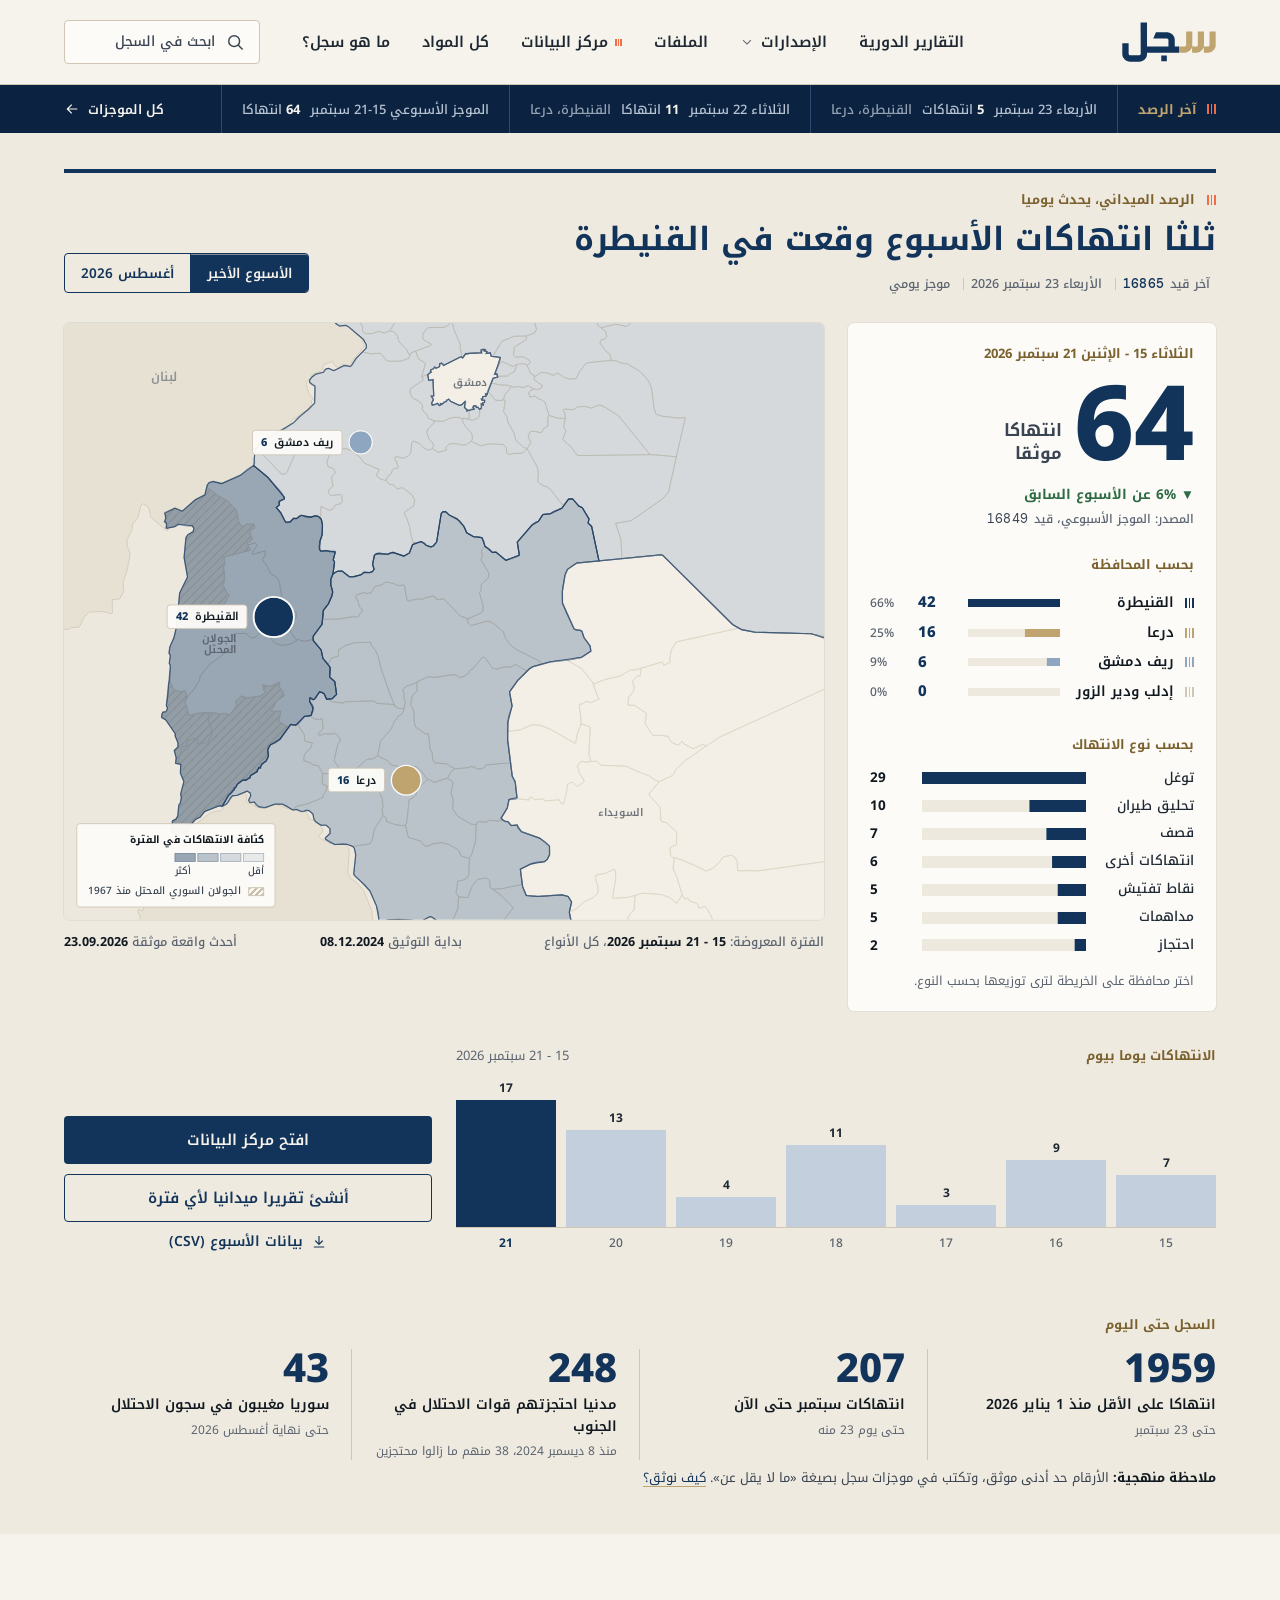
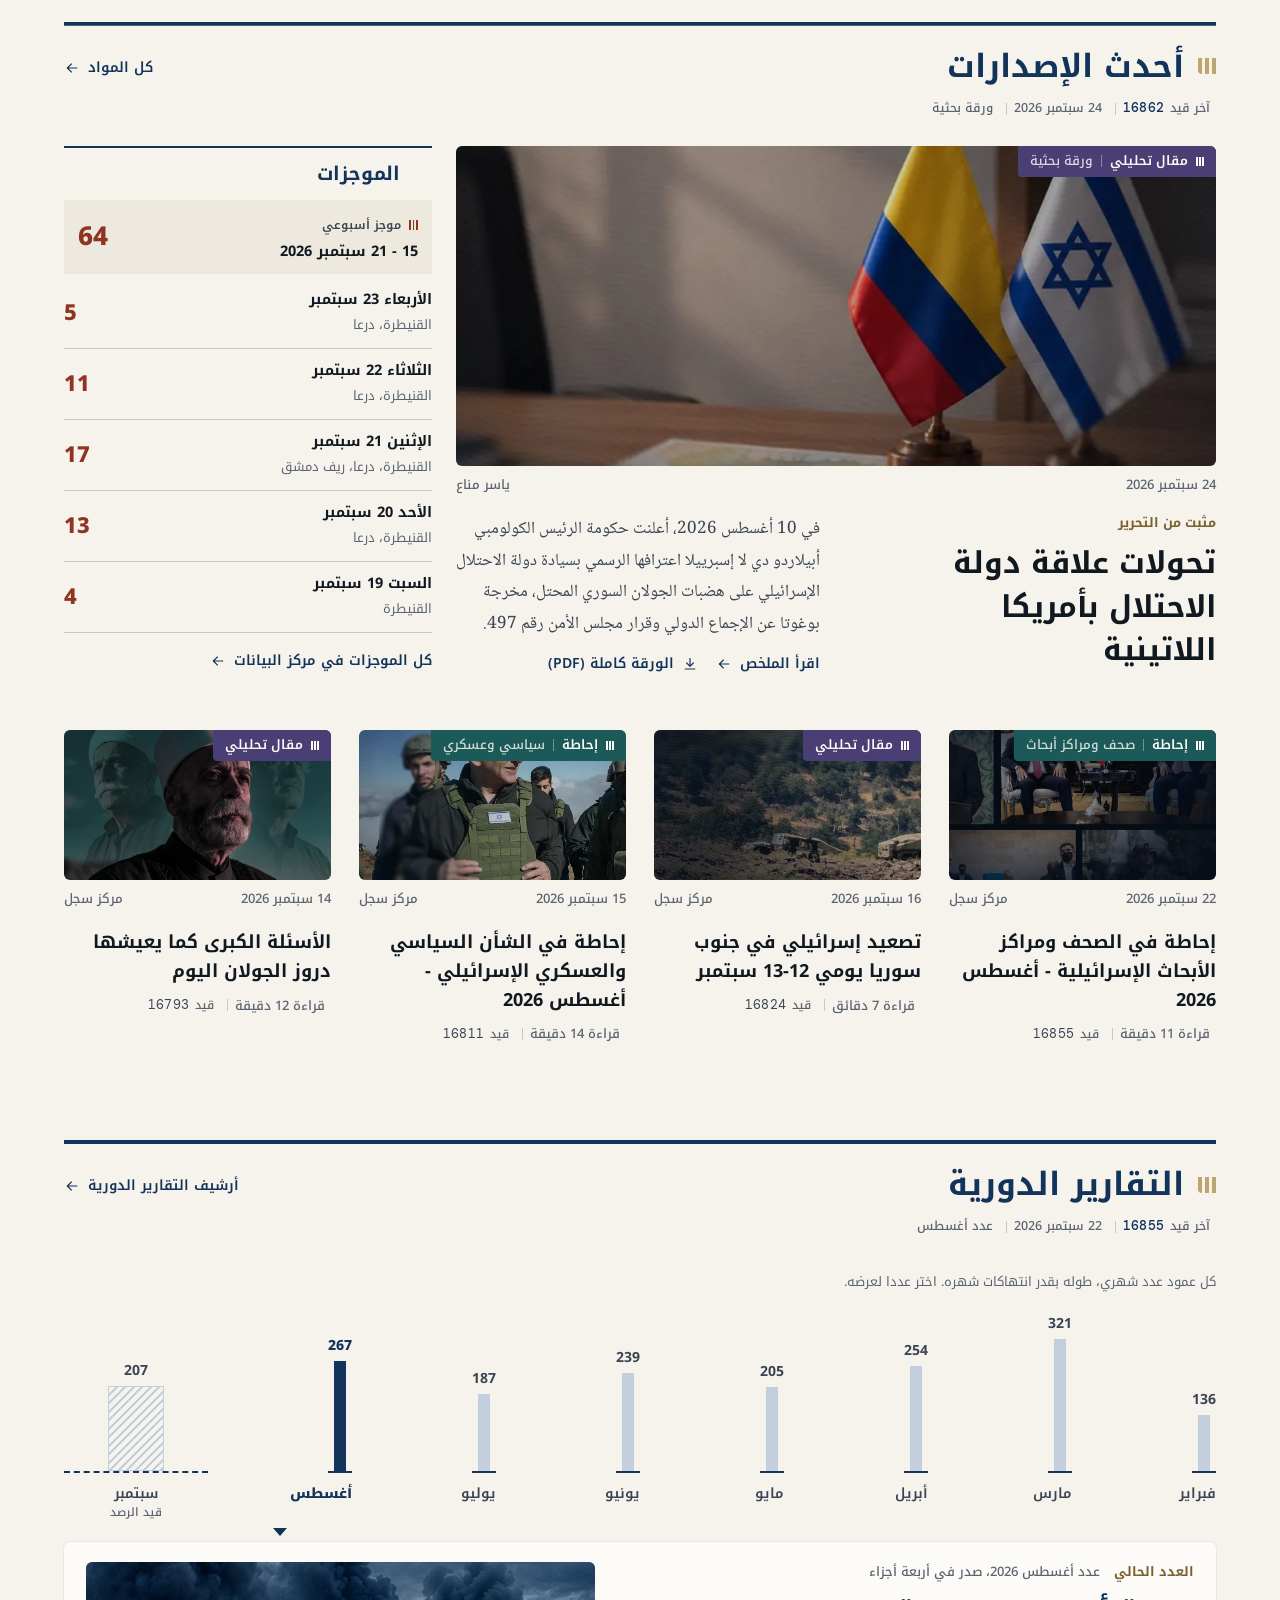
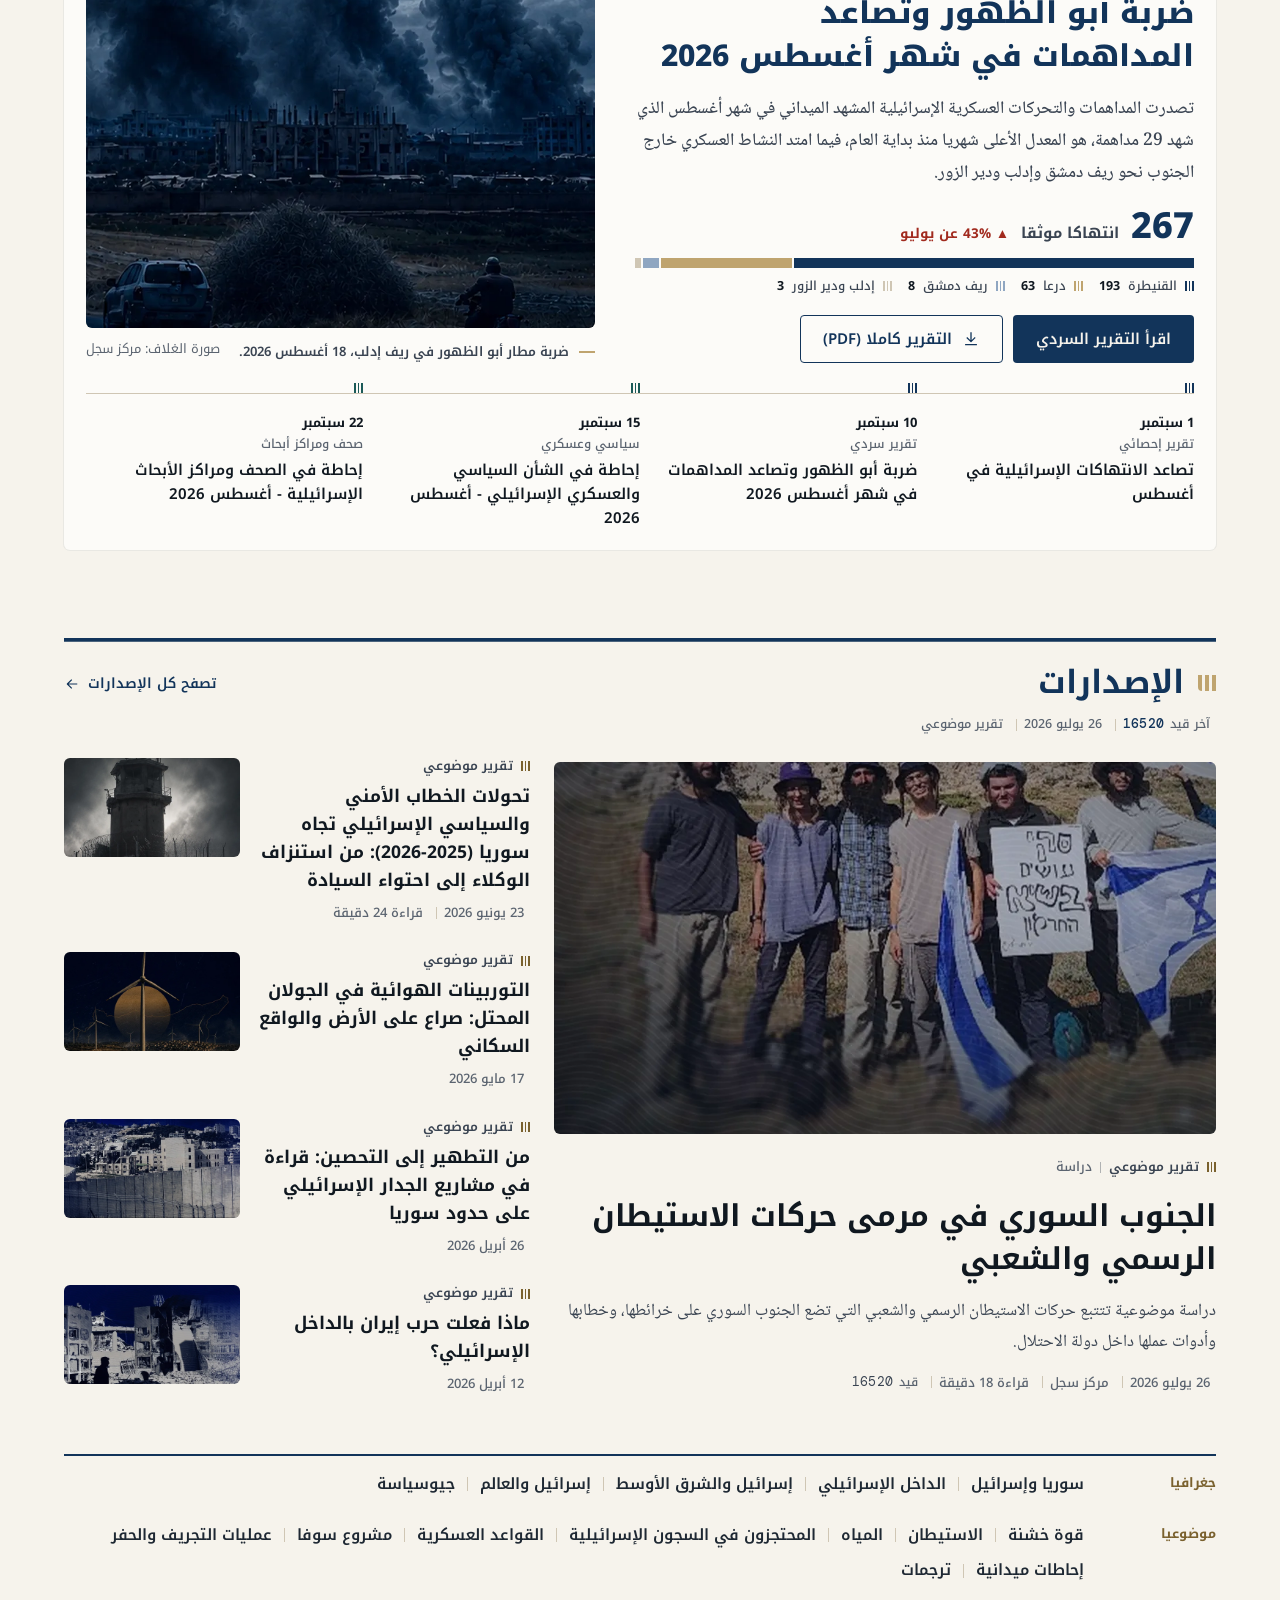
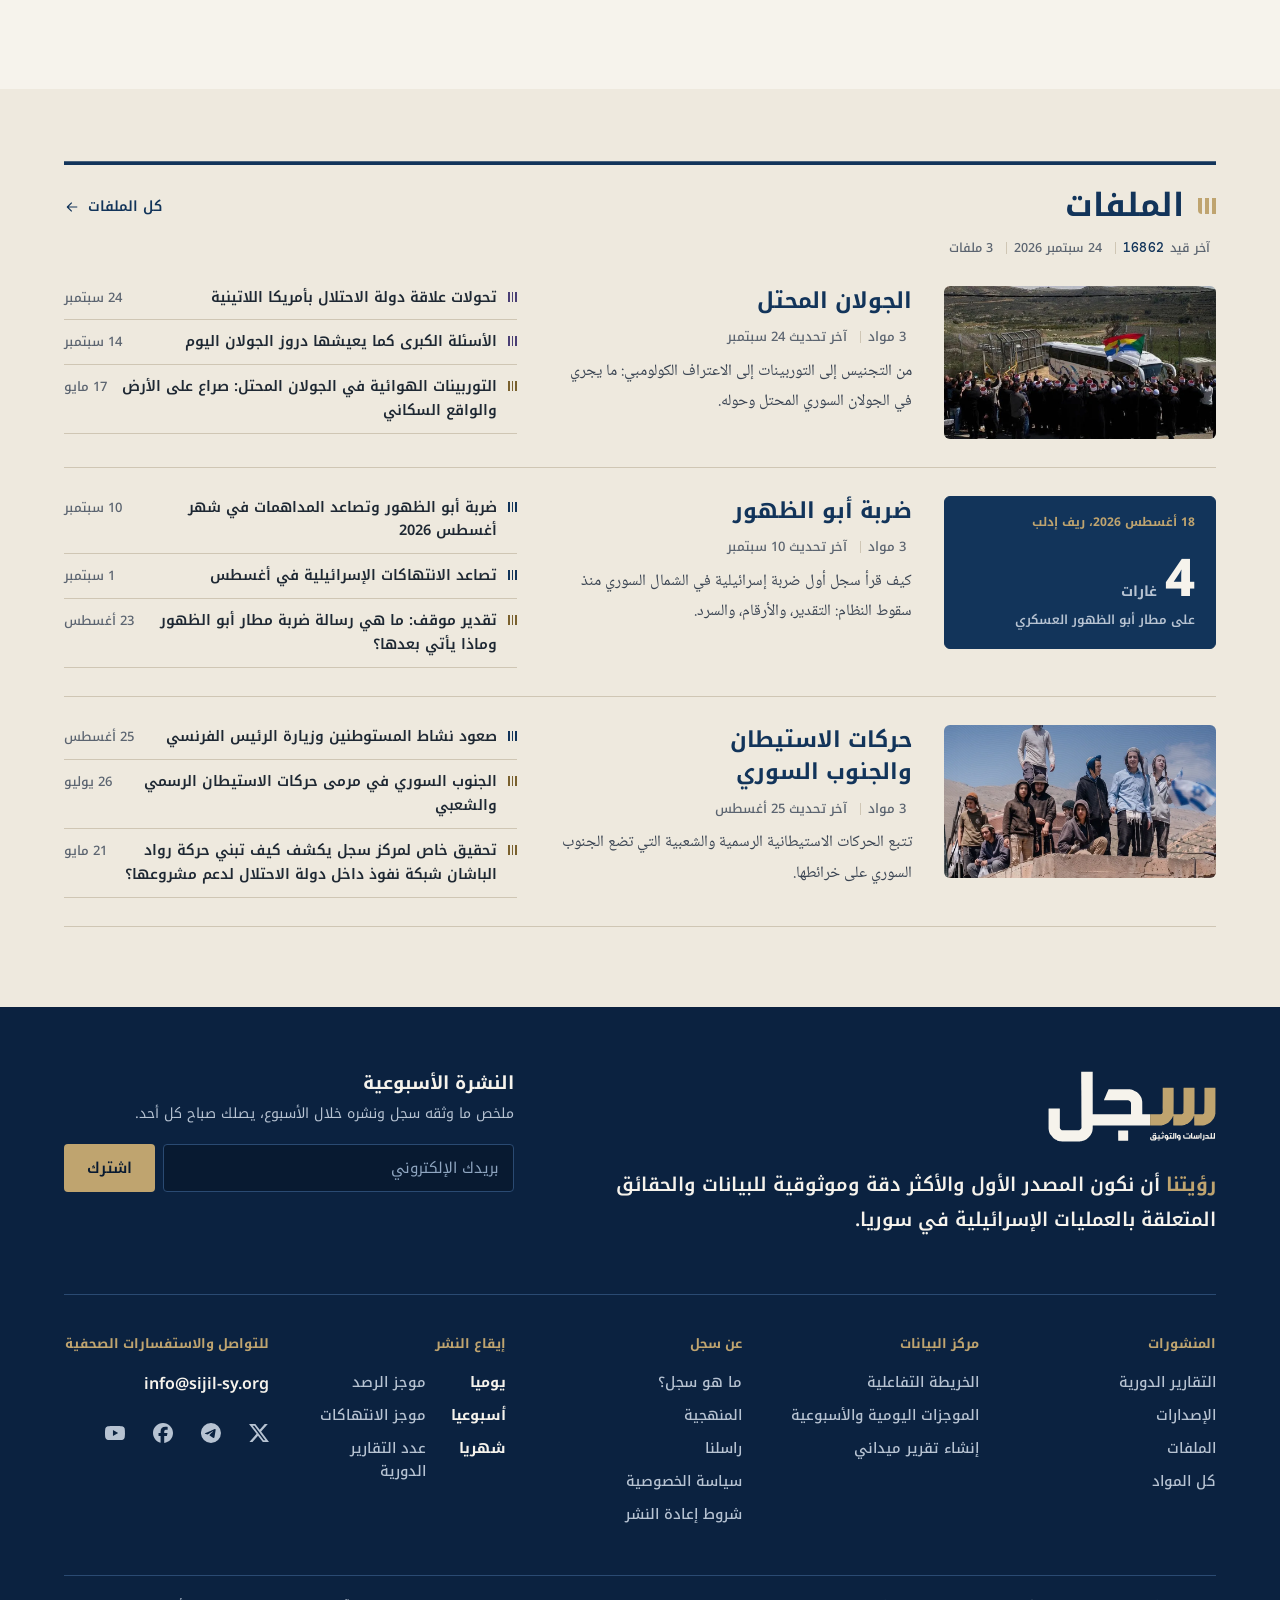
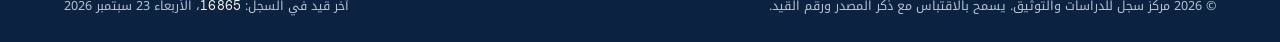
==== index.html @ dd158c8b "Inner pages: every control does what it says - Share icons open real share dialogs; cite/copy button" ====
<!doctype html>
<html lang="ar" dir="rtl">
<head>
<meta charset="utf-8">
<meta name="viewport" content="width=device-width, initial-scale=1">
<title>سجل | مركز سوري لرصد العمليات الإسرائيلية وتوثيقها</title>
<meta name="description" content="الرصد الميداني للعمليات الإسرائيلية في سوريا: خريطة المحافظات وأرقام الفترة، أحدث الإصدارات، والتقارير الدورية.">
<meta name="theme-color" content="#12345A">
<script>(function(h){h.classList.add('js');try{if(!matchMedia('(prefers-reduced-motion: reduce)').matches){var k='sj-first:'+location.pathname;if(!sessionStorage.getItem(k)){h.classList.add('first-view');sessionStorage.setItem(k,'1');setTimeout(function(){if(!window.__sjReady)h.classList.add('first-done')},4000)}}}catch(e){}})(document.documentElement)</script>
<link rel="icon" href="assets/img/sijil-icon-circle.svg" type="image/svg+xml">
<link rel="preconnect" href="https://fonts.googleapis.com"><link rel="preconnect" href="https://fonts.gstatic.com" crossorigin>
<link href="https://fonts.googleapis.com/css2?family=Noto+Kufi+Arabic:wght@400;500;600;700;800&amp;family=Noto+Naskh+Arabic:wght@400;500;600;700&amp;family=DM+Mono:wght@400;500&amp;display=swap" rel="stylesheet">
<link rel="stylesheet" href="assets/css/sijil.css?v=21">
<link rel="stylesheet" href="assets/css/site.css?v=21">
</head>
<body>
<div class="sj site" data-page="index">
<a class="sr skip" href="#main">تخط إلى المحتوى</a>
<div class="bp-d"></div><header class="site-head bp-d"><div class="masthead"><div class="container masthead__bar"><a class="brand" href="index.html" aria-label="مركز سجل للدراسات والتوثيق، الرئيسية"><img decoding="async" src="assets/img/sijil-logo-word.svg" alt="سجل" style="height:40px;width:94px"><span class="brand__desc">مركز سوري لرصد العمليات الإسرائيلية وتوثيقها وتحليلها</span></a><nav class="nav" aria-label="التنقل الرئيسي"><a class="nav__a" href="reports.html">التقارير الدورية</a><a class="nav__a" href="tag.html" aria-haspopup="true" aria-expanded="false" aria-controls="mega" data-mega>الإصدارات<svg class="ic " viewBox="0 0 24 24" aria-hidden="true"><path d="M6 9.5l6 6 6-6"/></svg></a><a class="nav__a" href="tag.html">الملفات</a><a class="nav__a" href="data.html"><span class="sq sq--live" style="width:7px;height:7px" aria-hidden="true"></span>مركز البيانات</a><a class="nav__a" href="archive.html">كل المواد</a><a class="nav__a" href="about.html">ما هو سجل؟</a></nav><a class="search-btn" href="search.html" aria-label="ابحث في موقع سجل"><svg class="ic " viewBox="0 0 24 24" aria-hidden="true"><circle cx="11" cy="11" r="6.5"/><path d="M16 16l4.5 4.5"/></svg><span>ابحث في السجل</span></a></div></div><div class="mega" id="mega" hidden><div class="container" style="padding-block:28px 32px;display:grid;grid-template-columns:repeat(12,minmax(0,1fr));gap:24px"><div class="mega__col" style="grid-column:span 3"><h3>جغرافيا</h3><a href="tag.html">سوريا وإسرائيل<svg class="ic ic--sm" viewBox="0 0 24 24" aria-hidden="true"><path d="M14.5 6l-6 6 6 6"/></svg></a><a href="tag.html">الداخل الإسرائيلي<svg class="ic ic--sm" viewBox="0 0 24 24" aria-hidden="true"><path d="M14.5 6l-6 6 6 6"/></svg></a><a href="tag.html">إسرائيل والشرق الأوسط<svg class="ic ic--sm" viewBox="0 0 24 24" aria-hidden="true"><path d="M14.5 6l-6 6 6 6"/></svg></a><a href="tag.html">إسرائيل والعالم<svg class="ic ic--sm" viewBox="0 0 24 24" aria-hidden="true"><path d="M14.5 6l-6 6 6 6"/></svg></a><a href="tag.html">جيوسياسة<svg class="ic ic--sm" viewBox="0 0 24 24" aria-hidden="true"><path d="M14.5 6l-6 6 6 6"/></svg></a></div><div class="mega__col" style="grid-column:span 5"><h3>موضوعيا</h3><div style="display:grid;grid-template-columns:1fr 1fr;column-gap:24px"><a href="tag.html">قوة خشنة<svg class="ic ic--sm" viewBox="0 0 24 24" aria-hidden="true"><path d="M14.5 6l-6 6 6 6"/></svg></a><a href="tag.html">الاستيطان<svg class="ic ic--sm" viewBox="0 0 24 24" aria-hidden="true"><path d="M14.5 6l-6 6 6 6"/></svg></a><a href="tag.html">المياه<svg class="ic ic--sm" viewBox="0 0 24 24" aria-hidden="true"><path d="M14.5 6l-6 6 6 6"/></svg></a><a href="tag.html">المحتجزون في السجون الإسرائيلية<svg class="ic ic--sm" viewBox="0 0 24 24" aria-hidden="true"><path d="M14.5 6l-6 6 6 6"/></svg></a><a href="tag.html">القواعد العسكرية<svg class="ic ic--sm" viewBox="0 0 24 24" aria-hidden="true"><path d="M14.5 6l-6 6 6 6"/></svg></a><a href="tag.html">مشروع سوفا<svg class="ic ic--sm" viewBox="0 0 24 24" aria-hidden="true"><path d="M14.5 6l-6 6 6 6"/></svg></a><a href="tag.html">عمليات التجريف والحفر<svg class="ic ic--sm" viewBox="0 0 24 24" aria-hidden="true"><path d="M14.5 6l-6 6 6 6"/></svg></a><a href="tag.html">إحاطات ميدانية<svg class="ic ic--sm" viewBox="0 0 24 24" aria-hidden="true"><path d="M14.5 6l-6 6 6 6"/></svg></a><a href="tag.html">ترجمات<svg class="ic ic--sm" viewBox="0 0 24 24" aria-hidden="true"><path d="M14.5 6l-6 6 6 6"/></svg></a></div></div><div style="grid-column:span 4;border-inline-start:1px solid var(--border);padding-inline-start:24px;display:flex;flex-direction:column;gap:12px"><span class="t-label">الأحدث في الإصدارات</span><a href="article.html" tabindex="-1" aria-hidden="true"><div class="frame" style=""><img loading="lazy" decoding="async" src="assets/img/img-latam.webp" alt=""></div></a><span class="tag tag--analysis ">مقال تحليلي <span class="tag__sub">ورقة بحثية</span></span><a href="article.html" style="font:700 16px/1.6 var(--font-kufi)">تحولات علاقة دولة الاحتلال بأمريكا اللاتينية</a><a class="link-arrow " href="tag.html"><span>كل الإصدارات</span><svg class="ic " viewBox="0 0 24 24" aria-hidden="true"><path d="M19 12H5.5M11 6l-6 6 6 6"/></svg></a></div></div></div></header><div class="bp-d"><section class="monbar inv" aria-label="آخر الرصد"><div class="container"><span class="monbar__label"><span class="sq sq--live" aria-hidden="true"></span>آخر الرصد</span><a class="monbar__item" href="brief.html"><span>الأربعاء 23 سبتمبر</span><span><b>5</b> انتهاكات</span><span style="opacity:.8">القنيطرة، درعا</span></a><a class="monbar__item" href="brief.html"><span>الثلاثاء 22 سبتمبر</span><span><b>11</b> انتهاكا</span><span style="opacity:.8">القنيطرة، درعا</span></a><a class="monbar__item" href="brief.html"><span>الموجز الأسبوعي 15-21 سبتمبر</span><span><b>64</b> انتهاكا</span></a><a class="monbar__more" href="data.html">كل الموجزات<svg class="ic ic--sm" viewBox="0 0 24 24" aria-hidden="true"><path d="M19 12H5.5M11 6l-6 6 6 6"/></svg></a></div></section></div><header class="masthead site-head bp-tm"><div class="container" style="height:64px;display:flex;align-items:center;justify-content:space-between"><a class="brand" href="index.html" aria-label="مركز سجل، الرئيسية"><img decoding="async" src="assets/img/sijil-logo-word.svg" alt="سجل" style="height:32px;width:75px"></a><div style="display:flex;gap:8px"><a class="icon-btn" href="search.html" aria-label="بحث"><svg class="ic " viewBox="0 0 24 24" aria-hidden="true"><circle cx="11" cy="11" r="6.5"/><path d="M16 16l4.5 4.5"/></svg></a><button class="icon-btn" type="button" aria-label="القائمة" aria-expanded="false" aria-controls="menu" data-menu-open style="background:var(--navy-800);color:var(--paper-100);border-color:var(--navy-800)"><svg class="ic " viewBox="0 0 24 24" aria-hidden="true"><path d="M4 7h16M4 12h16M4 17h10"/></svg></button></div></div></header><div class="bp-tm"><section class="monbar inv" aria-label="آخر الرصد" style="height:auto"><div class="container" style="height:52px;gap:0;overflow:hidden"><span class="monbar__label" style="padding-inline-end:12px"><span class="sq sq--live" aria-hidden="true"></span>آخر الرصد</span><a class="monbar__item" href="brief.html" style="padding-inline:12px;border:0"><span>الأربعاء 23 سبتمبر</span><span><b>5</b> انتهاكات</span></a><a class="monbar__more" href="data.html" aria-label="كل الموجزات"><svg class="ic ic--sm" viewBox="0 0 24 24" aria-hidden="true"><path d="M19 12H5.5M11 6l-6 6 6 6"/></svg></a></div></section></div>
<main id="main"><div class="bp-d"><h1 class="sr">سجل، مركز سوري لرصد العمليات الإسرائيلية في سوريا وتوثيقها وتحليلها</h1>
<section class="mon" aria-labelledby="mon-title" data-monitor><script type="application/json" data-mon-data>{"govs": {"q": "القنيطرة", "d": "درعا", "r": "ريف دمشق", "o": "إدلب ودير الزور"}, "periods": {"week": {"tab": "الأسبوع الأخير", "lede": "ثلثا انتهاكات الأسبوع وقعت في القنيطرة", "title": "الثلاثاء 15 - الإثنين 21 سبتمبر 2026", "total": 64, "delta": "▼ 6% عن الأسبوع السابق", "dcls": "delta--down", "src": ["الموجز الأسبوعي", 16849], "strip": "15 - 21 سبتمبر 2026", "csv": "بيانات الأسبوع", "govs": {"q": 42, "d": 16, "r": 6, "o": 0}, "lvl": {"q": 4, "d": 3, "r": 2}, "types": [["توغل", 29], ["تحليق طيران", 10], ["قصف", 7], ["انتهاكات أخرى", 6], ["نقاط تفتيش", 5], ["مداهمات", 5], ["احتجاز", 2]], "chart": {"t": "يوما بيوم", "labels": ["15", "16", "17", "18", "19", "20", "21"], "values": [7, 9, 3, 11, 4, 13, 17], "hi": 6}, "out": null, "cross": {"q": [["توغل", 22], ["تحليق طيران", 3], ["قصف", 3], ["انتهاكات أخرى", 5], ["نقاط تفتيش", 5], ["مداهمات", 3], ["احتجاز", 1]], "d": [["توغل", 6], ["تحليق طيران", 5], ["قصف", 1], ["انتهاكات أخرى", 1], ["نقاط تفتيش", 0], ["مداهمات", 2], ["احتجاز", 1]], "r": [["توغل", 1], ["تحليق طيران", 2], ["قصف", 3], ["انتهاكات أخرى", 0], ["نقاط تفتيش", 0], ["مداهمات", 0], ["احتجاز", 0]]}}, "aug": {"tab": "أغسطس 2026", "lede": "أغسطس ثاني أعلى حصيلة شهرية في 2026", "title": "العدد الحالي، 1 - 31 أغسطس 2026", "total": 267, "delta": "▲ 43% عن يوليو", "dcls": "", "src": ["التقرير الإحصائي", 16731], "strip": "1 - 31 أغسطس 2026", "csv": "بيانات أغسطس", "govs": {"q": 193, "d": 63, "r": 8, "o": 3}, "lvl": {"q": 4, "d": 2, "r": 1}, "types": [["توغل", 109], ["تحليق طيران", 52], ["نقاط تفتيش", 36], ["مداهمات", 29], ["قصف", 16], ["انتهاكات أخرى", 14], ["احتجاز", 12]], "chart": {"t": "أسبوعا بأسبوع", "labels": ["1-7", "8-14", "15-21", "22-31"], "values": [52, 53, 64, 98], "hi": 3}, "out": {"n": 3, "note": "ضربة مطار أبو الظهور، 18 أغسطس"}, "cross": null}}}</script>
 <div class="container" style="padding-top:36px;padding-bottom:44px">
  <div class="mon__head"><div class="mon__title"><span class="kicker"><span class="sq sq--live" aria-hidden="true"></span>الرصد الميداني، يحدث يوميا</span><h2 id="mon-title" class="mon__lede" data-k="lede">ثلثا انتهاكات الأسبوع وقعت في القنيطرة</h2><div class="sec-rec"><div class="meta__row"><span>آخر قيد <b>16865</b></span><span>الأربعاء 23 سبتمبر 2026</span><span>موجز يومي</span></div></div></div><div class="mon__ctl"><div class="seg" role="group" aria-label="الفترة المعروضة" data-period-switch><button type="button" data-p="week" class="is-on" aria-pressed="true">الأسبوع الأخير</button><button type="button" data-p="aug" class="" aria-pressed="false">أغسطس 2026</button></div></div></div>
  <div class="grid-12" style="margin-top:30px;align-items:start">
   <div style="grid-column:1 / span 4;min-width:0"><div class="mon-panel"><div class="t-label" data-k="title">الثلاثاء 15 - الإثنين 21 سبتمبر 2026</div><div class="mon-total"><span class="mon-total__n" data-k="total">64</span><span class="mon-total__u">انتهاكا<br>موثقا</span></div><div class="row" style="gap:10px 16px;flex-wrap:wrap"><span class="delta delta--down" data-k="delta">▼ 6% عن الأسبوع السابق</span><span class="recno"><span data-k="src-l">المصدر: الموجز الأسبوعي، قيد</span><b data-k="src-n">16849</b></span></div><div class="mon-sub">بحسب المحافظة</div><div class="mon-govs"><div class="mon-govrow" data-gov="q"><i style="--c:var(--gov-quneitra)"></i><span>القنيطرة</span><span class="mon-govrow__bar"><i style="transform:scaleX(1.0000);--c:var(--gov-quneitra)"></i></span><b data-k="n">42</b><small data-k="pct">66%</small></div><div class="mon-govrow" data-gov="d"><i style="--c:var(--gov-daraa)"></i><span>درعا</span><span class="mon-govrow__bar"><i style="transform:scaleX(0.3810);--c:var(--gov-daraa)"></i></span><b data-k="n">16</b><small data-k="pct">25%</small></div><div class="mon-govrow" data-gov="r"><i style="--c:var(--gov-rif)"></i><span>ريف دمشق</span><span class="mon-govrow__bar"><i style="transform:scaleX(0.1429);--c:var(--gov-rif)"></i></span><b data-k="n">6</b><small data-k="pct">9%</small></div><div class="mon-govrow" data-gov="o"><i style="--c:var(--gov-other)"></i><span>إدلب ودير الزور</span><span class="mon-govrow__bar"><i style="transform:scaleX(0.0000);--c:var(--gov-other)"></i></span><b data-k="n">0</b><small data-k="pct">0%</small></div></div><div class="mon-sub mon-sub--types"><span>بحسب نوع الانتهاك</span><button type="button" class="mon-sel" data-k="sel" hidden><span data-k="sel-name"></span><svg class="ic ic--sm" viewBox="0 0 24 24" aria-hidden="true"><path d="M6 6l12 12M18 6L6 18"/></svg><span class="sr">إلغاء التحديد</span></button></div><div class="mon-types" data-k="types"><div class="mbar" data-type="توغل"><span class="mbar__l">توغل</span><span class="mbar__t"><i class="mbar__f" style="transform:scaleX(1.0000)"></i></span><b class="mbar__v">29</b></div><div class="mbar" data-type="تحليق طيران"><span class="mbar__l">تحليق طيران</span><span class="mbar__t"><i class="mbar__f" style="transform:scaleX(0.3448)"></i></span><b class="mbar__v">10</b></div><div class="mbar" data-type="قصف"><span class="mbar__l">قصف</span><span class="mbar__t"><i class="mbar__f" style="transform:scaleX(0.2414)"></i></span><b class="mbar__v">7</b></div><div class="mbar" data-type="انتهاكات أخرى"><span class="mbar__l">انتهاكات أخرى</span><span class="mbar__t"><i class="mbar__f" style="transform:scaleX(0.2069)"></i></span><b class="mbar__v">6</b></div><div class="mbar" data-type="نقاط تفتيش"><span class="mbar__l">نقاط تفتيش</span><span class="mbar__t"><i class="mbar__f" style="transform:scaleX(0.1724)"></i></span><b class="mbar__v">5</b></div><div class="mbar" data-type="مداهمات"><span class="mbar__l">مداهمات</span><span class="mbar__t"><i class="mbar__f" style="transform:scaleX(0.1724)"></i></span><b class="mbar__v">5</b></div><div class="mbar" data-type="احتجاز"><span class="mbar__l">احتجاز</span><span class="mbar__t"><i class="mbar__f" style="transform:scaleX(0.0690)"></i></span><b class="mbar__v">2</b></div></div><p class="mon-hint" data-k="hint">اختر محافظة على الخريطة لترى توزيعها بحسب النوع.</p></div></div>
   <div style="grid-column:5 / span 8;min-width:0;position:relative"><div class="fit" data-w="866" data-h="680" style="--fw:866px;"><div class="map map--light mon-map" style="width:866px;height:680px;" data-explore-map><img loading="lazy" decoding="async" src="assets/img/map_mon_l.svg" alt="خريطة جنوب سوريا تظهر عدد الانتهاكات الموثقة في كل محافظة خلال الفترة المختارة"><svg class="mon-choro" viewBox="0 0 866 680" aria-hidden="true" style="direction:ltr"><path class="mon-gov" data-gov="r" data-lvl="2" d="M1937.1 54.9L1837.3 -86.6L1198.1 -174.8L1172.9 -179.5L1154.7 -184.7L1149.7 -188.2L1146.0 -196.7L1146.1 -199.5L1148.8 -202.4L1151.1 -209.9L1149.0 -218.9L1144.8 -223.7L1133.4 -227.0L1118.9 -227.8L1083.5 -223.9L1067.4 -216.5L1051.7 -206.0L1038.0 -208.8L985.7 -193.2L931.3 -197.6L836.8 -198.4L836.4 -210.6L841.7 -248.5L830.3 -248.5L823.5 -256.3L816.8 -259.2L806.6 -266.4L824.0 -279.3L835.0 -291.1L814.2 -306.0L802.5 -317.6L792.0 -337.8L780.3 -350.8L769.9 -350.3L765.4 -352.0L760.9 -350.6L757.2 -352.1L753.0 -356.2L741.2 -363.2L740.2 -371.4L738.2 -373.1L724.5 -375.8L725.0 -385.3L707.0 -381.6L702.3 -378.3L673.2 -374.8L656.7 -380.5L624.2 -373.6L635.4 -363.7L637.1 -360.4L627.3 -355.6L621.7 -350.7L615.9 -337.4L607.2 -330.0L609.5 -324.4L607.6 -320.5L605.1 -318.0L595.9 -315.4L588.6 -302.8L579.7 -296.2L578.4 -291.2L580.3 -283.3L574.6 -270.2L581.5 -263.7L572.6 -265.9L569.9 -252.3L566.2 -265.9L562.0 -259.6L552.5 -262.7L548.6 -262.6L533.4 -269.5L528.6 -261.3L525.5 -263.5L521.0 -261.0L523.2 -252.7L515.5 -253.5L512.8 -247.6L512.1 -241.6L504.8 -238.4L502.4 -232.6L495.7 -231.9L491.6 -224.5L482.9 -217.0L477.7 -206.0L472.4 -203.2L461.7 -184.4L459.3 -175.7L474.8 -168.9L479.1 -159.4L487.5 -157.1L502.5 -156.3L504.8 -149.5L512.2 -145.4L515.2 -139.0L514.7 -131.5L511.6 -130.1L506.9 -124.1L503.0 -123.0L488.4 -127.1L480.8 -127.5L471.9 -133.5L463.7 -133.2L456.1 -140.3L447.0 -141.3L440.3 -144.9L436.7 -139.1L435.4 -133.7L426.5 -133.6L423.7 -128.5L420.8 -130.4L417.2 -129.0L402.0 -132.5L398.9 -136.2L397.2 -143.2L393.4 -144.9L391.2 -143.8L384.3 -133.9L370.7 -131.9L367.6 -124.9L357.6 -121.1L353.0 -125.6L348.8 -125.0L341.5 -113.7L336.5 -100.9L328.0 -90.1L320.0 -92.7L316.9 -85.5L312.3 -80.2L308.1 -63.8L300.7 -59.1L297.1 -54.8L299.9 -47.7L295.6 -36.2L284.6 -28.9L281.6 -22.4L276.4 -17.8L276.4 -15.6L281.2 -10.2L289.8 -7.6L293.7 -7.8L298.9 -11.1L301.0 -10.4L300.9 -9.0L305.7 -5.3L309.7 0.6L313.9 3.5L320.7 2.7L323.7 3.9L341.1 18.7L344.5 24.8L344.4 28.6L332.6 40.6L326.3 49.6L319.1 48.6L307.5 54.3L301.5 51.7L298.8 52.2L295.8 56.0L286.8 58.3L282.9 61.2L279.9 65.0L279.9 67.7L286.0 71.9L285.6 91.3L261.4 113.8L230.6 131.5L221.3 138.6L217.7 146.1L216.1 162.4L232.1 175.7L251.1 198.8L251.1 200.4L245.4 203.2L245.3 207.5L241.9 210.2L246.8 216.0L252.4 226.8L257.6 226.6L261.6 222.5L265.1 222.8L270.4 219.1L281.3 221.2L286.2 219.7L289.9 220.4L293.2 223.7L294.5 229.8L294.3 240.8L291.7 248.7L291.3 258.3L292.7 260.0L298.3 259.3L309.1 261.0L306.8 269.9L308.3 272.4L306.5 285.9L311.4 282.9L316.8 282.6L325.1 289.1L330.5 289.0L338.4 286.9L341.8 284.1L348.4 284.4L351.5 283.2L353.3 280.6L351.6 274.9L353.7 264.8L356.2 262.8L368.9 263.5L374.9 261.4L387.2 265.6L393.6 262.0L397.1 252.7L407.1 249.1L412.7 253.3L417.7 255.1L420.5 254.3L424.6 249.6L429.8 217.3L431.5 215.1L434.7 214.9L439.1 218.9L450.9 225.7L455.7 231.8L458.9 239.1L466.8 243.5L476.3 244.8L479.6 254.4L488.1 261.4L492.1 261.1L503.5 270.4L518.8 264.4L516.5 249.7L533.4 230.2L540.6 226.0L545.7 218.3L554.3 217.3L567.2 211.1L574.9 200.7L579.6 200.5L586.6 208.6L590.6 210.5L598.2 223.2L597.2 228.0L601.2 231.7L609.6 271.1L680.1 264.1L682.3 264.8L761.8 343.5L772.1 349.4L787.0 352.3L851.1 354.1L881.3 363.9L898.7 372.9L936.8 380.7L965.5 382.5L971.7 384.7L975.8 387.3L975.9 419.6L977.0 429.8L981.3 442.3L1073.4 592.7L1764.0 152.1ZM422.1 50.7L423.7 51.5L426.7 50.5L428.0 49.6L428.0 46.5L430.0 45.6L432.4 48.4L452.3 38.5L454.3 39.8L457.8 34.9L475.9 34.0L475.3 30.9L477.0 30.1L479.7 30.2L478.5 31.6L482.0 32.8L481.1 34.7L485.8 34.1L486.8 37.9L497.1 39.3L490.7 58.5L493.1 57.8L494.2 61.5L488.9 62.9L482.2 81.4L480.4 80.6L481.0 83.2L477.1 84.0L477.0 86.3L475.5 86.5L476.1 87.9L479.3 88.0L479.1 90.5L477.0 90.7L477.7 93.4L475.1 92.0L475.5 97.4L473.5 98.3L471.7 96.0L469.9 96.3L469.6 94.6L467.2 94.2L465.9 96.1L467.5 98.4L459.0 100.1L459.2 98.5L456.3 96.0L457.0 89.4L453.4 93.0L450.5 93.9L440.5 89.2L438.5 86.8L431.5 92.0L429.1 91.8L429.7 93.0L427.6 94.1L425.7 91.5L419.6 93.4L419.0 91.0L421.0 87.4L418.6 83.3L421.3 83.1L420.5 64.5L415.6 65.4L414.5 58.8L418.5 56.0L417.5 55.4L418.1 53.4Z"/><path class="mon-gov" data-gov="d" data-lvl="3" d="M306.5 285.9L304.0 292.0L304.1 298.4L306.2 306.5L305.1 311.4L301.3 320.0L295.6 327.4L294.0 343.3L284.0 356.9L284.0 361.8L293.0 372.5L295.1 382.3L303.4 392.7L302.7 403.4L308.6 408.7L310.6 423.1L305.6 428.1L299.3 428.8L296.3 422.3L291.1 420.4L285.8 428.3L284.1 429.3L280.5 427.1L279.7 430.9L283.8 438.9L281.6 446.9L274.0 448.3L264.0 458.3L258.3 457.5L246.0 474.3L235.3 480.6L232.1 486.7L233.0 493.3L230.5 499.0L225.4 502.8L223.8 507.1L221.7 506.8L220.1 511.2L212.6 515.6L211.8 518.4L207.4 520.9L203.5 521.0L197.7 525.3L195.5 529.6L194.1 529.7L194.2 531.7L187.5 538.2L180.4 550.5L185.0 548.5L192.0 538.8L197.4 538.2L208.7 533.5L212.0 535.4L212.8 538.7L210.3 543.9L211.9 546.6L216.9 545.9L221.7 551.1L229.5 552.2L240.2 548.3L248.8 548.3L260.7 555.0L264.7 554.3L270.6 556.7L279.1 555.5L283.5 559.4L285.0 566.1L286.8 568.3L292.6 572.2L298.8 572.3L303.0 576.2L303.1 581.6L297.7 586.8L298.1 588.3L308.7 594.3L322.3 594.0L329.0 596.4L330.9 598.7L332.4 606.0L330.1 628.0L348.6 647.4L355.9 663.9L359.2 683.3L369.5 680.1L381.6 679.6L397.6 680.6L404.7 683.1L416.4 676.7L418.9 676.8L487.0 730.0L520.3 764.3L525.0 767.4L553.0 770.5L561.7 772.9L572.0 780.2L577.3 763.1L583.2 733.2L594.6 717.0L594.3 709.8L592.2 705.5L579.3 688.4L575.8 671.4L578.4 659.8L574.5 653.4L567.5 651.6L540.0 653.4L526.8 652.3L522.6 642.3L520.0 622.4L531.7 616.6L547.5 613.8L550.7 611.2L553.3 606.0L553.2 596.1L541.8 586.9L521.3 579.6L516.3 572.0L509.7 572.6L505.7 568.1L502.6 567.8L498.1 564.2L505.1 552.8L507.1 543.0L516.2 540.8L514.1 522.6L510.8 516.4L505.5 474.7L505.8 455.3L510.6 436.5L507.7 420.3L516.9 407.5L530.4 394.0L534.7 391.5L554.3 386.1L589.7 381.0L600.3 374.0L599.5 367.9L592.5 358.4L590.1 351.1L581.3 348.6L568.0 319.1L567.9 305.3L570.8 287.5L573.8 280.7L584.3 273.5L609.6 271.1L601.2 231.7L597.2 228.0L598.2 223.2L590.6 210.5L586.6 208.6L579.6 200.5L574.9 200.7L567.2 211.1L554.3 217.3L545.7 218.3L540.6 226.0L533.4 230.2L516.5 249.7L518.8 264.4L503.5 270.4L492.1 261.1L488.1 261.4L479.6 254.4L476.3 244.8L466.8 243.5L458.9 239.1L455.7 231.8L447.9 223.1L439.1 218.9L434.7 214.9L431.5 215.1L429.8 217.3L424.6 249.6L420.5 254.3L417.7 255.1L412.7 253.3L407.1 249.1L397.1 252.7L393.6 262.0L387.2 265.6L374.9 261.4L368.9 263.5L356.2 262.8L353.7 264.8L351.6 274.9L353.3 280.6L351.5 283.2L348.4 284.4L341.8 284.1L338.4 286.9L330.5 289.0L325.1 289.1L316.8 282.6L311.4 282.9Z"/><path class="mon-gov" data-gov="q" data-lvl="4" d="M216.1 162.4L201.1 173.4L180.2 182.7L169.9 180.5L165.1 182.0L163.1 184.8L160.5 195.8L149.6 201.4L134.7 214.4L126.4 210.9L114.7 216.9L116.2 222.8L114.4 226.2L116.5 227.7L116.7 234.1L126.2 232.1L130.7 229.4L145.8 230.9L148.0 233.8L147.1 237.7L141.0 241.3L138.9 244.7L136.8 267.1L140.7 289.4L131.8 307.5L129.5 331.9L127.8 336.1L128.3 345.5L125.2 358.7L120.6 369.0L119.6 376.1L121.2 379.1L119.9 387.6L121.2 390.5L116.6 435.9L118.0 439.3L116.1 442.9L112.7 443.3L111.4 446.3L111.2 449.4L116.0 452.4L127.0 468.4L126.4 470.1L129.8 478.3L129.8 483.2L125.6 487.1L127.8 495.6L127.1 501.8L133.0 503.1L132.6 513.0L136.6 522.6L132.9 536.6L133.7 540.5L132.4 547.4L130.8 549.2L129.6 561.7L127.5 565.2L123.6 567.3L122.0 578.9L127.2 584.2L132.4 579.8L133.9 579.5L137.2 582.6L142.6 579.6L141.2 575.9L149.9 565.7L155.3 562.9L160.3 556.7L176.6 550.3L180.4 550.5L187.5 538.2L194.2 531.7L194.1 529.7L195.5 529.6L197.7 525.3L203.5 521.0L207.4 520.9L211.8 518.4L212.6 515.6L220.1 511.2L221.7 506.8L223.8 507.1L225.4 502.8L230.5 499.0L233.0 493.3L232.1 486.7L235.3 480.6L246.0 474.3L258.3 457.5L264.0 458.3L274.0 448.3L281.6 446.9L283.8 438.9L279.7 430.9L280.5 427.1L284.1 429.3L285.8 428.3L291.1 420.4L296.3 422.3L299.3 428.8L305.6 428.1L310.6 423.1L308.6 408.7L302.7 403.4L303.4 392.7L295.1 382.3L293.0 372.5L284.0 361.8L284.0 356.9L294.0 343.3L295.6 327.4L301.3 320.0L305.1 311.4L306.2 306.5L304.1 298.4L304.0 292.0L306.5 285.9L308.3 272.4L306.8 269.9L309.1 261.0L298.3 259.3L292.7 260.0L291.3 258.3L291.7 248.7L294.3 240.8L294.5 229.8L293.2 223.7L289.9 220.4L286.2 219.7L281.3 221.2L270.4 219.1L265.1 222.8L261.6 222.5L257.6 226.6L252.4 226.8L246.8 216.0L241.9 210.2L245.3 207.5L245.4 203.2L251.1 200.4L251.1 198.8L232.1 175.7Z"/></svg><span class="maplabel maplabel--lg" style="right:751.6px;top:62.0px">لبنان</span><span class="maplabel " style="right:403.2px;top:68.2px">دمشق</span><span class="maplabel " style="right:231.6px;top:558.0px">السويداء</span><span class="maplabel " style="right:689.2px;top:365.8px">الجولان<br>المحتل</span><button type="button" class="mpin" data-gov="q" style="left:239.2px;top:334.8px;--pc:var(--gov-quneitra)" aria-label="القنيطرة: 42 انتهاكا، 66% من المجموع"><span class="mpin__c" style="width:44.0px;height:44.0px;margin:-22.0px 0 0 -22.0px;transform:scale(1.0000)" data-dmax="44.0"></span><span class="mpin__l" data-side="end" style="transform:translate(-30.0px,-50%)" aria-hidden="true">القنيطرة <b>42</b></span></button><button type="button" class="mpin" data-gov="d" style="left:390.0px;top:520.8px;--pc:var(--gov-daraa)" aria-label="درعا: 16 انتهاكا، 25% من المجموع"><span class="mpin__c" style="width:44.0px;height:44.0px;margin:-22.0px 0 0 -22.0px;transform:scale(0.7390)" data-dmax="44.0"></span><span class="mpin__l" data-side="end" style="transform:translate(-24.3px,-50%)" aria-hidden="true">درعا <b>16</b></span></button><button type="button" class="mpin" data-gov="r" style="left:338.0px;top:136.4px;--pc:var(--gov-rif)" aria-label="ريف دمشق: 6 انتهاكا، 9% من المجموع"><span class="mpin__c" style="width:44.0px;height:44.0px;margin:-22.0px 0 0 -22.0px;transform:scale(0.5759)" data-dmax="44.0"></span><span class="mpin__l" data-side="end" style="transform:translate(-20.7px,-50%)" aria-hidden="true">ريف دمشق <b>6</b></span></button><div class="mon-out" data-k="out" hidden><span aria-hidden="true">↑</span>خارج الخريطة: إدلب ودير الزور <b data-k="out-n">3</b><small data-k="out-note">ضربة مطار أبو الظهور، 18 أغسطس</small></div><div class="mon-legend"><div class="mon-legend__t">كثافة الانتهاكات في الفترة</div><div class="mon-legend__scale"><i data-lvl="1"></i><i data-lvl="2"></i><i data-lvl="3"></i><i data-lvl="4"></i><span>أقل</span><span>أكثر</span></div><div class="mon-legend__occ"><i></i>الجولان السوري المحتل منذ 1967</div></div></div></div><div class="mon-strip"><span>الفترة المعروضة: <b data-k="strip">15 - 21 سبتمبر 2026</b>، كل الأنواع</span><span>بداية التوثيق <b class="ltr">08.12.2024</b></span><span>أحدث واقعة موثقة <b class="ltr">23.09.2026</b></span></div></div>
  </div>
  <div class="grid-12" style="margin-top:34px;align-items:end">
   <div style="grid-column:1 / span 8;min-width:0"><div class="mon-chart"><div class="row between" style="margin-bottom:12px"><span class="mon-sub" style="margin:0;padding:0;border:0" data-k="chart-t">الانتهاكات يوما بيوم</span><span class="t-caption" data-k="strip2">15 - 21 سبتمبر 2026</span></div><div data-k="chart" data-h="150" data-gap="10"><div class="barchart" role="img" aria-label="15: 7 · 16: 9 · 17: 3 · 18: 11 · 19: 4 · 20: 13 · 21: 17"><div class="bars" style="--bh:150px;gap:10px"><div class="bars__col"><span class="bars__v">7</span><span class="bars__b" style="height:35.1%"></span></div><div class="bars__col"><span class="bars__v">9</span><span class="bars__b" style="height:45.2%"></span></div><div class="bars__col"><span class="bars__v">3</span><span class="bars__b" style="height:15.1%"></span></div><div class="bars__col"><span class="bars__v">11</span><span class="bars__b" style="height:55.2%"></span></div><div class="bars__col"><span class="bars__v">4</span><span class="bars__b" style="height:20.1%"></span></div><div class="bars__col"><span class="bars__v">13</span><span class="bars__b" style="height:65.3%"></span></div><div class="bars__col is-hi"><span class="bars__v">17</span><span class="bars__b" style="height:85.3%"></span></div></div><div class="bars__x" style="gap:10px"><span class="">15</span><span class="">16</span><span class="">17</span><span class="">18</span><span class="">19</span><span class="">20</span><span class="is-hi">21</span></div></div></div></div></div>
   <div style="grid-column:9 / span 4;min-width:0"><div class="mon-ctas"><a class="btn btn--primary btn--block" href="data.html"><span>افتح مركز البيانات</span></a><a class="btn btn--secondary btn--block" href="field-report.html"><span>أنشئ تقريرا ميدانيا لأي فترة</span></a><a class="link-arrow" href="#" data-act="csv-period"><svg class="ic " viewBox="0 0 24 24" aria-hidden="true"><path d="M12 4v11M7 10.5l5 5 5-5M5 19.5h14"/></svg><span><span data-k="csv">بيانات الأسبوع</span> (CSV)</span></a></div></div>
  </div>
  <div class="mon-totals" style="grid-template-columns:repeat(4,minmax(0,1fr))"><div class="mon-totals__t">السجل حتى اليوم</div><div class="mon-totals__c"><b>1959</b><span>انتهاكا على الأقل منذ 1 يناير 2026</span><small>حتى 23 سبتمبر</small></div><div class="mon-totals__c"><b>207</b><span>انتهاكات سبتمبر حتى الآن</span><small>حتى يوم 23 منه</small></div><div class="mon-totals__c"><b>248</b><span>مدنيا احتجزتهم قوات الاحتلال في الجنوب</span><small>منذ 8 ديسمبر 2024، 38 منهم ما زالوا محتجزين</small></div><div class="mon-totals__c"><b>43</b><span>سوريا مغيبون في سجون الاحتلال</span><small>حتى نهاية أغسطس 2026</small></div></div><p class="mon-note"><b>ملاحظة منهجية:</b> الأرقام حد أدنى موثق، وتكتب في موجزات سجل بصيغة «ما لا يقل عن». <a href="about.html">كيف نوثق؟</a></p>
 </div>
</section>
<section class="container" style="padding-top:88px" aria-labelledby="feed-title">
 <div class="sec-head"><div><div class="sec-head__title"><span class="seen " aria-hidden="true"><i></i><i></i><i></i></span><h2 id="feed-title">أحدث الإصدارات</h2></div><div class="sec-rec"><div class="meta__row"><span>آخر قيد <b>16862</b></span><span>24 سبتمبر 2026</span><span>ورقة بحثية</span></div></div></div><div style="padding-top:10px"><a class="link-arrow " href="archive.html"><span>كل المواد</span><svg class="ic " viewBox="0 0 24 24" aria-hidden="true"><path d="M19 12H5.5M11 6l-6 6 6 6"/></svg></a></div></div>
 <div class="grid-12" style="margin-top:28px">
  <article class="feature feature--lead" style="grid-column:1 / span 8">
   <a class="feature__media" href="article.html" tabindex="-1" aria-hidden="true"><div class="frame" style=""><img loading="lazy" decoding="async" src="assets/img/img-latam.webp" alt="علما كولومبيا ودولة الاحتلال على طاولة اجتماعات فوق خريطة"><span class="tag tag--analysis tag--solid ">مقال تحليلي <span class="tag__sub">ورقة بحثية</span></span></div></a>
   <div class="frame__strip"><span>24 سبتمبر 2026</span><span>ياسر مناع</span></div>
   <div class="feature__body">
    <div style="display:flex;flex-direction:column;gap:10px"><span class="kicker">مثبت من التحرير</span>
     <h3 class="feature__title" style="font-size:30px;line-height:1.45"><a href="article.html">تحولات علاقة دولة الاحتلال بأمريكا اللاتينية</a></h3></div>
    <div style="display:flex;flex-direction:column;gap:14px"><p class="t-excerpt">في 10 أغسطس 2026، أعلنت حكومة الرئيس الكولومبي أبيلاردو دي لا إسبرييلا اعترافها الرسمي بسيادة دولة الاحتلال الإسرائيلي على هضبات الجولان السوري المحتل، مخرجة بوغوتا عن الإجماع الدولي وقرار مجلس الأمن رقم 497.</p>
     <div class="row" style="gap:18px;flex-wrap:wrap"><a class="link-arrow " href="article.html"><span>اقرأ الملخص</span><svg class="ic " viewBox="0 0 24 24" aria-hidden="true"><path d="M19 12H5.5M11 6l-6 6 6 6"/></svg></a><a class="link-arrow" href="#"><svg class="ic " viewBox="0 0 24 24" aria-hidden="true"><path d="M12 4v11M7 10.5l5 5 5-5M5 19.5h14"/></svg><span>الورقة كاملة (PDF)</span></a></div></div>
   </div>
  </article>
  <div style="grid-column:9 / span 4;min-width:0"><div><div class="sec-head sec-head--sm"><div><div class="sec-head__title"><span class="seen " aria-hidden="true"><i></i><i></i><i></i></span><h2>الموجزات</h2></div></div></div><a href="brief.html" style="display:grid;grid-template-columns:minmax(0,1fr) 56px;gap:12px;align-items:center;padding:12px 14px;margin-top:12px;background:var(--paper-200)"><span><span class="tag tag--monitor" style="font-size:12px">موجز أسبوعي</span><span style="display:block;font:700 14.5px/1.5 var(--font-kufi);color:var(--ink-900);margin-top:2px">15 - 21 سبتمبر 2026</span></span><b style="font:800 26px/1 var(--font-kufi);color:var(--type-monitor);text-align:end">64</b></a><ul style="margin-top:4px"><li><a href="brief.html" style="display:grid;grid-template-columns:minmax(0,1fr) 56px;gap:12px;align-items:center;padding:11px 0;border-bottom:1px solid var(--border)"><span><span style="display:block;font:700 14.5px/1.5 var(--font-kufi);color:var(--ink-900)">الأربعاء 23 سبتمبر</span><span class="t-caption">القنيطرة، درعا</span></span><b style="font:800 22px/1 var(--font-kufi);color:var(--type-monitor);text-align:end">5</b></a></li><li><a href="brief.html" style="display:grid;grid-template-columns:minmax(0,1fr) 56px;gap:12px;align-items:center;padding:11px 0;border-bottom:1px solid var(--border)"><span><span style="display:block;font:700 14.5px/1.5 var(--font-kufi);color:var(--ink-900)">الثلاثاء 22 سبتمبر</span><span class="t-caption">القنيطرة، درعا</span></span><b style="font:800 22px/1 var(--font-kufi);color:var(--type-monitor);text-align:end">11</b></a></li><li><a href="brief.html" style="display:grid;grid-template-columns:minmax(0,1fr) 56px;gap:12px;align-items:center;padding:11px 0;border-bottom:1px solid var(--border)"><span><span style="display:block;font:700 14.5px/1.5 var(--font-kufi);color:var(--ink-900)">الإثنين 21 سبتمبر</span><span class="t-caption">القنيطرة، درعا، ريف دمشق</span></span><b style="font:800 22px/1 var(--font-kufi);color:var(--type-monitor);text-align:end">17</b></a></li><li><a href="brief.html" style="display:grid;grid-template-columns:minmax(0,1fr) 56px;gap:12px;align-items:center;padding:11px 0;border-bottom:1px solid var(--border)"><span><span style="display:block;font:700 14.5px/1.5 var(--font-kufi);color:var(--ink-900)">الأحد 20 سبتمبر</span><span class="t-caption">القنيطرة، درعا</span></span><b style="font:800 22px/1 var(--font-kufi);color:var(--type-monitor);text-align:end">13</b></a></li><li><a href="brief.html" style="display:grid;grid-template-columns:minmax(0,1fr) 56px;gap:12px;align-items:center;padding:11px 0;border-bottom:1px solid var(--border)"><span><span style="display:block;font:700 14.5px/1.5 var(--font-kufi);color:var(--ink-900)">السبت 19 سبتمبر</span><span class="t-caption">القنيطرة</span></span><b style="font:800 22px/1 var(--font-kufi);color:var(--type-monitor);text-align:end">4</b></a></li></ul><div style="margin-top:14px"><a class="link-arrow " href="data.html"><span>كل الموجزات في مركز البيانات</span><svg class="ic " viewBox="0 0 24 24" aria-hidden="true"><path d="M19 12H5.5M11 6l-6 6 6 6"/></svg></a></div></div></div>
 </div>
 <div style="display:grid;grid-template-columns:repeat(4,minmax(0,1fr));gap:34px 28px;margin-top:56px"><article class="feature" style="display:flex;flex-direction:column;gap:10px;min-width:0"><a href="article.html" style="display:block" tabindex="-1" aria-hidden="true"><div class="frame" style=""><img loading="lazy" decoding="async" src="assets/img/img-press.webp" alt="لقطات من اجتماعات دبلوماسية"><span class="tag tag--briefing tag--solid ">إحاطة <span class="tag__sub">صحف ومراكز أبحاث</span></span></div></a><div class="frame__strip" style="padding-top:0"><span>22 سبتمبر 2026</span><span>مركز سجل</span></div><h3 class="feature__title" style="font-size:18px;line-height:1.6"><a href="article.html">إحاطة في الصحف ومراكز الأبحاث الإسرائيلية - أغسطس 2026</a></h3><div class="meta "><div class="meta__row"><span>قراءة 11 دقيقة</span><span><span class="recno"><span>قيد</span><b>16855</b></span></span></div></div></article><article class="feature" style="display:flex;flex-direction:column;gap:10px;min-width:0"><a href="article.html" style="display:block" tabindex="-1" aria-hidden="true"><div class="frame" style=""><img loading="lazy" decoding="async" src="assets/img/img-escalation.webp" alt="آليات عسكرية لقوات الاحتلال على تلة حرجية في ريف القنيطرة"><span class="tag tag--analysis tag--solid ">مقال تحليلي</span></div></a><div class="frame__strip" style="padding-top:0"><span>16 سبتمبر 2026</span><span>مركز سجل</span></div><h3 class="feature__title" style="font-size:18px;line-height:1.6"><a href="article.html">تصعيد إسرائيلي في جنوب سوريا يومي 12-13 سبتمبر</a></h3><div class="meta "><div class="meta__row"><span>قراءة 7 دقائق</span><span><span class="recno"><span>قيد</span><b>16824</b></span></span></div></div></article><article class="feature" style="display:flex;flex-direction:column;gap:10px;min-width:0"><a href="article.html" style="display:block" tabindex="-1" aria-hidden="true"><div class="frame" style=""><img loading="lazy" decoding="async" src="assets/img/img-polmil.webp" alt="رئيس حكومة الاحتلال بين جنود خلال جولة ميدانية"><span class="tag tag--briefing tag--solid ">إحاطة <span class="tag__sub">سياسي وعسكري</span></span></div></a><div class="frame__strip" style="padding-top:0"><span>15 سبتمبر 2026</span><span>مركز سجل</span></div><h3 class="feature__title" style="font-size:18px;line-height:1.6"><a href="article.html">إحاطة في الشأن السياسي والعسكري الإسرائيلي - أغسطس 2026</a></h3><div class="meta "><div class="meta__row"><span>قراءة 14 دقيقة</span><span><span class="recno"><span>قيد</span><b>16811</b></span></span></div></div></article><article class="feature" style="display:flex;flex-direction:column;gap:10px;min-width:0"><a href="article.html" style="display:block" tabindex="-1" aria-hidden="true"><div class="frame" style=""><img loading="lazy" decoding="async" src="assets/img/img-druze.webp" alt="شيخ درزي من الجولان المحتل"><span class="tag tag--analysis tag--solid ">مقال تحليلي</span></div></a><div class="frame__strip" style="padding-top:0"><span>14 سبتمبر 2026</span><span>مركز سجل</span></div><h3 class="feature__title" style="font-size:18px;line-height:1.6"><a href="article.html">الأسئلة الكبرى كما يعيشها دروز الجولان اليوم</a></h3><div class="meta "><div class="meta__row"><span>قراءة 12 دقيقة</span><span><span class="recno"><span>قيد</span><b>16793</b></span></span></div></div></article></div>
</section>
<section class="container" style="padding-top:96px" aria-labelledby="per-title">
 <div class="sec-head"><div><div class="sec-head__title"><span class="seen " aria-hidden="true"><i></i><i></i><i></i></span><h2 id="per-title">التقارير الدورية</h2></div><div class="sec-rec"><div class="meta__row"><span>آخر قيد <b>16855</b></span><span>22 سبتمبر 2026</span><span>عدد أغسطس</span></div></div></div><div style="padding-top:10px"><a class="link-arrow " href="reports.html"><span>أرشيف التقارير الدورية</span><svg class="ic " viewBox="0 0 24 24" aria-hidden="true"><path d="M19 12H5.5M11 6l-6 6 6 6"/></svg></a></div></div>
 <div style="margin-top:36px"><div class="issues " data-issues><p class="issues__hint">كل عمود عدد شهري، طوله بقدر انتهاكات شهره. اختر عددا لعرضه.</p><div class="issues__shelf"><div class="issues__tabs" role="tablist" aria-label="أعداد 2026، كل عدد بعدد انتهاكات شهره"><button class="issues__tab" type="button" role="tab" id="d-it-feb" aria-controls="d-ip-feb" aria-selected="false" tabindex="-1" style="--v:0.424"><span class="issues__plot"><span class="issues__n">136</span><span class="issues__bar" aria-hidden="true"></span></span><span class="issues__m">فبراير</span></button><button class="issues__tab" type="button" role="tab" id="d-it-mar" aria-controls="d-ip-mar" aria-selected="false" tabindex="-1" style="--v:1.000"><span class="issues__plot"><span class="issues__n">321</span><span class="issues__bar" aria-hidden="true"></span></span><span class="issues__m">مارس</span></button><button class="issues__tab" type="button" role="tab" id="d-it-apr" aria-controls="d-ip-apr" aria-selected="false" tabindex="-1" style="--v:0.791"><span class="issues__plot"><span class="issues__n">254</span><span class="issues__bar" aria-hidden="true"></span></span><span class="issues__m">أبريل</span></button><button class="issues__tab" type="button" role="tab" id="d-it-may" aria-controls="d-ip-may" aria-selected="false" tabindex="-1" style="--v:0.639"><span class="issues__plot"><span class="issues__n">205</span><span class="issues__bar" aria-hidden="true"></span></span><span class="issues__m">مايو</span></button><button class="issues__tab" type="button" role="tab" id="d-it-jun" aria-controls="d-ip-jun" aria-selected="false" tabindex="-1" style="--v:0.745"><span class="issues__plot"><span class="issues__n">239</span><span class="issues__bar" aria-hidden="true"></span></span><span class="issues__m">يونيو</span></button><button class="issues__tab" type="button" role="tab" id="d-it-jul" aria-controls="d-ip-jul" aria-selected="false" tabindex="-1" style="--v:0.583"><span class="issues__plot"><span class="issues__n">187</span><span class="issues__bar" aria-hidden="true"></span></span><span class="issues__m">يوليو</span></button><button class="issues__tab" type="button" role="tab" id="d-it-aug" aria-controls="d-ip-aug" aria-selected="true" tabindex="0" style="--v:0.832"><span class="issues__plot"><span class="issues__n">267</span><span class="issues__bar" aria-hidden="true"></span></span><span class="issues__m">أغسطس</span></button></div><a class="issues__tab issues__tab--next" href="data.html" style="--v:0.645" aria-label="سبتمبر 2026 قيد الرصد: 207 انتهاكا حتى الآن، ويصدر عدده مطلع أكتوبر"><span class="issues__plot"><span class="issues__n">207</span><span class="issues__bar"></span></span><span class="issues__m">سبتمبر<small>قيد الرصد</small></span></a></div><div class="issues__panel issues__panel--full surface-raised" role="tabpanel" id="d-ip-aug" aria-labelledby="d-it-aug"><div class="issues__main"><div class="issues__meta"><span class="kicker">العدد الحالي</span><span class="t-meta">عدد أغسطس 2026، صدر في أربعة أجزاء</span></div><h3 class="issues__title"><a href="report.html">ضربة أبو الظهور وتصاعد المداهمات في شهر أغسطس 2026</a></h3><p class="t-lead issues__lede">تصدرت المداهمات والتحركات العسكرية الإسرائيلية المشهد الميداني في شهر أغسطس الذي شهد 29 مداهمة، هو المعدل الأعلى شهريا منذ بداية العام، فيما امتد النشاط العسكري خارج الجنوب نحو ريف دمشق وإدلب ودير الزور.</p><div class="issues__fig"><b>267</b><span>انتهاكا موثقا</span><span class="delta ">▲ 43% عن يوليو</span></div><div class="issues__gov"><div class="segbar" role="img" aria-label="التوزيع بحسب المحافظة: القنيطرة 193، درعا 63، ريف دمشق 8، إدلب ودير الزور 3"><i style="flex:193 1 0;background:var(--gov-quneitra)"></i><i style="flex:63 1 0;background:var(--gov-daraa)"></i><i style="flex:8 1 0;background:var(--gov-rif)"></i><i style="flex:3 1 0;background:var(--gov-other)"></i></div><div class="legend" style="font-size:12.5px;gap:6px 16px"><span><i style="--c:var(--gov-quneitra)"></i>القنيطرة <b>193</b></span><span><i style="--c:var(--gov-daraa)"></i>درعا <b>63</b></span><span><i style="--c:var(--gov-rif)"></i>ريف دمشق <b>8</b></span><span><i style="--c:var(--gov-other)"></i>إدلب ودير الزور <b>3</b></span></div></div><div class="issues__acts"><a class="btn btn--primary " href="report.html"><span>اقرأ التقرير السردي</span></a><a class="btn btn--secondary " href="#"><svg class="ic " viewBox="0 0 24 24" aria-hidden="true"><path d="M12 4v11M7 10.5l5 5 5-5M5 19.5h14"/></svg><span>التقرير كاملا (PDF)</span></a></div><figure class="issues__media"><a href="report.html" tabindex="-1" aria-hidden="true"><div class="frame" style=""><img loading="lazy" decoding="async" src="assets/img/img-abuzhour-hero.webp" alt="أعمدة دخان كثيف فوق منطقة سكنية بعد ضربة مطار أبو الظهور"></div></a><figcaption><span class="figcap" style="padding-top:0"><b>ضربة مطار أبو الظهور في ريف إدلب، 18 أغسطس 2026.</b></span><span class="t-caption">صورة الغلاف: مركز سجل</span></figcaption></figure></div><ol class="issues__parts" aria-label="أجزاء عدد أغسطس 2026"><li style="--c:var(--type-monthly)"><span class="issues__pd">1 سبتمبر</span><span class="issues__pt">تقرير إحصائي</span><a href="report.html">تصاعد الانتهاكات الإسرائيلية في أغسطس</a></li><li style="--c:var(--type-monthly)"><span class="issues__pd">10 سبتمبر</span><span class="issues__pt">تقرير سردي</span><a href="report.html">ضربة أبو الظهور وتصاعد المداهمات في شهر أغسطس 2026</a></li><li style="--c:var(--type-briefing)"><span class="issues__pd">15 سبتمبر</span><span class="issues__pt">سياسي وعسكري</span><a href="article.html">إحاطة في الشأن السياسي والعسكري الإسرائيلي - أغسطس 2026</a></li><li style="--c:var(--type-briefing)"><span class="issues__pd">22 سبتمبر</span><span class="issues__pt">صحف ومراكز أبحاث</span><a href="article.html">إحاطة في الصحف ومراكز الأبحاث الإسرائيلية - أغسطس 2026</a></li></ol></div><div class="issues__panel issues__panel--photo surface-raised" role="tabpanel" id="d-ip-jul" aria-labelledby="d-it-jul" hidden><div class="issues__main"><div class="issues__meta"><span class="t-meta">عدد يوليو 2026، صدر في أربعة أجزاء</span></div><h3 class="issues__title"><a href="report.html">صعود نشاط المستوطنين وزيارة الرئيس الفرنسي</a></h3><div class="issues__fig"><b>187</b><span>انتهاكا موثقا</span><span class="delta delta--down">▼ 22% عن يونيو</span></div><div class="issues__acts"><a class="btn btn--primary " href="report.html"><span>اقرأ التقرير السردي</span></a><a class="btn btn--secondary " href="#"><svg class="ic " viewBox="0 0 24 24" aria-hidden="true"><path d="M12 4v11M7 10.5l5 5 5-5M5 19.5h14"/></svg><span>التقرير كاملا (PDF)</span></a></div><figure class="issues__media"><a href="report.html" tabindex="-1" aria-hidden="true"><div class="frame" style=""><img loading="lazy" decoding="async" src="assets/img/img-jul-narr.webp" alt="جنديان من قوات الاحتلال يتمركزان خلف صخور في ريف الجنوب السوري"></div></a><figcaption><span class="figcap" style="padding-top:0"><b>جنديان من قوات الاحتلال خلف صخور في ريف الجنوب السوري.</b></span></figcaption></figure></div><ol class="issues__parts" aria-label="أجزاء عدد يوليو 2026"><li style="--c:var(--type-monthly)"><span class="issues__pd">1 أغسطس</span><span class="issues__pt">تقرير إحصائي</span><a href="report.html">إطلاق سراح أربعة محتجزين من سجون الاحتلال في يوليو</a></li><li style="--c:var(--type-monthly)"><span class="issues__pd">25 أغسطس</span><span class="issues__pt">تقرير سردي</span><a href="report.html">صعود نشاط المستوطنين وزيارة الرئيس الفرنسي</a></li><li style="--c:var(--type-briefing)"><span class="issues__pd">27 أغسطس</span><span class="issues__pt">سياسي وعسكري</span><a href="article.html">إحاطة في الشأن السياسي والعسكري الإسرائيلي - يوليو 2026</a></li><li style="--c:var(--type-briefing)"><span class="issues__pd">28 أغسطس</span><span class="issues__pt">صحف ومراكز أبحاث</span><a href="article.html">إحاطة في الصحف ومراكز الأبحاث الإسرائيلية - يوليو 2026</a></li></ol></div><div class="issues__panel issues__panel--photo surface-raised" role="tabpanel" id="d-ip-jun" aria-labelledby="d-it-jun" hidden><div class="issues__main"><div class="issues__meta"><span class="t-meta">عدد يونيو 2026، صدر في جزأين</span></div><h3 class="issues__title"><a href="report.html">28 مداهمة في يونيو وتصعيد في ريف درعا</a></h3><div class="issues__fig"><b>239</b><span>انتهاكا موثقا</span><span class="delta ">▲ 17% عن مايو</span></div><div class="issues__acts"><a class="btn btn--primary " href="report.html"><span>اقرأ التقرير الإحصائي</span></a><a class="btn btn--secondary " href="#"><svg class="ic " viewBox="0 0 24 24" aria-hidden="true"><path d="M12 4v11M7 10.5l5 5 5-5M5 19.5h14"/></svg><span>التقرير كاملا (PDF)</span></a></div><figure class="issues__media"><a href="report.html" tabindex="-1" aria-hidden="true"><div class="frame" style=""><img loading="lazy" decoding="async" src="assets/img/img-jun-press.webp" alt="زوار جناح طائرات مسيرة في معرض عسكري"></div></a><figcaption><span class="figcap" style="padding-top:0"><b>زوار جناح طائرات مسيرة في معرض عسكري.</b></span></figcaption></figure></div><ol class="issues__parts" aria-label="أجزاء عدد يونيو 2026"><li style="--c:var(--type-monthly)"><span class="issues__pd">1 يوليو</span><span class="issues__pt">تقرير إحصائي</span><a href="report.html">28 مداهمة في يونيو وتصعيد في ريف درعا</a></li><li style="--c:var(--type-briefing)"><span class="issues__pd">22 يوليو</span><span class="issues__pt">صحف ومراكز أبحاث</span><a href="article.html">إحاطة في الصحف ومراكز الأبحاث الإسرائيلية - يونيو 2026</a></li></ol></div><div class="issues__panel issues__panel--plain surface-raised" role="tabpanel" id="d-ip-may" aria-labelledby="d-it-may" hidden><div class="issues__main"><div class="issues__meta"><span class="t-meta">عدد مايو 2026</span></div><h3 class="issues__title"><a href="report.html">التقرير الإحصائي للعمليات الإسرائيلية في سوريا - مايو 2026</a></h3><div class="issues__side"><div class="issues__fig"><b>205</b><span>انتهاكا موثقا</span><span class="delta delta--down">▼ 19% عن أبريل</span></div><div class="issues__acts"><a class="btn btn--primary " href="report.html"><span>اقرأ التقرير الإحصائي</span></a><a class="btn btn--secondary " href="#"><svg class="ic " viewBox="0 0 24 24" aria-hidden="true"><path d="M12 4v11M7 10.5l5 5 5-5M5 19.5h14"/></svg><span>التقرير كاملا (PDF)</span></a></div></div></div></div><div class="issues__panel issues__panel--plain surface-raised" role="tabpanel" id="d-ip-apr" aria-labelledby="d-it-apr" hidden><div class="issues__main"><div class="issues__meta"><span class="t-meta">عدد أبريل 2026</span></div><h3 class="issues__title"><a href="report.html">التقرير الإحصائي للعمليات الإسرائيلية في سوريا - أبريل 2026</a></h3><div class="issues__side"><div class="issues__fig"><b>254</b><span>انتهاكا موثقا</span><span class="delta delta--down">▼ 21% عن مارس</span></div><div class="issues__acts"><a class="btn btn--primary " href="report.html"><span>اقرأ التقرير الإحصائي</span></a><a class="btn btn--secondary " href="#"><svg class="ic " viewBox="0 0 24 24" aria-hidden="true"><path d="M12 4v11M7 10.5l5 5 5-5M5 19.5h14"/></svg><span>التقرير كاملا (PDF)</span></a></div></div></div></div><div class="issues__panel issues__panel--plain surface-raised" role="tabpanel" id="d-ip-mar" aria-labelledby="d-it-mar" hidden><div class="issues__main"><div class="issues__meta"><span class="t-meta">عدد مارس 2026</span></div><h3 class="issues__title"><a href="report.html">التقرير الإحصائي للعمليات الإسرائيلية في سوريا - مارس 2026</a></h3><div class="issues__side"><div class="issues__fig"><b>321</b><span>انتهاكا موثقا</span><span class="delta ">▲ 136% عن فبراير</span></div><div class="issues__acts"><a class="btn btn--primary " href="report.html"><span>اقرأ التقرير الإحصائي</span></a><a class="btn btn--secondary " href="#"><svg class="ic " viewBox="0 0 24 24" aria-hidden="true"><path d="M12 4v11M7 10.5l5 5 5-5M5 19.5h14"/></svg><span>التقرير كاملا (PDF)</span></a></div></div></div></div><div class="issues__panel issues__panel--plain surface-raised" role="tabpanel" id="d-ip-feb" aria-labelledby="d-it-feb" hidden><div class="issues__main"><div class="issues__meta"><span class="t-meta">عدد فبراير 2026</span></div><h3 class="issues__title"><a href="report.html">التقرير الإحصائي للعمليات الإسرائيلية في سوريا - فبراير 2026</a></h3><div class="issues__side"><div class="issues__fig"><b>136</b><span>انتهاكا موثقا</span><span class="delta delta--down">▼ 5% عن يناير</span></div><div class="issues__acts"><a class="btn btn--primary " href="report.html"><span>اقرأ التقرير الإحصائي</span></a><a class="btn btn--secondary " href="#"><svg class="ic " viewBox="0 0 24 24" aria-hidden="true"><path d="M12 4v11M7 10.5l5 5 5-5M5 19.5h14"/></svg><span>التقرير كاملا (PDF)</span></a></div></div></div></div></div></div>
</section>
<section class="container" style="padding-top:88px" aria-labelledby="pub-title">
 <div class="sec-head"><div><div class="sec-head__title"><span class="seen " aria-hidden="true"><i></i><i></i><i></i></span><h2 id="pub-title">الإصدارات</h2></div><div class="sec-rec"><div class="meta__row"><span>آخر قيد <b>16520</b></span><span>26 يوليو 2026</span><span>تقرير موضوعي</span></div></div></div><div style="padding-top:10px"><a class="link-arrow " href="tag.html"><span>تصفح كل الإصدارات</span><svg class="ic " viewBox="0 0 24 24" aria-hidden="true"><path d="M19 12H5.5M11 6l-6 6 6 6"/></svg></a></div></div>
 <div class="grid-12" style="margin-top:28px;align-items:start">
  <article class="feature" style="grid-column:1 / span 7;display:flex;flex-direction:column;gap:14px;min-width:0">
   <a href="article.html" style="display:block" tabindex="-1" aria-hidden="true"><div class="frame" style=""><img loading="lazy" decoding="async" src="assets/img/img-settlers.webp" alt="ناشطون من حركات استيطانية يرفعون أعلاما ولافتات"></div></a>
   <div style="margin-top:6px"><span class="tag tag--thematic ">تقرير موضوعي <span class="tag__sub">دراسة</span></span></div>
   <h3 class="feature__title" style="font-size:30px;line-height:1.45"><a href="article.html">الجنوب السوري في مرمى حركات الاستيطان الرسمي والشعبي</a></h3>
   <p class="t-excerpt">دراسة موضوعية تتتبع حركات الاستيطان الرسمي والشعبي التي تضع الجنوب السوري على خرائطها، وخطابها وأدوات عملها داخل دولة الاحتلال.</p>
   <div class="meta "><div class="meta__row"><span>26 يوليو 2026</span><span>مركز سجل</span><span>قراءة 18 دقيقة</span><span><span class="recno"><span>قيد</span><b>16520</b></span></span></div></div>
  </article>
  <div style="grid-column:8 / span 5;min-width:0;margin-top:-18px"><article class="feature" style="display:grid;grid-template-columns:minmax(0,1fr) 176px;gap:18px;align-items:start;padding-block:14px 16px"><div style="display:flex;flex-direction:column;gap:8px;min-width:0"><span class="tag tag--thematic ">تقرير موضوعي</span><h3 class="feature__title" style="font-size:17.5px;line-height:1.6"><a href="article.html">تحولات الخطاب الأمني والسياسي الإسرائيلي تجاه سوريا (2025-2026): من استنزاف الوكلاء إلى احتواء السيادة</a></h3><div class="meta "><div class="meta__row"><span>23 يونيو 2026</span><span>قراءة 24 دقيقة</span></div></div></div><a href="article.html" tabindex="-1" aria-hidden="true"><div class="frame" style=""><img loading="lazy" decoding="async" src="assets/img/img-watchtower.webp" alt=""></div></a></article><article class="feature" style="display:grid;grid-template-columns:minmax(0,1fr) 176px;gap:18px;align-items:start;padding-block:14px 16px"><div style="display:flex;flex-direction:column;gap:8px;min-width:0"><span class="tag tag--thematic ">تقرير موضوعي</span><h3 class="feature__title" style="font-size:17.5px;line-height:1.6"><a href="article.html">التوربينات الهوائية في الجولان المحتل: صراع على الأرض والواقع السكاني</a></h3><div class="meta "><div class="meta__row"><span>17 مايو 2026</span></div></div></div><a href="article.html" tabindex="-1" aria-hidden="true"><div class="frame" style=""><img loading="lazy" decoding="async" src="assets/img/img-turbines.webp" alt=""></div></a></article><article class="feature" style="display:grid;grid-template-columns:minmax(0,1fr) 176px;gap:18px;align-items:start;padding-block:14px 16px"><div style="display:flex;flex-direction:column;gap:8px;min-width:0"><span class="tag tag--thematic ">تقرير موضوعي</span><h3 class="feature__title" style="font-size:17.5px;line-height:1.6"><a href="article.html">من التطهير إلى التحصين: قراءة في مشاريع الجدار الإسرائيلي على حدود سوريا</a></h3><div class="meta "><div class="meta__row"><span>26 أبريل 2026</span></div></div></div><a href="article.html" tabindex="-1" aria-hidden="true"><div class="frame" style=""><img loading="lazy" decoding="async" src="assets/img/img-wall.webp" alt=""></div></a></article><article class="feature" style="display:grid;grid-template-columns:minmax(0,1fr) 176px;gap:18px;align-items:start;padding-block:14px 16px"><div style="display:flex;flex-direction:column;gap:8px;min-width:0"><span class="tag tag--thematic ">تقرير موضوعي</span><h3 class="feature__title" style="font-size:17.5px;line-height:1.6"><a href="article.html">ماذا فعلت حرب إيران بالداخل الإسرائيلي؟</a></h3><div class="meta "><div class="meta__row"><span>12 أبريل 2026</span></div></div></div><a href="article.html" tabindex="-1" aria-hidden="true"><div class="frame" style=""><img loading="lazy" decoding="async" src="assets/img/img-iranwar.webp" alt=""></div></a></article></div>
 </div>
 <nav class="tindex" aria-label="فهرس الإصدارات" style="margin-top:44px">
  <span class="tindex__label">جغرافيا</span><div class="tindex__links"><div><a href="tag.html">سوريا وإسرائيل</a><a href="tag.html">الداخل الإسرائيلي</a><a href="tag.html">إسرائيل والشرق الأوسط</a><a href="tag.html">إسرائيل والعالم</a><a href="tag.html">جيوسياسة</a></div></div>
  <span class="tindex__label">موضوعيا</span><div class="tindex__links"><div><a href="tag.html">قوة خشنة</a><a href="tag.html">الاستيطان</a><a href="tag.html">المياه</a><a href="tag.html">المحتجزون في السجون الإسرائيلية</a><a href="tag.html">القواعد العسكرية</a><a href="tag.html">مشروع سوفا</a><a href="tag.html">عمليات التجريف والحفر</a><a href="tag.html">إحاطات ميدانية</a><a href="tag.html">ترجمات</a></div></div>
 </nav>
</section>
<section style="background:var(--surface-sunken);margin-top:96px;padding-block:72px 80px" aria-labelledby="files-title">
 <div class="container">
  <div class="sec-head"><div><div class="sec-head__title"><span class="seen " aria-hidden="true"><i></i><i></i><i></i></span><h2 id="files-title">الملفات</h2></div><div class="sec-rec"><div class="meta__row"><span>آخر قيد <b>16862</b></span><span>24 سبتمبر 2026</span><span>3 ملفات</span></div></div></div><div style="padding-top:10px"><a class="link-arrow " href="tag.html"><span>كل الملفات</span><svg class="ic " viewBox="0 0 24 24" aria-hidden="true"><path d="M19 12H5.5M11 6l-6 6 6 6"/></svg></a></div></div>
  <div>
  <article class="dossier">
   <a href="tag.html" style="display:block" tabindex="-1" aria-hidden="true"><div class="frame" style=""><img loading="lazy" decoding="async" src="assets/img/img-druze-inline.webp" alt="رجال دين دروز يستقبلون حافلات تقل أبناء الطائفة الدرزية السورية عند السياج الحدودي في الجولان"></div></a>
   <div style="display:flex;flex-direction:column;gap:10px">
    <h3 class="dossier__title"><a href="tag.html">الجولان المحتل</a></h3>
    <div class="meta "><div class="meta__row"><span>3 مواد</span><span>آخر تحديث 24 سبتمبر</span></div></div>
    <p style="font:400 16px/1.9 var(--font-naskh);color:var(--text-muted)">من التجنيس إلى التوربينات إلى الاعتراف الكولومبي: ما يجري في الجولان السوري المحتل وحوله.</p>
   </div>
   <ul class="dossier__list"><li><span class="sq" style="--c:var(--type-analysis)" aria-hidden="true"></span><a href="article.html">تحولات علاقة دولة الاحتلال بأمريكا اللاتينية</a><span class="t-meta">24 سبتمبر</span></li><li><span class="sq" style="--c:var(--type-analysis)" aria-hidden="true"></span><a href="article.html">الأسئلة الكبرى كما يعيشها دروز الجولان اليوم</a><span class="t-meta">14 سبتمبر</span></li><li><span class="sq" style="--c:var(--type-thematic)" aria-hidden="true"></span><a href="article.html">التوربينات الهوائية في الجولان المحتل: صراع على الأرض والواقع السكاني</a><span class="t-meta">17 مايو</span></li></ul>
  </article>
  <article class="dossier">
   <a href="tag.html" style="display:block" tabindex="-1" aria-hidden="true"><div class="dcover dcover--monthly" style="padding:18px 20px"><span style="font:700 12px/1.3 var(--font-kufi);color:var(--gold-500)">18 أغسطس 2026، ريف إدلب</span><div><div style="display:flex;align-items:baseline;gap:8px"><span class="dcover__num" style="font-size:52px">4</span><span class="dcover__unit" style="font-size:14px">غارات</span></div><div style="font:600 12.5px/1.5 var(--font-kufi);color:var(--text-inverse-muted);margin-top:6px">على مطار أبو الظهور العسكري</div></div></div></a>
   <div style="display:flex;flex-direction:column;gap:10px">
    <h3 class="dossier__title"><a href="tag.html">ضربة أبو الظهور</a></h3>
    <div class="meta "><div class="meta__row"><span>3 مواد</span><span>آخر تحديث 10 سبتمبر</span></div></div>
    <p style="font:400 16px/1.9 var(--font-naskh);color:var(--text-muted)">كيف قرأ سجل أول ضربة إسرائيلية في الشمال السوري منذ سقوط النظام: التقدير، والأرقام، والسرد.</p>
   </div>
   <ul class="dossier__list"><li><span class="sq" style="--c:var(--type-monthly)" aria-hidden="true"></span><a href="report.html">ضربة أبو الظهور وتصاعد المداهمات في شهر أغسطس 2026</a><span class="t-meta">10 سبتمبر</span></li><li><span class="sq" style="--c:var(--type-monthly)" aria-hidden="true"></span><a href="report.html">تصاعد الانتهاكات الإسرائيلية في أغسطس</a><span class="t-meta">1 سبتمبر</span></li><li><span class="sq" style="--c:var(--type-thematic)" aria-hidden="true"></span><a href="article.html">تقدير موقف: ما هي رسالة ضربة مطار أبو الظهور وماذا يأتي بعدها؟</a><span class="t-meta">23 أغسطس</span></li></ul>
  </article>
  <article class="dossier">
   <a href="tag.html" style="display:block" tabindex="-1" aria-hidden="true"><div class="frame" style=""><img loading="lazy" decoding="async" src="assets/img/img-bashan.webp" alt="مجموعة من شبان حركة رواد الباشان على سطح مبنى"></div></a>
   <div style="display:flex;flex-direction:column;gap:10px">
    <h3 class="dossier__title"><a href="tag.html">حركات الاستيطان والجنوب السوري</a></h3>
    <div class="meta "><div class="meta__row"><span>3 مواد</span><span>آخر تحديث 25 أغسطس</span></div></div>
    <p style="font:400 16px/1.9 var(--font-naskh);color:var(--text-muted)">تتبع الحركات الاستيطانية الرسمية والشعبية التي تضع الجنوب السوري على خرائطها.</p>
   </div>
   <ul class="dossier__list"><li><span class="sq" style="--c:var(--type-monthly)" aria-hidden="true"></span><a href="report.html">صعود نشاط المستوطنين وزيارة الرئيس الفرنسي</a><span class="t-meta">25 أغسطس</span></li><li><span class="sq" style="--c:var(--type-thematic)" aria-hidden="true"></span><a href="article.html">الجنوب السوري في مرمى حركات الاستيطان الرسمي والشعبي</a><span class="t-meta">26 يوليو</span></li><li><span class="sq" style="--c:var(--type-thematic)" aria-hidden="true"></span><a href="article.html">تحقيق خاص لمركز سجل يكشف كيف تبني حركة رواد الباشان شبكة نفوذ داخل دولة الاحتلال لدعم مشروعها؟</a><span class="t-meta">21 مايو</span></li></ul>
  </article></div>
 </div>
</section></div><div class="bp-t tablet"><h1 class="sr">سجل، مركز سوري لرصد العمليات الإسرائيلية في سوريا وتوثيقها وتحليلها</h1>
<section class="mon" aria-labelledby="mon-title" data-monitor><script type="application/json" data-mon-data>{"govs": {"q": "القنيطرة", "d": "درعا", "r": "ريف دمشق", "o": "إدلب ودير الزور"}, "periods": {"week": {"tab": "الأسبوع الأخير", "lede": "ثلثا انتهاكات الأسبوع وقعت في القنيطرة", "title": "الثلاثاء 15 - الإثنين 21 سبتمبر 2026", "total": 64, "delta": "▼ 6% عن الأسبوع السابق", "dcls": "delta--down", "src": ["الموجز الأسبوعي", 16849], "strip": "15 - 21 سبتمبر 2026", "csv": "بيانات الأسبوع", "govs": {"q": 42, "d": 16, "r": 6, "o": 0}, "lvl": {"q": 4, "d": 3, "r": 2}, "types": [["توغل", 29], ["تحليق طيران", 10], ["قصف", 7], ["انتهاكات أخرى", 6], ["نقاط تفتيش", 5], ["مداهمات", 5], ["احتجاز", 2]], "chart": {"t": "يوما بيوم", "labels": ["15", "16", "17", "18", "19", "20", "21"], "values": [7, 9, 3, 11, 4, 13, 17], "hi": 6}, "out": null, "cross": {"q": [["توغل", 22], ["تحليق طيران", 3], ["قصف", 3], ["انتهاكات أخرى", 5], ["نقاط تفتيش", 5], ["مداهمات", 3], ["احتجاز", 1]], "d": [["توغل", 6], ["تحليق طيران", 5], ["قصف", 1], ["انتهاكات أخرى", 1], ["نقاط تفتيش", 0], ["مداهمات", 2], ["احتجاز", 1]], "r": [["توغل", 1], ["تحليق طيران", 2], ["قصف", 3], ["انتهاكات أخرى", 0], ["نقاط تفتيش", 0], ["مداهمات", 0], ["احتجاز", 0]]}}, "aug": {"tab": "أغسطس 2026", "lede": "أغسطس ثاني أعلى حصيلة شهرية في 2026", "title": "العدد الحالي، 1 - 31 أغسطس 2026", "total": 267, "delta": "▲ 43% عن يوليو", "dcls": "", "src": ["التقرير الإحصائي", 16731], "strip": "1 - 31 أغسطس 2026", "csv": "بيانات أغسطس", "govs": {"q": 193, "d": 63, "r": 8, "o": 3}, "lvl": {"q": 4, "d": 2, "r": 1}, "types": [["توغل", 109], ["تحليق طيران", 52], ["نقاط تفتيش", 36], ["مداهمات", 29], ["قصف", 16], ["انتهاكات أخرى", 14], ["احتجاز", 12]], "chart": {"t": "أسبوعا بأسبوع", "labels": ["1-7", "8-14", "15-21", "22-31"], "values": [52, 53, 64, 98], "hi": 3}, "out": {"n": 3, "note": "ضربة مطار أبو الظهور، 18 أغسطس"}, "cross": null}}}</script>
 <div class="container" style="padding-top:30px;padding-bottom:36px">
  <div class="mon__head"><div class="mon__title"><span class="kicker"><span class="sq sq--live" aria-hidden="true"></span>الرصد الميداني، يحدث يوميا</span><h2 id="mon-title" class="mon__lede" data-k="lede" style="font-size:28px">ثلثا انتهاكات الأسبوع وقعت في القنيطرة</h2><div class="sec-rec"><div class="meta__row"><span>آخر قيد <b>16865</b></span><span>الأربعاء 23 سبتمبر 2026</span><span>موجز يومي</span></div></div></div><div class="mon__ctl"><div class="seg" role="group" aria-label="الفترة المعروضة" data-period-switch><button type="button" data-p="week" class="is-on" aria-pressed="true">الأسبوع الأخير</button><button type="button" data-p="aug" class="" aria-pressed="false">أغسطس 2026</button></div></div></div>
  <div style="margin-top:24px;position:relative"><div class="fit" data-w="754" data-h="560" style="--fw:754px;"><div class="map map--light mon-map" style="width:754px;height:560px;" data-explore-map><img loading="lazy" decoding="async" src="assets/img/map_mon_t_l.svg" alt="خريطة جنوب سوريا تظهر عدد الانتهاكات الموثقة في كل محافظة خلال الفترة المختارة"><svg class="mon-choro" viewBox="0 0 754 560" aria-hidden="true" style="direction:ltr"><path class="mon-gov" data-gov="r" data-lvl="2" d="M1624.6 46.0L1541.0 -72.6L1004.9 -146.6L983.7 -150.6L968.5 -154.9L964.3 -157.8L961.1 -165.0L965.4 -176.0L963.7 -183.6L960.2 -187.6L950.6 -190.4L938.4 -191.1L908.8 -187.8L895.2 -181.6L882.1 -172.7L870.6 -175.2L826.7 -162.0L781.1 -165.7L701.8 -166.4L701.5 -176.6L705.9 -208.5L696.4 -208.4L690.7 -214.9L676.5 -223.4L691.1 -234.3L700.3 -244.2L682.9 -256.6L673.1 -266.4L664.2 -283.4L654.5 -294.2L645.7 -293.8L642.0 -295.2L638.2 -294.0L635.1 -295.3L621.6 -304.6L620.8 -311.5L619.2 -313.0L607.6 -315.2L608.1 -323.2L593.0 -320.1L589.0 -317.3L564.6 -314.4L550.7 -319.2L523.6 -313.3L532.9 -305.1L534.3 -302.2L526.1 -298.2L521.4 -294.2L516.6 -283.0L509.2 -276.8L511.2 -272.1L509.6 -268.8L507.5 -266.7L499.8 -264.5L493.7 -254.0L486.2 -248.5L485.1 -244.2L486.7 -237.6L481.9 -226.6L487.7 -221.2L480.3 -223.0L478.0 -211.6L474.9 -223.0L471.4 -217.7L460.1 -220.2L447.4 -226.0L443.3 -219.1L440.7 -221.0L436.9 -218.9L438.8 -211.9L432.3 -212.6L429.5 -202.6L423.4 -199.9L421.4 -195.1L415.7 -194.5L412.3 -188.3L405.0 -182.0L400.7 -172.8L396.2 -170.4L387.3 -154.6L385.2 -147.3L398.3 -141.7L401.9 -133.7L408.9 -131.8L421.4 -131.1L423.4 -125.4L429.6 -122.0L432.1 -116.6L431.7 -110.3L429.1 -109.1L425.1 -104.1L421.8 -103.1L409.6 -106.6L403.2 -106.9L395.8 -112.0L388.9 -111.7L382.5 -117.7L374.9 -118.5L369.2 -121.5L365.2 -112.2L357.7 -112.0L355.3 -107.8L352.9 -109.4L349.9 -108.2L337.2 -111.1L334.5 -114.2L333.1 -120.1L329.9 -121.5L322.3 -112.3L310.9 -110.7L308.3 -104.8L299.9 -101.6L296.1 -105.3L292.6 -104.8L286.4 -95.4L282.3 -84.7L275.1 -75.6L268.4 -77.8L265.8 -71.7L261.9 -67.3L258.4 -53.5L249.2 -45.9L251.5 -40.0L247.9 -30.4L238.7 -24.2L236.2 -18.8L231.8 -15.0L231.8 -13.1L235.9 -8.6L243.1 -6.4L246.3 -6.5L250.7 -9.3L252.4 -8.7L259.7 0.5L263.3 2.9L269.0 2.2L271.5 3.3L286.1 15.7L288.9 20.8L288.9 24.0L279.0 34.1L273.7 41.6L267.7 40.8L257.9 45.5L252.8 43.4L250.6 43.8L248.1 47.0L240.5 48.9L237.3 51.3L234.7 54.5L234.7 56.8L239.9 60.3L239.5 76.6L219.2 95.5L193.4 110.3L185.6 116.3L182.6 122.5L181.2 136.2L194.6 147.4L210.6 166.8L210.6 168.0L205.8 170.4L205.7 174.0L202.9 176.3L211.7 190.2L216.1 190.0L219.4 186.6L222.4 186.9L226.8 183.8L235.9 185.5L243.1 184.8L245.9 187.6L246.8 201.9L244.7 208.6L244.3 216.7L245.5 218.0L259.3 218.9L257.3 226.4L258.6 228.5L257.1 239.8L261.2 237.3L265.7 237.0L272.6 242.5L277.2 242.4L283.8 240.6L286.6 238.3L292.2 238.5L296.3 235.3L294.9 230.6L296.7 222.1L298.7 220.4L309.4 221.0L314.5 219.3L324.8 222.7L330.1 219.8L333.0 211.9L341.4 208.9L346.1 212.5L350.3 213.9L352.7 213.3L356.1 209.4L360.4 182.2L361.9 180.4L364.6 180.2L378.2 189.3L384.9 200.5L391.5 204.3L399.5 205.3L402.2 213.4L409.3 219.2L412.7 219.0L422.3 226.8L435.1 221.7L433.2 209.4L447.4 193.1L453.4 189.6L457.7 183.1L464.9 182.2L475.8 177.1L482.2 168.4L486.1 168.1L492.0 174.9L495.3 176.5L501.7 187.2L500.9 191.3L504.2 194.3L511.3 227.4L572.3 222.1L638.9 288.1L647.6 293.0L660.0 295.5L713.8 297.0L739.1 305.2L753.8 312.8L785.7 319.3L809.8 320.8L815.0 322.7L818.5 324.8L818.5 351.9L819.4 360.5L823.0 371.0L900.3 497.1L1479.5 127.5ZM354.0 42.5L357.9 42.4L358.9 39.0L360.7 38.3L362.6 40.6L379.4 32.3L381.0 33.4L383.9 29.3L399.2 28.5L398.6 25.9L400.0 25.2L402.3 25.3L401.3 26.5L404.3 27.5L403.5 29.1L407.5 28.6L408.3 31.8L416.9 32.9L411.6 49.1L413.5 48.5L414.5 51.6L410.0 52.8L404.4 68.3L402.9 67.6L403.5 69.8L400.1 70.4L400.0 72.4L398.8 72.5L402.0 73.8L401.8 75.9L400.1 76.1L400.6 78.4L398.5 77.2L398.8 81.7L397.1 82.5L391.8 79.0L390.8 80.6L392.1 82.5L385.0 83.9L385.2 82.6L382.7 80.5L383.3 75.0L377.8 78.8L369.4 74.8L367.8 72.8L358.6 78.9L357.1 76.8L351.9 78.3L351.4 76.4L353.1 73.3L351.1 69.9L353.4 69.7L352.7 54.1L348.6 54.8L347.6 49.3L351.0 47.0L350.7 44.8Z"/><path class="mon-gov" data-gov="d" data-lvl="3" d="M257.1 239.8L255.0 244.9L256.8 257.1L255.9 261.2L252.7 268.4L247.9 274.6L246.6 288.0L238.2 299.3L238.2 303.5L245.7 312.4L247.5 320.6L254.5 329.4L253.9 338.3L258.8 342.8L260.5 354.9L256.3 359.1L251.0 359.7L248.6 354.1L244.1 352.6L239.7 359.2L238.3 360.1L235.3 358.3L234.6 361.4L238.0 368.1L236.2 374.8L229.8 376.0L221.4 384.4L216.7 383.7L206.3 397.8L197.3 403.1L194.7 408.2L195.5 413.8L193.3 418.5L189.1 421.7L187.7 425.3L185.9 425.0L184.6 428.7L178.3 432.4L177.7 434.8L173.9 436.9L170.7 436.9L165.8 440.6L151.3 461.7L155.1 460.0L161.0 451.9L175.0 447.4L177.8 449.0L178.5 451.9L176.4 456.2L177.8 458.4L181.9 457.8L185.9 462.2L192.4 463.1L201.4 459.8L208.6 459.8L218.6 465.5L222.0 464.9L226.9 466.9L234.1 465.9L237.8 469.2L240.6 476.6L245.4 479.9L250.6 480.0L254.1 483.3L254.2 487.8L249.7 492.2L250.0 493.4L258.9 498.5L270.3 498.2L276.0 500.2L277.5 502.1L278.8 508.3L276.9 526.7L292.4 543.0L298.5 556.8L301.2 573.1L309.9 570.4L320.0 570.0L333.5 570.8L339.5 572.9L349.2 567.6L351.3 567.6L408.4 612.2L436.4 641.0L440.3 643.7L463.8 646.2L471.1 648.2L479.7 654.3L484.2 640.0L489.2 615.0L498.7 601.4L498.4 595.3L496.7 591.7L485.8 577.4L482.9 563.1L485.1 553.4L481.9 548.0L475.9 546.5L452.9 548.0L441.8 547.1L438.3 538.7L436.1 522.0L446.0 517.1L459.2 514.8L461.9 512.6L464.0 508.3L464.0 499.9L454.4 492.3L437.2 486.1L433.0 479.8L427.5 480.2L424.1 476.5L421.5 476.2L417.8 473.2L423.6 463.6L425.4 455.4L432.9 453.6L431.2 438.3L428.4 433.1L424.0 398.1L424.2 381.9L428.2 366.1L425.8 352.5L433.5 341.8L448.5 328.4L464.9 323.8L494.6 319.6L503.5 313.7L502.8 308.6L496.9 300.6L495.0 294.4L487.5 292.4L476.4 267.7L476.3 256.1L478.8 241.1L481.3 235.4L490.1 229.4L511.3 227.4L504.2 194.3L500.9 191.3L501.7 187.2L495.3 176.5L492.0 174.9L486.1 168.1L482.2 168.4L475.8 177.1L464.9 182.2L457.7 183.1L453.4 189.6L447.4 193.1L433.2 209.4L435.1 221.7L422.3 226.8L412.7 219.0L409.3 219.2L402.2 213.4L399.5 205.3L391.5 204.3L384.9 200.5L382.2 194.4L375.7 187.1L368.3 183.6L364.6 180.2L361.9 180.4L360.4 182.2L356.1 209.4L352.7 213.3L350.3 213.9L346.1 212.5L341.4 208.9L333.0 211.9L330.1 219.8L324.8 222.7L314.5 219.3L309.4 221.0L298.7 220.4L296.7 222.1L294.9 230.6L296.3 235.3L292.2 238.5L286.6 238.3L283.8 240.6L277.2 242.4L272.6 242.5L265.7 237.0L261.2 237.3Z"/><path class="mon-gov" data-gov="q" data-lvl="4" d="M181.2 136.2L168.7 145.5L151.2 153.2L142.5 151.4L138.5 152.7L134.6 164.2L125.4 168.9L112.9 179.8L106.0 176.9L96.2 182.0L97.5 186.9L96.0 189.7L97.7 191.0L97.9 196.4L105.9 194.7L109.6 192.4L122.3 193.7L124.1 196.1L123.3 199.3L118.3 202.4L116.5 205.3L114.7 224.1L118.0 242.7L110.5 257.9L108.6 278.4L107.2 281.9L107.6 289.8L100.3 315.4L101.6 317.9L100.6 325.1L101.7 327.5L97.8 365.6L99.0 368.4L97.4 371.5L94.5 371.8L93.4 374.3L93.3 376.9L97.3 379.4L106.5 392.8L108.8 401.1L108.8 405.3L105.4 408.5L107.1 415.6L106.6 420.9L111.5 422.0L111.2 430.2L114.6 438.3L111.5 450.0L112.1 453.4L109.7 460.7L108.7 471.1L106.9 474.0L103.7 475.8L102.3 485.5L106.7 489.9L111.1 486.3L112.3 486.0L115.1 488.6L119.6 486.1L118.5 483.0L134.4 466.9L148.1 461.5L151.3 461.7L165.8 440.6L170.7 436.9L173.9 436.9L177.7 434.8L178.3 432.4L184.6 428.7L185.9 425.0L187.7 425.3L189.1 421.7L193.3 418.5L195.5 413.8L194.7 408.2L197.3 403.1L206.3 397.8L216.7 383.7L221.4 384.4L229.8 376.0L236.2 374.8L238.0 368.1L234.6 361.4L235.3 358.3L238.3 360.1L239.7 359.2L244.1 352.6L248.6 354.1L251.0 359.7L256.3 359.1L260.5 354.9L258.8 342.8L253.9 338.3L254.5 329.4L247.5 320.6L245.7 312.4L238.2 303.5L238.2 299.3L246.6 288.0L247.9 274.6L252.7 268.4L255.9 261.2L256.8 257.1L255.0 244.9L257.1 239.8L258.6 228.5L257.3 226.4L259.3 218.9L245.5 218.0L244.3 216.7L247.0 192.7L245.9 187.6L243.1 184.8L235.9 185.5L226.8 183.8L222.4 186.9L219.4 186.6L216.1 190.0L211.7 190.2L202.9 176.3L205.7 174.0L205.8 170.4L210.6 168.0L210.6 166.8L194.6 147.4Z"/></svg><span class="maplabel maplabel--lg" style="right:658.1px;top:52.0px">لبنان</span><span class="maplabel " style="right:365.9px;top:57.2px">دمشق</span><span class="maplabel " style="right:221.9px;top:468.0px">السويداء</span><span class="maplabel " style="right:605.7px;top:306.8px">الجولان<br>المحتل</span><button type="button" class="mpin" data-gov="q" style="left:200.6px;top:280.8px;--pc:var(--gov-quneitra)" aria-label="القنيطرة: 42 انتهاكا، 66% من المجموع"><span class="mpin__c" style="width:42.9px;height:42.9px;margin:-21.4px 0 0 -21.4px;transform:scale(1.0000)" data-dmax="42.9"></span><span class="mpin__l" data-side="end" style="transform:translate(-29.4px,-50%)" aria-hidden="true">القنيطرة <b>42</b></span></button><button type="button" class="mpin" data-gov="d" style="left:327.1px;top:436.8px;--pc:var(--gov-daraa)" aria-label="درعا: 16 انتهاكا، 25% من المجموع"><span class="mpin__c" style="width:42.9px;height:42.9px;margin:-21.4px 0 0 -21.4px;transform:scale(0.7390)" data-dmax="42.9"></span><span class="mpin__l" data-side="end" style="transform:translate(-23.8px,-50%)" aria-hidden="true">درعا <b>16</b></span></button><button type="button" class="mpin" data-gov="r" style="left:283.5px;top:114.4px;--pc:var(--gov-rif)" aria-label="ريف دمشق: 6 انتهاكا، 9% من المجموع"><span class="mpin__c" style="width:42.9px;height:42.9px;margin:-21.4px 0 0 -21.4px;transform:scale(0.5759)" data-dmax="42.9"></span><span class="mpin__l" data-side="end" style="transform:translate(-20.3px,-50%)" aria-hidden="true">ريف دمشق <b>6</b></span></button><div class="mon-out" data-k="out" hidden><span aria-hidden="true">↑</span>خارج الخريطة: إدلب ودير الزور <b data-k="out-n">3</b><small data-k="out-note">ضربة مطار أبو الظهور، 18 أغسطس</small></div><div class="mon-legend"><div class="mon-legend__t">كثافة الانتهاكات في الفترة</div><div class="mon-legend__scale"><i data-lvl="1"></i><i data-lvl="2"></i><i data-lvl="3"></i><i data-lvl="4"></i><span>أقل</span><span>أكثر</span></div><div class="mon-legend__occ"><i></i>الجولان السوري المحتل منذ 1967</div></div></div></div><div class="mon-strip"><span>الفترة المعروضة: <b data-k="strip">15 - 21 سبتمبر 2026</b>، كل الأنواع</span><span>بداية التوثيق <b class="ltr">08.12.2024</b></span><span>أحدث واقعة موثقة <b class="ltr">23.09.2026</b></span></div></div>
  <div style="display:grid;grid-template-columns:minmax(0,1fr) minmax(0,1fr);gap:32px;margin-top:28px;align-items:start"><div class="mon-panel"><div class="t-label" data-k="title">الثلاثاء 15 - الإثنين 21 سبتمبر 2026</div><div class="mon-total"><span class="mon-total__n" data-k="total">64</span><span class="mon-total__u">انتهاكا<br>موثقا</span></div><div class="row" style="gap:10px 16px;flex-wrap:wrap"><span class="delta delta--down" data-k="delta">▼ 6% عن الأسبوع السابق</span><span class="recno"><span data-k="src-l">المصدر: الموجز الأسبوعي، قيد</span><b data-k="src-n">16849</b></span></div><div class="mon-sub">بحسب المحافظة</div><div class="mon-govs"><div class="mon-govrow" data-gov="q"><i style="--c:var(--gov-quneitra)"></i><span>القنيطرة</span><span class="mon-govrow__bar"><i style="transform:scaleX(1.0000);--c:var(--gov-quneitra)"></i></span><b data-k="n">42</b><small data-k="pct">66%</small></div><div class="mon-govrow" data-gov="d"><i style="--c:var(--gov-daraa)"></i><span>درعا</span><span class="mon-govrow__bar"><i style="transform:scaleX(0.3810);--c:var(--gov-daraa)"></i></span><b data-k="n">16</b><small data-k="pct">25%</small></div><div class="mon-govrow" data-gov="r"><i style="--c:var(--gov-rif)"></i><span>ريف دمشق</span><span class="mon-govrow__bar"><i style="transform:scaleX(0.1429);--c:var(--gov-rif)"></i></span><b data-k="n">6</b><small data-k="pct">9%</small></div><div class="mon-govrow" data-gov="o"><i style="--c:var(--gov-other)"></i><span>إدلب ودير الزور</span><span class="mon-govrow__bar"><i style="transform:scaleX(0.0000);--c:var(--gov-other)"></i></span><b data-k="n">0</b><small data-k="pct">0%</small></div></div><div class="mon-sub mon-sub--types"><span>بحسب نوع الانتهاك</span><button type="button" class="mon-sel" data-k="sel" hidden><span data-k="sel-name"></span><svg class="ic ic--sm" viewBox="0 0 24 24" aria-hidden="true"><path d="M6 6l12 12M18 6L6 18"/></svg><span class="sr">إلغاء التحديد</span></button></div><div class="mon-types" data-k="types"><div class="mbar" data-type="توغل"><span class="mbar__l">توغل</span><span class="mbar__t"><i class="mbar__f" style="transform:scaleX(1.0000)"></i></span><b class="mbar__v">29</b></div><div class="mbar" data-type="تحليق طيران"><span class="mbar__l">تحليق طيران</span><span class="mbar__t"><i class="mbar__f" style="transform:scaleX(0.3448)"></i></span><b class="mbar__v">10</b></div><div class="mbar" data-type="قصف"><span class="mbar__l">قصف</span><span class="mbar__t"><i class="mbar__f" style="transform:scaleX(0.2414)"></i></span><b class="mbar__v">7</b></div><div class="mbar" data-type="انتهاكات أخرى"><span class="mbar__l">انتهاكات أخرى</span><span class="mbar__t"><i class="mbar__f" style="transform:scaleX(0.2069)"></i></span><b class="mbar__v">6</b></div><div class="mbar" data-type="نقاط تفتيش"><span class="mbar__l">نقاط تفتيش</span><span class="mbar__t"><i class="mbar__f" style="transform:scaleX(0.1724)"></i></span><b class="mbar__v">5</b></div><div class="mbar" data-type="مداهمات"><span class="mbar__l">مداهمات</span><span class="mbar__t"><i class="mbar__f" style="transform:scaleX(0.1724)"></i></span><b class="mbar__v">5</b></div><div class="mbar" data-type="احتجاز"><span class="mbar__l">احتجاز</span><span class="mbar__t"><i class="mbar__f" style="transform:scaleX(0.0690)"></i></span><b class="mbar__v">2</b></div></div><p class="mon-hint" data-k="hint">اختر محافظة على الخريطة لترى توزيعها بحسب النوع.</p></div><div class="mon-side" style="display:flex;flex-direction:column;gap:28px"><div class="mon-chart"><div class="row between" style="margin-bottom:12px"><span class="mon-sub" style="margin:0;padding:0;border:0" data-k="chart-t">الانتهاكات يوما بيوم</span><span class="t-caption" data-k="strip2">15 - 21 سبتمبر 2026</span></div><div data-k="chart" data-h="130" data-gap="8"><div class="barchart" role="img" aria-label="15: 7 · 16: 9 · 17: 3 · 18: 11 · 19: 4 · 20: 13 · 21: 17"><div class="bars" style="--bh:130px;gap:8px"><div class="bars__col"><span class="bars__v">7</span><span class="bars__b" style="height:34.2%"></span></div><div class="bars__col"><span class="bars__v">9</span><span class="bars__b" style="height:44.0%"></span></div><div class="bars__col"><span class="bars__v">3</span><span class="bars__b" style="height:14.7%"></span></div><div class="bars__col"><span class="bars__v">11</span><span class="bars__b" style="height:53.8%"></span></div><div class="bars__col"><span class="bars__v">4</span><span class="bars__b" style="height:19.5%"></span></div><div class="bars__col"><span class="bars__v">13</span><span class="bars__b" style="height:63.5%"></span></div><div class="bars__col is-hi"><span class="bars__v">17</span><span class="bars__b" style="height:83.1%"></span></div></div><div class="bars__x" style="gap:8px"><span class="">15</span><span class="">16</span><span class="">17</span><span class="">18</span><span class="">19</span><span class="">20</span><span class="is-hi">21</span></div></div></div></div><div class="mon-ctas"><a class="btn btn--primary btn--block" href="data.html"><span>افتح مركز البيانات</span></a><a class="btn btn--secondary btn--block" href="field-report.html"><span>أنشئ تقريرا ميدانيا لأي فترة</span></a><a class="link-arrow" href="#" data-act="csv-period"><svg class="ic " viewBox="0 0 24 24" aria-hidden="true"><path d="M12 4v11M7 10.5l5 5 5-5M5 19.5h14"/></svg><span><span data-k="csv">بيانات الأسبوع</span> (CSV)</span></a></div><div class="mon-totals" style="grid-template-columns:repeat(2,minmax(0,1fr))"><div class="mon-totals__t">السجل حتى اليوم</div><div class="mon-totals__c"><b>1959</b><span>انتهاكا على الأقل منذ 1 يناير 2026</span><small>حتى 23 سبتمبر</small></div><div class="mon-totals__c"><b>207</b><span>انتهاكات سبتمبر حتى الآن</span><small>حتى يوم 23 منه</small></div><div class="mon-totals__c"><b>248</b><span>مدنيا احتجزتهم قوات الاحتلال في الجنوب</span><small>منذ 8 ديسمبر 2024، 38 منهم ما زالوا محتجزين</small></div><div class="mon-totals__c"><b>43</b><span>سوريا مغيبون في سجون الاحتلال</span><small>حتى نهاية أغسطس 2026</small></div></div><p class="mon-note"><b>ملاحظة منهجية:</b> الأرقام حد أدنى موثق، وتكتب في موجزات سجل بصيغة «ما لا يقل عن». <a href="about.html">كيف نوثق؟</a></p></div></div>
 </div>
</section>

<section class="container" style="margin-top:56px">
 <div class="sec-head"><div><div class="sec-head__title"><span class="seen " aria-hidden="true"><i></i><i></i><i></i></span><h2>أحدث الإصدارات</h2></div><div class="sec-rec"><div class="meta__row"><span>آخر قيد <b>16862</b></span><span>24 سبتمبر 2026</span><span>ورقة بحثية</span></div></div></div><div style="padding-top:10px"><a class="link-arrow " href="archive.html"><span>كل المواد</span><svg class="ic " viewBox="0 0 24 24" aria-hidden="true"><path d="M19 12H5.5M11 6l-6 6 6 6"/></svg></a></div></div>
 <article style="display:grid;grid-template-columns:minmax(0,1fr) minmax(0,1fr);gap:22px;padding:24px 0;border-bottom:1px solid var(--border)">
  <div><a href="article.html" tabindex="-1" aria-hidden="true"><div class="frame" style=""><img loading="lazy" decoding="async" src="assets/img/img-latam.webp" alt="علما كولومبيا ودولة الاحتلال على طاولة اجتماعات فوق خريطة"><span class="tag tag--analysis tag--solid ">مقال تحليلي <span class="tag__sub">ورقة بحثية</span></span></div></a><div class="frame__strip"><span>24 سبتمبر 2026</span><span>ياسر مناع</span></div></div>
  <div style="display:flex;flex-direction:column;gap:10px"><span class="kicker">مثبت من التحرير</span><h3 class="feature__title" style="font-size:22px"><a href="article.html">تحولات علاقة دولة الاحتلال بأمريكا اللاتينية</a></h3><p class="t-excerpt" style="font-size:16px">في 10 أغسطس 2026، أعلنت حكومة الرئيس الكولومبي أبيلاردو دي لا إسبرييلا اعترافها الرسمي بسيادة دولة الاحتلال الإسرائيلي على هضبات الجولان السوري المحتل…</p></div>
 </article>
 <article class="entry" style="grid-template-columns:150px minmax(0,1fr) 144px"><div class="entry__type" style="gap:8px"><span class="tag tag--briefing ">إحاطة</span><span class="entry__date" style="padding:0">22 سبتمبر 2026</span><span class="recno"><span>قيد</span><b>16855</b></span></div><div><a class="entry__title" href="article.html">إحاطة في الصحف ومراكز الأبحاث الإسرائيلية - أغسطس 2026</a><div class="entry__by"><div class="meta "><div class="meta__row"><span><a href="archive.html">مركز سجل</a></span><span>قراءة 11 دقيقة</span></div></div></div></div><a href="article.html" tabindex="-1" aria-hidden="true"><div class="frame" style=""><img loading="lazy" decoding="async" src="assets/img/img-press.webp" alt=""></div></a></article><article class="entry" style="grid-template-columns:150px minmax(0,1fr) 144px"><div class="entry__type" style="gap:8px"><span class="tag tag--analysis ">مقال تحليلي</span><span class="entry__date" style="padding:0">16 سبتمبر 2026</span><span class="recno"><span>قيد</span><b>16824</b></span></div><div><a class="entry__title" href="article.html">تصعيد إسرائيلي في جنوب سوريا يومي 12-13 سبتمبر</a><div class="entry__by"><div class="meta "><div class="meta__row"><span><a href="archive.html">مركز سجل</a></span><span>قراءة 7 دقائق</span></div></div></div></div><a href="article.html" tabindex="-1" aria-hidden="true"><div class="frame" style=""><img loading="lazy" decoding="async" src="assets/img/img-escalation.webp" alt=""></div></a></article><article class="entry" style="grid-template-columns:150px minmax(0,1fr) 144px"><div class="entry__type" style="gap:8px"><span class="tag tag--briefing ">إحاطة</span><span class="entry__date" style="padding:0">15 سبتمبر 2026</span><span class="recno"><span>قيد</span><b>16811</b></span></div><div><a class="entry__title" href="article.html">إحاطة في الشأن السياسي والعسكري الإسرائيلي - أغسطس 2026</a><div class="entry__by"><div class="meta "><div class="meta__row"><span><a href="archive.html">مركز سجل</a></span><span>قراءة 14 دقيقة</span></div></div></div></div><a href="article.html" tabindex="-1" aria-hidden="true"><div class="frame" style=""><img loading="lazy" decoding="async" src="assets/img/img-polmil.webp" alt=""></div></a></article><article class="entry" style="grid-template-columns:150px minmax(0,1fr) 144px"><div class="entry__type" style="gap:8px"><span class="tag tag--monitor ">رصد</span><span class="entry__date" style="padding:0">22 سبتمبر 2026</span><span class="recno"><span>قيد</span><b>16849</b></span></div><div><a class="entry__title" href="brief.html">موجز انتهاكات 15 - 21 سبتمبر 2026</a><div class="entry__by"><div class="meta "><div class="meta__row"><span><a href="archive.html">مركز سجل</a></span></div></div></div></div><a href="brief.html" tabindex="-1" aria-hidden="true"><div class="dcover dcover--weekly" style="padding:10px 12px"><span style="font:700 11px/1 var(--font-kufi);color:var(--type-monitor)">موجز أسبوعي</span><div style="display:flex;align-items:baseline;gap:6px"><span class="dcover__num" style="font-size:30px">64</span><span class="dcover__unit" style="font-size:12px">انتهاكا</span></div></div></a></article>
</section>

<section class="container" style="margin-top:72px;padding-bottom:80px">
 <div class="sec-head"><div><div class="sec-head__title"><span class="seen " aria-hidden="true"><i></i><i></i><i></i></span><h2>التقارير الدورية</h2></div><div class="sec-rec"><div class="meta__row"><span>آخر قيد <b>16855</b></span><span>22 سبتمبر 2026</span><span>عدد أغسطس</span></div></div></div><div style="padding-top:10px"><a class="link-arrow " href="reports.html"><span>أرشيف التقارير الدورية</span><svg class="ic " viewBox="0 0 24 24" aria-hidden="true"><path d="M19 12H5.5M11 6l-6 6 6 6"/></svg></a></div></div>
 <div style="margin-top:28px"><div class="issues issues--t" data-issues><p class="issues__hint">كل عمود عدد شهري، طوله بقدر انتهاكات شهره. اختر عددا لعرضه.</p><div class="issues__shelf"><div class="issues__tabs" role="tablist" aria-label="أعداد 2026، كل عدد بعدد انتهاكات شهره"><button class="issues__tab" type="button" role="tab" id="t-it-feb" aria-controls="t-ip-feb" aria-selected="false" tabindex="-1" style="--v:0.424"><span class="issues__plot"><span class="issues__n">136</span><span class="issues__bar" aria-hidden="true"></span></span><span class="issues__m">فبراير</span></button><button class="issues__tab" type="button" role="tab" id="t-it-mar" aria-controls="t-ip-mar" aria-selected="false" tabindex="-1" style="--v:1.000"><span class="issues__plot"><span class="issues__n">321</span><span class="issues__bar" aria-hidden="true"></span></span><span class="issues__m">مارس</span></button><button class="issues__tab" type="button" role="tab" id="t-it-apr" aria-controls="t-ip-apr" aria-selected="false" tabindex="-1" style="--v:0.791"><span class="issues__plot"><span class="issues__n">254</span><span class="issues__bar" aria-hidden="true"></span></span><span class="issues__m">أبريل</span></button><button class="issues__tab" type="button" role="tab" id="t-it-may" aria-controls="t-ip-may" aria-selected="false" tabindex="-1" style="--v:0.639"><span class="issues__plot"><span class="issues__n">205</span><span class="issues__bar" aria-hidden="true"></span></span><span class="issues__m">مايو</span></button><button class="issues__tab" type="button" role="tab" id="t-it-jun" aria-controls="t-ip-jun" aria-selected="false" tabindex="-1" style="--v:0.745"><span class="issues__plot"><span class="issues__n">239</span><span class="issues__bar" aria-hidden="true"></span></span><span class="issues__m">يونيو</span></button><button class="issues__tab" type="button" role="tab" id="t-it-jul" aria-controls="t-ip-jul" aria-selected="false" tabindex="-1" style="--v:0.583"><span class="issues__plot"><span class="issues__n">187</span><span class="issues__bar" aria-hidden="true"></span></span><span class="issues__m">يوليو</span></button><button class="issues__tab" type="button" role="tab" id="t-it-aug" aria-controls="t-ip-aug" aria-selected="true" tabindex="0" style="--v:0.832"><span class="issues__plot"><span class="issues__n">267</span><span class="issues__bar" aria-hidden="true"></span></span><span class="issues__m">أغسطس</span></button></div><a class="issues__tab issues__tab--next" href="data.html" style="--v:0.645" aria-label="سبتمبر 2026 قيد الرصد: 207 انتهاكا حتى الآن، ويصدر عدده مطلع أكتوبر"><span class="issues__plot"><span class="issues__n">207</span><span class="issues__bar"></span></span><span class="issues__m">سبتمبر<small>قيد الرصد</small></span></a></div><div class="issues__panel issues__panel--full surface-raised" role="tabpanel" id="t-ip-aug" aria-labelledby="t-it-aug"><div class="issues__main"><div class="issues__meta"><span class="kicker">العدد الحالي</span><span class="t-meta">عدد أغسطس 2026، صدر في أربعة أجزاء</span></div><h3 class="issues__title"><a href="report.html">ضربة أبو الظهور وتصاعد المداهمات في شهر أغسطس 2026</a></h3><p class="t-lead issues__lede">تصدرت المداهمات والتحركات العسكرية الإسرائيلية المشهد الميداني في شهر أغسطس الذي شهد 29 مداهمة، هو المعدل الأعلى شهريا منذ بداية العام، فيما امتد النشاط العسكري خارج الجنوب نحو ريف دمشق وإدلب ودير الزور.</p><div class="issues__fig"><b>267</b><span>انتهاكا موثقا</span><span class="delta ">▲ 43% عن يوليو</span></div><div class="issues__gov"><div class="segbar" role="img" aria-label="التوزيع بحسب المحافظة: القنيطرة 193، درعا 63، ريف دمشق 8، إدلب ودير الزور 3"><i style="flex:193 1 0;background:var(--gov-quneitra)"></i><i style="flex:63 1 0;background:var(--gov-daraa)"></i><i style="flex:8 1 0;background:var(--gov-rif)"></i><i style="flex:3 1 0;background:var(--gov-other)"></i></div><div class="legend" style="font-size:12.5px;gap:6px 16px"><span><i style="--c:var(--gov-quneitra)"></i>القنيطرة <b>193</b></span><span><i style="--c:var(--gov-daraa)"></i>درعا <b>63</b></span><span><i style="--c:var(--gov-rif)"></i>ريف دمشق <b>8</b></span><span><i style="--c:var(--gov-other)"></i>إدلب ودير الزور <b>3</b></span></div></div><div class="issues__acts"><a class="btn btn--primary " href="report.html"><span>اقرأ التقرير السردي</span></a><a class="btn btn--secondary " href="#"><svg class="ic " viewBox="0 0 24 24" aria-hidden="true"><path d="M12 4v11M7 10.5l5 5 5-5M5 19.5h14"/></svg><span>التقرير كاملا (PDF)</span></a></div><figure class="issues__media"><a href="report.html" tabindex="-1" aria-hidden="true"><div class="frame" style=""><img loading="lazy" decoding="async" src="assets/img/img-abuzhour-hero.webp" alt="أعمدة دخان كثيف فوق منطقة سكنية بعد ضربة مطار أبو الظهور"></div></a><figcaption><span class="figcap" style="padding-top:0"><b>ضربة مطار أبو الظهور في ريف إدلب، 18 أغسطس 2026.</b></span><span class="t-caption">صورة الغلاف: مركز سجل</span></figcaption></figure></div><ol class="issues__parts" aria-label="أجزاء عدد أغسطس 2026"><li style="--c:var(--type-monthly)"><span class="issues__pd">1 سبتمبر</span><span class="issues__pt">تقرير إحصائي</span><a href="report.html">تصاعد الانتهاكات الإسرائيلية في أغسطس</a></li><li style="--c:var(--type-monthly)"><span class="issues__pd">10 سبتمبر</span><span class="issues__pt">تقرير سردي</span><a href="report.html">ضربة أبو الظهور وتصاعد المداهمات في شهر أغسطس 2026</a></li><li style="--c:var(--type-briefing)"><span class="issues__pd">15 سبتمبر</span><span class="issues__pt">سياسي وعسكري</span><a href="article.html">إحاطة في الشأن السياسي والعسكري الإسرائيلي - أغسطس 2026</a></li><li style="--c:var(--type-briefing)"><span class="issues__pd">22 سبتمبر</span><span class="issues__pt">صحف ومراكز أبحاث</span><a href="article.html">إحاطة في الصحف ومراكز الأبحاث الإسرائيلية - أغسطس 2026</a></li></ol></div><div class="issues__panel issues__panel--photo surface-raised" role="tabpanel" id="t-ip-jul" aria-labelledby="t-it-jul" hidden><div class="issues__main"><div class="issues__meta"><span class="t-meta">عدد يوليو 2026، صدر في أربعة أجزاء</span></div><h3 class="issues__title"><a href="report.html">صعود نشاط المستوطنين وزيارة الرئيس الفرنسي</a></h3><div class="issues__fig"><b>187</b><span>انتهاكا موثقا</span><span class="delta delta--down">▼ 22% عن يونيو</span></div><div class="issues__acts"><a class="btn btn--primary " href="report.html"><span>اقرأ التقرير السردي</span></a><a class="btn btn--secondary " href="#"><svg class="ic " viewBox="0 0 24 24" aria-hidden="true"><path d="M12 4v11M7 10.5l5 5 5-5M5 19.5h14"/></svg><span>التقرير كاملا (PDF)</span></a></div><figure class="issues__media"><a href="report.html" tabindex="-1" aria-hidden="true"><div class="frame" style=""><img loading="lazy" decoding="async" src="assets/img/img-jul-narr.webp" alt="جنديان من قوات الاحتلال يتمركزان خلف صخور في ريف الجنوب السوري"></div></a><figcaption><span class="figcap" style="padding-top:0"><b>جنديان من قوات الاحتلال خلف صخور في ريف الجنوب السوري.</b></span></figcaption></figure></div><ol class="issues__parts" aria-label="أجزاء عدد يوليو 2026"><li style="--c:var(--type-monthly)"><span class="issues__pd">1 أغسطس</span><span class="issues__pt">تقرير إحصائي</span><a href="report.html">إطلاق سراح أربعة محتجزين من سجون الاحتلال في يوليو</a></li><li style="--c:var(--type-monthly)"><span class="issues__pd">25 أغسطس</span><span class="issues__pt">تقرير سردي</span><a href="report.html">صعود نشاط المستوطنين وزيارة الرئيس الفرنسي</a></li><li style="--c:var(--type-briefing)"><span class="issues__pd">27 أغسطس</span><span class="issues__pt">سياسي وعسكري</span><a href="article.html">إحاطة في الشأن السياسي والعسكري الإسرائيلي - يوليو 2026</a></li><li style="--c:var(--type-briefing)"><span class="issues__pd">28 أغسطس</span><span class="issues__pt">صحف ومراكز أبحاث</span><a href="article.html">إحاطة في الصحف ومراكز الأبحاث الإسرائيلية - يوليو 2026</a></li></ol></div><div class="issues__panel issues__panel--photo surface-raised" role="tabpanel" id="t-ip-jun" aria-labelledby="t-it-jun" hidden><div class="issues__main"><div class="issues__meta"><span class="t-meta">عدد يونيو 2026، صدر في جزأين</span></div><h3 class="issues__title"><a href="report.html">28 مداهمة في يونيو وتصعيد في ريف درعا</a></h3><div class="issues__fig"><b>239</b><span>انتهاكا موثقا</span><span class="delta ">▲ 17% عن مايو</span></div><div class="issues__acts"><a class="btn btn--primary " href="report.html"><span>اقرأ التقرير الإحصائي</span></a><a class="btn btn--secondary " href="#"><svg class="ic " viewBox="0 0 24 24" aria-hidden="true"><path d="M12 4v11M7 10.5l5 5 5-5M5 19.5h14"/></svg><span>التقرير كاملا (PDF)</span></a></div><figure class="issues__media"><a href="report.html" tabindex="-1" aria-hidden="true"><div class="frame" style=""><img loading="lazy" decoding="async" src="assets/img/img-jun-press.webp" alt="زوار جناح طائرات مسيرة في معرض عسكري"></div></a><figcaption><span class="figcap" style="padding-top:0"><b>زوار جناح طائرات مسيرة في معرض عسكري.</b></span></figcaption></figure></div><ol class="issues__parts" aria-label="أجزاء عدد يونيو 2026"><li style="--c:var(--type-monthly)"><span class="issues__pd">1 يوليو</span><span class="issues__pt">تقرير إحصائي</span><a href="report.html">28 مداهمة في يونيو وتصعيد في ريف درعا</a></li><li style="--c:var(--type-briefing)"><span class="issues__pd">22 يوليو</span><span class="issues__pt">صحف ومراكز أبحاث</span><a href="article.html">إحاطة في الصحف ومراكز الأبحاث الإسرائيلية - يونيو 2026</a></li></ol></div><div class="issues__panel issues__panel--plain surface-raised" role="tabpanel" id="t-ip-may" aria-labelledby="t-it-may" hidden><div class="issues__main"><div class="issues__meta"><span class="t-meta">عدد مايو 2026</span></div><h3 class="issues__title"><a href="report.html">التقرير الإحصائي للعمليات الإسرائيلية في سوريا - مايو 2026</a></h3><div class="issues__side"><div class="issues__fig"><b>205</b><span>انتهاكا موثقا</span><span class="delta delta--down">▼ 19% عن أبريل</span></div><div class="issues__acts"><a class="btn btn--primary " href="report.html"><span>اقرأ التقرير الإحصائي</span></a><a class="btn btn--secondary " href="#"><svg class="ic " viewBox="0 0 24 24" aria-hidden="true"><path d="M12 4v11M7 10.5l5 5 5-5M5 19.5h14"/></svg><span>التقرير كاملا (PDF)</span></a></div></div></div></div><div class="issues__panel issues__panel--plain surface-raised" role="tabpanel" id="t-ip-apr" aria-labelledby="t-it-apr" hidden><div class="issues__main"><div class="issues__meta"><span class="t-meta">عدد أبريل 2026</span></div><h3 class="issues__title"><a href="report.html">التقرير الإحصائي للعمليات الإسرائيلية في سوريا - أبريل 2026</a></h3><div class="issues__side"><div class="issues__fig"><b>254</b><span>انتهاكا موثقا</span><span class="delta delta--down">▼ 21% عن مارس</span></div><div class="issues__acts"><a class="btn btn--primary " href="report.html"><span>اقرأ التقرير الإحصائي</span></a><a class="btn btn--secondary " href="#"><svg class="ic " viewBox="0 0 24 24" aria-hidden="true"><path d="M12 4v11M7 10.5l5 5 5-5M5 19.5h14"/></svg><span>التقرير كاملا (PDF)</span></a></div></div></div></div><div class="issues__panel issues__panel--plain surface-raised" role="tabpanel" id="t-ip-mar" aria-labelledby="t-it-mar" hidden><div class="issues__main"><div class="issues__meta"><span class="t-meta">عدد مارس 2026</span></div><h3 class="issues__title"><a href="report.html">التقرير الإحصائي للعمليات الإسرائيلية في سوريا - مارس 2026</a></h3><div class="issues__side"><div class="issues__fig"><b>321</b><span>انتهاكا موثقا</span><span class="delta ">▲ 136% عن فبراير</span></div><div class="issues__acts"><a class="btn btn--primary " href="report.html"><span>اقرأ التقرير الإحصائي</span></a><a class="btn btn--secondary " href="#"><svg class="ic " viewBox="0 0 24 24" aria-hidden="true"><path d="M12 4v11M7 10.5l5 5 5-5M5 19.5h14"/></svg><span>التقرير كاملا (PDF)</span></a></div></div></div></div><div class="issues__panel issues__panel--plain surface-raised" role="tabpanel" id="t-ip-feb" aria-labelledby="t-it-feb" hidden><div class="issues__main"><div class="issues__meta"><span class="t-meta">عدد فبراير 2026</span></div><h3 class="issues__title"><a href="report.html">التقرير الإحصائي للعمليات الإسرائيلية في سوريا - فبراير 2026</a></h3><div class="issues__side"><div class="issues__fig"><b>136</b><span>انتهاكا موثقا</span><span class="delta delta--down">▼ 5% عن يناير</span></div><div class="issues__acts"><a class="btn btn--primary " href="report.html"><span>اقرأ التقرير الإحصائي</span></a><a class="btn btn--secondary " href="#"><svg class="ic " viewBox="0 0 24 24" aria-hidden="true"><path d="M12 4v11M7 10.5l5 5 5-5M5 19.5h14"/></svg><span>التقرير كاملا (PDF)</span></a></div></div></div></div></div></div>
</section></div><div class="bp-m mobile"><h1 class="sr">سجل، مركز سوري لرصد العمليات الإسرائيلية في سوريا وتوثيقها وتحليلها</h1>
<section class="mon" aria-labelledby="mon-title" style="padding-top:26px" data-monitor><script type="application/json" data-mon-data>{"govs": {"q": "القنيطرة", "d": "درعا", "r": "ريف دمشق", "o": "إدلب ودير الزور"}, "periods": {"week": {"tab": "الأسبوع الأخير", "lede": "ثلثا انتهاكات الأسبوع وقعت في القنيطرة", "title": "الثلاثاء 15 - الإثنين 21 سبتمبر 2026", "total": 64, "delta": "▼ 6% عن الأسبوع السابق", "dcls": "delta--down", "src": ["الموجز الأسبوعي", 16849], "strip": "15 - 21 سبتمبر 2026", "csv": "بيانات الأسبوع", "govs": {"q": 42, "d": 16, "r": 6, "o": 0}, "lvl": {"q": 4, "d": 3, "r": 2}, "types": [["توغل", 29], ["تحليق طيران", 10], ["قصف", 7], ["انتهاكات أخرى", 6], ["نقاط تفتيش", 5], ["مداهمات", 5], ["احتجاز", 2]], "chart": {"t": "يوما بيوم", "labels": ["15", "16", "17", "18", "19", "20", "21"], "values": [7, 9, 3, 11, 4, 13, 17], "hi": 6}, "out": null, "cross": {"q": [["توغل", 22], ["تحليق طيران", 3], ["قصف", 3], ["انتهاكات أخرى", 5], ["نقاط تفتيش", 5], ["مداهمات", 3], ["احتجاز", 1]], "d": [["توغل", 6], ["تحليق طيران", 5], ["قصف", 1], ["انتهاكات أخرى", 1], ["نقاط تفتيش", 0], ["مداهمات", 2], ["احتجاز", 1]], "r": [["توغل", 1], ["تحليق طيران", 2], ["قصف", 3], ["انتهاكات أخرى", 0], ["نقاط تفتيش", 0], ["مداهمات", 0], ["احتجاز", 0]]}}, "aug": {"tab": "أغسطس 2026", "lede": "أغسطس ثاني أعلى حصيلة شهرية في 2026", "title": "العدد الحالي، 1 - 31 أغسطس 2026", "total": 267, "delta": "▲ 43% عن يوليو", "dcls": "", "src": ["التقرير الإحصائي", 16731], "strip": "1 - 31 أغسطس 2026", "csv": "بيانات أغسطس", "govs": {"q": 193, "d": 63, "r": 8, "o": 3}, "lvl": {"q": 4, "d": 2, "r": 1}, "types": [["توغل", 109], ["تحليق طيران", 52], ["نقاط تفتيش", 36], ["مداهمات", 29], ["قصف", 16], ["انتهاكات أخرى", 14], ["احتجاز", 12]], "chart": {"t": "أسبوعا بأسبوع", "labels": ["1-7", "8-14", "15-21", "22-31"], "values": [52, 53, 64, 98], "hi": 3}, "out": {"n": 3, "note": "ضربة مطار أبو الظهور، 18 أغسطس"}, "cross": null}}}</script>
 <div class="container"><div class="mon__head"><div class="mon__title"><span class="kicker"><span class="sq sq--live" aria-hidden="true"></span>الرصد الميداني، يحدث يوميا</span><h2 id="mon-title" class="mon__lede" data-k="lede" style="font-size:24px">ثلثا انتهاكات الأسبوع وقعت في القنيطرة</h2><div class="sec-rec"><div class="meta__row"><span>آخر قيد <b>16865</b></span><span>الأربعاء 23 سبتمبر 2026</span><span>موجز يومي</span></div></div></div><div class="mon__ctl"><div class="seg" role="group" aria-label="الفترة المعروضة" data-period-switch style="display:flex;width:100%"><button type="button" data-p="week" class="is-on" aria-pressed="true" style="flex:1">الأسبوع الأخير</button><button type="button" data-p="aug" class="" aria-pressed="false" style="flex:1">أغسطس 2026</button></div></div></div></div>
 <div style="margin-top:20px;position:relative"><div class="fit" data-w="375" data-h="440" data-grow style="--fw:375px;"><div class="map map--light mon-map" style="width:375px;height:440px;" data-explore-map><img loading="lazy" decoding="async" src="assets/img/map_dc_m_l.svg" alt="خريطة جنوب سوريا تظهر عدد الانتهاكات الموثقة في كل محافظة خلال الفترة المختارة"><svg class="mon-choro" viewBox="0 0 375 440" aria-hidden="true" style="direction:ltr"><path class="mon-gov" data-gov="r" data-lvl="2" d="M1088.5 24.7L1030.6 -57.5L644.8 -111.4L631.3 -116.5L629.2 -121.4L632.1 -129.1L630.9 -134.3L628.5 -137.1L621.9 -139.0L613.4 -139.5L592.9 -137.2L574.5 -126.8L566.5 -128.5L536.1 -119.4L504.5 -121.9L449.6 -122.4L449.4 -129.5L452.5 -151.5L445.9 -151.5L441.9 -156.0L432.1 -161.9L442.2 -169.4L448.6 -176.2L436.5 -184.9L429.7 -191.6L423.6 -203.4L416.9 -210.9L403.4 -211.6L394.1 -218.1L392.4 -223.9L384.4 -225.4L384.7 -230.9L374.3 -228.8L371.6 -226.8L354.7 -224.8L345.1 -228.2L326.2 -224.1L333.7 -216.4L324.8 -210.8L321.4 -203.1L316.3 -198.8L317.7 -195.6L316.6 -193.3L309.8 -190.3L305.5 -183.0L300.3 -179.2L300.7 -171.7L297.4 -164.1L301.4 -160.3L296.3 -161.6L294.7 -153.7L292.5 -161.6L290.1 -157.9L282.3 -159.7L273.5 -163.7L270.7 -158.9L268.9 -160.2L266.3 -158.7L267.6 -153.9L263.1 -154.4L261.1 -147.5L256.9 -145.6L255.5 -142.3L251.6 -141.9L249.2 -137.6L244.1 -133.2L241.2 -126.8L238.0 -125.2L230.4 -109.2L239.5 -105.3L242.0 -99.7L255.5 -98.0L256.9 -94.0L261.2 -91.6L262.9 -87.9L262.6 -83.6L258.1 -79.3L255.8 -78.6L242.9 -81.2L237.8 -84.7L233.0 -84.5L228.6 -88.7L223.3 -89.3L219.4 -91.3L216.6 -84.8L211.4 -84.8L209.8 -81.8L197.2 -84.1L194.4 -90.3L192.2 -91.3L186.9 -84.9L179.0 -83.8L177.2 -79.7L171.4 -77.5L168.7 -80.1L166.3 -79.8L159.2 -65.8L154.2 -59.5L149.6 -61.0L145.1 -53.8L142.7 -44.3L136.3 -39.0L137.9 -34.9L135.4 -28.2L129.0 -24.0L124.3 -17.6L127.1 -13.1L132.0 -11.6L138.5 -13.3L146.0 -5.2L151.7 -4.9L161.8 3.7L163.8 9.4L153.3 21.6L149.1 21.0L142.3 24.3L137.3 23.1L135.5 25.3L128.0 28.3L126.3 32.1L129.8 34.6L129.6 45.8L115.5 58.9L92.2 73.3L90.2 77.6L89.2 87.1L98.5 94.8L109.6 108.2L106.3 110.8L106.2 113.3L104.2 114.9L110.3 124.5L113.3 124.3L120.8 120.0L132.1 120.8L134.0 122.7L134.6 132.6L132.9 142.8L143.3 144.3L141.7 158.8L147.7 156.9L152.5 160.7L155.7 160.6L162.2 157.8L166.1 157.9L168.9 155.7L167.9 152.4L169.1 146.6L170.6 145.4L178.0 145.8L181.5 144.6L188.6 147.0L192.3 145.0L194.3 139.5L200.1 137.4L203.4 139.9L207.9 140.4L210.3 137.8L213.3 119.0L216.2 117.6L225.6 123.9L230.2 131.6L234.8 134.2L240.3 134.9L242.2 140.5L256.1 149.8L265.0 146.3L263.7 137.8L280.7 119.5L285.6 118.9L293.1 115.4L297.6 109.4L300.3 109.2L306.7 115.0L311.1 122.4L310.5 125.2L312.8 127.3L317.7 150.2L360.0 146.6L406.1 192.2L412.1 195.7L420.7 197.3L457.9 198.4L475.5 204.1L485.6 209.3L507.7 213.8L528.0 216.2L530.4 217.7L530.4 236.4L533.6 249.6L587.0 336.9L988.0 81.1ZM208.8 22.2L211.5 22.1L213.5 19.3L214.8 20.9L226.4 15.1L227.6 15.9L229.6 13.1L240.1 12.6L240.7 10.3L242.3 10.3L241.6 11.1L243.6 11.9L243.1 12.9L245.9 12.6L246.4 14.8L252.4 15.6L248.7 26.8L250.1 26.3L250.7 28.5L247.6 29.3L243.8 40.1L242.7 39.6L243.1 41.1L239.9 43.0L242.1 43.9L242.0 45.4L240.7 45.5L241.1 47.0L239.6 46.2L239.9 49.3L238.7 49.9L235.0 47.5L235.2 49.9L230.3 50.9L228.7 48.5L229.1 44.7L225.3 47.3L218.4 43.2L212.0 47.4L211.0 45.9L207.4 47.0L207.9 30.3L205.1 30.7L204.4 27.0Z"/><path class="mon-gov" data-gov="d" data-lvl="3" d="M141.7 158.8L140.3 162.4L140.9 173.6L135.4 182.9L134.5 192.2L128.7 200.0L128.7 202.9L133.9 209.1L135.1 214.8L139.9 220.8L139.5 227.0L143.0 230.1L144.1 238.5L141.2 241.4L137.6 241.8L135.8 238.0L132.8 236.9L129.7 241.5L126.7 240.8L126.2 243.0L128.6 247.6L127.3 252.3L122.9 253.1L117.1 258.9L113.8 258.4L106.6 268.2L100.4 271.8L98.5 275.4L99.1 279.2L97.6 282.5L86.8 293.8L78.6 297.8L68.5 312.4L71.2 311.3L75.2 305.7L85.0 302.6L86.9 303.7L85.9 308.6L86.8 310.2L89.7 309.8L92.5 312.8L97.0 313.4L103.2 311.1L108.2 311.2L115.1 315.1L125.8 315.3L128.4 317.6L130.3 322.8L133.7 325.1L137.3 325.1L139.7 327.4L139.8 330.5L136.9 334.4L143.0 337.9L150.9 337.7L155.9 340.4L156.8 344.7L155.4 357.4L166.2 368.7L170.4 378.3L172.3 389.5L185.3 387.4L198.8 389.4L207.0 385.8L246.5 416.6L265.9 436.6L268.6 438.4L289.9 441.6L295.9 445.8L302.4 418.5L309.0 409.1L307.6 402.5L300.1 392.5L298.1 382.6L299.6 375.9L297.4 372.2L293.3 371.2L269.6 371.6L267.2 365.7L265.7 354.2L283.5 347.7L285.0 344.7L285.0 338.9L278.4 333.6L266.5 329.3L263.6 324.9L259.7 325.3L253.0 320.4L257.0 313.8L258.2 308.1L263.5 306.8L257.3 268.4L257.5 257.2L260.2 246.2L258.5 236.9L263.9 229.4L274.3 220.1L285.6 217.0L306.2 214.0L312.4 210.0L311.8 206.4L306.4 196.6L301.3 195.2L293.6 178.1L293.5 170.1L297.0 155.8L303.1 151.6L317.7 150.2L312.8 127.3L310.5 125.2L311.1 122.4L306.7 115.0L300.3 109.2L297.6 109.4L293.1 115.4L285.6 118.9L280.7 119.5L277.7 124.1L273.5 126.5L263.7 137.8L265.0 146.3L256.1 149.8L242.2 140.5L240.3 134.9L234.8 134.2L230.2 131.6L223.8 122.3L216.2 117.6L214.3 117.7L210.3 137.8L207.9 140.4L203.4 139.9L200.1 137.4L194.3 139.5L192.3 145.0L188.6 147.0L181.5 144.6L178.0 145.8L170.6 145.4L169.1 146.6L167.9 152.4L168.9 155.7L166.1 157.9L162.2 157.8L155.7 160.6L152.5 160.7L147.7 156.9Z"/><path class="mon-gov" data-gov="q" data-lvl="4" d="M89.2 87.1L80.6 93.5L68.4 98.9L62.4 97.6L59.6 98.5L57.0 106.5L50.6 109.7L42.0 117.3L37.1 115.2L30.4 118.8L31.5 128.8L39.6 126.0L48.4 126.9L49.7 128.6L49.2 130.8L44.4 134.9L43.2 147.9L45.5 160.8L40.3 171.4L38.3 193.4L33.2 211.2L34.2 219.5L31.5 245.9L32.3 247.9L28.4 251.9L28.4 253.7L31.1 255.5L37.5 264.8L39.1 270.5L39.1 273.4L36.7 275.6L37.6 284.2L41.0 284.9L40.8 290.6L43.1 296.3L39.0 319.0L35.5 322.2L34.6 328.9L37.7 332.0L40.7 329.5L43.5 331.1L46.6 329.4L45.8 327.2L56.8 316.0L68.5 312.4L78.6 297.8L86.8 293.8L87.2 292.2L91.6 289.6L92.5 287.1L93.7 287.2L97.6 282.5L99.1 279.2L98.5 275.4L100.4 271.8L106.6 268.2L113.8 258.4L117.1 258.9L122.9 253.1L127.3 252.3L128.6 247.6L126.2 243.0L126.7 240.8L129.7 241.5L132.8 236.9L135.8 238.0L137.6 241.8L141.2 241.4L144.1 238.5L143.0 230.1L139.5 227.0L139.9 220.8L135.1 214.8L133.9 209.1L128.7 202.9L128.7 200.0L134.5 192.2L135.4 182.9L140.9 173.6L140.3 162.4L143.3 144.3L132.9 142.8L134.8 126.2L132.1 120.8L120.8 120.0L113.3 124.3L110.3 124.5L104.2 114.9L106.2 113.3L106.3 110.8L109.6 108.2L98.5 94.8Z"/></svg><span class="maplabel maplabel--lg" style="right:344.8px;top:28.8px">لبنان</span><span class="maplabel " style="right:142.5px;top:32.4px">دمشق</span><span class="maplabel " style="right:42.9px;top:316.8px">السويداء</span><span class="maplabel " style="right:308.6px;top:205.2px">الجولان<br>المحتل</span><button type="button" class="mpin" data-gov="q" style="left:102.7px;top:187.2px;--pc:var(--gov-quneitra)" aria-label="القنيطرة: 42 انتهاكا، 66% من المجموع"><span class="mpin__c" style="width:39.0px;height:39.0px;margin:-19.5px 0 0 -19.5px;transform:scale(1.0000)" data-dmax="39.0"></span><span class="mpin__l" data-side="start" style="transform:translate(27.5px,-50%)" aria-hidden="true">القنيطرة <b>42</b></span></button><button type="button" class="mpin" data-gov="d" style="left:190.2px;top:295.2px;--pc:var(--gov-daraa)" aria-label="درعا: 16 انتهاكا، 25% من المجموع"><span class="mpin__c" style="width:39.0px;height:39.0px;margin:-19.5px 0 0 -19.5px;transform:scale(0.7390)" data-dmax="39.0"></span><span class="mpin__l" data-side="end" style="transform:translate(-22.4px,-50%)" aria-hidden="true">درعا <b>16</b></span></button><button type="button" class="mpin" data-gov="r" style="left:160.0px;top:72.0px;--pc:var(--gov-rif)" aria-label="ريف دمشق: 6 انتهاكا، 9% من المجموع"><span class="mpin__c" style="width:39.0px;height:39.0px;margin:-19.5px 0 0 -19.5px;transform:scale(0.5759)" data-dmax="39.0"></span><span class="mpin__l" data-side="end" style="transform:translate(-19.2px,-50%)" aria-hidden="true">ريف دمشق <b>6</b></span></button><div class="mon-out" data-k="out" hidden><span aria-hidden="true">↑</span>خارج الخريطة: إدلب ودير الزور <b data-k="out-n">3</b><small data-k="out-note">ضربة مطار أبو الظهور، 18 أغسطس</small></div><div class="mon-legend"><div class="mon-legend__t">كثافة الانتهاكات في الفترة</div><div class="mon-legend__scale"><i data-lvl="1"></i><i data-lvl="2"></i><i data-lvl="3"></i><i data-lvl="4"></i><span>أقل</span><span>أكثر</span></div><div class="mon-legend__occ"><i></i>الجولان السوري المحتل منذ 1967</div></div></div></div></div>
 <div class="container" style="padding-bottom:30px">
  <div class="mon-strip"><span>الفترة المعروضة: <b data-k="strip">15 - 21 سبتمبر 2026</b>، كل الأنواع</span><span>بداية التوثيق <b class="ltr">08.12.2024</b></span><span>أحدث واقعة موثقة <b class="ltr">23.09.2026</b></span></div>
  <div style="margin-top:22px"><div class="mon-panel"><div class="t-label" data-k="title">الثلاثاء 15 - الإثنين 21 سبتمبر 2026</div><div class="mon-total"><span class="mon-total__n" data-k="total">64</span><span class="mon-total__u">انتهاكا<br>موثقا</span></div><div class="row" style="gap:10px 16px;flex-wrap:wrap"><span class="delta delta--down" data-k="delta">▼ 6% عن الأسبوع السابق</span><span class="recno"><span data-k="src-l">المصدر: الموجز الأسبوعي، قيد</span><b data-k="src-n">16849</b></span></div><div class="mon-sub">بحسب المحافظة</div><div class="mon-govs"><div class="mon-govrow" data-gov="q"><i style="--c:var(--gov-quneitra)"></i><span>القنيطرة</span><span class="mon-govrow__bar"><i style="transform:scaleX(1.0000);--c:var(--gov-quneitra)"></i></span><b data-k="n">42</b><small data-k="pct">66%</small></div><div class="mon-govrow" data-gov="d"><i style="--c:var(--gov-daraa)"></i><span>درعا</span><span class="mon-govrow__bar"><i style="transform:scaleX(0.3810);--c:var(--gov-daraa)"></i></span><b data-k="n">16</b><small data-k="pct">25%</small></div><div class="mon-govrow" data-gov="r"><i style="--c:var(--gov-rif)"></i><span>ريف دمشق</span><span class="mon-govrow__bar"><i style="transform:scaleX(0.1429);--c:var(--gov-rif)"></i></span><b data-k="n">6</b><small data-k="pct">9%</small></div><div class="mon-govrow" data-gov="o"><i style="--c:var(--gov-other)"></i><span>إدلب ودير الزور</span><span class="mon-govrow__bar"><i style="transform:scaleX(0.0000);--c:var(--gov-other)"></i></span><b data-k="n">0</b><small data-k="pct">0%</small></div></div><div class="mon-sub mon-sub--types"><span>بحسب نوع الانتهاك</span><button type="button" class="mon-sel" data-k="sel" hidden><span data-k="sel-name"></span><svg class="ic ic--sm" viewBox="0 0 24 24" aria-hidden="true"><path d="M6 6l12 12M18 6L6 18"/></svg><span class="sr">إلغاء التحديد</span></button></div><div class="mon-types" data-k="types"><div class="mbar" data-type="توغل"><span class="mbar__l">توغل</span><span class="mbar__t"><i class="mbar__f" style="transform:scaleX(1.0000)"></i></span><b class="mbar__v">29</b></div><div class="mbar" data-type="تحليق طيران"><span class="mbar__l">تحليق طيران</span><span class="mbar__t"><i class="mbar__f" style="transform:scaleX(0.3448)"></i></span><b class="mbar__v">10</b></div><div class="mbar" data-type="قصف"><span class="mbar__l">قصف</span><span class="mbar__t"><i class="mbar__f" style="transform:scaleX(0.2414)"></i></span><b class="mbar__v">7</b></div><div class="mbar" data-type="انتهاكات أخرى"><span class="mbar__l">انتهاكات أخرى</span><span class="mbar__t"><i class="mbar__f" style="transform:scaleX(0.2069)"></i></span><b class="mbar__v">6</b></div><div class="mbar" data-type="نقاط تفتيش"><span class="mbar__l">نقاط تفتيش</span><span class="mbar__t"><i class="mbar__f" style="transform:scaleX(0.1724)"></i></span><b class="mbar__v">5</b></div><div class="mbar" data-type="مداهمات"><span class="mbar__l">مداهمات</span><span class="mbar__t"><i class="mbar__f" style="transform:scaleX(0.1724)"></i></span><b class="mbar__v">5</b></div><div class="mbar" data-type="احتجاز"><span class="mbar__l">احتجاز</span><span class="mbar__t"><i class="mbar__f" style="transform:scaleX(0.0690)"></i></span><b class="mbar__v">2</b></div></div><p class="mon-hint" data-k="hint">اختر محافظة على الخريطة لترى توزيعها بحسب النوع.</p></div></div>
  <div style="margin-top:26px"><div class="mon-chart"><div class="row between" style="margin-bottom:12px"><span class="mon-sub" style="margin:0;padding:0;border:0" data-k="chart-t">الانتهاكات يوما بيوم</span><span class="t-caption" data-k="strip2">15 - 21 سبتمبر 2026</span></div><div data-k="chart" data-h="112" data-gap="6"><div class="barchart" role="img" aria-label="15: 7 · 16: 9 · 17: 3 · 18: 11 · 19: 4 · 20: 13 · 21: 17"><div class="bars" style="--bh:112px;gap:6px"><div class="bars__col"><span class="bars__v">7</span><span class="bars__b" style="height:33.1%"></span></div><div class="bars__col"><span class="bars__v">9</span><span class="bars__b" style="height:42.5%"></span></div><div class="bars__col"><span class="bars__v">3</span><span class="bars__b" style="height:14.2%"></span></div><div class="bars__col"><span class="bars__v">11</span><span class="bars__b" style="height:52.0%"></span></div><div class="bars__col"><span class="bars__v">4</span><span class="bars__b" style="height:18.9%"></span></div><div class="bars__col"><span class="bars__v">13</span><span class="bars__b" style="height:61.4%"></span></div><div class="bars__col is-hi"><span class="bars__v">17</span><span class="bars__b" style="height:80.4%"></span></div></div><div class="bars__x" style="gap:6px"><span class="">15</span><span class="">16</span><span class="">17</span><span class="">18</span><span class="">19</span><span class="">20</span><span class="is-hi">21</span></div></div></div></div></div>
  <div class="mon-totals" style="grid-template-columns:repeat(2,minmax(0,1fr))"><div class="mon-totals__t">السجل حتى اليوم</div><div class="mon-totals__c"><b>1959</b><span>انتهاكا على الأقل منذ 1 يناير 2026</span><small>حتى 23 سبتمبر</small></div><div class="mon-totals__c"><b>207</b><span>انتهاكات سبتمبر حتى الآن</span><small>حتى يوم 23 منه</small></div><div class="mon-totals__c"><b>248</b><span>مدنيا احتجزتهم قوات الاحتلال في الجنوب</span><small>منذ 8 ديسمبر 2024، 38 منهم ما زالوا محتجزين</small></div><div class="mon-totals__c"><b>43</b><span>سوريا مغيبون في سجون الاحتلال</span><small>حتى نهاية أغسطس 2026</small></div></div><p class="mon-note"><b>ملاحظة منهجية:</b> الأرقام حد أدنى موثق، وتكتب في موجزات سجل بصيغة «ما لا يقل عن». <a href="about.html">كيف نوثق؟</a></p>
  <div style="margin-top:22px"><div class="mon-ctas"><a class="btn btn--primary btn--block" href="data.html"><span>افتح مركز البيانات</span></a><a class="btn btn--secondary btn--block" href="field-report.html"><span>أنشئ تقريرا ميدانيا لأي فترة</span></a><a class="link-arrow" href="#" data-act="csv-period"><svg class="ic " viewBox="0 0 24 24" aria-hidden="true"><path d="M12 4v11M7 10.5l5 5 5-5M5 19.5h14"/></svg><span><span data-k="csv">بيانات الأسبوع</span> (CSV)</span></a></div></div>
 </div>
</section>

<section class="container" style="margin-top:44px">
 <div class="sec-head" style="flex-direction:column;gap:0;padding-top:14px"><div class="sec-head__title" style="gap:10px"><span class="seen " aria-hidden="true"><i></i><i></i><i></i></span><h2 style="font-size:23px">أحدث الإصدارات</h2></div><div class="sec-rec"><div class="meta__row"><span>آخر قيد <b>16862</b></span><span>24 سبتمبر 2026</span><span>ورقة بحثية</span></div></div></div>
 <article style="margin-top:18px;display:flex;flex-direction:column;gap:12px;padding-bottom:20px;border-bottom:1px solid var(--border)">
  <a href="article.html" style="margin-inline:-20px;display:block" tabindex="-1" aria-hidden="true"><div class="frame" style=""><img loading="lazy" decoding="async" src="assets/img/img-latam.webp" alt="علما كولومبيا ودولة الاحتلال على طاولة اجتماعات فوق خريطة"><span class="tag tag--analysis tag--solid ">مقال تحليلي <span class="tag__sub">ورقة بحثية</span></span></div></a>
  <div class="frame__strip" style="padding-top:0"><span>24 سبتمبر 2026</span><span>ياسر مناع</span></div>
  <span class="kicker">مثبت من التحرير</span>
  <h3 class="feature__title" style="font-size:21px"><a href="article.html">تحولات علاقة دولة الاحتلال بأمريكا اللاتينية</a></h3>
  <p class="t-excerpt" style="font-size:16px">في 10 أغسطس 2026، أعلنت حكومة الرئيس الكولومبي أبيلاردو دي لا إسبرييلا اعترافها الرسمي بسيادة دولة الاحتلال الإسرائيلي على هضبات الجولان السوري المحتل، مخرجة بوغوتا عن الإجماع الدولي وقرار مجلس الأمن رقم 497.</p>
 </article>
 <article class="entry" data-rec="16855" data-type="briefing" data-sub="صحف ومراكز أبحاث" data-date="2026-09-22"><div class="entry__top"><span class="tag tag--briefing ">إحاطة <span class="tag__sub">صحف ومراكز أبحاث</span></span><span class="t-meta">22 سبتمبر</span></div><div class="entry__row"><div><a class="entry__title" href="article.html">إحاطة في الصحف ومراكز الأبحاث الإسرائيلية - أغسطس 2026</a><div class="entry__by" style="margin-top:6px"><div class="meta "><div class="meta__row"><span>مركز سجل</span><span>قراءة 11 دقيقة</span></div></div></div></div><div class="frame" style=""><img loading="lazy" decoding="async" src="assets/img/img-press.webp" alt=""></div></div></article><article class="entry" data-rec="16824" data-type="analysis" data-sub="" data-date="2026-09-16"><div class="entry__top"><span class="tag tag--analysis ">مقال تحليلي</span><span class="t-meta">16 سبتمبر</span></div><div class="entry__row"><div><a class="entry__title" href="article.html">تصعيد إسرائيلي في جنوب سوريا يومي 12-13 سبتمبر</a><div class="entry__by" style="margin-top:6px"><div class="meta "><div class="meta__row"><span>مركز سجل</span><span>قراءة 7 دقائق</span></div></div></div></div><div class="frame" style=""><img loading="lazy" decoding="async" src="assets/img/img-escalation.webp" alt=""></div></div></article><article class="entry" data-rec="16811" data-type="briefing" data-sub="سياسي وعسكري" data-date="2026-09-15"><div class="entry__top"><span class="tag tag--briefing ">إحاطة <span class="tag__sub">سياسي وعسكري</span></span><span class="t-meta">15 سبتمبر</span></div><div class="entry__row"><div><a class="entry__title" href="article.html">إحاطة في الشأن السياسي والعسكري الإسرائيلي - أغسطس 2026</a><div class="entry__by" style="margin-top:6px"><div class="meta "><div class="meta__row"><span>مركز سجل</span><span>قراءة 14 دقيقة</span></div></div></div></div><div class="frame" style=""><img loading="lazy" decoding="async" src="assets/img/img-polmil.webp" alt=""></div></div></article><article class="entry" data-rec="16849" data-type="monitor" data-sub="موجز أسبوعي" data-date="2026-09-22"><div class="entry__top"><span class="tag tag--monitor ">رصد <span class="tag__sub">موجز أسبوعي</span></span><span class="t-meta">22 سبتمبر</span></div><div class="entry__row"><div><a class="entry__title" href="brief.html">موجز انتهاكات 15 - 21 سبتمبر 2026</a><div class="entry__by" style="margin-top:6px"><div class="meta "><div class="meta__row"><span>مركز سجل</span></div></div></div></div><div class="dcover dcover--weekly" style="padding:10px 12px"><span style="font:700 11px/1 var(--font-kufi);color:var(--type-monitor)">موجز أسبوعي</span><div style="display:flex;align-items:baseline;gap:6px"><span class="dcover__num" style="font-size:30px">64</span><span class="dcover__unit" style="font-size:12px">انتهاكا</span></div></div></div></article>
 <div style="margin-top:18px"><a class="btn btn--secondary btn--block" href="archive.html"><span>كل المواد</span></a></div>
</section>

<section class="container" style="margin-top:48px">
 <div class="sec-head" style="flex-direction:column;gap:0;padding-top:14px"><div class="sec-head__title" style="gap:10px"><span class="seen " aria-hidden="true"><i></i><i></i><i></i></span><h2 style="font-size:23px">التقارير الدورية</h2></div><div class="sec-rec"><div class="meta__row"><span>آخر قيد <b>16855</b></span><span>22 سبتمبر 2026</span><span>عدد أغسطس</span></div></div><div style="margin-top:12px"><a class="link-arrow " href="reports.html"><span>أرشيف التقارير الدورية</span><svg class="ic " viewBox="0 0 24 24" aria-hidden="true"><path d="M19 12H5.5M11 6l-6 6 6 6"/></svg></a></div></div>
 <div style="margin-top:22px"><div class="issues issues--m" data-issues><p class="issues__hint">كل عمود عدد شهري بطول انتهاكات شهره. سبتمبر قيد الرصد: 207 حتى الآن.</p><div class="issues__shelf"><div class="issues__tabs" role="tablist" aria-label="أعداد 2026، كل عدد بعدد انتهاكات شهره"><button class="issues__tab" type="button" role="tab" id="m-it-feb" aria-controls="m-ip-feb" aria-selected="false" tabindex="-1" style="--v:0.424"><span class="issues__plot"><span class="issues__n">136</span><span class="issues__bar" aria-hidden="true"></span></span><span class="issues__m">فبراير</span></button><button class="issues__tab" type="button" role="tab" id="m-it-mar" aria-controls="m-ip-mar" aria-selected="false" tabindex="-1" style="--v:1.000"><span class="issues__plot"><span class="issues__n">321</span><span class="issues__bar" aria-hidden="true"></span></span><span class="issues__m">مارس</span></button><button class="issues__tab" type="button" role="tab" id="m-it-apr" aria-controls="m-ip-apr" aria-selected="false" tabindex="-1" style="--v:0.791"><span class="issues__plot"><span class="issues__n">254</span><span class="issues__bar" aria-hidden="true"></span></span><span class="issues__m">أبريل</span></button><button class="issues__tab" type="button" role="tab" id="m-it-may" aria-controls="m-ip-may" aria-selected="false" tabindex="-1" style="--v:0.639"><span class="issues__plot"><span class="issues__n">205</span><span class="issues__bar" aria-hidden="true"></span></span><span class="issues__m">مايو</span></button><button class="issues__tab" type="button" role="tab" id="m-it-jun" aria-controls="m-ip-jun" aria-selected="false" tabindex="-1" style="--v:0.745"><span class="issues__plot"><span class="issues__n">239</span><span class="issues__bar" aria-hidden="true"></span></span><span class="issues__m">يونيو</span></button><button class="issues__tab" type="button" role="tab" id="m-it-jul" aria-controls="m-ip-jul" aria-selected="false" tabindex="-1" style="--v:0.583"><span class="issues__plot"><span class="issues__n">187</span><span class="issues__bar" aria-hidden="true"></span></span><span class="issues__m">يوليو</span></button><button class="issues__tab" type="button" role="tab" id="m-it-aug" aria-controls="m-ip-aug" aria-selected="true" tabindex="0" style="--v:0.832"><span class="issues__plot"><span class="issues__n">267</span><span class="issues__bar" aria-hidden="true"></span></span><span class="issues__m">أغسطس</span></button></div><a class="issues__tab issues__tab--next" href="data.html" style="--v:0.645" aria-label="سبتمبر 2026 قيد الرصد: 207 انتهاكا حتى الآن، ويصدر عدده مطلع أكتوبر"><span class="issues__plot"><span class="issues__n">207</span><span class="issues__bar"></span></span><span class="issues__m">سبتمبر<small>قيد الرصد</small></span></a></div><div class="issues__panel issues__panel--full surface-raised" role="tabpanel" id="m-ip-aug" aria-labelledby="m-it-aug"><div class="issues__main"><div class="issues__meta"><span class="kicker">العدد الحالي</span><span class="t-meta">عدد أغسطس 2026، صدر في أربعة أجزاء</span></div><h3 class="issues__title"><a href="report.html">ضربة أبو الظهور وتصاعد المداهمات في شهر أغسطس 2026</a></h3><p class="t-lead issues__lede">تصدرت المداهمات والتحركات العسكرية الإسرائيلية المشهد الميداني في أغسطس، بـ29 مداهمة هي المعدل الأعلى منذ بداية العام.</p><div class="issues__fig"><b>267</b><span>انتهاكا موثقا</span><span class="delta ">▲ 43% عن يوليو</span></div><div class="issues__gov"><div class="segbar" role="img" aria-label="التوزيع بحسب المحافظة: القنيطرة 193، درعا 63، ريف دمشق 8، إدلب ودير الزور 3"><i style="flex:193 1 0;background:var(--gov-quneitra)"></i><i style="flex:63 1 0;background:var(--gov-daraa)"></i><i style="flex:8 1 0;background:var(--gov-rif)"></i><i style="flex:3 1 0;background:var(--gov-other)"></i></div><div class="legend" style="font-size:12.5px;gap:6px 16px"><span><i style="--c:var(--gov-quneitra)"></i>القنيطرة <b>193</b></span><span><i style="--c:var(--gov-daraa)"></i>درعا <b>63</b></span><span><i style="--c:var(--gov-rif)"></i>ريف دمشق <b>8</b></span><span><i style="--c:var(--gov-other)"></i>إدلب ودير الزور <b>3</b></span></div></div><div class="issues__acts"><a class="btn btn--primary " href="report.html"><span>اقرأ التقرير السردي</span></a><a class="btn btn--secondary " href="#"><svg class="ic " viewBox="0 0 24 24" aria-hidden="true"><path d="M12 4v11M7 10.5l5 5 5-5M5 19.5h14"/></svg><span>PDF</span></a></div><figure class="issues__media"><a href="report.html" tabindex="-1" aria-hidden="true"><div class="frame" style=""><img loading="lazy" decoding="async" src="assets/img/img-abuzhour-hero.webp" alt="أعمدة دخان كثيف فوق منطقة سكنية بعد ضربة مطار أبو الظهور"></div></a><figcaption><span class="figcap" style="padding-top:0"><b>ضربة مطار أبو الظهور في ريف إدلب، 18 أغسطس 2026.</b></span><span class="t-caption">صورة الغلاف: مركز سجل</span></figcaption></figure></div><ol class="issues__parts" aria-label="أجزاء عدد أغسطس 2026"><li style="--c:var(--type-monthly)"><span class="issues__pd">1 سبتمبر</span><span class="issues__pt">تقرير إحصائي</span><a href="report.html">تصاعد الانتهاكات الإسرائيلية في أغسطس</a></li><li style="--c:var(--type-monthly)"><span class="issues__pd">10 سبتمبر</span><span class="issues__pt">تقرير سردي</span><a href="report.html">ضربة أبو الظهور وتصاعد المداهمات في شهر أغسطس 2026</a></li><li style="--c:var(--type-briefing)"><span class="issues__pd">15 سبتمبر</span><span class="issues__pt">سياسي وعسكري</span><a href="article.html">إحاطة في الشأن السياسي والعسكري الإسرائيلي - أغسطس 2026</a></li><li style="--c:var(--type-briefing)"><span class="issues__pd">22 سبتمبر</span><span class="issues__pt">صحف ومراكز أبحاث</span><a href="article.html">إحاطة في الصحف ومراكز الأبحاث الإسرائيلية - أغسطس 2026</a></li></ol></div><div class="issues__panel issues__panel--photo surface-raised" role="tabpanel" id="m-ip-jul" aria-labelledby="m-it-jul" hidden><div class="issues__main"><div class="issues__meta"><span class="t-meta">عدد يوليو 2026، صدر في أربعة أجزاء</span></div><h3 class="issues__title"><a href="report.html">صعود نشاط المستوطنين وزيارة الرئيس الفرنسي</a></h3><div class="issues__fig"><b>187</b><span>انتهاكا موثقا</span><span class="delta delta--down">▼ 22% عن يونيو</span></div><div class="issues__acts"><a class="btn btn--primary " href="report.html"><span>اقرأ التقرير السردي</span></a><a class="btn btn--secondary " href="#"><svg class="ic " viewBox="0 0 24 24" aria-hidden="true"><path d="M12 4v11M7 10.5l5 5 5-5M5 19.5h14"/></svg><span>PDF</span></a></div><figure class="issues__media"><a href="report.html" tabindex="-1" aria-hidden="true"><div class="frame" style=""><img loading="lazy" decoding="async" src="assets/img/img-jul-narr.webp" alt="جنديان من قوات الاحتلال يتمركزان خلف صخور في ريف الجنوب السوري"></div></a><figcaption><span class="figcap" style="padding-top:0"><b>جنديان من قوات الاحتلال خلف صخور في ريف الجنوب السوري.</b></span></figcaption></figure></div><ol class="issues__parts" aria-label="أجزاء عدد يوليو 2026"><li style="--c:var(--type-monthly)"><span class="issues__pd">1 أغسطس</span><span class="issues__pt">تقرير إحصائي</span><a href="report.html">إطلاق سراح أربعة محتجزين من سجون الاحتلال في يوليو</a></li><li style="--c:var(--type-monthly)"><span class="issues__pd">25 أغسطس</span><span class="issues__pt">تقرير سردي</span><a href="report.html">صعود نشاط المستوطنين وزيارة الرئيس الفرنسي</a></li><li style="--c:var(--type-briefing)"><span class="issues__pd">27 أغسطس</span><span class="issues__pt">سياسي وعسكري</span><a href="article.html">إحاطة في الشأن السياسي والعسكري الإسرائيلي - يوليو 2026</a></li><li style="--c:var(--type-briefing)"><span class="issues__pd">28 أغسطس</span><span class="issues__pt">صحف ومراكز أبحاث</span><a href="article.html">إحاطة في الصحف ومراكز الأبحاث الإسرائيلية - يوليو 2026</a></li></ol></div><div class="issues__panel issues__panel--photo surface-raised" role="tabpanel" id="m-ip-jun" aria-labelledby="m-it-jun" hidden><div class="issues__main"><div class="issues__meta"><span class="t-meta">عدد يونيو 2026، صدر في جزأين</span></div><h3 class="issues__title"><a href="report.html">28 مداهمة في يونيو وتصعيد في ريف درعا</a></h3><div class="issues__fig"><b>239</b><span>انتهاكا موثقا</span><span class="delta ">▲ 17% عن مايو</span></div><div class="issues__acts"><a class="btn btn--primary " href="report.html"><span>اقرأ التقرير الإحصائي</span></a><a class="btn btn--secondary " href="#"><svg class="ic " viewBox="0 0 24 24" aria-hidden="true"><path d="M12 4v11M7 10.5l5 5 5-5M5 19.5h14"/></svg><span>PDF</span></a></div><figure class="issues__media"><a href="report.html" tabindex="-1" aria-hidden="true"><div class="frame" style=""><img loading="lazy" decoding="async" src="assets/img/img-jun-press.webp" alt="زوار جناح طائرات مسيرة في معرض عسكري"></div></a><figcaption><span class="figcap" style="padding-top:0"><b>زوار جناح طائرات مسيرة في معرض عسكري.</b></span></figcaption></figure></div><ol class="issues__parts" aria-label="أجزاء عدد يونيو 2026"><li style="--c:var(--type-monthly)"><span class="issues__pd">1 يوليو</span><span class="issues__pt">تقرير إحصائي</span><a href="report.html">28 مداهمة في يونيو وتصعيد في ريف درعا</a></li><li style="--c:var(--type-briefing)"><span class="issues__pd">22 يوليو</span><span class="issues__pt">صحف ومراكز أبحاث</span><a href="article.html">إحاطة في الصحف ومراكز الأبحاث الإسرائيلية - يونيو 2026</a></li></ol></div><div class="issues__panel issues__panel--plain surface-raised" role="tabpanel" id="m-ip-may" aria-labelledby="m-it-may" hidden><div class="issues__main"><div class="issues__meta"><span class="t-meta">عدد مايو 2026</span></div><h3 class="issues__title"><a href="report.html">التقرير الإحصائي للعمليات الإسرائيلية في سوريا - مايو 2026</a></h3><div class="issues__side"><div class="issues__fig"><b>205</b><span>انتهاكا موثقا</span><span class="delta delta--down">▼ 19% عن أبريل</span></div><div class="issues__acts"><a class="btn btn--primary " href="report.html"><span>اقرأ التقرير الإحصائي</span></a><a class="btn btn--secondary " href="#"><svg class="ic " viewBox="0 0 24 24" aria-hidden="true"><path d="M12 4v11M7 10.5l5 5 5-5M5 19.5h14"/></svg><span>PDF</span></a></div></div></div></div><div class="issues__panel issues__panel--plain surface-raised" role="tabpanel" id="m-ip-apr" aria-labelledby="m-it-apr" hidden><div class="issues__main"><div class="issues__meta"><span class="t-meta">عدد أبريل 2026</span></div><h3 class="issues__title"><a href="report.html">التقرير الإحصائي للعمليات الإسرائيلية في سوريا - أبريل 2026</a></h3><div class="issues__side"><div class="issues__fig"><b>254</b><span>انتهاكا موثقا</span><span class="delta delta--down">▼ 21% عن مارس</span></div><div class="issues__acts"><a class="btn btn--primary " href="report.html"><span>اقرأ التقرير الإحصائي</span></a><a class="btn btn--secondary " href="#"><svg class="ic " viewBox="0 0 24 24" aria-hidden="true"><path d="M12 4v11M7 10.5l5 5 5-5M5 19.5h14"/></svg><span>PDF</span></a></div></div></div></div><div class="issues__panel issues__panel--plain surface-raised" role="tabpanel" id="m-ip-mar" aria-labelledby="m-it-mar" hidden><div class="issues__main"><div class="issues__meta"><span class="t-meta">عدد مارس 2026</span></div><h3 class="issues__title"><a href="report.html">التقرير الإحصائي للعمليات الإسرائيلية في سوريا - مارس 2026</a></h3><div class="issues__side"><div class="issues__fig"><b>321</b><span>انتهاكا موثقا</span><span class="delta ">▲ 136% عن فبراير</span></div><div class="issues__acts"><a class="btn btn--primary " href="report.html"><span>اقرأ التقرير الإحصائي</span></a><a class="btn btn--secondary " href="#"><svg class="ic " viewBox="0 0 24 24" aria-hidden="true"><path d="M12 4v11M7 10.5l5 5 5-5M5 19.5h14"/></svg><span>PDF</span></a></div></div></div></div><div class="issues__panel issues__panel--plain surface-raised" role="tabpanel" id="m-ip-feb" aria-labelledby="m-it-feb" hidden><div class="issues__main"><div class="issues__meta"><span class="t-meta">عدد فبراير 2026</span></div><h3 class="issues__title"><a href="report.html">التقرير الإحصائي للعمليات الإسرائيلية في سوريا - فبراير 2026</a></h3><div class="issues__side"><div class="issues__fig"><b>136</b><span>انتهاكا موثقا</span><span class="delta delta--down">▼ 5% عن يناير</span></div><div class="issues__acts"><a class="btn btn--primary " href="report.html"><span>اقرأ التقرير الإحصائي</span></a><a class="btn btn--secondary " href="#"><svg class="ic " viewBox="0 0 24 24" aria-hidden="true"><path d="M12 4v11M7 10.5l5 5 5-5M5 19.5h14"/></svg><span>PDF</span></a></div></div></div></div></div></div>
</section>
<section class="container" style="margin-top:48px">
 <div class="sec-head" style="flex-direction:column;gap:0;padding-top:14px"><div class="sec-head__title" style="gap:10px"><span class="seen " aria-hidden="true"><i></i><i></i><i></i></span><h2 style="font-size:23px">الإصدارات</h2></div><div class="sec-rec"><div class="meta__row"><span>آخر قيد <b>16520</b></span><span>26 يوليو 2026</span><span>تقرير موضوعي</span></div></div><div style="margin-top:12px"><a class="link-arrow " href="tag.html"><span>تصفح كل الإصدارات</span><svg class="ic " viewBox="0 0 24 24" aria-hidden="true"><path d="M19 12H5.5M11 6l-6 6 6 6"/></svg></a></div></div>
 <article style="margin-top:18px;display:flex;flex-direction:column;gap:10px;padding-bottom:18px;border-bottom:1px solid var(--border)">
  <a href="article.html" style="display:block" tabindex="-1" aria-hidden="true"><div class="frame" style=""><img loading="lazy" decoding="async" src="assets/img/img-settlers.webp" alt="ناشطون من حركات استيطانية يرفعون أعلاما ولافتات"></div></a>
  <div style="margin-top:4px"><span class="tag tag--thematic ">تقرير موضوعي <span class="tag__sub">دراسة</span></span></div>
  <h3 class="feature__title" style="font-size:20px"><a href="article.html">الجنوب السوري في مرمى حركات الاستيطان الرسمي والشعبي</a></h3>
  <div class="meta "><div class="meta__row"><span>26 يوليو 2026</span><span>قراءة 18 دقيقة</span></div></div>
 </article>
 <article class="entry" data-rec="16336" data-type="thematic" data-sub="" data-date="2026-06-23"><div class="entry__top"><span class="tag tag--thematic ">تقرير موضوعي</span><span class="t-meta">23 يونيو</span></div><div class="entry__row"><div><a class="entry__title" href="article.html">تحولات الخطاب الأمني والسياسي الإسرائيلي تجاه سوريا (2025-2026): من استنزاف الوكلاء إلى احتواء السيادة</a><div class="entry__by" style="margin-top:6px"><div class="meta "><div class="meta__row"><span>مركز سجل</span><span>قراءة 24 دقيقة</span></div></div></div></div><div class="frame" style=""><img loading="lazy" decoding="async" src="assets/img/img-watchtower.webp" alt=""></div></div></article><article class="entry" data-rec="16062" data-type="thematic" data-sub="" data-date="2026-05-17"><div class="entry__top"><span class="tag tag--thematic ">تقرير موضوعي</span><span class="t-meta">17 مايو</span></div><div class="entry__row"><div><a class="entry__title" href="article.html">التوربينات الهوائية في الجولان المحتل: صراع على الأرض والواقع السكاني</a><div class="entry__by" style="margin-top:6px"><div class="meta "><div class="meta__row"></div></div></div></div><div class="frame" style=""><img loading="lazy" decoding="async" src="assets/img/img-turbines.webp" alt=""></div></div></article>
 <div class="acc" style="margin-top:20px"><div class="acc__item"><button class="acc__head" type="button" aria-expanded="false" aria-controls="tp-geo" data-collapse-toggle>بحسب الجغرافيا (5 وسوم)<svg class="ic " viewBox="0 0 24 24" aria-hidden="true"><path d="M12 5v14M5 12h14"/></svg></button><div class="collapse" id="tp-geo" data-open="false" inert><div class="collapse__in"><div class="tindex__links" style="border:0;padding-block:0 16px"><div><a href="tag.html">سوريا وإسرائيل</a><a href="tag.html">الداخل الإسرائيلي</a><a href="tag.html">إسرائيل والشرق الأوسط</a><a href="tag.html">إسرائيل والعالم</a><a href="tag.html">جيوسياسة</a></div></div></div></div></div><div class="acc__item"><button class="acc__head" type="button" aria-expanded="false" aria-controls="tp-theme" data-collapse-toggle>بحسب الموضوع (9 وسوم)<svg class="ic " viewBox="0 0 24 24" aria-hidden="true"><path d="M12 5v14M5 12h14"/></svg></button><div class="collapse" id="tp-theme" data-open="false" inert><div class="collapse__in"><div class="tindex__links" style="border:0;padding-block:0 16px"><div><a href="tag.html">قوة خشنة</a><a href="tag.html">الاستيطان</a><a href="tag.html">المياه</a><a href="tag.html">المحتجزون في السجون الإسرائيلية</a><a href="tag.html">القواعد العسكرية</a><a href="tag.html">مشروع سوفا</a><a href="tag.html">عمليات التجريف والحفر</a><a href="tag.html">إحاطات ميدانية</a><a href="tag.html">ترجمات</a></div></div></div></div></div></div>
</section>
<section style="background:var(--surface-sunken);margin-top:48px;padding-block:32px 28px">
 <div class="container"><div class="sec-head" style="flex-direction:column;gap:0;padding-top:14px"><div class="sec-head__title" style="gap:10px"><span class="seen " aria-hidden="true"><i></i><i></i><i></i></span><h2 style="font-size:23px">الملفات</h2></div><div class="sec-rec"><div class="meta__row"><span>آخر قيد <b>16862</b></span><span>24 سبتمبر 2026</span><span>3 ملفات</span></div></div><div style="margin-top:12px"><a class="link-arrow " href="tag.html"><span>كل الملفات</span><svg class="ic " viewBox="0 0 24 24" aria-hidden="true"><path d="M19 12H5.5M11 6l-6 6 6 6"/></svg></a></div></div><div style="margin-top:6px"><a href="tag.html" style="display:grid;grid-template-columns:minmax(0,1fr) 116px;gap:14px;align-items:start;padding:16px 0;border-bottom:1px solid var(--border)"><span style="min-width:0"><span style="display:block;font:700 16px/1.5 var(--font-kufi);color:var(--navy-800)">الجولان المحتل</span><span class="t-caption">3 مواد، آخر تحديث 24 سبتمبر</span></span><div class="frame" style=""><img loading="lazy" decoding="async" src="assets/img/img-druze-inline.webp" alt="رجال دين دروز يستقبلون حافلات تقل أبناء الطائفة الدرزية السورية عند السياج الحدودي في الجولان"></div></a><a href="tag.html" style="display:grid;grid-template-columns:minmax(0,1fr) 116px;gap:14px;align-items:start;padding:16px 0;border-bottom:1px solid var(--border)"><span style="min-width:0"><span style="display:block;font:700 16px/1.5 var(--font-kufi);color:var(--navy-800)">ضربة أبو الظهور</span><span class="t-caption">3 مواد، آخر تحديث 10 سبتمبر</span></span><div class="dcover dcover--monthly" style="padding:10px 12px"><span style="font:700 11px/1.3 var(--font-kufi);color:var(--gold-500)">18 أغسطس</span><div><div style="display:flex;align-items:baseline;gap:8px"><span class="dcover__num" style="font-size:30px">4</span><span class="dcover__unit" style="font-size:12px">غارات</span></div></div></div></a><a href="tag.html" style="display:grid;grid-template-columns:minmax(0,1fr) 116px;gap:14px;align-items:start;padding:16px 0;border-bottom:1px solid var(--border)"><span style="min-width:0"><span style="display:block;font:700 16px/1.5 var(--font-kufi);color:var(--navy-800)">حركات الاستيطان والجنوب السوري</span><span class="t-caption">3 مواد، آخر تحديث 25 أغسطس</span></span><div class="frame" style=""><img loading="lazy" decoding="async" src="assets/img/img-bashan.webp" alt="مجموعة من شبان حركة رواد الباشان على سطح مبنى"></div></a></div></div>
</section>

</div></main>
<div class="bp-d"><footer class="footer footer--d inv"><div class="container"><div class="footer__top"><div class="footer__brand"><img class="footer__logo" src="assets/img/sijil-logo-full-reverse.svg" alt="مركز سجل للدراسات والتوثيق"><p class="footer__vision"><b>رؤيتنا</b> أن نكون المصدر الأول والأكثر دقة وموثوقية للبيانات والحقائق المتعلقة بالعمليات الإسرائيلية في سوريا.</p></div><section class="footer__nl" aria-labelledby="nl-d-t"><h2 id="nl-d-t">النشرة الأسبوعية</h2><p>ملخص ما وثقه سجل ونشره خلال الأسبوع، يصلك صباح كل أحد.</p><form class="footer__form" onsubmit="return false"><label class="sr" for="nl-d">بريدك الإلكتروني</label><input id="nl-d" class="input" type="email" placeholder="بريدك الإلكتروني" autocomplete="email"><button class="btn btn--gold" type="submit">اشترك</button></form></section></div><div class="footer__links"><nav class="footer__col" aria-label="المنشورات"><h2>المنشورات</h2><ul><li><a href="reports.html">التقارير الدورية</a></li><li><a href="tag.html">الإصدارات</a></li><li><a href="tag.html">الملفات</a></li><li><a href="archive.html">كل المواد</a></li></ul></nav><nav class="footer__col" aria-label="مركز البيانات"><h2>مركز البيانات</h2><ul><li><a href="data.html">الخريطة التفاعلية</a></li><li><a href="data.html">الموجزات اليومية والأسبوعية</a></li><li><a href="field-report.html">إنشاء تقرير ميداني</a></li></ul></nav><nav class="footer__col" aria-label="عن سجل"><h2>عن سجل</h2><ul><li><a href="about.html">ما هو سجل؟</a></li><li><a href="about.html">المنهجية</a></li><li><a href="contact.html">راسلنا</a></li><li><a href="#">سياسة الخصوصية</a></li><li><a href="#">شروط إعادة النشر</a></li></ul></nav><div class="footer__col"><h2>إيقاع النشر</h2><ul class="footer__cadence"><li><b>يوميا</b><span>موجز الرصد</span></li><li><b>أسبوعيا</b><span>موجز الانتهاكات</span></li><li><b>شهريا</b><span>عدد التقارير الدورية</span></li></ul></div><div class="footer__col"><h2>للتواصل والاستفسارات الصحفية</h2><a class="footer__mail" href="mailto:info@sijil-sy.org">info@sijil-sy.org</a><div class="footer__social"><a href="https://x.com/sijlnews" target="_blank" rel="noopener" aria-label="سجل على إكس"><svg class="ic ic--fill " viewBox="0 0 24 24" aria-hidden="true"><path d="M18.9 1.15h3.68l-8.04 9.19L24 22.85h-7.41l-5.8-7.59-6.64 7.59H.47l8.6-9.83L0 1.15h7.59l5.25 6.94zm-1.29 19.49h2.04L6.49 3.24H4.3z"/></svg></a><a href="#" aria-label="سجل على تلغرام"><svg class="ic ic--fill " viewBox="0 0 24 24" aria-hidden="true"><path d="M11.94 0A12 12 0 1 0 12 24 12 12 0 0 0 11.94 0zm4.97 7.22c.1 0 .32.02.46.14.12.1.15.23.17.33.02.09.04.3.02.47-.18 1.9-.96 6.5-1.36 8.63-.17.9-.5 1.2-.82 1.23-.7.06-1.22-.46-1.9-.9-1.05-.7-1.65-1.13-2.67-1.8-1.19-.78-.42-1.21.26-1.91.17-.19 3.24-2.98 3.3-3.23.01-.03.02-.15-.05-.21-.07-.06-.18-.04-.25-.03-.1.03-1.8 1.14-5.06 3.35-.48.33-.91.49-1.3.48-.43-.01-1.25-.24-1.87-.44-.75-.25-1.35-.38-1.3-.79.03-.22.33-.44.9-.66 3.5-1.53 5.83-2.53 7-3.02 3.33-1.38 4.02-1.62 4.47-1.63z"/></svg></a><a href="#" aria-label="سجل على فيسبوك"><svg class="ic ic--fill " viewBox="0 0 24 24" aria-hidden="true"><path d="M9.1 23.69v-7.98H6.63v-3.67H9.1v-1.58c0-4.09 1.85-5.98 5.86-5.98.4 0 .96.04 1.47.1.39.05.77.11 1.14.2v3.32c-.22-.02-.44-.03-.65-.04h-.73c-.71 0-1.26.1-1.68.31-.28.14-.51.35-.68.63-.26.42-.37 1-.37 1.75v1.3h3.92l-.39 2.1-.29 1.56h-3.25v8.25C19.4 23.24 24 18.18 24 12.04c0-6.63-5.37-12-12-12S0 5.42 0 12.04c0 5.63 3.87 10.35 9.1 11.65z"/></svg></a><a href="#" aria-label="سجل على يوتيوب"><svg class="ic ic--fill " viewBox="0 0 24 24" aria-hidden="true"><path d="M23.5 6.19a3.02 3.02 0 0 0-2.12-2.14C19.5 3.55 12 3.55 12 3.55s-7.5 0-9.38.5A3.02 3.02 0 0 0 .5 6.19C0 8.07 0 12 0 12s0 3.93.5 5.81a3.02 3.02 0 0 0 2.12 2.14c1.88.5 9.38.5 9.38.5s7.5 0 9.38-.5a3.02 3.02 0 0 0 2.12-2.14C24 15.93 24 12 24 12s0-3.93-.5-5.81zM9.55 15.57V8.43L15.82 12z"/></svg></a></div></div></div><div class="footer__legal"><span>© 2026 مركز سجل للدراسات والتوثيق. يسمح بالاقتباس مع ذكر المصدر ورقم القيد.</span><span>آخر قيد في السجل: <span class="recno"><b>16865</b></span>، الأربعاء 23 سبتمبر 2026</span></div></div></footer></div><div class="bp-t"><footer class="footer footer--t inv"><div class="container"><div class="footer__top"><div class="footer__brand"><img class="footer__logo" src="assets/img/sijil-logo-full-reverse.svg" alt="مركز سجل للدراسات والتوثيق"><p class="footer__vision"><b>رؤيتنا</b> أن نكون المصدر الأول والأكثر دقة وموثوقية للبيانات والحقائق المتعلقة بالعمليات الإسرائيلية في سوريا.</p></div><section class="footer__nl" aria-labelledby="nl-t-t"><h2 id="nl-t-t">النشرة الأسبوعية</h2><p>ملخص ما وثقه سجل ونشره خلال الأسبوع، يصلك صباح كل أحد.</p><form class="footer__form" onsubmit="return false"><label class="sr" for="nl-t">بريدك الإلكتروني</label><input id="nl-t" class="input" type="email" placeholder="بريدك الإلكتروني" autocomplete="email"><button class="btn btn--gold" type="submit">اشترك</button></form></section></div><div class="footer__links"><nav class="footer__col" aria-label="المنشورات"><h2>المنشورات</h2><ul><li><a href="reports.html">التقارير الدورية</a></li><li><a href="tag.html">الإصدارات</a></li><li><a href="tag.html">الملفات</a></li><li><a href="archive.html">كل المواد</a></li></ul></nav><nav class="footer__col" aria-label="مركز البيانات"><h2>مركز البيانات</h2><ul><li><a href="data.html">الخريطة التفاعلية</a></li><li><a href="data.html">الموجزات اليومية والأسبوعية</a></li><li><a href="field-report.html">إنشاء تقرير ميداني</a></li></ul></nav><nav class="footer__col" aria-label="عن سجل"><h2>عن سجل</h2><ul><li><a href="about.html">ما هو سجل؟</a></li><li><a href="about.html">المنهجية</a></li><li><a href="contact.html">راسلنا</a></li><li><a href="#">سياسة الخصوصية</a></li><li><a href="#">شروط إعادة النشر</a></li></ul></nav><div class="footer__col"><h2>إيقاع النشر</h2><ul class="footer__cadence"><li><b>يوميا</b><span>موجز الرصد</span></li><li><b>أسبوعيا</b><span>موجز الانتهاكات</span></li><li><b>شهريا</b><span>عدد التقارير الدورية</span></li></ul></div><div class="footer__col"><h2>للتواصل والاستفسارات الصحفية</h2><a class="footer__mail" href="mailto:info@sijil-sy.org">info@sijil-sy.org</a><div class="footer__social"><a href="https://x.com/sijlnews" target="_blank" rel="noopener" aria-label="سجل على إكس"><svg class="ic ic--fill " viewBox="0 0 24 24" aria-hidden="true"><path d="M18.9 1.15h3.68l-8.04 9.19L24 22.85h-7.41l-5.8-7.59-6.64 7.59H.47l8.6-9.83L0 1.15h7.59l5.25 6.94zm-1.29 19.49h2.04L6.49 3.24H4.3z"/></svg></a><a href="#" aria-label="سجل على تلغرام"><svg class="ic ic--fill " viewBox="0 0 24 24" aria-hidden="true"><path d="M11.94 0A12 12 0 1 0 12 24 12 12 0 0 0 11.94 0zm4.97 7.22c.1 0 .32.02.46.14.12.1.15.23.17.33.02.09.04.3.02.47-.18 1.9-.96 6.5-1.36 8.63-.17.9-.5 1.2-.82 1.23-.7.06-1.22-.46-1.9-.9-1.05-.7-1.65-1.13-2.67-1.8-1.19-.78-.42-1.21.26-1.91.17-.19 3.24-2.98 3.3-3.23.01-.03.02-.15-.05-.21-.07-.06-.18-.04-.25-.03-.1.03-1.8 1.14-5.06 3.35-.48.33-.91.49-1.3.48-.43-.01-1.25-.24-1.87-.44-.75-.25-1.35-.38-1.3-.79.03-.22.33-.44.9-.66 3.5-1.53 5.83-2.53 7-3.02 3.33-1.38 4.02-1.62 4.47-1.63z"/></svg></a><a href="#" aria-label="سجل على فيسبوك"><svg class="ic ic--fill " viewBox="0 0 24 24" aria-hidden="true"><path d="M9.1 23.69v-7.98H6.63v-3.67H9.1v-1.58c0-4.09 1.85-5.98 5.86-5.98.4 0 .96.04 1.47.1.39.05.77.11 1.14.2v3.32c-.22-.02-.44-.03-.65-.04h-.73c-.71 0-1.26.1-1.68.31-.28.14-.51.35-.68.63-.26.42-.37 1-.37 1.75v1.3h3.92l-.39 2.1-.29 1.56h-3.25v8.25C19.4 23.24 24 18.18 24 12.04c0-6.63-5.37-12-12-12S0 5.42 0 12.04c0 5.63 3.87 10.35 9.1 11.65z"/></svg></a><a href="#" aria-label="سجل على يوتيوب"><svg class="ic ic--fill " viewBox="0 0 24 24" aria-hidden="true"><path d="M23.5 6.19a3.02 3.02 0 0 0-2.12-2.14C19.5 3.55 12 3.55 12 3.55s-7.5 0-9.38.5A3.02 3.02 0 0 0 .5 6.19C0 8.07 0 12 0 12s0 3.93.5 5.81a3.02 3.02 0 0 0 2.12 2.14c1.88.5 9.38.5 9.38.5s7.5 0 9.38-.5a3.02 3.02 0 0 0 2.12-2.14C24 15.93 24 12 24 12s0-3.93-.5-5.81zM9.55 15.57V8.43L15.82 12z"/></svg></a></div></div></div><div class="footer__legal"><span>© 2026 مركز سجل للدراسات والتوثيق. يسمح بالاقتباس مع ذكر المصدر ورقم القيد.</span><span>آخر قيد في السجل: <span class="recno"><b>16865</b></span>، الأربعاء 23 سبتمبر 2026</span></div></div></footer></div><div class="bp-m mobile"><footer class="footer footer--m inv"><div class="container"><div class="footer__top"><div class="footer__brand"><img class="footer__logo" src="assets/img/sijil-logo-full-reverse.svg" alt="مركز سجل للدراسات والتوثيق"><p class="footer__vision"><b>رؤيتنا</b> أن نكون المصدر الأول والأكثر دقة وموثوقية للبيانات والحقائق المتعلقة بالعمليات الإسرائيلية في سوريا.</p></div><section class="footer__nl" aria-labelledby="nl-m-t"><h2 id="nl-m-t">النشرة الأسبوعية</h2><p>ملخص ما وثقه سجل ونشره خلال الأسبوع، يصلك صباح كل أحد.</p><form class="footer__form" onsubmit="return false"><label class="sr" for="nl-m">بريدك الإلكتروني</label><input id="nl-m" class="input" type="email" placeholder="بريدك الإلكتروني" autocomplete="email"><button class="btn btn--gold" type="submit">اشترك</button></form></section></div><div class="footer__links"><nav class="footer__col" aria-label="المنشورات"><h2>المنشورات</h2><ul><li><a href="reports.html">التقارير الدورية</a></li><li><a href="tag.html">الإصدارات</a></li><li><a href="tag.html">الملفات</a></li><li><a href="archive.html">كل المواد</a></li></ul></nav><nav class="footer__col" aria-label="مركز البيانات"><h2>مركز البيانات</h2><ul><li><a href="data.html">الخريطة التفاعلية</a></li><li><a href="data.html">الموجزات اليومية والأسبوعية</a></li><li><a href="field-report.html">إنشاء تقرير ميداني</a></li></ul></nav><nav class="footer__col" aria-label="عن سجل"><h2>عن سجل</h2><ul><li><a href="about.html">ما هو سجل؟</a></li><li><a href="about.html">المنهجية</a></li><li><a href="contact.html">راسلنا</a></li><li><a href="#">سياسة الخصوصية</a></li><li><a href="#">شروط إعادة النشر</a></li></ul></nav><div class="footer__col"><h2>إيقاع النشر</h2><ul class="footer__cadence"><li><b>يوميا</b><span>موجز الرصد</span></li><li><b>أسبوعيا</b><span>موجز الانتهاكات</span></li><li><b>شهريا</b><span>عدد التقارير الدورية</span></li></ul></div><div class="footer__col"><h2>للتواصل والاستفسارات الصحفية</h2><a class="footer__mail" href="mailto:info@sijil-sy.org">info@sijil-sy.org</a><div class="footer__social"><a href="https://x.com/sijlnews" target="_blank" rel="noopener" aria-label="سجل على إكس"><svg class="ic ic--fill " viewBox="0 0 24 24" aria-hidden="true"><path d="M18.9 1.15h3.68l-8.04 9.19L24 22.85h-7.41l-5.8-7.59-6.64 7.59H.47l8.6-9.83L0 1.15h7.59l5.25 6.94zm-1.29 19.49h2.04L6.49 3.24H4.3z"/></svg></a><a href="#" aria-label="سجل على تلغرام"><svg class="ic ic--fill " viewBox="0 0 24 24" aria-hidden="true"><path d="M11.94 0A12 12 0 1 0 12 24 12 12 0 0 0 11.94 0zm4.97 7.22c.1 0 .32.02.46.14.12.1.15.23.17.33.02.09.04.3.02.47-.18 1.9-.96 6.5-1.36 8.63-.17.9-.5 1.2-.82 1.23-.7.06-1.22-.46-1.9-.9-1.05-.7-1.65-1.13-2.67-1.8-1.19-.78-.42-1.21.26-1.91.17-.19 3.24-2.98 3.3-3.23.01-.03.02-.15-.05-.21-.07-.06-.18-.04-.25-.03-.1.03-1.8 1.14-5.06 3.35-.48.33-.91.49-1.3.48-.43-.01-1.25-.24-1.87-.44-.75-.25-1.35-.38-1.3-.79.03-.22.33-.44.9-.66 3.5-1.53 5.83-2.53 7-3.02 3.33-1.38 4.02-1.62 4.47-1.63z"/></svg></a><a href="#" aria-label="سجل على فيسبوك"><svg class="ic ic--fill " viewBox="0 0 24 24" aria-hidden="true"><path d="M9.1 23.69v-7.98H6.63v-3.67H9.1v-1.58c0-4.09 1.85-5.98 5.86-5.98.4 0 .96.04 1.47.1.39.05.77.11 1.14.2v3.32c-.22-.02-.44-.03-.65-.04h-.73c-.71 0-1.26.1-1.68.31-.28.14-.51.35-.68.63-.26.42-.37 1-.37 1.75v1.3h3.92l-.39 2.1-.29 1.56h-3.25v8.25C19.4 23.24 24 18.18 24 12.04c0-6.63-5.37-12-12-12S0 5.42 0 12.04c0 5.63 3.87 10.35 9.1 11.65z"/></svg></a><a href="#" aria-label="سجل على يوتيوب"><svg class="ic ic--fill " viewBox="0 0 24 24" aria-hidden="true"><path d="M23.5 6.19a3.02 3.02 0 0 0-2.12-2.14C19.5 3.55 12 3.55 12 3.55s-7.5 0-9.38.5A3.02 3.02 0 0 0 .5 6.19C0 8.07 0 12 0 12s0 3.93.5 5.81a3.02 3.02 0 0 0 2.12 2.14c1.88.5 9.38.5 9.38.5s7.5 0 9.38-.5a3.02 3.02 0 0 0 2.12-2.14C24 15.93 24 12 24 12s0-3.93-.5-5.81zM9.55 15.57V8.43L15.82 12z"/></svg></a></div></div></div><div class="footer__legal"><span>© 2026 مركز سجل للدراسات والتوثيق. يسمح بالاقتباس مع ذكر المصدر ورقم القيد.</span><span>آخر قيد في السجل: <span class="recno"><b>16865</b></span>، الأربعاء 23 سبتمبر 2026</span></div></div></footer></div>
<div class="drawer mobile" id="menu" role="dialog" aria-modal="true" aria-label="القائمة" hidden><div class="drawer__head"><a class="brand" href="index.html" aria-label="مركز سجل، الرئيسية"><img decoding="async" src="assets/img/sijil-logo-word.svg" alt="سجل" style="height:32px;width:75px"></a><button class="icon-btn" type="button" aria-label="أغلق القائمة" data-menu-close style="background:var(--navy-800);color:var(--paper-100);border-color:var(--navy-800)"><svg class="ic " viewBox="0 0 24 24" aria-hidden="true"><path d="M6 6l12 12M18 6L6 18"/></svg></button></div><nav aria-label="القائمة الرئيسية" class="drawer__nav">
 <form role="search" onsubmit="return false" style="position:relative;margin:10px 0 6px"><label class="sr" for="nq">ابحث في سجل</label><input id="nq" class="input" placeholder="ابحث في سجل" style="padding-inline-start:44px;height:50px"><span style="position:absolute;inset-inline-start:14px;top:15px;color:var(--navy-800)"><svg class="ic " viewBox="0 0 24 24" aria-hidden="true"><circle cx="11" cy="11" r="6.5"/><path d="M16 16l4.5 4.5"/></svg></span></form>
 <ul style="border-top:2px solid var(--navy-800);margin-top:10px"><li style="border-bottom:1px solid var(--border)"><a href="reports.html" style="display:flex;justify-content:space-between;align-items:center;padding:16px 0;font:700 20px/1.3 var(--font-kufi);color:var(--ink-900)"><span style="display:flex;align-items:center">التقارير الدورية</span><svg class="ic " viewBox="0 0 24 24" aria-hidden="true"><path d="M14.5 6l-6 6 6 6"/></svg></a></li><li style="border-bottom:1px solid var(--border)"><button type="button" aria-expanded="true" aria-controls="nav-pubs" data-collapse-toggle style="width:100%;display:flex;justify-content:space-between;align-items:center;padding:16px 0;font:700 20px/1.3 var(--font-kufi);color:var(--navy-800)">الإصدارات<svg class="ic " viewBox="0 0 24 24" aria-hidden="true"><path d="M12 5v14M5 12h14"/></svg></button>
            <div class="collapse" id="nav-pubs" data-open="true"><div class="collapse__in"><div style="display:grid;grid-template-columns:1fr 1fr;gap:12px;padding:0 0 14px"><div><div class="t-label" style="margin-bottom:4px">جغرافيا</div><a href="tag.html" style="display:block;padding:10px 0;font:500 15px/1.4 var(--font-kufi);color:var(--ink-700)">سوريا وإسرائيل</a><a href="tag.html" style="display:block;padding:10px 0;font:500 15px/1.4 var(--font-kufi);color:var(--ink-700)">الداخل الإسرائيلي</a><a href="tag.html" style="display:block;padding:10px 0;font:500 15px/1.4 var(--font-kufi);color:var(--ink-700)">إسرائيل والشرق الأوسط</a><a href="tag.html" style="display:block;padding:10px 0;font:500 15px/1.4 var(--font-kufi);color:var(--ink-700)">إسرائيل والعالم</a></div><div><div class="t-label" style="margin-bottom:4px">موضوعيا</div><a href="tag.html" style="display:block;padding:10px 0;font:500 15px/1.4 var(--font-kufi);color:var(--ink-700)">قوة خشنة</a><a href="tag.html" style="display:block;padding:10px 0;font:500 15px/1.4 var(--font-kufi);color:var(--ink-700)">الاستيطان</a><a href="tag.html" style="display:block;padding:10px 0;font:500 15px/1.4 var(--font-kufi);color:var(--ink-700)">المياه</a><a href="tag.html" style="display:block;padding:10px 0;font:500 15px/1.4 var(--font-kufi);color:var(--ink-700)">المحتجزون</a></div></div>
            <a href="tag.html" class="link-arrow" style="margin-bottom:16px"><span>كل الوسوم (14)</span><svg class="ic " viewBox="0 0 24 24" aria-hidden="true"><path d="M19 12H5.5M11 6l-6 6 6 6"/></svg></a></div></div></li><li style="border-bottom:1px solid var(--border)"><a href="tag.html" style="display:flex;justify-content:space-between;align-items:center;padding:16px 0;font:700 20px/1.3 var(--font-kufi);color:var(--ink-900)"><span style="display:flex;align-items:center">الملفات</span><svg class="ic " viewBox="0 0 24 24" aria-hidden="true"><path d="M14.5 6l-6 6 6 6"/></svg></a></li><li style="border-bottom:1px solid var(--border)"><a href="data.html" style="display:flex;justify-content:space-between;align-items:center;padding:16px 0;font:700 20px/1.3 var(--font-kufi);color:var(--ink-900)"><span style="display:flex;align-items:center"><span class="sq sq--live" aria-hidden="true" style="margin-inline-end:10px"></span>مركز البيانات</span><svg class="ic " viewBox="0 0 24 24" aria-hidden="true"><path d="M14.5 6l-6 6 6 6"/></svg></a></li><li style="border-bottom:1px solid var(--border)"><a href="archive.html" style="display:flex;justify-content:space-between;align-items:center;padding:16px 0;font:700 20px/1.3 var(--font-kufi);color:var(--ink-900)"><span style="display:flex;align-items:center">كل المواد</span><svg class="ic " viewBox="0 0 24 24" aria-hidden="true"><path d="M14.5 6l-6 6 6 6"/></svg></a></li><li style="border-bottom:1px solid var(--border)"><a href="about.html" style="display:flex;justify-content:space-between;align-items:center;padding:16px 0;font:700 20px/1.3 var(--font-kufi);color:var(--ink-900)"><span style="display:flex;align-items:center">ما هو سجل؟</span><svg class="ic " viewBox="0 0 24 24" aria-hidden="true"><path d="M14.5 6l-6 6 6 6"/></svg></a></li></ul>
 <div style="margin-top:auto;padding-block:18px;border-top:1px solid var(--border);display:flex;align-items:center;justify-content:space-between">
  <div><div class="t-caption">راسلنا</div><a href="mailto:info@sijil-sy.org" class="ltr" style="font:700 16px/1.4 var(--font-kufi);color:var(--navy-800)">info@sijil-sy.org</a></div>
  <a class="icon-btn" href="#" aria-label="سجل على إكس"><svg class="ic ic--fill " viewBox="0 0 24 24" aria-hidden="true"><path d="M18.9 1.15h3.68l-8.04 9.19L24 22.85h-7.41l-5.8-7.59-6.64 7.59H.47l8.6-9.83L0 1.15h7.59l5.25 6.94zm-1.29 19.49h2.04L6.49 3.24H4.3z"/></svg></a>
 </div>
</nav></div>
<div class="toast-host" aria-live="polite"></div>
</div>
<script src="assets/js/sijil.js?v=21" defer></script>
</body>
</html>
---- assets/css/sijil.css ----
/* ==========================================================================
   Sijil Design System — sijil.css  (v1.0 · 2026-09)
   Brand source: Sijil identity board (navy #12345A · gold #BFA46F · cream #F6F3EC)
   Concept: "The Open Register" — the site behaves like an institutional ledger.
   RTL-native: logical properties only. Arabic text is never letter-spaced.
   ========================================================================== */

:root {
  /* ---------- Brand primitives ---------- */
  --navy-950: #081A31;
  --navy-900: #0B2240;
  --navy-800: #12345A;          /* brand navy — trust, institution */
  --navy-700: #1C4570;
  --navy-600: #2B5A8A;
  --navy-400: #6F8DB3;
  --navy-300: #8FA6C1;
  --navy-200: #C3CFDD;
  --navy-100: #E1E7EE;
  --navy-50:  #EEF1F5;

  --gold-700: #7A612E;          /* gold used as text on light surfaces */
  --gold-600: #A88B52;
  --gold-500: #BFA46F;          /* brand gold — extracted knowledge */
  --gold-300: #D8C69E;
  --gold-200: #E8DDC4;
  --gold-100: #F2EBDC;

  --paper-50:  #FCFBF8;
  --paper-100: #F6F3EC;         /* brand cream — the page */
  --paper-200: #EEE9DE;
  --paper-300: #E3DCCD;
  --paper-400: #CFC6B4;

  --ink-900: #101820;
  --ink-800: #1E2833;
  --ink-700: #3A4452;
  --ink-500: #5B6470;
  --ink-400: #858C95;

  /* ---------- Content types (fixed across the whole site) ---------- */
  --type-monitor:     #8E3420;  /* رصد — موجز يومي/أسبوعي */
  --type-monthly:     #12345A;  /* تقرير شهري — إحصائي/سردي */
  --type-briefing:    #1B5A58;  /* إحاطة */
  --type-thematic:    #7A612E;  /* تقرير موضوعي / دراسة / تقدير موقف */
  --type-analysis:    #4A3F75;  /* مقال تحليلي */
  --type-translation: #4F5B24;  /* ترجمة */

  /* ---------- Semantic ---------- */
  --bg: var(--paper-100);
  --surface: var(--paper-50);
  --surface-sunken: var(--paper-200);
  --surface-inverse: var(--navy-800);
  --surface-inverse-deep: var(--navy-900);
  --text: var(--ink-900);
  --text-muted: var(--ink-700);
  --text-subtle: var(--ink-500);
  --text-inverse: var(--paper-100);
  --text-inverse-muted: #B7C3D2;
  --border: var(--paper-400);
  --border-soft: var(--paper-300);
  --border-strong: var(--navy-800);
  --border-input: var(--ink-400);
  --border-inverse: #2A4A72;
  --accent: var(--gold-500);
  --accent-ink: var(--gold-700);
  --link: var(--navy-800);
  --focus: var(--navy-800);
  --focus-inverse: var(--gold-500);
  --success: #2E6B45; --success-bg: #E3EEE5;
  --warning: #8A5A0B; --warning-bg: #F5EAD1;
  --error:   #A12A1E; --error-bg:   #F6E1DD;

  /* ---------- Data ---------- */
  --seq-1: #EEF1F5; --seq-2: #C9D3DF; --seq-3: #93A6BD; --seq-4: #52709A; --seq-5: #12345A;
  --rec-1: #F26B43; --rec-2: #E39A55; --rec-3: #D2BD78; --rec-4: #A9B39E; --rec-5: #7F93AA;   /* on navy */
  --recl-1: #B8401F; --recl-2: #C8703A; --recl-3: #BF9A56; --recl-4: #A3A08A; --recl-5: #8C98A6; /* on paper */
  --gov-quneitra: #12345A; --gov-daraa: #BFA46F; --gov-rif: #8FA6C1; --gov-other: #CFC6B4;

  /* ---------- Typography ---------- */
  --font-kufi: "Noto Kufi Arabic", "Segoe UI", Tahoma, sans-serif;
  --font-naskh: "Noto Naskh Arabic", "Traditional Arabic", "Times New Roman", serif;
  --font-mono: "DM Mono", ui-monospace, "SFMono-Regular", Menlo, Consolas, monospace;

  --fs-display: 60px;  --lh-display: 1.28;
  --fs-h1: 44px;       --lh-h1: 1.36;
  --fs-h2: 32px;       --lh-h2: 1.42;
  --fs-h3: 24px;       --lh-h3: 1.5;
  --fs-h4: 19px;       --lh-h4: 1.6;
  --fs-h5: 16px;       --lh-h5: 1.6;
  --fs-lead: 23px;     --lh-lead: 1.85;
  --fs-body: 21px;     --lh-body: 2;
  --fs-excerpt: 17px;  --lh-excerpt: 1.85;
  --fs-ui: 15px;       --lh-ui: 1.75;
  --fs-small: 14px;
  --fs-caption: 13px;
  --fs-meta: 13px;
  --fs-num-xl: 88px;
  --fs-num-l: 48px;
  --fs-num-m: 30px;

  /* ---------- Space (4px base) ---------- */
  --s-1: 4px;  --s-2: 8px;  --s-3: 12px; --s-4: 16px; --s-5: 20px; --s-6: 24px;
  --s-7: 32px; --s-8: 40px; --s-9: 48px; --s-10: 64px; --s-11: 80px; --s-12: 96px; --s-13: 128px;

  /* ---------- Layout ---------- */
  --container: 1312px;
  --gutter: 24px;
  --margin: 64px;
  --measure: 44rem;          /* reading column ≈ 70–75 Arabic characters */

  /* ---------- Shape ---------- */
  /* the logo's geometry: soft turns (ج، ل), cut terminals (the strokes of س) */
  --r-0: 0;                  /* terminals: rules, data bars, splits, figures */
  --r-1: 4px;                /* controls: buttons, fields, chips, segmented controls */
  --r-2: 6px;                /* surfaces and images */
  /* surfaces: canvas → section → raised; the interactive tint lives on hover */
  --surface-section: #EFEADF;
  --surface-raised: #FCFBF8;
  --surface-hover: rgba(18, 52, 90, .035);
  --rule-hair: 1px solid var(--border);
  --rule-strong: 2px solid var(--border-strong);
  --rule-heavy: 4px solid var(--border-strong);

  /* ---------- Elevation (flat by default; overlays only) ---------- */
  --shadow-overlay: 0 24px 48px -24px rgba(11, 34, 64, .38), 0 2px 8px rgba(11, 34, 64, .08);
  --shadow-sticky: 0 1px 0 var(--border);

  /* ---------- Motion ---------- */
  --dur-1: 120ms; --dur-2: 200ms; --dur-3: 320ms; --dur-4: 480ms;
  --dur-press: 160ms;
  --ease-out: cubic-bezier(0.23, 1, 0.32, 1);        /* entering, exiting, UI response */
  --ease-in-out: cubic-bezier(0.77, 0, 0.175, 1);    /* things moving or morphing on screen */
  --ease-drawer: cubic-bezier(0.32, 0.72, 0, 1);     /* sheets and drawers */

  /* ---------- Z-index ---------- */
  --z-base: 0; --z-sticky: 100; --z-dropdown: 200; --z-backdrop: 300; --z-sheet: 310; --z-modal: 400; --z-toast: 500; --z-skip: 600;
}

/* ---------- Mobile token set (fixed artboards opt in with .mobile) ---------- */
.sj.mobile, .mobile {
  --fs-display: 36px;  --lh-display: 1.32;
  --fs-h1: 29px;       --lh-h1: 1.42;
  --fs-h2: 23px;       --lh-h2: 1.45;
  --fs-h3: 19px;       --lh-h3: 1.55;
  --fs-h4: 17px;       --lh-h4: 1.6;
  --fs-lead: 19px;     --lh-lead: 1.85;
  --fs-body: 19px;     --lh-body: 1.95;
  --fs-excerpt: 16px;
  --fs-num-xl: 56px;   --fs-num-l: 38px; --fs-num-m: 26px;
  --margin: 20px; --gutter: 16px;
}
.sj.tablet { --margin: 40px; --gutter: 20px; --fs-h1: 36px; --fs-h2: 28px; --fs-num-xl: 72px; }

/* ==========================================================================
   Base
   ========================================================================== */
.sj {
  font-family: var(--font-kufi);
  font-size: var(--fs-ui);
  line-height: var(--lh-ui);
  color: var(--text);
  background: var(--bg);
  direction: rtl;
  text-align: start;
  -webkit-font-smoothing: antialiased;
  text-rendering: optimizeLegibility;
  overflow: hidden;
  position: relative;
}
/* resets use :where() so every component class below wins without !important */
:where(.sj) *, :where(.sj) *::before, :where(.sj) *::after { box-sizing: border-box; }
:where(.sj) :where(h1, h2, h3, h4, h5, p, ul, ol, figure, blockquote, dl, dd) { margin: 0; }
:where(.sj) :where(ul, ol) { padding: 0; list-style: none; }
:where(.sj) img { display: block; max-width: 100%; }
:where(.sj) a { color: inherit; text-decoration: none; }
:where(.sj) button { font: inherit; color: inherit; background: none; border: 0; padding: 0; cursor: pointer; }
:where(.sj) input, :where(.sj) select, :where(.sj) textarea { font: inherit; color: inherit; margin: 0; }
:where(.sj) svg { direction: ltr; flex-shrink: 0; }
.sj :focus-visible { outline: 2px solid var(--focus); outline-offset: 3px; }
.sj .inv :focus-visible, .sj .inv:focus-visible { outline-color: var(--focus-inverse); }
.sj .num, .sj .ltr { direction: ltr; unicode-bidi: isolate; }
.sj .tnum { font-variant-numeric: tabular-nums; }
.sj .sr { position: absolute; width: 1px; height: 1px; overflow: hidden; clip: rect(0 0 0 0); white-space: nowrap; }
.sj .container { width: 100%; max-width: calc(var(--container) + 2 * var(--margin)); margin-inline: auto; padding-inline: var(--margin); }
.sj .grid-12 { display: grid; grid-template-columns: repeat(12, minmax(0, 1fr)); column-gap: var(--gutter); }
.sj .grid-12 > * { min-width: 0; }
.sj .stack { display: flex; flex-direction: column; }
.sj .row { display: flex; align-items: center; }
.sj .between { justify-content: space-between; }
.sj .wrap { flex-wrap: wrap; }
.sj .muted { color: var(--text-muted); }
.sj .subtle { color: var(--text-subtle); }

/* ==========================================================================
   Typography
   ========================================================================== */
.t-display { font: 800 var(--fs-display)/var(--lh-display) var(--font-kufi); }
.t-h1 { font: 700 var(--fs-h1)/var(--lh-h1) var(--font-kufi); text-wrap: balance; }
.t-h2 { font: 700 var(--fs-h2)/var(--lh-h2) var(--font-kufi); text-wrap: balance; }
.t-h3 { font: 700 var(--fs-h3)/var(--lh-h3) var(--font-kufi); text-wrap: pretty; }
.t-h4 { font: 600 var(--fs-h4)/var(--lh-h4) var(--font-kufi); text-wrap: pretty; }
.t-h5 { font: 700 var(--fs-h5)/var(--lh-h5) var(--font-kufi); }
.t-lead { font: 500 var(--fs-lead)/var(--lh-lead) var(--font-naskh); color: var(--text-muted); }
.t-body { font: 400 var(--fs-body)/var(--lh-body) var(--font-naskh); }
.t-excerpt { font: 400 var(--fs-excerpt)/var(--lh-excerpt) var(--font-naskh); color: var(--text-muted); }
.t-ui { font: 400 var(--fs-ui)/var(--lh-ui) var(--font-kufi); }
.t-small { font: 400 var(--fs-small)/1.7 var(--font-kufi); }
.t-caption { font: 400 var(--fs-caption)/1.65 var(--font-kufi); color: var(--text-subtle); }
.t-meta { font: 500 var(--fs-meta)/1.5 var(--font-kufi); color: var(--text-subtle); }
.t-label { font: 700 13px/1.4 var(--font-kufi); color: var(--accent-ink); }
.t-num-xl { font: 800 var(--fs-num-xl)/1 var(--font-kufi); font-variant-numeric: tabular-nums; }
.t-num-l { font: 800 var(--fs-num-l)/1.05 var(--font-kufi); font-variant-numeric: tabular-nums; }
.t-num-m { font: 700 var(--fs-num-m)/1.1 var(--font-kufi); font-variant-numeric: tabular-nums; }
.t-mono { font: 400 13px/1.4 var(--font-mono); direction: ltr; unicode-bidi: isolate; }

/* ==========================================================================
   Brand motifs
   ========================================================================== */
/* 1 · السين — three strokes of the س: marks a section of the register */
.seen { display: inline-flex; align-items: flex-end; gap: 3px; height: 16px; flex-shrink: 0; }
.seen i { display: block; width: 4px; height: 100%; background: var(--gold-500); }
.seen i:first-child { border-end-start-radius: 0; }
.seen i:last-child { border-end-end-radius: 4px; }
.seen--lg { height: 28px; gap: 5px; } .seen--lg i { width: 7px; } .seen--lg i:last-child { border-end-end-radius: 7px; }
.seen--xl { height: 64px; gap: 11px; } .seen--xl i { width: 16px; } .seen--xl i:last-child { border-end-end-radius: 16px; }
.seen--navy i { background: var(--navy-800); }
.seen--paper i { background: var(--paper-100); }

/* 2 · المربّع — the square dot of the ج: the unit of a record */
/* The marker is the logo's س: three strokes with cut ends, in the colour of what it marks. It replaced the square everywhere. */
.sq { display: inline-block; width: 9px; height: 10px; background: linear-gradient(90deg, var(--c, var(--navy-800)) 0 22%, transparent 0 39%, var(--c, var(--navy-800)) 0 61%, transparent 0 78%, var(--c, var(--navy-800)) 0); flex-shrink: 0; }
.sq--lg { width: 12px; height: 13px; }
.sq--live { --c: var(--rec-1); }

/* 3 · السطر — the ruled line of the ledger */
.rule { height: 0; border: 0; border-top: var(--rule-hair); margin: 0; }
.rule--strong { border-top: var(--rule-strong); }
.rule--heavy { border-top: var(--rule-heavy); }
.rule--double { border-top: 4px solid var(--navy-800); box-shadow: 0 5px 0 -4px var(--navy-800); height: 6px; }

/* 4 · رقم القيد — the entry number (citable record id) */
.recno { display: inline-flex; align-items: baseline; gap: 6px; font: 500 12px/1 var(--font-kufi); color: var(--text-subtle); white-space: nowrap; }
.recno b { font: 400 12.5px/1 var(--font-mono); color: var(--text-muted); direction: ltr; unicode-bidi: isolate; letter-spacing: .02em; }
.inv .recno, .recno.inv { color: var(--text-inverse-muted); }
.inv .recno b { color: var(--paper-100); }

/* ==========================================================================
   Icons (inline SVG, 24 grid, 1.75 stroke, square caps — cut, not rounded)
   ========================================================================== */
.ic { width: 20px; height: 20px; stroke: currentColor; stroke-width: 1.75; fill: none; stroke-linecap: square; stroke-linejoin: round; }
.ic--sm { width: 16px; height: 16px; }
.ic--lg { width: 24px; height: 24px; }
.ic--fill { fill: currentColor; stroke: none; }

/* ==========================================================================
   Header · masthead · navigation
   ========================================================================== */
.util { height: 36px; border-bottom: var(--rule-hair); font: 500 12.5px/1 var(--font-kufi); color: var(--text-subtle); }
.util .container { height: 100%; display: flex; align-items: center; justify-content: space-between; }
.util a { color: var(--text-muted); }
.util a:hover { color: var(--navy-800); text-decoration: underline; text-underline-offset: 4px; }
.util .util__group { display: flex; align-items: center; gap: 18px; }
.util .dotsep { width: 3px; height: 3px; background: var(--paper-400); }

.masthead { background: var(--bg); border-bottom: 1px solid var(--border); position: relative; z-index: var(--z-sticky); }
.masthead__bar { height: 84px; display: flex; align-items: center; gap: 40px; }
.brand { display: flex; align-items: center; gap: 16px; flex-shrink: 0; }
.brand img { height: 40px; width: auto; }
.brand__desc { font: 500 12px/1.6 var(--font-kufi); color: var(--text-subtle); padding-inline-start: 16px; border-inline-start: 1px solid var(--border); max-width: 196px; }
.nav { display: flex; align-items: stretch; gap: 4px; height: 84px; margin-inline-start: auto; }
.nav__a { position: relative; display: flex; align-items: center; gap: 7px; padding-inline: 14px; font: 600 15px/1 var(--font-kufi); color: var(--ink-800); white-space: nowrap; }
.nav__a::after { content: ""; position: absolute; inset-inline: 14px; bottom: -1px; height: 3px; background: var(--navy-800); transform: scaleX(0); transform-origin: right; transition: transform var(--dur-2) var(--ease-out); }
.nav__a:hover::after, .nav__a.is-active::after { transform: scaleX(1); }
.nav__a.is-active { color: var(--navy-800); font-weight: 700; }
.nav__a .ic { width: 14px; height: 14px; opacity: .7; }
.nav__a .sq { width: 7px; height: 8px; }
.search-btn { display: inline-flex; align-items: center; gap: 10px; height: 44px; padding-inline: 14px 10px; border: 1px solid var(--border); background: var(--surface); color: var(--text-muted); font: 500 14px/1 var(--font-kufi); border-radius: var(--r-1); min-width: 196px; }
.icon-btn { width: 44px; height: 44px; display: inline-flex; align-items: center; justify-content: center; border: 1px solid var(--border); background: var(--surface); color: var(--navy-800); border-radius: var(--r-1); }

/* mega menu (الإصدارات) */
.mega { background: var(--surface); border-top: var(--rule-strong); box-shadow: var(--shadow-overlay); }
.mega__col h3 { font: 700 13px/1.4 var(--font-kufi); color: var(--accent-ink); padding-bottom: 12px; border-bottom: var(--rule-hair); margin-bottom: 8px; }
.mega__col a { display: flex; align-items: center; justify-content: space-between; padding: 10px 0; font: 600 15px/1.4 var(--font-kufi); color: var(--ink-800); border-bottom: 1px solid var(--border-soft); }
.mega__col a:hover { color: var(--navy-800); }
.mega__col a span { font: 400 12px/1 var(--font-mono); color: var(--text-subtle); }

/* monitoring bar — آخر الرصد */
.monbar { background: var(--navy-900); color: var(--text-inverse); height: 48px; }
.monbar .container { height: 100%; display: flex; align-items: center; gap: 0; }
.monbar__label { display: flex; align-items: center; gap: 10px; font: 700 13px/1 var(--font-kufi); color: var(--gold-500); padding-inline-end: 20px; border-inline-end: 1px solid var(--border-inverse); height: 100%; white-space: nowrap; }
.monbar__item { display: flex; align-items: center; gap: 10px; padding-inline: 20px; height: 100%; border-inline-end: 1px solid var(--border-inverse); font: 500 13px/1 var(--font-kufi); color: var(--text-inverse-muted); white-space: nowrap; }
.monbar__item b { font-weight: 700; color: var(--paper-100); }
.monbar__item:hover { background: var(--navy-800); color: var(--paper-100); }
.monbar__more { margin-inline-start: auto; display: flex; align-items: center; gap: 8px; font: 600 13px/1 var(--font-kufi); color: var(--paper-100); white-space: nowrap; }

/* breadcrumbs */
.crumbs { display: flex; align-items: center; flex-wrap: wrap; gap: 8px; font: 500 13px/1.6 var(--font-kufi); color: var(--text-subtle); }
.crumbs a { color: var(--text-muted); }
.crumbs a:hover { color: var(--navy-800); text-decoration: underline; text-underline-offset: 4px; }
.crumbs .ic { width: 12px; height: 12px; color: var(--paper-400); }
.crumbs [aria-current] { color: var(--text-subtle); max-width: 520px; overflow: hidden; text-overflow: ellipsis; white-space: nowrap; }

/* ==========================================================================
   Section heading — title sits under the heavy ledger rule
   ========================================================================== */
.sec-head { border-top: var(--rule-heavy); padding-top: 18px; display: flex; align-items: flex-start; justify-content: space-between; gap: 32px; }
.sec-head__title { display: flex; align-items: center; gap: 14px; }
.sec-head__title h2 { font: 700 var(--fs-h2)/var(--lh-h2) var(--font-kufi); color: var(--navy-800); }
.sec-head__desc { font: 400 15px/1.75 var(--font-kufi); color: var(--text-muted); max-width: 560px; margin-top: 6px; }
.sec-head--inv { border-top-color: var(--gold-500); }
.sec-head--inv .sec-head__title h2 { color: var(--paper-100); }
.sec-head--inv .sec-head__desc { color: var(--text-inverse-muted); }
.sec-head--sm { border-top-width: 2px; padding-top: 12px; }
.sec-head--sm .sec-head__title h2 { font-size: 19px; line-height: 1.5; }

/* ==========================================================================
   Links & buttons
   ========================================================================== */
.link { color: var(--link); text-decoration: underline; text-decoration-color: var(--gold-500); text-decoration-thickness: 1.5px; text-underline-offset: 5px; }
.link:hover { text-decoration-color: var(--navy-800); }
.link-arrow { display: inline-flex; align-items: center; gap: 8px; font: 600 14px/1.4 var(--font-kufi); color: var(--navy-800); white-space: nowrap; }
.link-arrow .ic { width: 16px; height: 16px; transition: transform var(--dur-2) var(--ease-out); }
.link-arrow:hover .ic { transform: translateX(-3px); }
.link-arrow:hover span { text-decoration: underline; text-underline-offset: 5px; text-decoration-color: var(--gold-500); }
.inv .link-arrow { color: var(--paper-100); }

.btn { display: inline-flex; align-items: center; justify-content: center; gap: 10px; height: 48px; padding-inline: 22px; font: 600 15px/1 var(--font-kufi); border-radius: var(--r-1); border: 1.5px solid transparent; white-space: nowrap; transition: background var(--dur-1) var(--ease-out), color var(--dur-1) var(--ease-out), border-color var(--dur-1) var(--ease-out); }
.btn .ic { width: 18px; height: 18px; }
.btn--primary { background: var(--navy-800); color: var(--paper-100); }
.btn--primary:hover { background: var(--navy-700); }
.btn--secondary { border-color: var(--navy-800); color: var(--navy-800); background: transparent; }
.btn--secondary:hover { background: var(--navy-50); }
.btn--ghost { color: var(--navy-800); padding-inline: 8px; }
.btn--ghost:hover { background: var(--navy-50); }
.btn--gold { background: var(--gold-500); color: var(--navy-950); }
.btn--gold:hover { background: var(--gold-300); }
.btn--inv { border-color: var(--text-inverse-muted); color: var(--paper-100); }
.btn--inv:hover { background: var(--navy-700); }
.btn--sm { height: 36px; padding-inline: 14px; font-size: 14px; }
.btn--block { width: 100%; }
.btn[disabled], .btn.is-disabled { background: var(--paper-300); color: var(--ink-400); border-color: transparent; cursor: not-allowed; }
.btn.is-loading { color: transparent; position: relative; }

/* ==========================================================================
   Tags (content type) · chips (topics)
   ========================================================================== */
.tag { display: inline-flex; align-items: center; gap: 8px; font: 600 13px/1.3 var(--font-kufi); color: var(--ink-700); white-space: nowrap; }
.tag::before { content: ""; width: 9px; height: 10px; background: linear-gradient(90deg, var(--c, var(--navy-800)) 0 22%, transparent 0 39%, var(--c, var(--navy-800)) 0 61%, transparent 0 78%, var(--c, var(--navy-800)) 0); flex-shrink: 0; }
.tag--solid { background: var(--c, var(--navy-800)); color: var(--paper-50); padding: 7px 12px 7px 12px; }
.tag--solid::before { --c: var(--paper-50); width: 8px; height: 9px; }
.tag--monitor { --c: var(--type-monitor); }
.tag--monthly { --c: var(--type-monthly); }
.tag--briefing { --c: var(--type-briefing); }
.tag--thematic { --c: var(--type-thematic); }
.tag--analysis { --c: var(--type-analysis); }
.tag--translation { --c: var(--type-translation); }
.tag__sub { font-weight: 500; color: var(--text-subtle); }
.tag--solid .tag__sub { color: rgba(252, 251, 248, .82); }
.inv .tag { color: var(--text-inverse-muted); }

.chip { display: inline-flex; align-items: center; gap: 6px; height: 34px; padding-inline: 12px; border: 1px solid var(--border); background: var(--surface); border-radius: var(--r-1); font: 500 13px/1 var(--font-kufi); color: var(--ink-700); white-space: nowrap; transition: border-color var(--dur-1), color var(--dur-1); }
.chip:hover { border-color: var(--navy-800); color: var(--navy-800); }
.chip.is-on { background: var(--navy-800); border-color: var(--navy-800); color: var(--paper-100); }
.chip .ic { width: 14px; height: 14px; }
.chip--geo::before { content: ""; width: 7px; height: 8px; background: linear-gradient(90deg, currentColor 0 22%, transparent 0 39%, currentColor 0 61%, transparent 0 78%, currentColor 0); opacity: .7; }
.chips { display: flex; flex-wrap: wrap; gap: 8px; }

.date-tag { display: inline-flex; align-items: center; gap: 8px; height: 30px; padding-inline: 10px; background: var(--surface-sunken); font: 600 13px/1 var(--font-kufi); color: var(--ink-800); }

/* ==========================================================================
   Meta line
   ========================================================================== */
.meta { overflow: hidden; overflow: clip; overflow-clip-margin: 6px; font: 500 13px/1.5 var(--font-kufi); color: var(--text-subtle); }
.meta__row { display: flex; align-items: center; flex-wrap: wrap; row-gap: 4px; margin-inline-start: -15px; }
.meta__row > * { display: inline-flex; align-items: center; gap: 6px; }
.meta__row > *::before { content: ""; width: 1px; height: 12px; background: var(--border); margin-inline: 7px; flex-shrink: 0; }
.meta a { color: var(--text-muted); }
.meta a:hover { color: var(--navy-800); text-decoration: underline; text-underline-offset: 4px; }
.meta .ic { width: 15px; height: 15px; }
.inv .meta, .meta.inv { color: var(--text-inverse-muted); }
.inv .meta__row > *::before, .meta.inv .meta__row > *::before { background: var(--border-inverse); }

/* ==========================================================================
   Image frame · captions · treatment
   ========================================================================== */
.frame { position: relative; aspect-ratio: 16 / 9; overflow: hidden; background: var(--paper-300); border-radius: var(--r-2); }
.frame > img { width: 100%; height: 100%; object-fit: cover; transition: filter var(--dur-2) var(--ease-out); }
.frame--wide { aspect-ratio: 21 / 9; }
.frame > .tag--solid { position: absolute; inset-block-start: 0; inset-inline-start: 0; border-end-end-radius: var(--r-1); }
.frame__strip { display: flex; align-items: center; justify-content: space-between; gap: 12px; padding-block: 10px; font: 500 13px/1.4 var(--font-kufi); color: var(--text-subtle); }
.figcap { display: flex; gap: 10px; padding-top: 10px; font: 400 13px/1.7 var(--font-kufi); color: var(--text-subtle); }
.figcap::before { content: ""; width: 16px; height: 2px; background: var(--gold-500); margin-top: 10px; flex-shrink: 0; }
.figcap b { font-weight: 600; color: var(--text-muted); }
.frame--missing { display: flex; align-items: center; justify-content: center; background: var(--surface-sunken); background-image: repeating-linear-gradient(135deg, transparent 0 11px, rgba(18, 52, 90, .05) 11px 12px); }
.frame--missing .ph { display: flex; flex-direction: column; align-items: center; gap: 10px; color: var(--text-subtle); font: 500 13px/1.4 var(--font-kufi); }

/* ==========================================================================
   Data covers — used instead of stock images when an item has none
   ========================================================================== */
.dcover { position: relative; aspect-ratio: 16 / 9; background: var(--surface); border: 1px solid var(--border); border-radius: var(--r-2); display: flex; flex-direction: column; justify-content: space-between; padding: 20px 22px; overflow: hidden; }
.dcover { container-type: inline-size; }
.dcover__num { font: 800 clamp(34px, 24cqi, 64px)/1 var(--font-kufi); color: var(--type-monitor); font-variant-numeric: tabular-nums; }
.dcover--issue { padding: 5% 5.5%; }
@container (max-width: 70px) {
  .dcover > span:first-child:not(.dcover__num) { display: none; }
  .dcover .dcover__num { font-size: 24px !important; }
  .dcover .dcover__unit { font-size: 11px !important; }
}
.trend--m { display: none; } /* scales with the column, so a count cover in a phone column keeps figure and unit on one line */
.dcover__unit { font: 700 15px/1.3 var(--font-kufi); color: var(--ink-800); }
.dcover__date { font: 600 13px/1.4 var(--font-kufi); color: var(--text-muted); }
.dcover__strip { display: flex; flex-wrap: wrap; gap: 3px; max-width: 60%; }
.dcover__strip i { width: 9px; height: 9px; background: var(--type-monitor); }
.dcover--weekly { background: var(--paper-200); }
.dcover--monthly { background: var(--navy-800); border-color: var(--navy-800); color: var(--paper-100); }
.dcover--monthly .dcover__num { color: var(--paper-100); }
.dcover--monthly .dcover__unit, .dcover--monthly .dcover__date { color: var(--text-inverse-muted); }

/* ==========================================================================
   The register entry — core listing pattern (not a card)
   ========================================================================== */
.register { border-top: var(--rule-strong); }
.register__month { display: flex; align-items: center; gap: 12px; padding: 22px 0 10px; font: 700 14px/1 var(--font-kufi); color: var(--navy-800); border-bottom: var(--rule-hair); }
.register__month span { font: 500 12.5px/1 var(--font-kufi); color: var(--text-subtle); }
.entry { display: grid; grid-template-columns: 76px 112px 176px minmax(0, 1fr) 168px; column-gap: 24px; align-items: start; padding-block: 20px; border-bottom: var(--rule-hair); position: relative; transition: background var(--dur-1) var(--ease-out); }
.entry > * { min-width: 0; }
.entry:hover { background: var(--surface); }
.entry--nothumb { grid-template-columns: 76px 112px 176px minmax(0, 1fr); }
.entry__rec { padding-top: 4px; }
.entry__date { font: 600 13px/1.5 var(--font-kufi); color: var(--ink-700); padding-top: 3px; }
.entry__date small { display: block; font-weight: 400; color: var(--text-subtle); font-size: 12px; }
.entry__type { padding-top: 3px; display: flex; flex-direction: column; gap: 4px; }
.entry__type .tag__sub { font: 500 12px/1.5 var(--font-kufi); color: var(--text-subtle); padding-inline-start: 16px; }
.entry__title { font: 600 var(--fs-h4)/var(--lh-h4) var(--font-kufi); color: var(--ink-900); text-wrap: pretty; }
.entry a.entry__title:hover, .entry__title a:hover { color: var(--navy-800); text-decoration: underline; text-decoration-color: var(--gold-500); text-underline-offset: 6px; text-decoration-thickness: 1.5px; }
.entry__ex { margin-top: 6px; font: 400 16px/1.85 var(--font-naskh); color: var(--text-muted); display: -webkit-box; -webkit-line-clamp: 2; -webkit-box-orient: vertical; overflow: hidden; }
.entry__by { margin-top: 8px; }
.entry__thumb { aspect-ratio: 16 / 9; }
.entry--compact { grid-template-columns: 112px 150px minmax(0, 1fr); padding-block: 14px; }
.entry--compact .entry__title { font-size: 16px; }

/* mobile entry */
.mobile .entry { display: flex; flex-direction: column; align-items: stretch; gap: 8px; padding-block: 18px; }
.mobile .entry__top { display: flex; align-items: center; justify-content: space-between; gap: 12px; }
.mobile .entry__title { font-size: 17px; line-height: 1.6; }
.mobile .entry__row { display: grid; grid-template-columns: minmax(0, 1fr) 112px; gap: 14px; align-items: start; }
/* a row of active filters on a phone scrolls sideways; its far edge fades */
.mobile .chips--scroll { flex-wrap: nowrap; overflow-x: auto; scrollbar-width: none; mask-image: linear-gradient(to left, transparent 0, #000 28px); }
.mobile .chips--scroll::-webkit-scrollbar { display: none; }
.mobile .chips--scroll > * { flex-shrink: 0; }

/* ==========================================================================
   Lead / feature stories
   ========================================================================== */
.feature__title { font: 700 var(--fs-h3)/var(--lh-h3) var(--font-kufi); color: var(--ink-900); text-wrap: pretty; }
.feature a:hover .feature__title, .feature__title a:hover { color: var(--navy-800); text-decoration: underline; text-decoration-color: var(--gold-500); text-underline-offset: 7px; text-decoration-thickness: 2px; }
.kicker { display: flex; align-items: center; gap: 12px; font: 700 13px/1.4 var(--font-kufi); color: var(--accent-ink); }

/* ==========================================================================
   Stats · key figures
   ========================================================================== */
.stats { display: grid; grid-auto-flow: column; grid-auto-columns: minmax(0, 1fr); border-top: var(--rule-strong); }
.stat { padding: 18px 20px 20px 0; border-inline-start: var(--rule-hair); display: flex; flex-direction: column; gap: 8px; min-width: 0; }
.stat:first-child { border-inline-start: 0; padding-inline-start: 0; }
.stats > .stat { padding-inline: 20px; }
.stats > .stat:first-child { padding-inline-start: 0; }
.stat__num { font: 800 var(--fs-num-l)/1 var(--font-kufi); color: var(--navy-800); font-variant-numeric: tabular-nums; display: flex; align-items: baseline; gap: 6px; }
.stat__num small { font: 700 18px/1 var(--font-kufi); color: var(--text-muted); }
.stat__label { font: 600 14px/1.6 var(--font-kufi); color: var(--ink-800); }
.stat__ctx { font: 400 12.5px/1.6 var(--font-kufi); color: var(--text-subtle); }
.stat .delta { align-self: flex-start; }
.delta { display: inline-flex; align-items: center; gap: 5px; font: 700 13.5px/1.2 var(--font-kufi); color: var(--error); font-variant-numeric: tabular-nums; white-space: nowrap; }
.delta--down { color: var(--success); }
.inv .delta { color: #F0A597; }
.inv .delta--down { color: #9FD4B4; }
.inv .stats { border-top-color: var(--gold-500); }
.inv .stat { border-inline-start-color: var(--border-inverse); }
.inv .stat__num { color: var(--paper-100); }
.inv .stat__label { color: var(--paper-100); }
.inv .stat__ctx { color: var(--text-inverse-muted); }

/* unit chart — every square is one documented violation; columns of ten */
.units { display: grid; grid-auto-flow: column; grid-template-rows: repeat(10, var(--u, 9px)); grid-auto-columns: var(--u, 9px); gap: var(--ug, 3px); justify-content: start; }
.units i { display: block; background: var(--navy-300); }
.units i.q { background: var(--gov-quneitra); }
.units i.d { background: var(--gov-daraa); }
.units i.r { background: var(--gov-rif); }
.units i.o { background: var(--gov-other); }
.units i.m { background: var(--type-monitor); }
.inv .units i.q { background: var(--paper-100); }
.inv .units i.d { background: var(--gold-500); }
.inv .units i.r { background: var(--navy-300); }
.inv .units i.o { background: #4B6A91; }
.legend { display: flex; flex-wrap: wrap; gap: 8px 18px; font: 500 13px/1.4 var(--font-kufi); color: var(--text-muted); }
.legend > span { display: inline-flex; align-items: center; gap: 8px; }
.legend i { width: 9px; height: 10px; display: inline-block; background: linear-gradient(90deg, var(--c) 0 22%, transparent 0 39%, var(--c) 0 61%, transparent 0 78%, var(--c) 0); }
.legend b { font-weight: 700; color: var(--ink-900); font-variant-numeric: tabular-nums; }
.inv .legend { color: var(--text-inverse-muted); }
.inv .legend b { color: var(--paper-100); }

/* bars (HTML) — time flows right → left (RTL) */
.bars { display: flex; align-items: flex-end; gap: 10px; height: var(--bh, 180px); border-bottom: 1px solid var(--border); }
.bars__col { flex: 1 1 0; display: flex; flex-direction: column; align-items: stretch; justify-content: flex-end; gap: 6px; height: 100%; min-width: 0; }
.bars__v { font: 700 12px/1 var(--font-kufi); color: var(--ink-800); text-align: center; font-variant-numeric: tabular-nums; }
.bars__b { background: var(--navy-200); min-height: 2px; }
.bars__col.is-hi .bars__b { background: var(--navy-800); }
.bars__col.is-partial .bars__b { background: repeating-linear-gradient(135deg, var(--navy-300) 0 3px, transparent 3px 7px); border: 1px solid var(--navy-300); }
.bars__x { display: flex; gap: 10px; padding-top: 8px; }
.bars__x span { flex: 1 1 0; text-align: center; font: 500 12px/1.3 var(--font-kufi); color: var(--text-subtle); min-width: 0; }
.bars__x span.is-hi { color: var(--navy-800); font-weight: 700; }
/* nine month names in a narrow chart: every other one steps down a line so none collide */
.barchart { container-type: inline-size; }
@container (max-width: 460px) {
  .bars__x:has(> span:nth-child(9)) > span { font-size: 11px; }
  .bars__x:has(> span:nth-child(9)) > span:nth-child(even) { padding-top: 15px; }
}
.inv .bars { border-bottom-color: var(--border-inverse); }
.inv .bars__b { background: #34557E; }
.inv .bars__col.is-hi .bars__b { background: var(--gold-500); }
.inv .bars__v { color: var(--paper-100); }
.inv .bars__x span { color: var(--text-inverse-muted); }
.inv .bars__x span.is-hi { color: var(--gold-500); }

/* horizontal bars (distribution, descending) */
.hbars { display: flex; flex-direction: column; gap: 10px; }
.hbar { display: grid; grid-template-columns: 116px minmax(0, 1fr) 44px; align-items: center; gap: 12px; font: 500 13.5px/1.4 var(--font-kufi); color: var(--ink-800); }
.hbar__track { height: 14px; background: var(--paper-200); }
.hbar__fill { height: 100%; background: var(--c, var(--navy-800)); }
.hbar__v { font: 700 13.5px/1 var(--font-kufi); text-align: end; font-variant-numeric: tabular-nums; }
.inv .hbar { color: var(--paper-100); }
.inv .hbar__track { background: #173E68; }

/* ==========================================================================
   Map module
   ========================================================================== */
.map { position: relative; overflow: hidden; background: var(--navy-900); border-radius: var(--r-2); }
.map > img { display: block; width: 100%; height: 100%; object-fit: cover; }
.map__over { position: absolute; inset: 0; width: 100%; height: 100%; direction: ltr; pointer-events: none; }
.pin { position: absolute; transform: translate(50%, -50%); display: flex; align-items: center; gap: 8px; }
.pin__sq { width: var(--ps, 18px); height: var(--ps, 18px); background: var(--pc, var(--rec-1)); outline: 2px solid var(--navy-900); display: flex; align-items: center; justify-content: center; font: 800 11px/1 var(--font-kufi); color: var(--navy-950); }
.pin__label { background: rgba(11, 34, 64, .92); color: var(--paper-100); font: 600 12.5px/1 var(--font-kufi); padding: 7px 9px; border: 1px solid var(--border-inverse); white-space: nowrap; display: flex; gap: 8px; align-items: center; }
.pin__label b { color: var(--gold-500); font-weight: 800; font-variant-numeric: tabular-nums; }
.maplabel { position: absolute; transform: translate(50%, -50%); font: 600 12px/1 var(--font-kufi); color: rgba(183, 195, 210, .75); white-space: nowrap; }
.maplabel--lg { font-size: 14px; color: rgba(183, 195, 210, .55); letter-spacing: 0; }
.map-ctl { position: absolute; display: flex; flex-direction: column; border: 1px solid var(--border-inverse); background: var(--navy-900); }
.map-ctl button { width: 40px; height: 40px; display: flex; align-items: center; justify-content: center; color: var(--paper-100); border-bottom: 1px solid var(--border-inverse); }
.map-ctl button:last-child { border-bottom: 0; }
.recency { display: flex; align-items: center; gap: 10px; font: 500 12px/1 var(--font-kufi); color: var(--text-inverse-muted); }
.recency i { width: 18px; height: 10px; display: inline-block; }

/* ==========================================================================
   Forms
   ========================================================================== */
.field { display: flex; flex-direction: column; gap: 8px; }
.field__label { font: 600 14px/1.4 var(--font-kufi); color: var(--ink-800); display: flex; justify-content: space-between; }
.field__label small { font-weight: 400; color: var(--text-subtle); font-size: 12.5px; }
.field__help { font: 400 12.5px/1.6 var(--font-kufi); color: var(--text-subtle); }
.input, .select, .textarea { width: 100%; height: 48px; padding-inline: 14px; border: 1px solid var(--border-input); background: var(--surface); border-radius: var(--r-1); font: 400 15px/1 var(--font-kufi); color: var(--ink-900); transition: border-color var(--dur-1), box-shadow var(--dur-1); }
.input::placeholder, .textarea::placeholder { color: var(--ink-400); }
.textarea { height: 148px; padding-block: 12px; line-height: 1.8; resize: vertical; }
.input:focus, .select:focus, .textarea:focus, .is-focus { outline: none; border-color: var(--navy-800); box-shadow: 0 0 0 3px rgba(18, 52, 90, .16); }
.input.is-error { border-color: var(--error); box-shadow: 0 0 0 3px rgba(161, 42, 30, .12); }
.field__error { display: flex; align-items: center; gap: 6px; font: 500 12.5px/1.5 var(--font-kufi); color: var(--error); }
.field__error[hidden] { display: none; }
.select { appearance: none; background-image: url("data:image/svg+xml,%3Csvg xmlns='http://www.w3.org/2000/svg' width='16' height='16' viewBox='0 0 24 24' fill='none' stroke='%2312345A' stroke-width='2'%3E%3Cpath d='M6 9l6 6 6-6'/%3E%3C/svg%3E"); background-repeat: no-repeat; background-position: left 14px center; padding-inline-end: 40px; }
.check { display: flex; align-items: center; gap: 10px; font: 500 14px/1.4 var(--font-kufi); color: var(--ink-800); min-height: 36px; }
.check__box { width: 18px; height: 18px; border: 1.5px solid var(--ink-400); background: var(--surface); display: inline-flex; align-items: center; justify-content: center; flex-shrink: 0; }
.check.is-on .check__box { background: var(--navy-800); border-color: var(--navy-800); color: var(--paper-100); }
.check.is-mixed .check__box { background: var(--navy-800); border-color: var(--navy-800); }
.check.is-mixed .check__box::after { content: ""; width: 8px; height: 2px; background: var(--paper-100); }
.check small { margin-inline-start: auto; font: 400 12px/1 var(--font-mono); color: var(--text-subtle); }
.radio .check__box { border-radius: 50%; }
.radio.is-on .check__box { background: var(--surface); border: 5px solid var(--navy-800); }
.seg { display: inline-flex; border: 1px solid var(--navy-800); border-radius: var(--r-1); overflow: hidden; }
.seg button { height: 38px; padding-inline: 16px; font: 600 13.5px/1 var(--font-kufi); color: var(--navy-800); border-inline-start: 1px solid var(--navy-800); }
.seg button:first-child { border-inline-start: 0; }
.seg button.is-on { background: var(--navy-800); color: var(--paper-100); }
.inv .seg { border-color: var(--border-inverse); }
.inv .seg button { color: var(--text-inverse-muted); border-color: var(--border-inverse); }
.inv .seg button.is-on { background: var(--gold-500); color: var(--navy-950); }

/* tabs */
.tabs { display: flex; gap: 4px; border-bottom: var(--rule-hair); }
.tabs button, .tabs a { position: relative; height: 48px; padding-inline: 14px; display: inline-flex; align-items: center; gap: 8px; font: 600 14.5px/1 var(--font-kufi); color: var(--text-muted); white-space: nowrap; }
.tabs .is-on { color: var(--navy-800); }
.tabs .is-on::after { content: ""; position: absolute; inset-inline: 14px; bottom: -1px; height: 3px; background: var(--navy-800); }
.tabs small { font: 400 11.5px/1 var(--font-mono); color: var(--text-subtle); }
.inv .tabs { border-bottom-color: var(--border-inverse); }
.inv .tabs button, .inv .tabs a { color: var(--text-inverse-muted); }
.inv .tabs .is-on { color: var(--paper-100); }
.inv .tabs .is-on::after { background: var(--gold-500); }

/* pagination */
.pager { display: flex; align-items: center; gap: 6px; }
.pager a, .pager span { min-width: 44px; height: 44px; display: inline-flex; align-items: center; justify-content: center; gap: 8px; border: 1px solid var(--border); background: var(--surface); font: 600 14px/1 var(--font-kufi); color: var(--ink-800); padding-inline: 10px; font-variant-numeric: tabular-nums; }
.pager a:hover { border-color: var(--navy-800); color: var(--navy-800); }
.pager .is-on { background: var(--navy-800); border-color: var(--navy-800); color: var(--paper-100); }
.pager .gap { border: 0; background: none; min-width: 24px; color: var(--text-subtle); }
.pager .is-disabled { color: var(--ink-400); background: transparent; }

/* accordion */
.acc { border-top: var(--rule-strong); }
.acc__item { border-bottom: var(--rule-hair); }
.acc__head { width: 100%; display: flex; align-items: center; justify-content: space-between; gap: 16px; padding: 18px 0; font: 600 16px/1.6 var(--font-kufi); color: var(--ink-900); text-align: start; }
.acc__head .ic { color: var(--navy-800); }
.acc__body { padding: 0 0 20px; font: 400 17px/1.9 var(--font-naskh); color: var(--text-muted); max-width: 720px; }

/* ==========================================================================
   Article body
   ========================================================================== */
.prose { font: 400 var(--fs-body)/var(--lh-body) var(--font-naskh); color: var(--ink-900); max-width: var(--measure); }
.prose > * + * { margin-top: 1.05em; }
.prose h2, .prose h3 { font-family: var(--font-kufi); color: var(--navy-800); }
.prose h3, .prose .prose__h { font-size: 24px; line-height: 1.5; font-weight: 700; margin-top: 1.9em; display: flex; gap: 14px; align-items: baseline; }
.prose .h-idx { font: 400 13px/1 var(--font-mono); color: var(--accent-ink); }
.prose figure { margin-block: 1.6em; }
.prose a { color: var(--navy-800); text-decoration: underline; text-decoration-color: var(--gold-500); text-underline-offset: 6px; }
.pullquote { border-block: var(--rule-strong); padding: 26px 0 24px; margin-block: 1.8em; }
.pullquote p { font: 700 26px/1.65 var(--font-kufi); color: var(--navy-800); }
.pullquote .seen { margin-bottom: 14px; }
.pullquote cite { display: block; margin-top: 12px; font: 500 13px/1.4 var(--font-kufi); font-style: normal; color: var(--text-subtle); }
.fn { font: 400 12px/1 var(--font-mono); color: var(--accent-ink); vertical-align: super; }
.toc { border-top: var(--rule-strong); }
.toc a { display: grid; grid-template-columns: 36px minmax(0, 1fr); gap: 8px; padding: 12px 0; border-bottom: var(--rule-hair); font: 600 15px/1.55 var(--font-kufi); color: var(--ink-800); }
.toc a span { font: 400 12.5px/1.9 var(--font-mono); color: var(--accent-ink); }
.toc a:hover { color: var(--navy-800); }
.toc a.is-on { color: var(--navy-800); }
.toc a.is-on span::before { content: "■ "; font-family: var(--font-kufi); }

/* download bar — the report's files as first-class objects */
.dl { border: 1px solid var(--border); background: var(--surface); border-radius: var(--r-2); overflow: hidden; }
.dl__row { display: grid; grid-template-columns: 44px minmax(0, 1fr) auto; gap: 16px; align-items: center; padding: 16px 20px; border-bottom: 1px solid var(--border-soft); }
.dl__row:last-child { border-bottom: 0; }
.dl__icon { width: 44px; height: 52px; border: 1.5px solid var(--navy-800); position: relative; display: flex; align-items: flex-end; justify-content: center; padding-bottom: 6px; font: 700 11px/1 var(--font-mono); color: var(--navy-800); background: var(--paper-50); }
.dl__icon::before { content: ""; position: absolute; top: -1.5px; left: -1.5px; width: 12px; height: 12px; background: var(--bg); border-right: 1.5px solid var(--navy-800); border-bottom: 1.5px solid var(--navy-800); }
.dl__title { font: 700 15.5px/1.5 var(--font-kufi); color: var(--ink-900); }
.dl__meta { font: 400 12.5px/1.5 var(--font-kufi); color: var(--text-subtle); }

/* cite + share */
.cite { background: var(--surface-sunken); padding: 20px 22px; border-inline-start: 3px solid var(--gold-500); }
.cite p { font: 400 15px/1.9 var(--font-naskh); color: var(--ink-800); }
.share { display: flex; flex-wrap: wrap; gap: 8px; }
.share a, .share button { width: 44px; height: 44px; display: inline-flex; align-items: center; justify-content: center; border: 1px solid var(--border); background: var(--surface); color: var(--navy-800); }
.share a:hover, .share button:hover { border-color: var(--navy-800); }
.share .share__copy { width: auto; padding-inline: 14px; gap: 8px; font: 600 13px/1 var(--font-kufi); }

/* ==========================================================================
   Sidebar modules
   ========================================================================== */
.side-mod { border-top: var(--rule-strong); padding-top: 14px; }
.side-mod__title { font: 700 15px/1.4 var(--font-kufi); color: var(--navy-800); display: flex; align-items: center; justify-content: space-between; margin-bottom: 14px; }
.side-mod__title small { font: 500 12px/1 var(--font-kufi); color: var(--text-subtle); }
.author { display: grid; grid-template-columns: 72px minmax(0, 1fr); gap: 14px; align-items: center; }
.author__ph { width: 72px; height: 72px; background: var(--paper-300); overflow: hidden; }
.author__ph img { width: 100%; height: 100%; object-fit: cover; filter: grayscale(1) contrast(1.05); }
.author__mono { width: 72px; height: 72px; background: var(--navy-800); color: var(--paper-100); display: flex; align-items: center; justify-content: center; font: 700 26px/1 var(--font-kufi); }
.author__name { font: 700 16px/1.45 var(--font-kufi); color: var(--ink-900); }
.author__role { font: 400 12.5px/1.6 var(--font-kufi); color: var(--text-subtle); }
.mostread li { display: grid; grid-template-columns: 28px minmax(0, 1fr); gap: 10px; padding: 12px 0; border-bottom: var(--rule-hair); }
.mostread li > span { font: 800 20px/1.2 var(--font-kufi); color: var(--gold-500); }
.mostread a { font: 600 14.5px/1.6 var(--font-kufi); color: var(--ink-800); }
.mostread a:hover { color: var(--navy-800); text-decoration: underline; text-underline-offset: 4px; }
.newsletter { border-top: var(--rule-strong); padding-top: 14px; }
.newsletter :is(h2, h3) { font: 700 15px/1.4 var(--font-kufi); color: var(--navy-800); }
.newsletter p { font: 400 13.5px/1.75 var(--font-kufi); color: var(--text-muted); margin-top: 6px; }
.inv .newsletter { border-top-color: var(--border-inverse); }
.inv .newsletter :is(h2, h3) { color: var(--gold-500); font-size: 13px; }
.inv .newsletter p { color: var(--text-inverse-muted); }
.inv .newsletter .input { background: var(--navy-950); border-color: var(--border-inverse); color: var(--paper-100); }
.inv .newsletter .input::placeholder { color: var(--navy-300); }

/* ==========================================================================
   Footer
   ========================================================================== */
/* Footer: one grid, two hairlines. Logo and vision beside the newsletter; five columns; the legal line with the latest record. */
.footer { background: var(--navy-900); color: var(--text-inverse); }
.footer__top { display: grid; grid-template-columns: minmax(0, 7fr) minmax(0, 5fr); gap: 40px 72px; align-items: start; padding-block: 64px 56px; }
.footer__logo { display: block; width: 168px; height: auto; }
.footer__vision { margin-top: 26px; max-width: 32em; font: 600 19px/1.85 var(--font-kufi); color: var(--paper-100); text-wrap: pretty; }
.footer__vision b { font-weight: 700; color: var(--gold-500); }
.footer__nl h2 { font: 700 18px/1.4 var(--font-kufi); color: var(--paper-100); }
.footer__nl p { margin-top: 6px; font: 400 14px/1.75 var(--font-kufi); color: var(--text-inverse-muted); text-wrap: pretty; }
.footer__form { display: flex; gap: 8px; margin-top: 18px; }
.footer__form .input { flex: 1 1 auto; min-width: 0; height: 48px; background: var(--navy-950); border-color: var(--border-inverse); color: var(--paper-100); direction: rtl; }
.footer__form .input::placeholder { color: var(--navy-300); }
.footer__form .btn { flex: none; height: 48px; }
.footer__links { display: grid; grid-template-columns: repeat(5, minmax(0, 1fr)); gap: 32px; padding-block: 40px 44px; border-top: 1px solid var(--border-inverse); }
.footer__col h2 { margin-bottom: 12px; font: 700 13px/1.4 var(--font-kufi); color: var(--gold-500); }
.footer__col li a { display: inline-block; padding: 5px 0; font: 500 14.5px/1.6 var(--font-kufi); color: var(--text-inverse-muted); }
.footer__col li a:hover { color: var(--paper-100); text-decoration: underline; text-decoration-thickness: 1px; text-underline-offset: 5px; }
.footer__cadence li { display: flex; align-items: baseline; gap: 10px; padding: 5px 0; font: 500 14.5px/1.6 var(--font-kufi); color: var(--text-inverse-muted); }
.footer__cadence b { flex: none; min-width: 4.8em; font-weight: 700; color: var(--paper-100); }
.footer__mail { display: inline-block; padding: 5px 0; font: 600 16px/1.6 var(--font-kufi); color: var(--paper-100); direction: ltr; unicode-bidi: isolate; }
.footer__mail:hover { text-decoration: underline; text-decoration-thickness: 1px; text-underline-offset: 5px; }
.footer__social { display: flex; gap: 4px; margin-top: 10px; margin-inline-start: -12px; }
.footer__legal { display: flex; flex-wrap: wrap; align-items: center; justify-content: space-between; gap: 6px 32px; padding-block: 20px 26px; border-top: 1px solid var(--border-inverse); font: 400 12.5px/1.6 var(--font-kufi); color: var(--text-inverse-muted); }
.footer__legal .recno b { color: var(--paper-100); }
/* tablet: brand and newsletter side by side, the columns in rows of three */
.footer--t .footer__top { grid-template-columns: minmax(0, 1fr) minmax(0, 1fr); gap: 40px; padding-block: 52px 44px; }
.footer--t .footer__vision { font-size: 17px; }
.footer--t .footer__links { grid-template-columns: repeat(3, minmax(0, 1fr)); gap: 28px 24px; padding-block: 36px 40px; }
.footer--t .footer__col:nth-child(5) { grid-column: span 2; }
/* phone: one column on top, the link columns two by two, rhythm and contact across */
.footer--m .footer__top { grid-template-columns: minmax(0, 1fr); gap: 26px; padding-block: 36px 28px; }
.footer--m .footer__logo { width: 144px; }
.footer--m .footer__vision { margin-top: 16px; font-size: 16.5px; line-height: 1.85; }
.footer--m .footer__links { grid-template-columns: minmax(0, 1fr) minmax(0, 1fr); gap: 22px 16px; padding-block: 26px 30px; }
.footer--m :is(.footer__col li a, .footer__cadence li, .footer__mail) { padding-block: 4px; }
/* contact sits beside 'about'; the rhythm runs across at the end */
.footer--m .footer__col:nth-child(5) { order: 1; }
.footer--m .footer__col:nth-child(4) { order: 2; grid-column: 1 / -1; }
.footer--m .footer__legal { flex-direction: column; align-items: flex-start; }
.footer__social a { width: 44px; height: 44px; display: inline-flex; align-items: center; justify-content: center; color: var(--text-inverse-muted); }
.footer__social a:hover { color: var(--gold-500); }

/* ==========================================================================
   States — empty · loading · error · toast
   ========================================================================== */
.empty { display: flex; flex-direction: column; align-items: flex-start; gap: 14px; padding: 40px; border: 1px dashed var(--paper-400); background: var(--surface); }
.empty__mark { width: 56px; height: 56px; border: 2px solid var(--navy-800); display: flex; align-items: center; justify-content: center; position: relative; }
.empty__mark::after { content: ""; width: 14px; height: 14px; background: var(--gold-500); }
.skel { background: var(--paper-300); position: relative; overflow: hidden; }
.skel::after { content: ""; position: absolute; inset: 0; background: linear-gradient(to left, transparent, rgba(252, 251, 248, .6), transparent); transform: translateX(100%); animation: skel 1.4s var(--ease-in-out) infinite; }
@keyframes skel { to { transform: translateX(-100%); } }
.loader-seen { display: inline-flex; align-items: flex-end; gap: 4px; height: 22px; }
.loader-seen i { width: 5px; height: 100%; background: var(--gold-500); transform-origin: bottom; animation: seen 1.1s var(--ease-in-out) infinite; }
.loader-seen i:nth-child(2) { animation-delay: .12s; } .loader-seen i:nth-child(3) { animation-delay: .24s; }
@keyframes seen { 0%, 100% { transform: scaleY(.35); opacity: .5; } 45% { transform: scaleY(1); opacity: 1; } }
.alert { display: grid; grid-template-columns: 24px minmax(0, 1fr); gap: 12px; padding: 16px 18px; border-inline-start: 3px solid var(--c); background: var(--bgc); font: 500 14px/1.7 var(--font-kufi); color: var(--ink-800); }
.alert--error { --c: var(--error); --bgc: var(--error-bg); }
.alert--success { --c: var(--success); --bgc: var(--success-bg); }
.alert--warning { --c: var(--warning); --bgc: var(--warning-bg); }
.alert--info { --c: var(--navy-800); --bgc: var(--navy-50); }
.alert .ic { color: var(--c); }
.toast { display: flex; align-items: center; gap: 12px; background: var(--navy-900); color: var(--paper-100); padding: 14px 16px; font: 500 14px/1.5 var(--font-kufi); box-shadow: var(--shadow-overlay); }

/* ==========================================================================
   Doc boards (design-system presentation helpers — not part of the theme)
   ========================================================================== */
.doc-kicker { font: 400 12px/1 var(--font-mono); color: var(--accent-ink); direction: ltr; unicode-bidi: isolate; }
.doc-title { font: 800 40px/1.3 var(--font-kufi); color: var(--navy-800); }
.doc-h { font: 700 20px/1.5 var(--font-kufi); color: var(--navy-800); }
.doc-p { font: 400 15px/1.85 var(--font-kufi); color: var(--text-muted); }
.doc-note { font: 400 12.5px/1.7 var(--font-kufi); color: var(--text-subtle); }
.spec { font: 400 11.5px/1.5 var(--font-mono); color: var(--text-subtle); direction: ltr; unicode-bidi: isolate; }
.swatch { height: 96px; display: flex; align-items: flex-end; padding: 10px; font: 400 11px/1 var(--font-mono); }
.doc-card { background: var(--surface); border: 1px solid var(--border); padding: 24px; }
.do, .dont { font: 700 12px/1 var(--font-kufi); display: inline-flex; align-items: center; gap: 6px; }
.do { color: var(--success); } .dont { color: var(--error); }

/* ==========================================================================
   Motion preferences
   ========================================================================== */
@media (prefers-reduced-motion: reduce) {
  .sj *, .sj *::before, .sj *::after { animation-duration: .01ms !important; animation-iteration-count: 1 !important; scroll-behavior: auto !important; }
  .sj .mbar__f, .sj .mon-govrow__bar i, .sj .mpin__c, .sj .mpin__l, .sj .vb__b, .sj .vb__v, .sj .nav__a::after, .sj .link-arrow .ic { transition-duration: 0ms !important; }
}

/* ==========================================================================
   V5 patterns — the register made visible (no cards)
   ========================================================================== */
/* Ledger: running totals typeset as register lines */
.ledger { border-top: var(--rule-heavy); }
.ledger__row { display: grid; grid-template-columns: 168px minmax(0, 1fr) 220px; column-gap: 28px; align-items: baseline; padding-block: 22px 20px; border-bottom: var(--rule-hair); }
.ledger__num { font: 800 54px/1 var(--font-kufi); color: var(--navy-800); font-variant-numeric: tabular-nums; }
.ledger__what { font: 700 18px/1.6 var(--font-kufi); color: var(--ink-900); text-wrap: pretty; }
.ledger__when { font: 500 13px/1.7 var(--font-kufi); color: var(--text-subtle); }
.mobile .ledger__row { grid-template-columns: 86px minmax(0, 1fr); column-gap: 14px; row-gap: 4px; padding-block: 16px 14px; }
.mobile .ledger__num { font-size: 34px; }
.mobile .ledger__what { font-size: 15px; }
.mobile .ledger__when { grid-column: 2; }
/* the ledger in a side column */
.ledger--side .ledger__row { grid-template-columns: 92px minmax(0, 1fr); column-gap: 16px; row-gap: 2px; padding-block: 16px 14px; }
.ledger--side .ledger__num { font-size: 36px; }
.ledger--side .ledger__what { font-size: 15px; }
.ledger--side .ledger__when { grid-column: 2; }

/* About: the story rows, the photo beside the statement, the ledger and "who we serve" beside the story */
.about-row { display: grid; grid-template-columns: 150px minmax(0, 1fr); column-gap: 32px; align-items: baseline; padding-block: 28px 32px; border-bottom: 1px solid var(--border); }
.about-row:last-child { border-bottom: 0; }
.about-row .t-label { font-size: 13px; }
.about-row__text { font-size: 20px; }
.about-row__vision { font: 600 24px/1.75 var(--font-kufi); color: var(--navy-800); text-wrap: pretty; }
.about-photo { margin: 0; min-width: 0; }
.about-photo figcaption { display: flex; flex-direction: column; gap: 4px; padding-top: 10px; }
.about-photo figcaption a { color: inherit; text-decoration: underline; text-decoration-thickness: 1px; text-underline-offset: 4px; }
.about-ledger { display: flex; flex-direction: column; gap: 12px; }
.about-who { display: flex; flex-direction: column; gap: 12px; padding-top: 18px; border-top: 2px solid var(--navy-800); }
.about-who p { font: 400 15.5px/1.85 var(--font-kufi); color: var(--text-muted); }

/* A map column that takes the height of the figures beside it */
.map-col { display: flex; flex-direction: column; gap: 10px; margin: 0; min-width: 0; }
.map--fill { flex: 1 1 auto; min-height: 280px; }
.map--fill > img { position: absolute; inset: 0; }

/* A month axis in a narrow column */
.bars--compact .bars__x span { font-size: 11px; }

/* Month ledger: previous issues as register lines */
.months__row { display: grid; grid-template-columns: minmax(0, 1fr) 64px 76px; column-gap: 16px; align-items: baseline; padding-block: 11px; border-bottom: var(--rule-hair); font: 600 14.5px/1.5 var(--font-kufi); color: var(--ink-800); }
.months__row b { font: 800 20px/1 var(--font-kufi); color: var(--navy-800); font-variant-numeric: tabular-nums; text-align: end; }
.months__row .delta { justify-self: end; font-size: 12.5px; }
.months__row:hover span:first-child { color: var(--navy-800); text-decoration: underline; text-decoration-color: var(--gold-500); text-underline-offset: 5px; }

/* Topic index: typeset like a book index, not a chip cloud */
.tindex { display: grid; grid-template-columns: 132px minmax(0, 1fr); border-top: var(--rule-strong); }
.tindex__label { padding-block: 17px 6px; font: 700 13px/1.5 var(--font-kufi); color: var(--accent-ink); }
.tindex__links { padding-block: 12px 6px; overflow: hidden; overflow: clip; overflow-clip-margin: 6px; }
.tindex__links > div { display: flex; flex-wrap: wrap; row-gap: 2px; margin-inline-start: -25px; }
.tindex__links a { display: inline-flex; align-items: center; font: 600 15.5px/1.5 var(--font-kufi); color: var(--ink-800); padding-block: 5px; }
.tindex__links a::before { content: ""; width: 1px; height: 14px; background: var(--border); margin-inline: 12px; flex-shrink: 0; }
.tindex__links a:hover { color: var(--navy-800); text-decoration: underline; text-decoration-color: var(--gold-500); text-underline-offset: 6px; }

/* Dossier file row: cover · summary · contents */
.dossier { display: grid; grid-template-columns: 3fr 4fr 5fr; column-gap: 32px; align-items: start; padding-block: 28px; border-bottom: var(--rule-hair); }
.dossier > * { min-width: 0; }
.dossier__title { font: 700 22px/1.45 var(--font-kufi); color: var(--navy-800); text-wrap: balance; }
.dossier__list li { display: grid; grid-template-columns: 8px minmax(0, 1fr) auto; column-gap: 12px; align-items: baseline; padding-block: 10px; border-bottom: var(--rule-hair); }
.dossier__list li:first-child { padding-top: 0; }
.dossier__list a { font: 600 14.5px/1.65 var(--font-kufi); color: var(--ink-800); }
.dossier__list a:hover { color: var(--navy-800); text-decoration: underline; text-decoration-color: var(--gold-500); text-underline-offset: 5px; }


/* Inline link run with separators that never dangle at a line edge (issue contents, older issues) */
.seplinks { overflow: hidden; overflow: clip; overflow-clip-margin: 6px; }
.seplinks > div { display: flex; flex-wrap: wrap; row-gap: 2px; margin-inline-start: -25px; }
.seplinks a { display: inline-flex; align-items: baseline; gap: 6px; font: 600 14.5px/1.5 var(--font-kufi); color: var(--ink-800); padding-block: 3px; }
.seplinks a::before { content: ""; width: 1px; height: 14px; background: var(--border); margin-inline: 12px; align-self: center; }
.seplinks a b { font: 800 15px/1 var(--font-kufi); color: var(--navy-800); font-variant-numeric: tabular-nums; }
.seplinks a:hover { color: var(--navy-800); text-decoration: underline; text-decoration-color: var(--gold-500); text-underline-offset: 5px; }
/* Governorate split: one bar, proportional segments */
.segbar { display: flex; gap: 2px; height: 10px; }
.segbar i { display: block; min-width: 2px; }

/* Page boards: any spare height sits inside main, so the footer always closes the page */
.sj:has(> footer.footer) { display: flex; flex-direction: column; }
.sj:has(> footer.footer) > main { flex: 1 0 auto; }

/* ==========================================================================
   Monitor — Sijil's field record at the head of the homepage (light)
   ========================================================================== */
.mon { background: var(--surface-section); color: var(--ink-900); }
.mon [data-period][hidden] { display: none !important; }
.mon__head { display: flex; align-items: flex-end; justify-content: space-between; flex-wrap: wrap; gap: 18px 40px; border-top: 4px solid var(--navy-800); padding-top: 18px; }
.mon__title h2 { font: 700 var(--fs-h2)/var(--lh-h2) var(--font-kufi); color: var(--navy-800); margin-top: 8px; }
.mon__title p { font: 400 15px/1.8 var(--font-kufi); color: var(--text-muted); margin-top: 6px; max-width: 560px; }
.mon__ctl { display: flex; flex-direction: column; align-items: flex-end; gap: 8px; }
.mon-panel { display: flex; flex-direction: column; gap: 14px; background: var(--surface-raised); border-radius: var(--r-2); padding: 22px 22px 20px; box-shadow: 0 0 0 1px rgba(18, 52, 90, .06); }
.mon-total { display: flex; align-items: flex-end; gap: 12px; }
.mon-total__n { font: 800 104px/.92 var(--font-kufi); color: var(--navy-800); font-variant-numeric: tabular-nums; }
.mon-total__u { font: 700 17px/1.35 var(--font-kufi); color: var(--text-muted); padding-bottom: 8px; }
.mon-sub { font: 700 13px/1.4 var(--font-kufi); color: var(--accent-ink); margin-top: 16px; }
.mon-govs { display: flex; flex-direction: column; }
.mon-govrow { display: grid; grid-template-columns: 10px 104px minmax(0, 1fr) 40px 38px; align-items: center; gap: 10px; padding-block: 5px; font: 600 14px/1.4 var(--font-kufi); color: var(--ink-900); }
.mon-govrow > i { width: 9px; height: 10px; background: linear-gradient(90deg, var(--c) 0 22%, transparent 0 39%, var(--c) 0 61%, transparent 0 78%, var(--c) 0); }
.mon-govrow__bar { height: 8px; background: var(--paper-200); }
.mon-govrow__bar i { display: block; width: 100%; height: 100%; background: var(--c); transform-origin: right; transition: transform var(--dur-3) var(--ease-in-out); }
.mon-govrow b, .mon-govrow small { transition: opacity var(--dur-2) var(--ease-out); }
.mon-govrow b { font: 800 15px/1 var(--font-kufi); color: var(--navy-800); text-align: end; font-variant-numeric: tabular-nums; }
.mon-govrow small { font: 500 12px/1 var(--font-kufi); color: var(--text-subtle); text-align: end; font-variant-numeric: tabular-nums; }
.mon-map { box-shadow: 0 0 0 1px rgba(18, 52, 90, .08); }
.mon-choro { position: absolute; inset: 0; width: 100%; height: 100%; pointer-events: none; }
.mon-gov { fill: var(--navy-800); fill-opacity: 0; stroke: var(--navy-800); stroke-opacity: .55; stroke-width: 1.2; transition: fill-opacity var(--dur-3) var(--ease-out); }
.mon-gov[data-lvl="1"] { fill-opacity: .08; }
.mon-gov[data-lvl="2"] { fill-opacity: .16; }
.mon-gov[data-lvl="3"] { fill-opacity: .28; }
.mon-gov[data-lvl="4"] { fill-opacity: .42; }
.mon-legend { position: absolute; inset-block-end: 14px; inset-inline-end: 14px; background: rgba(252, 251, 248, .96); border: 1px solid var(--border); border-radius: var(--r-1); padding: 10px 12px; display: flex; flex-direction: column; gap: 8px; font: 500 11.5px/1.3 var(--font-kufi); color: var(--text-muted); }
.mon-legend__t { font-weight: 700; color: var(--ink-900); }
.mon-legend__scale { display: grid; grid-template-columns: repeat(4, 24px); column-gap: 2px; row-gap: 4px; }
.mon-legend__scale i { height: 10px; border: 1px solid rgba(18, 52, 90, .25); }
.mon-legend__scale i[data-lvl="1"] { background: #E8E9E9; } .mon-legend__scale i[data-lvl="2"] { background: #D6DADC; }
.mon-legend__scale i[data-lvl="3"] { background: #BAC2CA; } .mon-legend__scale i[data-lvl="4"] { background: #99A6B4; }
.mon-legend__scale span { grid-row: 2; font-size: 11px; }
.mon-legend__scale span:first-of-type { grid-column: 1 / 3; }
.mon-legend__scale span:last-of-type { grid-column: 3 / 5; text-align: end; }
.mon-legend__occ { display: flex; align-items: center; gap: 8px; }
.mon-legend__occ i { width: 18px; height: 10px; border: 1px solid #C9BEA7; background: repeating-linear-gradient(135deg, #C9BEA7 0 2px, transparent 2px 5px); }
.mon-out { position: absolute; inset-block-start: 14px; inset-inline-start: 14px; border-radius: var(--r-1); display: grid; grid-template-columns: auto minmax(0, 1fr); column-gap: 8px; align-items: baseline; max-width: 250px; background: rgba(252, 251, 248, .96); border: 1px solid var(--border); padding: 8px 12px; font: 600 12.5px/1.5 var(--font-kufi); color: var(--ink-900); }
.mon-out b { color: var(--navy-800); font-weight: 800; }
.mon-out[hidden] { display: none; }
.mon-out small { grid-column: 2; font-weight: 400; font-size: 11.5px; color: var(--text-subtle); }
.mon-strip { display: flex; flex-wrap: wrap; justify-content: space-between; gap: 6px 24px; padding-top: 12px; font: 500 12.5px/1.6 var(--font-kufi); color: var(--text-subtle); }
.mon-strip b { color: var(--ink-900); font-weight: 700; }
.mon-ctas { display: flex; flex-direction: column; gap: 10px; }
.mon-ctas .link-arrow { justify-content: center; padding-top: 4px; }
.mon-totals { display: grid; column-gap: 0; row-gap: 18px; margin-top: 48px; }
.mon-side .mon-totals { margin-top: 0; }
.mon-totals__t { grid-column: 1 / -1; font: 700 13px/1 var(--font-kufi); color: var(--accent-ink); padding-top: 18px; }
.mon-totals__c { display: flex; flex-direction: column; gap: 5px; padding-inline: 22px; border-inline-start: 1px solid var(--border); }
.mon-totals__c:nth-child(2) { border-inline-start: 0; padding-inline-start: 0; }
.mon-totals__c b { font: 800 40px/1 var(--font-kufi); color: var(--navy-800); font-variant-numeric: tabular-nums; }
.mon-totals__c span { font: 600 14px/1.55 var(--font-kufi); color: var(--ink-900); }
.mon-totals__c small { font: 400 12px/1.5 var(--font-kufi); color: var(--text-subtle); }
.mon-totals[style*="repeat(2"] .mon-totals__c:nth-child(even) { border-inline-start: 0; padding-inline-start: 0; }
.mobile .mon-total__n { font-size: 76px; }
.mobile .mon__ctl { width: 100%; align-items: stretch; }
.mobile .mon__ctl .seg button { flex: 1; white-space: nowrap; padding-inline: 10px; }
.mobile .mon-govrow { grid-template-columns: 10px 84px minmax(0, 1fr) 36px 34px; }
.mobile .mon-totals__c { padding-inline: 14px; }
.mobile .mon-totals__c b { font-size: 32px; }
.mobile .mon-legend { inset-block-end: 10px; inset-inline-end: 10px; padding: 8px 10px; }
.mobile .mon-legend__occ { display: none; }

/* Light maps: pins, labels, legends and controls on the cream basemap */
.map--light { background: #EDE8DD; }
.map--light .pin__label { background: rgba(252, 251, 248, .96); color: var(--ink-900); border-color: var(--border); }
.map--light .pin__label b { color: var(--navy-800); }
.map--light .pin__sq { outline-color: var(--paper-50); }
.map--light .maplabel { color: rgba(74, 82, 94, .78); }
.map--light .maplabel--lg { color: rgba(74, 82, 94, .55); }
.map--light .map-ctl { background: var(--surface); border-color: var(--border); }
.map--light .map-ctl button { color: var(--navy-800); border-bottom-color: var(--border); }
.map--light .recency { color: var(--text-muted); }

/* the current issue's photo as a band across the page */
.frame--band { aspect-ratio: 3 / 1; }
.frame--band > img { object-position: 50% 36%; }
/* Periodic issues: the year's issues as a shelf of bars; each bar is a tab that opens its issue underneath.
   Bars are data terminals (square), the chosen one is navy, the month still being documented is hatched. */
.issues { --H: 132px; }
.issues__shelf { display: flex; align-items: stretch; }
.issues__tabs { flex: 7 1 0; min-width: 0; display: grid; grid-template-columns: repeat(7, minmax(0, 1fr)); }
.issues__tab { position: relative; display: flex; flex-direction: column; min-width: 0; margin: 0; padding: 0; border: 0; background: none; color: inherit; font: inherit; text-align: center; text-decoration: none; cursor: pointer; }
.issues__tab--next { flex: 1 1 0; }
.issues__plot { display: flex; flex-direction: column; justify-content: flex-end; align-items: center; gap: 8px; height: calc(var(--H) + 30px); border-bottom: 2px solid var(--navy-800); }
.issues__n { font: 700 14px/1 var(--font-kufi); color: var(--text-muted); font-variant-numeric: tabular-nums; }
.issues__bar { display: block; width: min(56px, 46%); height: calc(var(--v) * var(--H)); background: var(--navy-200); transition: background-color var(--dur-2) var(--ease-out); }
.issues__m { display: flex; flex-direction: column; align-items: center; gap: 2px; padding-top: 12px; font: 600 14px/1.3 var(--font-kufi); color: var(--text-muted); }
.issues__m small { font: 500 11.5px/1.3 var(--font-kufi); color: var(--text-subtle); }
.issues__tab[aria-selected="true"] .issues__bar { background: var(--navy-800); }
.issues__tab[aria-selected="true"] :is(.issues__n, .issues__m) { color: var(--navy-800); font-weight: 800; }
.issues__tab[aria-selected="true"]::after { content: ""; position: absolute; left: 50%; bottom: -16px; width: 14px; height: 8px; transform: translateX(-50%); background: var(--navy-800); clip-path: polygon(0 0, 100% 0, 50% 100%); }
.issues__tab--next .issues__bar { background: repeating-linear-gradient(135deg, var(--navy-200) 0 2px, transparent 2px 6px); box-shadow: inset 0 0 0 1px var(--navy-200); }
.issues__tab--next .issues__plot { border-bottom-style: dashed; }
@media (hover: hover) and (pointer: fine) {
  .issues__tab[aria-selected="false"]:hover .issues__bar { background: var(--navy-300); }
  .issues__tab:is([aria-selected="false"], .issues__tab--next):hover :is(.issues__n, .issues__m) { color: var(--navy-800); }
}
.issues__tab:focus-visible { outline: 2px solid var(--focus); outline-offset: -2px; }
.issues__hint { margin-bottom: 18px; font: 400 13px/1.6 var(--font-kufi); color: var(--text-subtle); }
.issues__panel { margin-top: 22px; padding: 32px; }
.issues__panel[hidden] { display: none; }
/* only a switch fades the new issue in; the first paint is plain */
.issues.is-used .issues__panel { transition: opacity var(--dur-3) var(--ease-out); }
@starting-style { .issues.is-used .issues__panel { opacity: 0; } }
/* the panel is one grid; each shape places the same items so neither side is left empty */
.issues__main { display: grid; grid-template-columns: minmax(0, 1.1fr) minmax(0, 1fr); column-gap: 40px; align-items: start; }
.issues__main > * { min-width: 0; }
.issues__meta { grid-area: meta; display: flex; flex-wrap: wrap; align-items: baseline; gap: 6px 14px; }
.issues__title { grid-area: title; margin-top: 10px; font: 800 30px/1.45 var(--font-kufi); color: var(--navy-800); text-wrap: balance; }
.issues__title a { color: inherit; }
.issues__lede { grid-area: lede; margin-top: 14px; font-size: 17.5px; }
.issues__fig { grid-area: fig; margin-top: 18px; display: flex; flex-wrap: wrap; align-items: baseline; gap: 6px 12px; }
.issues__fig b { font: 800 36px/1 var(--font-kufi); color: var(--navy-800); font-variant-numeric: tabular-nums; }
.issues__fig > span:not(.delta) { font: 700 15px/1.3 var(--font-kufi); color: var(--text-muted); }
.issues__gov { grid-area: gov; margin-top: 14px; display: flex; flex-direction: column; gap: 10px; }
.issues__acts { grid-area: acts; margin-top: 20px; display: flex; flex-wrap: wrap; gap: 10px; }
.issues__side { grid-area: side; align-self: center; }
.issues__side .issues__fig { margin-top: 0; }
/* the photo takes the height of the text beside it, never less than a landscape band */
.issues__media { grid-area: media; align-self: stretch; display: flex; flex-direction: column; }
.issues__media > a { flex: 1 1 auto; display: flex; min-height: 220px; }
.issues__media .frame { flex: 1 1 auto; aspect-ratio: auto; }
.issues__media .frame > img { position: absolute; inset: 0; }
.issues__media figcaption { display: flex; justify-content: space-between; align-items: baseline; gap: 16px; padding-top: 10px; }
.issues__panel--full .issues__main { grid-template-areas: "meta media" "title media" "lede media" "fig media" "gov media" "acts media"; grid-template-rows: repeat(5, auto) 1fr; }
.issues__panel--photo .issues__main { grid-template-areas: "meta media" "title media" "fig media" "acts media"; grid-template-rows: repeat(3, auto) 1fr; }
.issues__panel--plain .issues__main { grid-template-columns: minmax(0, 1.3fr) minmax(0, 1fr); grid-template-areas: "meta side" "title side"; }
/* the parts sit on one release line; each part carries its own stretch of it, so a wrapped row gets its own line */
.issues__parts { display: grid; grid-template-columns: repeat(4, minmax(0, 1fr)); row-gap: 22px; margin-top: 30px; }
.issues__parts li { position: relative; display: flex; flex-direction: column; gap: 4px; min-width: 0; padding-top: 20px; padding-inline-end: 28px; border-top: 1px solid var(--border); }
.issues__parts li::before { content: ""; position: absolute; top: -11px; inset-inline-start: 0; width: 9px; height: 10px; background: linear-gradient(90deg, var(--c) 0 22%, transparent 0 39%, var(--c) 0 61%, transparent 0 78%, var(--c) 0); }  /* stands on the release line */
.issues__pd { font: 700 13px/1.4 var(--font-kufi); color: var(--ink-900); }
.issues__pt { font: 500 12.5px/1.4 var(--font-kufi); color: var(--text-subtle); }
.issues__parts a { font: 600 15px/1.6 var(--font-kufi); color: var(--ink-900); }
@media (hover: hover) and (pointer: fine) { :is(.issues__title, .issues__parts) a:hover { text-decoration: underline; text-decoration-thickness: 1px; text-underline-offset: 5px; } }
/* tablet: same shelf; the full issue puts its title across, then lede and figures beside the photo */
.issues--t { --H: 112px; }
.issues--t .issues__panel { padding: 24px; }
.issues--t .issues__main { column-gap: 28px; }
.issues--t .issues__title { font-size: 25px; }
.issues--t .issues__panel--full .issues__main { grid-template-columns: minmax(0, 1fr) minmax(0, 1fr); grid-template-areas: "meta meta" "title title" "lede media" "fig media" "gov media" "acts acts"; grid-template-rows: auto auto auto auto 1fr auto; }
.issues--t .issues__panel--full .issues__media { margin-top: 14px; }
.issues--t .issues__parts { grid-template-columns: repeat(2, minmax(0, 1fr)); }
/* phone: seven thin columns (the month still open is named in the hint), one column of content, photo first */
.issues--m { --H: 84px; }
.issues--m .issues__tabs { flex-basis: 100%; }
.issues--m .issues__tab--next { display: none; }
.issues--m .issues__plot { height: calc(var(--H) + 24px); gap: 6px; }
.issues--m .issues__n { font-size: 11.5px; }
.issues--m .issues__bar { width: 56%; }
.issues--m .issues__m { padding-top: 9px; font-size: 11.5px; }
.issues--m .issues__tab[aria-selected="true"]::after { bottom: -13px; width: 12px; height: 7px; }
.issues--m .issues__hint { margin-bottom: 14px; font-size: 12.5px; }
.issues--m .issues__panel { margin-top: 20px; padding: 18px 16px 20px; }
.issues--m .issues__main { grid-template-columns: minmax(0, 1fr); grid-template-rows: none; }
.issues--m .issues__panel--full .issues__main { grid-template-areas: "media" "meta" "title" "lede" "fig" "gov" "acts"; }
.issues--m .issues__panel--photo .issues__main { grid-template-areas: "media" "meta" "title" "fig" "acts"; }
.issues--m .issues__panel--plain .issues__main { grid-template-areas: "meta" "title" "side"; }
.issues--m .issues__media { margin-bottom: 16px; }
.issues--m .issues__media > a { flex: none; min-height: 0; }
.issues--m .issues__media .frame { aspect-ratio: 16 / 9; }
.issues--m .issues__media figcaption { flex-direction: column; gap: 2px; }
.issues--m .issues__side { margin-top: 16px; }
.issues--m .issues__title { font-size: 21px; line-height: 1.5; }
.issues--m .issues__lede { font-size: 16px; }
.issues--m .issues__fig b { font-size: 30px; }
.issues--m .issues__acts > :first-child { flex: 1 1 auto; }
.issues--m .issues__parts { grid-template-columns: minmax(0, 1fr); row-gap: 14px; margin-top: 22px; padding-inline-start: 18px; border-inline-start: 1px solid var(--border); }
.issues--m .issues__parts li { flex-direction: row; flex-wrap: wrap; align-items: baseline; gap: 0 10px; padding: 0; border-top: 0; }
.issues--m .issues__parts a { flex-basis: 100%; margin-top: 2px; }
.issues--m .issues__parts li::before { top: 7px; inset-inline-start: -23px; }

/* The lead story beside a list: the photo takes whatever height the list leaves, so no dead space opens under it */
.feature--lead { display: flex; flex-direction: column; min-width: 0; }
.feature--lead .feature__media { display: flex; flex: 1 1 auto; min-height: 300px; }
.feature--lead .feature__media > .frame { flex: 1 1 auto; aspect-ratio: auto; }
.feature--lead .feature__media > .frame > img { position: absolute; inset: 0; }
.feature--lead .feature__body { display: grid; grid-template-columns: minmax(0, 1fr) minmax(0, 1fr); gap: 12px 32px; align-items: start; margin-top: 10px; }

/* Map symbols: proportional circles (area reads truer than squares); the square stays a small type marker only */
.pin__sq { border-radius: 50%; }
.recency i { border-radius: 0; }


/* ==========================================================================
   Morphing data components (monitor, data centre)
   ========================================================================== */
/* Ranked bars: rows keep their identity (data-type), fills scale from the start edge */
.mon-types { display: flex; flex-direction: column; gap: 9px; }
.mbar { display: grid; grid-template-columns: 96px minmax(0, 1fr) 40px; align-items: center; gap: 12px; font: 500 13.5px/1.4 var(--font-kufi); color: var(--ink-800); }
.mbar__t { height: 12px; background: var(--paper-200); overflow: hidden; }
.mbar__f { display: block; width: 100%; height: 100%; background: var(--navy-800); transform-origin: right; transition: transform var(--dur-3) var(--ease-in-out); }
.mbar__v { font: 700 13.5px/1 var(--font-kufi); text-align: end; font-variant-numeric: tabular-nums; color: var(--ink-900); }
.mon-sub--types { display: flex; align-items: center; justify-content: space-between; gap: 12px; }
.mon-sel { display: inline-flex; align-items: center; gap: 6px; height: 28px; padding-inline: 10px 8px; border: 1px solid var(--navy-800); background: var(--navy-800); color: var(--paper-100); font: 600 12.5px/1 var(--font-kufi); border-radius: var(--r-1); }
.mon-sel[hidden] { display: none; }
.mon-hint { font: 400 12.5px/1.6 var(--font-kufi); color: var(--text-subtle); margin-top: 2px; }

/* Map symbols: anchored on the point; the circle scales from one base size, the label rides beside it */
.mpin { position: absolute; width: 0; height: 0; padding: 0; border: 0; background: none; cursor: pointer; z-index: 2; }
.mpin__c { position: absolute; left: 0; top: 0; display: block; border-radius: 50%; background: var(--pc); outline: 2px solid var(--paper-50); transition: transform var(--dur-3) var(--ease-in-out), opacity var(--dur-2) var(--ease-out); }
.mpin__l { position: absolute; top: 0; white-space: nowrap; display: flex; align-items: center; gap: 8px; padding: 7px 9px; border-radius: var(--r-1); font: 600 12.5px/1 var(--font-kufi); background: rgba(252, 251, 248, .96); color: var(--ink-900); border: 1px solid var(--border); transition: transform var(--dur-3) var(--ease-in-out), opacity var(--dur-2) var(--ease-out); pointer-events: none; }
.mpin__l[data-side="end"] { right: 0; }
.mpin__l[data-side="start"] { left: 0; }
.mpin__l b { color: var(--navy-800); font-weight: 800; font-variant-numeric: tabular-nums; }
.mpin:focus-visible { outline: none; }
.mpin:focus-visible .mpin__c { outline: 3px solid var(--focus); outline-offset: 2px; }
.mpin[data-empty] { pointer-events: none; }
.mpin[data-empty] .mpin__l { opacity: 0; }

/* Exploring: the focused governorate stays, the rest step back */
[data-focus] .mon-gov, [data-focus] .mpin, [data-focus] .mon-govrow { transition: opacity var(--dur-2) var(--ease-out); }
[data-focus="q"] .mon-gov:not([data-gov="q"]), [data-focus="d"] .mon-gov:not([data-gov="d"]), [data-focus="r"] .mon-gov:not([data-gov="r"]) { opacity: .35; }
[data-focus="q"] .mpin:not([data-gov="q"]), [data-focus="d"] .mpin:not([data-gov="d"]), [data-focus="r"] .mpin:not([data-gov="r"]) { opacity: .45; }
[data-focus="q"] .mon-govrow:not([data-gov="q"]), [data-focus="d"] .mon-govrow:not([data-gov="d"]), [data-focus="r"] .mon-govrow:not([data-gov="r"]), [data-focus] .mon-govrow[data-gov="o"] { opacity: .45; }
[data-focus] .mon-gov[data-gov] { stroke-width: 1.2; }
[data-focus="q"] .mon-gov[data-gov="q"], [data-focus="d"] .mon-gov[data-gov="d"], [data-focus="r"] .mon-gov[data-gov="r"] { stroke-width: 2.4; stroke-opacity: .9; }
.mon-govrow { cursor: default; }
.mon-govrow[data-gov]:not([data-gov="o"]) { cursor: pointer; }

/* Tooltip for a governorate — lives outside the scaled map so its text keeps its size */
.mtip { position: absolute; z-index: 5; min-width: 200px; max-width: 260px; padding: 12px 14px 12px; background: var(--surface); border: 1px solid var(--border); border-top: 3px solid var(--navy-800); border-radius: var(--r-1); box-shadow: var(--shadow-overlay); pointer-events: none; transform-origin: 50% 100%; transition: opacity 125ms var(--ease-out), transform 125ms var(--ease-out); }
.mtip[data-state="closed"] { opacity: 0; transform: translateY(4px) scale(.97); }
.mtip__h { display: flex; align-items: baseline; justify-content: space-between; gap: 12px; font: 700 14px/1.4 var(--font-kufi); color: var(--ink-900); }
.mtip__h b { font: 800 22px/1 var(--font-kufi); color: var(--navy-800); font-variant-numeric: tabular-nums; }
.mtip__s { font: 500 12px/1.5 var(--font-kufi); color: var(--text-subtle); margin-top: 2px; }
.mtip ul { margin-top: 8px; border-top: 1px solid var(--border); padding-top: 6px; }
.mtip li { display: flex; justify-content: space-between; gap: 12px; padding: 3px 0; font: 500 12.5px/1.5 var(--font-kufi); color: var(--ink-800); }
.mtip li b { font-weight: 700; font-variant-numeric: tabular-nums; }
.mtip__n { margin-top: 8px; font: 400 11.5px/1.6 var(--font-kufi); color: var(--text-subtle); }

/* Bars that morph between series of the same length (data centre weekly / monthly) */
.bars__b { transform-origin: bottom; }
.bars__v { transition: opacity var(--dur-2) var(--ease-out); }

/* Collapsible groups (menu group, topic lists): grid rows animate, content stays in the flow */
.collapse { display: grid; grid-template-rows: 0fr; opacity: 0; transition: grid-template-rows 240ms var(--ease-out), opacity var(--dur-2) var(--ease-out); }
.collapse[data-open="true"] { grid-template-rows: 1fr; opacity: 1; }
.collapse > .collapse__in { min-height: 0; overflow: hidden; }

/* A type's subtype sits after a drawn bar, not a typed dot */
.tag > .tag__sub { display: inline-flex; align-items: center; gap: 8px; }
.tag > .tag__sub::before { content: ""; width: 1px; height: .9em; background: currentColor; opacity: .45; }


/* ==========================================================================
   Art-direction pass
   ========================================================================== */
/* Controls and small tags take the control radius */
.toast, .pin__label, .author__ph, .author__mono { border-radius: var(--r-1); }
.toast { border-radius: var(--r-2); }

/* A raised surface for the few blocks that carry a verdict (the issue's figures) */
.surface-raised { background: var(--surface-raised); border-radius: var(--r-2); padding: 20px 22px; box-shadow: 0 0 0 1px rgba(18, 52, 90, .06); }

/* The register line: every section says when it was last written to */
.sec-rec { overflow: hidden; overflow: clip; overflow-clip-margin: 6px; margin-top: 10px; font: 500 12.5px/1.5 var(--font-kufi); color: var(--text-subtle); }
.sec-rec b { font: 500 12.5px/1 var(--font-mono); color: var(--navy-800); direction: ltr; unicode-bidi: isolate; letter-spacing: .02em; }
.sec-head--inv .sec-rec, .inv .sec-rec { color: var(--text-inverse-muted); }
.inv .sec-rec b { color: var(--paper-100); }

/* The monitor opens with a sentence written from the data */
.mon__lede { font: 700 40px/1.35 var(--font-kufi); color: var(--navy-800); margin-top: 10px; max-width: 760px; text-wrap: balance; }
.mobile .mon__lede { font-size: 25px; line-height: 1.5; }
.tablet .mon__lede { font-size: 32px; }
.mon__title .sec-rec { margin-top: 12px; }
.mon-note { grid-column: 1 / -1; margin-top: 6px; font: 400 13px/1.8 var(--font-kufi); color: var(--text-muted); }
.mon-note b { font-weight: 700; color: var(--ink-900); }
.mon-note a { color: var(--navy-800); text-decoration: underline; text-decoration-color: var(--gold-500); text-underline-offset: 4px; white-space: nowrap; }

/* The current issue as an editorial moment inside the periodic section */
.issue-lead__title { font: 700 44px/1.3 var(--font-kufi); color: var(--navy-800); margin-top: 22px; max-width: 1100px; text-wrap: balance; }
.issue-lead figure { margin-top: 26px; }
.mobile .issue-lead__title { font-size: 26px; line-height: 1.45; }
.tablet .issue-lead__title { font-size: 34px; }

/* Cards answer the pointer with the title and a forward arrow; the image stays still */
.feature .feature__title a::after {
  content: ""; display: inline-block; width: .6em; height: .6em; margin-inline-start: .35em; vertical-align: .05em;
  background: currentColor; opacity: 0; transform: translateX(4px);
  -webkit-mask: url("data:image/svg+xml,%3Csvg xmlns='http://www.w3.org/2000/svg' viewBox='0 0 24 24' fill='none' stroke='%23000' stroke-width='2.4' stroke-linecap='square' stroke-linejoin='round'%3E%3Cpath d='M19 12H5.5M11 6l-6 6 6 6'/%3E%3C/svg%3E") center / contain no-repeat;
          mask: url("data:image/svg+xml,%3Csvg xmlns='http://www.w3.org/2000/svg' viewBox='0 0 24 24' fill='none' stroke='%23000' stroke-width='2.4' stroke-linecap='square' stroke-linejoin='round'%3E%3Cpath d='M19 12H5.5M11 6l-6 6 6 6'/%3E%3C/svg%3E") center / contain no-repeat;
  transition: opacity 160ms var(--ease-out), transform 200ms var(--ease-out);
}
@media (hover: hover) and (pointer: fine) {
  .feature:hover .feature__title a { color: var(--navy-800); text-decoration: underline; text-decoration-color: var(--gold-500); text-underline-offset: 7px; text-decoration-thickness: 2px; }
  .feature:hover .feature__title a::after { opacity: 1; transform: none; }
  .dossier:hover .dossier__title a { text-decoration: underline; text-decoration-color: var(--gold-500); text-underline-offset: 6px; }
}
.feature .feature__title a:focus-visible::after { opacity: 1; transform: none; }
@media (prefers-reduced-motion: reduce) { .feature .feature__title a::after { transition: opacity 160ms var(--ease-out); transform: none; } }

/* The footer ends on the institution's vision */
/* Date fields carry a calendar cue at their end edge */
.field__wrap { position: relative; }
.field__wrap .input { padding-inline-end: 40px; }
.field__ic { position: absolute; inset-inline-end: 12px; top: 50%; transform: translateY(-50%); color: var(--text-subtle); pointer-events: none; display: flex; }
.mtip__g { display: inline-flex; align-items: center; gap: 6px; }
.mtip__g .ic { color: var(--navy-800); }
---- assets/css/site.css ----
/* Sijil prototype — the real-screen layer over sijil.css (the design system shared with the canvas).
   The canvas draws fixed artboards; this file lets the same markup live on any screen.
   1 page · 2 breakpoints · 3 header · 4 overlays · 5 maps · 6 responsive bodies · 7 states */

/* ---------- 1. Page ---------- */
html { -webkit-text-size-adjust: 100%; }
body { margin: 0; background: #F6F3EC; }
.sj.site { overflow: clip; min-height: 100vh; }
@media (prefers-reduced-motion: no-preference) { html { scroll-behavior: smooth; } }
.sj.site [id] { scroll-margin-top: 104px; }
html.is-locked, html.is-locked body { overflow: hidden; }

/* ---------- 2. Breakpoints: d ≥1024 · t 768–1023 · m <768 ---------- */
.bp-t, .bp-m, .bp-tm { display: none; }
@media (max-width: 1023.98px) { .bp-d { display: none !important; } .bp-tm { display: block; } }
@media (min-width: 768px) and (max-width: 1023.98px) { .bp-t { display: block; } }
@media (max-width: 767.98px) { .bp-m { display: block; } .bp-dt { display: none !important; } }

/* dedicated tablet bodies keep the canvas tablet tokens; responsive bodies step down the same way */
.tablet { --margin: 40px; --gutter: 20px; --fs-h1: 36px; --fs-h2: 28px; --fs-num-xl: 72px; }
@media (max-width: 1279.98px) { .sj.site { --margin: 40px; } }
@media (max-width: 1023.98px) { .sj.site { --margin: 40px; --gutter: 20px; --fs-h1: 36px; --fs-h2: 28px; --fs-num-xl: 72px; } }
@media (max-width: 767.98px) {
  .sj.site {
    --fs-display: 36px; --lh-display: 1.32; --fs-h1: 29px; --lh-h1: 1.42; --fs-h2: 23px; --lh-h2: 1.45;
    --fs-h3: 19px; --lh-h3: 1.55; --fs-h4: 17px; --lh-h4: 1.6; --fs-lead: 19px; --lh-lead: 1.85;
    --fs-body: 19px; --lh-body: 1.95; --fs-excerpt: 16px; --fs-num-xl: 56px; --fs-num-l: 38px; --fs-num-m: 26px;
    --margin: 20px; --gutter: 16px;
  }
}

/* ---------- 3. Header ---------- */
.site-head { position: sticky; top: 0; z-index: var(--z-sticky); }
.site-head .mega { position: absolute; inset-inline: 0; top: 100%; }
.mega[hidden] { display: none; }
.nav__a[aria-expanded="true"] { color: var(--navy-800); }
.nav__a[aria-expanded="true"]::after { transform: scaleX(1); }
.nav__a .ic { transition: transform var(--dur-2) var(--ease-out); }
.nav__a[aria-expanded="true"] .ic { transform: rotate(180deg); }
@media (max-width: 1365.98px) { .masthead__bar .brand__desc { display: none; } .masthead__bar { gap: 28px; } }
@media (max-width: 1199.98px) {
  .masthead__bar .search-btn { min-width: 44px; width: 44px; padding: 0; justify-content: center; }
  .masthead__bar .search-btn span { display: none; }
  .nav__a { padding-inline: 10px; font-size: 14.5px; }
}
@media (max-width: 1279.98px) { .monbar__item:nth-child(4) { display: none; } }

/* ---------- 4. Overlays: menu, filter sheet, toast ---------- */
.drawer { position: fixed; inset: 0; z-index: var(--z-modal); background: var(--bg); display: flex; flex-direction: column; overflow-y: auto; overscroll-behavior: contain; }
.drawer[hidden] { display: none; }
.drawer__head { position: sticky; top: 0; z-index: 1; background: var(--bg); display: flex; align-items: center; justify-content: space-between; min-height: 64px; padding-inline: var(--margin); border-bottom: 1px solid var(--border); flex-shrink: 0; }
.drawer__nav { padding: 8px var(--margin) 0; display: flex; flex-direction: column; flex: 1 0 auto; }
.drawer__nav > div:last-child { margin-top: auto; }

.sheet { position: fixed; inset-inline: 0; bottom: 0; max-height: 88vh; z-index: var(--z-sheet); }
.sheet[hidden], .sheet-backdrop[hidden] { display: none !important; }
.sheet > div[style*="flex:1"] { overflow-y: auto !important; }
.sheet-backdrop { position: fixed; inset: 0; z-index: var(--z-backdrop); background: rgba(8, 26, 49, .55); }

.toast-host { position: fixed; inset-inline: 16px; bottom: 24px; z-index: var(--z-toast); display: flex; flex-direction: column; align-items: center; gap: 8px; pointer-events: none; }
.toast-host .toast { pointer-events: auto; max-width: 440px; transition: opacity var(--dur-3) var(--ease-out), transform var(--dur-3) var(--ease-out); }
.toast-host .toast.is-out { opacity: 0; transform: translateY(8px); }
.nl-done { margin-top: 14px; font: 600 14px/1.7 var(--font-kufi); color: var(--success); }
.inv .nl-done { color: #9FD4B4; }

/* ---------- 4a. Hit areas: small text links get a larger target that moves nothing (padding, equal negative margin) ---------- */
.sj.site .link-arrow { padding-block: 12px; margin-block: -12px; }
.sj.site .crumbs a { padding-block: 8px; margin-block: -8px; }
.sj.site .meta a { padding-block: 6px; margin-block: -6px; }
.sj.site .monbar__more { padding-block: 12px; margin-block: -12px; }
.sj.site #feed .row.between > a { padding-block: 10px; margin-block: -10px; }
.sj.site .dossier__list a { padding-block: 6px; margin-block: -6px; }

/* ---------- 4b. Sidebars follow the reader on desktop (client brief: fixed until the footer). sijil.js sets
   --stick-top: under the header, or, for a sidebar taller than the window, the offset that keeps its end in view. */
@media (min-width: 1024px) {
  .sj.site .side-sticky { position: sticky; top: var(--stick-top, 96px); align-self: start; }
}

/* ---------- 4c. Not found: the missing record number and the latest records ---------- */
.nf-rec { display: flex; flex-direction: column; gap: 14px; }
.nf-rec__no { display: flex; align-items: baseline; gap: 14px; padding-bottom: 16px; border-bottom: 4px solid var(--navy-800); }
.nf-rec__no span { font: 700 18px/1 var(--font-kufi); color: var(--text-subtle); }
.nf-rec__no b { font: 500 104px/.9 var(--font-mono); color: var(--navy-800); direction: ltr; unicode-bidi: isolate; }
.nf-rec__list a { display: grid; grid-template-columns: minmax(0, 1fr) auto; column-gap: 16px; row-gap: 2px; align-items: baseline; padding-block: 12px; border-bottom: 1px solid var(--border); }
.nf-rec__list .nf-rec__t { font: 600 15px/1.6 var(--font-kufi); color: var(--ink-900); }
.nf-rec__list .t-caption { grid-column: 1; }
.nf-rec__list .recno { grid-column: 2; grid-row: 1; }
@media (hover: hover) and (pointer: fine) { .nf-rec__list a:hover .nf-rec__t { text-decoration: underline; text-decoration-thickness: 1px; text-underline-offset: 5px; } }

/* ---------- 5. Maps: fixed-size widgets scale with their column (sijil.js) ---------- */
.fit { position: relative; width: min(100%, var(--fw)); }
.fit[data-grow] { width: 100%; }
.fit > .map { transform-origin: top right; }
[style*="width:620px"]:not(.map) { width: auto !important; max-width: 100%; }

/* ---------- 6. Responsive bodies (desktop markup on smaller screens) ----------
   The generator writes layout inline; these rules re-flow it by the inline value they target. */
@media (max-width: 1023.98px) {
  .sj.site main .grid-12 { display: flex; flex-direction: column; row-gap: 32px; }
  /* month axes on phones and tablets keep a little air between columns */
  .sj.site main .bars, .sj.site main .bars__x { gap: 6px !important; }
  /* long filter rows scroll sideways (their far edge fades) instead of stacking or cutting a chip */
  .sj.site main .chips--scroll { flex: 1 1 100%; min-width: 0; flex-wrap: nowrap; overflow-x: auto; scrollbar-width: none; mask-image: linear-gradient(to left, transparent 0, #000 28px); }
  .sj.site main .chips--scroll::-webkit-scrollbar { display: none; }
  .sj.site main .chips--scroll > * { flex-shrink: 0; }
  /* search: the type and sort filters come first as compact rows; the numbers note follows the results */
  .sj.site main .search__facets { display: contents !important; }
  .sj.site main .search__facets > * { align-self: stretch; }
  .sj.site main .search__facets > fieldset { order: -1; display: flex; flex-wrap: wrap; align-items: center; gap: 2px 20px; padding-top: 10px !important; }
  .sj.site main .search__facets > fieldset > legend { float: inline-start; width: auto; padding: 0 !important; margin-inline-end: 8px; }
  .sj.site main .search__facets > fieldset .check small { margin-inline-start: 6px; }
  .sj.site main .search__facets > :not(fieldset) { order: 3; }
  .sj.site .monbar__more { min-width: 44px; min-height: 44px; justify-content: center; }
  /* the footer carries the newsletter; the sidebar copy would sit right above it */
  .sj.site main .newsletter { display: none; }
  /* a tab row that scrolls shows it: its far edge fades */
  .sj.site main .tabs { mask-image: linear-gradient(to left, transparent 0, #000 28px); }
  .sj.site main .grid-12 > * { width: 100%; }
  /* a stacked photo stays a landscape band, not a full screen of picture */
  .sj.site .about-photo .frame { aspect-ratio: 16 / 9 !important; }
  .sj.site main .grid-12 > [style*="border-inline-start"] { border-inline-start: 0 !important; padding-inline-start: 0 !important; }
  .sj.site main .grid-12 > [style*="margin-top:-"] { margin-top: 0 !important; }
  .sj.site main h1 { font-size: clamp(32px, 4.6vw, 44px) !important; line-height: 1.34 !important; }
  .sj.site main [style*="grid-template-columns:repeat(4,minmax(0,1fr))"] { grid-template-columns: repeat(2, minmax(0, 1fr)) !important; row-gap: 28px !important; }
  /* rows of tabs scroll sideways instead of spilling */
  .sj.site main .tabs { overflow-x: auto; scrollbar-width: none; flex-wrap: nowrap; }
  .sj.site main .tabs::-webkit-scrollbar { display: none; }
  .sj.site main .tabs > * { flex-shrink: 0; }
  .sj.site .toc { display: none; }
}
@media (max-width: 767.98px) {
  .sj.site main h1 { font-size: clamp(27px, 7.6vw, 31px) !important; line-height: 1.42 !important; }
  /* the field report's trend has its own phone drawing */
  .sj.site .trend--d { display: none; }
  .sj.site .trend--m { display: block; }
  /* a decorative giant س alone on a phone reads as a stray glyph */
  .sj.site main .seen--xl { display: none; }
  /* footer links: a finger-sized row each */
  .sj.site .footer--m .footer__col li a { padding-block: 10px; }
  .sj.site .footer--m .footer__cadence li { padding-block: 8px; }
  /* About: the label sits over its text */
  .sj.site .about-row { grid-template-columns: minmax(0, 1fr); row-gap: 8px; padding-block: 22px 24px; }
  .sj.site .about-row__vision { font-size: 20px; }
  .sj.site .about-row__text { font-size: 18px; }
  .sj.site .nf-rec__no b { font-size: 72px; }
  /* a week of days scrolls sideways */
  .sj.site main [style*="grid-template-columns:repeat(9,minmax(0,1fr))"] { grid-template-columns: repeat(9, 68px) !important; overflow-x: auto; scrollbar-width: none; }
  .sj.site main .row { flex-wrap: wrap; row-gap: 10px; }
  .sj.site main .delta { white-space: normal; }
  .sj.site main .sec-head { flex-wrap: wrap; row-gap: 8px; }
  .sj.site main .sec-head > div:last-child { padding-top: 0 !important; }
  /* content grids become one column */
  .sj.site main [style*="grid-template-columns:1fr 1fr"],
  .sj.site main [style*="grid-template-columns:minmax(0,1.1fr) minmax(0,1fr)"],
  .sj.site main [style*="grid-template-columns:minmax(0,1.15fr) minmax(0,1fr)"],
  .sj.site main [style*="grid-template-columns:minmax(0,1.2fr) minmax(0,1fr)"],
  .sj.site main [style*="grid-template-columns:repeat(2,minmax(0,1fr))"],
  .sj.site main [style*="grid-template-columns:repeat(3,minmax(0,1fr))"],
  .sj.site main [style*="grid-template-columns:repeat(4,minmax(0,1fr))"],
  .sj.site main [style*="grid-template-columns:150px minmax(0,1fr);"],
  .sj.site main [style$="grid-template-columns:150px minmax(0,1fr)"] { grid-template-columns: minmax(0, 1fr) !important; row-gap: 24px !important; }
  .sj.site main [style*="grid-template-columns:repeat(3,minmax(0,1fr)) auto"] { grid-template-columns: minmax(0, 1fr) !important; row-gap: 20px !important; }
  .sj.site main [style*="grid-template-columns:repeat(3,minmax(0,1fr)) auto"] > * { border-inline-start: 0 !important; padding-inline-start: 0 !important; }
  /* key figures: two by two */
  .sj.site main .mon-totals { grid-template-columns: repeat(2, minmax(0, 1fr)) !important; row-gap: 22px !important; }
  .sj.site main .mon-totals__c { padding-inline: 14px; }
  .sj.site main .mon-totals__c b { font-size: 32px; }
  .sj.site main .stats { grid-auto-flow: row; grid-template-columns: repeat(2, minmax(0, 1fr)); }
  .sj.site main .stats > .stat:nth-child(odd) { border-inline-start: 0; padding-inline-start: 0; }
  .sj.site main .stats > .stat:nth-child(n+3) { border-top: var(--rule-hair); }
  /* label · text rows: the long text drops under its label */
  .sj.site main [style*="grid-template-columns:28px 220px minmax(0,1fr)"] { grid-template-columns: 22px minmax(0, 1fr) !important; row-gap: 4px !important; }
  .sj.site main [style*="grid-template-columns:28px 220px minmax(0,1fr)"] > :nth-child(3) { grid-column: 2; }
  .sj.site main [style*="grid-template-columns:120px 24px minmax(0,1fr)"] { grid-template-columns: 76px 14px minmax(0, 1fr) !important; column-gap: 12px !important; }
  .sj.site main [style*="grid-template-columns:150px minmax(0,1fr) 64px"] { grid-template-columns: 104px minmax(0, 1fr) 52px !important; }
  .sj.site main a[style*="grid-template-columns:150px minmax(0,1fr) 72px 84px"] { grid-template-columns: minmax(0, 1fr) 60px 72px !important; row-gap: 4px !important; }
  .sj.site main a[style*="grid-template-columns:150px minmax(0,1fr) 72px 84px"] > :nth-child(2) { grid-column: 1 / -1; grid-row: 2; }
  .sj.site main [style*="grid-template-columns:44px minmax(0,220px) minmax(0,1fr) 150px"] { grid-template-columns: 30px minmax(0, 1fr) !important; }
  .sj.site main [style*="grid-template-columns:44px minmax(0,220px) minmax(0,1fr) 150px"] > :nth-child(n+3) { grid-column: 2; text-align: start !important; }

  /* the home feed row (type column + title + cover) */
  .sj.site main .entry:not(:has(> .entry__rec)):not(:has(> .entry__top)) { grid-template-columns: minmax(0, 1fr) 96px !important; row-gap: 6px; }
  .sj.site main .entry:not(:has(> .entry__rec)):not(:has(> .entry__top)) > .entry__type { grid-column: 1 / -1; flex-direction: row; flex-wrap: wrap; align-items: baseline; gap: 6px 12px !important; }
}

/* The register entry below the full desktop width: type on top, the title under it, date · record last, the cover beside */
@media (max-width: 1365.98px) {
  .sj.site main .entry:has(> .entry__rec) { grid-template-columns: auto minmax(0, 1fr) 132px !important; column-gap: 12px; row-gap: 6px; padding-block: 16px; }
  .sj.site main .entry:has(> .entry__rec):is(.entry--nothumb, :has(> div[aria-hidden="true"]:last-child)) { grid-template-columns: auto minmax(0, 1fr) !important; }
  .sj.site main .entry:has(> .entry__rec) > div[aria-hidden="true"]:last-child { display: none; }
  .sj.site main .entry:has(> .entry__rec) > .entry__type { grid-row: 1; grid-column: 1 / 3; flex-direction: row; align-items: baseline; gap: 6px; padding: 0; }
  .sj.site main .entry:has(> .entry__rec) > .entry__type .tag__sub { padding-inline-start: 0; }
  .sj.site main .entry:has(> .entry__rec) > div:nth-child(4) { grid-row: 2; grid-column: 1 / 3; }
  .sj.site main .entry:has(> .entry__rec) > .entry__date { grid-row: 3; grid-column: 1; padding: 0; font-weight: 500; font-size: 12.5px; color: var(--text-subtle); }
  .sj.site main .entry:has(> .entry__rec) > .entry__rec { grid-row: 3; grid-column: 2; padding: 0; }
  .sj.site main .entry:has(> .entry__rec) > :nth-child(5) { grid-row: 1 / 4; grid-column: 3; align-self: start; }
  .sj.site main .entry:has(> .entry__rec) .entry__title { font-size: 16.5px; line-height: 1.6; }
  .sj.site main .entry:has(> .entry__rec) .entry__ex { display: none; }
}
@media (max-width: 767.98px) {
  .sj.site main .entry:has(> .entry__rec) { grid-template-columns: auto minmax(0, 1fr) 96px !important; }
  .sj.site main .entry:has(> .entry__rec) .entry__title { font-size: 16.5px; line-height: 1.6; }
}
/* 1024–1279: desktop compositions with narrower columns */
@media (max-width: 1279.98px) {
  .sj.site main .delta { white-space: normal; }
  .sj.site main [style*="grid-template-columns:minmax(0,1fr) 176px"] { grid-template-columns: minmax(0, 1fr) 120px !important; }
  .sj.site main section[aria-labelledby="dc-title"] .grid-12,
  .sj.site main section[aria-labelledby="led-title"] .grid-12 { display: flex; flex-direction: column; row-gap: 36px; }
  .sj.site main section[aria-labelledby="dc-title"] .grid-12 > *,
  .sj.site main section[aria-labelledby="led-title"] .grid-12 > * { width: 100%; }
  .sj.site main section[aria-labelledby="dc-title"] .fit { margin-inline: auto !important; }
}

/* ---------- 7. States ---------- */
.chip[aria-pressed="true"] { background: var(--navy-800); border-color: var(--navy-800); color: var(--paper-100); }

/* ==========================================================================
   8. Motion & interaction layer
   Tokens come from sijil.css. Transform and opacity only; reduced motion keeps fades, drops movement.
   ========================================================================== */

/* 8.1 Page to page: a quiet cross-fade, the header stays put */
@view-transition { navigation: auto; }
::view-transition-old(root) { animation: 140ms var(--ease-out) both sj-vt-out; }
::view-transition-new(root) { animation: 220ms var(--ease-out) both sj-vt-in; }
@keyframes sj-vt-out { to { opacity: 0; } }
@keyframes sj-vt-in { from { opacity: 0; } }
header.site-head { view-transition-name: sj-head; }
@media (prefers-reduced-motion: reduce) { @view-transition { navigation: none; } }

/* 8.2 Press feedback on everything pressable */
.sj .btn, .sj .chip, .sj .icon-btn, .sj .seg > button, .sj .share a, .sj .share button, .sj .pager a, .sj .mon-sel {
  transition-property: background, color, border-color, transform;
  transition-duration: var(--dur-1), var(--dur-1), var(--dur-1), var(--dur-press);
  transition-timing-function: var(--ease-out);
}
.sj .btn:active, .sj .chip:active, .sj .icon-btn:active, .sj .seg > button:active, .sj .share a:active, .sj .share button:active, .sj .pager a:active, .sj .mon-sel:active { transform: scale(0.97); }
@media (prefers-reduced-motion: reduce) {
  .sj .btn:active, .sj .chip:active, .sj .icon-btn:active, .sj .seg > button:active, .sj .share a:active, .sj .share button:active, .sj .pager a:active, .sj .mon-sel:active { transform: none; }
}

/* 8.3 Segmented control: the active look is a clipped copy that slides to the choice */
.seg.seg--thumb { position: relative; }
.seg--thumb > button.is-on { background: transparent; color: var(--navy-800); }
.seg__copy { position: absolute; inset: 0; display: flex; pointer-events: none; transition: clip-path 250ms var(--ease-in-out); }
.seg__copy > button { background: var(--navy-800); color: var(--paper-100); }
.seg__copy > button:first-child { border-inline-start: 0; }

/* 8.4 Tabs: one indicator slides between tabs */
.tabs.tabs--ind { position: relative; }
.tabs--ind > .is-on::after { opacity: 0; }
.tabs__ind { position: absolute; left: 0; bottom: -1px; width: 100px; height: 3px; background: var(--navy-800); transform-origin: 0 0; pointer-events: none; transition: transform 250ms var(--ease-in-out); }

/* 8.5 Mega menu: drops from the header */
.site-head .mega { transition: opacity 180ms var(--ease-out), transform 180ms var(--ease-out), display 180ms allow-discrete; }
.site-head .mega[hidden] { display: none; opacity: 0; transform: translateY(-6px); }
@starting-style { .site-head .mega:not([hidden]) { opacity: 0; transform: translateY(-6px); } }

/* 8.6 Menu drawer: slides in from the side of its button (left in RTL) and leaves the same way */
.drawer { transition: transform 400ms var(--ease-drawer), opacity 200ms var(--ease-out), display 400ms allow-discrete; }
.drawer[hidden] { display: none; transform: translateX(-100%); transition-duration: 300ms, 200ms, 300ms; }
@starting-style { .drawer:not([hidden]) { transform: translateX(-100%); } }
@media (prefers-reduced-motion: reduce) {
  .drawer, .drawer[hidden] { transform: none; }
  @starting-style { .drawer:not([hidden]) { transform: none; opacity: 0; } }
  .drawer[hidden] { opacity: 0; }
}

/* 8.7 Filter sheet: rises from the bottom edge over a fading backdrop */
.sheet { transition: transform 480ms var(--ease-drawer), display 480ms allow-discrete; }
.sheet[hidden] { display: none !important; transform: translateY(100%); transition-duration: 320ms, 320ms; }
@starting-style { .sheet:not([hidden]) { transform: translateY(100%); } }
.sheet-backdrop { transition: opacity 250ms var(--ease-out), display 250ms allow-discrete; }
.sheet-backdrop[hidden] { display: none !important; opacity: 0; }
@starting-style { .sheet-backdrop:not([hidden]) { opacity: 0; } }
@media (prefers-reduced-motion: reduce) {
  .sheet, .sheet[hidden] { transform: none; }
  @starting-style { .sheet:not([hidden]) { transform: none; } }
}

/* 8.8 Toast: in and out through the bottom edge */
.toast-host .toast { transition: opacity 400ms ease, transform 400ms ease; }
@starting-style { .toast-host .toast { opacity: 0; transform: translateY(100%); } }
.toast-host .toast.is-out { opacity: 0; transform: translateY(100%); }
@media (prefers-reduced-motion: reduce) {
  @starting-style { .toast-host .toast { transform: none; } }
  .toast-host .toast.is-out { transform: none; }
}

/* 8.9 Collapsible groups: the icon turns with its group */
[data-collapse-toggle] .ic { transition: transform var(--dur-2) var(--ease-out); }
[data-collapse-toggle][aria-expanded="true"] .ic { transform: rotate(45deg); }

/* 8.10 Images fade in as they arrive */
.sj.site img { transition: opacity 320ms var(--ease-out), filter var(--dur-2) var(--ease-out); }
.sj.site img.is-pending { opacity: 0; }

/* 8.11 Reading bar on long reads: tracks the page, drawn from the start edge */
.readbar { position: absolute; inset-inline: 0; bottom: -1px; height: 2px; background: var(--gold-500); transform-origin: right; transform: scaleX(0); pointer-events: none; }
@supports (animation-timeline: scroll()) {
  .readbar { animation: sj-read linear both; animation-timeline: scroll(root block); }
  @keyframes sj-read { to { transform: scaleX(1); } }
}

/* 8.12 Map explorer on the site: the tooltip lives on the unscaled wrapper */
.fit { position: relative; }
.list-empty { padding: 24px 0; font: 500 15px/1.7 var(--font-kufi); color: var(--text-subtle); border-bottom: var(--rule-hair); }

/* 8.13 First view of a landing page (once per session): the ledger rule draws, the strokes of السين rise.
   Everything is visible without JS, with reduced motion and after the safety timeout (.first-done). */
html.first-view:not(.first-done) .sj.site[data-page]:is([data-page="index"], [data-page="reports"], [data-page="data"], [data-page="about"]) .sec-head:not(.sec-head--sm) { border-top-color: transparent; position: relative; }
html.first-view:not(.first-done) .sj.site:is([data-page="index"], [data-page="reports"], [data-page="data"], [data-page="about"]) .sec-head:not(.sec-head--sm)::before {
  content: ""; position: absolute; inset-inline: 0; top: -4px; height: 4px; background: var(--border-strong);
  clip-path: inset(0 0 0 100%); transition: clip-path 560ms var(--ease-in-out);
}
html.first-view:not(.first-done) .sj.site:is([data-page="index"], [data-page="reports"], [data-page="data"], [data-page="about"]) .sec-head.is-in::before { clip-path: inset(0); }
html.first-view:not(.first-done) .sj.site:is([data-page="index"], [data-page="reports"], [data-page="data"], [data-page="about"]) .sec-head .seen i {
  opacity: 0; transform: scaleY(.25); transform-origin: bottom; transition: transform 360ms var(--ease-out), opacity 240ms var(--ease-out);
}
html.first-view:not(.first-done) .sj.site .sec-head.is-in .seen i { opacity: 1; transform: none; }
html.first-view:not(.first-done) .sj.site .sec-head.is-in .seen i:nth-child(1) { transition-delay: 220ms; }
html.first-view:not(.first-done) .sj.site .sec-head.is-in .seen i:nth-child(2) { transition-delay: 280ms; }
html.first-view:not(.first-done) .sj.site .sec-head.is-in .seen i:nth-child(3) { transition-delay: 340ms; }
/* the monitor lays its data down (circles, bars) — hidden only until the script runs */
html.first-view:not(.first-done) .sj.site[data-page="index"] .mon:not(.mon-in) :is(.mpin, .mbar__f, .mon-govrow__bar i) { opacity: 0; }
/* filtered-out rows leave the flow (component display rules would otherwise beat [hidden]) */
.sj .entry[hidden], .sj .list-empty[hidden] { display: none; }

/* ---------- 9. Inner pages: what the actions leave behind, the archive grid, the lists they build, print ---------- */
/* a button that did its job shows a check for a moment (sijil.js confirmOn) */
.sj.site .is-done > .ic { color: var(--success); }
/* following a tag is a state, not a one-off */
.sj.site [data-act="follow"][aria-pressed="true"] { background: var(--navy-800); border-color: var(--navy-800); color: var(--paper-100); }
/* "more" opens in place; its chevron turns with it */
.sj.site [data-more] > .ic { transition: transform var(--dur-2) var(--ease-out); }
.sj.site [data-more][aria-expanded="true"] > .ic { transform: rotate(180deg); }
.list-empty .btn { margin-top: 12px; }
.list-empty p + .btn { display: inline-flex; }
.issue-empty { padding: 12px 0; font: 500 13.5px/1.6 var(--font-kufi); color: var(--text-subtle); border-bottom: 1px solid var(--border-soft); }
/* these carry inline display rules from the canvas markup, so [hidden] needs the upper hand */
.sj.site .btn[hidden], .sj .register__month[hidden] { display: none !important; }
.issue-empty[hidden], .sj [data-issues-view][hidden], .sj [data-issues-list][hidden], .sj .s-tags[hidden], .sj .register[hidden], .sj [data-issue] li[hidden], .sj [data-s-dossier][hidden] { display: none !important; }
.issues-list { margin-top: 36px; }
.s-tags { margin-top: 20px; }

/* the archive as a grid of cards: the same entries, the picture first */
.sj.site .register.register--grid { display: grid; grid-template-columns: repeat(3, minmax(0, 1fr)); gap: 32px 24px; }
.sj.site .register--grid > .register__month, .sj.site .register--grid > .list-empty { grid-column: 1 / -1; }
.sj.site .register--grid > .register__month[hidden] { display: none; }
.sj.site .register--grid > .entry { display: grid; grid-template-columns: minmax(0, 1fr) auto; grid-template-areas: "thumb thumb" "type type" "body body" "date rec"; align-content: start; gap: 8px 12px; padding: 0 0 16px; }
.sj.site .register--grid > .entry > .entry__rec { grid-area: rec; padding: 0; }
.sj.site .register--grid > .entry > .entry__date { grid-area: date; padding: 0; font-size: 12.5px; font-weight: 500; color: var(--text-subtle); }
.sj.site .register--grid > .entry > .entry__type { grid-area: type; flex-direction: row; flex-wrap: wrap; align-items: baseline; gap: 4px 10px; padding: 0; }
.sj.site .register--grid > .entry > .entry__type .tag__sub { padding: 0; }
.sj.site .register--grid > .entry > :nth-child(4) { grid-area: body; }
.sj.site .register--grid > .entry > :nth-child(5) { grid-area: thumb; }
.sj.site .register--grid > .entry > div[aria-hidden="true"]:last-child { display: none; }
.sj.site .register--grid .entry__ex { display: none; }
.sj.site .register--grid .entry__title { font-size: 17px; }
.sj.site .register--grid > .entry[hidden] { display: none; }

/* the field report's stacked bars explain themselves on hover, focus or tap */
.sj.site .bar-row { cursor: default; border-radius: var(--r-1); }
.sj.site .bar-row:focus-visible { outline: 2px solid var(--focus); outline-offset: 4px; }
.sj.site .bartip { inset-inline-start: 132px; top: 0; }
.sj.site .bar-row[aria-describedby] > span:first-child { color: var(--navy-800); font-weight: 700; }
/* search: the matched words, in the system's highlight */
.sj.site mark { background: var(--gold-200); color: inherit; padding-inline: 1px; }
/* with no matching dossier the list sits right under the tabs, one rule only */
.sj.site [data-s-dossier][hidden] + [data-s-list] { border-top: 0; margin-top: 4px; }

/* contact: the form gives way to what happened */
.sj.site .form-done { display: flex; flex-direction: column; align-items: flex-start; gap: 16px; transition: opacity var(--dur-3) var(--ease-out), transform var(--dur-3) var(--ease-out); }
.sj.site .form-done[hidden] { display: none; }
@starting-style { .sj.site .form-done { opacity: 0; transform: translateY(8px); } }
.sj.site .form-done:focus { outline: none; }
.sj.site form[hidden] { display: none !important; }

/* tables: the row under the pointer, to read across */
@media (hover: hover) and (pointer: fine) {
  .sj.site main tbody tr { transition: background-color var(--dur-1) ease; }
  .sj.site main tbody tr:hover { background: var(--surface); }
}
@media (prefers-reduced-motion: reduce) {
  .sj.site .form-done { transition: opacity var(--dur-3) var(--ease-out); }
  @starting-style { .sj.site .form-done { transform: none; } }
  .sj.site [data-more] > .ic { transition: none; }
}

/* print: the document, not the site around it (article, report, field report, brief) */
@media print {
  @page { margin: 16mm 14mm; }
  html, body, .sj.site { background: #fff !important; }
  .sj.site { min-height: 0; overflow: visible; }
  .sj.site .site-head, .sj.site header.masthead, .sj.site .monbar, .sj.site footer, .drawer, .sheet, .sheet-backdrop, .toast-host, .readbar,
  .sj.site .skip, .sj.site aside, .sj.site .share, .sj.site .crumbs, .sj.site nav.tabs, .sj.site .btn, .sj.site .cite button,
  .sj.site section[aria-labelledby="rel"], .sj.site nav[aria-label="التنقل بين المواد"], .sj.site .mtip { display: none !important; }
  .sj.site, .sj.site * { -webkit-print-color-adjust: exact; print-color-adjust: exact; }
  .sj.site a { color: inherit; text-decoration: none; }
  .sj.site .container { max-width: none; padding-inline: 0; }
  .sj.site main .grid-12 > * { grid-column: 1 / -1 !important; }
  .sj.site img, .sj.site figure, .sj.site table, .sj.site .bar-row, .sj.site li { break-inside: avoid; }
  .sj.site h1, .sj.site h2, .sj.site h3 { break-after: avoid; }
  .sj.site .collapse { grid-template-rows: 1fr !important; opacity: 1 !important; }
}
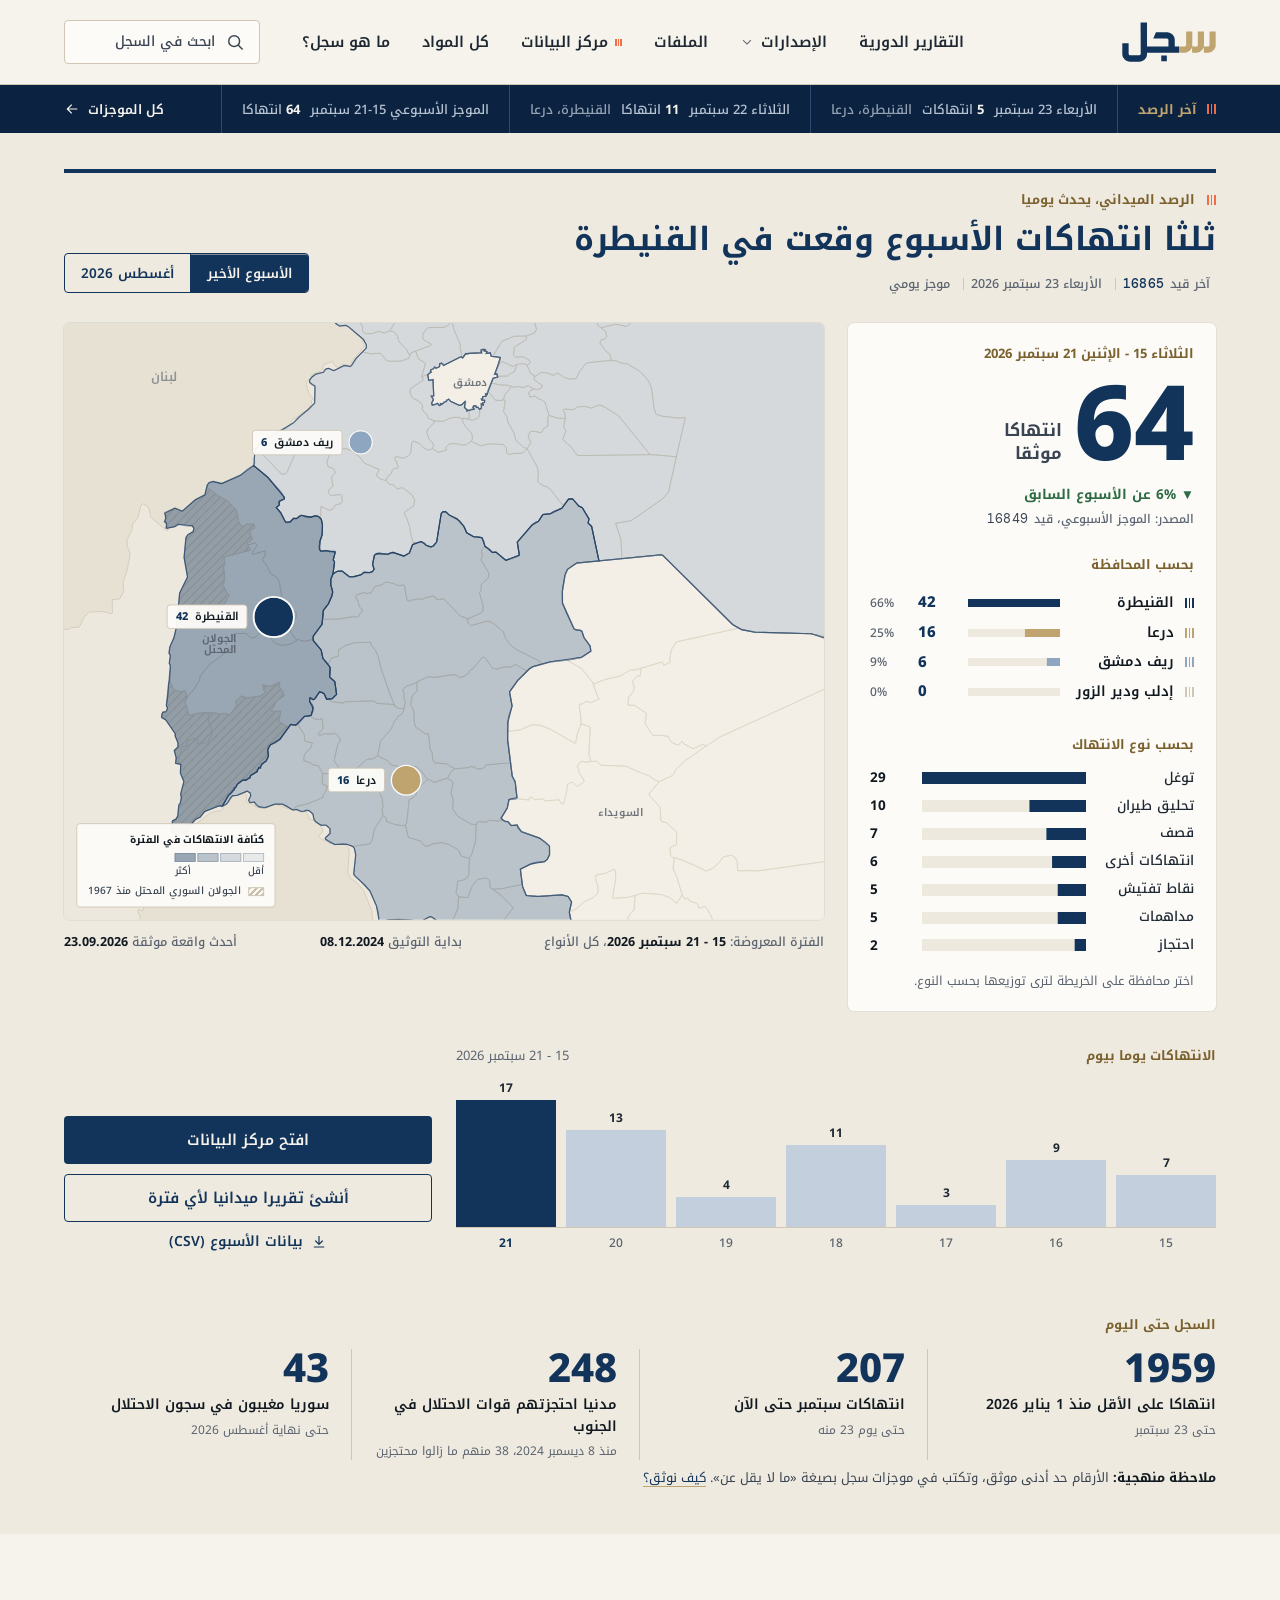
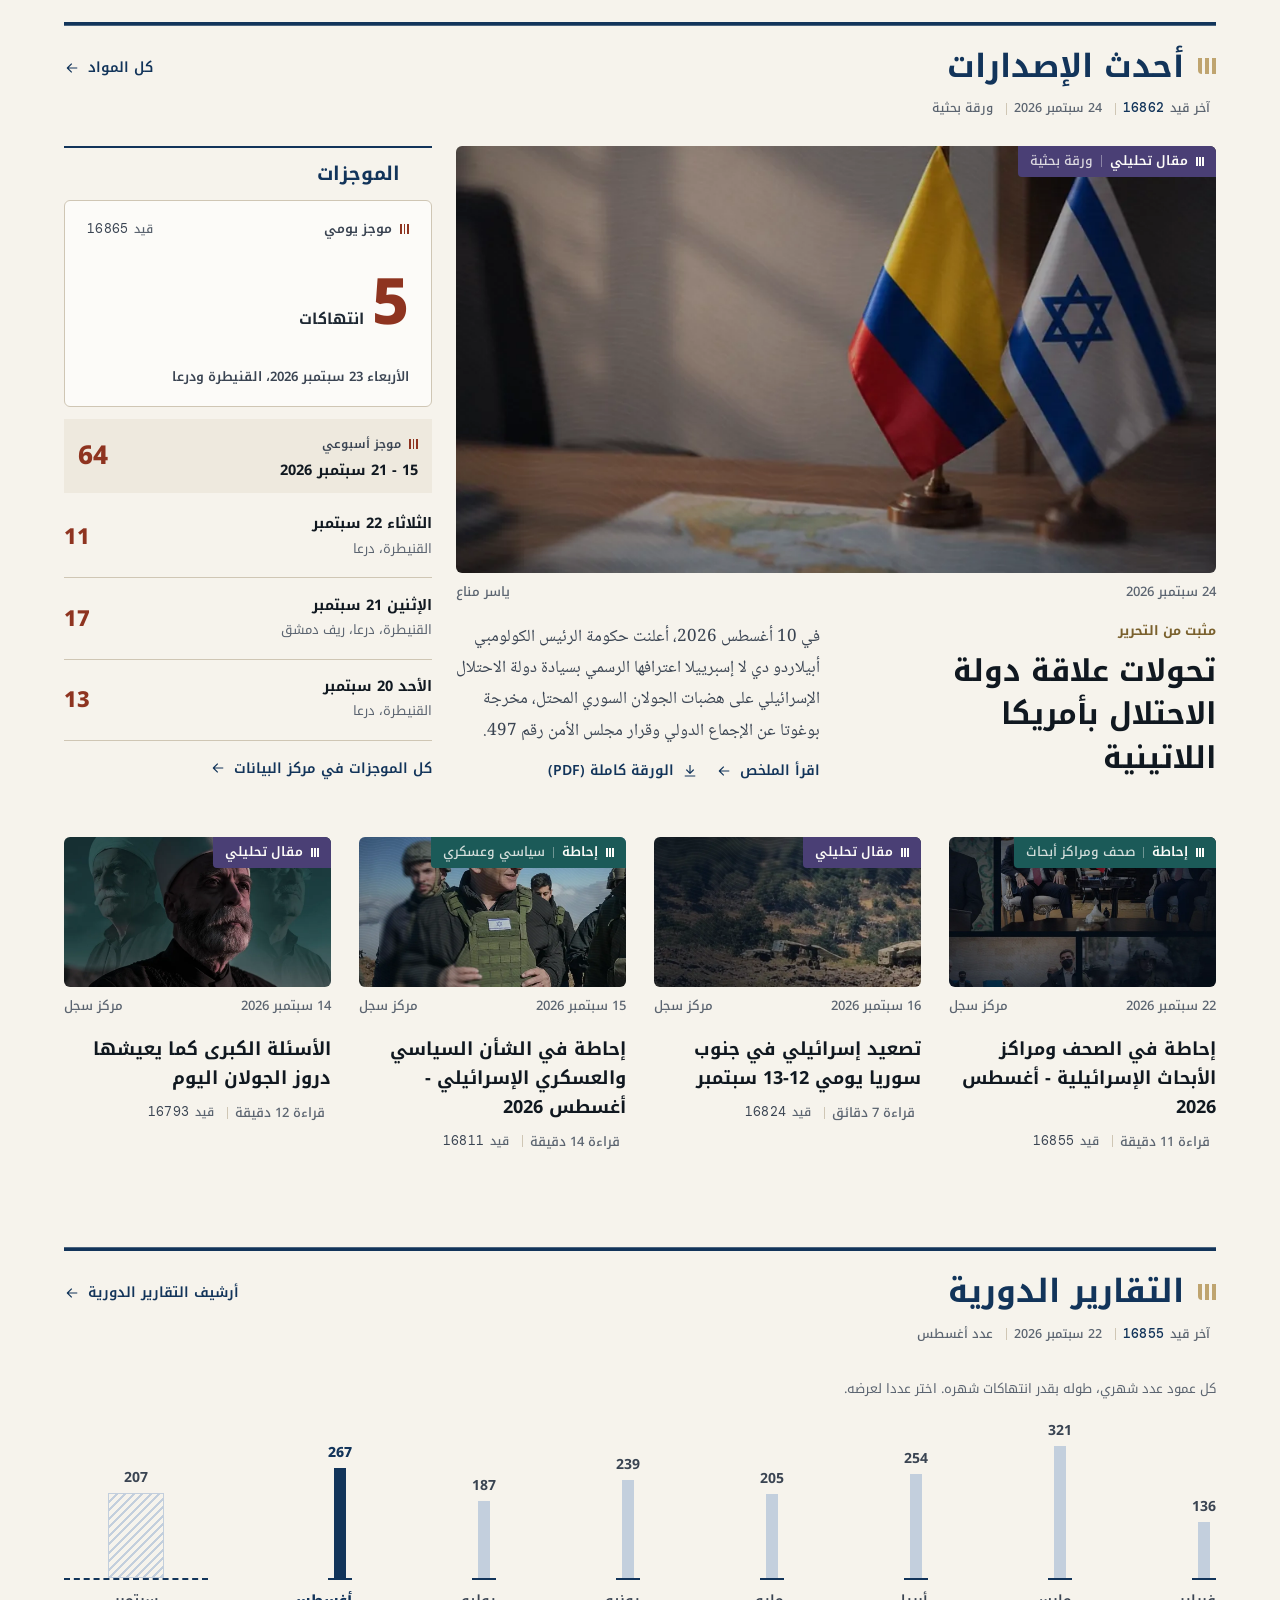
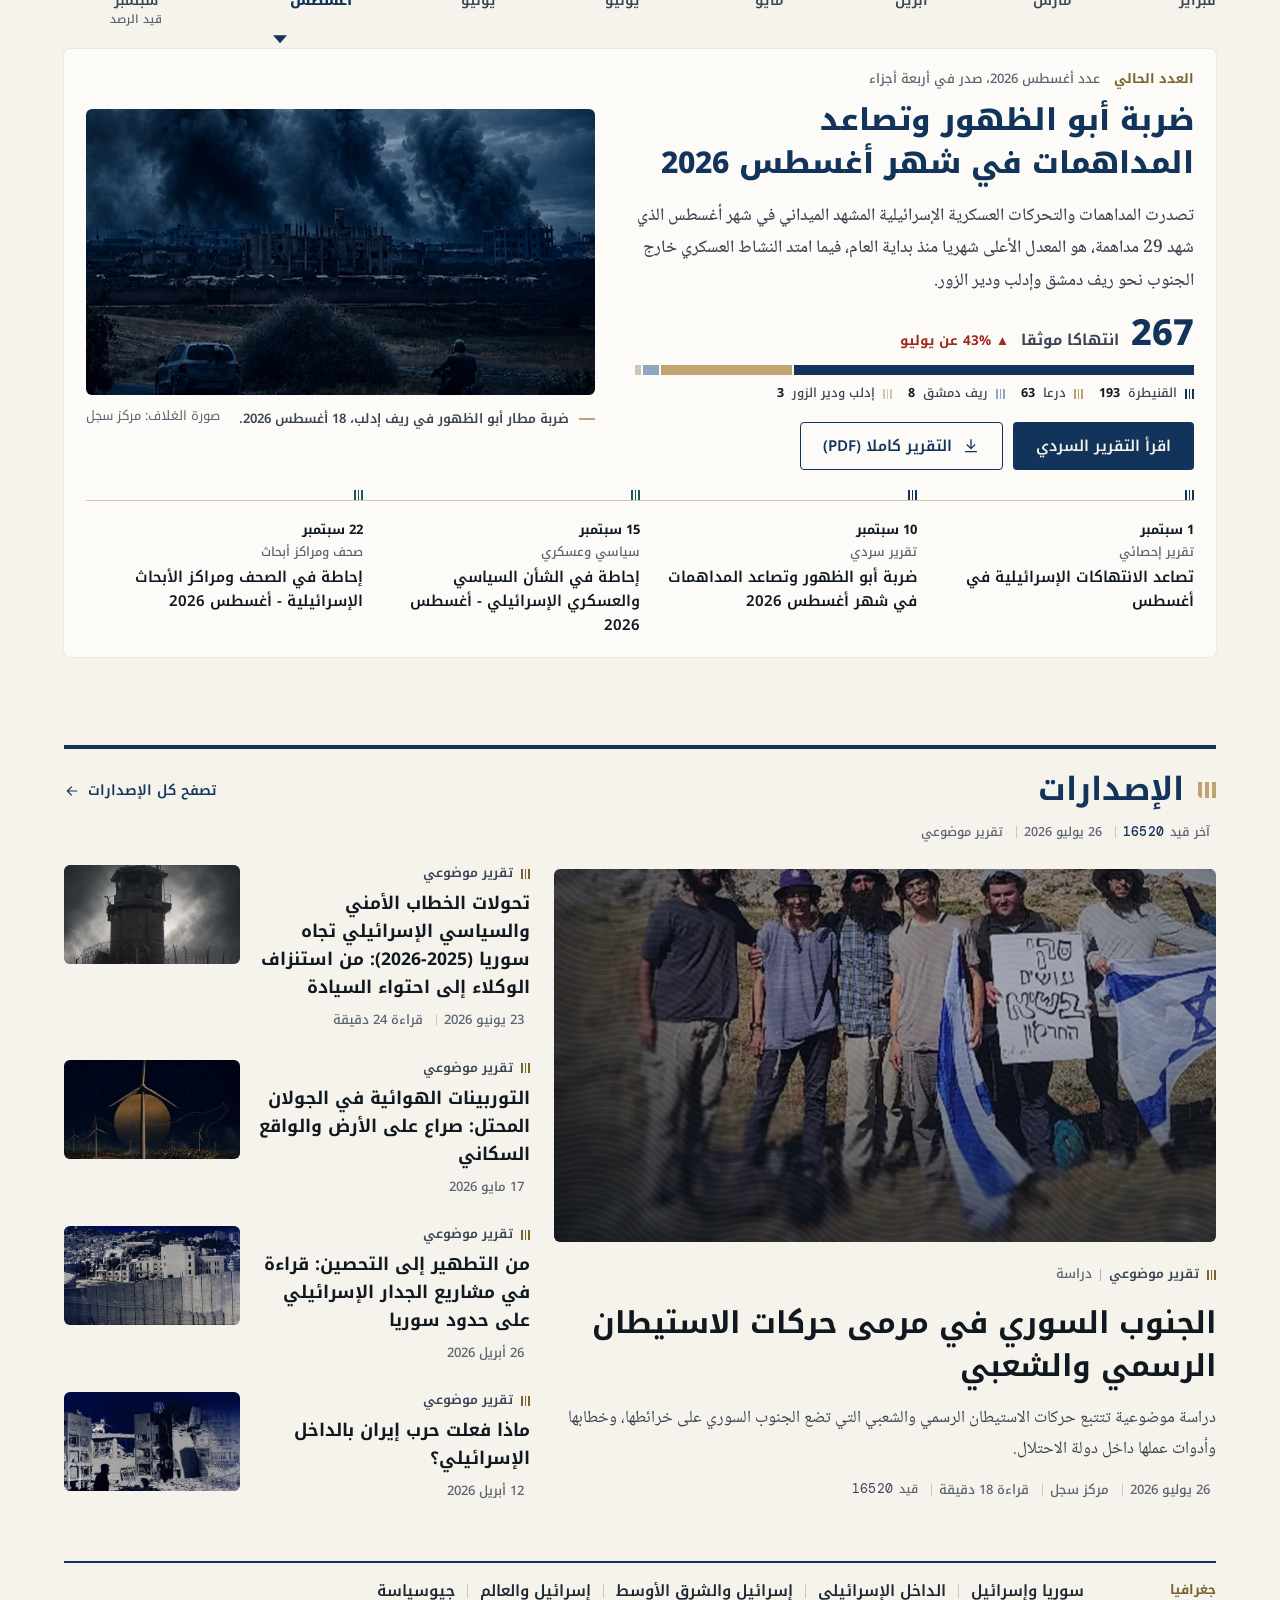
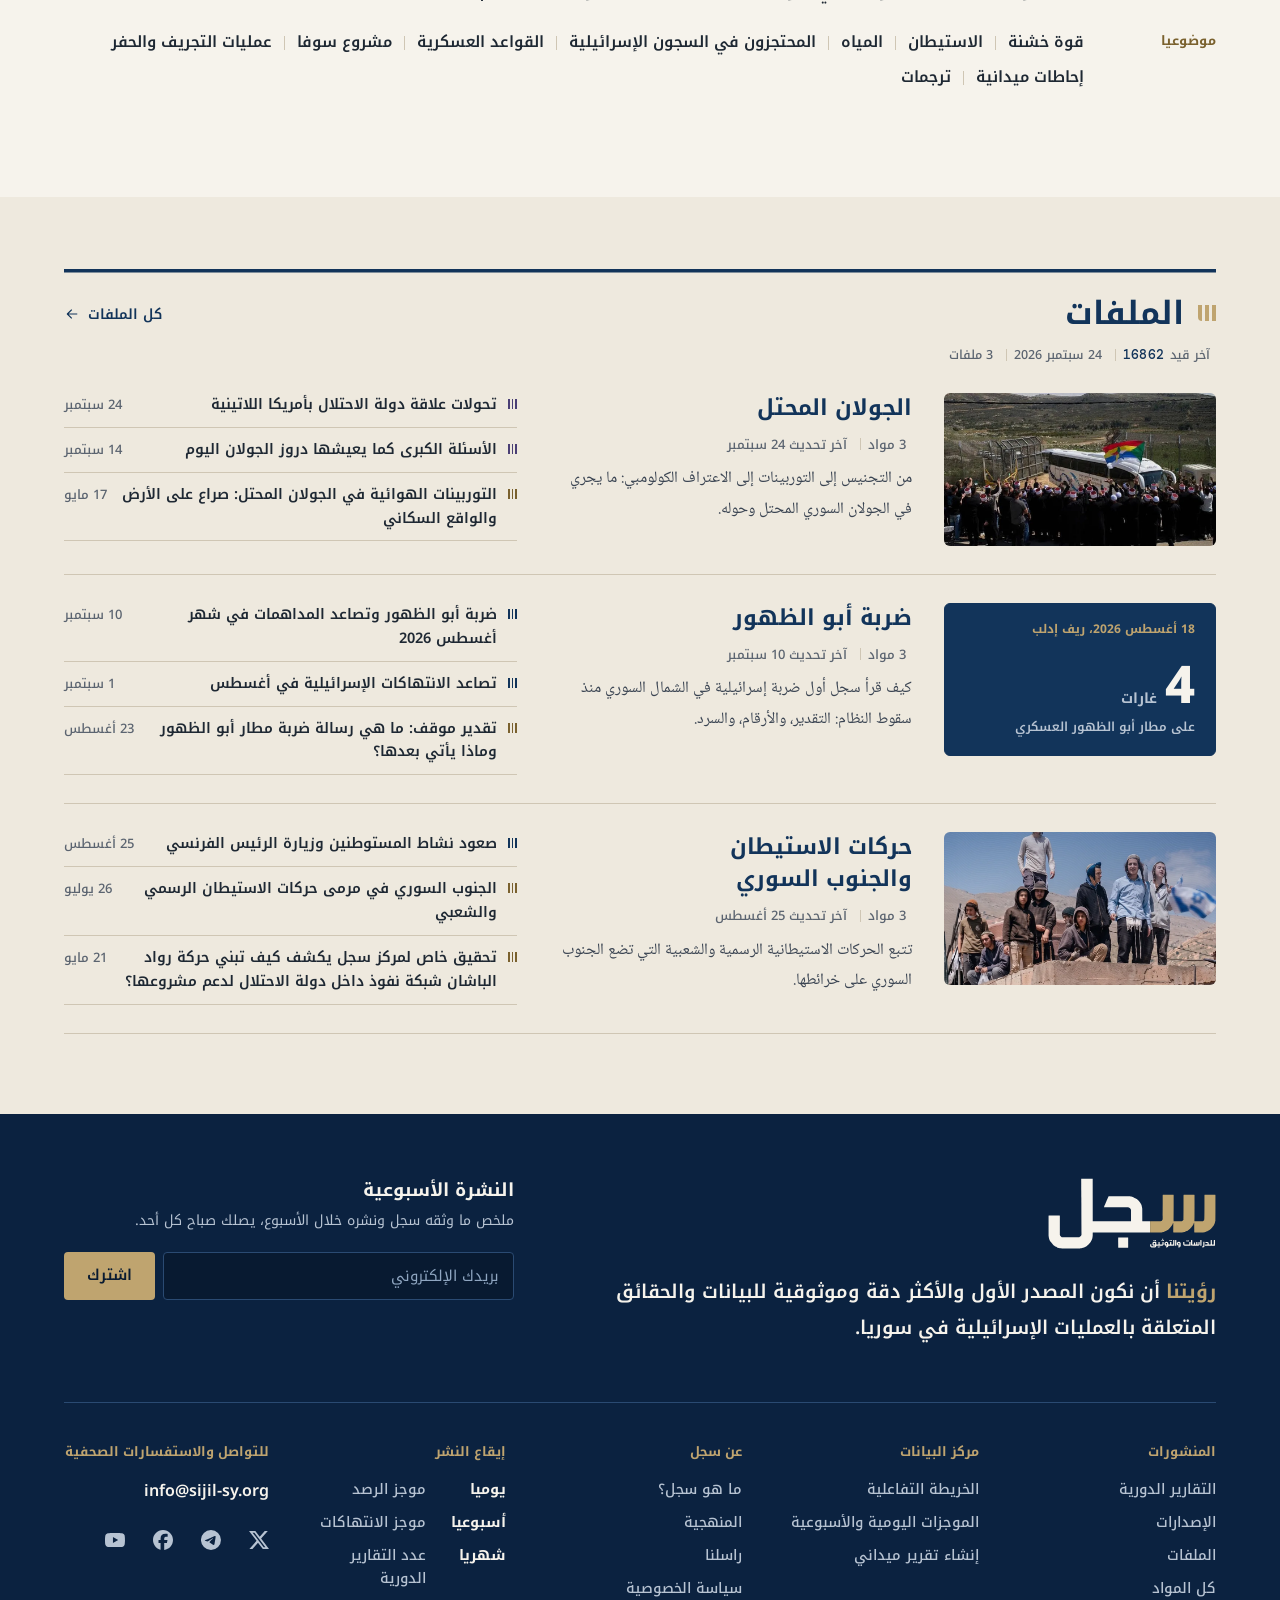
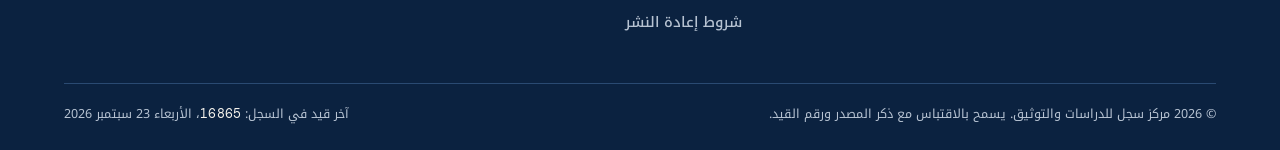
==== commit cc58b1af: "All images 16:9 landscape (client ticket TT-T-20260928-007) - Article cover, about photo, periodic-i" ====
--- a/index.html
+++ b/index.html
@@ -10,8 +10,8 @@
 <link rel="icon" href="assets/img/sijil-icon-circle.svg" type="image/svg+xml">
 <link rel="preconnect" href="https://fonts.googleapis.com"><link rel="preconnect" href="https://fonts.gstatic.com" crossorigin>
 <link href="https://fonts.googleapis.com/css2?family=Noto+Kufi+Arabic:wght@400;500;600;700;800&amp;family=Noto+Naskh+Arabic:wght@400;500;600;700&amp;family=DM+Mono:wght@400;500&amp;display=swap" rel="stylesheet">
-<link rel="stylesheet" href="assets/css/sijil.css?v=21">
-<link rel="stylesheet" href="assets/css/site.css?v=21">
+<link rel="stylesheet" href="assets/css/sijil.css?v=22">
+<link rel="stylesheet" href="assets/css/site.css?v=22">
 </head>
 <body>
 <div class="sj site" data-page="index">
@@ -45,7 +45,7 @@
      <div class="row" style="gap:18px;flex-wrap:wrap"><a class="link-arrow " href="article.html"><span>اقرأ الملخص</span><svg class="ic " viewBox="0 0 24 24" aria-hidden="true"><path d="M19 12H5.5M11 6l-6 6 6 6"/></svg></a><a class="link-arrow" href="#"><svg class="ic " viewBox="0 0 24 24" aria-hidden="true"><path d="M12 4v11M7 10.5l5 5 5-5M5 19.5h14"/></svg><span>الورقة كاملة (PDF)</span></a></div></div>
    </div>
   </article>
-  <div style="grid-column:9 / span 4;min-width:0"><div><div class="sec-head sec-head--sm"><div><div class="sec-head__title"><span class="seen " aria-hidden="true"><i></i><i></i><i></i></span><h2>الموجزات</h2></div></div></div><a href="brief.html" style="display:grid;grid-template-columns:minmax(0,1fr) 56px;gap:12px;align-items:center;padding:12px 14px;margin-top:12px;background:var(--paper-200)"><span><span class="tag tag--monitor" style="font-size:12px">موجز أسبوعي</span><span style="display:block;font:700 14.5px/1.5 var(--font-kufi);color:var(--ink-900);margin-top:2px">15 - 21 سبتمبر 2026</span></span><b style="font:800 26px/1 var(--font-kufi);color:var(--type-monitor);text-align:end">64</b></a><ul style="margin-top:4px"><li><a href="brief.html" style="display:grid;grid-template-columns:minmax(0,1fr) 56px;gap:12px;align-items:center;padding:11px 0;border-bottom:1px solid var(--border)"><span><span style="display:block;font:700 14.5px/1.5 var(--font-kufi);color:var(--ink-900)">الأربعاء 23 سبتمبر</span><span class="t-caption">القنيطرة، درعا</span></span><b style="font:800 22px/1 var(--font-kufi);color:var(--type-monitor);text-align:end">5</b></a></li><li><a href="brief.html" style="display:grid;grid-template-columns:minmax(0,1fr) 56px;gap:12px;align-items:center;padding:11px 0;border-bottom:1px solid var(--border)"><span><span style="display:block;font:700 14.5px/1.5 var(--font-kufi);color:var(--ink-900)">الثلاثاء 22 سبتمبر</span><span class="t-caption">القنيطرة، درعا</span></span><b style="font:800 22px/1 var(--font-kufi);color:var(--type-monitor);text-align:end">11</b></a></li><li><a href="brief.html" style="display:grid;grid-template-columns:minmax(0,1fr) 56px;gap:12px;align-items:center;padding:11px 0;border-bottom:1px solid var(--border)"><span><span style="display:block;font:700 14.5px/1.5 var(--font-kufi);color:var(--ink-900)">الإثنين 21 سبتمبر</span><span class="t-caption">القنيطرة، درعا، ريف دمشق</span></span><b style="font:800 22px/1 var(--font-kufi);color:var(--type-monitor);text-align:end">17</b></a></li><li><a href="brief.html" style="display:grid;grid-template-columns:minmax(0,1fr) 56px;gap:12px;align-items:center;padding:11px 0;border-bottom:1px solid var(--border)"><span><span style="display:block;font:700 14.5px/1.5 var(--font-kufi);color:var(--ink-900)">الأحد 20 سبتمبر</span><span class="t-caption">القنيطرة، درعا</span></span><b style="font:800 22px/1 var(--font-kufi);color:var(--type-monitor);text-align:end">13</b></a></li><li><a href="brief.html" style="display:grid;grid-template-columns:minmax(0,1fr) 56px;gap:12px;align-items:center;padding:11px 0;border-bottom:1px solid var(--border)"><span><span style="display:block;font:700 14.5px/1.5 var(--font-kufi);color:var(--ink-900)">السبت 19 سبتمبر</span><span class="t-caption">القنيطرة</span></span><b style="font:800 22px/1 var(--font-kufi);color:var(--type-monitor);text-align:end">4</b></a></li></ul><div style="margin-top:14px"><a class="link-arrow " href="data.html"><span>كل الموجزات في مركز البيانات</span><svg class="ic " viewBox="0 0 24 24" aria-hidden="true"><path d="M19 12H5.5M11 6l-6 6 6 6"/></svg></a></div></div></div>
+  <div style="grid-column:9 / span 4;min-width:0"><div class="dlist"><div class="sec-head sec-head--sm"><div><div class="sec-head__title"><span class="seen " aria-hidden="true"><i></i><i></i><i></i></span><h2>الموجزات</h2></div></div></div><a class="dcover" href="brief.html" style="margin-top:12px"><span class="row between"><span class="tag tag--monitor">موجز يومي</span><span class="recno"><span>قيد</span><b>16865</b></span></span><span style="display:flex;align-items:baseline;gap:8px"><span class="dcover__num">5</span><span class="dcover__unit">انتهاكات</span></span><span class="dcover__date">الأربعاء 23 سبتمبر 2026، القنيطرة ودرعا</span></a><a href="brief.html" style="display:grid;grid-template-columns:minmax(0,1fr) 56px;gap:12px;align-items:center;padding:12px 14px;margin-top:12px;background:var(--paper-200)"><span><span class="tag tag--monitor" style="font-size:12px">موجز أسبوعي</span><span style="display:block;font:700 14.5px/1.5 var(--font-kufi);color:var(--ink-900);margin-top:2px">15 - 21 سبتمبر 2026</span></span><b style="font:800 26px/1 var(--font-kufi);color:var(--type-monitor);text-align:end">64</b></a><ul class="dlist__rows" style="margin-top:4px"><li><a href="brief.html" style="display:grid;grid-template-columns:minmax(0,1fr) 56px;gap:12px;align-items:center;padding:11px 0;border-bottom:1px solid var(--border)"><span><span style="display:block;font:700 14.5px/1.5 var(--font-kufi);color:var(--ink-900)">الثلاثاء 22 سبتمبر</span><span class="t-caption">القنيطرة، درعا</span></span><b style="font:800 22px/1 var(--font-kufi);color:var(--type-monitor);text-align:end">11</b></a></li><li><a href="brief.html" style="display:grid;grid-template-columns:minmax(0,1fr) 56px;gap:12px;align-items:center;padding:11px 0;border-bottom:1px solid var(--border)"><span><span style="display:block;font:700 14.5px/1.5 var(--font-kufi);color:var(--ink-900)">الإثنين 21 سبتمبر</span><span class="t-caption">القنيطرة، درعا، ريف دمشق</span></span><b style="font:800 22px/1 var(--font-kufi);color:var(--type-monitor);text-align:end">17</b></a></li><li><a href="brief.html" style="display:grid;grid-template-columns:minmax(0,1fr) 56px;gap:12px;align-items:center;padding:11px 0;border-bottom:1px solid var(--border)"><span><span style="display:block;font:700 14.5px/1.5 var(--font-kufi);color:var(--ink-900)">الأحد 20 سبتمبر</span><span class="t-caption">القنيطرة، درعا</span></span><b style="font:800 22px/1 var(--font-kufi);color:var(--type-monitor);text-align:end">13</b></a></li></ul><div style="margin-top:14px"><a class="link-arrow " href="data.html"><span>كل الموجزات في مركز البيانات</span><svg class="ic " viewBox="0 0 24 24" aria-hidden="true"><path d="M19 12H5.5M11 6l-6 6 6 6"/></svg></a></div></div></div>
  </div>
  <div style="display:grid;grid-template-columns:repeat(4,minmax(0,1fr));gap:34px 28px;margin-top:56px"><article class="feature" style="display:flex;flex-direction:column;gap:10px;min-width:0"><a href="article.html" style="display:block" tabindex="-1" aria-hidden="true"><div class="frame" style=""><img loading="lazy" decoding="async" src="assets/img/img-press.webp" alt="لقطات من اجتماعات دبلوماسية"><span class="tag tag--briefing tag--solid ">إحاطة <span class="tag__sub">صحف ومراكز أبحاث</span></span></div></a><div class="frame__strip" style="padding-top:0"><span>22 سبتمبر 2026</span><span>مركز سجل</span></div><h3 class="feature__title" style="font-size:18px;line-height:1.6"><a href="article.html">إحاطة في الصحف ومراكز الأبحاث الإسرائيلية - أغسطس 2026</a></h3><div class="meta "><div class="meta__row"><span>قراءة 11 دقيقة</span><span><span class="recno"><span>قيد</span><b>16855</b></span></span></div></div></article><article class="feature" style="display:flex;flex-direction:column;gap:10px;min-width:0"><a href="article.html" style="display:block" tabindex="-1" aria-hidden="true"><div class="frame" style=""><img loading="lazy" decoding="async" src="assets/img/img-escalation.webp" alt="آليات عسكرية لقوات الاحتلال على تلة حرجية في ريف القنيطرة"><span class="tag tag--analysis tag--solid ">مقال تحليلي</span></div></a><div class="frame__strip" style="padding-top:0"><span>16 سبتمبر 2026</span><span>مركز سجل</span></div><h3 class="feature__title" style="font-size:18px;line-height:1.6"><a href="article.html">تصعيد إسرائيلي في جنوب سوريا يومي 12-13 سبتمبر</a></h3><div class="meta "><div class="meta__row"><span>قراءة 7 دقائق</span><span><span class="recno"><span>قيد</span><b>16824</b></span></span></div></div></article><article class="feature" style="display:flex;flex-direction:column;gap:10px;min-width:0"><a href="article.html" style="display:block" tabindex="-1" aria-hidden="true"><div class="frame" style=""><img loading="lazy" decoding="async" src="assets/img/img-polmil.webp" alt="رئيس حكومة الاحتلال بين جنود خلال جولة ميدانية"><span class="tag tag--briefing tag--solid ">إحاطة <span class="tag__sub">سياسي وعسكري</span></span></div></a><div class="frame__strip" style="padding-top:0"><span>15 سبتمبر 2026</span><span>مركز سجل</span></div><h3 class="feature__title" style="font-size:18px;line-height:1.6"><a href="article.html">إحاطة في الشأن السياسي والعسكري الإسرائيلي - أغسطس 2026</a></h3><div class="meta "><div class="meta__row"><span>قراءة 14 دقيقة</span><span><span class="recno"><span>قيد</span><b>16811</b></span></span></div></div></article><article class="feature" style="display:flex;flex-direction:column;gap:10px;min-width:0"><a href="article.html" style="display:block" tabindex="-1" aria-hidden="true"><div class="frame" style=""><img loading="lazy" decoding="async" src="assets/img/img-druze.webp" alt="شيخ درزي من الجولان المحتل"><span class="tag tag--analysis tag--solid ">مقال تحليلي</span></div></a><div class="frame__strip" style="padding-top:0"><span>14 سبتمبر 2026</span><span>مركز سجل</span></div><h3 class="feature__title" style="font-size:18px;line-height:1.6"><a href="article.html">الأسئلة الكبرى كما يعيشها دروز الجولان اليوم</a></h3><div class="meta "><div class="meta__row"><span>قراءة 12 دقيقة</span><span><span class="recno"><span>قيد</span><b>16793</b></span></span></div></div></article></div>
 </section>
@@ -182,6 +182,6 @@
 </nav></div>
 <div class="toast-host" aria-live="polite"></div>
 </div>
-<script src="assets/js/sijil.js?v=21" defer></script>
+<script src="assets/js/sijil.js?v=22" defer></script>
 </body>
 </html>
--- a/assets/css/sijil.css
+++ b/assets/css/sijil.css
@@ -385,7 +385,6 @@
    ========================================================================== */
 .frame { position: relative; aspect-ratio: 16 / 9; overflow: hidden; background: var(--paper-300); border-radius: var(--r-2); }
 .frame > img { width: 100%; height: 100%; object-fit: cover; transition: filter var(--dur-2) var(--ease-out); }
-.frame--wide { aspect-ratio: 21 / 9; }
 .frame > .tag--solid { position: absolute; inset-block-start: 0; inset-inline-start: 0; border-end-end-radius: var(--r-1); }
 .frame__strip { display: flex; align-items: center; justify-content: space-between; gap: 12px; padding-block: 10px; font: 500 13px/1.4 var(--font-kufi); color: var(--text-subtle); }
 .figcap { display: flex; gap: 10px; padding-top: 10px; font: 400 13px/1.7 var(--font-kufi); color: var(--text-subtle); }
@@ -401,6 +400,10 @@
 .dcover { container-type: inline-size; }
 .dcover__num { font: 800 clamp(34px, 24cqi, 64px)/1 var(--font-kufi); color: var(--type-monitor); font-variant-numeric: tabular-nums; }
 .dcover--issue { padding: 5% 5.5%; }
+.dcover--lead { padding: 5.5% 6%; }
+.dcover--lead .dcover__num { font-size: clamp(56px, 22cqi, 120px); }
+.dcover--lead .dcover__unit { font-size: clamp(15px, 4cqi, 22px); }
+.dcover--lead .dcover__date { font-size: clamp(13px, 3cqi, 16px); }
 @container (max-width: 70px) {
   .dcover > span:first-child:not(.dcover__num) { display: none; }
   .dcover .dcover__num { font-size: 24px !important; }
@@ -913,9 +916,6 @@
 .map--light .map-ctl button { color: var(--navy-800); border-bottom-color: var(--border); }
 .map--light .recency { color: var(--text-muted); }
 
-/* the current issue's photo as a band across the page */
-.frame--band { aspect-ratio: 3 / 1; }
-.frame--band > img { object-position: 50% 36%; }
 /* Periodic issues: the year's issues as a shelf of bars; each bar is a tab that opens its issue underneath.
    Bars are data terminals (square), the chosen one is navy, the month still being documented is hatched. */
 .issues { --H: 132px; }
@@ -958,14 +958,12 @@
 .issues__acts { grid-area: acts; margin-top: 20px; display: flex; flex-wrap: wrap; gap: 10px; }
 .issues__side { grid-area: side; align-self: center; }
 .issues__side .issues__fig { margin-top: 0; }
-/* the photo takes the height of the text beside it, never less than a landscape band */
-.issues__media { grid-area: media; align-self: stretch; display: flex; flex-direction: column; }
-.issues__media > a { flex: 1 1 auto; display: flex; min-height: 220px; }
-.issues__media .frame { flex: 1 1 auto; aspect-ratio: auto; }
-.issues__media .frame > img { position: absolute; inset: 0; }
+/* the photo is 16:9 like every photo on the site (client request, 28 Sep 2026) */
+.issues__media { grid-area: media; align-self: center; }
+.issues__media > a { display: block; }
 .issues__media figcaption { display: flex; justify-content: space-between; align-items: baseline; gap: 16px; padding-top: 10px; }
 .issues__panel--full .issues__main { grid-template-areas: "meta media" "title media" "lede media" "fig media" "gov media" "acts media"; grid-template-rows: repeat(5, auto) 1fr; }
-.issues__panel--photo .issues__main { grid-template-areas: "meta media" "title media" "fig media" "acts media"; grid-template-rows: repeat(3, auto) 1fr; }
+.issues__panel--photo .issues__main { grid-template-columns: minmax(0, 1.3fr) minmax(0, 1fr); grid-template-areas: ". media" "meta media" "title media" "fig media" "acts media" ". media"; grid-template-rows: 1fr repeat(4, auto) 1fr; }
 .issues__panel--plain .issues__main { grid-template-columns: minmax(0, 1.3fr) minmax(0, 1fr); grid-template-areas: "meta side" "title side"; }
 /* the parts sit on one release line; each part carries its own stretch of it, so a wrapped row gets its own line */
 .issues__parts { display: grid; grid-template-columns: repeat(4, minmax(0, 1fr)); row-gap: 22px; margin-top: 30px; }
@@ -980,8 +978,8 @@
 .issues--t .issues__panel { padding: 24px; }
 .issues--t .issues__main { column-gap: 28px; }
 .issues--t .issues__title { font-size: 25px; }
-.issues--t .issues__panel--full .issues__main { grid-template-columns: minmax(0, 1fr) minmax(0, 1fr); grid-template-areas: "meta meta" "title title" "lede media" "fig media" "gov media" "acts acts"; grid-template-rows: auto auto auto auto 1fr auto; }
-.issues--t .issues__panel--full .issues__media { margin-top: 14px; }
+.issues--t .issues__panel--full .issues__main { grid-template-columns: minmax(0, 1fr) minmax(0, 1fr); grid-template-areas: "meta meta" "title title" "lede lede" ". media" "fig media" "gov media" "acts media" ". media"; grid-template-rows: auto auto auto 1fr auto auto auto 1fr; }
+.issues--t .issues__panel--full .issues__media { margin-top: 20px; }
 .issues--t .issues__parts { grid-template-columns: repeat(2, minmax(0, 1fr)); }
 /* phone: seven thin columns (the month still open is named in the hint), one column of content, photo first */
 .issues--m { --H: 84px; }
@@ -999,8 +997,6 @@
 .issues--m .issues__panel--photo .issues__main { grid-template-areas: "media" "meta" "title" "fig" "acts"; }
 .issues--m .issues__panel--plain .issues__main { grid-template-areas: "meta" "title" "side"; }
 .issues--m .issues__media { margin-bottom: 16px; }
-.issues--m .issues__media > a { flex: none; min-height: 0; }
-.issues--m .issues__media .frame { aspect-ratio: 16 / 9; }
 .issues--m .issues__media figcaption { flex-direction: column; gap: 2px; }
 .issues--m .issues__side { margin-top: 16px; }
 .issues--m .issues__title { font-size: 21px; line-height: 1.5; }
@@ -1012,11 +1008,14 @@
 .issues--m .issues__parts a { flex-basis: 100%; margin-top: 2px; }
 .issues--m .issues__parts li::before { top: 7px; inset-inline-start: -23px; }
 
-/* The lead story beside a list: the photo takes whatever height the list leaves, so no dead space opens under it */
+/* The lead story beside the briefs: its photo is 16:9 like every photo; the briefs open on the latest day's data cover
+   and their rows share out whatever height is left, so neither column ends in dead space */
 .feature--lead { display: flex; flex-direction: column; min-width: 0; }
-.feature--lead .feature__media { display: flex; flex: 1 1 auto; min-height: 300px; }
-.feature--lead .feature__media > .frame { flex: 1 1 auto; aspect-ratio: auto; }
-.feature--lead .feature__media > .frame > img { position: absolute; inset: 0; }
+.feature--lead .feature__media { display: block; }
+.dlist { display: flex; flex-direction: column; min-height: 100%; }
+.dlist__rows { flex: 1 1 auto; display: flex; flex-direction: column; }
+.dlist__rows > li { flex: 1 1 auto; display: flex; }
+.dlist__rows > li > a { flex: 1 1 auto; }
 .feature--lead .feature__body { display: grid; grid-template-columns: minmax(0, 1fr) minmax(0, 1fr); gap: 12px 32px; align-items: start; margin-top: 10px; }
 
 /* Map symbols: proportional circles (area reads truer than squares); the square stays a small type marker only */
--- a/assets/css/site.css
+++ b/assets/css/site.css
@@ -117,8 +117,6 @@
   /* a tab row that scrolls shows it: its far edge fades */
   .sj.site main .tabs { mask-image: linear-gradient(to left, transparent 0, #000 28px); }
   .sj.site main .grid-12 > * { width: 100%; }
-  /* a stacked photo stays a landscape band, not a full screen of picture */
-  .sj.site .about-photo .frame { aspect-ratio: 16 / 9 !important; }
   .sj.site main .grid-12 > [style*="border-inline-start"] { border-inline-start: 0 !important; padding-inline-start: 0 !important; }
   .sj.site main .grid-12 > [style*="margin-top:-"] { margin-top: 0 !important; }
   .sj.site main h1 { font-size: clamp(32px, 4.6vw, 44px) !important; line-height: 1.34 !important; }
@@ -211,6 +209,9 @@
   .sj.site main section[aria-labelledby="dc-title"] .grid-12 > *,
   .sj.site main section[aria-labelledby="led-title"] .grid-12 > * { width: 100%; }
   .sj.site main section[aria-labelledby="dc-title"] .fit { margin-inline: auto !important; }
+  /* the current issue: the title runs across; lede, figure and split sit centred against the 16:9 photo, actions below */
+  .sj.site .issues:not(.issues--t, .issues--m) .issues__panel--full .issues__main { grid-template-columns: minmax(0, 1fr) minmax(0, 1fr); grid-template-areas: "meta meta" "title title" ". media" "lede media" "fig media" "gov media" ". media" "acts acts"; grid-template-rows: auto auto 1fr auto auto auto 1fr auto; }
+  .sj.site .issues:not(.issues--t, .issues--m) .issues__panel--full .issues__media { margin-top: 14px; }
 }
 
 /* ---------- 7. States ---------- */
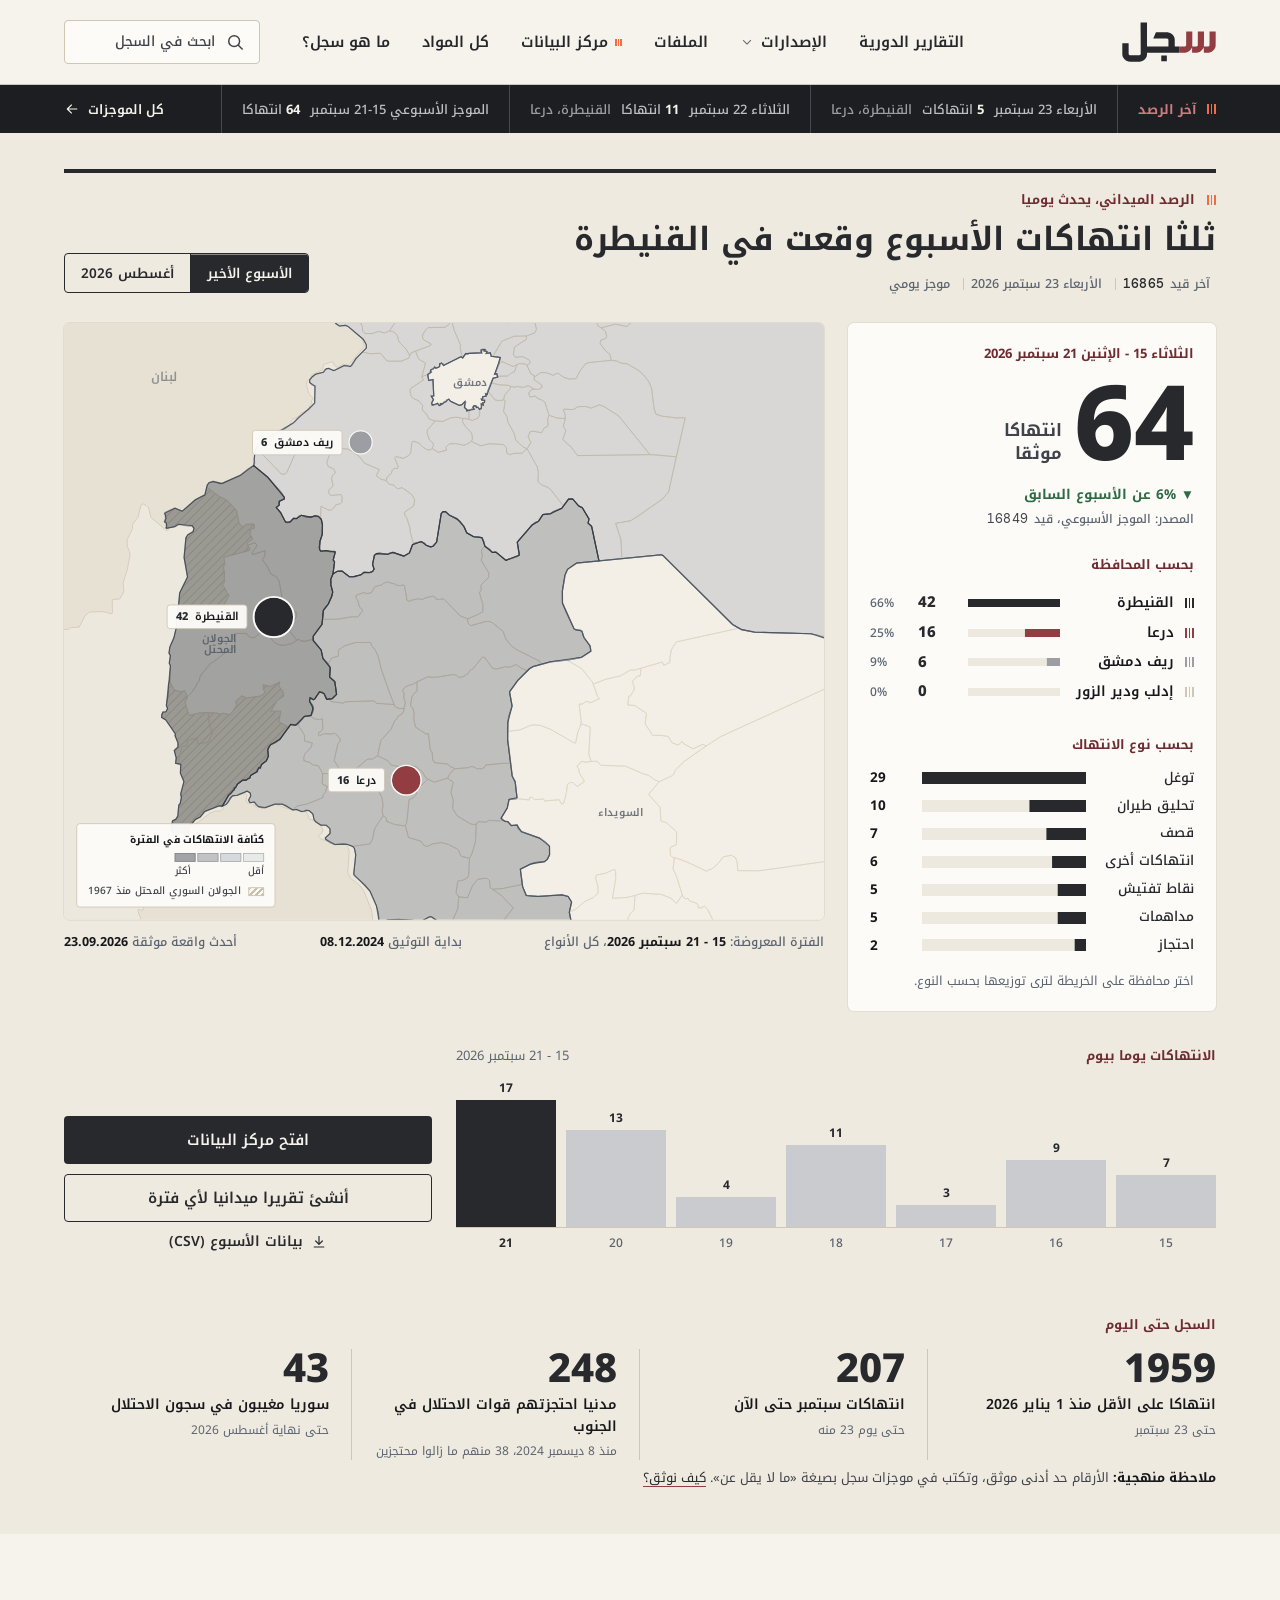
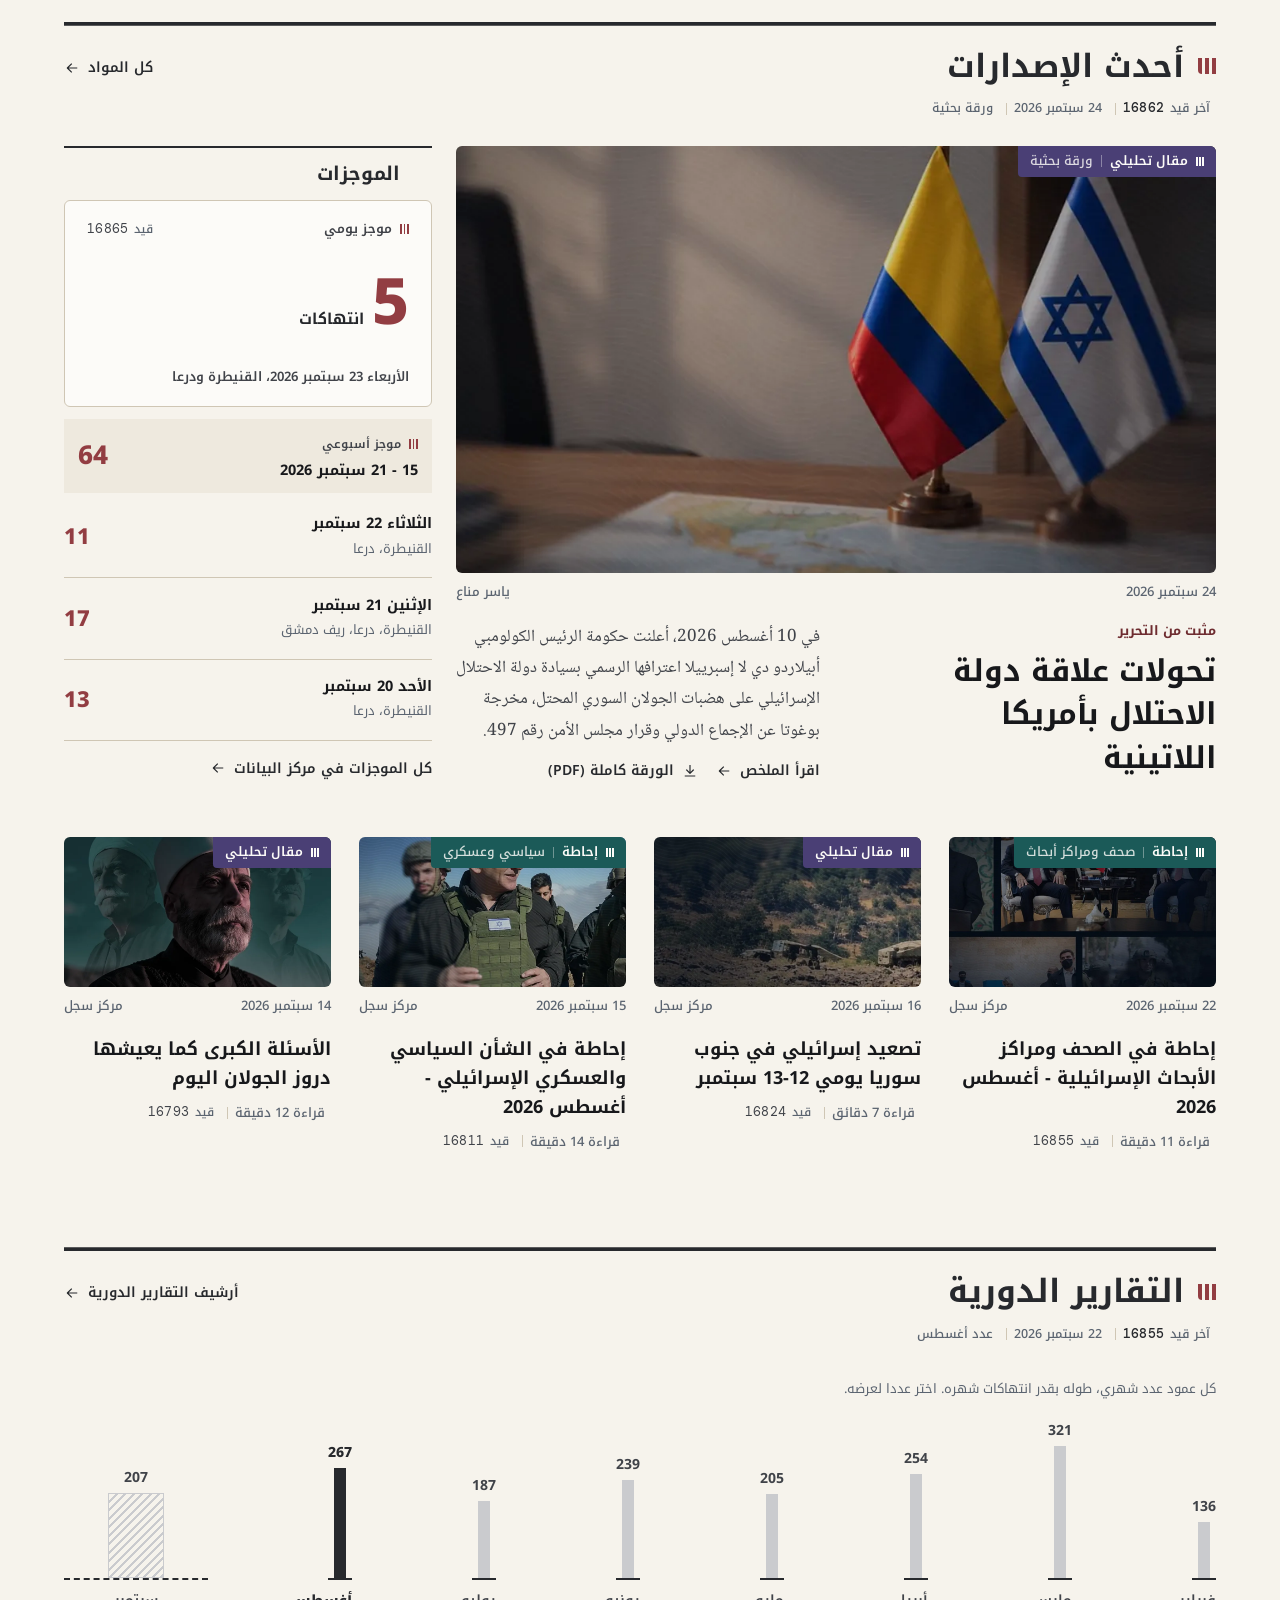
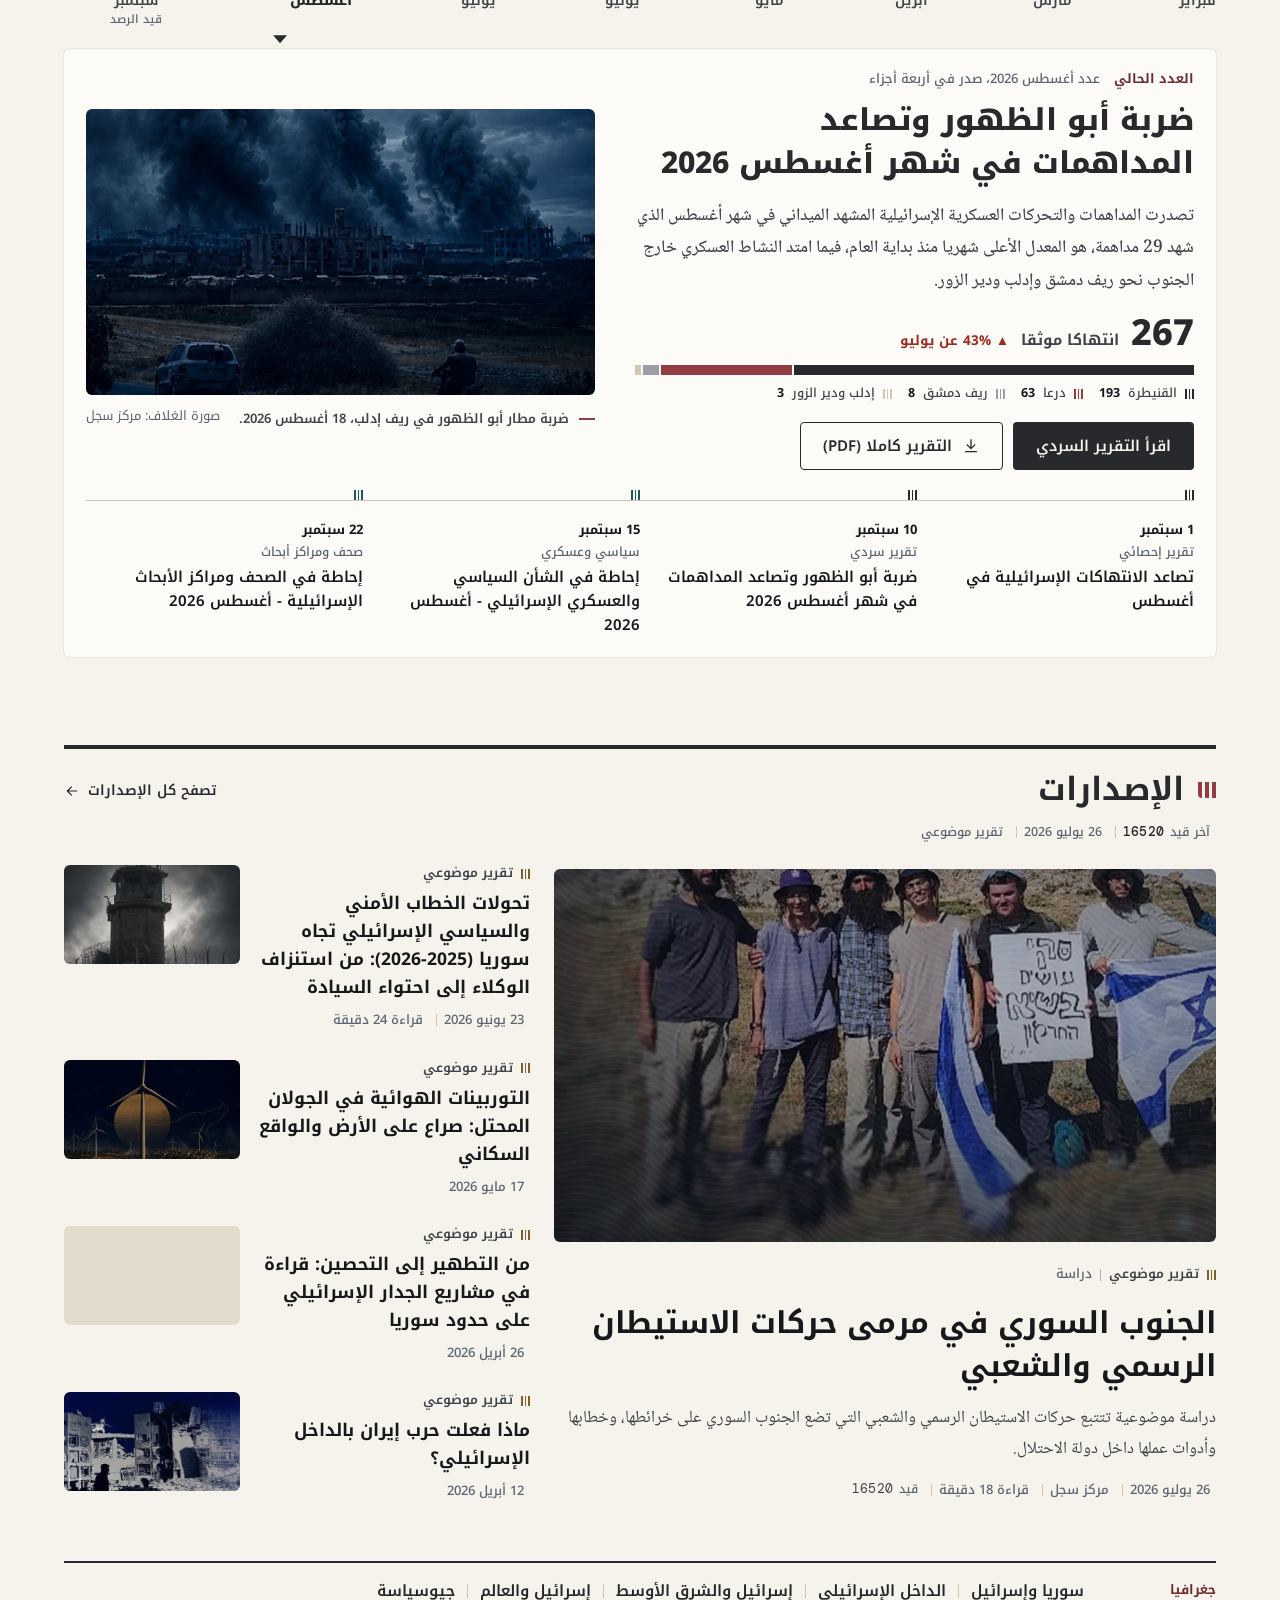
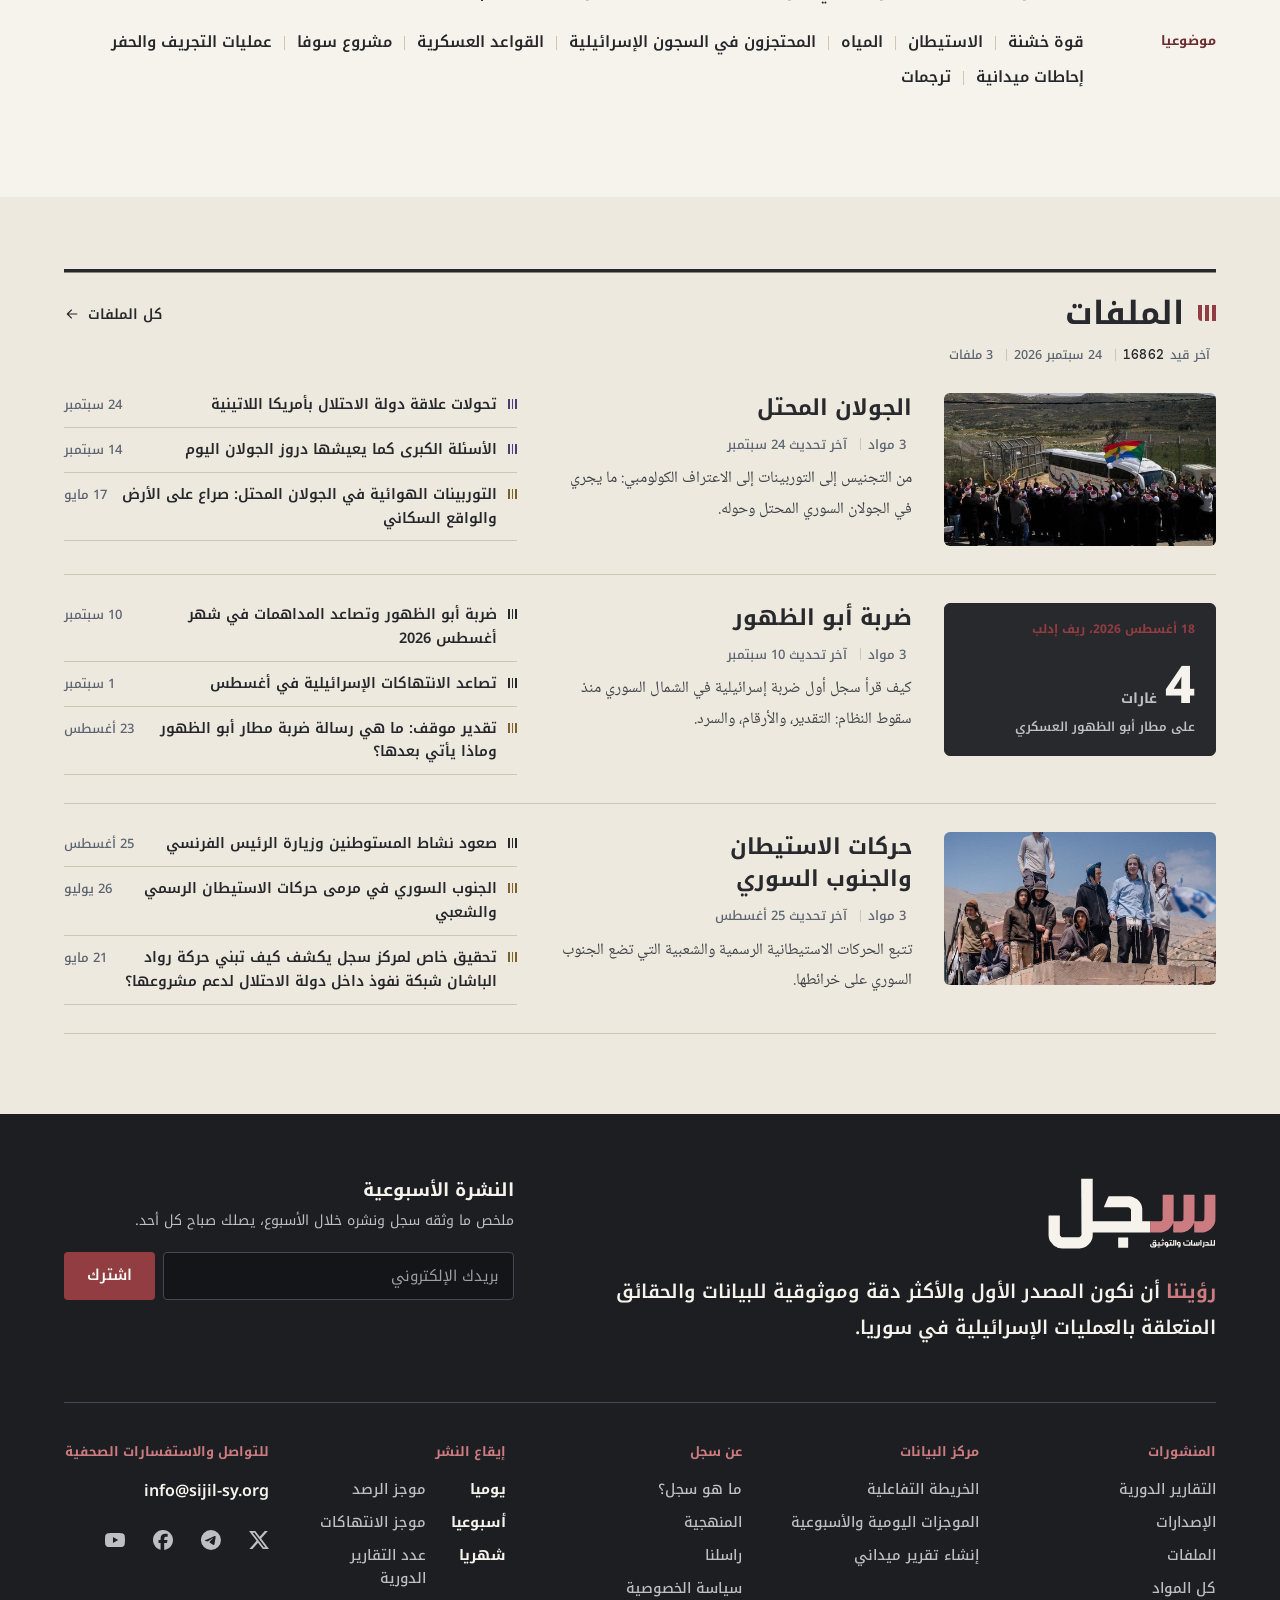
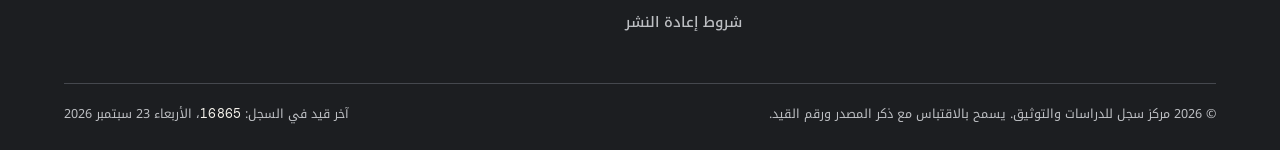
==== commit e20e6ba4: "New identity colours: charcoal and maroon replace navy and gold - Tokens, inline colours, logos, fav" ====
--- a/index.html
+++ b/index.html
@@ -5,13 +5,13 @@
 <meta name="viewport" content="width=device-width, initial-scale=1">
 <title>سجل | مركز سوري لرصد العمليات الإسرائيلية وتوثيقها</title>
 <meta name="description" content="الرصد الميداني للعمليات الإسرائيلية في سوريا: خريطة المحافظات وأرقام الفترة، أحدث الإصدارات، والتقارير الدورية.">
-<meta name="theme-color" content="#12345A">
+<meta name="theme-color" content="#27292D">
 <script>(function(h){h.classList.add('js');try{if(!matchMedia('(prefers-reduced-motion: reduce)').matches){var k='sj-first:'+location.pathname;if(!sessionStorage.getItem(k)){h.classList.add('first-view');sessionStorage.setItem(k,'1');setTimeout(function(){if(!window.__sjReady)h.classList.add('first-done')},4000)}}}catch(e){}})(document.documentElement)</script>
 <link rel="icon" href="assets/img/sijil-icon-circle.svg" type="image/svg+xml">
 <link rel="preconnect" href="https://fonts.googleapis.com"><link rel="preconnect" href="https://fonts.gstatic.com" crossorigin>
 <link href="https://fonts.googleapis.com/css2?family=Noto+Kufi+Arabic:wght@400;500;600;700;800&amp;family=Noto+Naskh+Arabic:wght@400;500;600;700&amp;family=DM+Mono:wght@400;500&amp;display=swap" rel="stylesheet">
-<link rel="stylesheet" href="assets/css/sijil.css?v=22">
-<link rel="stylesheet" href="assets/css/site.css?v=22">
+<link rel="stylesheet" href="assets/css/sijil.css?v=23">
+<link rel="stylesheet" href="assets/css/site.css?v=23">
 </head>
 <body>
 <div class="sj site" data-page="index">
@@ -182,6 +182,6 @@
 </nav></div>
 <div class="toast-host" aria-live="polite"></div>
 </div>
-<script src="assets/js/sijil.js?v=22" defer></script>
+<script src="assets/js/sijil.js?v=23" defer></script>
 </body>
 </html>
--- a/assets/css/sijil.css
+++ b/assets/css/sijil.css
@@ -1,29 +1,30 @@
 /* ==========================================================================
    Sijil Design System — sijil.css  (v1.0 · 2026-09)
-   Brand source: Sijil identity board (navy #12345A · gold #BFA46F · cream #F6F3EC)
+   Brand source: Sijil identity (Oct 2026): charcoal #27292D, maroon #923D42, on cream #F6F3EC.
+   Token names keep their first roles: --navy-* is the charcoal scale, --gold-* the maroon scale.
    Concept: "The Open Register" — the site behaves like an institutional ledger.
    RTL-native: logical properties only. Arabic text is never letter-spaced.
    ========================================================================== */
 
 :root {
   /* ---------- Brand primitives ---------- */
-  --navy-950: #081A31;
-  --navy-900: #0B2240;
-  --navy-800: #12345A;          /* brand navy — trust, institution */
-  --navy-700: #1C4570;
-  --navy-600: #2B5A8A;
-  --navy-400: #6F8DB3;
-  --navy-300: #8FA6C1;
-  --navy-200: #C3CFDD;
-  --navy-100: #E1E7EE;
-  --navy-50:  #EEF1F5;
-
-  --gold-700: #7A612E;          /* gold used as text on light surfaces */
-  --gold-600: #A88B52;
-  --gold-500: #BFA46F;          /* brand gold — extracted knowledge */
-  --gold-300: #D8C69E;
-  --gold-200: #E8DDC4;
-  --gold-100: #F2EBDC;
+  --navy-950: #141518;
+  --navy-900: #1C1E21;
+  --navy-800: #27292D;          /* brand charcoal: structure, institution */
+  --navy-700: #36393E;
+  --navy-600: #4A4D53;
+  --navy-400: #7D8086;
+  --navy-300: #9C9EA3;
+  --navy-200: #CACBCE;
+  --navy-100: #E4E4E6;
+  --navy-50:  #F0F0F1;
+
+  --gold-700: #6E2C30;          /* maroon as text on light surfaces */
+  --gold-600: #7F3439;
+  --gold-500: #923D42;          /* brand maroon: the س, accents */
+  --gold-300: #C08A8E;
+  --gold-200: #DDBDBF;
+  --gold-100: #EEDCDD;
 
   --paper-50:  #FCFBF8;
   --paper-100: #F6F3EC;         /* brand cream — the page */
@@ -31,15 +32,15 @@
   --paper-300: #E3DCCD;
   --paper-400: #CFC6B4;
 
-  --ink-900: #101820;
-  --ink-800: #1E2833;
-  --ink-700: #3A4452;
+  --ink-900: #17181B;
+  --ink-800: #25272B;
+  --ink-700: #404349;
   --ink-500: #5B6470;
   --ink-400: #858C95;
 
   /* ---------- Content types (fixed across the whole site) ---------- */
-  --type-monitor:     #8E3420;  /* رصد — موجز يومي/أسبوعي */
-  --type-monthly:     #12345A;  /* تقرير شهري — إحصائي/سردي */
+  --type-monitor:     #923D42;  /* رصد — موجز يومي/أسبوعي */
+  --type-monthly:     #27292D;  /* تقرير شهري — إحصائي/سردي */
   --type-briefing:    #1B5A58;  /* إحاطة */
   --type-thematic:    #7A612E;  /* تقرير موضوعي / دراسة / تقدير موقف */
   --type-analysis:    #4A3F75;  /* مقال تحليلي */
@@ -55,12 +56,13 @@
   --text-muted: var(--ink-700);
   --text-subtle: var(--ink-500);
   --text-inverse: var(--paper-100);
-  --text-inverse-muted: #B7C3D2;
+  --text-inverse-muted: #BDBFC3;
   --border: var(--paper-400);
   --border-soft: var(--paper-300);
   --border-strong: var(--navy-800);
   --border-input: var(--ink-400);
-  --border-inverse: #2A4A72;
+  --border-inverse: #45484E;
+  --maroon: #923D42;           /* the brand maroon itself, never lifted */
   --accent: var(--gold-500);
   --accent-ink: var(--gold-700);
   --link: var(--navy-800);
@@ -71,10 +73,10 @@
   --error:   #A12A1E; --error-bg:   #F6E1DD;
 
   /* ---------- Data ---------- */
-  --seq-1: #EEF1F5; --seq-2: #C9D3DF; --seq-3: #93A6BD; --seq-4: #52709A; --seq-5: #12345A;
-  --rec-1: #F26B43; --rec-2: #E39A55; --rec-3: #D2BD78; --rec-4: #A9B39E; --rec-5: #7F93AA;   /* on navy */
-  --recl-1: #B8401F; --recl-2: #C8703A; --recl-3: #BF9A56; --recl-4: #A3A08A; --recl-5: #8C98A6; /* on paper */
-  --gov-quneitra: #12345A; --gov-daraa: #BFA46F; --gov-rif: #8FA6C1; --gov-other: #CFC6B4;
+  --seq-1: #F0F0F1; --seq-2: #D3D4D6; --seq-3: #A5A7AB; --seq-4: #66696E; --seq-5: #27292D;
+  --rec-1: #F26B43; --rec-2: #E39A55; --rec-3: #D2BD78; --rec-4: #A9B39E; --rec-5: #8E9095;   /* on navy */
+  --recl-1: #B8401F; --recl-2: #C8703A; --recl-3: #BF9A56; --recl-4: #A3A08A; --recl-5: #94969A; /* on paper */
+  --gov-quneitra: #27292D; --gov-daraa: #923D42; --gov-rif: #9C9EA3; --gov-other: #CFC6B4;
 
   /* ---------- Typography ---------- */
   --font-kufi: "Noto Kufi Arabic", "Segoe UI", Tahoma, sans-serif;
@@ -116,13 +118,13 @@
   /* surfaces: canvas → section → raised; the interactive tint lives on hover */
   --surface-section: #EFEADF;
   --surface-raised: #FCFBF8;
-  --surface-hover: rgba(18, 52, 90, .035);
+  --surface-hover: rgba(39, 41, 45, .035);
   --rule-hair: 1px solid var(--border);
   --rule-strong: 2px solid var(--border-strong);
   --rule-heavy: 4px solid var(--border-strong);
 
   /* ---------- Elevation (flat by default; overlays only) ---------- */
-  --shadow-overlay: 0 24px 48px -24px rgba(11, 34, 64, .38), 0 2px 8px rgba(11, 34, 64, .08);
+  --shadow-overlay: 0 24px 48px -24px rgba(28, 30, 33, .38), 0 2px 8px rgba(28, 30, 33, .08);
   --shadow-sticky: 0 1px 0 var(--border);
 
   /* ---------- Motion ---------- */
@@ -177,6 +179,8 @@
 :where(.sj) input, :where(.sj) select, :where(.sj) textarea { font: inherit; color: inherit; margin: 0; }
 :where(.sj) svg { direction: ltr; flex-shrink: 0; }
 .sj :focus-visible { outline: 2px solid var(--focus); outline-offset: 3px; }
+/* on charcoal the maroon is lifted so the س, kickers and highlights still read */
+.inv { --gold-500: #CC7C81; --gold-300: #E2B3B6; --accent: #CC7C81; --focus-inverse: #CC7C81; }
 .sj .inv :focus-visible, .sj .inv:focus-visible { outline-color: var(--focus-inverse); }
 .sj .num, .sj .ltr { direction: ltr; unicode-bidi: isolate; }
 .sj .tnum { font-variant-numeric: tabular-nums; }
@@ -332,8 +336,8 @@
 .btn--secondary:hover { background: var(--navy-50); }
 .btn--ghost { color: var(--navy-800); padding-inline: 8px; }
 .btn--ghost:hover { background: var(--navy-50); }
-.btn--gold { background: var(--gold-500); color: var(--navy-950); }
-.btn--gold:hover { background: var(--gold-300); }
+.btn--gold { background: var(--maroon); color: var(--paper-50); }
+.btn--gold:hover { background: var(--gold-600); }
 .btn--inv { border-color: var(--text-inverse-muted); color: var(--paper-100); }
 .btn--inv:hover { background: var(--navy-700); }
 .btn--sm { height: 36px; padding-inline: 14px; font-size: 14px; }
@@ -390,7 +394,7 @@
 .figcap { display: flex; gap: 10px; padding-top: 10px; font: 400 13px/1.7 var(--font-kufi); color: var(--text-subtle); }
 .figcap::before { content: ""; width: 16px; height: 2px; background: var(--gold-500); margin-top: 10px; flex-shrink: 0; }
 .figcap b { font-weight: 600; color: var(--text-muted); }
-.frame--missing { display: flex; align-items: center; justify-content: center; background: var(--surface-sunken); background-image: repeating-linear-gradient(135deg, transparent 0 11px, rgba(18, 52, 90, .05) 11px 12px); }
+.frame--missing { display: flex; align-items: center; justify-content: center; background: var(--surface-sunken); background-image: repeating-linear-gradient(135deg, transparent 0 11px, rgba(39, 41, 45, .05) 11px 12px); }
 .frame--missing .ph { display: flex; flex-direction: column; align-items: center; gap: 10px; color: var(--text-subtle); font: 500 13px/1.4 var(--font-kufi); }
 
 /* ==========================================================================
@@ -493,7 +497,7 @@
 .inv .units i.q { background: var(--paper-100); }
 .inv .units i.d { background: var(--gold-500); }
 .inv .units i.r { background: var(--navy-300); }
-.inv .units i.o { background: #4B6A91; }
+.inv .units i.o { background: #5C5F65; }
 .legend { display: flex; flex-wrap: wrap; gap: 8px 18px; font: 500 13px/1.4 var(--font-kufi); color: var(--text-muted); }
 .legend > span { display: inline-flex; align-items: center; gap: 8px; }
 .legend i { width: 9px; height: 10px; display: inline-block; background: linear-gradient(90deg, var(--c) 0 22%, transparent 0 39%, var(--c) 0 61%, transparent 0 78%, var(--c) 0); }
@@ -518,7 +522,7 @@
   .bars__x:has(> span:nth-child(9)) > span:nth-child(even) { padding-top: 15px; }
 }
 .inv .bars { border-bottom-color: var(--border-inverse); }
-.inv .bars__b { background: #34557E; }
+.inv .bars__b { background: #4A4D53; }
 .inv .bars__col.is-hi .bars__b { background: var(--gold-500); }
 .inv .bars__v { color: var(--paper-100); }
 .inv .bars__x span { color: var(--text-inverse-muted); }
@@ -531,7 +535,7 @@
 .hbar__fill { height: 100%; background: var(--c, var(--navy-800)); }
 .hbar__v { font: 700 13.5px/1 var(--font-kufi); text-align: end; font-variant-numeric: tabular-nums; }
 .inv .hbar { color: var(--paper-100); }
-.inv .hbar__track { background: #173E68; }
+.inv .hbar__track { background: #34373C; }
 
 /* ==========================================================================
    Map module
@@ -541,10 +545,10 @@
 .map__over { position: absolute; inset: 0; width: 100%; height: 100%; direction: ltr; pointer-events: none; }
 .pin { position: absolute; transform: translate(50%, -50%); display: flex; align-items: center; gap: 8px; }
 .pin__sq { width: var(--ps, 18px); height: var(--ps, 18px); background: var(--pc, var(--rec-1)); outline: 2px solid var(--navy-900); display: flex; align-items: center; justify-content: center; font: 800 11px/1 var(--font-kufi); color: var(--navy-950); }
-.pin__label { background: rgba(11, 34, 64, .92); color: var(--paper-100); font: 600 12.5px/1 var(--font-kufi); padding: 7px 9px; border: 1px solid var(--border-inverse); white-space: nowrap; display: flex; gap: 8px; align-items: center; }
+.pin__label { background: rgba(28, 30, 33, .92); color: var(--paper-100); font: 600 12.5px/1 var(--font-kufi); padding: 7px 9px; border: 1px solid var(--border-inverse); white-space: nowrap; display: flex; gap: 8px; align-items: center; }
 .pin__label b { color: var(--gold-500); font-weight: 800; font-variant-numeric: tabular-nums; }
-.maplabel { position: absolute; transform: translate(50%, -50%); font: 600 12px/1 var(--font-kufi); color: rgba(183, 195, 210, .75); white-space: nowrap; }
-.maplabel--lg { font-size: 14px; color: rgba(183, 195, 210, .55); letter-spacing: 0; }
+.maplabel { position: absolute; transform: translate(50%, -50%); font: 600 12px/1 var(--font-kufi); color: rgba(189, 191, 195, .75); white-space: nowrap; }
+.maplabel--lg { font-size: 14px; color: rgba(189, 191, 195, .55); letter-spacing: 0; }
 .map-ctl { position: absolute; display: flex; flex-direction: column; border: 1px solid var(--border-inverse); background: var(--navy-900); }
 .map-ctl button { width: 40px; height: 40px; display: flex; align-items: center; justify-content: center; color: var(--paper-100); border-bottom: 1px solid var(--border-inverse); }
 .map-ctl button:last-child { border-bottom: 0; }
@@ -561,7 +565,7 @@
 .input, .select, .textarea { width: 100%; height: 48px; padding-inline: 14px; border: 1px solid var(--border-input); background: var(--surface); border-radius: var(--r-1); font: 400 15px/1 var(--font-kufi); color: var(--ink-900); transition: border-color var(--dur-1), box-shadow var(--dur-1); }
 .input::placeholder, .textarea::placeholder { color: var(--ink-400); }
 .textarea { height: 148px; padding-block: 12px; line-height: 1.8; resize: vertical; }
-.input:focus, .select:focus, .textarea:focus, .is-focus { outline: none; border-color: var(--navy-800); box-shadow: 0 0 0 3px rgba(18, 52, 90, .16); }
+.input:focus, .select:focus, .textarea:focus, .is-focus { outline: none; border-color: var(--navy-800); box-shadow: 0 0 0 3px rgba(39, 41, 45, .16); }
 .input.is-error { border-color: var(--error); box-shadow: 0 0 0 3px rgba(161, 42, 30, .12); }
 .field__error { display: flex; align-items: center; gap: 6px; font: 500 12.5px/1.5 var(--font-kufi); color: var(--error); }
 .field__error[hidden] { display: none; }
@@ -848,7 +852,7 @@
 .mon__title h2 { font: 700 var(--fs-h2)/var(--lh-h2) var(--font-kufi); color: var(--navy-800); margin-top: 8px; }
 .mon__title p { font: 400 15px/1.8 var(--font-kufi); color: var(--text-muted); margin-top: 6px; max-width: 560px; }
 .mon__ctl { display: flex; flex-direction: column; align-items: flex-end; gap: 8px; }
-.mon-panel { display: flex; flex-direction: column; gap: 14px; background: var(--surface-raised); border-radius: var(--r-2); padding: 22px 22px 20px; box-shadow: 0 0 0 1px rgba(18, 52, 90, .06); }
+.mon-panel { display: flex; flex-direction: column; gap: 14px; background: var(--surface-raised); border-radius: var(--r-2); padding: 22px 22px 20px; box-shadow: 0 0 0 1px rgba(39, 41, 45, .06); }
 .mon-total { display: flex; align-items: flex-end; gap: 12px; }
 .mon-total__n { font: 800 104px/.92 var(--font-kufi); color: var(--navy-800); font-variant-numeric: tabular-nums; }
 .mon-total__u { font: 700 17px/1.35 var(--font-kufi); color: var(--text-muted); padding-bottom: 8px; }
@@ -861,7 +865,7 @@
 .mon-govrow b, .mon-govrow small { transition: opacity var(--dur-2) var(--ease-out); }
 .mon-govrow b { font: 800 15px/1 var(--font-kufi); color: var(--navy-800); text-align: end; font-variant-numeric: tabular-nums; }
 .mon-govrow small { font: 500 12px/1 var(--font-kufi); color: var(--text-subtle); text-align: end; font-variant-numeric: tabular-nums; }
-.mon-map { box-shadow: 0 0 0 1px rgba(18, 52, 90, .08); }
+.mon-map { box-shadow: 0 0 0 1px rgba(39, 41, 45, .08); }
 .mon-choro { position: absolute; inset: 0; width: 100%; height: 100%; pointer-events: none; }
 .mon-gov { fill: var(--navy-800); fill-opacity: 0; stroke: var(--navy-800); stroke-opacity: .55; stroke-width: 1.2; transition: fill-opacity var(--dur-3) var(--ease-out); }
 .mon-gov[data-lvl="1"] { fill-opacity: .08; }
@@ -871,9 +875,9 @@
 .mon-legend { position: absolute; inset-block-end: 14px; inset-inline-end: 14px; background: rgba(252, 251, 248, .96); border: 1px solid var(--border); border-radius: var(--r-1); padding: 10px 12px; display: flex; flex-direction: column; gap: 8px; font: 500 11.5px/1.3 var(--font-kufi); color: var(--text-muted); }
 .mon-legend__t { font-weight: 700; color: var(--ink-900); }
 .mon-legend__scale { display: grid; grid-template-columns: repeat(4, 24px); column-gap: 2px; row-gap: 4px; }
-.mon-legend__scale i { height: 10px; border: 1px solid rgba(18, 52, 90, .25); }
+.mon-legend__scale i { height: 10px; border: 1px solid rgba(39, 41, 45, .25); }
 .mon-legend__scale i[data-lvl="1"] { background: #E8E9E9; } .mon-legend__scale i[data-lvl="2"] { background: #D6DADC; }
-.mon-legend__scale i[data-lvl="3"] { background: #BAC2CA; } .mon-legend__scale i[data-lvl="4"] { background: #99A6B4; }
+.mon-legend__scale i[data-lvl="3"] { background: #C2C3C6; } .mon-legend__scale i[data-lvl="4"] { background: #A1A3A7; }
 .mon-legend__scale span { grid-row: 2; font-size: 11px; }
 .mon-legend__scale span:first-of-type { grid-column: 1 / 3; }
 .mon-legend__scale span:last-of-type { grid-column: 3 / 5; text-align: end; }
@@ -1092,7 +1096,7 @@
 .toast { border-radius: var(--r-2); }
 
 /* A raised surface for the few blocks that carry a verdict (the issue's figures) */
-.surface-raised { background: var(--surface-raised); border-radius: var(--r-2); padding: 20px 22px; box-shadow: 0 0 0 1px rgba(18, 52, 90, .06); }
+.surface-raised { background: var(--surface-raised); border-radius: var(--r-2); padding: 20px 22px; box-shadow: 0 0 0 1px rgba(39, 41, 45, .06); }
 
 /* The register line: every section says when it was last written to */
 .sec-rec { overflow: hidden; overflow: clip; overflow-clip-margin: 6px; margin-top: 10px; font: 500 12.5px/1.5 var(--font-kufi); color: var(--text-subtle); }
--- a/assets/css/site.css
+++ b/assets/css/site.css
@@ -55,7 +55,7 @@
 .sheet { position: fixed; inset-inline: 0; bottom: 0; max-height: 88vh; z-index: var(--z-sheet); }
 .sheet[hidden], .sheet-backdrop[hidden] { display: none !important; }
 .sheet > div[style*="flex:1"] { overflow-y: auto !important; }
-.sheet-backdrop { position: fixed; inset: 0; z-index: var(--z-backdrop); background: rgba(8, 26, 49, .55); }
+.sheet-backdrop { position: fixed; inset: 0; z-index: var(--z-backdrop); background: rgba(20, 21, 24, .55); }
 
 .toast-host { position: fixed; inset-inline: 16px; bottom: 24px; z-index: var(--z-toast); display: flex; flex-direction: column; align-items: center; gap: 8px; pointer-events: none; }
 .toast-host .toast { pointer-events: auto; max-width: 440px; transition: opacity var(--dur-3) var(--ease-out), transform var(--dur-3) var(--ease-out); }
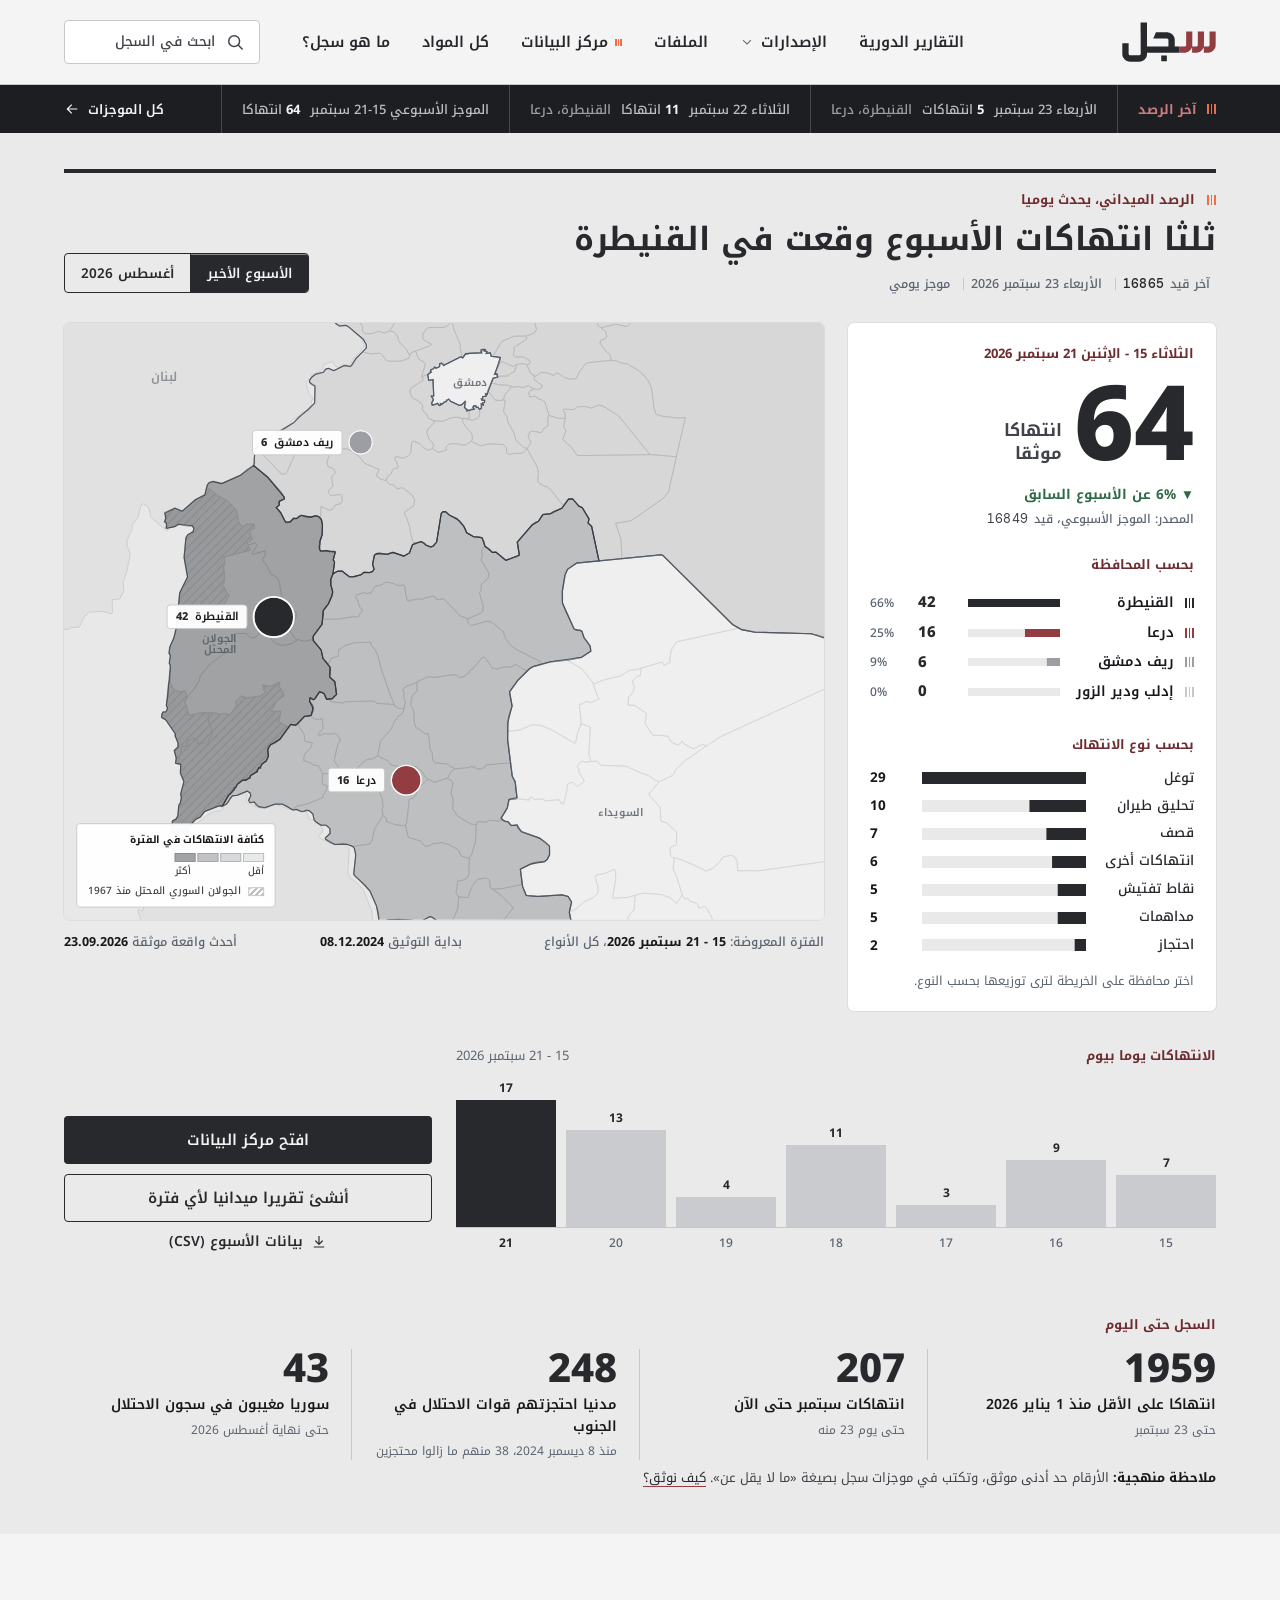
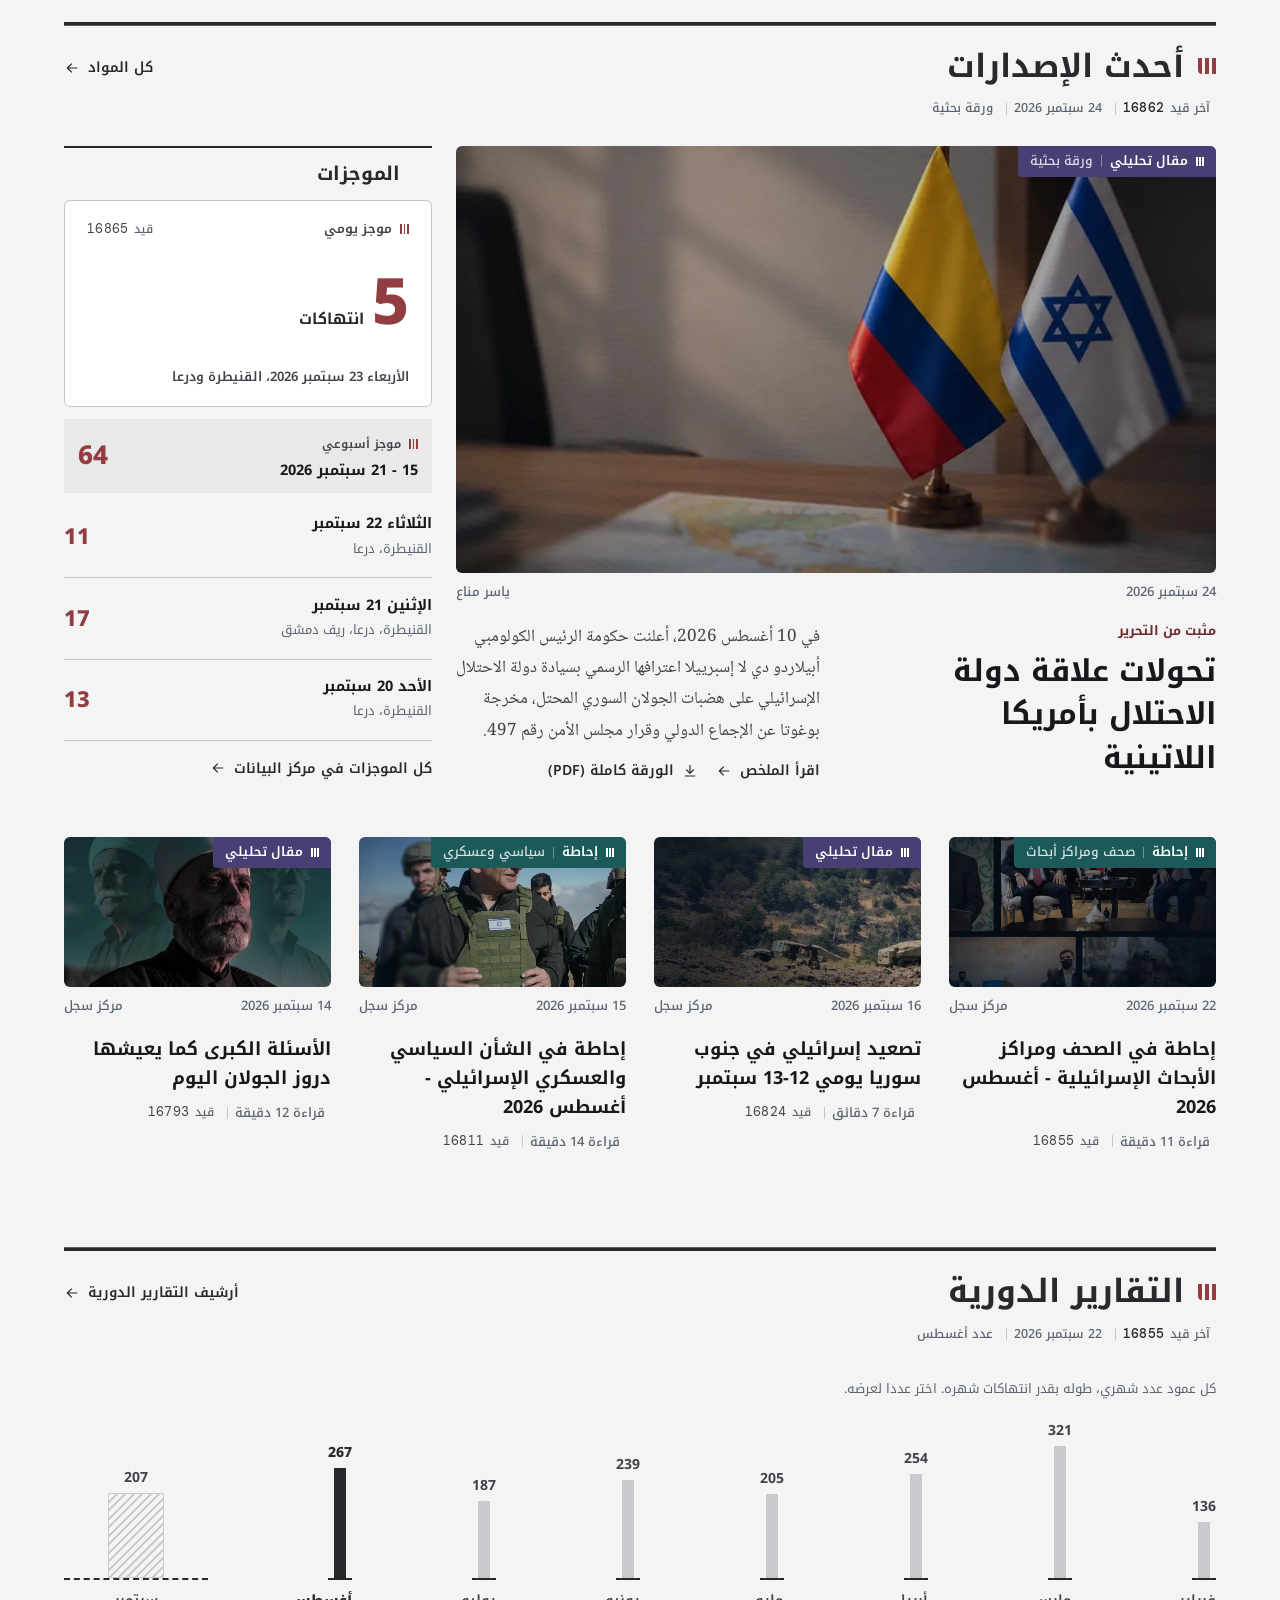
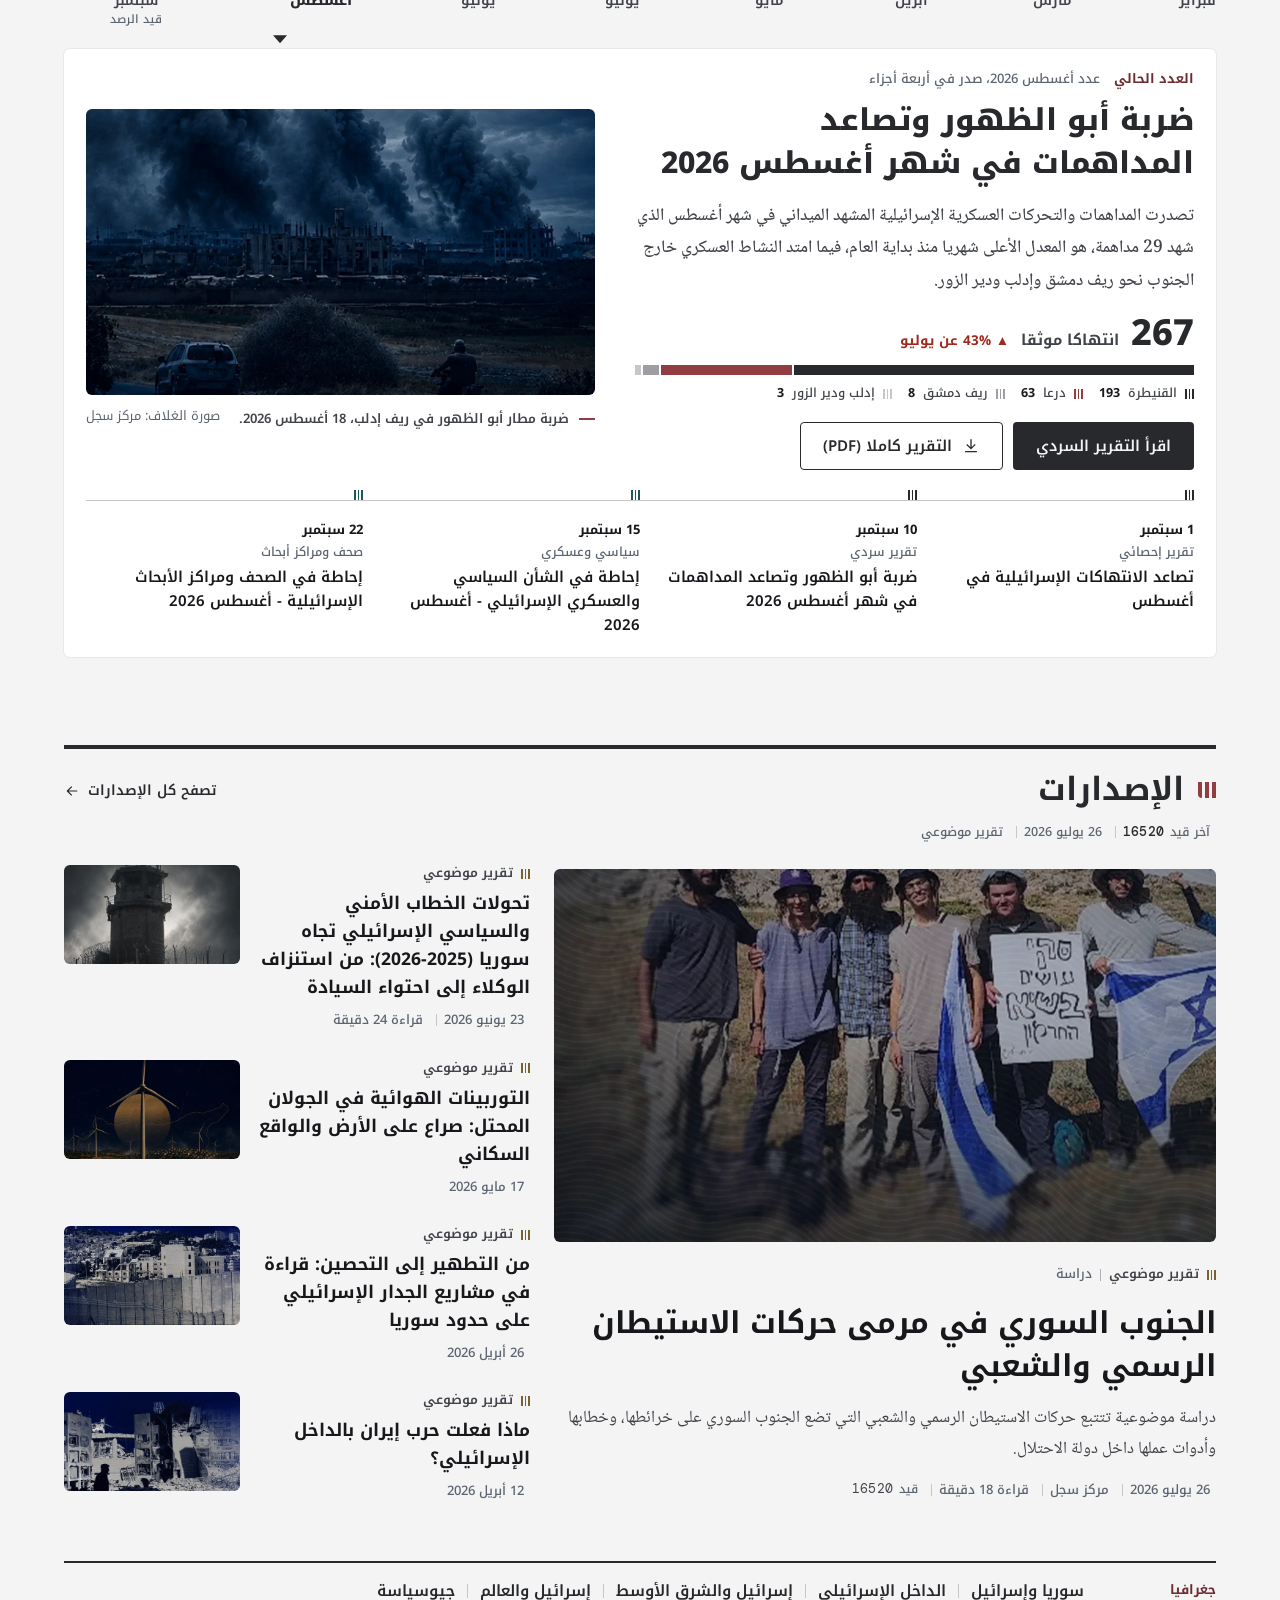
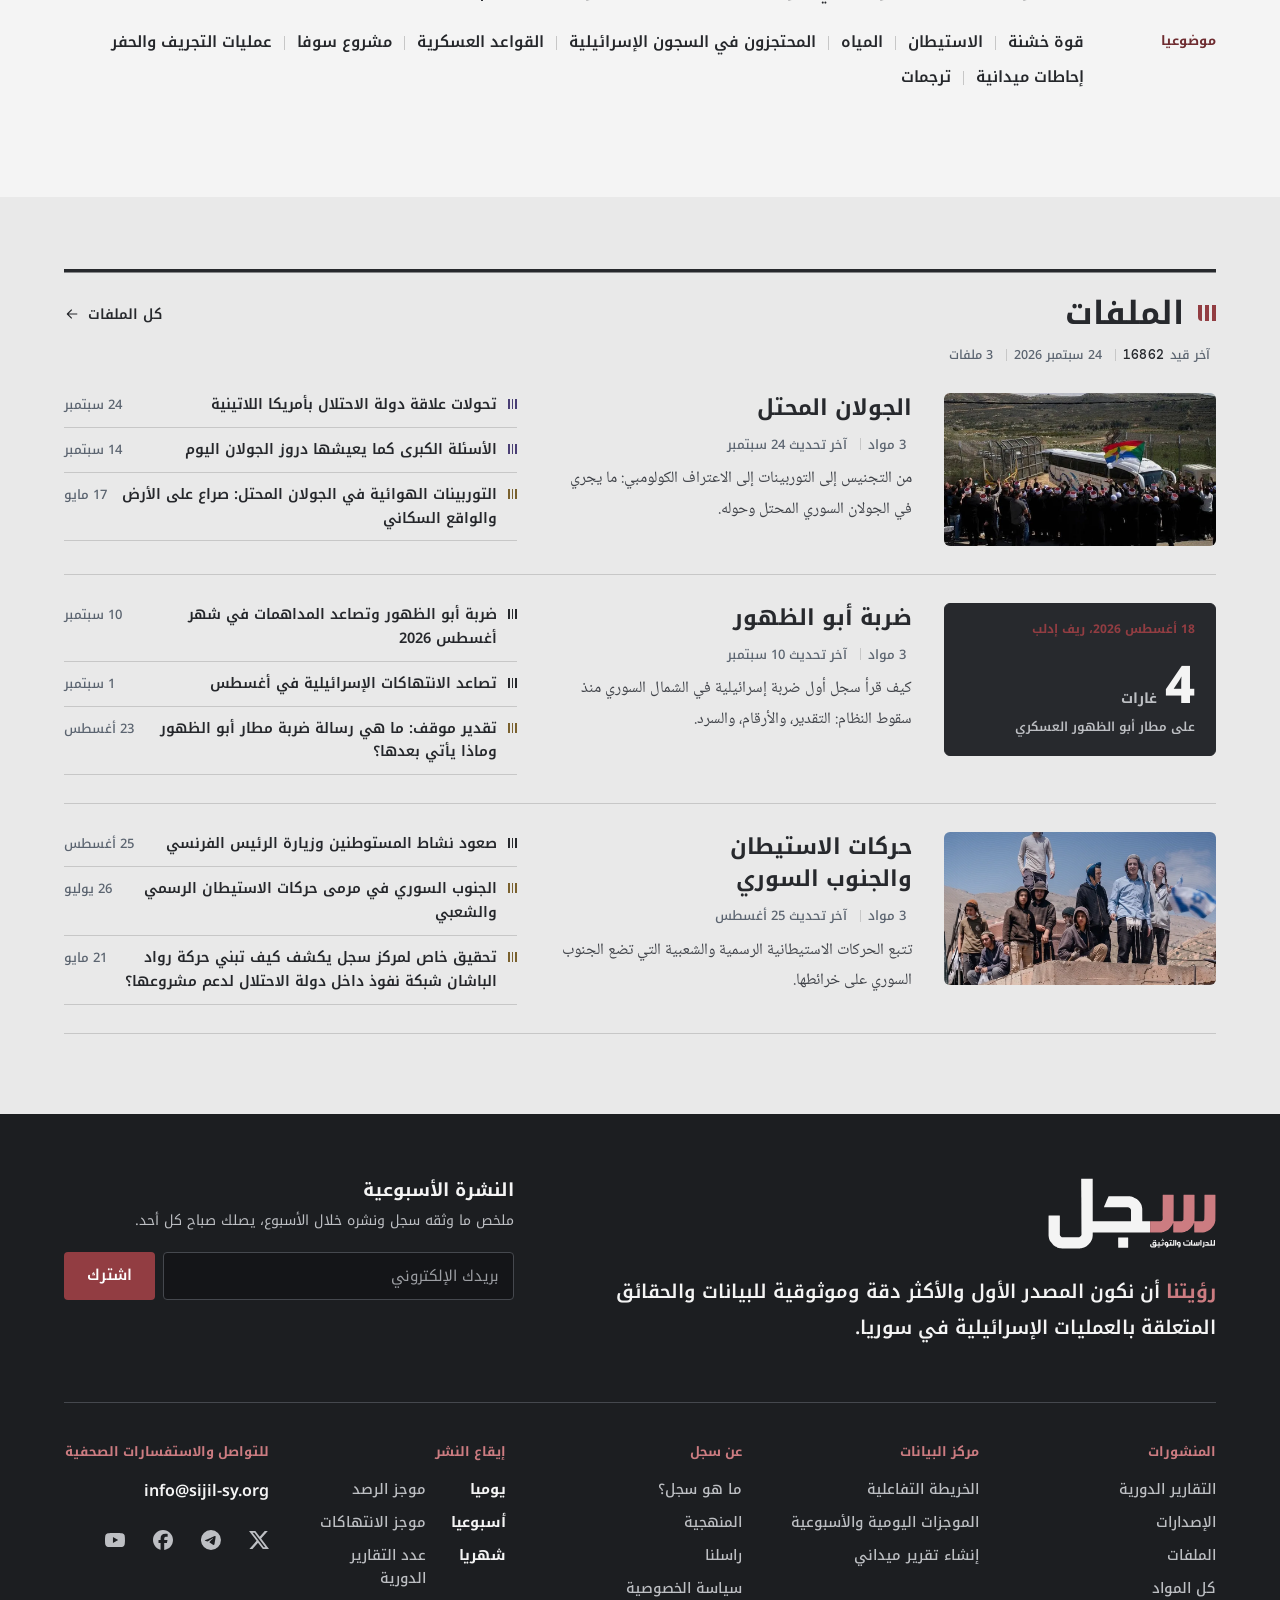
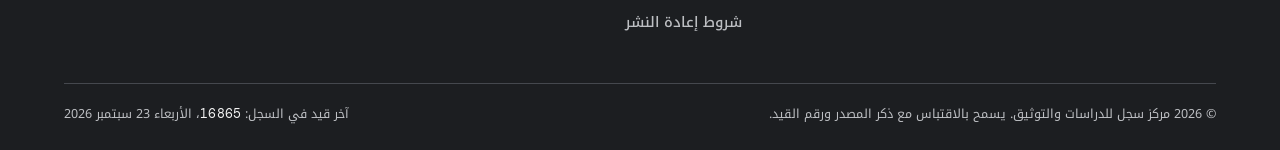
==== commit 5cf0a065: "Neutral greys replace the cream paper tones The page, surfaces, rules and light maps move from cream" ====
--- a/index.html
+++ b/index.html
@@ -10,8 +10,8 @@
 <link rel="icon" href="assets/img/sijil-icon-circle.svg" type="image/svg+xml">
 <link rel="preconnect" href="https://fonts.googleapis.com"><link rel="preconnect" href="https://fonts.gstatic.com" crossorigin>
 <link href="https://fonts.googleapis.com/css2?family=Noto+Kufi+Arabic:wght@400;500;600;700;800&amp;family=Noto+Naskh+Arabic:wght@400;500;600;700&amp;family=DM+Mono:wght@400;500&amp;display=swap" rel="stylesheet">
-<link rel="stylesheet" href="assets/css/sijil.css?v=23">
-<link rel="stylesheet" href="assets/css/site.css?v=23">
+<link rel="stylesheet" href="assets/css/sijil.css?v=24">
+<link rel="stylesheet" href="assets/css/site.css?v=24">
 </head>
 <body>
 <div class="sj site" data-page="index">
@@ -182,6 +182,6 @@
 </nav></div>
 <div class="toast-host" aria-live="polite"></div>
 </div>
-<script src="assets/js/sijil.js?v=23" defer></script>
+<script src="assets/js/sijil.js?v=24" defer></script>
 </body>
 </html>
--- a/assets/css/sijil.css
+++ b/assets/css/sijil.css
@@ -1,6 +1,6 @@
 /* ==========================================================================
    Sijil Design System — sijil.css  (v1.0 · 2026-09)
-   Brand source: Sijil identity (Oct 2026): charcoal #27292D, maroon #923D42, on cream #F6F3EC.
+   Brand source: Sijil identity (Oct 2026): charcoal #27292D, maroon #923D42, on neutral light grey #F4F4F4 (no cream).
    Token names keep their first roles: --navy-* is the charcoal scale, --gold-* the maroon scale.
    Concept: "The Open Register" — the site behaves like an institutional ledger.
    RTL-native: logical properties only. Arabic text is never letter-spaced.
@@ -26,11 +26,11 @@
   --gold-200: #DDBDBF;
   --gold-100: #EEDCDD;
 
-  --paper-50:  #FCFBF8;
-  --paper-100: #F6F3EC;         /* brand cream — the page */
-  --paper-200: #EEE9DE;
-  --paper-300: #E3DCCD;
-  --paper-400: #CFC6B4;
+  --paper-50:  #FFFFFF;
+  --paper-100: #F4F4F4;         /* the page: neutral light grey, no cream */
+  --paper-200: #E9E9E9;
+  --paper-300: #DCDCDC;
+  --paper-400: #C7C7C7;
 
   --ink-900: #17181B;
   --ink-800: #25272B;
@@ -76,7 +76,7 @@
   --seq-1: #F0F0F1; --seq-2: #D3D4D6; --seq-3: #A5A7AB; --seq-4: #66696E; --seq-5: #27292D;
   --rec-1: #F26B43; --rec-2: #E39A55; --rec-3: #D2BD78; --rec-4: #A9B39E; --rec-5: #8E9095;   /* on navy */
   --recl-1: #B8401F; --recl-2: #C8703A; --recl-3: #BF9A56; --recl-4: #A3A08A; --recl-5: #94969A; /* on paper */
-  --gov-quneitra: #27292D; --gov-daraa: #923D42; --gov-rif: #9C9EA3; --gov-other: #CFC6B4;
+  --gov-quneitra: #27292D; --gov-daraa: #923D42; --gov-rif: #9C9EA3; --gov-other: #C7C7C7;
 
   /* ---------- Typography ---------- */
   --font-kufi: "Noto Kufi Arabic", "Segoe UI", Tahoma, sans-serif;
@@ -116,8 +116,8 @@
   --r-1: 4px;                /* controls: buttons, fields, chips, segmented controls */
   --r-2: 6px;                /* surfaces and images */
   /* surfaces: canvas → section → raised; the interactive tint lives on hover */
-  --surface-section: #EFEADF;
-  --surface-raised: #FCFBF8;
+  --surface-section: #EAEAEA;
+  --surface-raised: #FFFFFF;
   --surface-hover: rgba(39, 41, 45, .035);
   --rule-hair: 1px solid var(--border);
   --rule-strong: 2px solid var(--border-strong);
@@ -359,7 +359,7 @@
 .tag--analysis { --c: var(--type-analysis); }
 .tag--translation { --c: var(--type-translation); }
 .tag__sub { font-weight: 500; color: var(--text-subtle); }
-.tag--solid .tag__sub { color: rgba(252, 251, 248, .82); }
+.tag--solid .tag__sub { color: rgba(255, 255, 255, .82); }
 .inv .tag { color: var(--text-inverse-muted); }
 
 .chip { display: inline-flex; align-items: center; gap: 6px; height: 34px; padding-inline: 12px; border: 1px solid var(--border); background: var(--surface); border-radius: var(--r-1); font: 500 13px/1 var(--font-kufi); color: var(--ink-700); white-space: nowrap; transition: border-color var(--dur-1), color var(--dur-1); }
@@ -727,7 +727,7 @@
 .empty__mark { width: 56px; height: 56px; border: 2px solid var(--navy-800); display: flex; align-items: center; justify-content: center; position: relative; }
 .empty__mark::after { content: ""; width: 14px; height: 14px; background: var(--gold-500); }
 .skel { background: var(--paper-300); position: relative; overflow: hidden; }
-.skel::after { content: ""; position: absolute; inset: 0; background: linear-gradient(to left, transparent, rgba(252, 251, 248, .6), transparent); transform: translateX(100%); animation: skel 1.4s var(--ease-in-out) infinite; }
+.skel::after { content: ""; position: absolute; inset: 0; background: linear-gradient(to left, transparent, rgba(255, 255, 255, .6), transparent); transform: translateX(100%); animation: skel 1.4s var(--ease-in-out) infinite; }
 @keyframes skel { to { transform: translateX(-100%); } }
 .loader-seen { display: inline-flex; align-items: flex-end; gap: 4px; height: 22px; }
 .loader-seen i { width: 5px; height: 100%; background: var(--gold-500); transform-origin: bottom; animation: seen 1.1s var(--ease-in-out) infinite; }
@@ -872,7 +872,7 @@
 .mon-gov[data-lvl="2"] { fill-opacity: .16; }
 .mon-gov[data-lvl="3"] { fill-opacity: .28; }
 .mon-gov[data-lvl="4"] { fill-opacity: .42; }
-.mon-legend { position: absolute; inset-block-end: 14px; inset-inline-end: 14px; background: rgba(252, 251, 248, .96); border: 1px solid var(--border); border-radius: var(--r-1); padding: 10px 12px; display: flex; flex-direction: column; gap: 8px; font: 500 11.5px/1.3 var(--font-kufi); color: var(--text-muted); }
+.mon-legend { position: absolute; inset-block-end: 14px; inset-inline-end: 14px; background: rgba(255, 255, 255, .96); border: 1px solid var(--border); border-radius: var(--r-1); padding: 10px 12px; display: flex; flex-direction: column; gap: 8px; font: 500 11.5px/1.3 var(--font-kufi); color: var(--text-muted); }
 .mon-legend__t { font-weight: 700; color: var(--ink-900); }
 .mon-legend__scale { display: grid; grid-template-columns: repeat(4, 24px); column-gap: 2px; row-gap: 4px; }
 .mon-legend__scale i { height: 10px; border: 1px solid rgba(39, 41, 45, .25); }
@@ -882,8 +882,8 @@
 .mon-legend__scale span:first-of-type { grid-column: 1 / 3; }
 .mon-legend__scale span:last-of-type { grid-column: 3 / 5; text-align: end; }
 .mon-legend__occ { display: flex; align-items: center; gap: 8px; }
-.mon-legend__occ i { width: 18px; height: 10px; border: 1px solid #C9BEA7; background: repeating-linear-gradient(135deg, #C9BEA7 0 2px, transparent 2px 5px); }
-.mon-out { position: absolute; inset-block-start: 14px; inset-inline-start: 14px; border-radius: var(--r-1); display: grid; grid-template-columns: auto minmax(0, 1fr); column-gap: 8px; align-items: baseline; max-width: 250px; background: rgba(252, 251, 248, .96); border: 1px solid var(--border); padding: 8px 12px; font: 600 12.5px/1.5 var(--font-kufi); color: var(--ink-900); }
+.mon-legend__occ i { width: 18px; height: 10px; border: 1px solid #BFBFBF; background: repeating-linear-gradient(135deg, #BFBFBF 0 2px, transparent 2px 5px); }
+.mon-out { position: absolute; inset-block-start: 14px; inset-inline-start: 14px; border-radius: var(--r-1); display: grid; grid-template-columns: auto minmax(0, 1fr); column-gap: 8px; align-items: baseline; max-width: 250px; background: rgba(255, 255, 255, .96); border: 1px solid var(--border); padding: 8px 12px; font: 600 12.5px/1.5 var(--font-kufi); color: var(--ink-900); }
 .mon-out b { color: var(--navy-800); font-weight: 800; }
 .mon-out[hidden] { display: none; }
 .mon-out small { grid-column: 2; font-weight: 400; font-size: 11.5px; color: var(--text-subtle); }
@@ -910,8 +910,8 @@
 .mobile .mon-legend__occ { display: none; }
 
 /* Light maps: pins, labels, legends and controls on the cream basemap */
-.map--light { background: #EDE8DD; }
-.map--light .pin__label { background: rgba(252, 251, 248, .96); color: var(--ink-900); border-color: var(--border); }
+.map--light { background: #E8E8E8; }
+.map--light .pin__label { background: rgba(255, 255, 255, .96); color: var(--ink-900); border-color: var(--border); }
 .map--light .pin__label b { color: var(--navy-800); }
 .map--light .pin__sq { outline-color: var(--paper-50); }
 .map--light .maplabel { color: rgba(74, 82, 94, .78); }
@@ -1044,7 +1044,7 @@
 /* Map symbols: anchored on the point; the circle scales from one base size, the label rides beside it */
 .mpin { position: absolute; width: 0; height: 0; padding: 0; border: 0; background: none; cursor: pointer; z-index: 2; }
 .mpin__c { position: absolute; left: 0; top: 0; display: block; border-radius: 50%; background: var(--pc); outline: 2px solid var(--paper-50); transition: transform var(--dur-3) var(--ease-in-out), opacity var(--dur-2) var(--ease-out); }
-.mpin__l { position: absolute; top: 0; white-space: nowrap; display: flex; align-items: center; gap: 8px; padding: 7px 9px; border-radius: var(--r-1); font: 600 12.5px/1 var(--font-kufi); background: rgba(252, 251, 248, .96); color: var(--ink-900); border: 1px solid var(--border); transition: transform var(--dur-3) var(--ease-in-out), opacity var(--dur-2) var(--ease-out); pointer-events: none; }
+.mpin__l { position: absolute; top: 0; white-space: nowrap; display: flex; align-items: center; gap: 8px; padding: 7px 9px; border-radius: var(--r-1); font: 600 12.5px/1 var(--font-kufi); background: rgba(255, 255, 255, .96); color: var(--ink-900); border: 1px solid var(--border); transition: transform var(--dur-3) var(--ease-in-out), opacity var(--dur-2) var(--ease-out); pointer-events: none; }
 .mpin__l[data-side="end"] { right: 0; }
 .mpin__l[data-side="start"] { left: 0; }
 .mpin__l b { color: var(--navy-800); font-weight: 800; font-variant-numeric: tabular-nums; }
--- a/assets/css/site.css
+++ b/assets/css/site.css
@@ -4,7 +4,7 @@
 
 /* ---------- 1. Page ---------- */
 html { -webkit-text-size-adjust: 100%; }
-body { margin: 0; background: #F6F3EC; }
+body { margin: 0; background: #F4F4F4; }
 .sj.site { overflow: clip; min-height: 100vh; }
 @media (prefers-reduced-motion: no-preference) { html { scroll-behavior: smooth; } }
 .sj.site [id] { scroll-margin-top: 104px; }
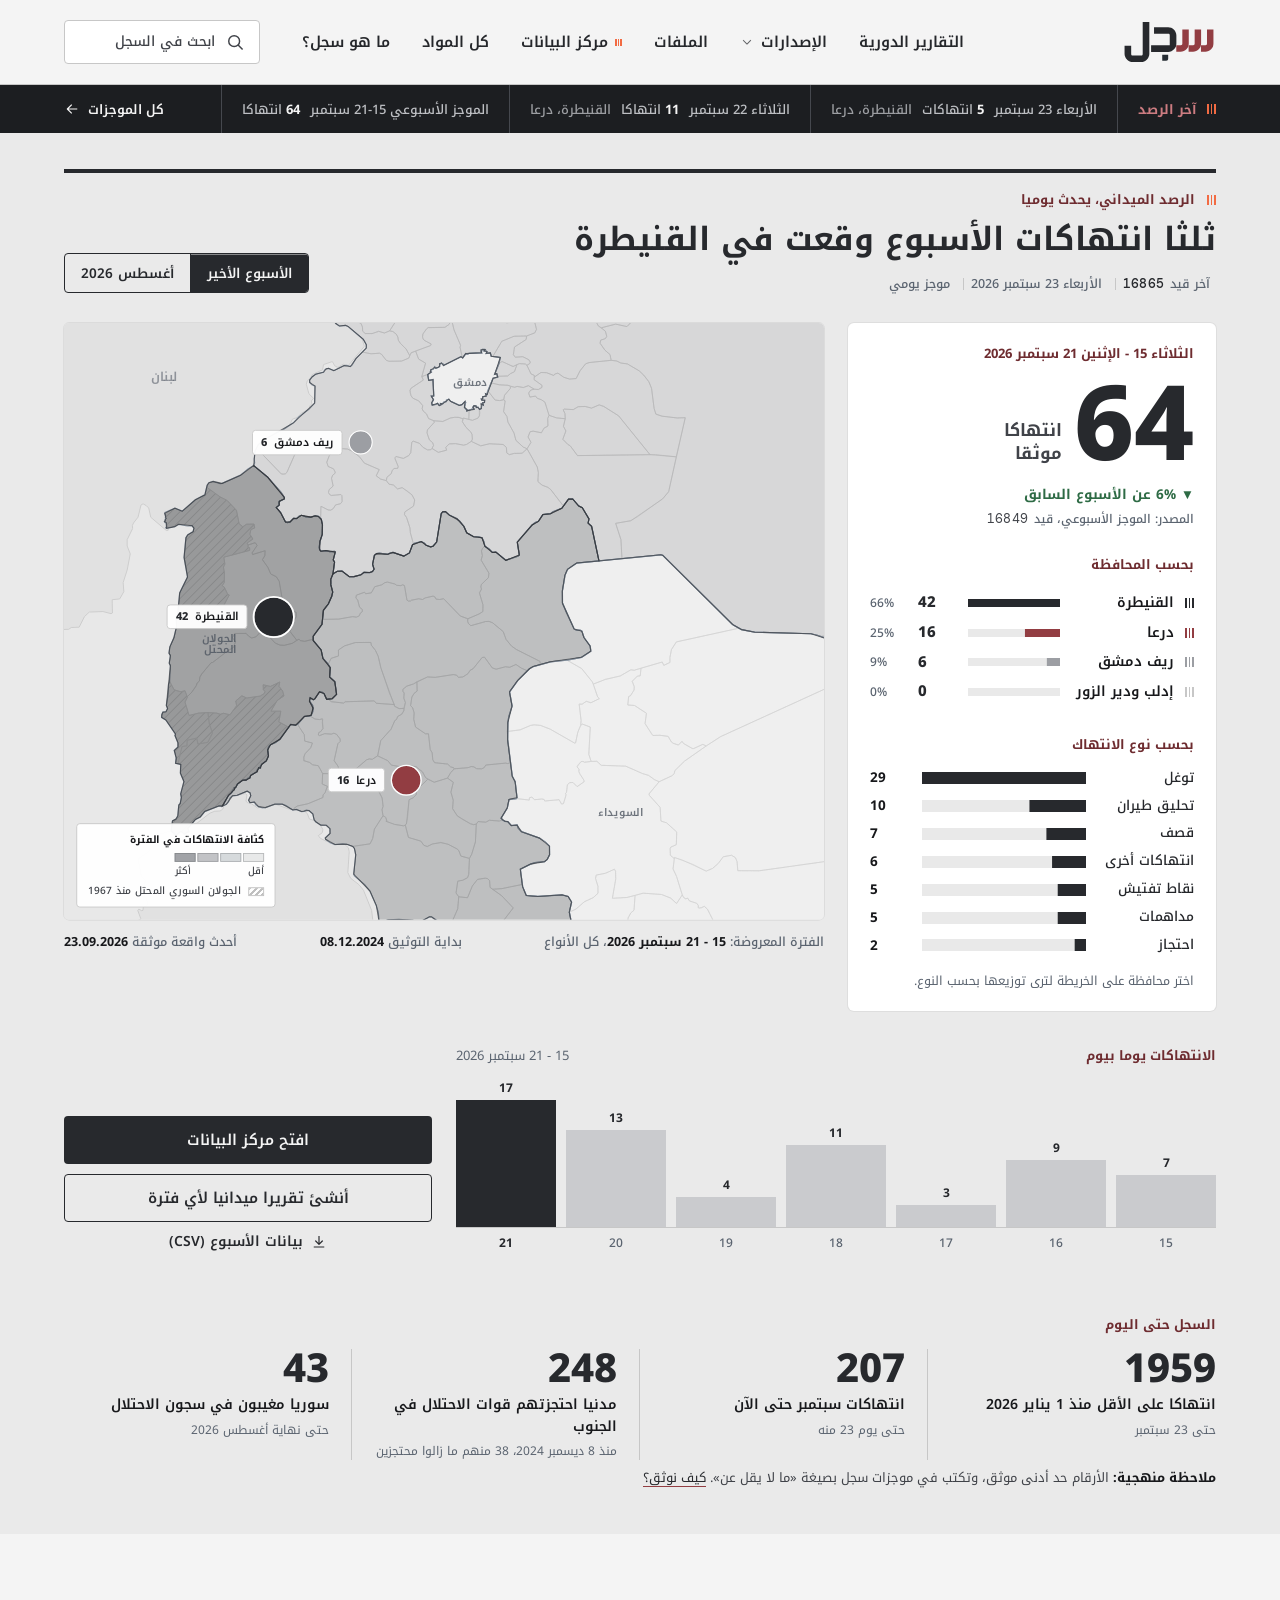
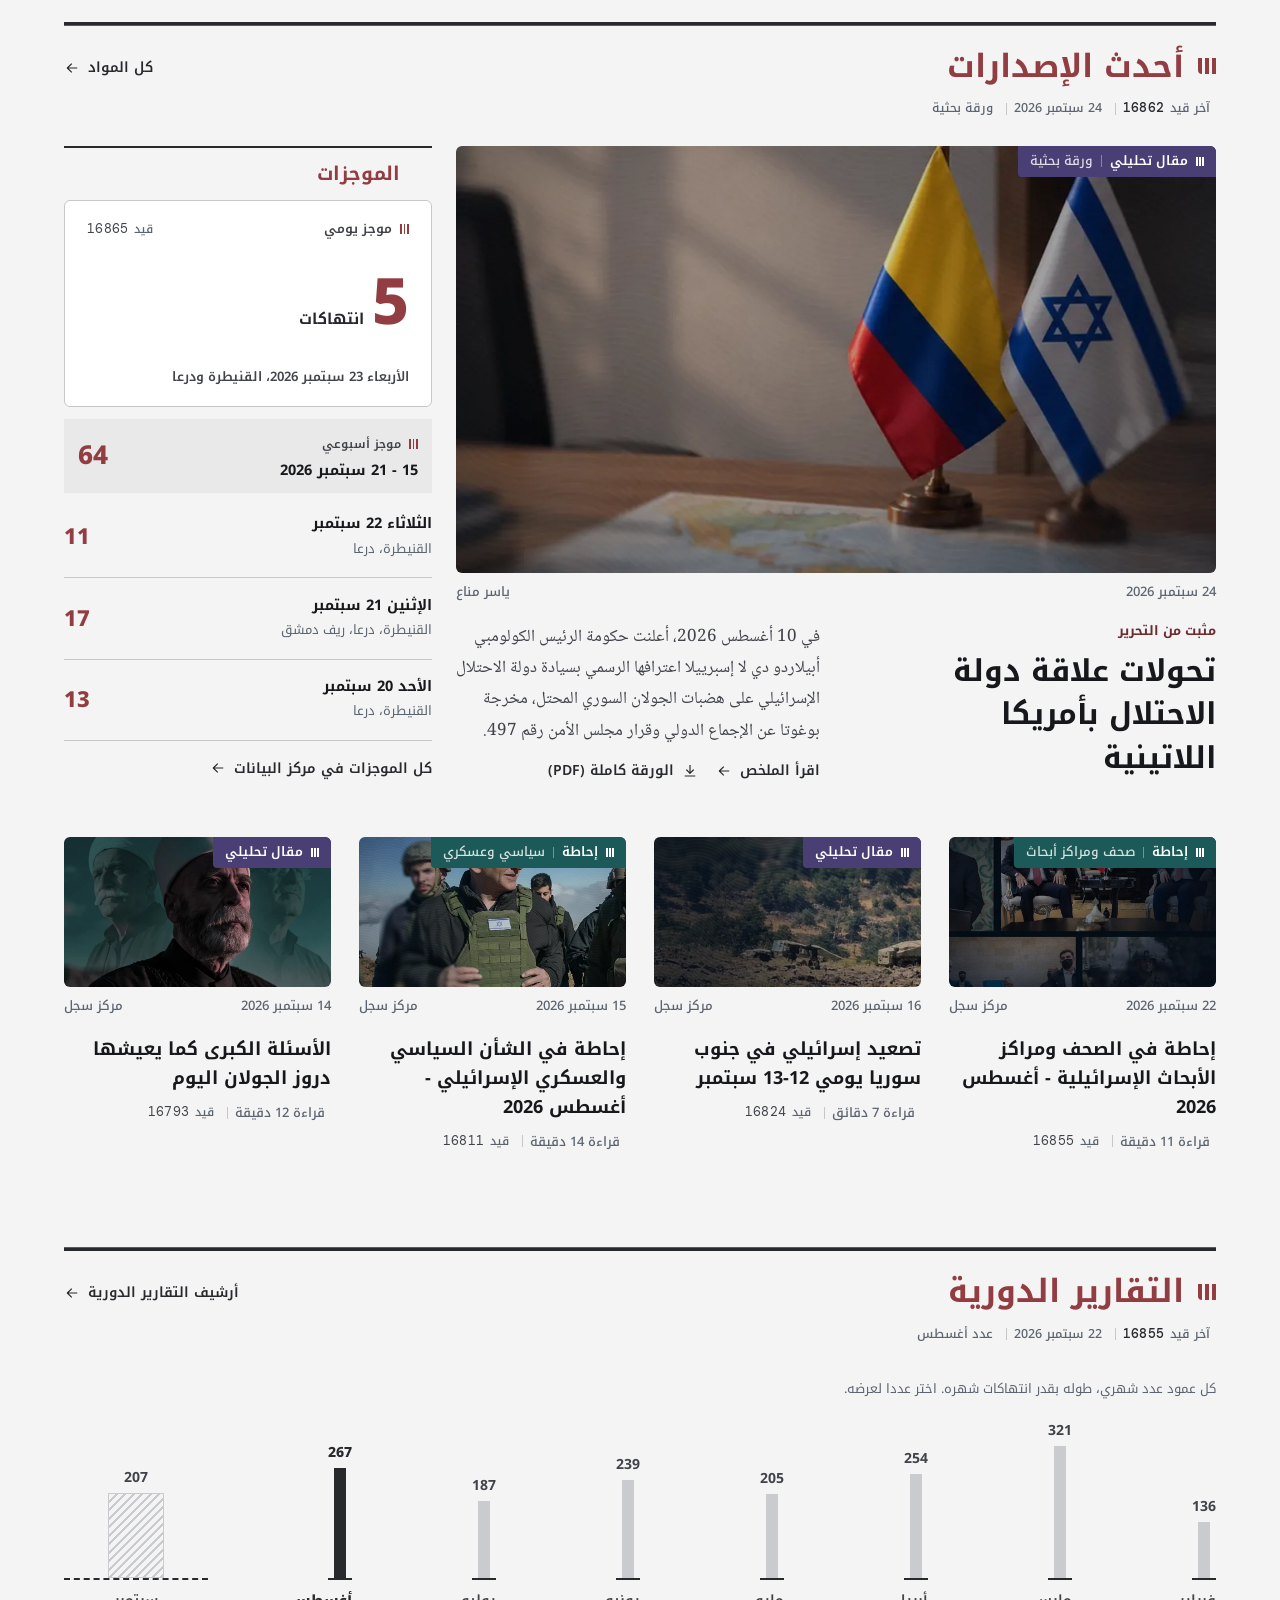
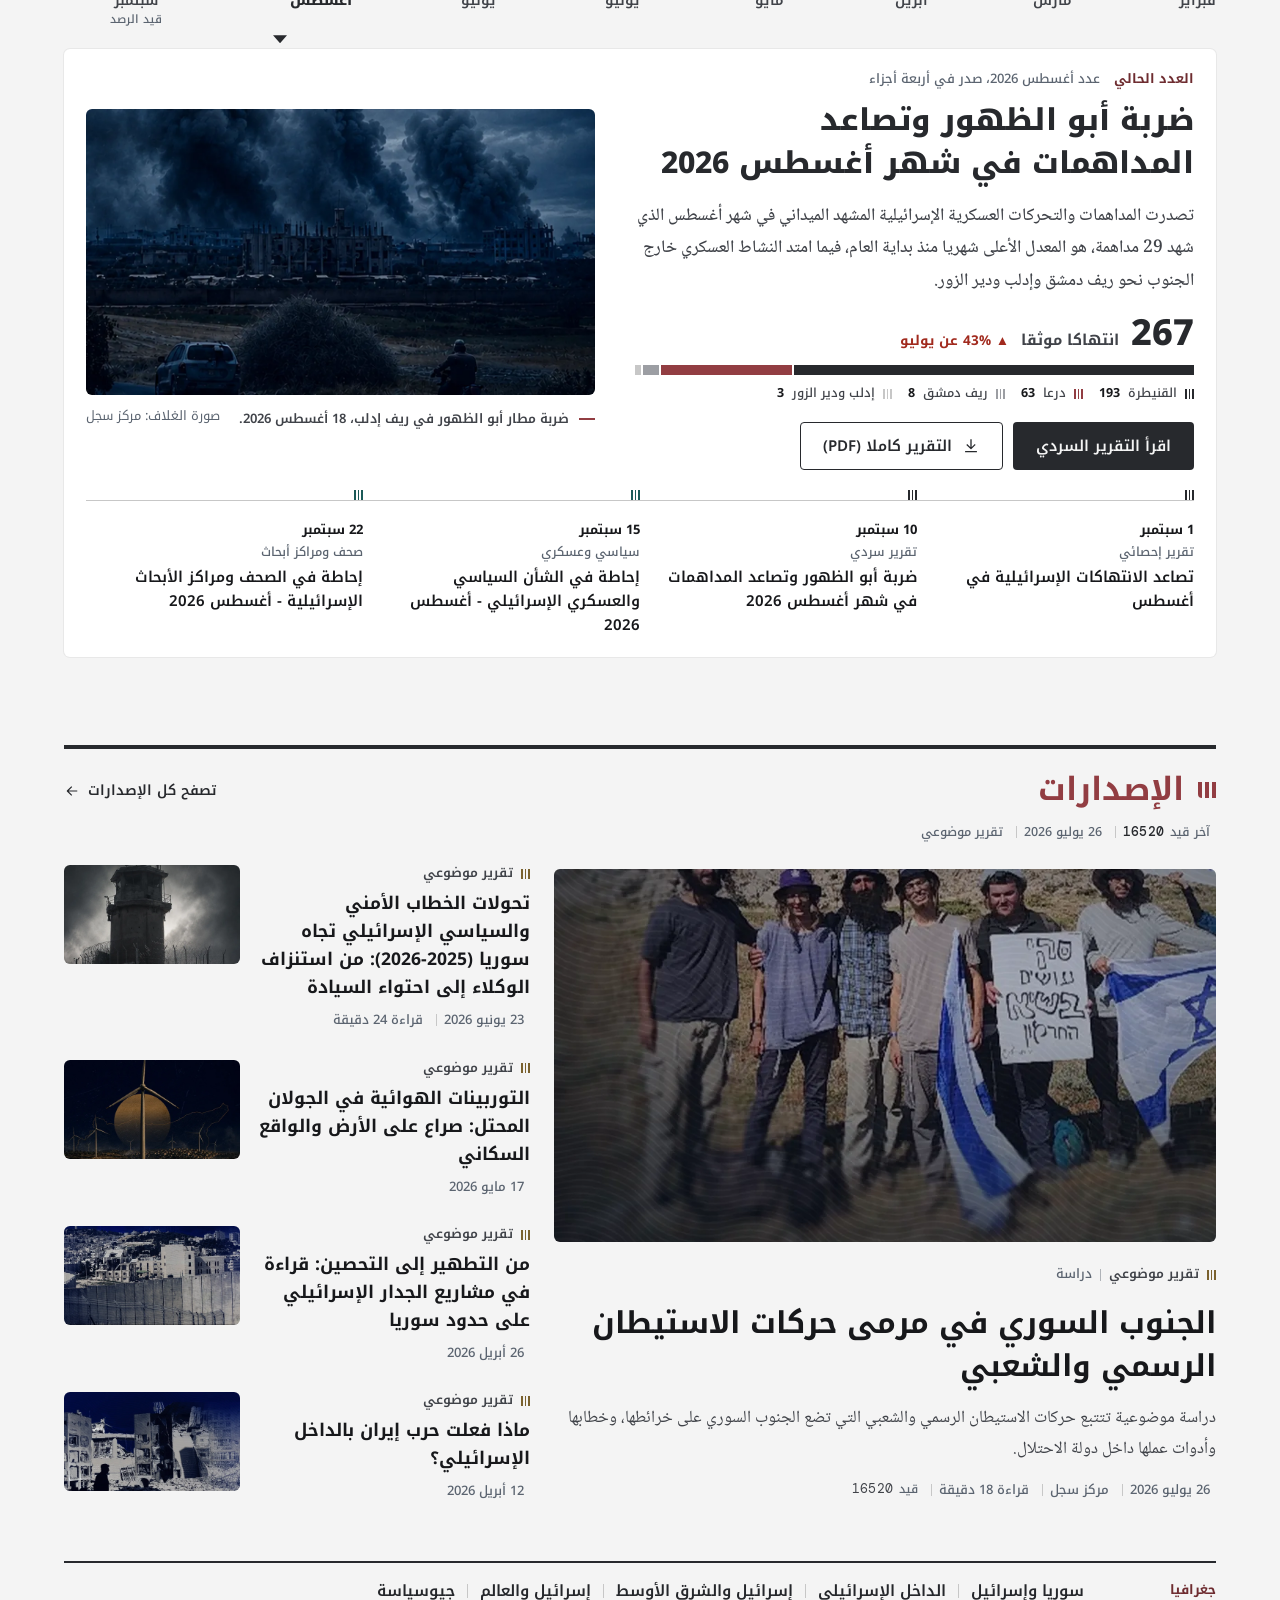
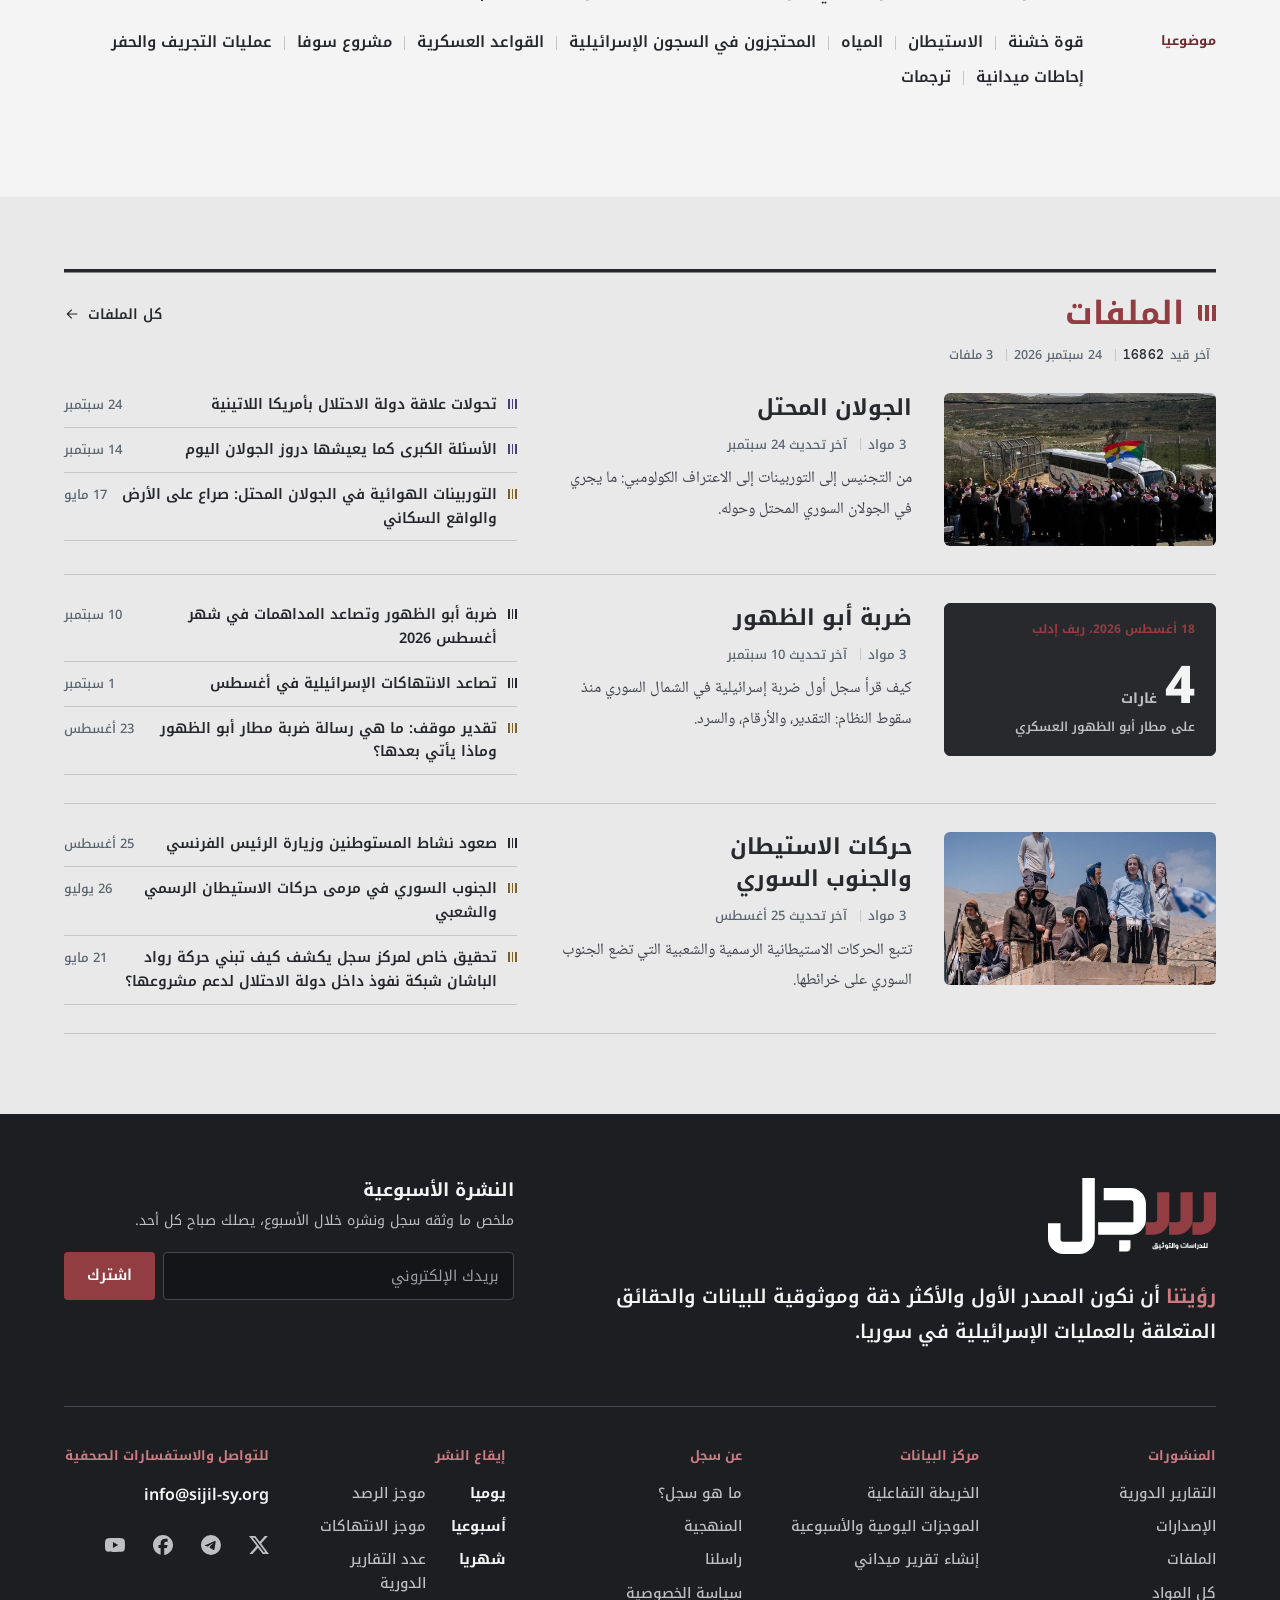
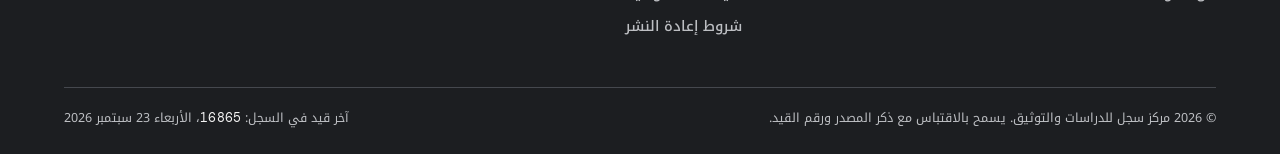
==== commit 77dcf46c: "Official brand logos and maroon titles from the client's brand kit - Header, footer, favicon and can" ====
--- a/index.html
+++ b/index.html
@@ -10,8 +10,8 @@
 <link rel="icon" href="assets/img/sijil-icon-circle.svg" type="image/svg+xml">
 <link rel="preconnect" href="https://fonts.googleapis.com"><link rel="preconnect" href="https://fonts.gstatic.com" crossorigin>
 <link href="https://fonts.googleapis.com/css2?family=Noto+Kufi+Arabic:wght@400;500;600;700;800&amp;family=Noto+Naskh+Arabic:wght@400;500;600;700&amp;family=DM+Mono:wght@400;500&amp;display=swap" rel="stylesheet">
-<link rel="stylesheet" href="assets/css/sijil.css?v=24">
-<link rel="stylesheet" href="assets/css/site.css?v=24">
+<link rel="stylesheet" href="assets/css/sijil.css?v=25">
+<link rel="stylesheet" href="assets/css/site.css?v=25">
 </head>
 <body>
 <div class="sj site" data-page="index">
@@ -182,6 +182,6 @@
 </nav></div>
 <div class="toast-host" aria-live="polite"></div>
 </div>
-<script src="assets/js/sijil.js?v=24" defer></script>
+<script src="assets/js/sijil.js?v=25" defer></script>
 </body>
 </html>
--- a/assets/css/sijil.css
+++ b/assets/css/sijil.css
@@ -309,7 +309,7 @@
    ========================================================================== */
 .sec-head { border-top: var(--rule-heavy); padding-top: 18px; display: flex; align-items: flex-start; justify-content: space-between; gap: 32px; }
 .sec-head__title { display: flex; align-items: center; gap: 14px; }
-.sec-head__title h2 { font: 700 var(--fs-h2)/var(--lh-h2) var(--font-kufi); color: var(--navy-800); }
+.sec-head__title h2 { font: 700 var(--fs-h2)/var(--lh-h2) var(--font-kufi); color: var(--maroon); }
 .sec-head__desc { font: 400 15px/1.75 var(--font-kufi); color: var(--text-muted); max-width: 560px; margin-top: 6px; }
 .sec-head--inv { border-top-color: var(--gold-500); }
 .sec-head--inv .sec-head__title h2 { color: var(--paper-100); }
@@ -745,7 +745,9 @@
    Doc boards (design-system presentation helpers — not part of the theme)
    ========================================================================== */
 .doc-kicker { font: 400 12px/1 var(--font-mono); color: var(--accent-ink); direction: ltr; unicode-bidi: isolate; }
-.doc-title { font: 800 40px/1.3 var(--font-kufi); color: var(--navy-800); }
+.doc-title { font: 800 40px/1.3 var(--font-kufi); color: var(--maroon); }
+/* brand guide (Oct 2026): titles maroon, text charcoal. Page titles override their inline colour; dark sections keep light titles */
+.sj main h1:not(.inv h1), .sj main h1:not(.inv h1) a { color: var(--maroon) !important; }
 .doc-h { font: 700 20px/1.5 var(--font-kufi); color: var(--navy-800); }
 .doc-p { font: 400 15px/1.85 var(--font-kufi); color: var(--text-muted); }
 .doc-note { font: 400 12.5px/1.7 var(--font-kufi); color: var(--text-subtle); }
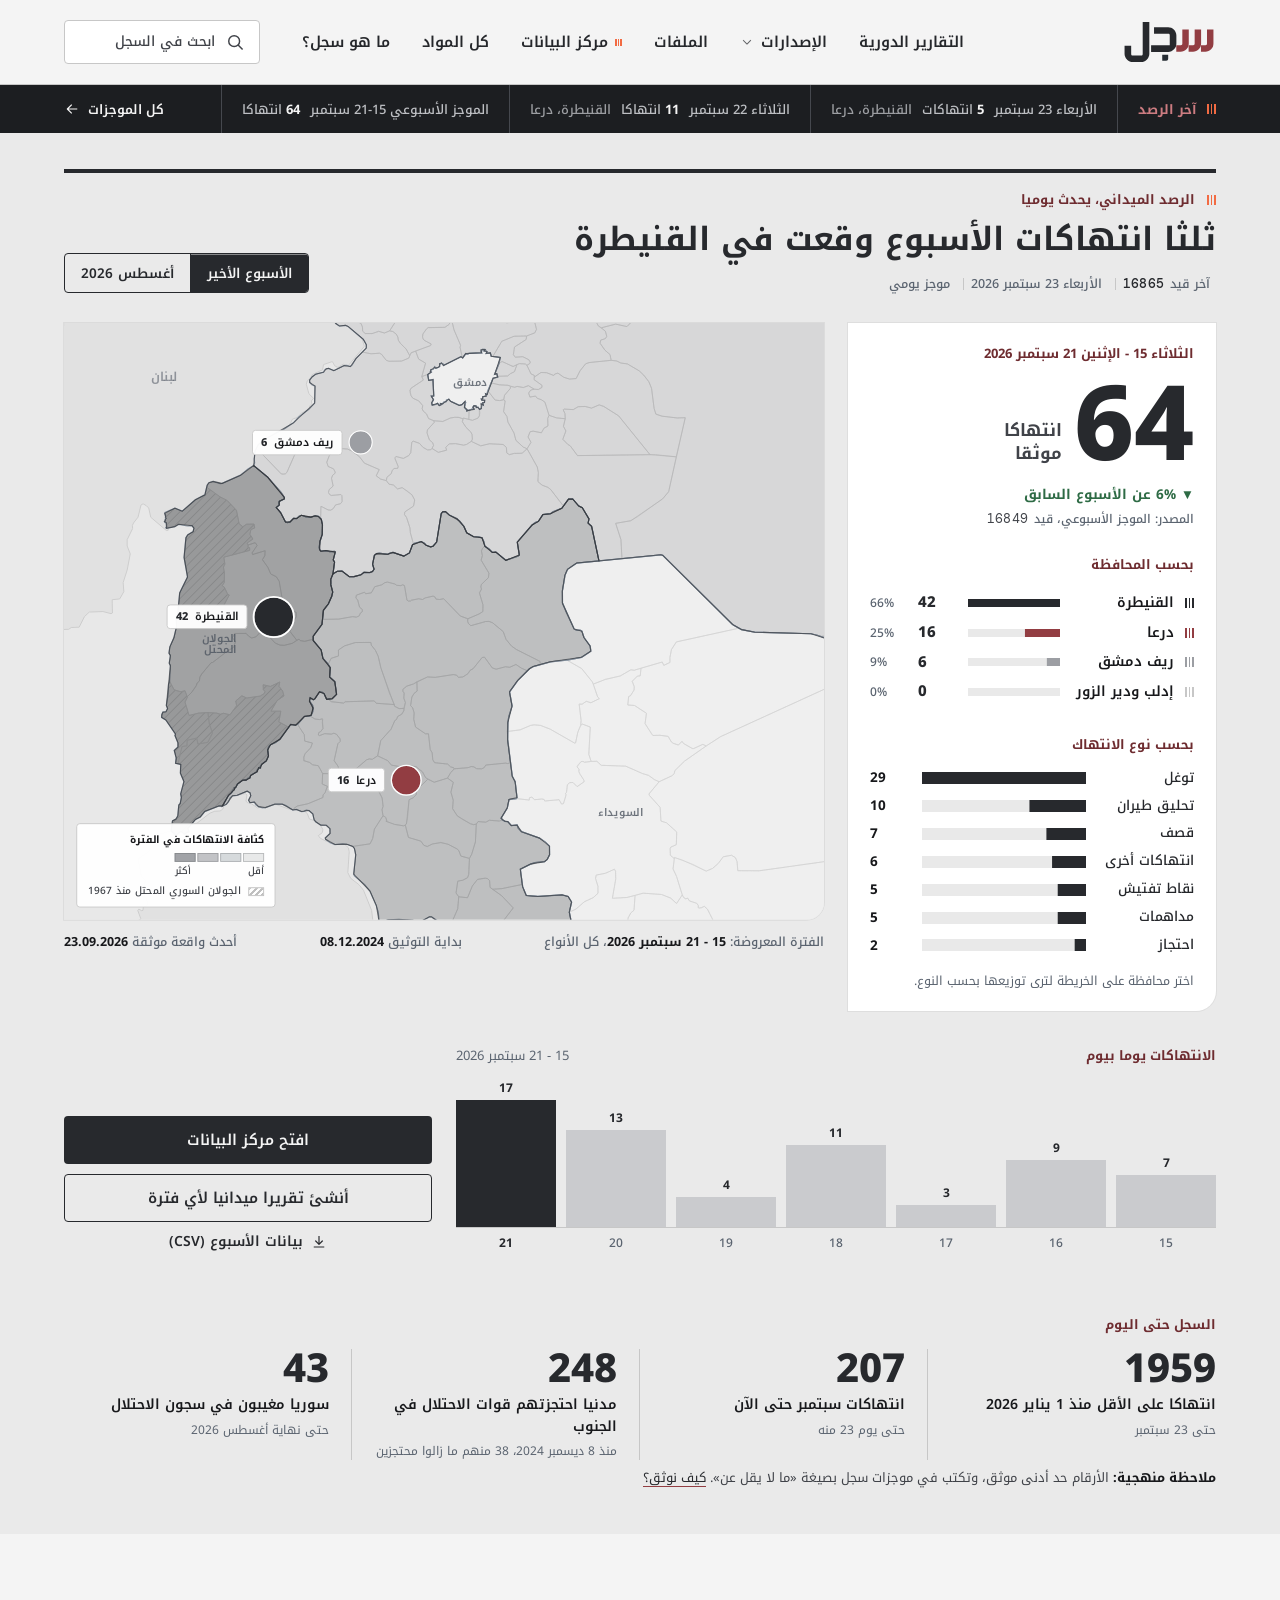
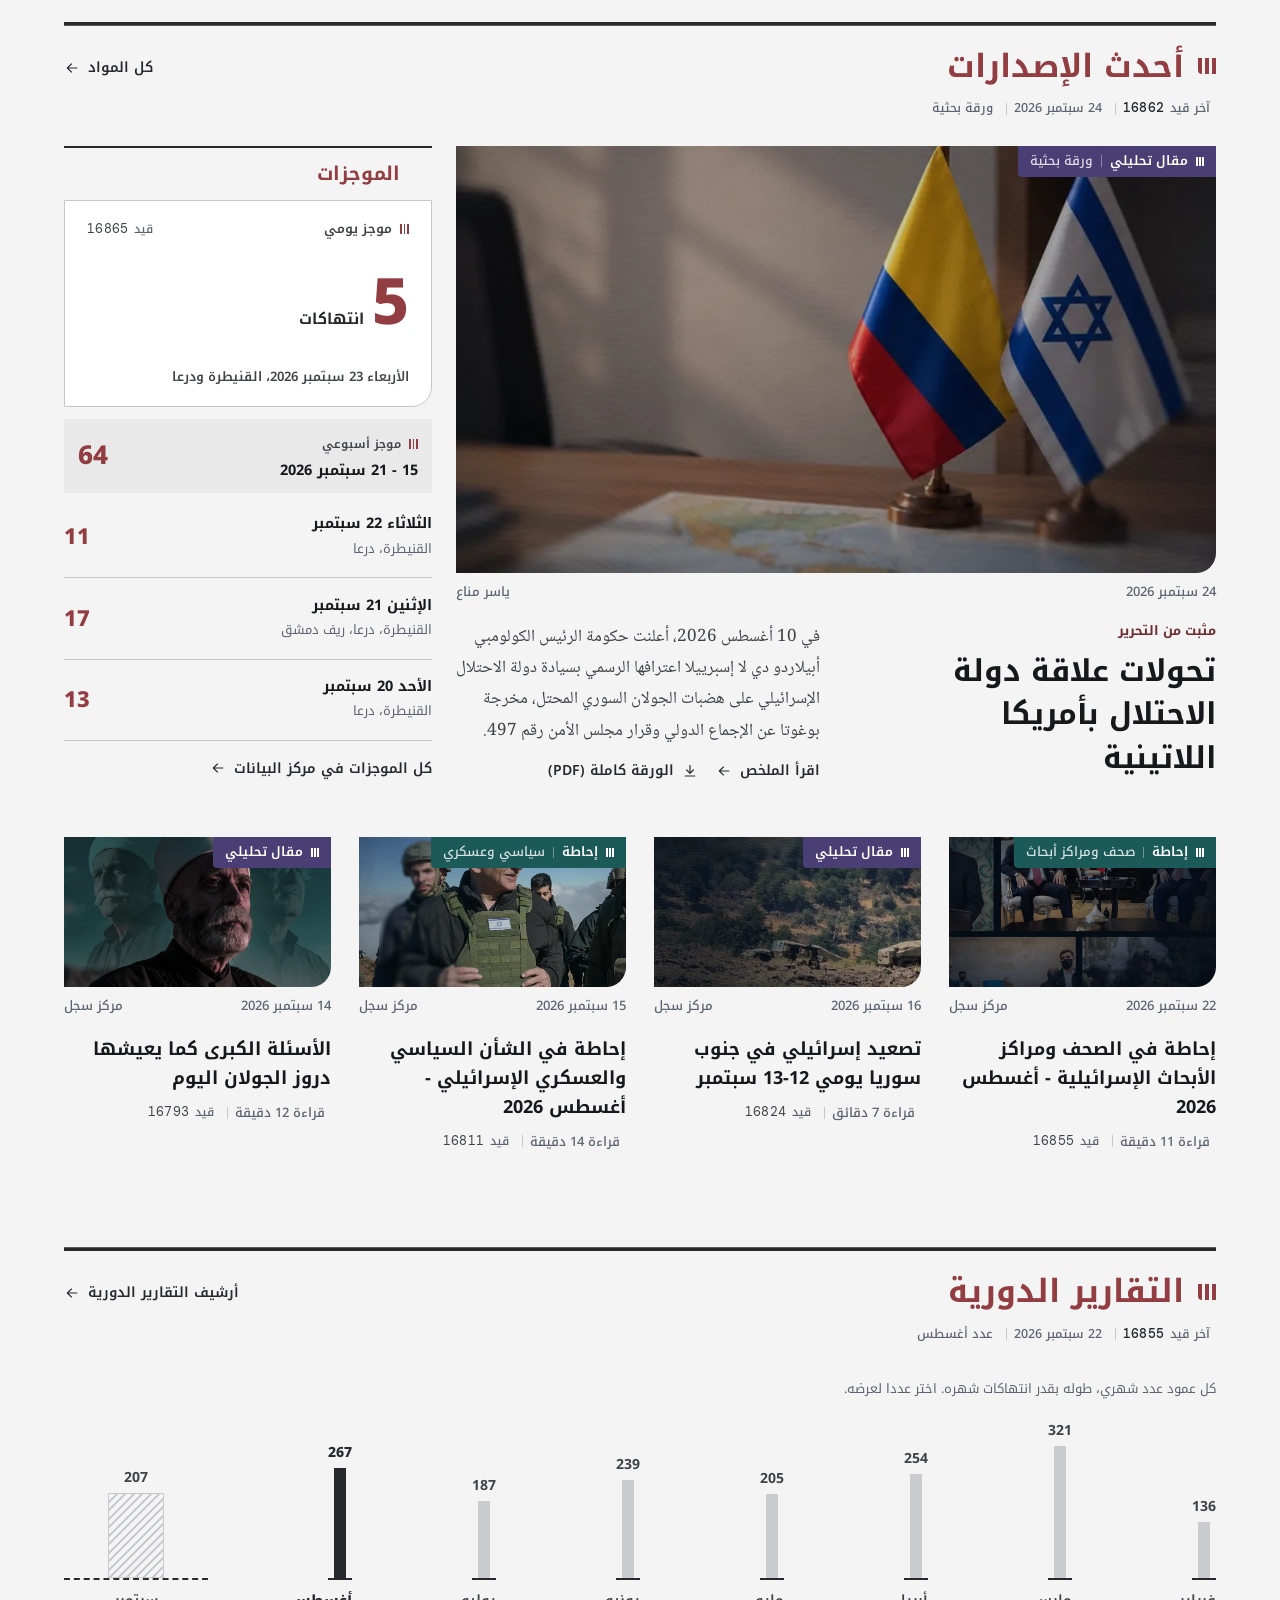
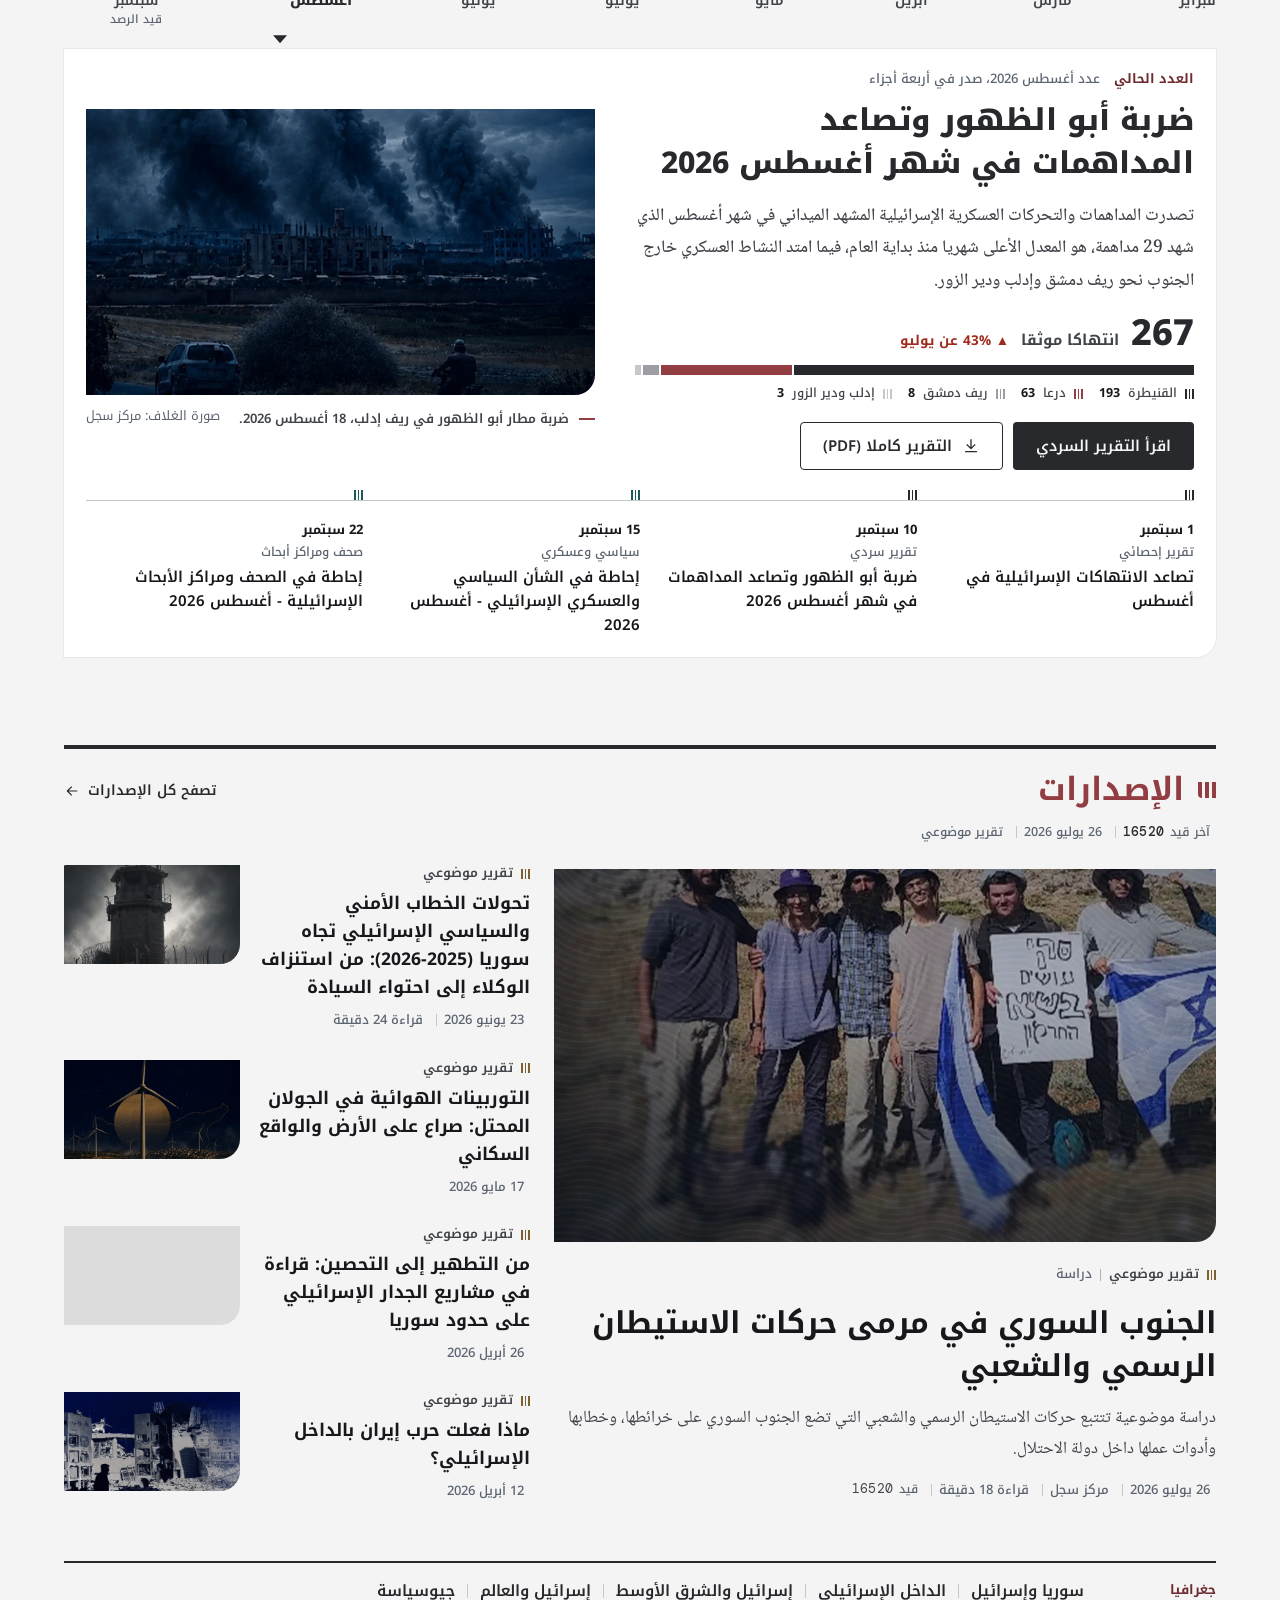
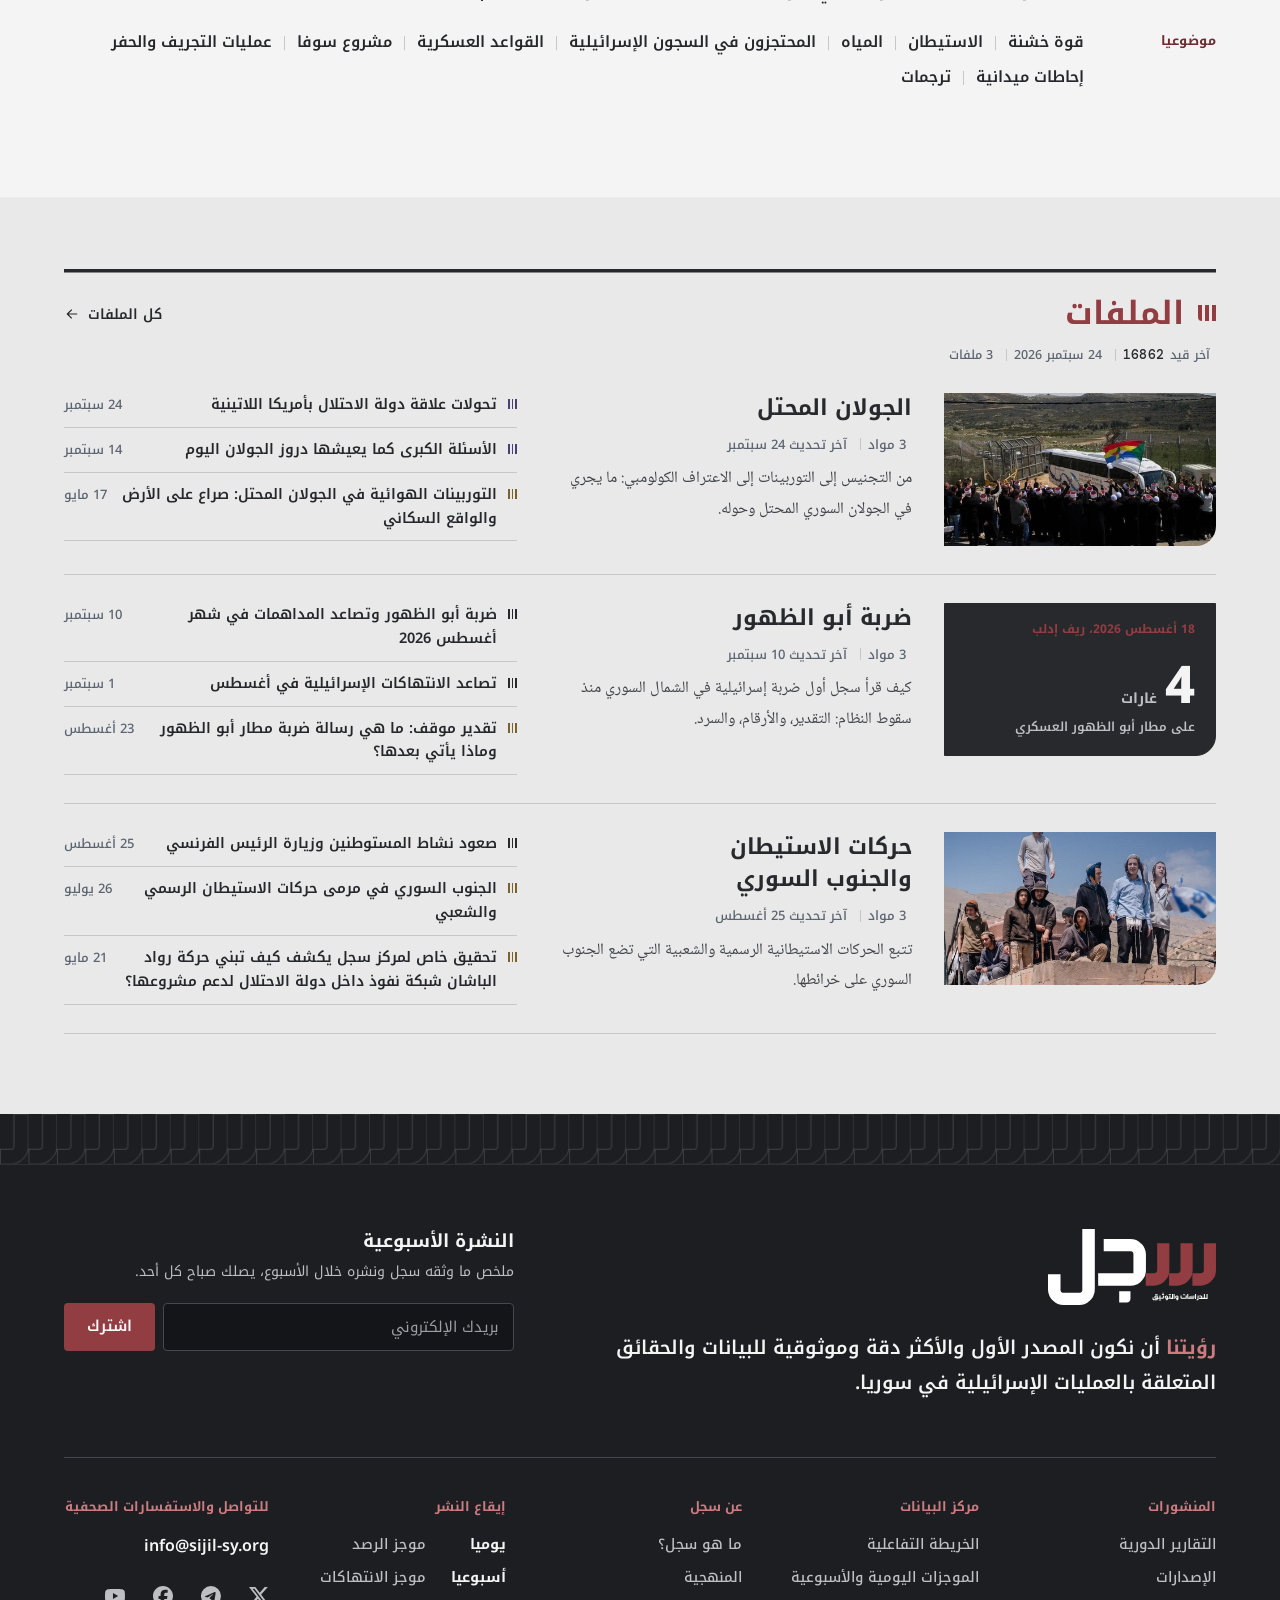
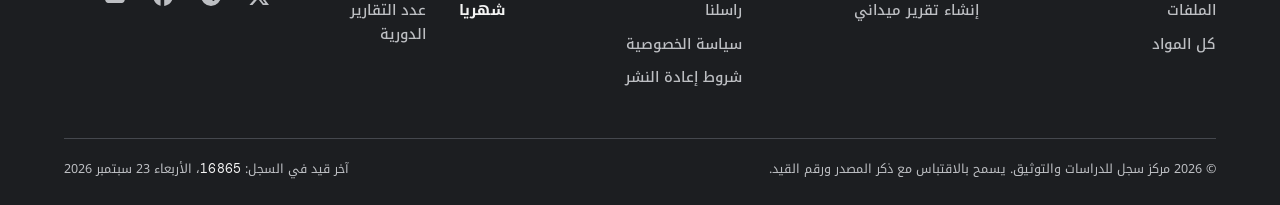
==== commit 4adc409c: "Brand shape corner and the strokes-of-seen pattern from the brand kit - Surfaces and images take the" ====
--- a/index.html
+++ b/index.html
@@ -10,8 +10,8 @@
 <link rel="icon" href="assets/img/sijil-icon-circle.svg" type="image/svg+xml">
 <link rel="preconnect" href="https://fonts.googleapis.com"><link rel="preconnect" href="https://fonts.gstatic.com" crossorigin>
 <link href="https://fonts.googleapis.com/css2?family=Noto+Kufi+Arabic:wght@400;500;600;700;800&amp;family=Noto+Naskh+Arabic:wght@400;500;600;700&amp;family=DM+Mono:wght@400;500&amp;display=swap" rel="stylesheet">
-<link rel="stylesheet" href="assets/css/sijil.css?v=25">
-<link rel="stylesheet" href="assets/css/site.css?v=25">
+<link rel="stylesheet" href="assets/css/sijil.css?v=26">
+<link rel="stylesheet" href="assets/css/site.css?v=26">
 </head>
 <body>
 <div class="sj site" data-page="index">
@@ -169,7 +169,7 @@
 </section>
 
 </div></main>
-<div class="bp-d"><footer class="footer footer--d inv"><div class="container"><div class="footer__top"><div class="footer__brand"><img class="footer__logo" src="assets/img/sijil-logo-full-reverse.svg" alt="مركز سجل للدراسات والتوثيق"><p class="footer__vision"><b>رؤيتنا</b> أن نكون المصدر الأول والأكثر دقة وموثوقية للبيانات والحقائق المتعلقة بالعمليات الإسرائيلية في سوريا.</p></div><section class="footer__nl" aria-labelledby="nl-d-t"><h2 id="nl-d-t">النشرة الأسبوعية</h2><p>ملخص ما وثقه سجل ونشره خلال الأسبوع، يصلك صباح كل أحد.</p><form class="footer__form" onsubmit="return false"><label class="sr" for="nl-d">بريدك الإلكتروني</label><input id="nl-d" class="input" type="email" placeholder="بريدك الإلكتروني" autocomplete="email"><button class="btn btn--gold" type="submit">اشترك</button></form></section></div><div class="footer__links"><nav class="footer__col" aria-label="المنشورات"><h2>المنشورات</h2><ul><li><a href="reports.html">التقارير الدورية</a></li><li><a href="tag.html">الإصدارات</a></li><li><a href="tag.html">الملفات</a></li><li><a href="archive.html">كل المواد</a></li></ul></nav><nav class="footer__col" aria-label="مركز البيانات"><h2>مركز البيانات</h2><ul><li><a href="data.html">الخريطة التفاعلية</a></li><li><a href="data.html">الموجزات اليومية والأسبوعية</a></li><li><a href="field-report.html">إنشاء تقرير ميداني</a></li></ul></nav><nav class="footer__col" aria-label="عن سجل"><h2>عن سجل</h2><ul><li><a href="about.html">ما هو سجل؟</a></li><li><a href="about.html">المنهجية</a></li><li><a href="contact.html">راسلنا</a></li><li><a href="#">سياسة الخصوصية</a></li><li><a href="#">شروط إعادة النشر</a></li></ul></nav><div class="footer__col"><h2>إيقاع النشر</h2><ul class="footer__cadence"><li><b>يوميا</b><span>موجز الرصد</span></li><li><b>أسبوعيا</b><span>موجز الانتهاكات</span></li><li><b>شهريا</b><span>عدد التقارير الدورية</span></li></ul></div><div class="footer__col"><h2>للتواصل والاستفسارات الصحفية</h2><a class="footer__mail" href="mailto:info@sijil-sy.org">info@sijil-sy.org</a><div class="footer__social"><a href="https://x.com/sijlnews" target="_blank" rel="noopener" aria-label="سجل على إكس"><svg class="ic ic--fill " viewBox="0 0 24 24" aria-hidden="true"><path d="M18.9 1.15h3.68l-8.04 9.19L24 22.85h-7.41l-5.8-7.59-6.64 7.59H.47l8.6-9.83L0 1.15h7.59l5.25 6.94zm-1.29 19.49h2.04L6.49 3.24H4.3z"/></svg></a><a href="#" aria-label="سجل على تلغرام"><svg class="ic ic--fill " viewBox="0 0 24 24" aria-hidden="true"><path d="M11.94 0A12 12 0 1 0 12 24 12 12 0 0 0 11.94 0zm4.97 7.22c.1 0 .32.02.46.14.12.1.15.23.17.33.02.09.04.3.02.47-.18 1.9-.96 6.5-1.36 8.63-.17.9-.5 1.2-.82 1.23-.7.06-1.22-.46-1.9-.9-1.05-.7-1.65-1.13-2.67-1.8-1.19-.78-.42-1.21.26-1.91.17-.19 3.24-2.98 3.3-3.23.01-.03.02-.15-.05-.21-.07-.06-.18-.04-.25-.03-.1.03-1.8 1.14-5.06 3.35-.48.33-.91.49-1.3.48-.43-.01-1.25-.24-1.87-.44-.75-.25-1.35-.38-1.3-.79.03-.22.33-.44.9-.66 3.5-1.53 5.83-2.53 7-3.02 3.33-1.38 4.02-1.62 4.47-1.63z"/></svg></a><a href="#" aria-label="سجل على فيسبوك"><svg class="ic ic--fill " viewBox="0 0 24 24" aria-hidden="true"><path d="M9.1 23.69v-7.98H6.63v-3.67H9.1v-1.58c0-4.09 1.85-5.98 5.86-5.98.4 0 .96.04 1.47.1.39.05.77.11 1.14.2v3.32c-.22-.02-.44-.03-.65-.04h-.73c-.71 0-1.26.1-1.68.31-.28.14-.51.35-.68.63-.26.42-.37 1-.37 1.75v1.3h3.92l-.39 2.1-.29 1.56h-3.25v8.25C19.4 23.24 24 18.18 24 12.04c0-6.63-5.37-12-12-12S0 5.42 0 12.04c0 5.63 3.87 10.35 9.1 11.65z"/></svg></a><a href="#" aria-label="سجل على يوتيوب"><svg class="ic ic--fill " viewBox="0 0 24 24" aria-hidden="true"><path d="M23.5 6.19a3.02 3.02 0 0 0-2.12-2.14C19.5 3.55 12 3.55 12 3.55s-7.5 0-9.38.5A3.02 3.02 0 0 0 .5 6.19C0 8.07 0 12 0 12s0 3.93.5 5.81a3.02 3.02 0 0 0 2.12 2.14c1.88.5 9.38.5 9.38.5s7.5 0 9.38-.5a3.02 3.02 0 0 0 2.12-2.14C24 15.93 24 12 24 12s0-3.93-.5-5.81zM9.55 15.57V8.43L15.82 12z"/></svg></a></div></div></div><div class="footer__legal"><span>© 2026 مركز سجل للدراسات والتوثيق. يسمح بالاقتباس مع ذكر المصدر ورقم القيد.</span><span>آخر قيد في السجل: <span class="recno"><b>16865</b></span>، الأربعاء 23 سبتمبر 2026</span></div></div></footer></div><div class="bp-t"><footer class="footer footer--t inv"><div class="container"><div class="footer__top"><div class="footer__brand"><img class="footer__logo" src="assets/img/sijil-logo-full-reverse.svg" alt="مركز سجل للدراسات والتوثيق"><p class="footer__vision"><b>رؤيتنا</b> أن نكون المصدر الأول والأكثر دقة وموثوقية للبيانات والحقائق المتعلقة بالعمليات الإسرائيلية في سوريا.</p></div><section class="footer__nl" aria-labelledby="nl-t-t"><h2 id="nl-t-t">النشرة الأسبوعية</h2><p>ملخص ما وثقه سجل ونشره خلال الأسبوع، يصلك صباح كل أحد.</p><form class="footer__form" onsubmit="return false"><label class="sr" for="nl-t">بريدك الإلكتروني</label><input id="nl-t" class="input" type="email" placeholder="بريدك الإلكتروني" autocomplete="email"><button class="btn btn--gold" type="submit">اشترك</button></form></section></div><div class="footer__links"><nav class="footer__col" aria-label="المنشورات"><h2>المنشورات</h2><ul><li><a href="reports.html">التقارير الدورية</a></li><li><a href="tag.html">الإصدارات</a></li><li><a href="tag.html">الملفات</a></li><li><a href="archive.html">كل المواد</a></li></ul></nav><nav class="footer__col" aria-label="مركز البيانات"><h2>مركز البيانات</h2><ul><li><a href="data.html">الخريطة التفاعلية</a></li><li><a href="data.html">الموجزات اليومية والأسبوعية</a></li><li><a href="field-report.html">إنشاء تقرير ميداني</a></li></ul></nav><nav class="footer__col" aria-label="عن سجل"><h2>عن سجل</h2><ul><li><a href="about.html">ما هو سجل؟</a></li><li><a href="about.html">المنهجية</a></li><li><a href="contact.html">راسلنا</a></li><li><a href="#">سياسة الخصوصية</a></li><li><a href="#">شروط إعادة النشر</a></li></ul></nav><div class="footer__col"><h2>إيقاع النشر</h2><ul class="footer__cadence"><li><b>يوميا</b><span>موجز الرصد</span></li><li><b>أسبوعيا</b><span>موجز الانتهاكات</span></li><li><b>شهريا</b><span>عدد التقارير الدورية</span></li></ul></div><div class="footer__col"><h2>للتواصل والاستفسارات الصحفية</h2><a class="footer__mail" href="mailto:info@sijil-sy.org">info@sijil-sy.org</a><div class="footer__social"><a href="https://x.com/sijlnews" target="_blank" rel="noopener" aria-label="سجل على إكس"><svg class="ic ic--fill " viewBox="0 0 24 24" aria-hidden="true"><path d="M18.9 1.15h3.68l-8.04 9.19L24 22.85h-7.41l-5.8-7.59-6.64 7.59H.47l8.6-9.83L0 1.15h7.59l5.25 6.94zm-1.29 19.49h2.04L6.49 3.24H4.3z"/></svg></a><a href="#" aria-label="سجل على تلغرام"><svg class="ic ic--fill " viewBox="0 0 24 24" aria-hidden="true"><path d="M11.94 0A12 12 0 1 0 12 24 12 12 0 0 0 11.94 0zm4.97 7.22c.1 0 .32.02.46.14.12.1.15.23.17.33.02.09.04.3.02.47-.18 1.9-.96 6.5-1.36 8.63-.17.9-.5 1.2-.82 1.23-.7.06-1.22-.46-1.9-.9-1.05-.7-1.65-1.13-2.67-1.8-1.19-.78-.42-1.21.26-1.91.17-.19 3.24-2.98 3.3-3.23.01-.03.02-.15-.05-.21-.07-.06-.18-.04-.25-.03-.1.03-1.8 1.14-5.06 3.35-.48.33-.91.49-1.3.48-.43-.01-1.25-.24-1.87-.44-.75-.25-1.35-.38-1.3-.79.03-.22.33-.44.9-.66 3.5-1.53 5.83-2.53 7-3.02 3.33-1.38 4.02-1.62 4.47-1.63z"/></svg></a><a href="#" aria-label="سجل على فيسبوك"><svg class="ic ic--fill " viewBox="0 0 24 24" aria-hidden="true"><path d="M9.1 23.69v-7.98H6.63v-3.67H9.1v-1.58c0-4.09 1.85-5.98 5.86-5.98.4 0 .96.04 1.47.1.39.05.77.11 1.14.2v3.32c-.22-.02-.44-.03-.65-.04h-.73c-.71 0-1.26.1-1.68.31-.28.14-.51.35-.68.63-.26.42-.37 1-.37 1.75v1.3h3.92l-.39 2.1-.29 1.56h-3.25v8.25C19.4 23.24 24 18.18 24 12.04c0-6.63-5.37-12-12-12S0 5.42 0 12.04c0 5.63 3.87 10.35 9.1 11.65z"/></svg></a><a href="#" aria-label="سجل على يوتيوب"><svg class="ic ic--fill " viewBox="0 0 24 24" aria-hidden="true"><path d="M23.5 6.19a3.02 3.02 0 0 0-2.12-2.14C19.5 3.55 12 3.55 12 3.55s-7.5 0-9.38.5A3.02 3.02 0 0 0 .5 6.19C0 8.07 0 12 0 12s0 3.93.5 5.81a3.02 3.02 0 0 0 2.12 2.14c1.88.5 9.38.5 9.38.5s7.5 0 9.38-.5a3.02 3.02 0 0 0 2.12-2.14C24 15.93 24 12 24 12s0-3.93-.5-5.81zM9.55 15.57V8.43L15.82 12z"/></svg></a></div></div></div><div class="footer__legal"><span>© 2026 مركز سجل للدراسات والتوثيق. يسمح بالاقتباس مع ذكر المصدر ورقم القيد.</span><span>آخر قيد في السجل: <span class="recno"><b>16865</b></span>، الأربعاء 23 سبتمبر 2026</span></div></div></footer></div><div class="bp-m mobile"><footer class="footer footer--m inv"><div class="container"><div class="footer__top"><div class="footer__brand"><img class="footer__logo" src="assets/img/sijil-logo-full-reverse.svg" alt="مركز سجل للدراسات والتوثيق"><p class="footer__vision"><b>رؤيتنا</b> أن نكون المصدر الأول والأكثر دقة وموثوقية للبيانات والحقائق المتعلقة بالعمليات الإسرائيلية في سوريا.</p></div><section class="footer__nl" aria-labelledby="nl-m-t"><h2 id="nl-m-t">النشرة الأسبوعية</h2><p>ملخص ما وثقه سجل ونشره خلال الأسبوع، يصلك صباح كل أحد.</p><form class="footer__form" onsubmit="return false"><label class="sr" for="nl-m">بريدك الإلكتروني</label><input id="nl-m" class="input" type="email" placeholder="بريدك الإلكتروني" autocomplete="email"><button class="btn btn--gold" type="submit">اشترك</button></form></section></div><div class="footer__links"><nav class="footer__col" aria-label="المنشورات"><h2>المنشورات</h2><ul><li><a href="reports.html">التقارير الدورية</a></li><li><a href="tag.html">الإصدارات</a></li><li><a href="tag.html">الملفات</a></li><li><a href="archive.html">كل المواد</a></li></ul></nav><nav class="footer__col" aria-label="مركز البيانات"><h2>مركز البيانات</h2><ul><li><a href="data.html">الخريطة التفاعلية</a></li><li><a href="data.html">الموجزات اليومية والأسبوعية</a></li><li><a href="field-report.html">إنشاء تقرير ميداني</a></li></ul></nav><nav class="footer__col" aria-label="عن سجل"><h2>عن سجل</h2><ul><li><a href="about.html">ما هو سجل؟</a></li><li><a href="about.html">المنهجية</a></li><li><a href="contact.html">راسلنا</a></li><li><a href="#">سياسة الخصوصية</a></li><li><a href="#">شروط إعادة النشر</a></li></ul></nav><div class="footer__col"><h2>إيقاع النشر</h2><ul class="footer__cadence"><li><b>يوميا</b><span>موجز الرصد</span></li><li><b>أسبوعيا</b><span>موجز الانتهاكات</span></li><li><b>شهريا</b><span>عدد التقارير الدورية</span></li></ul></div><div class="footer__col"><h2>للتواصل والاستفسارات الصحفية</h2><a class="footer__mail" href="mailto:info@sijil-sy.org">info@sijil-sy.org</a><div class="footer__social"><a href="https://x.com/sijlnews" target="_blank" rel="noopener" aria-label="سجل على إكس"><svg class="ic ic--fill " viewBox="0 0 24 24" aria-hidden="true"><path d="M18.9 1.15h3.68l-8.04 9.19L24 22.85h-7.41l-5.8-7.59-6.64 7.59H.47l8.6-9.83L0 1.15h7.59l5.25 6.94zm-1.29 19.49h2.04L6.49 3.24H4.3z"/></svg></a><a href="#" aria-label="سجل على تلغرام"><svg class="ic ic--fill " viewBox="0 0 24 24" aria-hidden="true"><path d="M11.94 0A12 12 0 1 0 12 24 12 12 0 0 0 11.94 0zm4.97 7.22c.1 0 .32.02.46.14.12.1.15.23.17.33.02.09.04.3.02.47-.18 1.9-.96 6.5-1.36 8.63-.17.9-.5 1.2-.82 1.23-.7.06-1.22-.46-1.9-.9-1.05-.7-1.65-1.13-2.67-1.8-1.19-.78-.42-1.21.26-1.91.17-.19 3.24-2.98 3.3-3.23.01-.03.02-.15-.05-.21-.07-.06-.18-.04-.25-.03-.1.03-1.8 1.14-5.06 3.35-.48.33-.91.49-1.3.48-.43-.01-1.25-.24-1.87-.44-.75-.25-1.35-.38-1.3-.79.03-.22.33-.44.9-.66 3.5-1.53 5.83-2.53 7-3.02 3.33-1.38 4.02-1.62 4.47-1.63z"/></svg></a><a href="#" aria-label="سجل على فيسبوك"><svg class="ic ic--fill " viewBox="0 0 24 24" aria-hidden="true"><path d="M9.1 23.69v-7.98H6.63v-3.67H9.1v-1.58c0-4.09 1.85-5.98 5.86-5.98.4 0 .96.04 1.47.1.39.05.77.11 1.14.2v3.32c-.22-.02-.44-.03-.65-.04h-.73c-.71 0-1.26.1-1.68.31-.28.14-.51.35-.68.63-.26.42-.37 1-.37 1.75v1.3h3.92l-.39 2.1-.29 1.56h-3.25v8.25C19.4 23.24 24 18.18 24 12.04c0-6.63-5.37-12-12-12S0 5.42 0 12.04c0 5.63 3.87 10.35 9.1 11.65z"/></svg></a><a href="#" aria-label="سجل على يوتيوب"><svg class="ic ic--fill " viewBox="0 0 24 24" aria-hidden="true"><path d="M23.5 6.19a3.02 3.02 0 0 0-2.12-2.14C19.5 3.55 12 3.55 12 3.55s-7.5 0-9.38.5A3.02 3.02 0 0 0 .5 6.19C0 8.07 0 12 0 12s0 3.93.5 5.81a3.02 3.02 0 0 0 2.12 2.14c1.88.5 9.38.5 9.38.5s7.5 0 9.38-.5a3.02 3.02 0 0 0 2.12-2.14C24 15.93 24 12 24 12s0-3.93-.5-5.81zM9.55 15.57V8.43L15.82 12z"/></svg></a></div></div></div><div class="footer__legal"><span>© 2026 مركز سجل للدراسات والتوثيق. يسمح بالاقتباس مع ذكر المصدر ورقم القيد.</span><span>آخر قيد في السجل: <span class="recno"><b>16865</b></span>، الأربعاء 23 سبتمبر 2026</span></div></div></footer></div>
+<div class="bp-d"><footer class="footer footer--d inv"><svg class="seen-band footer__band" aria-hidden="true" focusable="false"><defs><pattern id="sb-fd" width="28.46" height="50.67" patternUnits="userSpaceOnUse"><path transform="translate(-221.54 -121.93)" fill="none" stroke="currentColor" stroke-width="1" d="M250,121.93v31.63c0,2.5-.39,4.83-1.18,7-1.05,2.17-2.43,4.11-4.14,5.82-1.71,1.97-3.65,3.35-5.82,4.14-2.37,1.12-4.7,1.68-7,1.68h-9.96v-14.89h9.96c1.64,0,2.73-.56,3.25-1.68.26-.79.39-1.48.39-2.07v-31.63h14.5Z"/></pattern></defs><rect width="100%" height="100%" fill="url(#sb-fd)"/></svg><div class="container"><div class="footer__top"><div class="footer__brand"><img class="footer__logo" src="assets/img/sijil-logo-full-reverse.svg" alt="مركز سجل للدراسات والتوثيق"><p class="footer__vision"><b>رؤيتنا</b> أن نكون المصدر الأول والأكثر دقة وموثوقية للبيانات والحقائق المتعلقة بالعمليات الإسرائيلية في سوريا.</p></div><section class="footer__nl" aria-labelledby="nl-d-t"><h2 id="nl-d-t">النشرة الأسبوعية</h2><p>ملخص ما وثقه سجل ونشره خلال الأسبوع، يصلك صباح كل أحد.</p><form class="footer__form" onsubmit="return false"><label class="sr" for="nl-d">بريدك الإلكتروني</label><input id="nl-d" class="input" type="email" placeholder="بريدك الإلكتروني" autocomplete="email"><button class="btn btn--gold" type="submit">اشترك</button></form></section></div><div class="footer__links"><nav class="footer__col" aria-label="المنشورات"><h2>المنشورات</h2><ul><li><a href="reports.html">التقارير الدورية</a></li><li><a href="tag.html">الإصدارات</a></li><li><a href="tag.html">الملفات</a></li><li><a href="archive.html">كل المواد</a></li></ul></nav><nav class="footer__col" aria-label="مركز البيانات"><h2>مركز البيانات</h2><ul><li><a href="data.html">الخريطة التفاعلية</a></li><li><a href="data.html">الموجزات اليومية والأسبوعية</a></li><li><a href="field-report.html">إنشاء تقرير ميداني</a></li></ul></nav><nav class="footer__col" aria-label="عن سجل"><h2>عن سجل</h2><ul><li><a href="about.html">ما هو سجل؟</a></li><li><a href="about.html">المنهجية</a></li><li><a href="contact.html">راسلنا</a></li><li><a href="#">سياسة الخصوصية</a></li><li><a href="#">شروط إعادة النشر</a></li></ul></nav><div class="footer__col"><h2>إيقاع النشر</h2><ul class="footer__cadence"><li><b>يوميا</b><span>موجز الرصد</span></li><li><b>أسبوعيا</b><span>موجز الانتهاكات</span></li><li><b>شهريا</b><span>عدد التقارير الدورية</span></li></ul></div><div class="footer__col"><h2>للتواصل والاستفسارات الصحفية</h2><a class="footer__mail" href="mailto:info@sijil-sy.org">info@sijil-sy.org</a><div class="footer__social"><a href="https://x.com/sijlnews" target="_blank" rel="noopener" aria-label="سجل على إكس"><svg class="ic ic--fill " viewBox="0 0 24 24" aria-hidden="true"><path d="M18.9 1.15h3.68l-8.04 9.19L24 22.85h-7.41l-5.8-7.59-6.64 7.59H.47l8.6-9.83L0 1.15h7.59l5.25 6.94zm-1.29 19.49h2.04L6.49 3.24H4.3z"/></svg></a><a href="#" aria-label="سجل على تلغرام"><svg class="ic ic--fill " viewBox="0 0 24 24" aria-hidden="true"><path d="M11.94 0A12 12 0 1 0 12 24 12 12 0 0 0 11.94 0zm4.97 7.22c.1 0 .32.02.46.14.12.1.15.23.17.33.02.09.04.3.02.47-.18 1.9-.96 6.5-1.36 8.63-.17.9-.5 1.2-.82 1.23-.7.06-1.22-.46-1.9-.9-1.05-.7-1.65-1.13-2.67-1.8-1.19-.78-.42-1.21.26-1.91.17-.19 3.24-2.98 3.3-3.23.01-.03.02-.15-.05-.21-.07-.06-.18-.04-.25-.03-.1.03-1.8 1.14-5.06 3.35-.48.33-.91.49-1.3.48-.43-.01-1.25-.24-1.87-.44-.75-.25-1.35-.38-1.3-.79.03-.22.33-.44.9-.66 3.5-1.53 5.83-2.53 7-3.02 3.33-1.38 4.02-1.62 4.47-1.63z"/></svg></a><a href="#" aria-label="سجل على فيسبوك"><svg class="ic ic--fill " viewBox="0 0 24 24" aria-hidden="true"><path d="M9.1 23.69v-7.98H6.63v-3.67H9.1v-1.58c0-4.09 1.85-5.98 5.86-5.98.4 0 .96.04 1.47.1.39.05.77.11 1.14.2v3.32c-.22-.02-.44-.03-.65-.04h-.73c-.71 0-1.26.1-1.68.31-.28.14-.51.35-.68.63-.26.42-.37 1-.37 1.75v1.3h3.92l-.39 2.1-.29 1.56h-3.25v8.25C19.4 23.24 24 18.18 24 12.04c0-6.63-5.37-12-12-12S0 5.42 0 12.04c0 5.63 3.87 10.35 9.1 11.65z"/></svg></a><a href="#" aria-label="سجل على يوتيوب"><svg class="ic ic--fill " viewBox="0 0 24 24" aria-hidden="true"><path d="M23.5 6.19a3.02 3.02 0 0 0-2.12-2.14C19.5 3.55 12 3.55 12 3.55s-7.5 0-9.38.5A3.02 3.02 0 0 0 .5 6.19C0 8.07 0 12 0 12s0 3.93.5 5.81a3.02 3.02 0 0 0 2.12 2.14c1.88.5 9.38.5 9.38.5s7.5 0 9.38-.5a3.02 3.02 0 0 0 2.12-2.14C24 15.93 24 12 24 12s0-3.93-.5-5.81zM9.55 15.57V8.43L15.82 12z"/></svg></a></div></div></div><div class="footer__legal"><span>© 2026 مركز سجل للدراسات والتوثيق. يسمح بالاقتباس مع ذكر المصدر ورقم القيد.</span><span>آخر قيد في السجل: <span class="recno"><b>16865</b></span>، الأربعاء 23 سبتمبر 2026</span></div></div></footer></div><div class="bp-t"><footer class="footer footer--t inv"><svg class="seen-band footer__band" aria-hidden="true" focusable="false"><defs><pattern id="sb-ft" width="28.46" height="50.67" patternUnits="userSpaceOnUse"><path transform="translate(-221.54 -121.93)" fill="none" stroke="currentColor" stroke-width="1" d="M250,121.93v31.63c0,2.5-.39,4.83-1.18,7-1.05,2.17-2.43,4.11-4.14,5.82-1.71,1.97-3.65,3.35-5.82,4.14-2.37,1.12-4.7,1.68-7,1.68h-9.96v-14.89h9.96c1.64,0,2.73-.56,3.25-1.68.26-.79.39-1.48.39-2.07v-31.63h14.5Z"/></pattern></defs><rect width="100%" height="100%" fill="url(#sb-ft)"/></svg><div class="container"><div class="footer__top"><div class="footer__brand"><img class="footer__logo" src="assets/img/sijil-logo-full-reverse.svg" alt="مركز سجل للدراسات والتوثيق"><p class="footer__vision"><b>رؤيتنا</b> أن نكون المصدر الأول والأكثر دقة وموثوقية للبيانات والحقائق المتعلقة بالعمليات الإسرائيلية في سوريا.</p></div><section class="footer__nl" aria-labelledby="nl-t-t"><h2 id="nl-t-t">النشرة الأسبوعية</h2><p>ملخص ما وثقه سجل ونشره خلال الأسبوع، يصلك صباح كل أحد.</p><form class="footer__form" onsubmit="return false"><label class="sr" for="nl-t">بريدك الإلكتروني</label><input id="nl-t" class="input" type="email" placeholder="بريدك الإلكتروني" autocomplete="email"><button class="btn btn--gold" type="submit">اشترك</button></form></section></div><div class="footer__links"><nav class="footer__col" aria-label="المنشورات"><h2>المنشورات</h2><ul><li><a href="reports.html">التقارير الدورية</a></li><li><a href="tag.html">الإصدارات</a></li><li><a href="tag.html">الملفات</a></li><li><a href="archive.html">كل المواد</a></li></ul></nav><nav class="footer__col" aria-label="مركز البيانات"><h2>مركز البيانات</h2><ul><li><a href="data.html">الخريطة التفاعلية</a></li><li><a href="data.html">الموجزات اليومية والأسبوعية</a></li><li><a href="field-report.html">إنشاء تقرير ميداني</a></li></ul></nav><nav class="footer__col" aria-label="عن سجل"><h2>عن سجل</h2><ul><li><a href="about.html">ما هو سجل؟</a></li><li><a href="about.html">المنهجية</a></li><li><a href="contact.html">راسلنا</a></li><li><a href="#">سياسة الخصوصية</a></li><li><a href="#">شروط إعادة النشر</a></li></ul></nav><div class="footer__col"><h2>إيقاع النشر</h2><ul class="footer__cadence"><li><b>يوميا</b><span>موجز الرصد</span></li><li><b>أسبوعيا</b><span>موجز الانتهاكات</span></li><li><b>شهريا</b><span>عدد التقارير الدورية</span></li></ul></div><div class="footer__col"><h2>للتواصل والاستفسارات الصحفية</h2><a class="footer__mail" href="mailto:info@sijil-sy.org">info@sijil-sy.org</a><div class="footer__social"><a href="https://x.com/sijlnews" target="_blank" rel="noopener" aria-label="سجل على إكس"><svg class="ic ic--fill " viewBox="0 0 24 24" aria-hidden="true"><path d="M18.9 1.15h3.68l-8.04 9.19L24 22.85h-7.41l-5.8-7.59-6.64 7.59H.47l8.6-9.83L0 1.15h7.59l5.25 6.94zm-1.29 19.49h2.04L6.49 3.24H4.3z"/></svg></a><a href="#" aria-label="سجل على تلغرام"><svg class="ic ic--fill " viewBox="0 0 24 24" aria-hidden="true"><path d="M11.94 0A12 12 0 1 0 12 24 12 12 0 0 0 11.94 0zm4.97 7.22c.1 0 .32.02.46.14.12.1.15.23.17.33.02.09.04.3.02.47-.18 1.9-.96 6.5-1.36 8.63-.17.9-.5 1.2-.82 1.23-.7.06-1.22-.46-1.9-.9-1.05-.7-1.65-1.13-2.67-1.8-1.19-.78-.42-1.21.26-1.91.17-.19 3.24-2.98 3.3-3.23.01-.03.02-.15-.05-.21-.07-.06-.18-.04-.25-.03-.1.03-1.8 1.14-5.06 3.35-.48.33-.91.49-1.3.48-.43-.01-1.25-.24-1.87-.44-.75-.25-1.35-.38-1.3-.79.03-.22.33-.44.9-.66 3.5-1.53 5.83-2.53 7-3.02 3.33-1.38 4.02-1.62 4.47-1.63z"/></svg></a><a href="#" aria-label="سجل على فيسبوك"><svg class="ic ic--fill " viewBox="0 0 24 24" aria-hidden="true"><path d="M9.1 23.69v-7.98H6.63v-3.67H9.1v-1.58c0-4.09 1.85-5.98 5.86-5.98.4 0 .96.04 1.47.1.39.05.77.11 1.14.2v3.32c-.22-.02-.44-.03-.65-.04h-.73c-.71 0-1.26.1-1.68.31-.28.14-.51.35-.68.63-.26.42-.37 1-.37 1.75v1.3h3.92l-.39 2.1-.29 1.56h-3.25v8.25C19.4 23.24 24 18.18 24 12.04c0-6.63-5.37-12-12-12S0 5.42 0 12.04c0 5.63 3.87 10.35 9.1 11.65z"/></svg></a><a href="#" aria-label="سجل على يوتيوب"><svg class="ic ic--fill " viewBox="0 0 24 24" aria-hidden="true"><path d="M23.5 6.19a3.02 3.02 0 0 0-2.12-2.14C19.5 3.55 12 3.55 12 3.55s-7.5 0-9.38.5A3.02 3.02 0 0 0 .5 6.19C0 8.07 0 12 0 12s0 3.93.5 5.81a3.02 3.02 0 0 0 2.12 2.14c1.88.5 9.38.5 9.38.5s7.5 0 9.38-.5a3.02 3.02 0 0 0 2.12-2.14C24 15.93 24 12 24 12s0-3.93-.5-5.81zM9.55 15.57V8.43L15.82 12z"/></svg></a></div></div></div><div class="footer__legal"><span>© 2026 مركز سجل للدراسات والتوثيق. يسمح بالاقتباس مع ذكر المصدر ورقم القيد.</span><span>آخر قيد في السجل: <span class="recno"><b>16865</b></span>، الأربعاء 23 سبتمبر 2026</span></div></div></footer></div><div class="bp-m mobile"><footer class="footer footer--m inv"><svg class="seen-band footer__band" aria-hidden="true" focusable="false"><defs><pattern id="sb-fm" width="28.46" height="50.67" patternUnits="userSpaceOnUse"><path transform="translate(-221.54 -121.93)" fill="none" stroke="currentColor" stroke-width="1" d="M250,121.93v31.63c0,2.5-.39,4.83-1.18,7-1.05,2.17-2.43,4.11-4.14,5.82-1.71,1.97-3.65,3.35-5.82,4.14-2.37,1.12-4.7,1.68-7,1.68h-9.96v-14.89h9.96c1.64,0,2.73-.56,3.25-1.68.26-.79.39-1.48.39-2.07v-31.63h14.5Z"/></pattern></defs><rect width="100%" height="100%" fill="url(#sb-fm)"/></svg><div class="container"><div class="footer__top"><div class="footer__brand"><img class="footer__logo" src="assets/img/sijil-logo-full-reverse.svg" alt="مركز سجل للدراسات والتوثيق"><p class="footer__vision"><b>رؤيتنا</b> أن نكون المصدر الأول والأكثر دقة وموثوقية للبيانات والحقائق المتعلقة بالعمليات الإسرائيلية في سوريا.</p></div><section class="footer__nl" aria-labelledby="nl-m-t"><h2 id="nl-m-t">النشرة الأسبوعية</h2><p>ملخص ما وثقه سجل ونشره خلال الأسبوع، يصلك صباح كل أحد.</p><form class="footer__form" onsubmit="return false"><label class="sr" for="nl-m">بريدك الإلكتروني</label><input id="nl-m" class="input" type="email" placeholder="بريدك الإلكتروني" autocomplete="email"><button class="btn btn--gold" type="submit">اشترك</button></form></section></div><div class="footer__links"><nav class="footer__col" aria-label="المنشورات"><h2>المنشورات</h2><ul><li><a href="reports.html">التقارير الدورية</a></li><li><a href="tag.html">الإصدارات</a></li><li><a href="tag.html">الملفات</a></li><li><a href="archive.html">كل المواد</a></li></ul></nav><nav class="footer__col" aria-label="مركز البيانات"><h2>مركز البيانات</h2><ul><li><a href="data.html">الخريطة التفاعلية</a></li><li><a href="data.html">الموجزات اليومية والأسبوعية</a></li><li><a href="field-report.html">إنشاء تقرير ميداني</a></li></ul></nav><nav class="footer__col" aria-label="عن سجل"><h2>عن سجل</h2><ul><li><a href="about.html">ما هو سجل؟</a></li><li><a href="about.html">المنهجية</a></li><li><a href="contact.html">راسلنا</a></li><li><a href="#">سياسة الخصوصية</a></li><li><a href="#">شروط إعادة النشر</a></li></ul></nav><div class="footer__col"><h2>إيقاع النشر</h2><ul class="footer__cadence"><li><b>يوميا</b><span>موجز الرصد</span></li><li><b>أسبوعيا</b><span>موجز الانتهاكات</span></li><li><b>شهريا</b><span>عدد التقارير الدورية</span></li></ul></div><div class="footer__col"><h2>للتواصل والاستفسارات الصحفية</h2><a class="footer__mail" href="mailto:info@sijil-sy.org">info@sijil-sy.org</a><div class="footer__social"><a href="https://x.com/sijlnews" target="_blank" rel="noopener" aria-label="سجل على إكس"><svg class="ic ic--fill " viewBox="0 0 24 24" aria-hidden="true"><path d="M18.9 1.15h3.68l-8.04 9.19L24 22.85h-7.41l-5.8-7.59-6.64 7.59H.47l8.6-9.83L0 1.15h7.59l5.25 6.94zm-1.29 19.49h2.04L6.49 3.24H4.3z"/></svg></a><a href="#" aria-label="سجل على تلغرام"><svg class="ic ic--fill " viewBox="0 0 24 24" aria-hidden="true"><path d="M11.94 0A12 12 0 1 0 12 24 12 12 0 0 0 11.94 0zm4.97 7.22c.1 0 .32.02.46.14.12.1.15.23.17.33.02.09.04.3.02.47-.18 1.9-.96 6.5-1.36 8.63-.17.9-.5 1.2-.82 1.23-.7.06-1.22-.46-1.9-.9-1.05-.7-1.65-1.13-2.67-1.8-1.19-.78-.42-1.21.26-1.91.17-.19 3.24-2.98 3.3-3.23.01-.03.02-.15-.05-.21-.07-.06-.18-.04-.25-.03-.1.03-1.8 1.14-5.06 3.35-.48.33-.91.49-1.3.48-.43-.01-1.25-.24-1.87-.44-.75-.25-1.35-.38-1.3-.79.03-.22.33-.44.9-.66 3.5-1.53 5.83-2.53 7-3.02 3.33-1.38 4.02-1.62 4.47-1.63z"/></svg></a><a href="#" aria-label="سجل على فيسبوك"><svg class="ic ic--fill " viewBox="0 0 24 24" aria-hidden="true"><path d="M9.1 23.69v-7.98H6.63v-3.67H9.1v-1.58c0-4.09 1.85-5.98 5.86-5.98.4 0 .96.04 1.47.1.39.05.77.11 1.14.2v3.32c-.22-.02-.44-.03-.65-.04h-.73c-.71 0-1.26.1-1.68.31-.28.14-.51.35-.68.63-.26.42-.37 1-.37 1.75v1.3h3.92l-.39 2.1-.29 1.56h-3.25v8.25C19.4 23.24 24 18.18 24 12.04c0-6.63-5.37-12-12-12S0 5.42 0 12.04c0 5.63 3.87 10.35 9.1 11.65z"/></svg></a><a href="#" aria-label="سجل على يوتيوب"><svg class="ic ic--fill " viewBox="0 0 24 24" aria-hidden="true"><path d="M23.5 6.19a3.02 3.02 0 0 0-2.12-2.14C19.5 3.55 12 3.55 12 3.55s-7.5 0-9.38.5A3.02 3.02 0 0 0 .5 6.19C0 8.07 0 12 0 12s0 3.93.5 5.81a3.02 3.02 0 0 0 2.12 2.14c1.88.5 9.38.5 9.38.5s7.5 0 9.38-.5a3.02 3.02 0 0 0 2.12-2.14C24 15.93 24 12 24 12s0-3.93-.5-5.81zM9.55 15.57V8.43L15.82 12z"/></svg></a></div></div></div><div class="footer__legal"><span>© 2026 مركز سجل للدراسات والتوثيق. يسمح بالاقتباس مع ذكر المصدر ورقم القيد.</span><span>آخر قيد في السجل: <span class="recno"><b>16865</b></span>، الأربعاء 23 سبتمبر 2026</span></div></div></footer></div>
 <div class="drawer mobile" id="menu" role="dialog" aria-modal="true" aria-label="القائمة" hidden><div class="drawer__head"><a class="brand" href="index.html" aria-label="مركز سجل، الرئيسية"><img decoding="async" src="assets/img/sijil-logo-word.svg" alt="سجل" style="height:32px;width:75px"></a><button class="icon-btn" type="button" aria-label="أغلق القائمة" data-menu-close style="background:var(--navy-800);color:var(--paper-100);border-color:var(--navy-800)"><svg class="ic " viewBox="0 0 24 24" aria-hidden="true"><path d="M6 6l12 12M18 6L6 18"/></svg></button></div><nav aria-label="القائمة الرئيسية" class="drawer__nav">
  <form role="search" onsubmit="return false" style="position:relative;margin:10px 0 6px"><label class="sr" for="nq">ابحث في سجل</label><input id="nq" class="input" placeholder="ابحث في سجل" style="padding-inline-start:44px;height:50px"><span style="position:absolute;inset-inline-start:14px;top:15px;color:var(--navy-800)"><svg class="ic " viewBox="0 0 24 24" aria-hidden="true"><circle cx="11" cy="11" r="6.5"/><path d="M16 16l4.5 4.5"/></svg></span></form>
  <ul style="border-top:2px solid var(--navy-800);margin-top:10px"><li style="border-bottom:1px solid var(--border)"><a href="reports.html" style="display:flex;justify-content:space-between;align-items:center;padding:16px 0;font:700 20px/1.3 var(--font-kufi);color:var(--ink-900)"><span style="display:flex;align-items:center">التقارير الدورية</span><svg class="ic " viewBox="0 0 24 24" aria-hidden="true"><path d="M14.5 6l-6 6 6 6"/></svg></a></li><li style="border-bottom:1px solid var(--border)"><button type="button" aria-expanded="true" aria-controls="nav-pubs" data-collapse-toggle style="width:100%;display:flex;justify-content:space-between;align-items:center;padding:16px 0;font:700 20px/1.3 var(--font-kufi);color:var(--navy-800)">الإصدارات<svg class="ic " viewBox="0 0 24 24" aria-hidden="true"><path d="M12 5v14M5 12h14"/></svg></button>
@@ -182,6 +182,6 @@
 </nav></div>
 <div class="toast-host" aria-live="polite"></div>
 </div>
-<script src="assets/js/sijil.js?v=25" defer></script>
+<script src="assets/js/sijil.js?v=26" defer></script>
 </body>
 </html>
--- a/assets/css/sijil.css
+++ b/assets/css/sijil.css
@@ -114,7 +114,7 @@
   /* the logo's geometry: soft turns (ج، ل), cut terminals (the strokes of س) */
   --r-0: 0;                  /* terminals: rules, data bars, splits, figures */
   --r-1: 4px;                /* controls: buttons, fields, chips, segmented controls */
-  --r-2: 6px;                /* surfaces and images */
+  --r-2: 0 0 20px 0;         /* surfaces and images: the brand shape, one turned corner (brand kit, Sijil-13) */
   /* surfaces: canvas → section → raised; the interactive tint lives on hover */
   --surface-section: #EAEAEA;
   --surface-raised: #FFFFFF;
@@ -681,6 +681,11 @@
    ========================================================================== */
 /* Footer: one grid, two hairlines. Logo and vision beside the newsletter; five columns; the legal line with the latest record. */
 .footer { background: var(--navy-900); color: var(--text-inverse); }
+/* the brand pattern: strokes of السين, outlined, one row */
+.seen-band { display: block; width: 100%; height: 51px; direction: ltr; }
+.footer__band { color: rgba(255, 255, 255, .16); border-bottom: 1px solid rgba(255, 255, 255, .08); }
+.nf-band { color: var(--border); }
+.footer--m .footer__band { height: 20px; }
 .footer__top { display: grid; grid-template-columns: minmax(0, 7fr) minmax(0, 5fr); gap: 40px 72px; align-items: start; padding-block: 64px 56px; }
 .footer__logo { display: block; width: 168px; height: auto; }
 .footer__vision { margin-top: 26px; max-width: 32em; font: 600 19px/1.85 var(--font-kufi); color: var(--paper-100); text-wrap: pretty; }
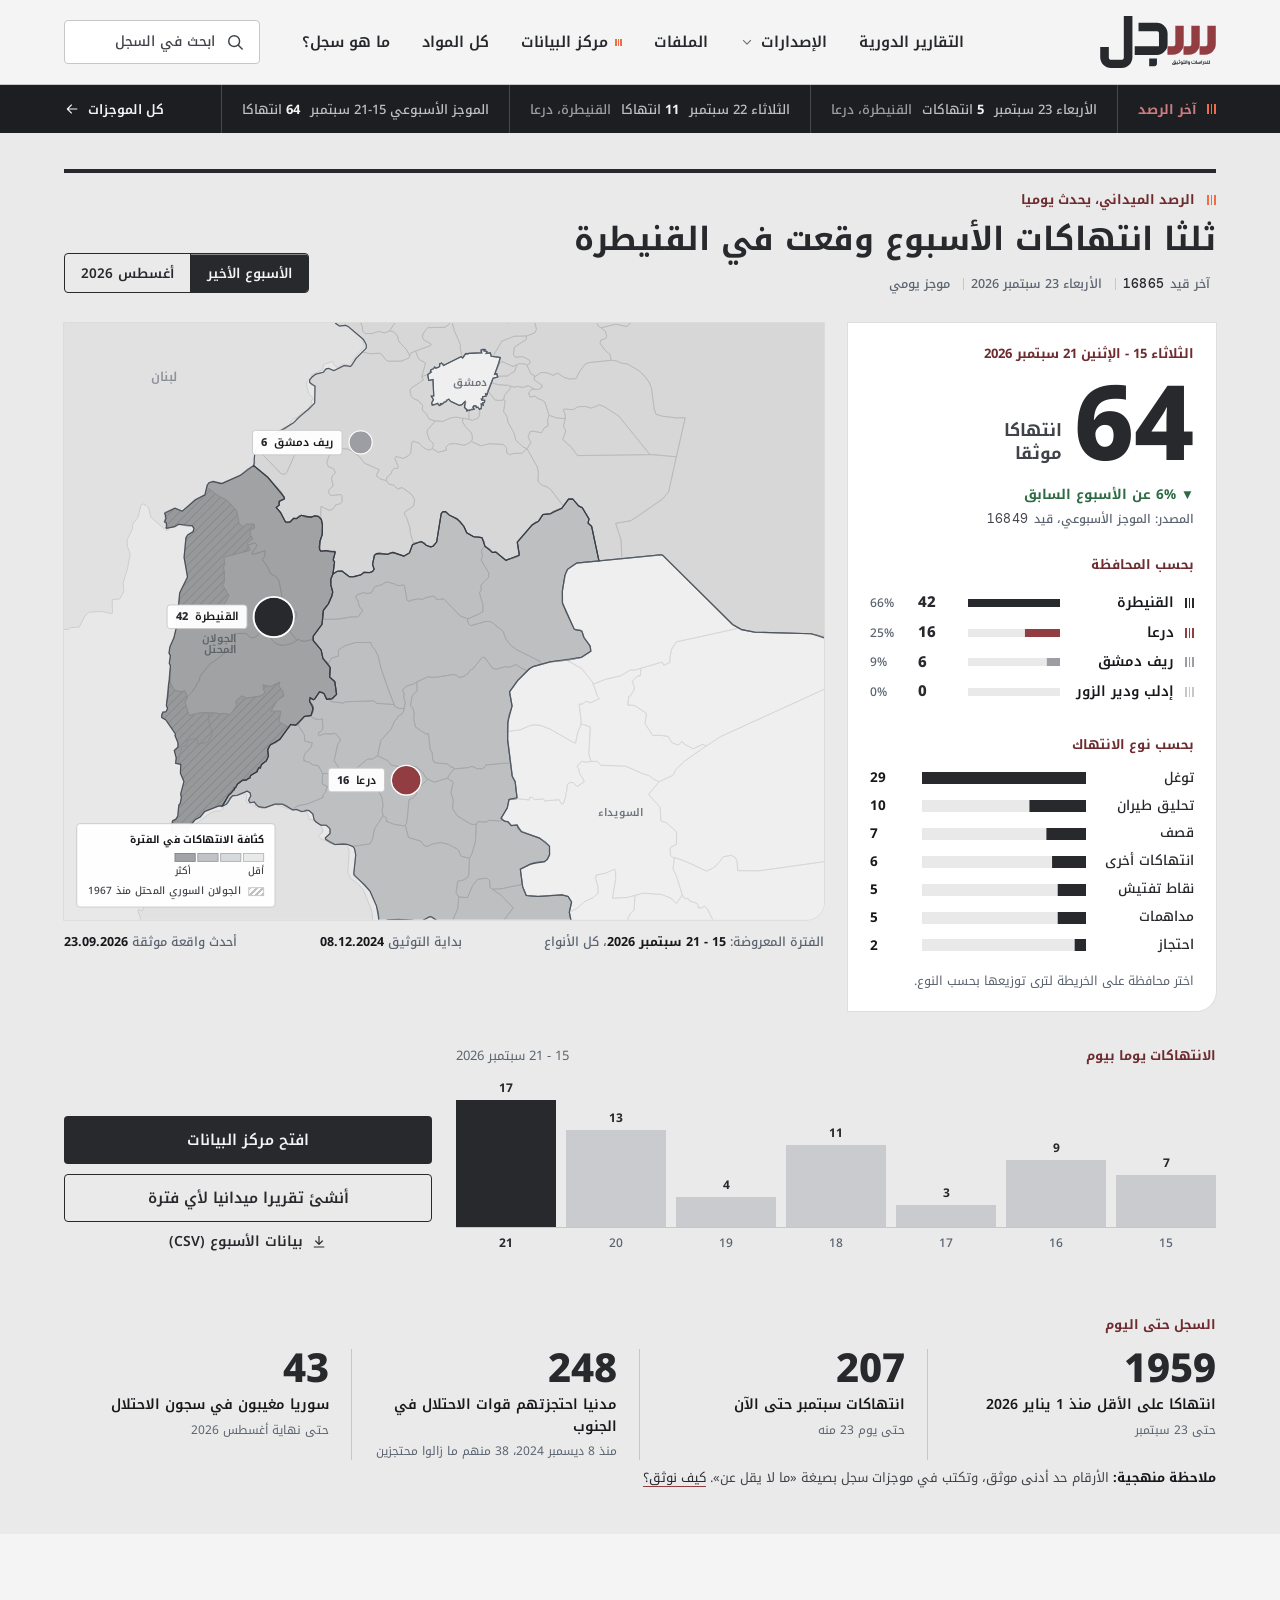
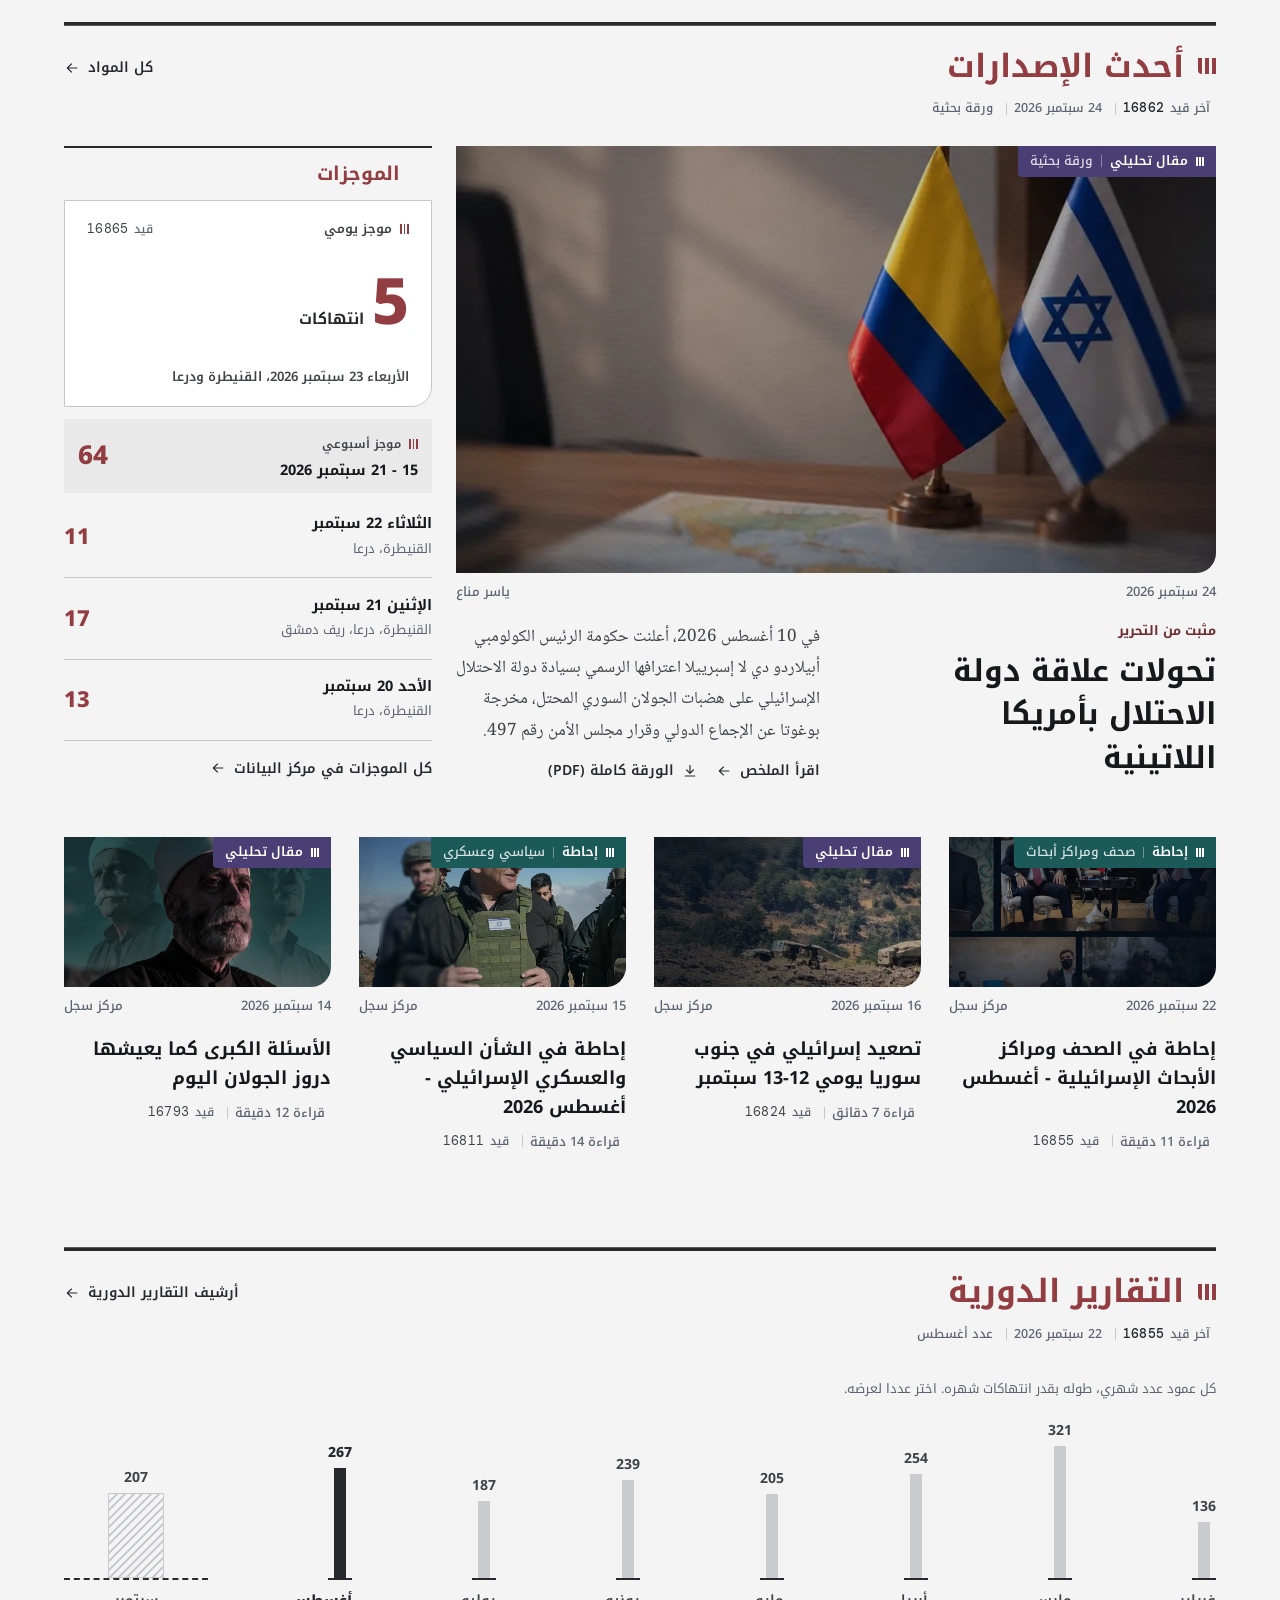
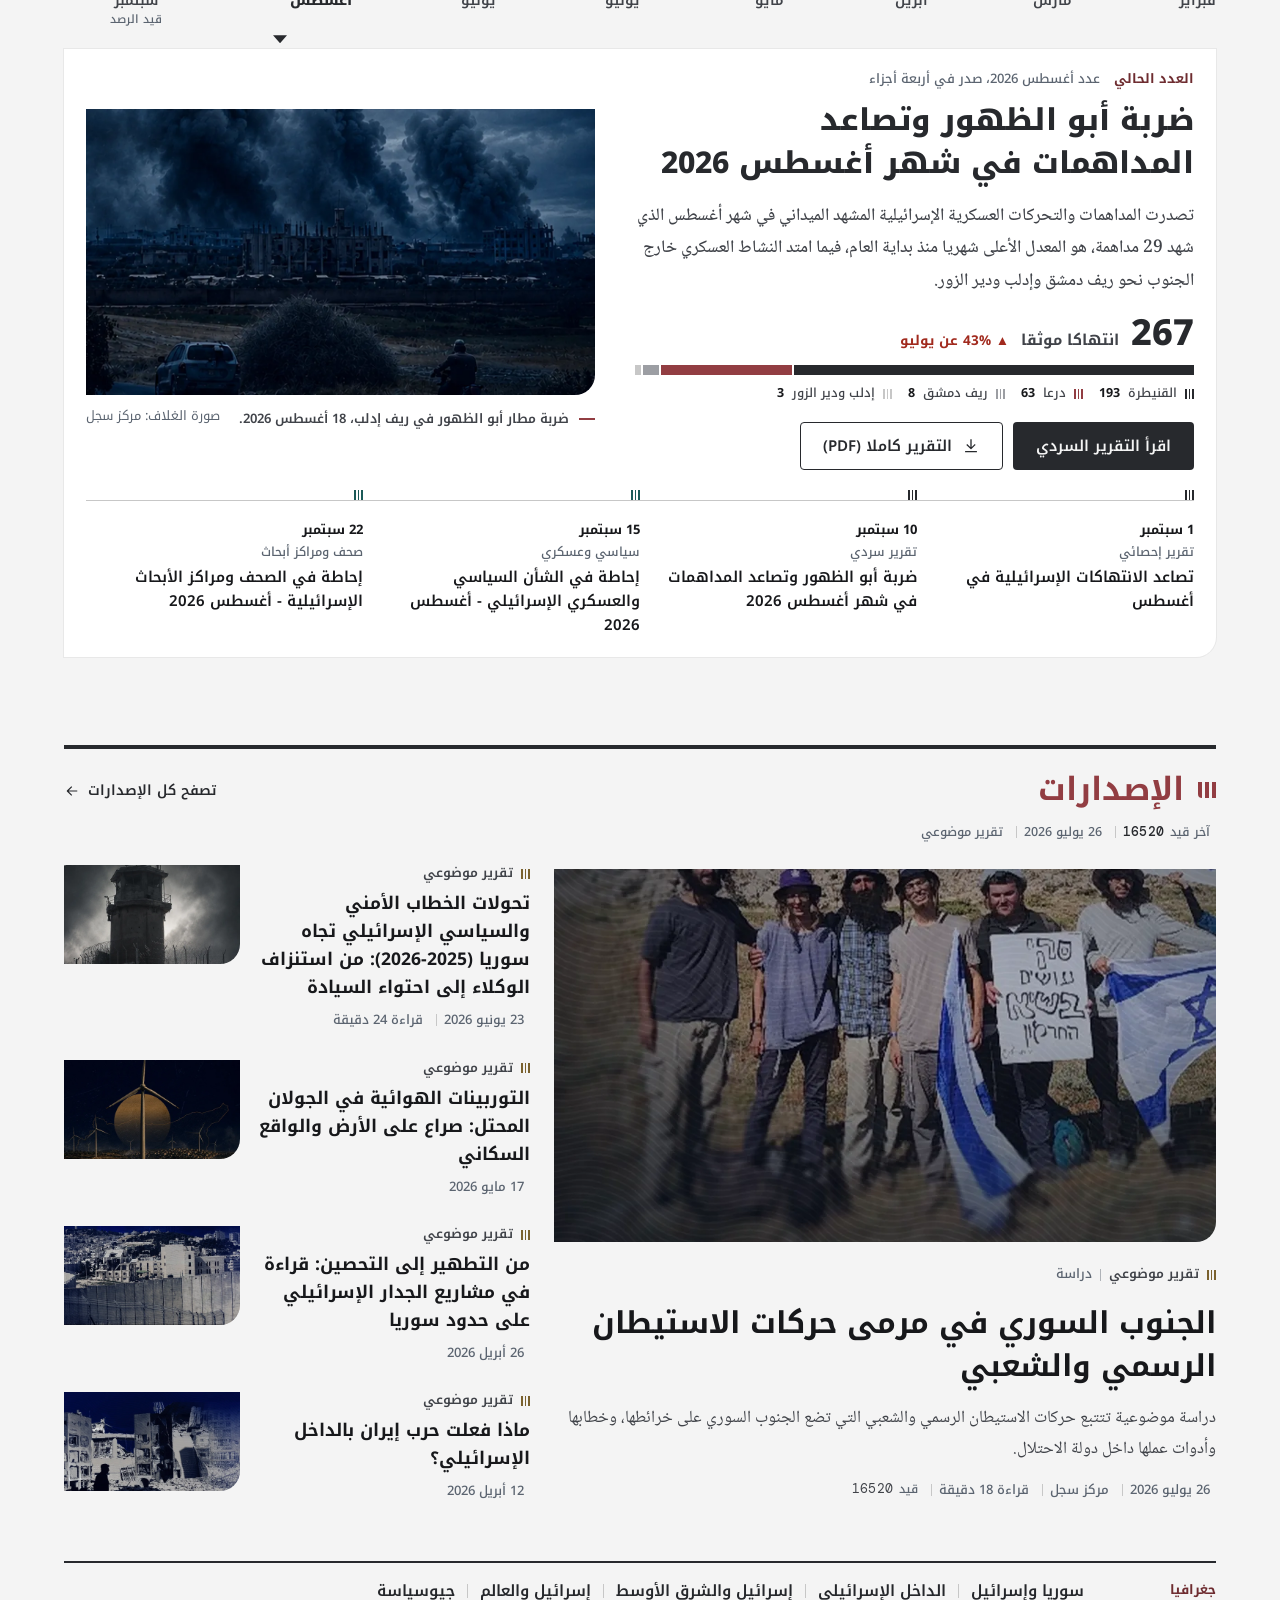
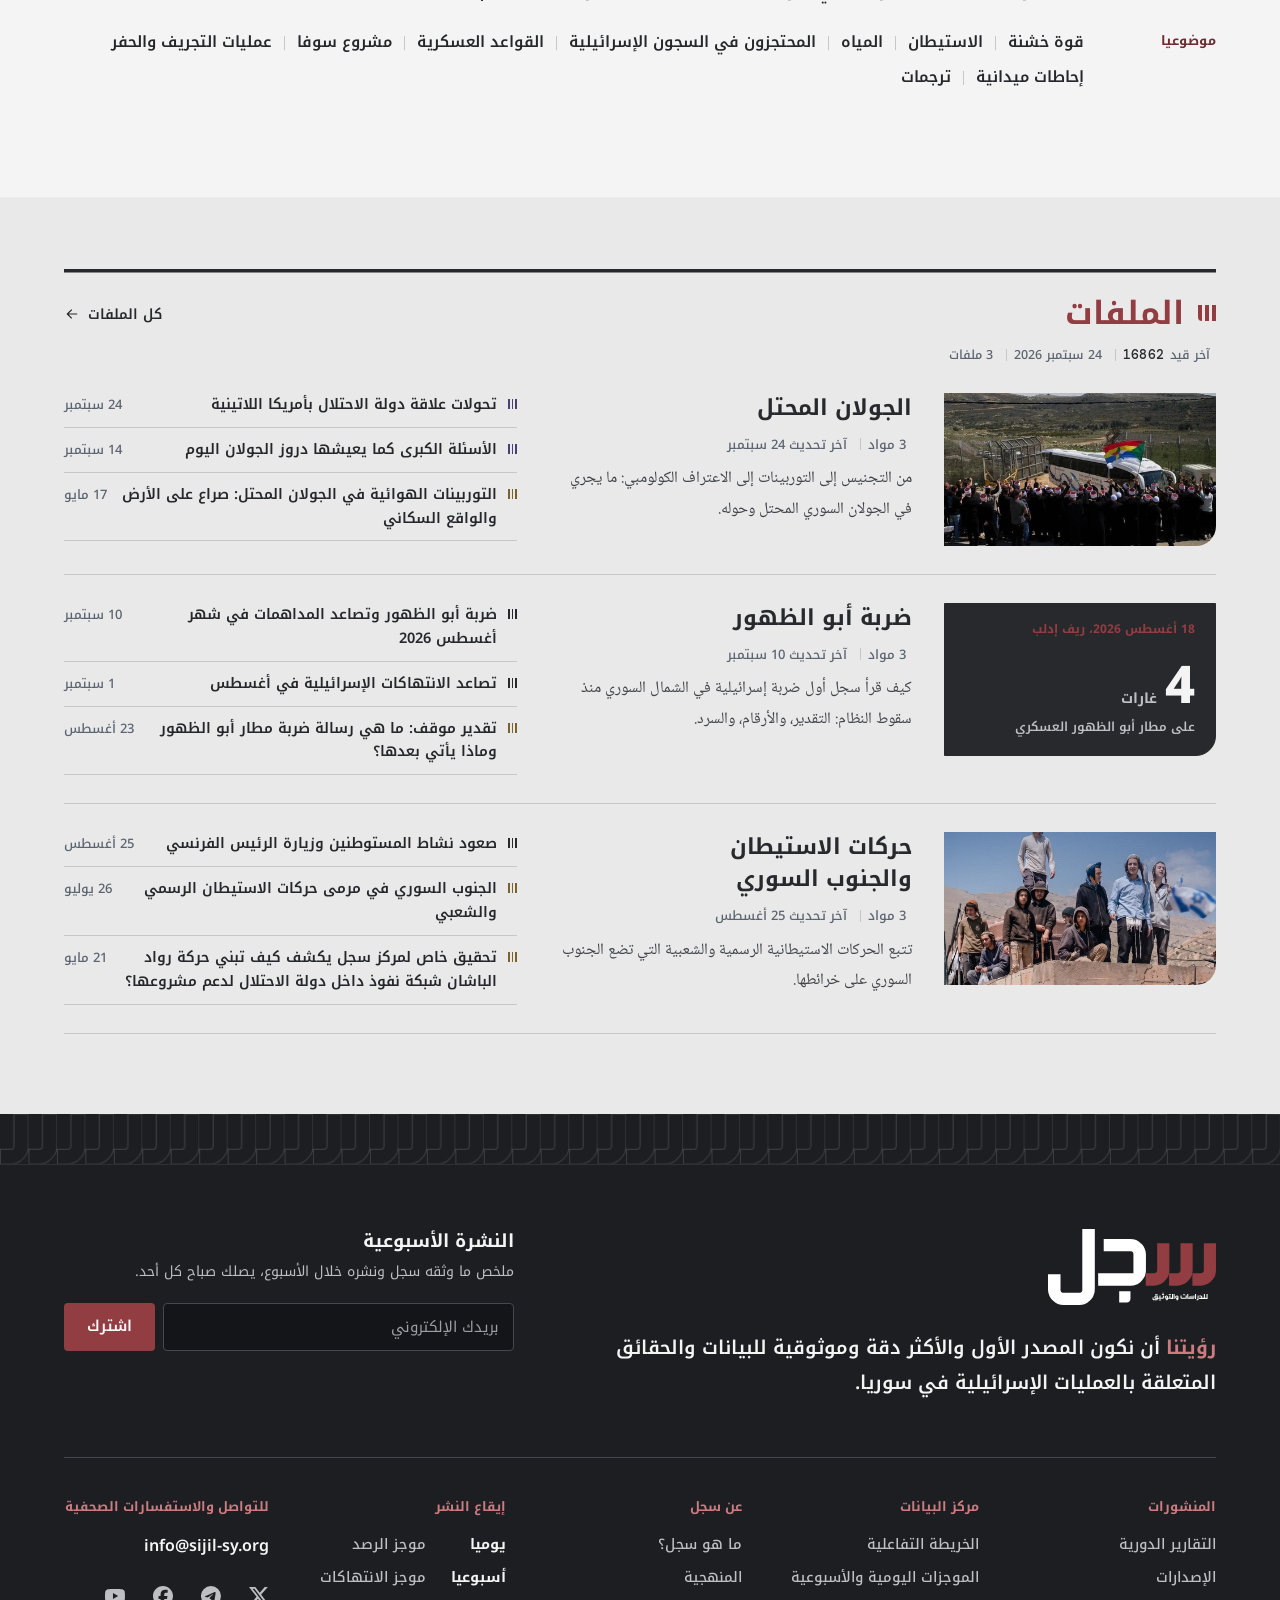
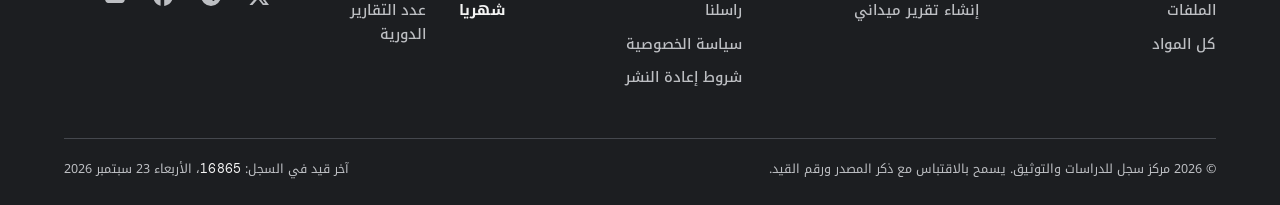
==== commit d65ba046: "Header logo with the tagline (brand kit Sijil-07) The header, phone header and menu drawer use the l" ====
--- a/index.html
+++ b/index.html
@@ -10,13 +10,13 @@
 <link rel="icon" href="assets/img/sijil-icon-circle.svg" type="image/svg+xml">
 <link rel="preconnect" href="https://fonts.googleapis.com"><link rel="preconnect" href="https://fonts.gstatic.com" crossorigin>
 <link href="https://fonts.googleapis.com/css2?family=Noto+Kufi+Arabic:wght@400;500;600;700;800&amp;family=Noto+Naskh+Arabic:wght@400;500;600;700&amp;family=DM+Mono:wght@400;500&amp;display=swap" rel="stylesheet">
-<link rel="stylesheet" href="assets/css/sijil.css?v=26">
-<link rel="stylesheet" href="assets/css/site.css?v=26">
+<link rel="stylesheet" href="assets/css/sijil.css?v=27">
+<link rel="stylesheet" href="assets/css/site.css?v=27">
 </head>
 <body>
 <div class="sj site" data-page="index">
 <a class="sr skip" href="#main">تخط إلى المحتوى</a>
-<div class="bp-d"></div><header class="site-head bp-d"><div class="masthead"><div class="container masthead__bar"><a class="brand" href="index.html" aria-label="مركز سجل للدراسات والتوثيق، الرئيسية"><img decoding="async" src="assets/img/sijil-logo-word.svg" alt="سجل" style="height:40px;width:94px"><span class="brand__desc">مركز سوري لرصد العمليات الإسرائيلية وتوثيقها وتحليلها</span></a><nav class="nav" aria-label="التنقل الرئيسي"><a class="nav__a" href="reports.html">التقارير الدورية</a><a class="nav__a" href="tag.html" aria-haspopup="true" aria-expanded="false" aria-controls="mega" data-mega>الإصدارات<svg class="ic " viewBox="0 0 24 24" aria-hidden="true"><path d="M6 9.5l6 6 6-6"/></svg></a><a class="nav__a" href="tag.html">الملفات</a><a class="nav__a" href="data.html"><span class="sq sq--live" style="width:7px;height:7px" aria-hidden="true"></span>مركز البيانات</a><a class="nav__a" href="archive.html">كل المواد</a><a class="nav__a" href="about.html">ما هو سجل؟</a></nav><a class="search-btn" href="search.html" aria-label="ابحث في موقع سجل"><svg class="ic " viewBox="0 0 24 24" aria-hidden="true"><circle cx="11" cy="11" r="6.5"/><path d="M16 16l4.5 4.5"/></svg><span>ابحث في السجل</span></a></div></div><div class="mega" id="mega" hidden><div class="container" style="padding-block:28px 32px;display:grid;grid-template-columns:repeat(12,minmax(0,1fr));gap:24px"><div class="mega__col" style="grid-column:span 3"><h3>جغرافيا</h3><a href="tag.html">سوريا وإسرائيل<svg class="ic ic--sm" viewBox="0 0 24 24" aria-hidden="true"><path d="M14.5 6l-6 6 6 6"/></svg></a><a href="tag.html">الداخل الإسرائيلي<svg class="ic ic--sm" viewBox="0 0 24 24" aria-hidden="true"><path d="M14.5 6l-6 6 6 6"/></svg></a><a href="tag.html">إسرائيل والشرق الأوسط<svg class="ic ic--sm" viewBox="0 0 24 24" aria-hidden="true"><path d="M14.5 6l-6 6 6 6"/></svg></a><a href="tag.html">إسرائيل والعالم<svg class="ic ic--sm" viewBox="0 0 24 24" aria-hidden="true"><path d="M14.5 6l-6 6 6 6"/></svg></a><a href="tag.html">جيوسياسة<svg class="ic ic--sm" viewBox="0 0 24 24" aria-hidden="true"><path d="M14.5 6l-6 6 6 6"/></svg></a></div><div class="mega__col" style="grid-column:span 5"><h3>موضوعيا</h3><div style="display:grid;grid-template-columns:1fr 1fr;column-gap:24px"><a href="tag.html">قوة خشنة<svg class="ic ic--sm" viewBox="0 0 24 24" aria-hidden="true"><path d="M14.5 6l-6 6 6 6"/></svg></a><a href="tag.html">الاستيطان<svg class="ic ic--sm" viewBox="0 0 24 24" aria-hidden="true"><path d="M14.5 6l-6 6 6 6"/></svg></a><a href="tag.html">المياه<svg class="ic ic--sm" viewBox="0 0 24 24" aria-hidden="true"><path d="M14.5 6l-6 6 6 6"/></svg></a><a href="tag.html">المحتجزون في السجون الإسرائيلية<svg class="ic ic--sm" viewBox="0 0 24 24" aria-hidden="true"><path d="M14.5 6l-6 6 6 6"/></svg></a><a href="tag.html">القواعد العسكرية<svg class="ic ic--sm" viewBox="0 0 24 24" aria-hidden="true"><path d="M14.5 6l-6 6 6 6"/></svg></a><a href="tag.html">مشروع سوفا<svg class="ic ic--sm" viewBox="0 0 24 24" aria-hidden="true"><path d="M14.5 6l-6 6 6 6"/></svg></a><a href="tag.html">عمليات التجريف والحفر<svg class="ic ic--sm" viewBox="0 0 24 24" aria-hidden="true"><path d="M14.5 6l-6 6 6 6"/></svg></a><a href="tag.html">إحاطات ميدانية<svg class="ic ic--sm" viewBox="0 0 24 24" aria-hidden="true"><path d="M14.5 6l-6 6 6 6"/></svg></a><a href="tag.html">ترجمات<svg class="ic ic--sm" viewBox="0 0 24 24" aria-hidden="true"><path d="M14.5 6l-6 6 6 6"/></svg></a></div></div><div style="grid-column:span 4;border-inline-start:1px solid var(--border);padding-inline-start:24px;display:flex;flex-direction:column;gap:12px"><span class="t-label">الأحدث في الإصدارات</span><a href="article.html" tabindex="-1" aria-hidden="true"><div class="frame" style=""><img loading="lazy" decoding="async" src="assets/img/img-latam.webp" alt=""></div></a><span class="tag tag--analysis ">مقال تحليلي <span class="tag__sub">ورقة بحثية</span></span><a href="article.html" style="font:700 16px/1.6 var(--font-kufi)">تحولات علاقة دولة الاحتلال بأمريكا اللاتينية</a><a class="link-arrow " href="tag.html"><span>كل الإصدارات</span><svg class="ic " viewBox="0 0 24 24" aria-hidden="true"><path d="M19 12H5.5M11 6l-6 6 6 6"/></svg></a></div></div></div></header><div class="bp-d"><section class="monbar inv" aria-label="آخر الرصد"><div class="container"><span class="monbar__label"><span class="sq sq--live" aria-hidden="true"></span>آخر الرصد</span><a class="monbar__item" href="brief.html"><span>الأربعاء 23 سبتمبر</span><span><b>5</b> انتهاكات</span><span style="opacity:.8">القنيطرة، درعا</span></a><a class="monbar__item" href="brief.html"><span>الثلاثاء 22 سبتمبر</span><span><b>11</b> انتهاكا</span><span style="opacity:.8">القنيطرة، درعا</span></a><a class="monbar__item" href="brief.html"><span>الموجز الأسبوعي 15-21 سبتمبر</span><span><b>64</b> انتهاكا</span></a><a class="monbar__more" href="data.html">كل الموجزات<svg class="ic ic--sm" viewBox="0 0 24 24" aria-hidden="true"><path d="M19 12H5.5M11 6l-6 6 6 6"/></svg></a></div></section></div><header class="masthead site-head bp-tm"><div class="container" style="height:64px;display:flex;align-items:center;justify-content:space-between"><a class="brand" href="index.html" aria-label="مركز سجل، الرئيسية"><img decoding="async" src="assets/img/sijil-logo-word.svg" alt="سجل" style="height:32px;width:75px"></a><div style="display:flex;gap:8px"><a class="icon-btn" href="search.html" aria-label="بحث"><svg class="ic " viewBox="0 0 24 24" aria-hidden="true"><circle cx="11" cy="11" r="6.5"/><path d="M16 16l4.5 4.5"/></svg></a><button class="icon-btn" type="button" aria-label="القائمة" aria-expanded="false" aria-controls="menu" data-menu-open style="background:var(--navy-800);color:var(--paper-100);border-color:var(--navy-800)"><svg class="ic " viewBox="0 0 24 24" aria-hidden="true"><path d="M4 7h16M4 12h16M4 17h10"/></svg></button></div></div></header><div class="bp-tm"><section class="monbar inv" aria-label="آخر الرصد" style="height:auto"><div class="container" style="height:52px;gap:0;overflow:hidden"><span class="monbar__label" style="padding-inline-end:12px"><span class="sq sq--live" aria-hidden="true"></span>آخر الرصد</span><a class="monbar__item" href="brief.html" style="padding-inline:12px;border:0"><span>الأربعاء 23 سبتمبر</span><span><b>5</b> انتهاكات</span></a><a class="monbar__more" href="data.html" aria-label="كل الموجزات"><svg class="ic ic--sm" viewBox="0 0 24 24" aria-hidden="true"><path d="M19 12H5.5M11 6l-6 6 6 6"/></svg></a></div></section></div>
+<div class="bp-d"></div><header class="site-head bp-d"><div class="masthead"><div class="container masthead__bar"><a class="brand" href="index.html" aria-label="مركز سجل للدراسات والتوثيق، الرئيسية"><img loading="lazy" decoding="async" src="assets/img/sijil-logo-full.svg" alt="سجل للدراسات والتوثيق" style="height:52px;width:116px"><span class="brand__desc">مركز سوري لرصد العمليات الإسرائيلية وتوثيقها وتحليلها</span></a><nav class="nav" aria-label="التنقل الرئيسي"><a class="nav__a" href="reports.html">التقارير الدورية</a><a class="nav__a" href="tag.html" aria-haspopup="true" aria-expanded="false" aria-controls="mega" data-mega>الإصدارات<svg class="ic " viewBox="0 0 24 24" aria-hidden="true"><path d="M6 9.5l6 6 6-6"/></svg></a><a class="nav__a" href="tag.html">الملفات</a><a class="nav__a" href="data.html"><span class="sq sq--live" style="width:7px;height:7px" aria-hidden="true"></span>مركز البيانات</a><a class="nav__a" href="archive.html">كل المواد</a><a class="nav__a" href="about.html">ما هو سجل؟</a></nav><a class="search-btn" href="search.html" aria-label="ابحث في موقع سجل"><svg class="ic " viewBox="0 0 24 24" aria-hidden="true"><circle cx="11" cy="11" r="6.5"/><path d="M16 16l4.5 4.5"/></svg><span>ابحث في السجل</span></a></div></div><div class="mega" id="mega" hidden><div class="container" style="padding-block:28px 32px;display:grid;grid-template-columns:repeat(12,minmax(0,1fr));gap:24px"><div class="mega__col" style="grid-column:span 3"><h3>جغرافيا</h3><a href="tag.html">سوريا وإسرائيل<svg class="ic ic--sm" viewBox="0 0 24 24" aria-hidden="true"><path d="M14.5 6l-6 6 6 6"/></svg></a><a href="tag.html">الداخل الإسرائيلي<svg class="ic ic--sm" viewBox="0 0 24 24" aria-hidden="true"><path d="M14.5 6l-6 6 6 6"/></svg></a><a href="tag.html">إسرائيل والشرق الأوسط<svg class="ic ic--sm" viewBox="0 0 24 24" aria-hidden="true"><path d="M14.5 6l-6 6 6 6"/></svg></a><a href="tag.html">إسرائيل والعالم<svg class="ic ic--sm" viewBox="0 0 24 24" aria-hidden="true"><path d="M14.5 6l-6 6 6 6"/></svg></a><a href="tag.html">جيوسياسة<svg class="ic ic--sm" viewBox="0 0 24 24" aria-hidden="true"><path d="M14.5 6l-6 6 6 6"/></svg></a></div><div class="mega__col" style="grid-column:span 5"><h3>موضوعيا</h3><div style="display:grid;grid-template-columns:1fr 1fr;column-gap:24px"><a href="tag.html">قوة خشنة<svg class="ic ic--sm" viewBox="0 0 24 24" aria-hidden="true"><path d="M14.5 6l-6 6 6 6"/></svg></a><a href="tag.html">الاستيطان<svg class="ic ic--sm" viewBox="0 0 24 24" aria-hidden="true"><path d="M14.5 6l-6 6 6 6"/></svg></a><a href="tag.html">المياه<svg class="ic ic--sm" viewBox="0 0 24 24" aria-hidden="true"><path d="M14.5 6l-6 6 6 6"/></svg></a><a href="tag.html">المحتجزون في السجون الإسرائيلية<svg class="ic ic--sm" viewBox="0 0 24 24" aria-hidden="true"><path d="M14.5 6l-6 6 6 6"/></svg></a><a href="tag.html">القواعد العسكرية<svg class="ic ic--sm" viewBox="0 0 24 24" aria-hidden="true"><path d="M14.5 6l-6 6 6 6"/></svg></a><a href="tag.html">مشروع سوفا<svg class="ic ic--sm" viewBox="0 0 24 24" aria-hidden="true"><path d="M14.5 6l-6 6 6 6"/></svg></a><a href="tag.html">عمليات التجريف والحفر<svg class="ic ic--sm" viewBox="0 0 24 24" aria-hidden="true"><path d="M14.5 6l-6 6 6 6"/></svg></a><a href="tag.html">إحاطات ميدانية<svg class="ic ic--sm" viewBox="0 0 24 24" aria-hidden="true"><path d="M14.5 6l-6 6 6 6"/></svg></a><a href="tag.html">ترجمات<svg class="ic ic--sm" viewBox="0 0 24 24" aria-hidden="true"><path d="M14.5 6l-6 6 6 6"/></svg></a></div></div><div style="grid-column:span 4;border-inline-start:1px solid var(--border);padding-inline-start:24px;display:flex;flex-direction:column;gap:12px"><span class="t-label">الأحدث في الإصدارات</span><a href="article.html" tabindex="-1" aria-hidden="true"><div class="frame" style=""><img loading="lazy" decoding="async" src="assets/img/img-latam.webp" alt=""></div></a><span class="tag tag--analysis ">مقال تحليلي <span class="tag__sub">ورقة بحثية</span></span><a href="article.html" style="font:700 16px/1.6 var(--font-kufi)">تحولات علاقة دولة الاحتلال بأمريكا اللاتينية</a><a class="link-arrow " href="tag.html"><span>كل الإصدارات</span><svg class="ic " viewBox="0 0 24 24" aria-hidden="true"><path d="M19 12H5.5M11 6l-6 6 6 6"/></svg></a></div></div></div></header><div class="bp-d"><section class="monbar inv" aria-label="آخر الرصد"><div class="container"><span class="monbar__label"><span class="sq sq--live" aria-hidden="true"></span>آخر الرصد</span><a class="monbar__item" href="brief.html"><span>الأربعاء 23 سبتمبر</span><span><b>5</b> انتهاكات</span><span style="opacity:.8">القنيطرة، درعا</span></a><a class="monbar__item" href="brief.html"><span>الثلاثاء 22 سبتمبر</span><span><b>11</b> انتهاكا</span><span style="opacity:.8">القنيطرة، درعا</span></a><a class="monbar__item" href="brief.html"><span>الموجز الأسبوعي 15-21 سبتمبر</span><span><b>64</b> انتهاكا</span></a><a class="monbar__more" href="data.html">كل الموجزات<svg class="ic ic--sm" viewBox="0 0 24 24" aria-hidden="true"><path d="M19 12H5.5M11 6l-6 6 6 6"/></svg></a></div></section></div><header class="masthead site-head bp-tm"><div class="container" style="height:64px;display:flex;align-items:center;justify-content:space-between"><a class="brand" href="index.html" aria-label="مركز سجل، الرئيسية"><img loading="lazy" decoding="async" src="assets/img/sijil-logo-full.svg" alt="سجل للدراسات والتوثيق" style="height:42px;width:93px"></a><div style="display:flex;gap:8px"><a class="icon-btn" href="search.html" aria-label="بحث"><svg class="ic " viewBox="0 0 24 24" aria-hidden="true"><circle cx="11" cy="11" r="6.5"/><path d="M16 16l4.5 4.5"/></svg></a><button class="icon-btn" type="button" aria-label="القائمة" aria-expanded="false" aria-controls="menu" data-menu-open style="background:var(--navy-800);color:var(--paper-100);border-color:var(--navy-800)"><svg class="ic " viewBox="0 0 24 24" aria-hidden="true"><path d="M4 7h16M4 12h16M4 17h10"/></svg></button></div></div></header><div class="bp-tm"><section class="monbar inv" aria-label="آخر الرصد" style="height:auto"><div class="container" style="height:52px;gap:0;overflow:hidden"><span class="monbar__label" style="padding-inline-end:12px"><span class="sq sq--live" aria-hidden="true"></span>آخر الرصد</span><a class="monbar__item" href="brief.html" style="padding-inline:12px;border:0"><span>الأربعاء 23 سبتمبر</span><span><b>5</b> انتهاكات</span></a><a class="monbar__more" href="data.html" aria-label="كل الموجزات"><svg class="ic ic--sm" viewBox="0 0 24 24" aria-hidden="true"><path d="M19 12H5.5M11 6l-6 6 6 6"/></svg></a></div></section></div>
 <main id="main"><div class="bp-d"><h1 class="sr">سجل، مركز سوري لرصد العمليات الإسرائيلية في سوريا وتوثيقها وتحليلها</h1>
 <section class="mon" aria-labelledby="mon-title" data-monitor><script type="application/json" data-mon-data>{"govs": {"q": "القنيطرة", "d": "درعا", "r": "ريف دمشق", "o": "إدلب ودير الزور"}, "periods": {"week": {"tab": "الأسبوع الأخير", "lede": "ثلثا انتهاكات الأسبوع وقعت في القنيطرة", "title": "الثلاثاء 15 - الإثنين 21 سبتمبر 2026", "total": 64, "delta": "▼ 6% عن الأسبوع السابق", "dcls": "delta--down", "src": ["الموجز الأسبوعي", 16849], "strip": "15 - 21 سبتمبر 2026", "csv": "بيانات الأسبوع", "govs": {"q": 42, "d": 16, "r": 6, "o": 0}, "lvl": {"q": 4, "d": 3, "r": 2}, "types": [["توغل", 29], ["تحليق طيران", 10], ["قصف", 7], ["انتهاكات أخرى", 6], ["نقاط تفتيش", 5], ["مداهمات", 5], ["احتجاز", 2]], "chart": {"t": "يوما بيوم", "labels": ["15", "16", "17", "18", "19", "20", "21"], "values": [7, 9, 3, 11, 4, 13, 17], "hi": 6}, "out": null, "cross": {"q": [["توغل", 22], ["تحليق طيران", 3], ["قصف", 3], ["انتهاكات أخرى", 5], ["نقاط تفتيش", 5], ["مداهمات", 3], ["احتجاز", 1]], "d": [["توغل", 6], ["تحليق طيران", 5], ["قصف", 1], ["انتهاكات أخرى", 1], ["نقاط تفتيش", 0], ["مداهمات", 2], ["احتجاز", 1]], "r": [["توغل", 1], ["تحليق طيران", 2], ["قصف", 3], ["انتهاكات أخرى", 0], ["نقاط تفتيش", 0], ["مداهمات", 0], ["احتجاز", 0]]}}, "aug": {"tab": "أغسطس 2026", "lede": "أغسطس ثاني أعلى حصيلة شهرية في 2026", "title": "العدد الحالي، 1 - 31 أغسطس 2026", "total": 267, "delta": "▲ 43% عن يوليو", "dcls": "", "src": ["التقرير الإحصائي", 16731], "strip": "1 - 31 أغسطس 2026", "csv": "بيانات أغسطس", "govs": {"q": 193, "d": 63, "r": 8, "o": 3}, "lvl": {"q": 4, "d": 2, "r": 1}, "types": [["توغل", 109], ["تحليق طيران", 52], ["نقاط تفتيش", 36], ["مداهمات", 29], ["قصف", 16], ["انتهاكات أخرى", 14], ["احتجاز", 12]], "chart": {"t": "أسبوعا بأسبوع", "labels": ["1-7", "8-14", "15-21", "22-31"], "values": [52, 53, 64, 98], "hi": 3}, "out": {"n": 3, "note": "ضربة مطار أبو الظهور، 18 أغسطس"}, "cross": null}}}</script>
  <div class="container" style="padding-top:36px;padding-bottom:44px">
@@ -170,7 +170,7 @@
 
 </div></main>
 <div class="bp-d"><footer class="footer footer--d inv"><svg class="seen-band footer__band" aria-hidden="true" focusable="false"><defs><pattern id="sb-fd" width="28.46" height="50.67" patternUnits="userSpaceOnUse"><path transform="translate(-221.54 -121.93)" fill="none" stroke="currentColor" stroke-width="1" d="M250,121.93v31.63c0,2.5-.39,4.83-1.18,7-1.05,2.17-2.43,4.11-4.14,5.82-1.71,1.97-3.65,3.35-5.82,4.14-2.37,1.12-4.7,1.68-7,1.68h-9.96v-14.89h9.96c1.64,0,2.73-.56,3.25-1.68.26-.79.39-1.48.39-2.07v-31.63h14.5Z"/></pattern></defs><rect width="100%" height="100%" fill="url(#sb-fd)"/></svg><div class="container"><div class="footer__top"><div class="footer__brand"><img class="footer__logo" src="assets/img/sijil-logo-full-reverse.svg" alt="مركز سجل للدراسات والتوثيق"><p class="footer__vision"><b>رؤيتنا</b> أن نكون المصدر الأول والأكثر دقة وموثوقية للبيانات والحقائق المتعلقة بالعمليات الإسرائيلية في سوريا.</p></div><section class="footer__nl" aria-labelledby="nl-d-t"><h2 id="nl-d-t">النشرة الأسبوعية</h2><p>ملخص ما وثقه سجل ونشره خلال الأسبوع، يصلك صباح كل أحد.</p><form class="footer__form" onsubmit="return false"><label class="sr" for="nl-d">بريدك الإلكتروني</label><input id="nl-d" class="input" type="email" placeholder="بريدك الإلكتروني" autocomplete="email"><button class="btn btn--gold" type="submit">اشترك</button></form></section></div><div class="footer__links"><nav class="footer__col" aria-label="المنشورات"><h2>المنشورات</h2><ul><li><a href="reports.html">التقارير الدورية</a></li><li><a href="tag.html">الإصدارات</a></li><li><a href="tag.html">الملفات</a></li><li><a href="archive.html">كل المواد</a></li></ul></nav><nav class="footer__col" aria-label="مركز البيانات"><h2>مركز البيانات</h2><ul><li><a href="data.html">الخريطة التفاعلية</a></li><li><a href="data.html">الموجزات اليومية والأسبوعية</a></li><li><a href="field-report.html">إنشاء تقرير ميداني</a></li></ul></nav><nav class="footer__col" aria-label="عن سجل"><h2>عن سجل</h2><ul><li><a href="about.html">ما هو سجل؟</a></li><li><a href="about.html">المنهجية</a></li><li><a href="contact.html">راسلنا</a></li><li><a href="#">سياسة الخصوصية</a></li><li><a href="#">شروط إعادة النشر</a></li></ul></nav><div class="footer__col"><h2>إيقاع النشر</h2><ul class="footer__cadence"><li><b>يوميا</b><span>موجز الرصد</span></li><li><b>أسبوعيا</b><span>موجز الانتهاكات</span></li><li><b>شهريا</b><span>عدد التقارير الدورية</span></li></ul></div><div class="footer__col"><h2>للتواصل والاستفسارات الصحفية</h2><a class="footer__mail" href="mailto:info@sijil-sy.org">info@sijil-sy.org</a><div class="footer__social"><a href="https://x.com/sijlnews" target="_blank" rel="noopener" aria-label="سجل على إكس"><svg class="ic ic--fill " viewBox="0 0 24 24" aria-hidden="true"><path d="M18.9 1.15h3.68l-8.04 9.19L24 22.85h-7.41l-5.8-7.59-6.64 7.59H.47l8.6-9.83L0 1.15h7.59l5.25 6.94zm-1.29 19.49h2.04L6.49 3.24H4.3z"/></svg></a><a href="#" aria-label="سجل على تلغرام"><svg class="ic ic--fill " viewBox="0 0 24 24" aria-hidden="true"><path d="M11.94 0A12 12 0 1 0 12 24 12 12 0 0 0 11.94 0zm4.97 7.22c.1 0 .32.02.46.14.12.1.15.23.17.33.02.09.04.3.02.47-.18 1.9-.96 6.5-1.36 8.63-.17.9-.5 1.2-.82 1.23-.7.06-1.22-.46-1.9-.9-1.05-.7-1.65-1.13-2.67-1.8-1.19-.78-.42-1.21.26-1.91.17-.19 3.24-2.98 3.3-3.23.01-.03.02-.15-.05-.21-.07-.06-.18-.04-.25-.03-.1.03-1.8 1.14-5.06 3.35-.48.33-.91.49-1.3.48-.43-.01-1.25-.24-1.87-.44-.75-.25-1.35-.38-1.3-.79.03-.22.33-.44.9-.66 3.5-1.53 5.83-2.53 7-3.02 3.33-1.38 4.02-1.62 4.47-1.63z"/></svg></a><a href="#" aria-label="سجل على فيسبوك"><svg class="ic ic--fill " viewBox="0 0 24 24" aria-hidden="true"><path d="M9.1 23.69v-7.98H6.63v-3.67H9.1v-1.58c0-4.09 1.85-5.98 5.86-5.98.4 0 .96.04 1.47.1.39.05.77.11 1.14.2v3.32c-.22-.02-.44-.03-.65-.04h-.73c-.71 0-1.26.1-1.68.31-.28.14-.51.35-.68.63-.26.42-.37 1-.37 1.75v1.3h3.92l-.39 2.1-.29 1.56h-3.25v8.25C19.4 23.24 24 18.18 24 12.04c0-6.63-5.37-12-12-12S0 5.42 0 12.04c0 5.63 3.87 10.35 9.1 11.65z"/></svg></a><a href="#" aria-label="سجل على يوتيوب"><svg class="ic ic--fill " viewBox="0 0 24 24" aria-hidden="true"><path d="M23.5 6.19a3.02 3.02 0 0 0-2.12-2.14C19.5 3.55 12 3.55 12 3.55s-7.5 0-9.38.5A3.02 3.02 0 0 0 .5 6.19C0 8.07 0 12 0 12s0 3.93.5 5.81a3.02 3.02 0 0 0 2.12 2.14c1.88.5 9.38.5 9.38.5s7.5 0 9.38-.5a3.02 3.02 0 0 0 2.12-2.14C24 15.93 24 12 24 12s0-3.93-.5-5.81zM9.55 15.57V8.43L15.82 12z"/></svg></a></div></div></div><div class="footer__legal"><span>© 2026 مركز سجل للدراسات والتوثيق. يسمح بالاقتباس مع ذكر المصدر ورقم القيد.</span><span>آخر قيد في السجل: <span class="recno"><b>16865</b></span>، الأربعاء 23 سبتمبر 2026</span></div></div></footer></div><div class="bp-t"><footer class="footer footer--t inv"><svg class="seen-band footer__band" aria-hidden="true" focusable="false"><defs><pattern id="sb-ft" width="28.46" height="50.67" patternUnits="userSpaceOnUse"><path transform="translate(-221.54 -121.93)" fill="none" stroke="currentColor" stroke-width="1" d="M250,121.93v31.63c0,2.5-.39,4.83-1.18,7-1.05,2.17-2.43,4.11-4.14,5.82-1.71,1.97-3.65,3.35-5.82,4.14-2.37,1.12-4.7,1.68-7,1.68h-9.96v-14.89h9.96c1.64,0,2.73-.56,3.25-1.68.26-.79.39-1.48.39-2.07v-31.63h14.5Z"/></pattern></defs><rect width="100%" height="100%" fill="url(#sb-ft)"/></svg><div class="container"><div class="footer__top"><div class="footer__brand"><img class="footer__logo" src="assets/img/sijil-logo-full-reverse.svg" alt="مركز سجل للدراسات والتوثيق"><p class="footer__vision"><b>رؤيتنا</b> أن نكون المصدر الأول والأكثر دقة وموثوقية للبيانات والحقائق المتعلقة بالعمليات الإسرائيلية في سوريا.</p></div><section class="footer__nl" aria-labelledby="nl-t-t"><h2 id="nl-t-t">النشرة الأسبوعية</h2><p>ملخص ما وثقه سجل ونشره خلال الأسبوع، يصلك صباح كل أحد.</p><form class="footer__form" onsubmit="return false"><label class="sr" for="nl-t">بريدك الإلكتروني</label><input id="nl-t" class="input" type="email" placeholder="بريدك الإلكتروني" autocomplete="email"><button class="btn btn--gold" type="submit">اشترك</button></form></section></div><div class="footer__links"><nav class="footer__col" aria-label="المنشورات"><h2>المنشورات</h2><ul><li><a href="reports.html">التقارير الدورية</a></li><li><a href="tag.html">الإصدارات</a></li><li><a href="tag.html">الملفات</a></li><li><a href="archive.html">كل المواد</a></li></ul></nav><nav class="footer__col" aria-label="مركز البيانات"><h2>مركز البيانات</h2><ul><li><a href="data.html">الخريطة التفاعلية</a></li><li><a href="data.html">الموجزات اليومية والأسبوعية</a></li><li><a href="field-report.html">إنشاء تقرير ميداني</a></li></ul></nav><nav class="footer__col" aria-label="عن سجل"><h2>عن سجل</h2><ul><li><a href="about.html">ما هو سجل؟</a></li><li><a href="about.html">المنهجية</a></li><li><a href="contact.html">راسلنا</a></li><li><a href="#">سياسة الخصوصية</a></li><li><a href="#">شروط إعادة النشر</a></li></ul></nav><div class="footer__col"><h2>إيقاع النشر</h2><ul class="footer__cadence"><li><b>يوميا</b><span>موجز الرصد</span></li><li><b>أسبوعيا</b><span>موجز الانتهاكات</span></li><li><b>شهريا</b><span>عدد التقارير الدورية</span></li></ul></div><div class="footer__col"><h2>للتواصل والاستفسارات الصحفية</h2><a class="footer__mail" href="mailto:info@sijil-sy.org">info@sijil-sy.org</a><div class="footer__social"><a href="https://x.com/sijlnews" target="_blank" rel="noopener" aria-label="سجل على إكس"><svg class="ic ic--fill " viewBox="0 0 24 24" aria-hidden="true"><path d="M18.9 1.15h3.68l-8.04 9.19L24 22.85h-7.41l-5.8-7.59-6.64 7.59H.47l8.6-9.83L0 1.15h7.59l5.25 6.94zm-1.29 19.49h2.04L6.49 3.24H4.3z"/></svg></a><a href="#" aria-label="سجل على تلغرام"><svg class="ic ic--fill " viewBox="0 0 24 24" aria-hidden="true"><path d="M11.94 0A12 12 0 1 0 12 24 12 12 0 0 0 11.94 0zm4.97 7.22c.1 0 .32.02.46.14.12.1.15.23.17.33.02.09.04.3.02.47-.18 1.9-.96 6.5-1.36 8.63-.17.9-.5 1.2-.82 1.23-.7.06-1.22-.46-1.9-.9-1.05-.7-1.65-1.13-2.67-1.8-1.19-.78-.42-1.21.26-1.91.17-.19 3.24-2.98 3.3-3.23.01-.03.02-.15-.05-.21-.07-.06-.18-.04-.25-.03-.1.03-1.8 1.14-5.06 3.35-.48.33-.91.49-1.3.48-.43-.01-1.25-.24-1.87-.44-.75-.25-1.35-.38-1.3-.79.03-.22.33-.44.9-.66 3.5-1.53 5.83-2.53 7-3.02 3.33-1.38 4.02-1.62 4.47-1.63z"/></svg></a><a href="#" aria-label="سجل على فيسبوك"><svg class="ic ic--fill " viewBox="0 0 24 24" aria-hidden="true"><path d="M9.1 23.69v-7.98H6.63v-3.67H9.1v-1.58c0-4.09 1.85-5.98 5.86-5.98.4 0 .96.04 1.47.1.39.05.77.11 1.14.2v3.32c-.22-.02-.44-.03-.65-.04h-.73c-.71 0-1.26.1-1.68.31-.28.14-.51.35-.68.63-.26.42-.37 1-.37 1.75v1.3h3.92l-.39 2.1-.29 1.56h-3.25v8.25C19.4 23.24 24 18.18 24 12.04c0-6.63-5.37-12-12-12S0 5.42 0 12.04c0 5.63 3.87 10.35 9.1 11.65z"/></svg></a><a href="#" aria-label="سجل على يوتيوب"><svg class="ic ic--fill " viewBox="0 0 24 24" aria-hidden="true"><path d="M23.5 6.19a3.02 3.02 0 0 0-2.12-2.14C19.5 3.55 12 3.55 12 3.55s-7.5 0-9.38.5A3.02 3.02 0 0 0 .5 6.19C0 8.07 0 12 0 12s0 3.93.5 5.81a3.02 3.02 0 0 0 2.12 2.14c1.88.5 9.38.5 9.38.5s7.5 0 9.38-.5a3.02 3.02 0 0 0 2.12-2.14C24 15.93 24 12 24 12s0-3.93-.5-5.81zM9.55 15.57V8.43L15.82 12z"/></svg></a></div></div></div><div class="footer__legal"><span>© 2026 مركز سجل للدراسات والتوثيق. يسمح بالاقتباس مع ذكر المصدر ورقم القيد.</span><span>آخر قيد في السجل: <span class="recno"><b>16865</b></span>، الأربعاء 23 سبتمبر 2026</span></div></div></footer></div><div class="bp-m mobile"><footer class="footer footer--m inv"><svg class="seen-band footer__band" aria-hidden="true" focusable="false"><defs><pattern id="sb-fm" width="28.46" height="50.67" patternUnits="userSpaceOnUse"><path transform="translate(-221.54 -121.93)" fill="none" stroke="currentColor" stroke-width="1" d="M250,121.93v31.63c0,2.5-.39,4.83-1.18,7-1.05,2.17-2.43,4.11-4.14,5.82-1.71,1.97-3.65,3.35-5.82,4.14-2.37,1.12-4.7,1.68-7,1.68h-9.96v-14.89h9.96c1.64,0,2.73-.56,3.25-1.68.26-.79.39-1.48.39-2.07v-31.63h14.5Z"/></pattern></defs><rect width="100%" height="100%" fill="url(#sb-fm)"/></svg><div class="container"><div class="footer__top"><div class="footer__brand"><img class="footer__logo" src="assets/img/sijil-logo-full-reverse.svg" alt="مركز سجل للدراسات والتوثيق"><p class="footer__vision"><b>رؤيتنا</b> أن نكون المصدر الأول والأكثر دقة وموثوقية للبيانات والحقائق المتعلقة بالعمليات الإسرائيلية في سوريا.</p></div><section class="footer__nl" aria-labelledby="nl-m-t"><h2 id="nl-m-t">النشرة الأسبوعية</h2><p>ملخص ما وثقه سجل ونشره خلال الأسبوع، يصلك صباح كل أحد.</p><form class="footer__form" onsubmit="return false"><label class="sr" for="nl-m">بريدك الإلكتروني</label><input id="nl-m" class="input" type="email" placeholder="بريدك الإلكتروني" autocomplete="email"><button class="btn btn--gold" type="submit">اشترك</button></form></section></div><div class="footer__links"><nav class="footer__col" aria-label="المنشورات"><h2>المنشورات</h2><ul><li><a href="reports.html">التقارير الدورية</a></li><li><a href="tag.html">الإصدارات</a></li><li><a href="tag.html">الملفات</a></li><li><a href="archive.html">كل المواد</a></li></ul></nav><nav class="footer__col" aria-label="مركز البيانات"><h2>مركز البيانات</h2><ul><li><a href="data.html">الخريطة التفاعلية</a></li><li><a href="data.html">الموجزات اليومية والأسبوعية</a></li><li><a href="field-report.html">إنشاء تقرير ميداني</a></li></ul></nav><nav class="footer__col" aria-label="عن سجل"><h2>عن سجل</h2><ul><li><a href="about.html">ما هو سجل؟</a></li><li><a href="about.html">المنهجية</a></li><li><a href="contact.html">راسلنا</a></li><li><a href="#">سياسة الخصوصية</a></li><li><a href="#">شروط إعادة النشر</a></li></ul></nav><div class="footer__col"><h2>إيقاع النشر</h2><ul class="footer__cadence"><li><b>يوميا</b><span>موجز الرصد</span></li><li><b>أسبوعيا</b><span>موجز الانتهاكات</span></li><li><b>شهريا</b><span>عدد التقارير الدورية</span></li></ul></div><div class="footer__col"><h2>للتواصل والاستفسارات الصحفية</h2><a class="footer__mail" href="mailto:info@sijil-sy.org">info@sijil-sy.org</a><div class="footer__social"><a href="https://x.com/sijlnews" target="_blank" rel="noopener" aria-label="سجل على إكس"><svg class="ic ic--fill " viewBox="0 0 24 24" aria-hidden="true"><path d="M18.9 1.15h3.68l-8.04 9.19L24 22.85h-7.41l-5.8-7.59-6.64 7.59H.47l8.6-9.83L0 1.15h7.59l5.25 6.94zm-1.29 19.49h2.04L6.49 3.24H4.3z"/></svg></a><a href="#" aria-label="سجل على تلغرام"><svg class="ic ic--fill " viewBox="0 0 24 24" aria-hidden="true"><path d="M11.94 0A12 12 0 1 0 12 24 12 12 0 0 0 11.94 0zm4.97 7.22c.1 0 .32.02.46.14.12.1.15.23.17.33.02.09.04.3.02.47-.18 1.9-.96 6.5-1.36 8.63-.17.9-.5 1.2-.82 1.23-.7.06-1.22-.46-1.9-.9-1.05-.7-1.65-1.13-2.67-1.8-1.19-.78-.42-1.21.26-1.91.17-.19 3.24-2.98 3.3-3.23.01-.03.02-.15-.05-.21-.07-.06-.18-.04-.25-.03-.1.03-1.8 1.14-5.06 3.35-.48.33-.91.49-1.3.48-.43-.01-1.25-.24-1.87-.44-.75-.25-1.35-.38-1.3-.79.03-.22.33-.44.9-.66 3.5-1.53 5.83-2.53 7-3.02 3.33-1.38 4.02-1.62 4.47-1.63z"/></svg></a><a href="#" aria-label="سجل على فيسبوك"><svg class="ic ic--fill " viewBox="0 0 24 24" aria-hidden="true"><path d="M9.1 23.69v-7.98H6.63v-3.67H9.1v-1.58c0-4.09 1.85-5.98 5.86-5.98.4 0 .96.04 1.47.1.39.05.77.11 1.14.2v3.32c-.22-.02-.44-.03-.65-.04h-.73c-.71 0-1.26.1-1.68.31-.28.14-.51.35-.68.63-.26.42-.37 1-.37 1.75v1.3h3.92l-.39 2.1-.29 1.56h-3.25v8.25C19.4 23.24 24 18.18 24 12.04c0-6.63-5.37-12-12-12S0 5.42 0 12.04c0 5.63 3.87 10.35 9.1 11.65z"/></svg></a><a href="#" aria-label="سجل على يوتيوب"><svg class="ic ic--fill " viewBox="0 0 24 24" aria-hidden="true"><path d="M23.5 6.19a3.02 3.02 0 0 0-2.12-2.14C19.5 3.55 12 3.55 12 3.55s-7.5 0-9.38.5A3.02 3.02 0 0 0 .5 6.19C0 8.07 0 12 0 12s0 3.93.5 5.81a3.02 3.02 0 0 0 2.12 2.14c1.88.5 9.38.5 9.38.5s7.5 0 9.38-.5a3.02 3.02 0 0 0 2.12-2.14C24 15.93 24 12 24 12s0-3.93-.5-5.81zM9.55 15.57V8.43L15.82 12z"/></svg></a></div></div></div><div class="footer__legal"><span>© 2026 مركز سجل للدراسات والتوثيق. يسمح بالاقتباس مع ذكر المصدر ورقم القيد.</span><span>آخر قيد في السجل: <span class="recno"><b>16865</b></span>، الأربعاء 23 سبتمبر 2026</span></div></div></footer></div>
-<div class="drawer mobile" id="menu" role="dialog" aria-modal="true" aria-label="القائمة" hidden><div class="drawer__head"><a class="brand" href="index.html" aria-label="مركز سجل، الرئيسية"><img decoding="async" src="assets/img/sijil-logo-word.svg" alt="سجل" style="height:32px;width:75px"></a><button class="icon-btn" type="button" aria-label="أغلق القائمة" data-menu-close style="background:var(--navy-800);color:var(--paper-100);border-color:var(--navy-800)"><svg class="ic " viewBox="0 0 24 24" aria-hidden="true"><path d="M6 6l12 12M18 6L6 18"/></svg></button></div><nav aria-label="القائمة الرئيسية" class="drawer__nav">
+<div class="drawer mobile" id="menu" role="dialog" aria-modal="true" aria-label="القائمة" hidden><div class="drawer__head"><a class="brand" href="index.html" aria-label="مركز سجل، الرئيسية"><img loading="lazy" decoding="async" src="assets/img/sijil-logo-full.svg" alt="سجل للدراسات والتوثيق" style="height:42px;width:93px"></a><button class="icon-btn" type="button" aria-label="أغلق القائمة" data-menu-close style="background:var(--navy-800);color:var(--paper-100);border-color:var(--navy-800)"><svg class="ic " viewBox="0 0 24 24" aria-hidden="true"><path d="M6 6l12 12M18 6L6 18"/></svg></button></div><nav aria-label="القائمة الرئيسية" class="drawer__nav">
  <form role="search" onsubmit="return false" style="position:relative;margin:10px 0 6px"><label class="sr" for="nq">ابحث في سجل</label><input id="nq" class="input" placeholder="ابحث في سجل" style="padding-inline-start:44px;height:50px"><span style="position:absolute;inset-inline-start:14px;top:15px;color:var(--navy-800)"><svg class="ic " viewBox="0 0 24 24" aria-hidden="true"><circle cx="11" cy="11" r="6.5"/><path d="M16 16l4.5 4.5"/></svg></span></form>
  <ul style="border-top:2px solid var(--navy-800);margin-top:10px"><li style="border-bottom:1px solid var(--border)"><a href="reports.html" style="display:flex;justify-content:space-between;align-items:center;padding:16px 0;font:700 20px/1.3 var(--font-kufi);color:var(--ink-900)"><span style="display:flex;align-items:center">التقارير الدورية</span><svg class="ic " viewBox="0 0 24 24" aria-hidden="true"><path d="M14.5 6l-6 6 6 6"/></svg></a></li><li style="border-bottom:1px solid var(--border)"><button type="button" aria-expanded="true" aria-controls="nav-pubs" data-collapse-toggle style="width:100%;display:flex;justify-content:space-between;align-items:center;padding:16px 0;font:700 20px/1.3 var(--font-kufi);color:var(--navy-800)">الإصدارات<svg class="ic " viewBox="0 0 24 24" aria-hidden="true"><path d="M12 5v14M5 12h14"/></svg></button>
             <div class="collapse" id="nav-pubs" data-open="true"><div class="collapse__in"><div style="display:grid;grid-template-columns:1fr 1fr;gap:12px;padding:0 0 14px"><div><div class="t-label" style="margin-bottom:4px">جغرافيا</div><a href="tag.html" style="display:block;padding:10px 0;font:500 15px/1.4 var(--font-kufi);color:var(--ink-700)">سوريا وإسرائيل</a><a href="tag.html" style="display:block;padding:10px 0;font:500 15px/1.4 var(--font-kufi);color:var(--ink-700)">الداخل الإسرائيلي</a><a href="tag.html" style="display:block;padding:10px 0;font:500 15px/1.4 var(--font-kufi);color:var(--ink-700)">إسرائيل والشرق الأوسط</a><a href="tag.html" style="display:block;padding:10px 0;font:500 15px/1.4 var(--font-kufi);color:var(--ink-700)">إسرائيل والعالم</a></div><div><div class="t-label" style="margin-bottom:4px">موضوعيا</div><a href="tag.html" style="display:block;padding:10px 0;font:500 15px/1.4 var(--font-kufi);color:var(--ink-700)">قوة خشنة</a><a href="tag.html" style="display:block;padding:10px 0;font:500 15px/1.4 var(--font-kufi);color:var(--ink-700)">الاستيطان</a><a href="tag.html" style="display:block;padding:10px 0;font:500 15px/1.4 var(--font-kufi);color:var(--ink-700)">المياه</a><a href="tag.html" style="display:block;padding:10px 0;font:500 15px/1.4 var(--font-kufi);color:var(--ink-700)">المحتجزون</a></div></div>
@@ -182,6 +182,6 @@
 </nav></div>
 <div class="toast-host" aria-live="polite"></div>
 </div>
-<script src="assets/js/sijil.js?v=26" defer></script>
+<script src="assets/js/sijil.js?v=27" defer></script>
 </body>
 </html>
--- a/assets/css/sijil.css
+++ b/assets/css/sijil.css
@@ -269,7 +269,7 @@
 .masthead { background: var(--bg); border-bottom: 1px solid var(--border); position: relative; z-index: var(--z-sticky); }
 .masthead__bar { height: 84px; display: flex; align-items: center; gap: 40px; }
 .brand { display: flex; align-items: center; gap: 16px; flex-shrink: 0; }
-.brand img { height: 40px; width: auto; }
+.brand img { height: 52px; width: auto; }
 .brand__desc { font: 500 12px/1.6 var(--font-kufi); color: var(--text-subtle); padding-inline-start: 16px; border-inline-start: 1px solid var(--border); max-width: 196px; }
 .nav { display: flex; align-items: stretch; gap: 4px; height: 84px; margin-inline-start: auto; }
 .nav__a { position: relative; display: flex; align-items: center; gap: 7px; padding-inline: 14px; font: 600 15px/1 var(--font-kufi); color: var(--ink-800); white-space: nowrap; }
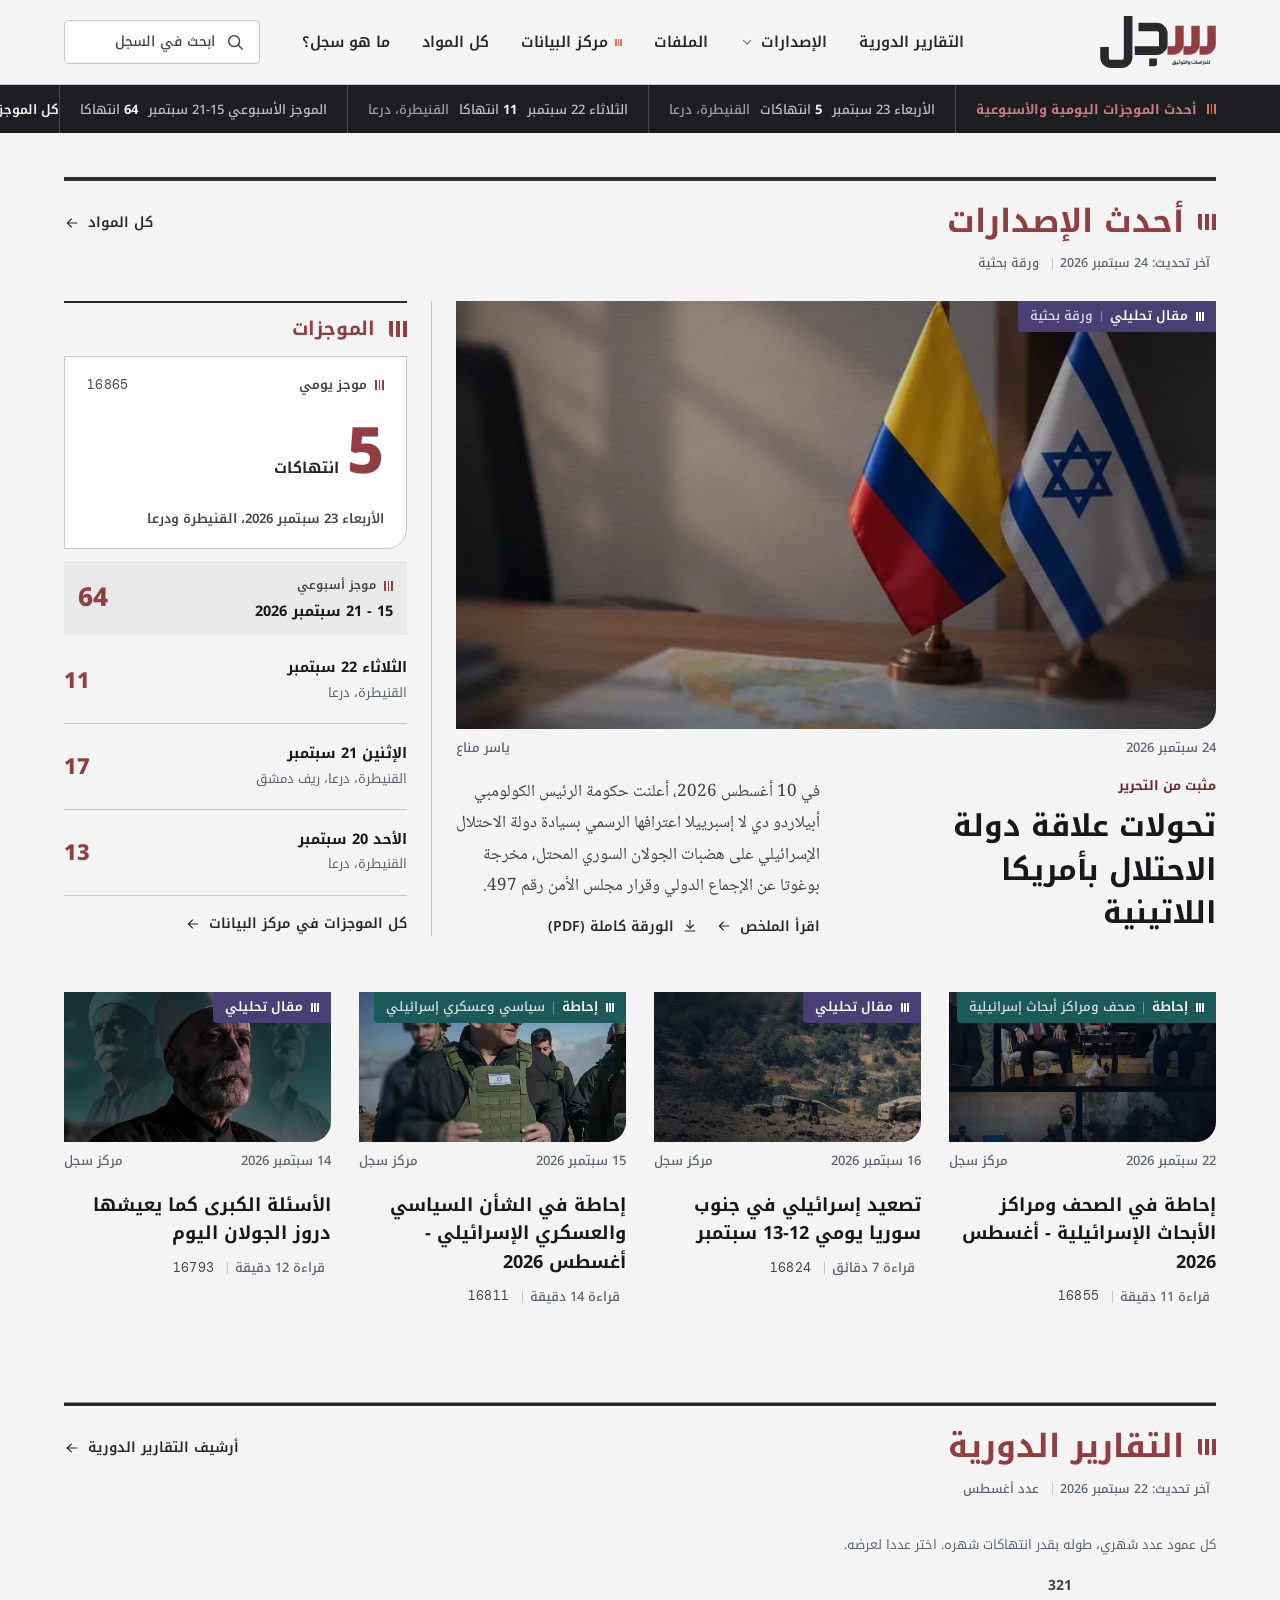
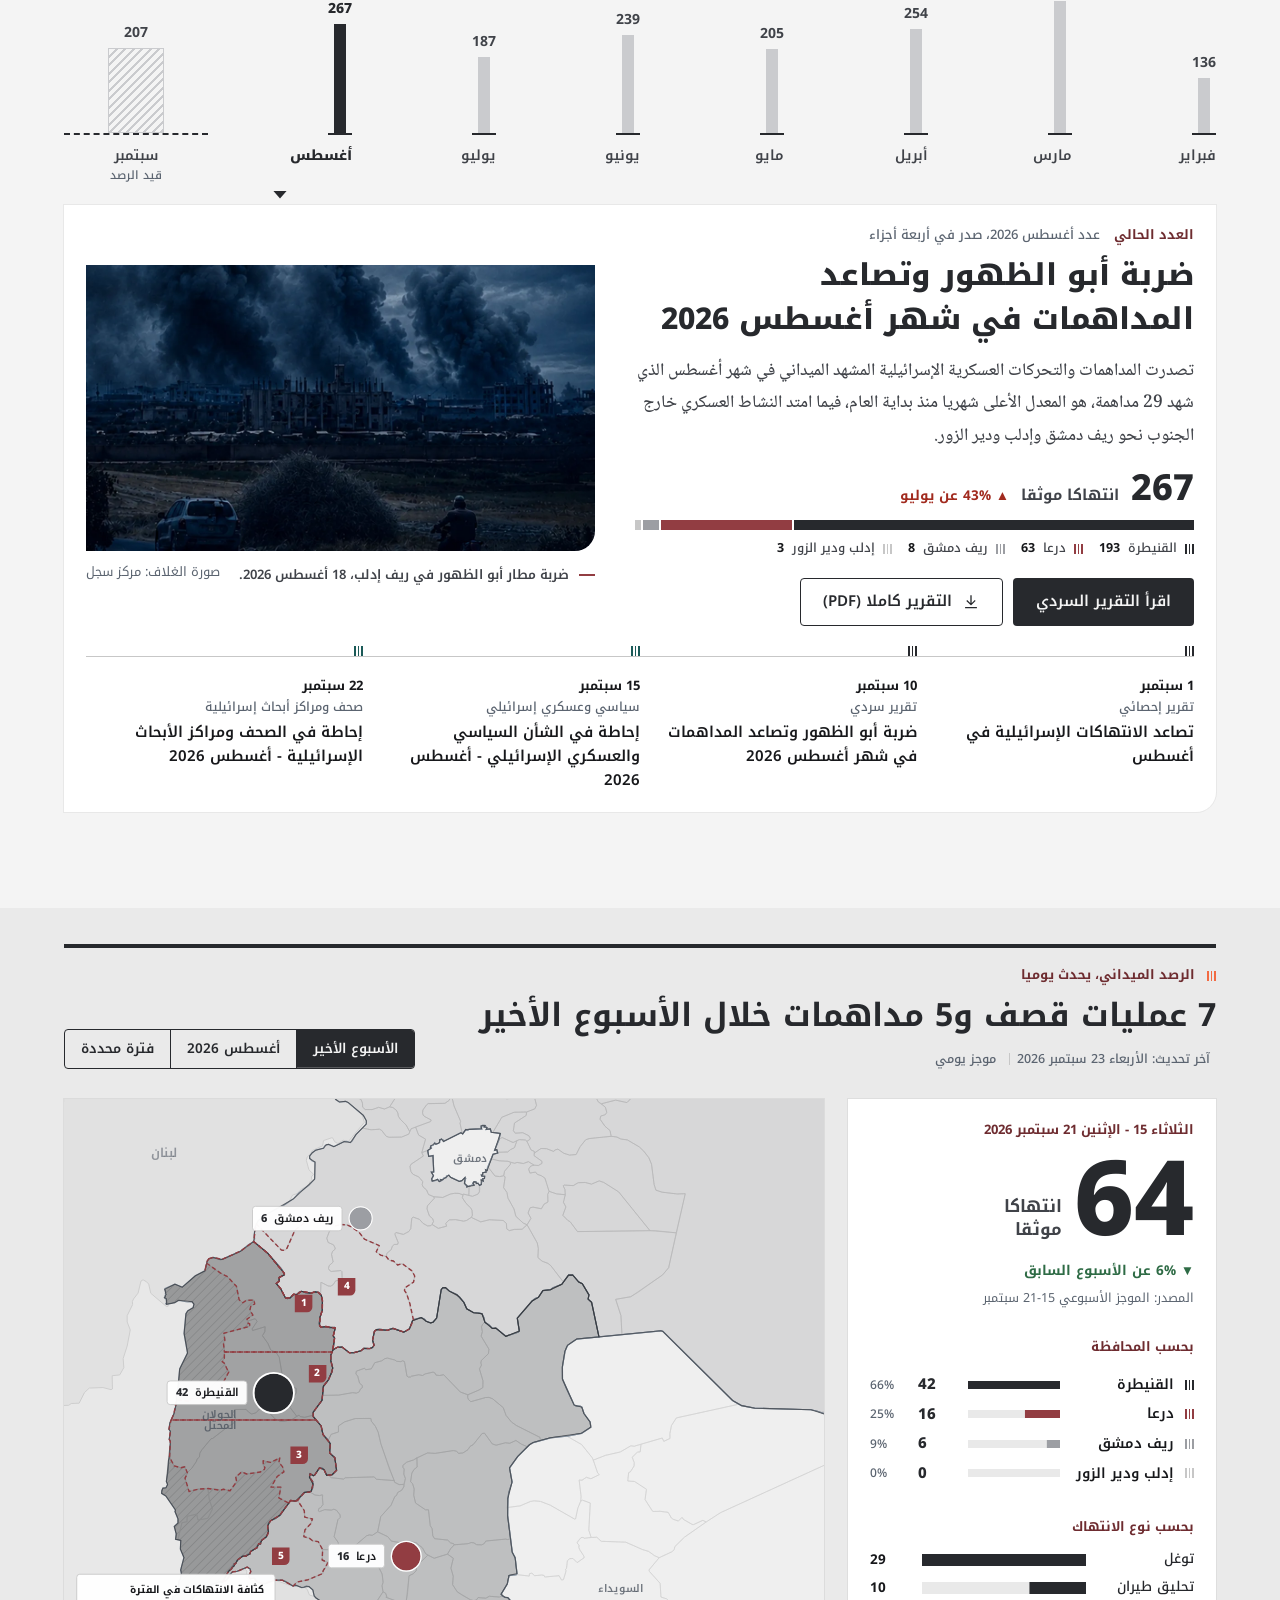
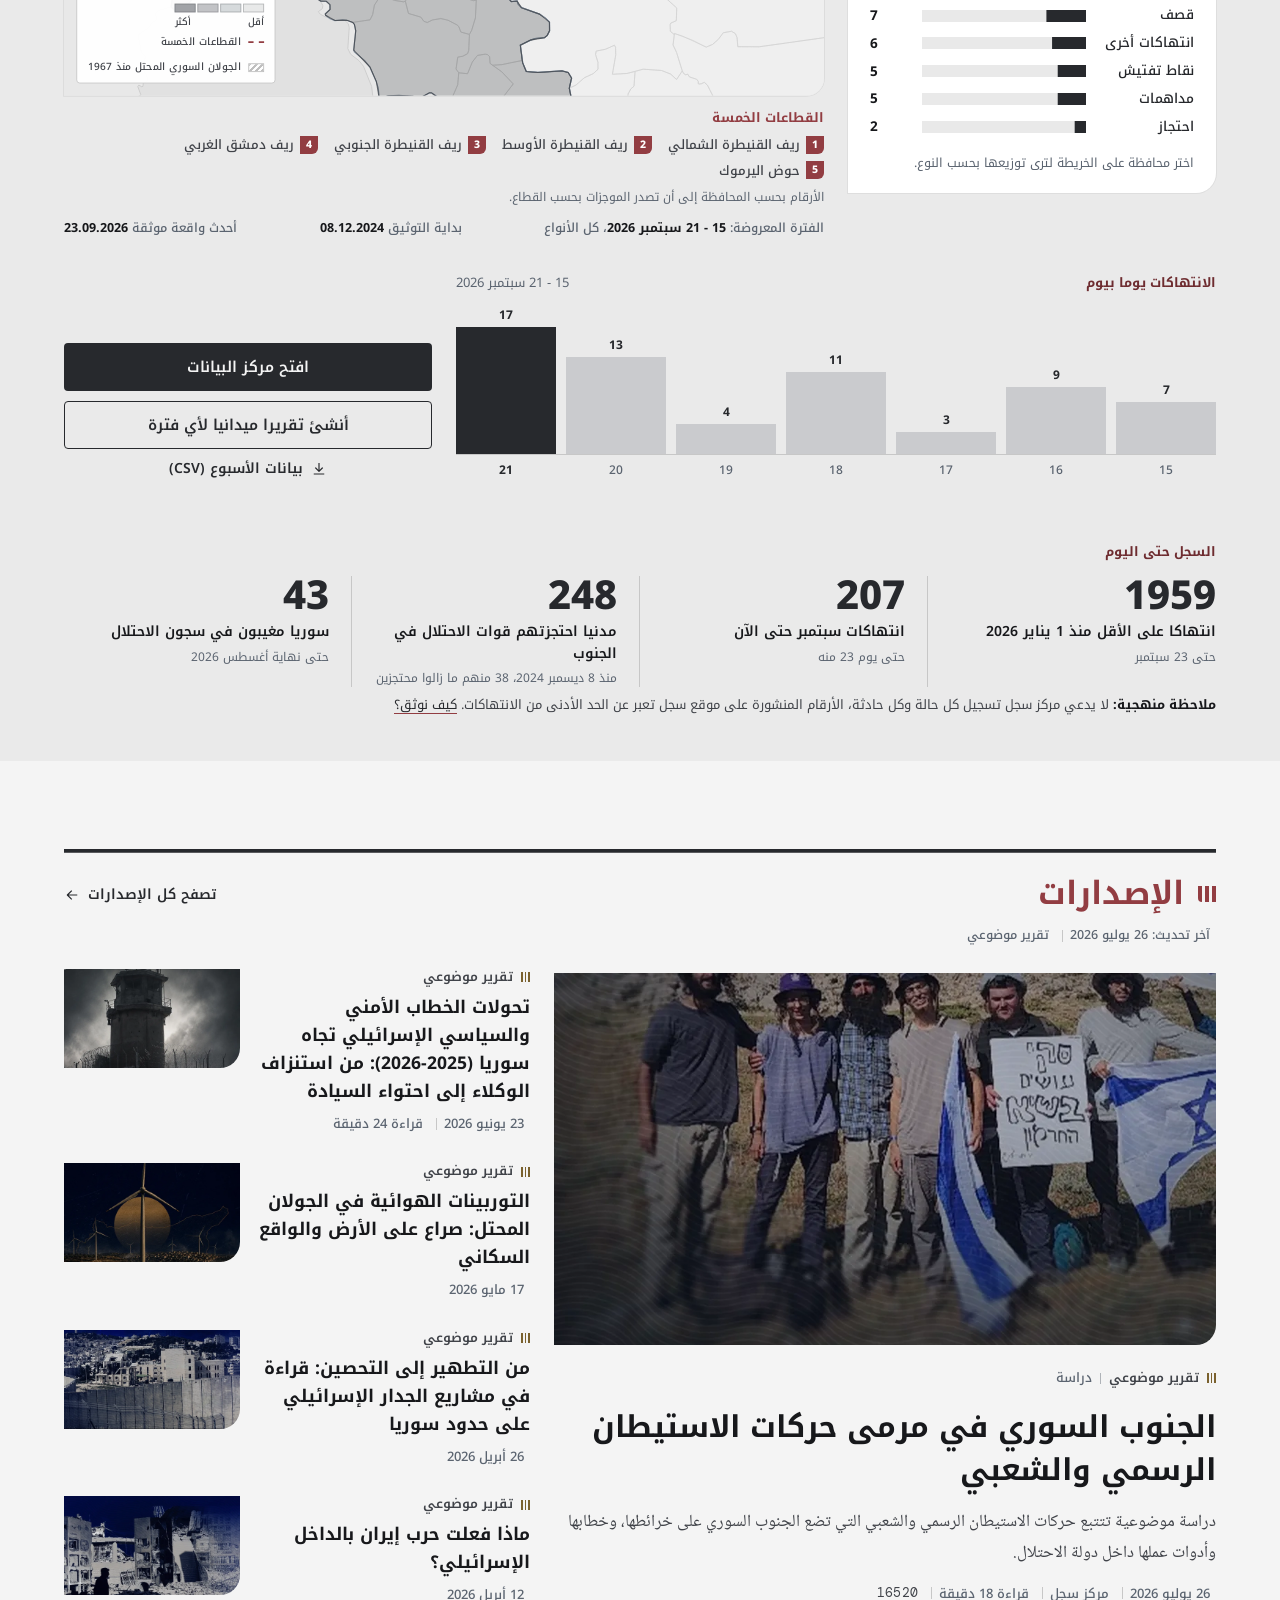
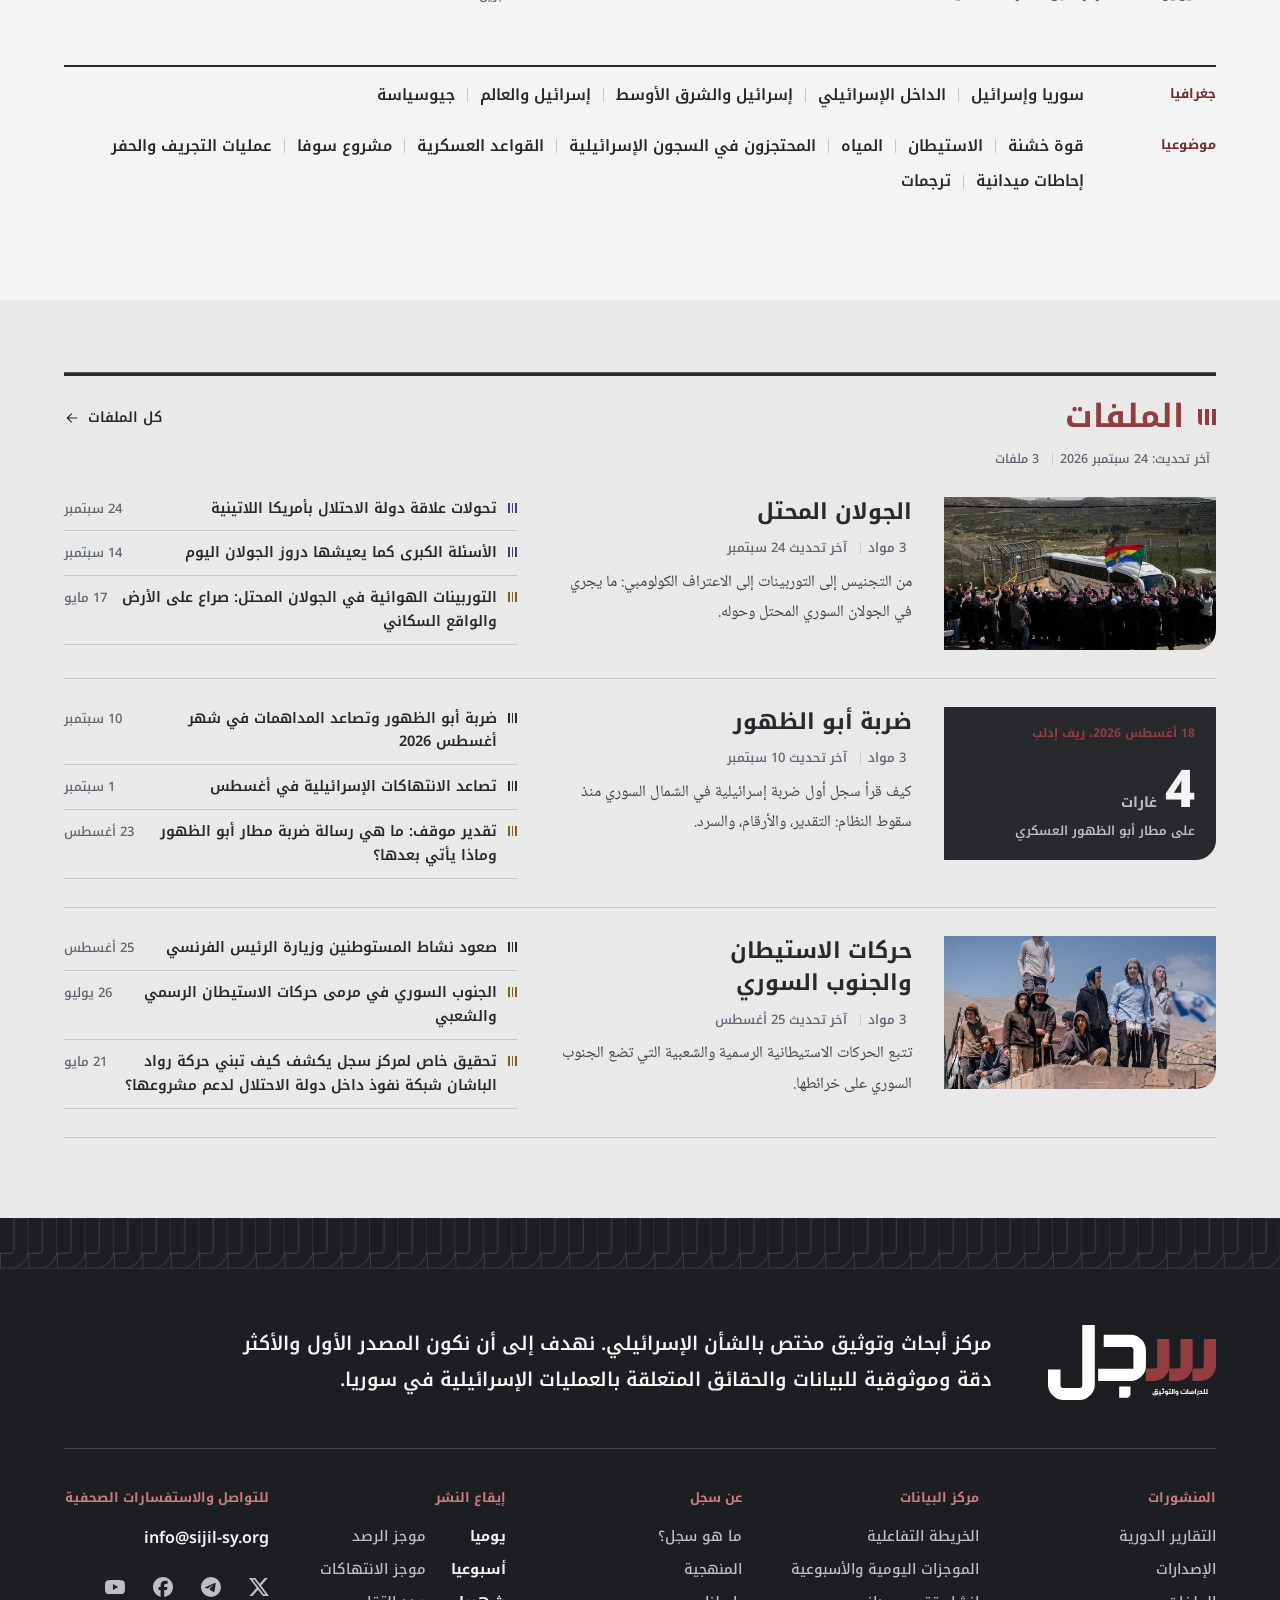
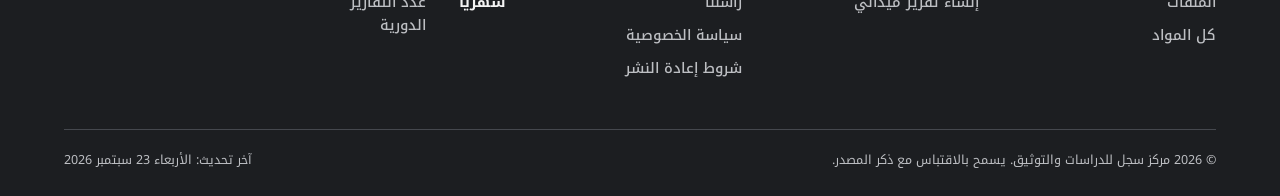
==== commit d371b425: "Client review round: home order, sectors, chosen period, brief query - Home opens on the latest repo" ====
--- a/index.html
+++ b/index.html
@@ -10,30 +10,16 @@
 <link rel="icon" href="assets/img/sijil-icon-circle.svg" type="image/svg+xml">
 <link rel="preconnect" href="https://fonts.googleapis.com"><link rel="preconnect" href="https://fonts.gstatic.com" crossorigin>
 <link href="https://fonts.googleapis.com/css2?family=Noto+Kufi+Arabic:wght@400;500;600;700;800&amp;family=Noto+Naskh+Arabic:wght@400;500;600;700&amp;family=DM+Mono:wght@400;500&amp;display=swap" rel="stylesheet">
-<link rel="stylesheet" href="assets/css/sijil.css?v=27">
-<link rel="stylesheet" href="assets/css/site.css?v=27">
+<link rel="stylesheet" href="assets/css/sijil.css?v=28">
+<link rel="stylesheet" href="assets/css/site.css?v=28">
 </head>
 <body>
 <div class="sj site" data-page="index">
 <a class="sr skip" href="#main">تخط إلى المحتوى</a>
-<div class="bp-d"></div><header class="site-head bp-d"><div class="masthead"><div class="container masthead__bar"><a class="brand" href="index.html" aria-label="مركز سجل للدراسات والتوثيق، الرئيسية"><img loading="lazy" decoding="async" src="assets/img/sijil-logo-full.svg" alt="سجل للدراسات والتوثيق" style="height:52px;width:116px"><span class="brand__desc">مركز سوري لرصد العمليات الإسرائيلية وتوثيقها وتحليلها</span></a><nav class="nav" aria-label="التنقل الرئيسي"><a class="nav__a" href="reports.html">التقارير الدورية</a><a class="nav__a" href="tag.html" aria-haspopup="true" aria-expanded="false" aria-controls="mega" data-mega>الإصدارات<svg class="ic " viewBox="0 0 24 24" aria-hidden="true"><path d="M6 9.5l6 6 6-6"/></svg></a><a class="nav__a" href="tag.html">الملفات</a><a class="nav__a" href="data.html"><span class="sq sq--live" style="width:7px;height:7px" aria-hidden="true"></span>مركز البيانات</a><a class="nav__a" href="archive.html">كل المواد</a><a class="nav__a" href="about.html">ما هو سجل؟</a></nav><a class="search-btn" href="search.html" aria-label="ابحث في موقع سجل"><svg class="ic " viewBox="0 0 24 24" aria-hidden="true"><circle cx="11" cy="11" r="6.5"/><path d="M16 16l4.5 4.5"/></svg><span>ابحث في السجل</span></a></div></div><div class="mega" id="mega" hidden><div class="container" style="padding-block:28px 32px;display:grid;grid-template-columns:repeat(12,minmax(0,1fr));gap:24px"><div class="mega__col" style="grid-column:span 3"><h3>جغرافيا</h3><a href="tag.html">سوريا وإسرائيل<svg class="ic ic--sm" viewBox="0 0 24 24" aria-hidden="true"><path d="M14.5 6l-6 6 6 6"/></svg></a><a href="tag.html">الداخل الإسرائيلي<svg class="ic ic--sm" viewBox="0 0 24 24" aria-hidden="true"><path d="M14.5 6l-6 6 6 6"/></svg></a><a href="tag.html">إسرائيل والشرق الأوسط<svg class="ic ic--sm" viewBox="0 0 24 24" aria-hidden="true"><path d="M14.5 6l-6 6 6 6"/></svg></a><a href="tag.html">إسرائيل والعالم<svg class="ic ic--sm" viewBox="0 0 24 24" aria-hidden="true"><path d="M14.5 6l-6 6 6 6"/></svg></a><a href="tag.html">جيوسياسة<svg class="ic ic--sm" viewBox="0 0 24 24" aria-hidden="true"><path d="M14.5 6l-6 6 6 6"/></svg></a></div><div class="mega__col" style="grid-column:span 5"><h3>موضوعيا</h3><div style="display:grid;grid-template-columns:1fr 1fr;column-gap:24px"><a href="tag.html">قوة خشنة<svg class="ic ic--sm" viewBox="0 0 24 24" aria-hidden="true"><path d="M14.5 6l-6 6 6 6"/></svg></a><a href="tag.html">الاستيطان<svg class="ic ic--sm" viewBox="0 0 24 24" aria-hidden="true"><path d="M14.5 6l-6 6 6 6"/></svg></a><a href="tag.html">المياه<svg class="ic ic--sm" viewBox="0 0 24 24" aria-hidden="true"><path d="M14.5 6l-6 6 6 6"/></svg></a><a href="tag.html">المحتجزون في السجون الإسرائيلية<svg class="ic ic--sm" viewBox="0 0 24 24" aria-hidden="true"><path d="M14.5 6l-6 6 6 6"/></svg></a><a href="tag.html">القواعد العسكرية<svg class="ic ic--sm" viewBox="0 0 24 24" aria-hidden="true"><path d="M14.5 6l-6 6 6 6"/></svg></a><a href="tag.html">مشروع سوفا<svg class="ic ic--sm" viewBox="0 0 24 24" aria-hidden="true"><path d="M14.5 6l-6 6 6 6"/></svg></a><a href="tag.html">عمليات التجريف والحفر<svg class="ic ic--sm" viewBox="0 0 24 24" aria-hidden="true"><path d="M14.5 6l-6 6 6 6"/></svg></a><a href="tag.html">إحاطات ميدانية<svg class="ic ic--sm" viewBox="0 0 24 24" aria-hidden="true"><path d="M14.5 6l-6 6 6 6"/></svg></a><a href="tag.html">ترجمات<svg class="ic ic--sm" viewBox="0 0 24 24" aria-hidden="true"><path d="M14.5 6l-6 6 6 6"/></svg></a></div></div><div style="grid-column:span 4;border-inline-start:1px solid var(--border);padding-inline-start:24px;display:flex;flex-direction:column;gap:12px"><span class="t-label">الأحدث في الإصدارات</span><a href="article.html" tabindex="-1" aria-hidden="true"><div class="frame" style=""><img loading="lazy" decoding="async" src="assets/img/img-latam.webp" alt=""></div></a><span class="tag tag--analysis ">مقال تحليلي <span class="tag__sub">ورقة بحثية</span></span><a href="article.html" style="font:700 16px/1.6 var(--font-kufi)">تحولات علاقة دولة الاحتلال بأمريكا اللاتينية</a><a class="link-arrow " href="tag.html"><span>كل الإصدارات</span><svg class="ic " viewBox="0 0 24 24" aria-hidden="true"><path d="M19 12H5.5M11 6l-6 6 6 6"/></svg></a></div></div></div></header><div class="bp-d"><section class="monbar inv" aria-label="آخر الرصد"><div class="container"><span class="monbar__label"><span class="sq sq--live" aria-hidden="true"></span>آخر الرصد</span><a class="monbar__item" href="brief.html"><span>الأربعاء 23 سبتمبر</span><span><b>5</b> انتهاكات</span><span style="opacity:.8">القنيطرة، درعا</span></a><a class="monbar__item" href="brief.html"><span>الثلاثاء 22 سبتمبر</span><span><b>11</b> انتهاكا</span><span style="opacity:.8">القنيطرة، درعا</span></a><a class="monbar__item" href="brief.html"><span>الموجز الأسبوعي 15-21 سبتمبر</span><span><b>64</b> انتهاكا</span></a><a class="monbar__more" href="data.html">كل الموجزات<svg class="ic ic--sm" viewBox="0 0 24 24" aria-hidden="true"><path d="M19 12H5.5M11 6l-6 6 6 6"/></svg></a></div></section></div><header class="masthead site-head bp-tm"><div class="container" style="height:64px;display:flex;align-items:center;justify-content:space-between"><a class="brand" href="index.html" aria-label="مركز سجل، الرئيسية"><img loading="lazy" decoding="async" src="assets/img/sijil-logo-full.svg" alt="سجل للدراسات والتوثيق" style="height:42px;width:93px"></a><div style="display:flex;gap:8px"><a class="icon-btn" href="search.html" aria-label="بحث"><svg class="ic " viewBox="0 0 24 24" aria-hidden="true"><circle cx="11" cy="11" r="6.5"/><path d="M16 16l4.5 4.5"/></svg></a><button class="icon-btn" type="button" aria-label="القائمة" aria-expanded="false" aria-controls="menu" data-menu-open style="background:var(--navy-800);color:var(--paper-100);border-color:var(--navy-800)"><svg class="ic " viewBox="0 0 24 24" aria-hidden="true"><path d="M4 7h16M4 12h16M4 17h10"/></svg></button></div></div></header><div class="bp-tm"><section class="monbar inv" aria-label="آخر الرصد" style="height:auto"><div class="container" style="height:52px;gap:0;overflow:hidden"><span class="monbar__label" style="padding-inline-end:12px"><span class="sq sq--live" aria-hidden="true"></span>آخر الرصد</span><a class="monbar__item" href="brief.html" style="padding-inline:12px;border:0"><span>الأربعاء 23 سبتمبر</span><span><b>5</b> انتهاكات</span></a><a class="monbar__more" href="data.html" aria-label="كل الموجزات"><svg class="ic ic--sm" viewBox="0 0 24 24" aria-hidden="true"><path d="M19 12H5.5M11 6l-6 6 6 6"/></svg></a></div></section></div>
+<div class="bp-d"></div><header class="site-head bp-d"><div class="masthead"><div class="container masthead__bar"><a class="brand" href="index.html" aria-label="مركز سجل للدراسات والتوثيق، الرئيسية"><img loading="lazy" decoding="async" src="assets/img/sijil-logo-full.svg" alt="سجل للدراسات والتوثيق" style="height:52px;width:116px"><span class="brand__desc">مركز سوري لرصد العمليات الإسرائيلية وتوثيقها وتحليلها</span></a><nav class="nav" aria-label="التنقل الرئيسي"><a class="nav__a" href="reports.html">التقارير الدورية</a><a class="nav__a" href="tag.html" aria-haspopup="true" aria-expanded="false" aria-controls="mega" data-mega>الإصدارات<svg class="ic " viewBox="0 0 24 24" aria-hidden="true"><path d="M6 9.5l6 6 6-6"/></svg></a><a class="nav__a" href="tag.html">الملفات</a><a class="nav__a" href="data.html"><span class="sq sq--live" style="width:7px;height:7px" aria-hidden="true"></span>مركز البيانات</a><a class="nav__a" href="archive.html">كل المواد</a><a class="nav__a" href="about.html">ما هو سجل؟</a></nav><a class="search-btn" href="search.html" aria-label="ابحث في موقع سجل"><svg class="ic " viewBox="0 0 24 24" aria-hidden="true"><circle cx="11" cy="11" r="6.5"/><path d="M16 16l4.5 4.5"/></svg><span>ابحث في السجل</span></a></div></div><div class="mega" id="mega" hidden><div class="container" style="padding-block:28px 32px;display:grid;grid-template-columns:repeat(12,minmax(0,1fr));gap:24px"><div class="mega__col" style="grid-column:span 3"><h3>جغرافيا</h3><a href="tag.html">سوريا وإسرائيل<svg class="ic ic--sm" viewBox="0 0 24 24" aria-hidden="true"><path d="M14.5 6l-6 6 6 6"/></svg></a><a href="tag.html">الداخل الإسرائيلي<svg class="ic ic--sm" viewBox="0 0 24 24" aria-hidden="true"><path d="M14.5 6l-6 6 6 6"/></svg></a><a href="tag.html">إسرائيل والشرق الأوسط<svg class="ic ic--sm" viewBox="0 0 24 24" aria-hidden="true"><path d="M14.5 6l-6 6 6 6"/></svg></a><a href="tag.html">إسرائيل والعالم<svg class="ic ic--sm" viewBox="0 0 24 24" aria-hidden="true"><path d="M14.5 6l-6 6 6 6"/></svg></a><a href="tag.html">جيوسياسة<svg class="ic ic--sm" viewBox="0 0 24 24" aria-hidden="true"><path d="M14.5 6l-6 6 6 6"/></svg></a></div><div class="mega__col" style="grid-column:span 5"><h3>موضوعيا</h3><div style="display:grid;grid-template-columns:1fr 1fr;column-gap:24px"><a href="tag.html">قوة خشنة<svg class="ic ic--sm" viewBox="0 0 24 24" aria-hidden="true"><path d="M14.5 6l-6 6 6 6"/></svg></a><a href="tag.html">الاستيطان<svg class="ic ic--sm" viewBox="0 0 24 24" aria-hidden="true"><path d="M14.5 6l-6 6 6 6"/></svg></a><a href="tag.html">المياه<svg class="ic ic--sm" viewBox="0 0 24 24" aria-hidden="true"><path d="M14.5 6l-6 6 6 6"/></svg></a><a href="tag.html">المحتجزون في السجون الإسرائيلية<svg class="ic ic--sm" viewBox="0 0 24 24" aria-hidden="true"><path d="M14.5 6l-6 6 6 6"/></svg></a><a href="tag.html">القواعد العسكرية<svg class="ic ic--sm" viewBox="0 0 24 24" aria-hidden="true"><path d="M14.5 6l-6 6 6 6"/></svg></a><a href="tag.html">مشروع سوفا<svg class="ic ic--sm" viewBox="0 0 24 24" aria-hidden="true"><path d="M14.5 6l-6 6 6 6"/></svg></a><a href="tag.html">عمليات التجريف والحفر<svg class="ic ic--sm" viewBox="0 0 24 24" aria-hidden="true"><path d="M14.5 6l-6 6 6 6"/></svg></a><a href="tag.html">إحاطات ميدانية<svg class="ic ic--sm" viewBox="0 0 24 24" aria-hidden="true"><path d="M14.5 6l-6 6 6 6"/></svg></a><a href="tag.html">ترجمات<svg class="ic ic--sm" viewBox="0 0 24 24" aria-hidden="true"><path d="M14.5 6l-6 6 6 6"/></svg></a></div></div><div style="grid-column:span 4;border-inline-start:1px solid var(--border);padding-inline-start:24px;display:flex;flex-direction:column;gap:12px"><span class="t-label">الأحدث في الإصدارات</span><a href="article.html" tabindex="-1" aria-hidden="true"><div class="frame" style=""><img loading="lazy" decoding="async" src="assets/img/img-latam.webp" alt=""></div></a><span class="tag tag--analysis ">مقال تحليلي <span class="tag__sub">ورقة بحثية</span></span><a href="article.html" style="font:700 16px/1.6 var(--font-kufi)">تحولات علاقة دولة الاحتلال بأمريكا اللاتينية</a><a class="link-arrow " href="tag.html"><span>كل الإصدارات</span><svg class="ic " viewBox="0 0 24 24" aria-hidden="true"><path d="M19 12H5.5M11 6l-6 6 6 6"/></svg></a></div></div></div></header><div class="bp-d"><section class="monbar inv" aria-label="أحدث الموجزات اليومية والأسبوعية"><div class="container"><span class="monbar__label"><span class="sq sq--live" aria-hidden="true"></span>أحدث الموجزات اليومية والأسبوعية</span><a class="monbar__item" href="brief.html"><span>الأربعاء 23 سبتمبر</span><span><b>5</b> انتهاكات</span><span style="opacity:.8">القنيطرة، درعا</span></a><a class="monbar__item" href="brief.html"><span>الثلاثاء 22 سبتمبر</span><span><b>11</b> انتهاكا</span><span style="opacity:.8">القنيطرة، درعا</span></a><a class="monbar__item" href="brief.html"><span>الموجز الأسبوعي 15-21 سبتمبر</span><span><b>64</b> انتهاكا</span></a><a class="monbar__more" href="data.html">كل الموجزات<svg class="ic ic--sm" viewBox="0 0 24 24" aria-hidden="true"><path d="M19 12H5.5M11 6l-6 6 6 6"/></svg></a></div></section></div><header class="masthead site-head bp-tm"><div class="container" style="height:64px;display:flex;align-items:center;justify-content:space-between"><a class="brand" href="index.html" aria-label="مركز سجل، الرئيسية"><img loading="lazy" decoding="async" src="assets/img/sijil-logo-full.svg" alt="سجل للدراسات والتوثيق" style="height:42px;width:93px"></a><div style="display:flex;gap:8px"><a class="icon-btn" href="search.html" aria-label="بحث"><svg class="ic " viewBox="0 0 24 24" aria-hidden="true"><circle cx="11" cy="11" r="6.5"/><path d="M16 16l4.5 4.5"/></svg></a><button class="icon-btn" type="button" aria-label="القائمة" aria-expanded="false" aria-controls="menu" data-menu-open style="background:var(--navy-800);color:var(--paper-100);border-color:var(--navy-800)"><svg class="ic " viewBox="0 0 24 24" aria-hidden="true"><path d="M4 7h16M4 12h16M4 17h10"/></svg></button></div></div></header><div class="bp-tm"><section class="monbar inv" aria-label="أحدث الموجزات اليومية والأسبوعية" style="height:auto"><div class="container" style="height:52px;gap:0;overflow:hidden"><span class="monbar__label" style="padding-inline-end:12px"><span class="sq sq--live" aria-hidden="true"></span>أحدث الموجزات</span><a class="monbar__item" href="brief.html" style="padding-inline:12px;border:0"><span>الأربعاء 23 سبتمبر</span><span><b>5</b> انتهاكات</span></a><a class="monbar__more" href="data.html" aria-label="كل الموجزات"><svg class="ic ic--sm" viewBox="0 0 24 24" aria-hidden="true"><path d="M19 12H5.5M11 6l-6 6 6 6"/></svg></a></div></section></div>
 <main id="main"><div class="bp-d"><h1 class="sr">سجل، مركز سوري لرصد العمليات الإسرائيلية في سوريا وتوثيقها وتحليلها</h1>
-<section class="mon" aria-labelledby="mon-title" data-monitor><script type="application/json" data-mon-data>{"govs": {"q": "القنيطرة", "d": "درعا", "r": "ريف دمشق", "o": "إدلب ودير الزور"}, "periods": {"week": {"tab": "الأسبوع الأخير", "lede": "ثلثا انتهاكات الأسبوع وقعت في القنيطرة", "title": "الثلاثاء 15 - الإثنين 21 سبتمبر 2026", "total": 64, "delta": "▼ 6% عن الأسبوع السابق", "dcls": "delta--down", "src": ["الموجز الأسبوعي", 16849], "strip": "15 - 21 سبتمبر 2026", "csv": "بيانات الأسبوع", "govs": {"q": 42, "d": 16, "r": 6, "o": 0}, "lvl": {"q": 4, "d": 3, "r": 2}, "types": [["توغل", 29], ["تحليق طيران", 10], ["قصف", 7], ["انتهاكات أخرى", 6], ["نقاط تفتيش", 5], ["مداهمات", 5], ["احتجاز", 2]], "chart": {"t": "يوما بيوم", "labels": ["15", "16", "17", "18", "19", "20", "21"], "values": [7, 9, 3, 11, 4, 13, 17], "hi": 6}, "out": null, "cross": {"q": [["توغل", 22], ["تحليق طيران", 3], ["قصف", 3], ["انتهاكات أخرى", 5], ["نقاط تفتيش", 5], ["مداهمات", 3], ["احتجاز", 1]], "d": [["توغل", 6], ["تحليق طيران", 5], ["قصف", 1], ["انتهاكات أخرى", 1], ["نقاط تفتيش", 0], ["مداهمات", 2], ["احتجاز", 1]], "r": [["توغل", 1], ["تحليق طيران", 2], ["قصف", 3], ["انتهاكات أخرى", 0], ["نقاط تفتيش", 0], ["مداهمات", 0], ["احتجاز", 0]]}}, "aug": {"tab": "أغسطس 2026", "lede": "أغسطس ثاني أعلى حصيلة شهرية في 2026", "title": "العدد الحالي، 1 - 31 أغسطس 2026", "total": 267, "delta": "▲ 43% عن يوليو", "dcls": "", "src": ["التقرير الإحصائي", 16731], "strip": "1 - 31 أغسطس 2026", "csv": "بيانات أغسطس", "govs": {"q": 193, "d": 63, "r": 8, "o": 3}, "lvl": {"q": 4, "d": 2, "r": 1}, "types": [["توغل", 109], ["تحليق طيران", 52], ["نقاط تفتيش", 36], ["مداهمات", 29], ["قصف", 16], ["انتهاكات أخرى", 14], ["احتجاز", 12]], "chart": {"t": "أسبوعا بأسبوع", "labels": ["1-7", "8-14", "15-21", "22-31"], "values": [52, 53, 64, 98], "hi": 3}, "out": {"n": 3, "note": "ضربة مطار أبو الظهور، 18 أغسطس"}, "cross": null}}}</script>
- <div class="container" style="padding-top:36px;padding-bottom:44px">
-  <div class="mon__head"><div class="mon__title"><span class="kicker"><span class="sq sq--live" aria-hidden="true"></span>الرصد الميداني، يحدث يوميا</span><h2 id="mon-title" class="mon__lede" data-k="lede">ثلثا انتهاكات الأسبوع وقعت في القنيطرة</h2><div class="sec-rec"><div class="meta__row"><span>آخر قيد <b>16865</b></span><span>الأربعاء 23 سبتمبر 2026</span><span>موجز يومي</span></div></div></div><div class="mon__ctl"><div class="seg" role="group" aria-label="الفترة المعروضة" data-period-switch><button type="button" data-p="week" class="is-on" aria-pressed="true">الأسبوع الأخير</button><button type="button" data-p="aug" class="" aria-pressed="false">أغسطس 2026</button></div></div></div>
-  <div class="grid-12" style="margin-top:30px;align-items:start">
-   <div style="grid-column:1 / span 4;min-width:0"><div class="mon-panel"><div class="t-label" data-k="title">الثلاثاء 15 - الإثنين 21 سبتمبر 2026</div><div class="mon-total"><span class="mon-total__n" data-k="total">64</span><span class="mon-total__u">انتهاكا<br>موثقا</span></div><div class="row" style="gap:10px 16px;flex-wrap:wrap"><span class="delta delta--down" data-k="delta">▼ 6% عن الأسبوع السابق</span><span class="recno"><span data-k="src-l">المصدر: الموجز الأسبوعي، قيد</span><b data-k="src-n">16849</b></span></div><div class="mon-sub">بحسب المحافظة</div><div class="mon-govs"><div class="mon-govrow" data-gov="q"><i style="--c:var(--gov-quneitra)"></i><span>القنيطرة</span><span class="mon-govrow__bar"><i style="transform:scaleX(1.0000);--c:var(--gov-quneitra)"></i></span><b data-k="n">42</b><small data-k="pct">66%</small></div><div class="mon-govrow" data-gov="d"><i style="--c:var(--gov-daraa)"></i><span>درعا</span><span class="mon-govrow__bar"><i style="transform:scaleX(0.3810);--c:var(--gov-daraa)"></i></span><b data-k="n">16</b><small data-k="pct">25%</small></div><div class="mon-govrow" data-gov="r"><i style="--c:var(--gov-rif)"></i><span>ريف دمشق</span><span class="mon-govrow__bar"><i style="transform:scaleX(0.1429);--c:var(--gov-rif)"></i></span><b data-k="n">6</b><small data-k="pct">9%</small></div><div class="mon-govrow" data-gov="o"><i style="--c:var(--gov-other)"></i><span>إدلب ودير الزور</span><span class="mon-govrow__bar"><i style="transform:scaleX(0.0000);--c:var(--gov-other)"></i></span><b data-k="n">0</b><small data-k="pct">0%</small></div></div><div class="mon-sub mon-sub--types"><span>بحسب نوع الانتهاك</span><button type="button" class="mon-sel" data-k="sel" hidden><span data-k="sel-name"></span><svg class="ic ic--sm" viewBox="0 0 24 24" aria-hidden="true"><path d="M6 6l12 12M18 6L6 18"/></svg><span class="sr">إلغاء التحديد</span></button></div><div class="mon-types" data-k="types"><div class="mbar" data-type="توغل"><span class="mbar__l">توغل</span><span class="mbar__t"><i class="mbar__f" style="transform:scaleX(1.0000)"></i></span><b class="mbar__v">29</b></div><div class="mbar" data-type="تحليق طيران"><span class="mbar__l">تحليق طيران</span><span class="mbar__t"><i class="mbar__f" style="transform:scaleX(0.3448)"></i></span><b class="mbar__v">10</b></div><div class="mbar" data-type="قصف"><span class="mbar__l">قصف</span><span class="mbar__t"><i class="mbar__f" style="transform:scaleX(0.2414)"></i></span><b class="mbar__v">7</b></div><div class="mbar" data-type="انتهاكات أخرى"><span class="mbar__l">انتهاكات أخرى</span><span class="mbar__t"><i class="mbar__f" style="transform:scaleX(0.2069)"></i></span><b class="mbar__v">6</b></div><div class="mbar" data-type="نقاط تفتيش"><span class="mbar__l">نقاط تفتيش</span><span class="mbar__t"><i class="mbar__f" style="transform:scaleX(0.1724)"></i></span><b class="mbar__v">5</b></div><div class="mbar" data-type="مداهمات"><span class="mbar__l">مداهمات</span><span class="mbar__t"><i class="mbar__f" style="transform:scaleX(0.1724)"></i></span><b class="mbar__v">5</b></div><div class="mbar" data-type="احتجاز"><span class="mbar__l">احتجاز</span><span class="mbar__t"><i class="mbar__f" style="transform:scaleX(0.0690)"></i></span><b class="mbar__v">2</b></div></div><p class="mon-hint" data-k="hint">اختر محافظة على الخريطة لترى توزيعها بحسب النوع.</p></div></div>
-   <div style="grid-column:5 / span 8;min-width:0;position:relative"><div class="fit" data-w="866" data-h="680" style="--fw:866px;"><div class="map map--light mon-map" style="width:866px;height:680px;" data-explore-map><img loading="lazy" decoding="async" src="assets/img/map_mon_l.svg" alt="خريطة جنوب سوريا تظهر عدد الانتهاكات الموثقة في كل محافظة خلال الفترة المختارة"><svg class="mon-choro" viewBox="0 0 866 680" aria-hidden="true" style="direction:ltr"><path class="mon-gov" data-gov="r" data-lvl="2" d="M1937.1 54.9L1837.3 -86.6L1198.1 -174.8L1172.9 -179.5L1154.7 -184.7L1149.7 -188.2L1146.0 -196.7L1146.1 -199.5L1148.8 -202.4L1151.1 -209.9L1149.0 -218.9L1144.8 -223.7L1133.4 -227.0L1118.9 -227.8L1083.5 -223.9L1067.4 -216.5L1051.7 -206.0L1038.0 -208.8L985.7 -193.2L931.3 -197.6L836.8 -198.4L836.4 -210.6L841.7 -248.5L830.3 -248.5L823.5 -256.3L816.8 -259.2L806.6 -266.4L824.0 -279.3L835.0 -291.1L814.2 -306.0L802.5 -317.6L792.0 -337.8L780.3 -350.8L769.9 -350.3L765.4 -352.0L760.9 -350.6L757.2 -352.1L753.0 -356.2L741.2 -363.2L740.2 -371.4L738.2 -373.1L724.5 -375.8L725.0 -385.3L707.0 -381.6L702.3 -378.3L673.2 -374.8L656.7 -380.5L624.2 -373.6L635.4 -363.7L637.1 -360.4L627.3 -355.6L621.7 -350.7L615.9 -337.4L607.2 -330.0L609.5 -324.4L607.6 -320.5L605.1 -318.0L595.9 -315.4L588.6 -302.8L579.7 -296.2L578.4 -291.2L580.3 -283.3L574.6 -270.2L581.5 -263.7L572.6 -265.9L569.9 -252.3L566.2 -265.9L562.0 -259.6L552.5 -262.7L548.6 -262.6L533.4 -269.5L528.6 -261.3L525.5 -263.5L521.0 -261.0L523.2 -252.7L515.5 -253.5L512.8 -247.6L512.1 -241.6L504.8 -238.4L502.4 -232.6L495.7 -231.9L491.6 -224.5L482.9 -217.0L477.7 -206.0L472.4 -203.2L461.7 -184.4L459.3 -175.7L474.8 -168.9L479.1 -159.4L487.5 -157.1L502.5 -156.3L504.8 -149.5L512.2 -145.4L515.2 -139.0L514.7 -131.5L511.6 -130.1L506.9 -124.1L503.0 -123.0L488.4 -127.1L480.8 -127.5L471.9 -133.5L463.7 -133.2L456.1 -140.3L447.0 -141.3L440.3 -144.9L436.7 -139.1L435.4 -133.7L426.5 -133.6L423.7 -128.5L420.8 -130.4L417.2 -129.0L402.0 -132.5L398.9 -136.2L397.2 -143.2L393.4 -144.9L391.2 -143.8L384.3 -133.9L370.7 -131.9L367.6 -124.9L357.6 -121.1L353.0 -125.6L348.8 -125.0L341.5 -113.7L336.5 -100.9L328.0 -90.1L320.0 -92.7L316.9 -85.5L312.3 -80.2L308.1 -63.8L300.7 -59.1L297.1 -54.8L299.9 -47.7L295.6 -36.2L284.6 -28.9L281.6 -22.4L276.4 -17.8L276.4 -15.6L281.2 -10.2L289.8 -7.6L293.7 -7.8L298.9 -11.1L301.0 -10.4L300.9 -9.0L305.7 -5.3L309.7 0.6L313.9 3.5L320.7 2.7L323.7 3.9L341.1 18.7L344.5 24.8L344.4 28.6L332.6 40.6L326.3 49.6L319.1 48.6L307.5 54.3L301.5 51.7L298.8 52.2L295.8 56.0L286.8 58.3L282.9 61.2L279.9 65.0L279.9 67.7L286.0 71.9L285.6 91.3L261.4 113.8L230.6 131.5L221.3 138.6L217.7 146.1L216.1 162.4L232.1 175.7L251.1 198.8L251.1 200.4L245.4 203.2L245.3 207.5L241.9 210.2L246.8 216.0L252.4 226.8L257.6 226.6L261.6 222.5L265.1 222.8L270.4 219.1L281.3 221.2L286.2 219.7L289.9 220.4L293.2 223.7L294.5 229.8L294.3 240.8L291.7 248.7L291.3 258.3L292.7 260.0L298.3 259.3L309.1 261.0L306.8 269.9L308.3 272.4L306.5 285.9L311.4 282.9L316.8 282.6L325.1 289.1L330.5 289.0L338.4 286.9L341.8 284.1L348.4 284.4L351.5 283.2L353.3 280.6L351.6 274.9L353.7 264.8L356.2 262.8L368.9 263.5L374.9 261.4L387.2 265.6L393.6 262.0L397.1 252.7L407.1 249.1L412.7 253.3L417.7 255.1L420.5 254.3L424.6 249.6L429.8 217.3L431.5 215.1L434.7 214.9L439.1 218.9L450.9 225.7L455.7 231.8L458.9 239.1L466.8 243.5L476.3 244.8L479.6 254.4L488.1 261.4L492.1 261.1L503.5 270.4L518.8 264.4L516.5 249.7L533.4 230.2L540.6 226.0L545.7 218.3L554.3 217.3L567.2 211.1L574.9 200.7L579.6 200.5L586.6 208.6L590.6 210.5L598.2 223.2L597.2 228.0L601.2 231.7L609.6 271.1L680.1 264.1L682.3 264.8L761.8 343.5L772.1 349.4L787.0 352.3L851.1 354.1L881.3 363.9L898.7 372.9L936.8 380.7L965.5 382.5L971.7 384.7L975.8 387.3L975.9 419.6L977.0 429.8L981.3 442.3L1073.4 592.7L1764.0 152.1ZM422.1 50.7L423.7 51.5L426.7 50.5L428.0 49.6L428.0 46.5L430.0 45.6L432.4 48.4L452.3 38.5L454.3 39.8L457.8 34.9L475.9 34.0L475.3 30.9L477.0 30.1L479.7 30.2L478.5 31.6L482.0 32.8L481.1 34.7L485.8 34.1L486.8 37.9L497.1 39.3L490.7 58.5L493.1 57.8L494.2 61.5L488.9 62.9L482.2 81.4L480.4 80.6L481.0 83.2L477.1 84.0L477.0 86.3L475.5 86.5L476.1 87.9L479.3 88.0L479.1 90.5L477.0 90.7L477.7 93.4L475.1 92.0L475.5 97.4L473.5 98.3L471.7 96.0L469.9 96.3L469.6 94.6L467.2 94.2L465.9 96.1L467.5 98.4L459.0 100.1L459.2 98.5L456.3 96.0L457.0 89.4L453.4 93.0L450.5 93.9L440.5 89.2L438.5 86.8L431.5 92.0L429.1 91.8L429.7 93.0L427.6 94.1L425.7 91.5L419.6 93.4L419.0 91.0L421.0 87.4L418.6 83.3L421.3 83.1L420.5 64.5L415.6 65.4L414.5 58.8L418.5 56.0L417.5 55.4L418.1 53.4Z"/><path class="mon-gov" data-gov="d" data-lvl="3" d="M306.5 285.9L304.0 292.0L304.1 298.4L306.2 306.5L305.1 311.4L301.3 320.0L295.6 327.4L294.0 343.3L284.0 356.9L284.0 361.8L293.0 372.5L295.1 382.3L303.4 392.7L302.7 403.4L308.6 408.7L310.6 423.1L305.6 428.1L299.3 428.8L296.3 422.3L291.1 420.4L285.8 428.3L284.1 429.3L280.5 427.1L279.7 430.9L283.8 438.9L281.6 446.9L274.0 448.3L264.0 458.3L258.3 457.5L246.0 474.3L235.3 480.6L232.1 486.7L233.0 493.3L230.5 499.0L225.4 502.8L223.8 507.1L221.7 506.8L220.1 511.2L212.6 515.6L211.8 518.4L207.4 520.9L203.5 521.0L197.7 525.3L195.5 529.6L194.1 529.7L194.2 531.7L187.5 538.2L180.4 550.5L185.0 548.5L192.0 538.8L197.4 538.2L208.7 533.5L212.0 535.4L212.8 538.7L210.3 543.9L211.9 546.6L216.9 545.9L221.7 551.1L229.5 552.2L240.2 548.3L248.8 548.3L260.7 555.0L264.7 554.3L270.6 556.7L279.1 555.5L283.5 559.4L285.0 566.1L286.8 568.3L292.6 572.2L298.8 572.3L303.0 576.2L303.1 581.6L297.7 586.8L298.1 588.3L308.7 594.3L322.3 594.0L329.0 596.4L330.9 598.7L332.4 606.0L330.1 628.0L348.6 647.4L355.9 663.9L359.2 683.3L369.5 680.1L381.6 679.6L397.6 680.6L404.7 683.1L416.4 676.7L418.9 676.8L487.0 730.0L520.3 764.3L525.0 767.4L553.0 770.5L561.7 772.9L572.0 780.2L577.3 763.1L583.2 733.2L594.6 717.0L594.3 709.8L592.2 705.5L579.3 688.4L575.8 671.4L578.4 659.8L574.5 653.4L567.5 651.6L540.0 653.4L526.8 652.3L522.6 642.3L520.0 622.4L531.7 616.6L547.5 613.8L550.7 611.2L553.3 606.0L553.2 596.1L541.8 586.9L521.3 579.6L516.3 572.0L509.7 572.6L505.7 568.1L502.6 567.8L498.1 564.2L505.1 552.8L507.1 543.0L516.2 540.8L514.1 522.6L510.8 516.4L505.5 474.7L505.8 455.3L510.6 436.5L507.7 420.3L516.9 407.5L530.4 394.0L534.7 391.5L554.3 386.1L589.7 381.0L600.3 374.0L599.5 367.9L592.5 358.4L590.1 351.1L581.3 348.6L568.0 319.1L567.9 305.3L570.8 287.5L573.8 280.7L584.3 273.5L609.6 271.1L601.2 231.7L597.2 228.0L598.2 223.2L590.6 210.5L586.6 208.6L579.6 200.5L574.9 200.7L567.2 211.1L554.3 217.3L545.7 218.3L540.6 226.0L533.4 230.2L516.5 249.7L518.8 264.4L503.5 270.4L492.1 261.1L488.1 261.4L479.6 254.4L476.3 244.8L466.8 243.5L458.9 239.1L455.7 231.8L447.9 223.1L439.1 218.9L434.7 214.9L431.5 215.1L429.8 217.3L424.6 249.6L420.5 254.3L417.7 255.1L412.7 253.3L407.1 249.1L397.1 252.7L393.6 262.0L387.2 265.6L374.9 261.4L368.9 263.5L356.2 262.8L353.7 264.8L351.6 274.9L353.3 280.6L351.5 283.2L348.4 284.4L341.8 284.1L338.4 286.9L330.5 289.0L325.1 289.1L316.8 282.6L311.4 282.9Z"/><path class="mon-gov" data-gov="q" data-lvl="4" d="M216.1 162.4L201.1 173.4L180.2 182.7L169.9 180.5L165.1 182.0L163.1 184.8L160.5 195.8L149.6 201.4L134.7 214.4L126.4 210.9L114.7 216.9L116.2 222.8L114.4 226.2L116.5 227.7L116.7 234.1L126.2 232.1L130.7 229.4L145.8 230.9L148.0 233.8L147.1 237.7L141.0 241.3L138.9 244.7L136.8 267.1L140.7 289.4L131.8 307.5L129.5 331.9L127.8 336.1L128.3 345.5L125.2 358.7L120.6 369.0L119.6 376.1L121.2 379.1L119.9 387.6L121.2 390.5L116.6 435.9L118.0 439.3L116.1 442.9L112.7 443.3L111.4 446.3L111.2 449.4L116.0 452.4L127.0 468.4L126.4 470.1L129.8 478.3L129.8 483.2L125.6 487.1L127.8 495.6L127.1 501.8L133.0 503.1L132.6 513.0L136.6 522.6L132.9 536.6L133.7 540.5L132.4 547.4L130.8 549.2L129.6 561.7L127.5 565.2L123.6 567.3L122.0 578.9L127.2 584.2L132.4 579.8L133.9 579.5L137.2 582.6L142.6 579.6L141.2 575.9L149.9 565.7L155.3 562.9L160.3 556.7L176.6 550.3L180.4 550.5L187.5 538.2L194.2 531.7L194.1 529.7L195.5 529.6L197.7 525.3L203.5 521.0L207.4 520.9L211.8 518.4L212.6 515.6L220.1 511.2L221.7 506.8L223.8 507.1L225.4 502.8L230.5 499.0L233.0 493.3L232.1 486.7L235.3 480.6L246.0 474.3L258.3 457.5L264.0 458.3L274.0 448.3L281.6 446.9L283.8 438.9L279.7 430.9L280.5 427.1L284.1 429.3L285.8 428.3L291.1 420.4L296.3 422.3L299.3 428.8L305.6 428.1L310.6 423.1L308.6 408.7L302.7 403.4L303.4 392.7L295.1 382.3L293.0 372.5L284.0 361.8L284.0 356.9L294.0 343.3L295.6 327.4L301.3 320.0L305.1 311.4L306.2 306.5L304.1 298.4L304.0 292.0L306.5 285.9L308.3 272.4L306.8 269.9L309.1 261.0L298.3 259.3L292.7 260.0L291.3 258.3L291.7 248.7L294.3 240.8L294.5 229.8L293.2 223.7L289.9 220.4L286.2 219.7L281.3 221.2L270.4 219.1L265.1 222.8L261.6 222.5L257.6 226.6L252.4 226.8L246.8 216.0L241.9 210.2L245.3 207.5L245.4 203.2L251.1 200.4L251.1 198.8L232.1 175.7Z"/></svg><span class="maplabel maplabel--lg" style="right:751.6px;top:62.0px">لبنان</span><span class="maplabel " style="right:403.2px;top:68.2px">دمشق</span><span class="maplabel " style="right:231.6px;top:558.0px">السويداء</span><span class="maplabel " style="right:689.2px;top:365.8px">الجولان<br>المحتل</span><button type="button" class="mpin" data-gov="q" style="left:239.2px;top:334.8px;--pc:var(--gov-quneitra)" aria-label="القنيطرة: 42 انتهاكا، 66% من المجموع"><span class="mpin__c" style="width:44.0px;height:44.0px;margin:-22.0px 0 0 -22.0px;transform:scale(1.0000)" data-dmax="44.0"></span><span class="mpin__l" data-side="end" style="transform:translate(-30.0px,-50%)" aria-hidden="true">القنيطرة <b>42</b></span></button><button type="button" class="mpin" data-gov="d" style="left:390.0px;top:520.8px;--pc:var(--gov-daraa)" aria-label="درعا: 16 انتهاكا، 25% من المجموع"><span class="mpin__c" style="width:44.0px;height:44.0px;margin:-22.0px 0 0 -22.0px;transform:scale(0.7390)" data-dmax="44.0"></span><span class="mpin__l" data-side="end" style="transform:translate(-24.3px,-50%)" aria-hidden="true">درعا <b>16</b></span></button><button type="button" class="mpin" data-gov="r" style="left:338.0px;top:136.4px;--pc:var(--gov-rif)" aria-label="ريف دمشق: 6 انتهاكا، 9% من المجموع"><span class="mpin__c" style="width:44.0px;height:44.0px;margin:-22.0px 0 0 -22.0px;transform:scale(0.5759)" data-dmax="44.0"></span><span class="mpin__l" data-side="end" style="transform:translate(-20.7px,-50%)" aria-hidden="true">ريف دمشق <b>6</b></span></button><div class="mon-out" data-k="out" hidden><span aria-hidden="true">↑</span>خارج الخريطة: إدلب ودير الزور <b data-k="out-n">3</b><small data-k="out-note">ضربة مطار أبو الظهور، 18 أغسطس</small></div><div class="mon-legend"><div class="mon-legend__t">كثافة الانتهاكات في الفترة</div><div class="mon-legend__scale"><i data-lvl="1"></i><i data-lvl="2"></i><i data-lvl="3"></i><i data-lvl="4"></i><span>أقل</span><span>أكثر</span></div><div class="mon-legend__occ"><i></i>الجولان السوري المحتل منذ 1967</div></div></div></div><div class="mon-strip"><span>الفترة المعروضة: <b data-k="strip">15 - 21 سبتمبر 2026</b>، كل الأنواع</span><span>بداية التوثيق <b class="ltr">08.12.2024</b></span><span>أحدث واقعة موثقة <b class="ltr">23.09.2026</b></span></div></div>
-  </div>
-  <div class="grid-12" style="margin-top:34px;align-items:end">
-   <div style="grid-column:1 / span 8;min-width:0"><div class="mon-chart"><div class="row between" style="margin-bottom:12px"><span class="mon-sub" style="margin:0;padding:0;border:0" data-k="chart-t">الانتهاكات يوما بيوم</span><span class="t-caption" data-k="strip2">15 - 21 سبتمبر 2026</span></div><div data-k="chart" data-h="150" data-gap="10"><div class="barchart" role="img" aria-label="15: 7 · 16: 9 · 17: 3 · 18: 11 · 19: 4 · 20: 13 · 21: 17"><div class="bars" style="--bh:150px;gap:10px"><div class="bars__col"><span class="bars__v">7</span><span class="bars__b" style="height:35.1%"></span></div><div class="bars__col"><span class="bars__v">9</span><span class="bars__b" style="height:45.2%"></span></div><div class="bars__col"><span class="bars__v">3</span><span class="bars__b" style="height:15.1%"></span></div><div class="bars__col"><span class="bars__v">11</span><span class="bars__b" style="height:55.2%"></span></div><div class="bars__col"><span class="bars__v">4</span><span class="bars__b" style="height:20.1%"></span></div><div class="bars__col"><span class="bars__v">13</span><span class="bars__b" style="height:65.3%"></span></div><div class="bars__col is-hi"><span class="bars__v">17</span><span class="bars__b" style="height:85.3%"></span></div></div><div class="bars__x" style="gap:10px"><span class="">15</span><span class="">16</span><span class="">17</span><span class="">18</span><span class="">19</span><span class="">20</span><span class="is-hi">21</span></div></div></div></div></div>
-   <div style="grid-column:9 / span 4;min-width:0"><div class="mon-ctas"><a class="btn btn--primary btn--block" href="data.html"><span>افتح مركز البيانات</span></a><a class="btn btn--secondary btn--block" href="field-report.html"><span>أنشئ تقريرا ميدانيا لأي فترة</span></a><a class="link-arrow" href="#" data-act="csv-period"><svg class="ic " viewBox="0 0 24 24" aria-hidden="true"><path d="M12 4v11M7 10.5l5 5 5-5M5 19.5h14"/></svg><span><span data-k="csv">بيانات الأسبوع</span> (CSV)</span></a></div></div>
-  </div>
-  <div class="mon-totals" style="grid-template-columns:repeat(4,minmax(0,1fr))"><div class="mon-totals__t">السجل حتى اليوم</div><div class="mon-totals__c"><b>1959</b><span>انتهاكا على الأقل منذ 1 يناير 2026</span><small>حتى 23 سبتمبر</small></div><div class="mon-totals__c"><b>207</b><span>انتهاكات سبتمبر حتى الآن</span><small>حتى يوم 23 منه</small></div><div class="mon-totals__c"><b>248</b><span>مدنيا احتجزتهم قوات الاحتلال في الجنوب</span><small>منذ 8 ديسمبر 2024، 38 منهم ما زالوا محتجزين</small></div><div class="mon-totals__c"><b>43</b><span>سوريا مغيبون في سجون الاحتلال</span><small>حتى نهاية أغسطس 2026</small></div></div><p class="mon-note"><b>ملاحظة منهجية:</b> الأرقام حد أدنى موثق، وتكتب في موجزات سجل بصيغة «ما لا يقل عن». <a href="about.html">كيف نوثق؟</a></p>
- </div>
-</section>
-<section class="container" style="padding-top:88px" aria-labelledby="feed-title">
- <div class="sec-head"><div><div class="sec-head__title"><span class="seen " aria-hidden="true"><i></i><i></i><i></i></span><h2 id="feed-title">أحدث الإصدارات</h2></div><div class="sec-rec"><div class="meta__row"><span>آخر قيد <b>16862</b></span><span>24 سبتمبر 2026</span><span>ورقة بحثية</span></div></div></div><div style="padding-top:10px"><a class="link-arrow " href="archive.html"><span>كل المواد</span><svg class="ic " viewBox="0 0 24 24" aria-hidden="true"><path d="M19 12H5.5M11 6l-6 6 6 6"/></svg></a></div></div>
+<section class="container" style="padding-top:44px" aria-labelledby="feed-title">
+ <div class="sec-head"><div><div class="sec-head__title"><span class="seen " aria-hidden="true"><i></i><i></i><i></i></span><h2 id="feed-title">أحدث الإصدارات</h2></div><div class="sec-rec"><div class="meta__row"><span>آخر تحديث: 24 سبتمبر 2026</span><span>ورقة بحثية</span></div></div></div><div style="padding-top:10px"><a class="link-arrow " href="archive.html"><span>كل المواد</span><svg class="ic " viewBox="0 0 24 24" aria-hidden="true"><path d="M19 12H5.5M11 6l-6 6 6 6"/></svg></a></div></div>
  <div class="grid-12" style="margin-top:28px">
   <article class="feature feature--lead" style="grid-column:1 / span 8">
    <a class="feature__media" href="article.html" tabindex="-1" aria-hidden="true"><div class="frame" style=""><img loading="lazy" decoding="async" src="assets/img/img-latam.webp" alt="علما كولومبيا ودولة الاحتلال على طاولة اجتماعات فوق خريطة"><span class="tag tag--analysis tag--solid ">مقال تحليلي <span class="tag__sub">ورقة بحثية</span></span></div></a>
@@ -45,23 +31,37 @@
      <div class="row" style="gap:18px;flex-wrap:wrap"><a class="link-arrow " href="article.html"><span>اقرأ الملخص</span><svg class="ic " viewBox="0 0 24 24" aria-hidden="true"><path d="M19 12H5.5M11 6l-6 6 6 6"/></svg></a><a class="link-arrow" href="#"><svg class="ic " viewBox="0 0 24 24" aria-hidden="true"><path d="M12 4v11M7 10.5l5 5 5-5M5 19.5h14"/></svg><span>الورقة كاملة (PDF)</span></a></div></div>
    </div>
   </article>
-  <div style="grid-column:9 / span 4;min-width:0"><div class="dlist"><div class="sec-head sec-head--sm"><div><div class="sec-head__title"><span class="seen " aria-hidden="true"><i></i><i></i><i></i></span><h2>الموجزات</h2></div></div></div><a class="dcover" href="brief.html" style="margin-top:12px"><span class="row between"><span class="tag tag--monitor">موجز يومي</span><span class="recno"><span>قيد</span><b>16865</b></span></span><span style="display:flex;align-items:baseline;gap:8px"><span class="dcover__num">5</span><span class="dcover__unit">انتهاكات</span></span><span class="dcover__date">الأربعاء 23 سبتمبر 2026، القنيطرة ودرعا</span></a><a href="brief.html" style="display:grid;grid-template-columns:minmax(0,1fr) 56px;gap:12px;align-items:center;padding:12px 14px;margin-top:12px;background:var(--paper-200)"><span><span class="tag tag--monitor" style="font-size:12px">موجز أسبوعي</span><span style="display:block;font:700 14.5px/1.5 var(--font-kufi);color:var(--ink-900);margin-top:2px">15 - 21 سبتمبر 2026</span></span><b style="font:800 26px/1 var(--font-kufi);color:var(--type-monitor);text-align:end">64</b></a><ul class="dlist__rows" style="margin-top:4px"><li><a href="brief.html" style="display:grid;grid-template-columns:minmax(0,1fr) 56px;gap:12px;align-items:center;padding:11px 0;border-bottom:1px solid var(--border)"><span><span style="display:block;font:700 14.5px/1.5 var(--font-kufi);color:var(--ink-900)">الثلاثاء 22 سبتمبر</span><span class="t-caption">القنيطرة، درعا</span></span><b style="font:800 22px/1 var(--font-kufi);color:var(--type-monitor);text-align:end">11</b></a></li><li><a href="brief.html" style="display:grid;grid-template-columns:minmax(0,1fr) 56px;gap:12px;align-items:center;padding:11px 0;border-bottom:1px solid var(--border)"><span><span style="display:block;font:700 14.5px/1.5 var(--font-kufi);color:var(--ink-900)">الإثنين 21 سبتمبر</span><span class="t-caption">القنيطرة، درعا، ريف دمشق</span></span><b style="font:800 22px/1 var(--font-kufi);color:var(--type-monitor);text-align:end">17</b></a></li><li><a href="brief.html" style="display:grid;grid-template-columns:minmax(0,1fr) 56px;gap:12px;align-items:center;padding:11px 0;border-bottom:1px solid var(--border)"><span><span style="display:block;font:700 14.5px/1.5 var(--font-kufi);color:var(--ink-900)">الأحد 20 سبتمبر</span><span class="t-caption">القنيطرة، درعا</span></span><b style="font:800 22px/1 var(--font-kufi);color:var(--type-monitor);text-align:end">13</b></a></li></ul><div style="margin-top:14px"><a class="link-arrow " href="data.html"><span>كل الموجزات في مركز البيانات</span><svg class="ic " viewBox="0 0 24 24" aria-hidden="true"><path d="M19 12H5.5M11 6l-6 6 6 6"/></svg></a></div></div></div>
+  <div style="grid-column:9 / span 4;min-width:0;border-inline-start:1px solid var(--border);padding-inline-start:24px"><div class="dlist"><div class="sec-head sec-head--sm"><div><div class="sec-head__title"><span class="seen " aria-hidden="true"><i></i><i></i><i></i></span><h2>الموجزات</h2></div></div></div><a class="dcover" href="brief.html" style="margin-top:12px"><span class="row between"><span class="tag tag--monitor">موجز يومي</span><span class="recno"><b>16865</b></span></span><span style="display:flex;align-items:baseline;gap:8px"><span class="dcover__num">5</span><span class="dcover__unit">انتهاكات</span></span><span class="dcover__date">الأربعاء 23 سبتمبر 2026، القنيطرة ودرعا</span></a><a href="brief.html" style="display:grid;grid-template-columns:minmax(0,1fr) 56px;gap:12px;align-items:center;padding:12px 14px;margin-top:12px;background:var(--paper-200)"><span><span class="tag tag--monitor" style="font-size:12px">موجز أسبوعي</span><span style="display:block;font:700 14.5px/1.5 var(--font-kufi);color:var(--ink-900);margin-top:2px">15 - 21 سبتمبر 2026</span></span><b style="font:800 26px/1 var(--font-kufi);color:var(--type-monitor);text-align:end">64</b></a><ul class="dlist__rows" style="margin-top:4px"><li><a href="brief.html" style="display:grid;grid-template-columns:minmax(0,1fr) 56px;gap:12px;align-items:center;padding:11px 0;border-bottom:1px solid var(--border)"><span><span style="display:block;font:700 14.5px/1.5 var(--font-kufi);color:var(--ink-900)">الثلاثاء 22 سبتمبر</span><span class="t-caption">القنيطرة، درعا</span></span><b style="font:800 22px/1 var(--font-kufi);color:var(--type-monitor);text-align:end">11</b></a></li><li><a href="brief.html" style="display:grid;grid-template-columns:minmax(0,1fr) 56px;gap:12px;align-items:center;padding:11px 0;border-bottom:1px solid var(--border)"><span><span style="display:block;font:700 14.5px/1.5 var(--font-kufi);color:var(--ink-900)">الإثنين 21 سبتمبر</span><span class="t-caption">القنيطرة، درعا، ريف دمشق</span></span><b style="font:800 22px/1 var(--font-kufi);color:var(--type-monitor);text-align:end">17</b></a></li><li><a href="brief.html" style="display:grid;grid-template-columns:minmax(0,1fr) 56px;gap:12px;align-items:center;padding:11px 0;border-bottom:1px solid var(--border)"><span><span style="display:block;font:700 14.5px/1.5 var(--font-kufi);color:var(--ink-900)">الأحد 20 سبتمبر</span><span class="t-caption">القنيطرة، درعا</span></span><b style="font:800 22px/1 var(--font-kufi);color:var(--type-monitor);text-align:end">13</b></a></li></ul><div style="margin-top:14px"><a class="link-arrow " href="data.html"><span>كل الموجزات في مركز البيانات</span><svg class="ic " viewBox="0 0 24 24" aria-hidden="true"><path d="M19 12H5.5M11 6l-6 6 6 6"/></svg></a></div></div></div>
  </div>
- <div style="display:grid;grid-template-columns:repeat(4,minmax(0,1fr));gap:34px 28px;margin-top:56px"><article class="feature" style="display:flex;flex-direction:column;gap:10px;min-width:0"><a href="article.html" style="display:block" tabindex="-1" aria-hidden="true"><div class="frame" style=""><img loading="lazy" decoding="async" src="assets/img/img-press.webp" alt="لقطات من اجتماعات دبلوماسية"><span class="tag tag--briefing tag--solid ">إحاطة <span class="tag__sub">صحف ومراكز أبحاث</span></span></div></a><div class="frame__strip" style="padding-top:0"><span>22 سبتمبر 2026</span><span>مركز سجل</span></div><h3 class="feature__title" style="font-size:18px;line-height:1.6"><a href="article.html">إحاطة في الصحف ومراكز الأبحاث الإسرائيلية - أغسطس 2026</a></h3><div class="meta "><div class="meta__row"><span>قراءة 11 دقيقة</span><span><span class="recno"><span>قيد</span><b>16855</b></span></span></div></div></article><article class="feature" style="display:flex;flex-direction:column;gap:10px;min-width:0"><a href="article.html" style="display:block" tabindex="-1" aria-hidden="true"><div class="frame" style=""><img loading="lazy" decoding="async" src="assets/img/img-escalation.webp" alt="آليات عسكرية لقوات الاحتلال على تلة حرجية في ريف القنيطرة"><span class="tag tag--analysis tag--solid ">مقال تحليلي</span></div></a><div class="frame__strip" style="padding-top:0"><span>16 سبتمبر 2026</span><span>مركز سجل</span></div><h3 class="feature__title" style="font-size:18px;line-height:1.6"><a href="article.html">تصعيد إسرائيلي في جنوب سوريا يومي 12-13 سبتمبر</a></h3><div class="meta "><div class="meta__row"><span>قراءة 7 دقائق</span><span><span class="recno"><span>قيد</span><b>16824</b></span></span></div></div></article><article class="feature" style="display:flex;flex-direction:column;gap:10px;min-width:0"><a href="article.html" style="display:block" tabindex="-1" aria-hidden="true"><div class="frame" style=""><img loading="lazy" decoding="async" src="assets/img/img-polmil.webp" alt="رئيس حكومة الاحتلال بين جنود خلال جولة ميدانية"><span class="tag tag--briefing tag--solid ">إحاطة <span class="tag__sub">سياسي وعسكري</span></span></div></a><div class="frame__strip" style="padding-top:0"><span>15 سبتمبر 2026</span><span>مركز سجل</span></div><h3 class="feature__title" style="font-size:18px;line-height:1.6"><a href="article.html">إحاطة في الشأن السياسي والعسكري الإسرائيلي - أغسطس 2026</a></h3><div class="meta "><div class="meta__row"><span>قراءة 14 دقيقة</span><span><span class="recno"><span>قيد</span><b>16811</b></span></span></div></div></article><article class="feature" style="display:flex;flex-direction:column;gap:10px;min-width:0"><a href="article.html" style="display:block" tabindex="-1" aria-hidden="true"><div class="frame" style=""><img loading="lazy" decoding="async" src="assets/img/img-druze.webp" alt="شيخ درزي من الجولان المحتل"><span class="tag tag--analysis tag--solid ">مقال تحليلي</span></div></a><div class="frame__strip" style="padding-top:0"><span>14 سبتمبر 2026</span><span>مركز سجل</span></div><h3 class="feature__title" style="font-size:18px;line-height:1.6"><a href="article.html">الأسئلة الكبرى كما يعيشها دروز الجولان اليوم</a></h3><div class="meta "><div class="meta__row"><span>قراءة 12 دقيقة</span><span><span class="recno"><span>قيد</span><b>16793</b></span></span></div></div></article></div>
+ <div style="display:grid;grid-template-columns:repeat(4,minmax(0,1fr));gap:34px 28px;margin-top:56px"><article class="feature" style="display:flex;flex-direction:column;gap:10px;min-width:0"><a href="article.html" style="display:block" tabindex="-1" aria-hidden="true"><div class="frame" style=""><img loading="lazy" decoding="async" src="assets/img/img-press.webp" alt="لقطات من اجتماعات دبلوماسية"><span class="tag tag--briefing tag--solid ">إحاطة <span class="tag__sub">صحف ومراكز أبحاث إسرائيلية</span></span></div></a><div class="frame__strip" style="padding-top:0"><span>22 سبتمبر 2026</span><span>مركز سجل</span></div><h3 class="feature__title" style="font-size:18px;line-height:1.6"><a href="article.html">إحاطة في الصحف ومراكز الأبحاث الإسرائيلية - أغسطس 2026</a></h3><div class="meta "><div class="meta__row"><span>قراءة 11 دقيقة</span><span><span class="recno"><b>16855</b></span></span></div></div></article><article class="feature" style="display:flex;flex-direction:column;gap:10px;min-width:0"><a href="article.html" style="display:block" tabindex="-1" aria-hidden="true"><div class="frame" style=""><img loading="lazy" decoding="async" src="assets/img/img-escalation.webp" alt="آليات عسكرية لقوات الاحتلال على تلة حرجية في ريف القنيطرة"><span class="tag tag--analysis tag--solid ">مقال تحليلي</span></div></a><div class="frame__strip" style="padding-top:0"><span>16 سبتمبر 2026</span><span>مركز سجل</span></div><h3 class="feature__title" style="font-size:18px;line-height:1.6"><a href="article.html">تصعيد إسرائيلي في جنوب سوريا يومي 12-13 سبتمبر</a></h3><div class="meta "><div class="meta__row"><span>قراءة 7 دقائق</span><span><span class="recno"><b>16824</b></span></span></div></div></article><article class="feature" style="display:flex;flex-direction:column;gap:10px;min-width:0"><a href="article.html" style="display:block" tabindex="-1" aria-hidden="true"><div class="frame" style=""><img loading="lazy" decoding="async" src="assets/img/img-polmil.webp" alt="رئيس حكومة الاحتلال بين جنود خلال جولة ميدانية"><span class="tag tag--briefing tag--solid ">إحاطة <span class="tag__sub">سياسي وعسكري إسرائيلي</span></span></div></a><div class="frame__strip" style="padding-top:0"><span>15 سبتمبر 2026</span><span>مركز سجل</span></div><h3 class="feature__title" style="font-size:18px;line-height:1.6"><a href="article.html">إحاطة في الشأن السياسي والعسكري الإسرائيلي - أغسطس 2026</a></h3><div class="meta "><div class="meta__row"><span>قراءة 14 دقيقة</span><span><span class="recno"><b>16811</b></span></span></div></div></article><article class="feature" style="display:flex;flex-direction:column;gap:10px;min-width:0"><a href="article.html" style="display:block" tabindex="-1" aria-hidden="true"><div class="frame" style=""><img loading="lazy" decoding="async" src="assets/img/img-druze.webp" alt="شيخ درزي من الجولان المحتل"><span class="tag tag--analysis tag--solid ">مقال تحليلي</span></div></a><div class="frame__strip" style="padding-top:0"><span>14 سبتمبر 2026</span><span>مركز سجل</span></div><h3 class="feature__title" style="font-size:18px;line-height:1.6"><a href="article.html">الأسئلة الكبرى كما يعيشها دروز الجولان اليوم</a></h3><div class="meta "><div class="meta__row"><span>قراءة 12 دقيقة</span><span><span class="recno"><b>16793</b></span></span></div></div></article></div>
 </section>
 <section class="container" style="padding-top:96px" aria-labelledby="per-title">
- <div class="sec-head"><div><div class="sec-head__title"><span class="seen " aria-hidden="true"><i></i><i></i><i></i></span><h2 id="per-title">التقارير الدورية</h2></div><div class="sec-rec"><div class="meta__row"><span>آخر قيد <b>16855</b></span><span>22 سبتمبر 2026</span><span>عدد أغسطس</span></div></div></div><div style="padding-top:10px"><a class="link-arrow " href="reports.html"><span>أرشيف التقارير الدورية</span><svg class="ic " viewBox="0 0 24 24" aria-hidden="true"><path d="M19 12H5.5M11 6l-6 6 6 6"/></svg></a></div></div>
- <div style="margin-top:36px"><div class="issues " data-issues><p class="issues__hint">كل عمود عدد شهري، طوله بقدر انتهاكات شهره. اختر عددا لعرضه.</p><div class="issues__shelf"><div class="issues__tabs" role="tablist" aria-label="أعداد 2026، كل عدد بعدد انتهاكات شهره"><button class="issues__tab" type="button" role="tab" id="d-it-feb" aria-controls="d-ip-feb" aria-selected="false" tabindex="-1" style="--v:0.424"><span class="issues__plot"><span class="issues__n">136</span><span class="issues__bar" aria-hidden="true"></span></span><span class="issues__m">فبراير</span></button><button class="issues__tab" type="button" role="tab" id="d-it-mar" aria-controls="d-ip-mar" aria-selected="false" tabindex="-1" style="--v:1.000"><span class="issues__plot"><span class="issues__n">321</span><span class="issues__bar" aria-hidden="true"></span></span><span class="issues__m">مارس</span></button><button class="issues__tab" type="button" role="tab" id="d-it-apr" aria-controls="d-ip-apr" aria-selected="false" tabindex="-1" style="--v:0.791"><span class="issues__plot"><span class="issues__n">254</span><span class="issues__bar" aria-hidden="true"></span></span><span class="issues__m">أبريل</span></button><button class="issues__tab" type="button" role="tab" id="d-it-may" aria-controls="d-ip-may" aria-selected="false" tabindex="-1" style="--v:0.639"><span class="issues__plot"><span class="issues__n">205</span><span class="issues__bar" aria-hidden="true"></span></span><span class="issues__m">مايو</span></button><button class="issues__tab" type="button" role="tab" id="d-it-jun" aria-controls="d-ip-jun" aria-selected="false" tabindex="-1" style="--v:0.745"><span class="issues__plot"><span class="issues__n">239</span><span class="issues__bar" aria-hidden="true"></span></span><span class="issues__m">يونيو</span></button><button class="issues__tab" type="button" role="tab" id="d-it-jul" aria-controls="d-ip-jul" aria-selected="false" tabindex="-1" style="--v:0.583"><span class="issues__plot"><span class="issues__n">187</span><span class="issues__bar" aria-hidden="true"></span></span><span class="issues__m">يوليو</span></button><button class="issues__tab" type="button" role="tab" id="d-it-aug" aria-controls="d-ip-aug" aria-selected="true" tabindex="0" style="--v:0.832"><span class="issues__plot"><span class="issues__n">267</span><span class="issues__bar" aria-hidden="true"></span></span><span class="issues__m">أغسطس</span></button></div><a class="issues__tab issues__tab--next" href="data.html" style="--v:0.645" aria-label="سبتمبر 2026 قيد الرصد: 207 انتهاكا حتى الآن، ويصدر عدده مطلع أكتوبر"><span class="issues__plot"><span class="issues__n">207</span><span class="issues__bar"></span></span><span class="issues__m">سبتمبر<small>قيد الرصد</small></span></a></div><div class="issues__panel issues__panel--full surface-raised" role="tabpanel" id="d-ip-aug" aria-labelledby="d-it-aug"><div class="issues__main"><div class="issues__meta"><span class="kicker">العدد الحالي</span><span class="t-meta">عدد أغسطس 2026، صدر في أربعة أجزاء</span></div><h3 class="issues__title"><a href="report.html">ضربة أبو الظهور وتصاعد المداهمات في شهر أغسطس 2026</a></h3><p class="t-lead issues__lede">تصدرت المداهمات والتحركات العسكرية الإسرائيلية المشهد الميداني في شهر أغسطس الذي شهد 29 مداهمة، هو المعدل الأعلى شهريا منذ بداية العام، فيما امتد النشاط العسكري خارج الجنوب نحو ريف دمشق وإدلب ودير الزور.</p><div class="issues__fig"><b>267</b><span>انتهاكا موثقا</span><span class="delta ">▲ 43% عن يوليو</span></div><div class="issues__gov"><div class="segbar" role="img" aria-label="التوزيع بحسب المحافظة: القنيطرة 193، درعا 63، ريف دمشق 8، إدلب ودير الزور 3"><i style="flex:193 1 0;background:var(--gov-quneitra)"></i><i style="flex:63 1 0;background:var(--gov-daraa)"></i><i style="flex:8 1 0;background:var(--gov-rif)"></i><i style="flex:3 1 0;background:var(--gov-other)"></i></div><div class="legend" style="font-size:12.5px;gap:6px 16px"><span><i style="--c:var(--gov-quneitra)"></i>القنيطرة <b>193</b></span><span><i style="--c:var(--gov-daraa)"></i>درعا <b>63</b></span><span><i style="--c:var(--gov-rif)"></i>ريف دمشق <b>8</b></span><span><i style="--c:var(--gov-other)"></i>إدلب ودير الزور <b>3</b></span></div></div><div class="issues__acts"><a class="btn btn--primary " href="report.html"><span>اقرأ التقرير السردي</span></a><a class="btn btn--secondary " href="#"><svg class="ic " viewBox="0 0 24 24" aria-hidden="true"><path d="M12 4v11M7 10.5l5 5 5-5M5 19.5h14"/></svg><span>التقرير كاملا (PDF)</span></a></div><figure class="issues__media"><a href="report.html" tabindex="-1" aria-hidden="true"><div class="frame" style=""><img loading="lazy" decoding="async" src="assets/img/img-abuzhour-hero.webp" alt="أعمدة دخان كثيف فوق منطقة سكنية بعد ضربة مطار أبو الظهور"></div></a><figcaption><span class="figcap" style="padding-top:0"><b>ضربة مطار أبو الظهور في ريف إدلب، 18 أغسطس 2026.</b></span><span class="t-caption">صورة الغلاف: مركز سجل</span></figcaption></figure></div><ol class="issues__parts" aria-label="أجزاء عدد أغسطس 2026"><li style="--c:var(--type-monthly)"><span class="issues__pd">1 سبتمبر</span><span class="issues__pt">تقرير إحصائي</span><a href="report.html">تصاعد الانتهاكات الإسرائيلية في أغسطس</a></li><li style="--c:var(--type-monthly)"><span class="issues__pd">10 سبتمبر</span><span class="issues__pt">تقرير سردي</span><a href="report.html">ضربة أبو الظهور وتصاعد المداهمات في شهر أغسطس 2026</a></li><li style="--c:var(--type-briefing)"><span class="issues__pd">15 سبتمبر</span><span class="issues__pt">سياسي وعسكري</span><a href="article.html">إحاطة في الشأن السياسي والعسكري الإسرائيلي - أغسطس 2026</a></li><li style="--c:var(--type-briefing)"><span class="issues__pd">22 سبتمبر</span><span class="issues__pt">صحف ومراكز أبحاث</span><a href="article.html">إحاطة في الصحف ومراكز الأبحاث الإسرائيلية - أغسطس 2026</a></li></ol></div><div class="issues__panel issues__panel--photo surface-raised" role="tabpanel" id="d-ip-jul" aria-labelledby="d-it-jul" hidden><div class="issues__main"><div class="issues__meta"><span class="t-meta">عدد يوليو 2026، صدر في أربعة أجزاء</span></div><h3 class="issues__title"><a href="report.html">صعود نشاط المستوطنين وزيارة الرئيس الفرنسي</a></h3><div class="issues__fig"><b>187</b><span>انتهاكا موثقا</span><span class="delta delta--down">▼ 22% عن يونيو</span></div><div class="issues__acts"><a class="btn btn--primary " href="report.html"><span>اقرأ التقرير السردي</span></a><a class="btn btn--secondary " href="#"><svg class="ic " viewBox="0 0 24 24" aria-hidden="true"><path d="M12 4v11M7 10.5l5 5 5-5M5 19.5h14"/></svg><span>التقرير كاملا (PDF)</span></a></div><figure class="issues__media"><a href="report.html" tabindex="-1" aria-hidden="true"><div class="frame" style=""><img loading="lazy" decoding="async" src="assets/img/img-jul-narr.webp" alt="جنديان من قوات الاحتلال يتمركزان خلف صخور في ريف الجنوب السوري"></div></a><figcaption><span class="figcap" style="padding-top:0"><b>جنديان من قوات الاحتلال خلف صخور في ريف الجنوب السوري.</b></span></figcaption></figure></div><ol class="issues__parts" aria-label="أجزاء عدد يوليو 2026"><li style="--c:var(--type-monthly)"><span class="issues__pd">1 أغسطس</span><span class="issues__pt">تقرير إحصائي</span><a href="report.html">إطلاق سراح أربعة محتجزين من سجون الاحتلال في يوليو</a></li><li style="--c:var(--type-monthly)"><span class="issues__pd">25 أغسطس</span><span class="issues__pt">تقرير سردي</span><a href="report.html">صعود نشاط المستوطنين وزيارة الرئيس الفرنسي</a></li><li style="--c:var(--type-briefing)"><span class="issues__pd">27 أغسطس</span><span class="issues__pt">سياسي وعسكري</span><a href="article.html">إحاطة في الشأن السياسي والعسكري الإسرائيلي - يوليو 2026</a></li><li style="--c:var(--type-briefing)"><span class="issues__pd">28 أغسطس</span><span class="issues__pt">صحف ومراكز أبحاث</span><a href="article.html">إحاطة في الصحف ومراكز الأبحاث الإسرائيلية - يوليو 2026</a></li></ol></div><div class="issues__panel issues__panel--photo surface-raised" role="tabpanel" id="d-ip-jun" aria-labelledby="d-it-jun" hidden><div class="issues__main"><div class="issues__meta"><span class="t-meta">عدد يونيو 2026، صدر في جزأين</span></div><h3 class="issues__title"><a href="report.html">28 مداهمة في يونيو وتصعيد في ريف درعا</a></h3><div class="issues__fig"><b>239</b><span>انتهاكا موثقا</span><span class="delta ">▲ 17% عن مايو</span></div><div class="issues__acts"><a class="btn btn--primary " href="report.html"><span>اقرأ التقرير الإحصائي</span></a><a class="btn btn--secondary " href="#"><svg class="ic " viewBox="0 0 24 24" aria-hidden="true"><path d="M12 4v11M7 10.5l5 5 5-5M5 19.5h14"/></svg><span>التقرير كاملا (PDF)</span></a></div><figure class="issues__media"><a href="report.html" tabindex="-1" aria-hidden="true"><div class="frame" style=""><img loading="lazy" decoding="async" src="assets/img/img-jun-press.webp" alt="زوار جناح طائرات مسيرة في معرض عسكري"></div></a><figcaption><span class="figcap" style="padding-top:0"><b>زوار جناح طائرات مسيرة في معرض عسكري.</b></span></figcaption></figure></div><ol class="issues__parts" aria-label="أجزاء عدد يونيو 2026"><li style="--c:var(--type-monthly)"><span class="issues__pd">1 يوليو</span><span class="issues__pt">تقرير إحصائي</span><a href="report.html">28 مداهمة في يونيو وتصعيد في ريف درعا</a></li><li style="--c:var(--type-briefing)"><span class="issues__pd">22 يوليو</span><span class="issues__pt">صحف ومراكز أبحاث</span><a href="article.html">إحاطة في الصحف ومراكز الأبحاث الإسرائيلية - يونيو 2026</a></li></ol></div><div class="issues__panel issues__panel--plain surface-raised" role="tabpanel" id="d-ip-may" aria-labelledby="d-it-may" hidden><div class="issues__main"><div class="issues__meta"><span class="t-meta">عدد مايو 2026</span></div><h3 class="issues__title"><a href="report.html">التقرير الإحصائي للعمليات الإسرائيلية في سوريا - مايو 2026</a></h3><div class="issues__side"><div class="issues__fig"><b>205</b><span>انتهاكا موثقا</span><span class="delta delta--down">▼ 19% عن أبريل</span></div><div class="issues__acts"><a class="btn btn--primary " href="report.html"><span>اقرأ التقرير الإحصائي</span></a><a class="btn btn--secondary " href="#"><svg class="ic " viewBox="0 0 24 24" aria-hidden="true"><path d="M12 4v11M7 10.5l5 5 5-5M5 19.5h14"/></svg><span>التقرير كاملا (PDF)</span></a></div></div></div></div><div class="issues__panel issues__panel--plain surface-raised" role="tabpanel" id="d-ip-apr" aria-labelledby="d-it-apr" hidden><div class="issues__main"><div class="issues__meta"><span class="t-meta">عدد أبريل 2026</span></div><h3 class="issues__title"><a href="report.html">التقرير الإحصائي للعمليات الإسرائيلية في سوريا - أبريل 2026</a></h3><div class="issues__side"><div class="issues__fig"><b>254</b><span>انتهاكا موثقا</span><span class="delta delta--down">▼ 21% عن مارس</span></div><div class="issues__acts"><a class="btn btn--primary " href="report.html"><span>اقرأ التقرير الإحصائي</span></a><a class="btn btn--secondary " href="#"><svg class="ic " viewBox="0 0 24 24" aria-hidden="true"><path d="M12 4v11M7 10.5l5 5 5-5M5 19.5h14"/></svg><span>التقرير كاملا (PDF)</span></a></div></div></div></div><div class="issues__panel issues__panel--plain surface-raised" role="tabpanel" id="d-ip-mar" aria-labelledby="d-it-mar" hidden><div class="issues__main"><div class="issues__meta"><span class="t-meta">عدد مارس 2026</span></div><h3 class="issues__title"><a href="report.html">التقرير الإحصائي للعمليات الإسرائيلية في سوريا - مارس 2026</a></h3><div class="issues__side"><div class="issues__fig"><b>321</b><span>انتهاكا موثقا</span><span class="delta ">▲ 136% عن فبراير</span></div><div class="issues__acts"><a class="btn btn--primary " href="report.html"><span>اقرأ التقرير الإحصائي</span></a><a class="btn btn--secondary " href="#"><svg class="ic " viewBox="0 0 24 24" aria-hidden="true"><path d="M12 4v11M7 10.5l5 5 5-5M5 19.5h14"/></svg><span>التقرير كاملا (PDF)</span></a></div></div></div></div><div class="issues__panel issues__panel--plain surface-raised" role="tabpanel" id="d-ip-feb" aria-labelledby="d-it-feb" hidden><div class="issues__main"><div class="issues__meta"><span class="t-meta">عدد فبراير 2026</span></div><h3 class="issues__title"><a href="report.html">التقرير الإحصائي للعمليات الإسرائيلية في سوريا - فبراير 2026</a></h3><div class="issues__side"><div class="issues__fig"><b>136</b><span>انتهاكا موثقا</span><span class="delta delta--down">▼ 5% عن يناير</span></div><div class="issues__acts"><a class="btn btn--primary " href="report.html"><span>اقرأ التقرير الإحصائي</span></a><a class="btn btn--secondary " href="#"><svg class="ic " viewBox="0 0 24 24" aria-hidden="true"><path d="M12 4v11M7 10.5l5 5 5-5M5 19.5h14"/></svg><span>التقرير كاملا (PDF)</span></a></div></div></div></div></div></div>
-</section>
+ <div class="sec-head"><div><div class="sec-head__title"><span class="seen " aria-hidden="true"><i></i><i></i><i></i></span><h2 id="per-title">التقارير الدورية</h2></div><div class="sec-rec"><div class="meta__row"><span>آخر تحديث: 22 سبتمبر 2026</span><span>عدد أغسطس</span></div></div></div><div style="padding-top:10px"><a class="link-arrow " href="reports.html"><span>أرشيف التقارير الدورية</span><svg class="ic " viewBox="0 0 24 24" aria-hidden="true"><path d="M19 12H5.5M11 6l-6 6 6 6"/></svg></a></div></div>
+ <div style="margin-top:36px"><div class="issues " data-issues><p class="issues__hint">كل عمود عدد شهري، طوله بقدر انتهاكات شهره. اختر عددا لعرضه.</p><div class="issues__shelf"><div class="issues__tabs" role="tablist" aria-label="أعداد 2026، كل عدد بعدد انتهاكات شهره"><button class="issues__tab" type="button" role="tab" id="d-it-feb" aria-controls="d-ip-feb" aria-selected="false" tabindex="-1" style="--v:0.424"><span class="issues__plot"><span class="issues__n">136</span><span class="issues__bar" aria-hidden="true"></span></span><span class="issues__m">فبراير</span></button><button class="issues__tab" type="button" role="tab" id="d-it-mar" aria-controls="d-ip-mar" aria-selected="false" tabindex="-1" style="--v:1.000"><span class="issues__plot"><span class="issues__n">321</span><span class="issues__bar" aria-hidden="true"></span></span><span class="issues__m">مارس</span></button><button class="issues__tab" type="button" role="tab" id="d-it-apr" aria-controls="d-ip-apr" aria-selected="false" tabindex="-1" style="--v:0.791"><span class="issues__plot"><span class="issues__n">254</span><span class="issues__bar" aria-hidden="true"></span></span><span class="issues__m">أبريل</span></button><button class="issues__tab" type="button" role="tab" id="d-it-may" aria-controls="d-ip-may" aria-selected="false" tabindex="-1" style="--v:0.639"><span class="issues__plot"><span class="issues__n">205</span><span class="issues__bar" aria-hidden="true"></span></span><span class="issues__m">مايو</span></button><button class="issues__tab" type="button" role="tab" id="d-it-jun" aria-controls="d-ip-jun" aria-selected="false" tabindex="-1" style="--v:0.745"><span class="issues__plot"><span class="issues__n">239</span><span class="issues__bar" aria-hidden="true"></span></span><span class="issues__m">يونيو</span></button><button class="issues__tab" type="button" role="tab" id="d-it-jul" aria-controls="d-ip-jul" aria-selected="false" tabindex="-1" style="--v:0.583"><span class="issues__plot"><span class="issues__n">187</span><span class="issues__bar" aria-hidden="true"></span></span><span class="issues__m">يوليو</span></button><button class="issues__tab" type="button" role="tab" id="d-it-aug" aria-controls="d-ip-aug" aria-selected="true" tabindex="0" style="--v:0.832"><span class="issues__plot"><span class="issues__n">267</span><span class="issues__bar" aria-hidden="true"></span></span><span class="issues__m">أغسطس</span></button></div><a class="issues__tab issues__tab--next" href="data.html" style="--v:0.645" aria-label="سبتمبر 2026 قيد الرصد: 207 انتهاكا حتى الآن، ويصدر عدده مطلع أكتوبر"><span class="issues__plot"><span class="issues__n">207</span><span class="issues__bar"></span></span><span class="issues__m">سبتمبر<small>قيد الرصد</small></span></a></div><div class="issues__panel issues__panel--full surface-raised" role="tabpanel" id="d-ip-aug" aria-labelledby="d-it-aug"><div class="issues__main"><div class="issues__meta"><span class="kicker">العدد الحالي</span><span class="t-meta">عدد أغسطس 2026، صدر في أربعة أجزاء</span></div><h3 class="issues__title"><a href="report.html">ضربة أبو الظهور وتصاعد المداهمات في شهر أغسطس 2026</a></h3><p class="t-lead issues__lede">تصدرت المداهمات والتحركات العسكرية الإسرائيلية المشهد الميداني في شهر أغسطس الذي شهد 29 مداهمة، هو المعدل الأعلى شهريا منذ بداية العام، فيما امتد النشاط العسكري خارج الجنوب نحو ريف دمشق وإدلب ودير الزور.</p><div class="issues__fig"><b>267</b><span>انتهاكا موثقا</span><span class="delta ">▲ 43% عن يوليو</span></div><div class="issues__gov"><div class="segbar" role="img" aria-label="التوزيع بحسب المحافظة: القنيطرة 193، درعا 63، ريف دمشق 8، إدلب ودير الزور 3"><i style="flex:193 1 0;background:var(--gov-quneitra)"></i><i style="flex:63 1 0;background:var(--gov-daraa)"></i><i style="flex:8 1 0;background:var(--gov-rif)"></i><i style="flex:3 1 0;background:var(--gov-other)"></i></div><div class="legend" style="font-size:12.5px;gap:6px 16px"><span><i style="--c:var(--gov-quneitra)"></i>القنيطرة <b>193</b></span><span><i style="--c:var(--gov-daraa)"></i>درعا <b>63</b></span><span><i style="--c:var(--gov-rif)"></i>ريف دمشق <b>8</b></span><span><i style="--c:var(--gov-other)"></i>إدلب ودير الزور <b>3</b></span></div></div><div class="issues__acts"><a class="btn btn--primary " href="report.html"><span>اقرأ التقرير السردي</span></a><a class="btn btn--secondary " href="#"><svg class="ic " viewBox="0 0 24 24" aria-hidden="true"><path d="M12 4v11M7 10.5l5 5 5-5M5 19.5h14"/></svg><span>التقرير كاملا (PDF)</span></a></div><figure class="issues__media"><a href="report.html" tabindex="-1" aria-hidden="true"><div class="frame" style=""><img loading="lazy" decoding="async" src="assets/img/img-abuzhour-hero.webp" alt="أعمدة دخان كثيف فوق منطقة سكنية بعد ضربة مطار أبو الظهور"></div></a><figcaption><span class="figcap" style="padding-top:0"><b>ضربة مطار أبو الظهور في ريف إدلب، 18 أغسطس 2026.</b></span><span class="t-caption">صورة الغلاف: مركز سجل</span></figcaption></figure></div><ol class="issues__parts" aria-label="أجزاء عدد أغسطس 2026"><li style="--c:var(--type-monthly)"><span class="issues__pd">1 سبتمبر</span><span class="issues__pt">تقرير إحصائي</span><a href="report.html">تصاعد الانتهاكات الإسرائيلية في أغسطس</a></li><li style="--c:var(--type-monthly)"><span class="issues__pd">10 سبتمبر</span><span class="issues__pt">تقرير سردي</span><a href="report.html">ضربة أبو الظهور وتصاعد المداهمات في شهر أغسطس 2026</a></li><li style="--c:var(--type-briefing)"><span class="issues__pd">15 سبتمبر</span><span class="issues__pt">سياسي وعسكري إسرائيلي</span><a href="article.html">إحاطة في الشأن السياسي والعسكري الإسرائيلي - أغسطس 2026</a></li><li style="--c:var(--type-briefing)"><span class="issues__pd">22 سبتمبر</span><span class="issues__pt">صحف ومراكز أبحاث إسرائيلية</span><a href="article.html">إحاطة في الصحف ومراكز الأبحاث الإسرائيلية - أغسطس 2026</a></li></ol></div><div class="issues__panel issues__panel--photo surface-raised" role="tabpanel" id="d-ip-jul" aria-labelledby="d-it-jul" hidden><div class="issues__main"><div class="issues__meta"><span class="t-meta">عدد يوليو 2026، صدر في أربعة أجزاء</span></div><h3 class="issues__title"><a href="report.html">صعود نشاط المستوطنين وزيارة الرئيس الفرنسي</a></h3><div class="issues__fig"><b>187</b><span>انتهاكا موثقا</span><span class="delta delta--down">▼ 22% عن يونيو</span></div><div class="issues__acts"><a class="btn btn--primary " href="report.html"><span>اقرأ التقرير السردي</span></a><a class="btn btn--secondary " href="#"><svg class="ic " viewBox="0 0 24 24" aria-hidden="true"><path d="M12 4v11M7 10.5l5 5 5-5M5 19.5h14"/></svg><span>التقرير كاملا (PDF)</span></a></div><figure class="issues__media"><a href="report.html" tabindex="-1" aria-hidden="true"><div class="frame" style=""><img loading="lazy" decoding="async" src="assets/img/img-jul-narr.webp" alt="جنديان من قوات الاحتلال يتمركزان خلف صخور في ريف الجنوب السوري"></div></a><figcaption><span class="figcap" style="padding-top:0"><b>جنديان من قوات الاحتلال خلف صخور في ريف الجنوب السوري.</b></span></figcaption></figure></div><ol class="issues__parts" aria-label="أجزاء عدد يوليو 2026"><li style="--c:var(--type-monthly)"><span class="issues__pd">1 أغسطس</span><span class="issues__pt">تقرير إحصائي</span><a href="report.html">إطلاق سراح أربعة محتجزين من سجون الاحتلال في يوليو</a></li><li style="--c:var(--type-monthly)"><span class="issues__pd">25 أغسطس</span><span class="issues__pt">تقرير سردي</span><a href="report.html">صعود نشاط المستوطنين وزيارة الرئيس الفرنسي</a></li><li style="--c:var(--type-briefing)"><span class="issues__pd">27 أغسطس</span><span class="issues__pt">سياسي وعسكري إسرائيلي</span><a href="article.html">إحاطة في الشأن السياسي والعسكري الإسرائيلي - يوليو 2026</a></li><li style="--c:var(--type-briefing)"><span class="issues__pd">28 أغسطس</span><span class="issues__pt">صحف ومراكز أبحاث إسرائيلية</span><a href="article.html">إحاطة في الصحف ومراكز الأبحاث الإسرائيلية - يوليو 2026</a></li></ol></div><div class="issues__panel issues__panel--photo surface-raised" role="tabpanel" id="d-ip-jun" aria-labelledby="d-it-jun" hidden><div class="issues__main"><div class="issues__meta"><span class="t-meta">عدد يونيو 2026، صدر في جزأين</span></div><h3 class="issues__title"><a href="report.html">28 مداهمة في يونيو وتصعيد في ريف درعا</a></h3><div class="issues__fig"><b>239</b><span>انتهاكا موثقا</span><span class="delta ">▲ 17% عن مايو</span></div><div class="issues__acts"><a class="btn btn--primary " href="report.html"><span>اقرأ التقرير الإحصائي</span></a><a class="btn btn--secondary " href="#"><svg class="ic " viewBox="0 0 24 24" aria-hidden="true"><path d="M12 4v11M7 10.5l5 5 5-5M5 19.5h14"/></svg><span>التقرير كاملا (PDF)</span></a></div><figure class="issues__media"><a href="report.html" tabindex="-1" aria-hidden="true"><div class="frame" style=""><img loading="lazy" decoding="async" src="assets/img/img-jun-press.webp" alt="زوار جناح طائرات مسيرة في معرض عسكري"></div></a><figcaption><span class="figcap" style="padding-top:0"><b>زوار جناح طائرات مسيرة في معرض عسكري.</b></span></figcaption></figure></div><ol class="issues__parts" aria-label="أجزاء عدد يونيو 2026"><li style="--c:var(--type-monthly)"><span class="issues__pd">1 يوليو</span><span class="issues__pt">تقرير إحصائي</span><a href="report.html">28 مداهمة في يونيو وتصعيد في ريف درعا</a></li><li style="--c:var(--type-briefing)"><span class="issues__pd">22 يوليو</span><span class="issues__pt">صحف ومراكز أبحاث إسرائيلية</span><a href="article.html">إحاطة في الصحف ومراكز الأبحاث الإسرائيلية - يونيو 2026</a></li></ol></div><div class="issues__panel issues__panel--plain surface-raised" role="tabpanel" id="d-ip-may" aria-labelledby="d-it-may" hidden><div class="issues__main"><div class="issues__meta"><span class="t-meta">عدد مايو 2026</span></div><h3 class="issues__title"><a href="report.html">التقرير الإحصائي للعمليات الإسرائيلية في سوريا - مايو 2026</a></h3><div class="issues__side"><div class="issues__fig"><b>205</b><span>انتهاكا موثقا</span><span class="delta delta--down">▼ 19% عن أبريل</span></div><div class="issues__acts"><a class="btn btn--primary " href="report.html"><span>اقرأ التقرير الإحصائي</span></a><a class="btn btn--secondary " href="#"><svg class="ic " viewBox="0 0 24 24" aria-hidden="true"><path d="M12 4v11M7 10.5l5 5 5-5M5 19.5h14"/></svg><span>التقرير كاملا (PDF)</span></a></div></div></div></div><div class="issues__panel issues__panel--plain surface-raised" role="tabpanel" id="d-ip-apr" aria-labelledby="d-it-apr" hidden><div class="issues__main"><div class="issues__meta"><span class="t-meta">عدد أبريل 2026</span></div><h3 class="issues__title"><a href="report.html">التقرير الإحصائي للعمليات الإسرائيلية في سوريا - أبريل 2026</a></h3><div class="issues__side"><div class="issues__fig"><b>254</b><span>انتهاكا موثقا</span><span class="delta delta--down">▼ 21% عن مارس</span></div><div class="issues__acts"><a class="btn btn--primary " href="report.html"><span>اقرأ التقرير الإحصائي</span></a><a class="btn btn--secondary " href="#"><svg class="ic " viewBox="0 0 24 24" aria-hidden="true"><path d="M12 4v11M7 10.5l5 5 5-5M5 19.5h14"/></svg><span>التقرير كاملا (PDF)</span></a></div></div></div></div><div class="issues__panel issues__panel--plain surface-raised" role="tabpanel" id="d-ip-mar" aria-labelledby="d-it-mar" hidden><div class="issues__main"><div class="issues__meta"><span class="t-meta">عدد مارس 2026</span></div><h3 class="issues__title"><a href="report.html">التقرير الإحصائي للعمليات الإسرائيلية في سوريا - مارس 2026</a></h3><div class="issues__side"><div class="issues__fig"><b>321</b><span>انتهاكا موثقا</span><span class="delta ">▲ 136% عن فبراير</span></div><div class="issues__acts"><a class="btn btn--primary " href="report.html"><span>اقرأ التقرير الإحصائي</span></a><a class="btn btn--secondary " href="#"><svg class="ic " viewBox="0 0 24 24" aria-hidden="true"><path d="M12 4v11M7 10.5l5 5 5-5M5 19.5h14"/></svg><span>التقرير كاملا (PDF)</span></a></div></div></div></div><div class="issues__panel issues__panel--plain surface-raised" role="tabpanel" id="d-ip-feb" aria-labelledby="d-it-feb" hidden><div class="issues__main"><div class="issues__meta"><span class="t-meta">عدد فبراير 2026</span></div><h3 class="issues__title"><a href="report.html">التقرير الإحصائي للعمليات الإسرائيلية في سوريا - فبراير 2026</a></h3><div class="issues__side"><div class="issues__fig"><b>136</b><span>انتهاكا موثقا</span><span class="delta delta--down">▼ 5% عن يناير</span></div><div class="issues__acts"><a class="btn btn--primary " href="report.html"><span>اقرأ التقرير الإحصائي</span></a><a class="btn btn--secondary " href="#"><svg class="ic " viewBox="0 0 24 24" aria-hidden="true"><path d="M12 4v11M7 10.5l5 5 5-5M5 19.5h14"/></svg><span>التقرير كاملا (PDF)</span></a></div></div></div></div></div></div>
+</section><div style="margin-top:96px">
+<section class="mon" aria-labelledby="mon-title" data-monitor><script type="application/json" data-mon-data>{"govs": {"q": "القنيطرة", "d": "درعا", "r": "ريف دمشق", "o": "إدلب ودير الزور"}, "periods": {"week": {"tab": "الأسبوع الأخير", "lede": "7 عمليات قصف و5 مداهمات خلال الأسبوع الأخير", "title": "الثلاثاء 15 - الإثنين 21 سبتمبر 2026", "total": 64, "delta": "▼ 6% عن الأسبوع السابق", "dcls": "delta--down", "src": "الموجز الأسبوعي 15-21 سبتمبر", "strip": "15 - 21 سبتمبر 2026", "csv": "بيانات الأسبوع", "govs": {"q": 42, "d": 16, "r": 6, "o": 0}, "lvl": {"q": 4, "d": 3, "r": 2}, "types": [["توغل", 29], ["تحليق طيران", 10], ["قصف", 7], ["انتهاكات أخرى", 6], ["نقاط تفتيش", 5], ["مداهمات", 5], ["احتجاز", 2]], "chart": {"t": "يوما بيوم", "labels": ["15", "16", "17", "18", "19", "20", "21"], "values": [7, 9, 3, 11, 4, 13, 17], "hi": 6}, "out": null, "cross": {"q": [["توغل", 22], ["تحليق طيران", 3], ["قصف", 3], ["انتهاكات أخرى", 5], ["نقاط تفتيش", 5], ["مداهمات", 3], ["احتجاز", 1]], "d": [["توغل", 6], ["تحليق طيران", 5], ["قصف", 1], ["انتهاكات أخرى", 1], ["نقاط تفتيش", 0], ["مداهمات", 2], ["احتجاز", 1]], "r": [["توغل", 1], ["تحليق طيران", 2], ["قصف", 3], ["انتهاكات أخرى", 0], ["نقاط تفتيش", 0], ["مداهمات", 0], ["احتجاز", 0]]}}, "aug": {"tab": "أغسطس 2026", "lede": "29 مداهمة و16 عملية قصف في أغسطس 2026", "title": "العدد الحالي، 1 - 31 أغسطس 2026", "total": 267, "delta": "▲ 43% عن يوليو", "dcls": "", "src": "التقرير الإحصائي لشهر أغسطس", "strip": "1 - 31 أغسطس 2026", "csv": "بيانات أغسطس", "govs": {"q": 193, "d": 63, "r": 8, "o": 3}, "lvl": {"q": 4, "d": 2, "r": 1}, "types": [["توغل", 109], ["تحليق طيران", 52], ["نقاط تفتيش", 36], ["مداهمات", 29], ["قصف", 16], ["انتهاكات أخرى", 14], ["احتجاز", 12]], "chart": {"t": "أسبوعا بأسبوع", "labels": ["1-7", "8-14", "15-21", "22-31"], "values": [52, 53, 64, 98], "hi": 3}, "out": {"n": 3, "note": "ضربة مطار أبو الظهور، 18 أغسطس"}, "cross": null}}, "days": {"2026-09-09": {"n": 6, "g": {"q": {"قصف": 1, "نقاط تفتيش": 1, "توغل": 2, "انتهاكات أخرى": 1}, "d": {"انتهاكات أخرى": 1}}}, "2026-09-10": {"n": 2, "g": {"q": {"توغل": 1}, "d": {"توغل": 1}}}, "2026-09-11": {"n": 13, "g": {"q": {"احتجاز": 3, "مداهمات": 2, "توغل": 2, "تحليق طيران": 1}, "d": {"توغل": 1, "تحليق طيران": 1, "انتهاكات أخرى": 1}, "r": {"قصف": 2}}}, "2026-09-12": {"n": 13, "g": {"q": {"مداهمات": 1, "نقاط تفتيش": 1, "توغل": 6}, "d": {"تحليق طيران": 2}, "r": {"قصف": 1, "توغل": 1, "تحليق طيران": 1}}}, "2026-09-13": {"n": 20, "g": {"q": {"احتجاز": 1, "مداهمات": 3, "نقاط تفتيش": 3, "توغل": 5, "تحليق طيران": 1, "انتهاكات أخرى": 1}, "d": {"تحليق طيران": 1, "انتهاكات أخرى": 1}, "r": {"قصف": 1, "نقاط تفتيش": 1, "توغل": 1, "تحليق طيران": 1}}}, "2026-09-14": {"n": 5, "g": {"q": {"نقاط تفتيش": 1, "توغل": 2, "انتهاكات أخرى": 1}, "d": {"انتهاكات أخرى": 1}}}, "2026-09-15": {"n": 6, "g": {"q": {"نقاط تفتيش": 1, "توغل": 3}, "d": {"توغل": 1}, "r": {"تحليق طيران": 1}}}, "2026-09-16": {"n": 9, "g": {"q": {"توغل": 2, "تحليق طيران": 1}, "d": {"مداهمات": 1, "توغل": 1, "تحليق طيران": 2}, "r": {"قصف": 1, "تحليق طيران": 1}}}, "2026-09-17": {"n": 3, "g": {"q": {"توغل": 2}, "d": {"توغل": 1}}}, "2026-09-18": {"n": 11, "g": {"q": {"مداهمات": 1, "توغل": 5}, "d": {"احتجاز": 1, "توغل": 1, "تحليق طيران": 1}, "r": {"قصف": 2}}}, "2026-09-19": {"n": 4, "g": {"q": {"توغل": 2, "انتهاكات أخرى": 2}}}, "2026-09-20": {"n": 13, "g": {"q": {"قصف": 3, "نقاط تفتيش": 1, "توغل": 4, "تحليق طيران": 1, "انتهاكات أخرى": 1}, "d": {"توغل": 1, "تحليق طيران": 1}, "r": {"توغل": 1}}}, "2026-09-21": {"n": 17, "g": {"q": {"احتجاز": 1, "مداهمات": 1, "نقاط تفتيش": 3, "توغل": 4, "تحليق طيران": 1, "انتهاكات أخرى": 2}, "d": {"قصف": 1, "مداهمات": 1, "توغل": 1, "تحليق طيران": 1, "انتهاكات أخرى": 1}}}, "2026-09-22": {"n": 11, "g": {"q": {"قصف": 1, "احتجاز": 1, "مداهمات": 1, "توغل": 2, "تحليق طيران": 1, "انتهاكات أخرى": 1}, "d": {"قصف": 1, "نقاط تفتيش": 1, "تحليق طيران": 1, "انتهاكات أخرى": 1}}}, "2026-09-23": {"n": 5, "g": {"q": {"نقاط تفتيش": 1, "توغل": 1, "تحليق طيران": 1}, "d": {"تحليق طيران": 2}}}}, "focus": {"قصف": ["عملية قصف واحدة", "عمليتا قصف", "عمليات قصف", "عملية قصف"], "مداهمات": ["مداهمة واحدة", "مداهمتان", "مداهمات", "مداهمة"], "قتل": ["حالة قتل واحدة", "حالتا قتل", "حالات قتل", "حالة قتل"], "إطلاق نار": ["حادثة إطلاق نار واحدة", "حادثتا إطلاق نار", "حوادث إطلاق نار", "حادثة إطلاق نار"]}}</script>
+ <div class="container" style="padding-top:36px;padding-bottom:44px">
+  <div class="mon__head"><div class="mon__title"><span class="kicker"><span class="sq sq--live" aria-hidden="true"></span>الرصد الميداني، يحدث يوميا</span><h2 id="mon-title" class="mon__lede" data-k="lede">7 عمليات قصف و5 مداهمات خلال الأسبوع الأخير</h2><div class="sec-rec"><div class="meta__row"><span>آخر تحديث: الأربعاء 23 سبتمبر 2026</span><span>موجز يومي</span></div></div></div><div class="mon__ctl"><div class="seg" role="group" aria-label="الفترة المعروضة" data-period-switch><button type="button" data-p="week" class="is-on" aria-pressed="true">الأسبوع الأخير</button><button type="button" data-p="aug" class="" aria-pressed="false">أغسطس 2026</button><button type="button" data-p="custom" aria-pressed="false">فترة محددة</button></div><form class="mon-range" data-period-range hidden><label><span>من</span><input class="input" type="date" lang="en-GB" name="from" value="2026-09-15" min="2026-09-09" max="2026-09-23" required></label><label><span>إلى</span><input class="input" type="date" lang="en-GB" name="to" value="2026-09-23" min="2026-09-09" max="2026-09-23" required></label><button class="btn btn--primary btn--sm" type="submit">اعرض</button><small>تحسب من الموجزات اليومية، المتاح هنا من 9 إلى 23 سبتمبر 2026.</small></form></div></div>
+  <div class="grid-12" style="margin-top:30px;align-items:start">
+   <div style="grid-column:1 / span 4;min-width:0"><div class="mon-panel"><div class="t-label" data-k="title">الثلاثاء 15 - الإثنين 21 سبتمبر 2026</div><div class="mon-total"><span class="mon-total__n" data-k="total">64</span><span class="mon-total__u">انتهاكا<br>موثقا</span></div><div class="row" style="gap:10px 16px;flex-wrap:wrap"><span class="delta delta--down" data-k="delta">▼ 6% عن الأسبوع السابق</span><span class="mon-src" data-k="src-l">المصدر: الموجز الأسبوعي 15-21 سبتمبر</span></div><div class="mon-sub">بحسب المحافظة</div><div class="mon-govs"><div class="mon-govrow" data-gov="q"><i style="--c:var(--gov-quneitra)"></i><span>القنيطرة</span><span class="mon-govrow__bar"><i style="transform:scaleX(1.0000);--c:var(--gov-quneitra)"></i></span><b data-k="n">42</b><small data-k="pct">66%</small></div><div class="mon-govrow" data-gov="d"><i style="--c:var(--gov-daraa)"></i><span>درعا</span><span class="mon-govrow__bar"><i style="transform:scaleX(0.3810);--c:var(--gov-daraa)"></i></span><b data-k="n">16</b><small data-k="pct">25%</small></div><div class="mon-govrow" data-gov="r"><i style="--c:var(--gov-rif)"></i><span>ريف دمشق</span><span class="mon-govrow__bar"><i style="transform:scaleX(0.1429);--c:var(--gov-rif)"></i></span><b data-k="n">6</b><small data-k="pct">9%</small></div><div class="mon-govrow" data-gov="o"><i style="--c:var(--gov-other)"></i><span>إدلب ودير الزور</span><span class="mon-govrow__bar"><i style="transform:scaleX(0.0000);--c:var(--gov-other)"></i></span><b data-k="n">0</b><small data-k="pct">0%</small></div></div><div class="mon-sub mon-sub--types"><span>بحسب نوع الانتهاك</span><button type="button" class="mon-sel" data-k="sel" hidden><span data-k="sel-name"></span><svg class="ic ic--sm" viewBox="0 0 24 24" aria-hidden="true"><path d="M6 6l12 12M18 6L6 18"/></svg><span class="sr">إلغاء التحديد</span></button></div><div class="mon-types" data-k="types"><div class="mbar" data-type="توغل"><span class="mbar__l">توغل</span><span class="mbar__t"><i class="mbar__f" style="transform:scaleX(1.0000)"></i></span><b class="mbar__v">29</b></div><div class="mbar" data-type="تحليق طيران"><span class="mbar__l">تحليق طيران</span><span class="mbar__t"><i class="mbar__f" style="transform:scaleX(0.3448)"></i></span><b class="mbar__v">10</b></div><div class="mbar" data-type="قصف"><span class="mbar__l">قصف</span><span class="mbar__t"><i class="mbar__f" style="transform:scaleX(0.2414)"></i></span><b class="mbar__v">7</b></div><div class="mbar" data-type="انتهاكات أخرى"><span class="mbar__l">انتهاكات أخرى</span><span class="mbar__t"><i class="mbar__f" style="transform:scaleX(0.2069)"></i></span><b class="mbar__v">6</b></div><div class="mbar" data-type="نقاط تفتيش"><span class="mbar__l">نقاط تفتيش</span><span class="mbar__t"><i class="mbar__f" style="transform:scaleX(0.1724)"></i></span><b class="mbar__v">5</b></div><div class="mbar" data-type="مداهمات"><span class="mbar__l">مداهمات</span><span class="mbar__t"><i class="mbar__f" style="transform:scaleX(0.1724)"></i></span><b class="mbar__v">5</b></div><div class="mbar" data-type="احتجاز"><span class="mbar__l">احتجاز</span><span class="mbar__t"><i class="mbar__f" style="transform:scaleX(0.0690)"></i></span><b class="mbar__v">2</b></div></div><p class="mon-hint" data-k="hint">اختر محافظة على الخريطة لترى توزيعها بحسب النوع.</p></div></div>
+   <div style="grid-column:5 / span 8;min-width:0;position:relative"><div class="fit" data-w="866" data-h="680" style="--fw:866px;"><div class="map map--light mon-map" style="width:866px;height:680px;" data-explore-map><img loading="lazy" decoding="async" src="assets/img/map_mon_l.svg" alt="خريطة جنوب سوريا تظهر عدد الانتهاكات الموثقة في كل محافظة خلال الفترة المختارة"><svg class="mon-choro" viewBox="0 0 866 680" aria-hidden="true" style="direction:ltr"><path class="mon-gov" data-gov="r" data-lvl="2" d="M1937.1 54.9L1837.3 -86.6L1198.1 -174.8L1172.9 -179.5L1154.7 -184.7L1149.7 -188.2L1146.0 -196.7L1146.1 -199.5L1148.8 -202.4L1151.1 -209.9L1149.0 -218.9L1144.8 -223.7L1133.4 -227.0L1118.9 -227.8L1083.5 -223.9L1067.4 -216.5L1051.7 -206.0L1038.0 -208.8L985.7 -193.2L931.3 -197.6L836.8 -198.4L836.4 -210.6L841.7 -248.5L830.3 -248.5L823.5 -256.3L816.8 -259.2L806.6 -266.4L824.0 -279.3L835.0 -291.1L814.2 -306.0L802.5 -317.6L792.0 -337.8L780.3 -350.8L769.9 -350.3L765.4 -352.0L760.9 -350.6L757.2 -352.1L753.0 -356.2L741.2 -363.2L740.2 -371.4L738.2 -373.1L724.5 -375.8L725.0 -385.3L707.0 -381.6L702.3 -378.3L673.2 -374.8L656.7 -380.5L624.2 -373.6L635.4 -363.7L637.1 -360.4L627.3 -355.6L621.7 -350.7L615.9 -337.4L607.2 -330.0L609.5 -324.4L607.6 -320.5L605.1 -318.0L595.9 -315.4L588.6 -302.8L579.7 -296.2L578.4 -291.2L580.3 -283.3L574.6 -270.2L581.5 -263.7L572.6 -265.9L569.9 -252.3L566.2 -265.9L562.0 -259.6L552.5 -262.7L548.6 -262.6L533.4 -269.5L528.6 -261.3L525.5 -263.5L521.0 -261.0L523.2 -252.7L515.5 -253.5L512.8 -247.6L512.1 -241.6L504.8 -238.4L502.4 -232.6L495.7 -231.9L491.6 -224.5L482.9 -217.0L477.7 -206.0L472.4 -203.2L461.7 -184.4L459.3 -175.7L474.8 -168.9L479.1 -159.4L487.5 -157.1L502.5 -156.3L504.8 -149.5L512.2 -145.4L515.2 -139.0L514.7 -131.5L511.6 -130.1L506.9 -124.1L503.0 -123.0L488.4 -127.1L480.8 -127.5L471.9 -133.5L463.7 -133.2L456.1 -140.3L447.0 -141.3L440.3 -144.9L436.7 -139.1L435.4 -133.7L426.5 -133.6L423.7 -128.5L420.8 -130.4L417.2 -129.0L402.0 -132.5L398.9 -136.2L397.2 -143.2L393.4 -144.9L391.2 -143.8L384.3 -133.9L370.7 -131.9L367.6 -124.9L357.6 -121.1L353.0 -125.6L348.8 -125.0L341.5 -113.7L336.5 -100.9L328.0 -90.1L320.0 -92.7L316.9 -85.5L312.3 -80.2L308.1 -63.8L300.7 -59.1L297.1 -54.8L299.9 -47.7L295.6 -36.2L284.6 -28.9L281.6 -22.4L276.4 -17.8L276.4 -15.6L281.2 -10.2L289.8 -7.6L293.7 -7.8L298.9 -11.1L301.0 -10.4L300.9 -9.0L305.7 -5.3L309.7 0.6L313.9 3.5L320.7 2.7L323.7 3.9L341.1 18.7L344.5 24.8L344.4 28.6L332.6 40.6L326.3 49.6L319.1 48.6L307.5 54.3L301.5 51.7L298.8 52.2L295.8 56.0L286.8 58.3L282.9 61.2L279.9 65.0L279.9 67.7L286.0 71.9L285.6 91.3L261.4 113.8L230.6 131.5L221.3 138.6L217.7 146.1L216.1 162.4L232.1 175.7L251.1 198.8L251.1 200.4L245.4 203.2L245.3 207.5L241.9 210.2L246.8 216.0L252.4 226.8L257.6 226.6L261.6 222.5L265.1 222.8L270.4 219.1L281.3 221.2L286.2 219.7L289.9 220.4L293.2 223.7L294.5 229.8L294.3 240.8L291.7 248.7L291.3 258.3L292.7 260.0L298.3 259.3L309.1 261.0L306.8 269.9L308.3 272.4L306.5 285.9L311.4 282.9L316.8 282.6L325.1 289.1L330.5 289.0L338.4 286.9L341.8 284.1L348.4 284.4L351.5 283.2L353.3 280.6L351.6 274.9L353.7 264.8L356.2 262.8L368.9 263.5L374.9 261.4L387.2 265.6L393.6 262.0L397.1 252.7L407.1 249.1L412.7 253.3L417.7 255.1L420.5 254.3L424.6 249.6L429.8 217.3L431.5 215.1L434.7 214.9L439.1 218.9L450.9 225.7L455.7 231.8L458.9 239.1L466.8 243.5L476.3 244.8L479.6 254.4L488.1 261.4L492.1 261.1L503.5 270.4L518.8 264.4L516.5 249.7L533.4 230.2L540.6 226.0L545.7 218.3L554.3 217.3L567.2 211.1L574.9 200.7L579.6 200.5L586.6 208.6L590.6 210.5L598.2 223.2L597.2 228.0L601.2 231.7L609.6 271.1L680.1 264.1L682.3 264.8L761.8 343.5L772.1 349.4L787.0 352.3L851.1 354.1L881.3 363.9L898.7 372.9L936.8 380.7L965.5 382.5L971.7 384.7L975.8 387.3L975.9 419.6L977.0 429.8L981.3 442.3L1073.4 592.7L1764.0 152.1ZM422.1 50.7L423.7 51.5L426.7 50.5L428.0 49.6L428.0 46.5L430.0 45.6L432.4 48.4L452.3 38.5L454.3 39.8L457.8 34.9L475.9 34.0L475.3 30.9L477.0 30.1L479.7 30.2L478.5 31.6L482.0 32.8L481.1 34.7L485.8 34.1L486.8 37.9L497.1 39.3L490.7 58.5L493.1 57.8L494.2 61.5L488.9 62.9L482.2 81.4L480.4 80.6L481.0 83.2L477.1 84.0L477.0 86.3L475.5 86.5L476.1 87.9L479.3 88.0L479.1 90.5L477.0 90.7L477.7 93.4L475.1 92.0L475.5 97.4L473.5 98.3L471.7 96.0L469.9 96.3L469.6 94.6L467.2 94.2L465.9 96.1L467.5 98.4L459.0 100.1L459.2 98.5L456.3 96.0L457.0 89.4L453.4 93.0L450.5 93.9L440.5 89.2L438.5 86.8L431.5 92.0L429.1 91.8L429.7 93.0L427.6 94.1L425.7 91.5L419.6 93.4L419.0 91.0L421.0 87.4L418.6 83.3L421.3 83.1L420.5 64.5L415.6 65.4L414.5 58.8L418.5 56.0L417.5 55.4L418.1 53.4Z"/><path class="mon-gov" data-gov="d" data-lvl="3" d="M306.5 285.9L304.0 292.0L304.1 298.4L306.2 306.5L305.1 311.4L301.3 320.0L295.6 327.4L294.0 343.3L284.0 356.9L284.0 361.8L293.0 372.5L295.1 382.3L303.4 392.7L302.7 403.4L308.6 408.7L310.6 423.1L305.6 428.1L299.3 428.8L296.3 422.3L291.1 420.4L285.8 428.3L284.1 429.3L280.5 427.1L279.7 430.9L283.8 438.9L281.6 446.9L274.0 448.3L264.0 458.3L258.3 457.5L246.0 474.3L235.3 480.6L232.1 486.7L233.0 493.3L230.5 499.0L225.4 502.8L223.8 507.1L221.7 506.8L220.1 511.2L212.6 515.6L211.8 518.4L207.4 520.9L203.5 521.0L197.7 525.3L195.5 529.6L194.1 529.7L194.2 531.7L187.5 538.2L180.4 550.5L185.0 548.5L192.0 538.8L197.4 538.2L208.7 533.5L212.0 535.4L212.8 538.7L210.3 543.9L211.9 546.6L216.9 545.9L221.7 551.1L229.5 552.2L240.2 548.3L248.8 548.3L260.7 555.0L264.7 554.3L270.6 556.7L279.1 555.5L283.5 559.4L285.0 566.1L286.8 568.3L292.6 572.2L298.8 572.3L303.0 576.2L303.1 581.6L297.7 586.8L298.1 588.3L308.7 594.3L322.3 594.0L329.0 596.4L330.9 598.7L332.4 606.0L330.1 628.0L348.6 647.4L355.9 663.9L359.2 683.3L369.5 680.1L381.6 679.6L397.6 680.6L404.7 683.1L416.4 676.7L418.9 676.8L487.0 730.0L520.3 764.3L525.0 767.4L553.0 770.5L561.7 772.9L572.0 780.2L577.3 763.1L583.2 733.2L594.6 717.0L594.3 709.8L592.2 705.5L579.3 688.4L575.8 671.4L578.4 659.8L574.5 653.4L567.5 651.6L540.0 653.4L526.8 652.3L522.6 642.3L520.0 622.4L531.7 616.6L547.5 613.8L550.7 611.2L553.3 606.0L553.2 596.1L541.8 586.9L521.3 579.6L516.3 572.0L509.7 572.6L505.7 568.1L502.6 567.8L498.1 564.2L505.1 552.8L507.1 543.0L516.2 540.8L514.1 522.6L510.8 516.4L505.5 474.7L505.8 455.3L510.6 436.5L507.7 420.3L516.9 407.5L530.4 394.0L534.7 391.5L554.3 386.1L589.7 381.0L600.3 374.0L599.5 367.9L592.5 358.4L590.1 351.1L581.3 348.6L568.0 319.1L567.9 305.3L570.8 287.5L573.8 280.7L584.3 273.5L609.6 271.1L601.2 231.7L597.2 228.0L598.2 223.2L590.6 210.5L586.6 208.6L579.6 200.5L574.9 200.7L567.2 211.1L554.3 217.3L545.7 218.3L540.6 226.0L533.4 230.2L516.5 249.7L518.8 264.4L503.5 270.4L492.1 261.1L488.1 261.4L479.6 254.4L476.3 244.8L466.8 243.5L458.9 239.1L455.7 231.8L447.9 223.1L439.1 218.9L434.7 214.9L431.5 215.1L429.8 217.3L424.6 249.6L420.5 254.3L417.7 255.1L412.7 253.3L407.1 249.1L397.1 252.7L393.6 262.0L387.2 265.6L374.9 261.4L368.9 263.5L356.2 262.8L353.7 264.8L351.6 274.9L353.3 280.6L351.5 283.2L348.4 284.4L341.8 284.1L338.4 286.9L330.5 289.0L325.1 289.1L316.8 282.6L311.4 282.9Z"/><path class="mon-gov" data-gov="q" data-lvl="4" d="M216.1 162.4L201.1 173.4L180.2 182.7L169.9 180.5L165.1 182.0L163.1 184.8L160.5 195.8L149.6 201.4L134.7 214.4L126.4 210.9L114.7 216.9L116.2 222.8L114.4 226.2L116.5 227.7L116.7 234.1L126.2 232.1L130.7 229.4L145.8 230.9L148.0 233.8L147.1 237.7L141.0 241.3L138.9 244.7L136.8 267.1L140.7 289.4L131.8 307.5L129.5 331.9L127.8 336.1L128.3 345.5L125.2 358.7L120.6 369.0L119.6 376.1L121.2 379.1L119.9 387.6L121.2 390.5L116.6 435.9L118.0 439.3L116.1 442.9L112.7 443.3L111.4 446.3L111.2 449.4L116.0 452.4L127.0 468.4L126.4 470.1L129.8 478.3L129.8 483.2L125.6 487.1L127.8 495.6L127.1 501.8L133.0 503.1L132.6 513.0L136.6 522.6L132.9 536.6L133.7 540.5L132.4 547.4L130.8 549.2L129.6 561.7L127.5 565.2L123.6 567.3L122.0 578.9L127.2 584.2L132.4 579.8L133.9 579.5L137.2 582.6L142.6 579.6L141.2 575.9L149.9 565.7L155.3 562.9L160.3 556.7L176.6 550.3L180.4 550.5L187.5 538.2L194.2 531.7L194.1 529.7L195.5 529.6L197.7 525.3L203.5 521.0L207.4 520.9L211.8 518.4L212.6 515.6L220.1 511.2L221.7 506.8L223.8 507.1L225.4 502.8L230.5 499.0L233.0 493.3L232.1 486.7L235.3 480.6L246.0 474.3L258.3 457.5L264.0 458.3L274.0 448.3L281.6 446.9L283.8 438.9L279.7 430.9L280.5 427.1L284.1 429.3L285.8 428.3L291.1 420.4L296.3 422.3L299.3 428.8L305.6 428.1L310.6 423.1L308.6 408.7L302.7 403.4L303.4 392.7L295.1 382.3L293.0 372.5L284.0 361.8L284.0 356.9L294.0 343.3L295.6 327.4L301.3 320.0L305.1 311.4L306.2 306.5L304.1 298.4L304.0 292.0L306.5 285.9L308.3 272.4L306.8 269.9L309.1 261.0L298.3 259.3L292.7 260.0L291.3 258.3L291.7 248.7L294.3 240.8L294.5 229.8L293.2 223.7L289.9 220.4L286.2 219.7L281.3 221.2L270.4 219.1L265.1 222.8L261.6 222.5L257.6 226.6L252.4 226.8L246.8 216.0L241.9 210.2L245.3 207.5L245.4 203.2L251.1 200.4L251.1 198.8L232.1 175.7Z"/><path class="mon-sec" data-sec="qn" d="M165.1 182.0L169.9 180.5L180.2 182.7L201.1 173.4L216.1 162.4L232.1 175.7L251.1 198.8L251.1 200.4L245.4 203.2L244.5 204.6L245.3 207.5L241.9 210.2L246.8 216.0L252.4 226.8L257.6 226.6L261.6 222.5L265.1 222.8L270.4 219.1L281.3 221.2L286.2 219.7L289.9 220.4L293.2 223.7L294.5 229.8L294.3 240.8L291.7 248.7L291.3 258.3L292.7 260.0L298.3 259.3L309.1 261.0L306.8 269.9L308.3 272.4L305.6 288.3L182.8 288.3L181.7 278.2L183.3 274.8L182.2 266.9L211.6 259.1L211.5 256.0L209.7 255.5L208.5 250.8L215.3 246.2L211.8 240.8L213.0 235.4L217.3 233.6L216.5 229.1L207.9 229.3L203.8 232.2L199.6 228.8L196.5 213.4L185.9 202.2L178.0 198.2L162.6 187.1L160.5 195.8L163.1 184.8Z"/><path class="mon-sec" data-sec="qm" d="M304.0 292.0L304.1 298.4L306.2 306.5L305.1 311.4L301.3 320.0L295.6 327.4L294.0 343.3L284.0 356.9L284.0 361.8L287.4 365.8L122.0 365.8L125.2 358.7L128.2 342.8L143.9 344.6L144.4 341.5L159.9 341.1L175.4 334.4L188.3 310.0L186.6 309.3L182.6 300.9L180.3 299.3L182.7 295.6L182.8 288.3L305.6 288.3Z"/><path class="mon-sec" data-sec="qs" d="M293.0 372.5L295.1 382.3L303.4 392.7L302.7 403.4L308.6 408.7L310.6 423.1L305.6 428.1L299.3 428.8L296.3 422.3L291.1 420.4L285.8 428.3L284.1 429.3L280.5 427.1L279.7 430.9L283.2 435.7L283.8 438.9L281.6 446.9L279.6 448.1L274.0 448.3L266.4 457.0L264.0 458.3L258.3 457.5L256.1 460.5L244.8 454.5L247.1 442.3L235.9 442.3L242.9 430.2L250.6 424.9L249.1 419.2L244.9 414.0L245.9 409.0L235.2 414.1L226.9 412.2L227.2 417.8L228.9 419.9L228.3 422.1L223.6 425.1L208.3 427.3L202.6 424.8L195.7 430.7L196.7 436.1L189.2 446.4L181.7 444.7L178.1 445.8L164.0 443.9L153.4 444.5L142.5 447.2L137.9 432.0L140.8 426.5L137.8 419.0L133.2 420.2L125.5 418.0L120.3 408.1L121.2 390.5L119.9 387.6L121.2 379.1L119.6 376.1L122.0 365.8L287.4 365.8Z"/><path class="mon-sec" data-sec="rw" d="M315.0 143.0L323.0 143.6L328.0 145.9L336.5 152.2L342.3 159.7L359.2 167.0L355.8 174.1L360.8 177.9L367.3 179.6L370.3 183.6L375.4 184.6L380.1 189.1L385.3 187.6L396.5 195.8L399.6 201.7L398.3 208.6L388.3 215.3L388.0 218.3L390.4 221.7L394.2 233.4L398.2 251.8L393.6 262.0L387.2 265.6L374.9 261.4L368.9 263.5L356.2 262.8L353.7 264.8L351.6 274.9L353.3 280.6L351.5 283.2L348.4 284.4L341.8 284.1L338.4 286.9L330.5 289.0L325.1 289.1L316.8 282.6L311.4 282.9L306.5 285.9L308.3 272.4L306.8 269.9L309.1 261.0L298.3 259.3L292.7 260.0L291.3 258.3L291.7 248.7L294.3 240.8L294.5 229.8L292.4 222.7L289.9 220.4L286.2 219.7L281.3 221.2L270.4 219.1L265.1 222.8L261.6 222.5L257.6 226.6L252.4 226.8L246.8 216.0L241.9 210.2L245.3 207.5L244.5 204.6L245.4 203.2L251.1 200.4L251.1 198.8L232.1 175.7L216.1 162.4L219.0 142.3L247.6 172.0L249.8 172.5L254.0 170.2L263.2 149.3L279.0 137.3L288.2 138.5L294.7 134.2L298.2 133.9L307.7 145.0Z"/><path class="mon-sec" data-sec="ya" d="M180.4 550.5L185.0 548.5L192.0 538.8L197.4 538.2L208.7 533.5L212.0 535.4L212.8 538.7L210.3 543.9L211.9 546.6L216.9 545.9L218.5 548.9L226.2 552.4L240.2 548.3L248.8 548.3L261.2 554.9L265.8 550.4L278.0 547.8L295.0 540.7L295.2 537.7L300.8 528.3L294.2 525.3L294.7 513.4L289.7 504.4L283.3 503.4L279.8 500.7L273.3 498.7L274.6 490.9L281.1 484.0L283.1 478.6L274.3 476.4L273.8 469.1L266.0 457.2L264.0 458.3L258.3 457.5L245.4 474.8L235.3 480.6L232.1 486.7L232.6 495.3L230.5 499.0L225.4 502.8L223.6 505.3L224.2 506.6L221.7 506.8L221.5 508.5L219.7 510.0L220.4 510.9L212.6 515.6L211.8 518.4L209.6 518.7L207.4 520.9L203.5 521.0L197.7 525.3L195.5 529.6L194.1 529.7L194.2 531.7L192.3 532.4L190.9 535.5L187.5 538.2Z"/></svg><span class="maplabel maplabel--lg" style="right:751.6px;top:62.0px">لبنان</span><span class="maplabel " style="right:403.2px;top:68.2px">دمشق</span><span class="maplabel " style="right:231.6px;top:558.0px">السويداء</span><span class="maplabel " style="right:689.2px;top:365.8px">الجولان<br>المحتل</span><span class="secbadge" data-sec="qn" style="right:593.0px;top:232.5px" aria-hidden="true">1</span><span class="secbadge" data-sec="qm" style="right:577.4px;top:313.1px" aria-hidden="true">2</span><span class="secbadge" data-sec="qs" style="right:598.2px;top:406.1px" aria-hidden="true">3</span><span class="secbadge" data-sec="rw" style="right:543.6px;top:213.9px" aria-hidden="true">4</span><span class="secbadge" data-sec="ya" style="right:619.0px;top:520.8px" aria-hidden="true">5</span><button type="button" class="mpin" data-gov="q" style="left:239.2px;top:334.8px;--pc:var(--gov-quneitra)" aria-label="القنيطرة: 42 انتهاكا، 66% من المجموع"><span class="mpin__c" style="width:44.0px;height:44.0px;margin:-22.0px 0 0 -22.0px;transform:scale(1.0000)" data-dmax="44.0"></span><span class="mpin__l" data-side="end" style="transform:translate(-30.0px,-50%)" aria-hidden="true">القنيطرة <b>42</b></span></button><button type="button" class="mpin" data-gov="d" style="left:390.0px;top:520.8px;--pc:var(--gov-daraa)" aria-label="درعا: 16 انتهاكا، 25% من المجموع"><span class="mpin__c" style="width:44.0px;height:44.0px;margin:-22.0px 0 0 -22.0px;transform:scale(0.7390)" data-dmax="44.0"></span><span class="mpin__l" data-side="end" style="transform:translate(-24.3px,-50%)" aria-hidden="true">درعا <b>16</b></span></button><button type="button" class="mpin" data-gov="r" style="left:338.0px;top:136.4px;--pc:var(--gov-rif)" aria-label="ريف دمشق: 6 انتهاكا، 9% من المجموع"><span class="mpin__c" style="width:44.0px;height:44.0px;margin:-22.0px 0 0 -22.0px;transform:scale(0.5759)" data-dmax="44.0"></span><span class="mpin__l" data-side="end" style="transform:translate(-20.7px,-50%)" aria-hidden="true">ريف دمشق <b>6</b></span></button><div class="mon-out" data-k="out" hidden><span aria-hidden="true">↑</span>خارج الخريطة: إدلب ودير الزور <b data-k="out-n">3</b><small data-k="out-note">ضربة مطار أبو الظهور، 18 أغسطس</small></div><div class="mon-legend"><div class="mon-legend__t">كثافة الانتهاكات في الفترة</div><div class="mon-legend__scale"><i data-lvl="1"></i><i data-lvl="2"></i><i data-lvl="3"></i><i data-lvl="4"></i><span>أقل</span><span>أكثر</span></div><div class="mon-legend__sec"><i></i>القطاعات الخمسة</div><div class="mon-legend__occ"><i></i>الجولان السوري المحتل منذ 1967</div></div></div></div><div class="mon-secs"><span class="mon-secs__t">القطاعات الخمسة</span><ol><li><span class="secbadge" aria-hidden="true">1</span>ريف القنيطرة الشمالي</li><li><span class="secbadge" aria-hidden="true">2</span>ريف القنيطرة الأوسط</li><li><span class="secbadge" aria-hidden="true">3</span>ريف القنيطرة الجنوبي</li><li><span class="secbadge" aria-hidden="true">4</span>ريف دمشق الغربي</li><li><span class="secbadge" aria-hidden="true">5</span>حوض اليرموك</li></ol><small>الأرقام بحسب المحافظة إلى أن تصدر الموجزات بحسب القطاع.</small></div><div class="mon-strip"><span>الفترة المعروضة: <b data-k="strip">15 - 21 سبتمبر 2026</b>، كل الأنواع</span><span>بداية التوثيق <b class="ltr">08.12.2024</b></span><span>أحدث واقعة موثقة <b class="ltr">23.09.2026</b></span></div></div>
+  </div>
+  <div class="grid-12" style="margin-top:34px;align-items:end">
+   <div style="grid-column:1 / span 8;min-width:0"><div class="mon-chart"><div class="row between" style="margin-bottom:12px"><span class="mon-sub" style="margin:0;padding:0;border:0" data-k="chart-t">الانتهاكات يوما بيوم</span><span class="t-caption" data-k="strip2">15 - 21 سبتمبر 2026</span></div><div data-k="chart" data-h="150" data-gap="10"><div class="barchart" role="img" aria-label="15: 7 · 16: 9 · 17: 3 · 18: 11 · 19: 4 · 20: 13 · 21: 17"><div class="bars" style="--bh:150px;gap:10px"><div class="bars__col"><span class="bars__v">7</span><span class="bars__b" style="height:35.1%"></span></div><div class="bars__col"><span class="bars__v">9</span><span class="bars__b" style="height:45.2%"></span></div><div class="bars__col"><span class="bars__v">3</span><span class="bars__b" style="height:15.1%"></span></div><div class="bars__col"><span class="bars__v">11</span><span class="bars__b" style="height:55.2%"></span></div><div class="bars__col"><span class="bars__v">4</span><span class="bars__b" style="height:20.1%"></span></div><div class="bars__col"><span class="bars__v">13</span><span class="bars__b" style="height:65.3%"></span></div><div class="bars__col is-hi"><span class="bars__v">17</span><span class="bars__b" style="height:85.3%"></span></div></div><div class="bars__x" style="gap:10px"><span class="">15</span><span class="">16</span><span class="">17</span><span class="">18</span><span class="">19</span><span class="">20</span><span class="is-hi">21</span></div></div></div></div></div>
+   <div style="grid-column:9 / span 4;min-width:0"><div class="mon-ctas"><a class="btn btn--primary btn--block" href="data.html"><span>افتح مركز البيانات</span></a><a class="btn btn--secondary btn--block" href="field-report.html"><span>أنشئ تقريرا ميدانيا لأي فترة</span></a><a class="link-arrow" href="#" data-act="csv-period"><svg class="ic " viewBox="0 0 24 24" aria-hidden="true"><path d="M12 4v11M7 10.5l5 5 5-5M5 19.5h14"/></svg><span><span data-k="csv">بيانات الأسبوع</span> (CSV)</span></a></div></div>
+  </div>
+  <div class="mon-totals" style="grid-template-columns:repeat(4,minmax(0,1fr))"><div class="mon-totals__t">السجل حتى اليوم</div><div class="mon-totals__c"><b>1959</b><span>انتهاكا على الأقل منذ 1 يناير 2026</span><small>حتى 23 سبتمبر</small></div><div class="mon-totals__c"><b>207</b><span>انتهاكات سبتمبر حتى الآن</span><small>حتى يوم 23 منه</small></div><div class="mon-totals__c"><b>248</b><span>مدنيا احتجزتهم قوات الاحتلال في الجنوب</span><small>منذ 8 ديسمبر 2024، 38 منهم ما زالوا محتجزين</small></div><div class="mon-totals__c"><b>43</b><span>سوريا مغيبون في سجون الاحتلال</span><small>حتى نهاية أغسطس 2026</small></div></div><p class="mon-note"><b>ملاحظة منهجية:</b> لا يدعي مركز سجل تسجيل كل حالة وكل حادثة، الأرقام المنشورة على موقع سجل تعبر عن الحد الأدنى من الانتهاكات. <a href="about.html">كيف نوثق؟</a></p>
+ </div>
+</section></div>
 <section class="container" style="padding-top:88px" aria-labelledby="pub-title">
- <div class="sec-head"><div><div class="sec-head__title"><span class="seen " aria-hidden="true"><i></i><i></i><i></i></span><h2 id="pub-title">الإصدارات</h2></div><div class="sec-rec"><div class="meta__row"><span>آخر قيد <b>16520</b></span><span>26 يوليو 2026</span><span>تقرير موضوعي</span></div></div></div><div style="padding-top:10px"><a class="link-arrow " href="tag.html"><span>تصفح كل الإصدارات</span><svg class="ic " viewBox="0 0 24 24" aria-hidden="true"><path d="M19 12H5.5M11 6l-6 6 6 6"/></svg></a></div></div>
+ <div class="sec-head"><div><div class="sec-head__title"><span class="seen " aria-hidden="true"><i></i><i></i><i></i></span><h2 id="pub-title">الإصدارات</h2></div><div class="sec-rec"><div class="meta__row"><span>آخر تحديث: 26 يوليو 2026</span><span>تقرير موضوعي</span></div></div></div><div style="padding-top:10px"><a class="link-arrow " href="tag.html"><span>تصفح كل الإصدارات</span><svg class="ic " viewBox="0 0 24 24" aria-hidden="true"><path d="M19 12H5.5M11 6l-6 6 6 6"/></svg></a></div></div>
  <div class="grid-12" style="margin-top:28px;align-items:start">
   <article class="feature" style="grid-column:1 / span 7;display:flex;flex-direction:column;gap:14px;min-width:0">
    <a href="article.html" style="display:block" tabindex="-1" aria-hidden="true"><div class="frame" style=""><img loading="lazy" decoding="async" src="assets/img/img-settlers.webp" alt="ناشطون من حركات استيطانية يرفعون أعلاما ولافتات"></div></a>
    <div style="margin-top:6px"><span class="tag tag--thematic ">تقرير موضوعي <span class="tag__sub">دراسة</span></span></div>
    <h3 class="feature__title" style="font-size:30px;line-height:1.45"><a href="article.html">الجنوب السوري في مرمى حركات الاستيطان الرسمي والشعبي</a></h3>
    <p class="t-excerpt">دراسة موضوعية تتتبع حركات الاستيطان الرسمي والشعبي التي تضع الجنوب السوري على خرائطها، وخطابها وأدوات عملها داخل دولة الاحتلال.</p>
-   <div class="meta "><div class="meta__row"><span>26 يوليو 2026</span><span>مركز سجل</span><span>قراءة 18 دقيقة</span><span><span class="recno"><span>قيد</span><b>16520</b></span></span></div></div>
+   <div class="meta "><div class="meta__row"><span>26 يوليو 2026</span><span>مركز سجل</span><span>قراءة 18 دقيقة</span><span><span class="recno"><b>16520</b></span></span></div></div>
   </article>
   <div style="grid-column:8 / span 5;min-width:0;margin-top:-18px"><article class="feature" style="display:grid;grid-template-columns:minmax(0,1fr) 176px;gap:18px;align-items:start;padding-block:14px 16px"><div style="display:flex;flex-direction:column;gap:8px;min-width:0"><span class="tag tag--thematic ">تقرير موضوعي</span><h3 class="feature__title" style="font-size:17.5px;line-height:1.6"><a href="article.html">تحولات الخطاب الأمني والسياسي الإسرائيلي تجاه سوريا (2025-2026): من استنزاف الوكلاء إلى احتواء السيادة</a></h3><div class="meta "><div class="meta__row"><span>23 يونيو 2026</span><span>قراءة 24 دقيقة</span></div></div></div><a href="article.html" tabindex="-1" aria-hidden="true"><div class="frame" style=""><img loading="lazy" decoding="async" src="assets/img/img-watchtower.webp" alt=""></div></a></article><article class="feature" style="display:grid;grid-template-columns:minmax(0,1fr) 176px;gap:18px;align-items:start;padding-block:14px 16px"><div style="display:flex;flex-direction:column;gap:8px;min-width:0"><span class="tag tag--thematic ">تقرير موضوعي</span><h3 class="feature__title" style="font-size:17.5px;line-height:1.6"><a href="article.html">التوربينات الهوائية في الجولان المحتل: صراع على الأرض والواقع السكاني</a></h3><div class="meta "><div class="meta__row"><span>17 مايو 2026</span></div></div></div><a href="article.html" tabindex="-1" aria-hidden="true"><div class="frame" style=""><img loading="lazy" decoding="async" src="assets/img/img-turbines.webp" alt=""></div></a></article><article class="feature" style="display:grid;grid-template-columns:minmax(0,1fr) 176px;gap:18px;align-items:start;padding-block:14px 16px"><div style="display:flex;flex-direction:column;gap:8px;min-width:0"><span class="tag tag--thematic ">تقرير موضوعي</span><h3 class="feature__title" style="font-size:17.5px;line-height:1.6"><a href="article.html">من التطهير إلى التحصين: قراءة في مشاريع الجدار الإسرائيلي على حدود سوريا</a></h3><div class="meta "><div class="meta__row"><span>26 أبريل 2026</span></div></div></div><a href="article.html" tabindex="-1" aria-hidden="true"><div class="frame" style=""><img loading="lazy" decoding="async" src="assets/img/img-wall.webp" alt=""></div></a></article><article class="feature" style="display:grid;grid-template-columns:minmax(0,1fr) 176px;gap:18px;align-items:start;padding-block:14px 16px"><div style="display:flex;flex-direction:column;gap:8px;min-width:0"><span class="tag tag--thematic ">تقرير موضوعي</span><h3 class="feature__title" style="font-size:17.5px;line-height:1.6"><a href="article.html">ماذا فعلت حرب إيران بالداخل الإسرائيلي؟</a></h3><div class="meta "><div class="meta__row"><span>12 أبريل 2026</span></div></div></div><a href="article.html" tabindex="-1" aria-hidden="true"><div class="frame" style=""><img loading="lazy" decoding="async" src="assets/img/img-iranwar.webp" alt=""></div></a></article></div>
  </div>
@@ -72,7 +72,7 @@
 </section>
 <section style="background:var(--surface-sunken);margin-top:96px;padding-block:72px 80px" aria-labelledby="files-title">
  <div class="container">
-  <div class="sec-head"><div><div class="sec-head__title"><span class="seen " aria-hidden="true"><i></i><i></i><i></i></span><h2 id="files-title">الملفات</h2></div><div class="sec-rec"><div class="meta__row"><span>آخر قيد <b>16862</b></span><span>24 سبتمبر 2026</span><span>3 ملفات</span></div></div></div><div style="padding-top:10px"><a class="link-arrow " href="tag.html"><span>كل الملفات</span><svg class="ic " viewBox="0 0 24 24" aria-hidden="true"><path d="M19 12H5.5M11 6l-6 6 6 6"/></svg></a></div></div>
+  <div class="sec-head"><div><div class="sec-head__title"><span class="seen " aria-hidden="true"><i></i><i></i><i></i></span><h2 id="files-title">الملفات</h2></div><div class="sec-rec"><div class="meta__row"><span>آخر تحديث: 24 سبتمبر 2026</span><span>3 ملفات</span></div></div></div><div style="padding-top:10px"><a class="link-arrow " href="tag.html"><span>كل الملفات</span><svg class="ic " viewBox="0 0 24 24" aria-hidden="true"><path d="M19 12H5.5M11 6l-6 6 6 6"/></svg></a></div></div>
   <div>
   <article class="dossier">
    <a href="tag.html" style="display:block" tabindex="-1" aria-hidden="true"><div class="frame" style=""><img loading="lazy" decoding="async" src="assets/img/img-druze-inline.webp" alt="رجال دين دروز يستقبلون حافلات تقل أبناء الطائفة الدرزية السورية عند السياج الحدودي في الجولان"></div></a>
@@ -103,41 +103,30 @@
   </article></div>
  </div>
 </section></div><div class="bp-t tablet"><h1 class="sr">سجل، مركز سوري لرصد العمليات الإسرائيلية في سوريا وتوثيقها وتحليلها</h1>
-<section class="mon" aria-labelledby="mon-title" data-monitor><script type="application/json" data-mon-data>{"govs": {"q": "القنيطرة", "d": "درعا", "r": "ريف دمشق", "o": "إدلب ودير الزور"}, "periods": {"week": {"tab": "الأسبوع الأخير", "lede": "ثلثا انتهاكات الأسبوع وقعت في القنيطرة", "title": "الثلاثاء 15 - الإثنين 21 سبتمبر 2026", "total": 64, "delta": "▼ 6% عن الأسبوع السابق", "dcls": "delta--down", "src": ["الموجز الأسبوعي", 16849], "strip": "15 - 21 سبتمبر 2026", "csv": "بيانات الأسبوع", "govs": {"q": 42, "d": 16, "r": 6, "o": 0}, "lvl": {"q": 4, "d": 3, "r": 2}, "types": [["توغل", 29], ["تحليق طيران", 10], ["قصف", 7], ["انتهاكات أخرى", 6], ["نقاط تفتيش", 5], ["مداهمات", 5], ["احتجاز", 2]], "chart": {"t": "يوما بيوم", "labels": ["15", "16", "17", "18", "19", "20", "21"], "values": [7, 9, 3, 11, 4, 13, 17], "hi": 6}, "out": null, "cross": {"q": [["توغل", 22], ["تحليق طيران", 3], ["قصف", 3], ["انتهاكات أخرى", 5], ["نقاط تفتيش", 5], ["مداهمات", 3], ["احتجاز", 1]], "d": [["توغل", 6], ["تحليق طيران", 5], ["قصف", 1], ["انتهاكات أخرى", 1], ["نقاط تفتيش", 0], ["مداهمات", 2], ["احتجاز", 1]], "r": [["توغل", 1], ["تحليق طيران", 2], ["قصف", 3], ["انتهاكات أخرى", 0], ["نقاط تفتيش", 0], ["مداهمات", 0], ["احتجاز", 0]]}}, "aug": {"tab": "أغسطس 2026", "lede": "أغسطس ثاني أعلى حصيلة شهرية في 2026", "title": "العدد الحالي، 1 - 31 أغسطس 2026", "total": 267, "delta": "▲ 43% عن يوليو", "dcls": "", "src": ["التقرير الإحصائي", 16731], "strip": "1 - 31 أغسطس 2026", "csv": "بيانات أغسطس", "govs": {"q": 193, "d": 63, "r": 8, "o": 3}, "lvl": {"q": 4, "d": 2, "r": 1}, "types": [["توغل", 109], ["تحليق طيران", 52], ["نقاط تفتيش", 36], ["مداهمات", 29], ["قصف", 16], ["انتهاكات أخرى", 14], ["احتجاز", 12]], "chart": {"t": "أسبوعا بأسبوع", "labels": ["1-7", "8-14", "15-21", "22-31"], "values": [52, 53, 64, 98], "hi": 3}, "out": {"n": 3, "note": "ضربة مطار أبو الظهور، 18 أغسطس"}, "cross": null}}}</script>
- <div class="container" style="padding-top:30px;padding-bottom:36px">
-  <div class="mon__head"><div class="mon__title"><span class="kicker"><span class="sq sq--live" aria-hidden="true"></span>الرصد الميداني، يحدث يوميا</span><h2 id="mon-title" class="mon__lede" data-k="lede" style="font-size:28px">ثلثا انتهاكات الأسبوع وقعت في القنيطرة</h2><div class="sec-rec"><div class="meta__row"><span>آخر قيد <b>16865</b></span><span>الأربعاء 23 سبتمبر 2026</span><span>موجز يومي</span></div></div></div><div class="mon__ctl"><div class="seg" role="group" aria-label="الفترة المعروضة" data-period-switch><button type="button" data-p="week" class="is-on" aria-pressed="true">الأسبوع الأخير</button><button type="button" data-p="aug" class="" aria-pressed="false">أغسطس 2026</button></div></div></div>
-  <div style="margin-top:24px;position:relative"><div class="fit" data-w="754" data-h="560" style="--fw:754px;"><div class="map map--light mon-map" style="width:754px;height:560px;" data-explore-map><img loading="lazy" decoding="async" src="assets/img/map_mon_t_l.svg" alt="خريطة جنوب سوريا تظهر عدد الانتهاكات الموثقة في كل محافظة خلال الفترة المختارة"><svg class="mon-choro" viewBox="0 0 754 560" aria-hidden="true" style="direction:ltr"><path class="mon-gov" data-gov="r" data-lvl="2" d="M1624.6 46.0L1541.0 -72.6L1004.9 -146.6L983.7 -150.6L968.5 -154.9L964.3 -157.8L961.1 -165.0L965.4 -176.0L963.7 -183.6L960.2 -187.6L950.6 -190.4L938.4 -191.1L908.8 -187.8L895.2 -181.6L882.1 -172.7L870.6 -175.2L826.7 -162.0L781.1 -165.7L701.8 -166.4L701.5 -176.6L705.9 -208.5L696.4 -208.4L690.7 -214.9L676.5 -223.4L691.1 -234.3L700.3 -244.2L682.9 -256.6L673.1 -266.4L664.2 -283.4L654.5 -294.2L645.7 -293.8L642.0 -295.2L638.2 -294.0L635.1 -295.3L621.6 -304.6L620.8 -311.5L619.2 -313.0L607.6 -315.2L608.1 -323.2L593.0 -320.1L589.0 -317.3L564.6 -314.4L550.7 -319.2L523.6 -313.3L532.9 -305.1L534.3 -302.2L526.1 -298.2L521.4 -294.2L516.6 -283.0L509.2 -276.8L511.2 -272.1L509.6 -268.8L507.5 -266.7L499.8 -264.5L493.7 -254.0L486.2 -248.5L485.1 -244.2L486.7 -237.6L481.9 -226.6L487.7 -221.2L480.3 -223.0L478.0 -211.6L474.9 -223.0L471.4 -217.7L460.1 -220.2L447.4 -226.0L443.3 -219.1L440.7 -221.0L436.9 -218.9L438.8 -211.9L432.3 -212.6L429.5 -202.6L423.4 -199.9L421.4 -195.1L415.7 -194.5L412.3 -188.3L405.0 -182.0L400.7 -172.8L396.2 -170.4L387.3 -154.6L385.2 -147.3L398.3 -141.7L401.9 -133.7L408.9 -131.8L421.4 -131.1L423.4 -125.4L429.6 -122.0L432.1 -116.6L431.7 -110.3L429.1 -109.1L425.1 -104.1L421.8 -103.1L409.6 -106.6L403.2 -106.9L395.8 -112.0L388.9 -111.7L382.5 -117.7L374.9 -118.5L369.2 -121.5L365.2 -112.2L357.7 -112.0L355.3 -107.8L352.9 -109.4L349.9 -108.2L337.2 -111.1L334.5 -114.2L333.1 -120.1L329.9 -121.5L322.3 -112.3L310.9 -110.7L308.3 -104.8L299.9 -101.6L296.1 -105.3L292.6 -104.8L286.4 -95.4L282.3 -84.7L275.1 -75.6L268.4 -77.8L265.8 -71.7L261.9 -67.3L258.4 -53.5L249.2 -45.9L251.5 -40.0L247.9 -30.4L238.7 -24.2L236.2 -18.8L231.8 -15.0L231.8 -13.1L235.9 -8.6L243.1 -6.4L246.3 -6.5L250.7 -9.3L252.4 -8.7L259.7 0.5L263.3 2.9L269.0 2.2L271.5 3.3L286.1 15.7L288.9 20.8L288.9 24.0L279.0 34.1L273.7 41.6L267.7 40.8L257.9 45.5L252.8 43.4L250.6 43.8L248.1 47.0L240.5 48.9L237.3 51.3L234.7 54.5L234.7 56.8L239.9 60.3L239.5 76.6L219.2 95.5L193.4 110.3L185.6 116.3L182.6 122.5L181.2 136.2L194.6 147.4L210.6 166.8L210.6 168.0L205.8 170.4L205.7 174.0L202.9 176.3L211.7 190.2L216.1 190.0L219.4 186.6L222.4 186.9L226.8 183.8L235.9 185.5L243.1 184.8L245.9 187.6L246.8 201.9L244.7 208.6L244.3 216.7L245.5 218.0L259.3 218.9L257.3 226.4L258.6 228.5L257.1 239.8L261.2 237.3L265.7 237.0L272.6 242.5L277.2 242.4L283.8 240.6L286.6 238.3L292.2 238.5L296.3 235.3L294.9 230.6L296.7 222.1L298.7 220.4L309.4 221.0L314.5 219.3L324.8 222.7L330.1 219.8L333.0 211.9L341.4 208.9L346.1 212.5L350.3 213.9L352.7 213.3L356.1 209.4L360.4 182.2L361.9 180.4L364.6 180.2L378.2 189.3L384.9 200.5L391.5 204.3L399.5 205.3L402.2 213.4L409.3 219.2L412.7 219.0L422.3 226.8L435.1 221.7L433.2 209.4L447.4 193.1L453.4 189.6L457.7 183.1L464.9 182.2L475.8 177.1L482.2 168.4L486.1 168.1L492.0 174.9L495.3 176.5L501.7 187.2L500.9 191.3L504.2 194.3L511.3 227.4L572.3 222.1L638.9 288.1L647.6 293.0L660.0 295.5L713.8 297.0L739.1 305.2L753.8 312.8L785.7 319.3L809.8 320.8L815.0 322.7L818.5 324.8L818.5 351.9L819.4 360.5L823.0 371.0L900.3 497.1L1479.5 127.5ZM354.0 42.5L357.9 42.4L358.9 39.0L360.7 38.3L362.6 40.6L379.4 32.3L381.0 33.4L383.9 29.3L399.2 28.5L398.6 25.9L400.0 25.2L402.3 25.3L401.3 26.5L404.3 27.5L403.5 29.1L407.5 28.6L408.3 31.8L416.9 32.9L411.6 49.1L413.5 48.5L414.5 51.6L410.0 52.8L404.4 68.3L402.9 67.6L403.5 69.8L400.1 70.4L400.0 72.4L398.8 72.5L402.0 73.8L401.8 75.9L400.1 76.1L400.6 78.4L398.5 77.2L398.8 81.7L397.1 82.5L391.8 79.0L390.8 80.6L392.1 82.5L385.0 83.9L385.2 82.6L382.7 80.5L383.3 75.0L377.8 78.8L369.4 74.8L367.8 72.8L358.6 78.9L357.1 76.8L351.9 78.3L351.4 76.4L353.1 73.3L351.1 69.9L353.4 69.7L352.7 54.1L348.6 54.8L347.6 49.3L351.0 47.0L350.7 44.8Z"/><path class="mon-gov" data-gov="d" data-lvl="3" d="M257.1 239.8L255.0 244.9L256.8 257.1L255.9 261.2L252.7 268.4L247.9 274.6L246.6 288.0L238.2 299.3L238.2 303.5L245.7 312.4L247.5 320.6L254.5 329.4L253.9 338.3L258.8 342.8L260.5 354.9L256.3 359.1L251.0 359.7L248.6 354.1L244.1 352.6L239.7 359.2L238.3 360.1L235.3 358.3L234.6 361.4L238.0 368.1L236.2 374.8L229.8 376.0L221.4 384.4L216.7 383.7L206.3 397.8L197.3 403.1L194.7 408.2L195.5 413.8L193.3 418.5L189.1 421.7L187.7 425.3L185.9 425.0L184.6 428.7L178.3 432.4L177.7 434.8L173.9 436.9L170.7 436.9L165.8 440.6L151.3 461.7L155.1 460.0L161.0 451.9L175.0 447.4L177.8 449.0L178.5 451.9L176.4 456.2L177.8 458.4L181.9 457.8L185.9 462.2L192.4 463.1L201.4 459.8L208.6 459.8L218.6 465.5L222.0 464.9L226.9 466.9L234.1 465.9L237.8 469.2L240.6 476.6L245.4 479.9L250.6 480.0L254.1 483.3L254.2 487.8L249.7 492.2L250.0 493.4L258.9 498.5L270.3 498.2L276.0 500.2L277.5 502.1L278.8 508.3L276.9 526.7L292.4 543.0L298.5 556.8L301.2 573.1L309.9 570.4L320.0 570.0L333.5 570.8L339.5 572.9L349.2 567.6L351.3 567.6L408.4 612.2L436.4 641.0L440.3 643.7L463.8 646.2L471.1 648.2L479.7 654.3L484.2 640.0L489.2 615.0L498.7 601.4L498.4 595.3L496.7 591.7L485.8 577.4L482.9 563.1L485.1 553.4L481.9 548.0L475.9 546.5L452.9 548.0L441.8 547.1L438.3 538.7L436.1 522.0L446.0 517.1L459.2 514.8L461.9 512.6L464.0 508.3L464.0 499.9L454.4 492.3L437.2 486.1L433.0 479.8L427.5 480.2L424.1 476.5L421.5 476.2L417.8 473.2L423.6 463.6L425.4 455.4L432.9 453.6L431.2 438.3L428.4 433.1L424.0 398.1L424.2 381.9L428.2 366.1L425.8 352.5L433.5 341.8L448.5 328.4L464.9 323.8L494.6 319.6L503.5 313.7L502.8 308.6L496.9 300.6L495.0 294.4L487.5 292.4L476.4 267.7L476.3 256.1L478.8 241.1L481.3 235.4L490.1 229.4L511.3 227.4L504.2 194.3L500.9 191.3L501.7 187.2L495.3 176.5L492.0 174.9L486.1 168.1L482.2 168.4L475.8 177.1L464.9 182.2L457.7 183.1L453.4 189.6L447.4 193.1L433.2 209.4L435.1 221.7L422.3 226.8L412.7 219.0L409.3 219.2L402.2 213.4L399.5 205.3L391.5 204.3L384.9 200.5L382.2 194.4L375.7 187.1L368.3 183.6L364.6 180.2L361.9 180.4L360.4 182.2L356.1 209.4L352.7 213.3L350.3 213.9L346.1 212.5L341.4 208.9L333.0 211.9L330.1 219.8L324.8 222.7L314.5 219.3L309.4 221.0L298.7 220.4L296.7 222.1L294.9 230.6L296.3 235.3L292.2 238.5L286.6 238.3L283.8 240.6L277.2 242.4L272.6 242.5L265.7 237.0L261.2 237.3Z"/><path class="mon-gov" data-gov="q" data-lvl="4" d="M181.2 136.2L168.7 145.5L151.2 153.2L142.5 151.4L138.5 152.7L134.6 164.2L125.4 168.9L112.9 179.8L106.0 176.9L96.2 182.0L97.5 186.9L96.0 189.7L97.7 191.0L97.9 196.4L105.9 194.7L109.6 192.4L122.3 193.7L124.1 196.1L123.3 199.3L118.3 202.4L116.5 205.3L114.7 224.1L118.0 242.7L110.5 257.9L108.6 278.4L107.2 281.9L107.6 289.8L100.3 315.4L101.6 317.9L100.6 325.1L101.7 327.5L97.8 365.6L99.0 368.4L97.4 371.5L94.5 371.8L93.4 374.3L93.3 376.9L97.3 379.4L106.5 392.8L108.8 401.1L108.8 405.3L105.4 408.5L107.1 415.6L106.6 420.9L111.5 422.0L111.2 430.2L114.6 438.3L111.5 450.0L112.1 453.4L109.7 460.7L108.7 471.1L106.9 474.0L103.7 475.8L102.3 485.5L106.7 489.9L111.1 486.3L112.3 486.0L115.1 488.6L119.6 486.1L118.5 483.0L134.4 466.9L148.1 461.5L151.3 461.7L165.8 440.6L170.7 436.9L173.9 436.9L177.7 434.8L178.3 432.4L184.6 428.7L185.9 425.0L187.7 425.3L189.1 421.7L193.3 418.5L195.5 413.8L194.7 408.2L197.3 403.1L206.3 397.8L216.7 383.7L221.4 384.4L229.8 376.0L236.2 374.8L238.0 368.1L234.6 361.4L235.3 358.3L238.3 360.1L239.7 359.2L244.1 352.6L248.6 354.1L251.0 359.7L256.3 359.1L260.5 354.9L258.8 342.8L253.9 338.3L254.5 329.4L247.5 320.6L245.7 312.4L238.2 303.5L238.2 299.3L246.6 288.0L247.9 274.6L252.7 268.4L255.9 261.2L256.8 257.1L255.0 244.9L257.1 239.8L258.6 228.5L257.3 226.4L259.3 218.9L245.5 218.0L244.3 216.7L247.0 192.7L245.9 187.6L243.1 184.8L235.9 185.5L226.8 183.8L222.4 186.9L219.4 186.6L216.1 190.0L211.7 190.2L202.9 176.3L205.7 174.0L205.8 170.4L210.6 168.0L210.6 166.8L194.6 147.4Z"/></svg><span class="maplabel maplabel--lg" style="right:658.1px;top:52.0px">لبنان</span><span class="maplabel " style="right:365.9px;top:57.2px">دمشق</span><span class="maplabel " style="right:221.9px;top:468.0px">السويداء</span><span class="maplabel " style="right:605.7px;top:306.8px">الجولان<br>المحتل</span><button type="button" class="mpin" data-gov="q" style="left:200.6px;top:280.8px;--pc:var(--gov-quneitra)" aria-label="القنيطرة: 42 انتهاكا، 66% من المجموع"><span class="mpin__c" style="width:42.9px;height:42.9px;margin:-21.4px 0 0 -21.4px;transform:scale(1.0000)" data-dmax="42.9"></span><span class="mpin__l" data-side="end" style="transform:translate(-29.4px,-50%)" aria-hidden="true">القنيطرة <b>42</b></span></button><button type="button" class="mpin" data-gov="d" style="left:327.1px;top:436.8px;--pc:var(--gov-daraa)" aria-label="درعا: 16 انتهاكا، 25% من المجموع"><span class="mpin__c" style="width:42.9px;height:42.9px;margin:-21.4px 0 0 -21.4px;transform:scale(0.7390)" data-dmax="42.9"></span><span class="mpin__l" data-side="end" style="transform:translate(-23.8px,-50%)" aria-hidden="true">درعا <b>16</b></span></button><button type="button" class="mpin" data-gov="r" style="left:283.5px;top:114.4px;--pc:var(--gov-rif)" aria-label="ريف دمشق: 6 انتهاكا، 9% من المجموع"><span class="mpin__c" style="width:42.9px;height:42.9px;margin:-21.4px 0 0 -21.4px;transform:scale(0.5759)" data-dmax="42.9"></span><span class="mpin__l" data-side="end" style="transform:translate(-20.3px,-50%)" aria-hidden="true">ريف دمشق <b>6</b></span></button><div class="mon-out" data-k="out" hidden><span aria-hidden="true">↑</span>خارج الخريطة: إدلب ودير الزور <b data-k="out-n">3</b><small data-k="out-note">ضربة مطار أبو الظهور، 18 أغسطس</small></div><div class="mon-legend"><div class="mon-legend__t">كثافة الانتهاكات في الفترة</div><div class="mon-legend__scale"><i data-lvl="1"></i><i data-lvl="2"></i><i data-lvl="3"></i><i data-lvl="4"></i><span>أقل</span><span>أكثر</span></div><div class="mon-legend__occ"><i></i>الجولان السوري المحتل منذ 1967</div></div></div></div><div class="mon-strip"><span>الفترة المعروضة: <b data-k="strip">15 - 21 سبتمبر 2026</b>، كل الأنواع</span><span>بداية التوثيق <b class="ltr">08.12.2024</b></span><span>أحدث واقعة موثقة <b class="ltr">23.09.2026</b></span></div></div>
-  <div style="display:grid;grid-template-columns:minmax(0,1fr) minmax(0,1fr);gap:32px;margin-top:28px;align-items:start"><div class="mon-panel"><div class="t-label" data-k="title">الثلاثاء 15 - الإثنين 21 سبتمبر 2026</div><div class="mon-total"><span class="mon-total__n" data-k="total">64</span><span class="mon-total__u">انتهاكا<br>موثقا</span></div><div class="row" style="gap:10px 16px;flex-wrap:wrap"><span class="delta delta--down" data-k="delta">▼ 6% عن الأسبوع السابق</span><span class="recno"><span data-k="src-l">المصدر: الموجز الأسبوعي، قيد</span><b data-k="src-n">16849</b></span></div><div class="mon-sub">بحسب المحافظة</div><div class="mon-govs"><div class="mon-govrow" data-gov="q"><i style="--c:var(--gov-quneitra)"></i><span>القنيطرة</span><span class="mon-govrow__bar"><i style="transform:scaleX(1.0000);--c:var(--gov-quneitra)"></i></span><b data-k="n">42</b><small data-k="pct">66%</small></div><div class="mon-govrow" data-gov="d"><i style="--c:var(--gov-daraa)"></i><span>درعا</span><span class="mon-govrow__bar"><i style="transform:scaleX(0.3810);--c:var(--gov-daraa)"></i></span><b data-k="n">16</b><small data-k="pct">25%</small></div><div class="mon-govrow" data-gov="r"><i style="--c:var(--gov-rif)"></i><span>ريف دمشق</span><span class="mon-govrow__bar"><i style="transform:scaleX(0.1429);--c:var(--gov-rif)"></i></span><b data-k="n">6</b><small data-k="pct">9%</small></div><div class="mon-govrow" data-gov="o"><i style="--c:var(--gov-other)"></i><span>إدلب ودير الزور</span><span class="mon-govrow__bar"><i style="transform:scaleX(0.0000);--c:var(--gov-other)"></i></span><b data-k="n">0</b><small data-k="pct">0%</small></div></div><div class="mon-sub mon-sub--types"><span>بحسب نوع الانتهاك</span><button type="button" class="mon-sel" data-k="sel" hidden><span data-k="sel-name"></span><svg class="ic ic--sm" viewBox="0 0 24 24" aria-hidden="true"><path d="M6 6l12 12M18 6L6 18"/></svg><span class="sr">إلغاء التحديد</span></button></div><div class="mon-types" data-k="types"><div class="mbar" data-type="توغل"><span class="mbar__l">توغل</span><span class="mbar__t"><i class="mbar__f" style="transform:scaleX(1.0000)"></i></span><b class="mbar__v">29</b></div><div class="mbar" data-type="تحليق طيران"><span class="mbar__l">تحليق طيران</span><span class="mbar__t"><i class="mbar__f" style="transform:scaleX(0.3448)"></i></span><b class="mbar__v">10</b></div><div class="mbar" data-type="قصف"><span class="mbar__l">قصف</span><span class="mbar__t"><i class="mbar__f" style="transform:scaleX(0.2414)"></i></span><b class="mbar__v">7</b></div><div class="mbar" data-type="انتهاكات أخرى"><span class="mbar__l">انتهاكات أخرى</span><span class="mbar__t"><i class="mbar__f" style="transform:scaleX(0.2069)"></i></span><b class="mbar__v">6</b></div><div class="mbar" data-type="نقاط تفتيش"><span class="mbar__l">نقاط تفتيش</span><span class="mbar__t"><i class="mbar__f" style="transform:scaleX(0.1724)"></i></span><b class="mbar__v">5</b></div><div class="mbar" data-type="مداهمات"><span class="mbar__l">مداهمات</span><span class="mbar__t"><i class="mbar__f" style="transform:scaleX(0.1724)"></i></span><b class="mbar__v">5</b></div><div class="mbar" data-type="احتجاز"><span class="mbar__l">احتجاز</span><span class="mbar__t"><i class="mbar__f" style="transform:scaleX(0.0690)"></i></span><b class="mbar__v">2</b></div></div><p class="mon-hint" data-k="hint">اختر محافظة على الخريطة لترى توزيعها بحسب النوع.</p></div><div class="mon-side" style="display:flex;flex-direction:column;gap:28px"><div class="mon-chart"><div class="row between" style="margin-bottom:12px"><span class="mon-sub" style="margin:0;padding:0;border:0" data-k="chart-t">الانتهاكات يوما بيوم</span><span class="t-caption" data-k="strip2">15 - 21 سبتمبر 2026</span></div><div data-k="chart" data-h="130" data-gap="8"><div class="barchart" role="img" aria-label="15: 7 · 16: 9 · 17: 3 · 18: 11 · 19: 4 · 20: 13 · 21: 17"><div class="bars" style="--bh:130px;gap:8px"><div class="bars__col"><span class="bars__v">7</span><span class="bars__b" style="height:34.2%"></span></div><div class="bars__col"><span class="bars__v">9</span><span class="bars__b" style="height:44.0%"></span></div><div class="bars__col"><span class="bars__v">3</span><span class="bars__b" style="height:14.7%"></span></div><div class="bars__col"><span class="bars__v">11</span><span class="bars__b" style="height:53.8%"></span></div><div class="bars__col"><span class="bars__v">4</span><span class="bars__b" style="height:19.5%"></span></div><div class="bars__col"><span class="bars__v">13</span><span class="bars__b" style="height:63.5%"></span></div><div class="bars__col is-hi"><span class="bars__v">17</span><span class="bars__b" style="height:83.1%"></span></div></div><div class="bars__x" style="gap:8px"><span class="">15</span><span class="">16</span><span class="">17</span><span class="">18</span><span class="">19</span><span class="">20</span><span class="is-hi">21</span></div></div></div></div><div class="mon-ctas"><a class="btn btn--primary btn--block" href="data.html"><span>افتح مركز البيانات</span></a><a class="btn btn--secondary btn--block" href="field-report.html"><span>أنشئ تقريرا ميدانيا لأي فترة</span></a><a class="link-arrow" href="#" data-act="csv-period"><svg class="ic " viewBox="0 0 24 24" aria-hidden="true"><path d="M12 4v11M7 10.5l5 5 5-5M5 19.5h14"/></svg><span><span data-k="csv">بيانات الأسبوع</span> (CSV)</span></a></div><div class="mon-totals" style="grid-template-columns:repeat(2,minmax(0,1fr))"><div class="mon-totals__t">السجل حتى اليوم</div><div class="mon-totals__c"><b>1959</b><span>انتهاكا على الأقل منذ 1 يناير 2026</span><small>حتى 23 سبتمبر</small></div><div class="mon-totals__c"><b>207</b><span>انتهاكات سبتمبر حتى الآن</span><small>حتى يوم 23 منه</small></div><div class="mon-totals__c"><b>248</b><span>مدنيا احتجزتهم قوات الاحتلال في الجنوب</span><small>منذ 8 ديسمبر 2024، 38 منهم ما زالوا محتجزين</small></div><div class="mon-totals__c"><b>43</b><span>سوريا مغيبون في سجون الاحتلال</span><small>حتى نهاية أغسطس 2026</small></div></div><p class="mon-note"><b>ملاحظة منهجية:</b> الأرقام حد أدنى موثق، وتكتب في موجزات سجل بصيغة «ما لا يقل عن». <a href="about.html">كيف نوثق؟</a></p></div></div>
- </div>
-</section>
 
-<section class="container" style="margin-top:56px">
- <div class="sec-head"><div><div class="sec-head__title"><span class="seen " aria-hidden="true"><i></i><i></i><i></i></span><h2>أحدث الإصدارات</h2></div><div class="sec-rec"><div class="meta__row"><span>آخر قيد <b>16862</b></span><span>24 سبتمبر 2026</span><span>ورقة بحثية</span></div></div></div><div style="padding-top:10px"><a class="link-arrow " href="archive.html"><span>كل المواد</span><svg class="ic " viewBox="0 0 24 24" aria-hidden="true"><path d="M19 12H5.5M11 6l-6 6 6 6"/></svg></a></div></div>
+<section class="container" style="margin-top:36px">
+ <div class="sec-head"><div><div class="sec-head__title"><span class="seen " aria-hidden="true"><i></i><i></i><i></i></span><h2>أحدث الإصدارات</h2></div><div class="sec-rec"><div class="meta__row"><span>آخر تحديث: 24 سبتمبر 2026</span><span>ورقة بحثية</span></div></div></div><div style="padding-top:10px"><a class="link-arrow " href="archive.html"><span>كل المواد</span><svg class="ic " viewBox="0 0 24 24" aria-hidden="true"><path d="M19 12H5.5M11 6l-6 6 6 6"/></svg></a></div></div>
  <article style="display:grid;grid-template-columns:minmax(0,1fr) minmax(0,1fr);gap:22px;padding:24px 0;border-bottom:1px solid var(--border)">
   <div><a href="article.html" tabindex="-1" aria-hidden="true"><div class="frame" style=""><img loading="lazy" decoding="async" src="assets/img/img-latam.webp" alt="علما كولومبيا ودولة الاحتلال على طاولة اجتماعات فوق خريطة"><span class="tag tag--analysis tag--solid ">مقال تحليلي <span class="tag__sub">ورقة بحثية</span></span></div></a><div class="frame__strip"><span>24 سبتمبر 2026</span><span>ياسر مناع</span></div></div>
   <div style="display:flex;flex-direction:column;gap:10px"><span class="kicker">مثبت من التحرير</span><h3 class="feature__title" style="font-size:22px"><a href="article.html">تحولات علاقة دولة الاحتلال بأمريكا اللاتينية</a></h3><p class="t-excerpt" style="font-size:16px">في 10 أغسطس 2026، أعلنت حكومة الرئيس الكولومبي أبيلاردو دي لا إسبرييلا اعترافها الرسمي بسيادة دولة الاحتلال الإسرائيلي على هضبات الجولان السوري المحتل…</p></div>
  </article>
- <article class="entry" style="grid-template-columns:150px minmax(0,1fr) 144px"><div class="entry__type" style="gap:8px"><span class="tag tag--briefing ">إحاطة</span><span class="entry__date" style="padding:0">22 سبتمبر 2026</span><span class="recno"><span>قيد</span><b>16855</b></span></div><div><a class="entry__title" href="article.html">إحاطة في الصحف ومراكز الأبحاث الإسرائيلية - أغسطس 2026</a><div class="entry__by"><div class="meta "><div class="meta__row"><span><a href="archive.html">مركز سجل</a></span><span>قراءة 11 دقيقة</span></div></div></div></div><a href="article.html" tabindex="-1" aria-hidden="true"><div class="frame" style=""><img loading="lazy" decoding="async" src="assets/img/img-press.webp" alt=""></div></a></article><article class="entry" style="grid-template-columns:150px minmax(0,1fr) 144px"><div class="entry__type" style="gap:8px"><span class="tag tag--analysis ">مقال تحليلي</span><span class="entry__date" style="padding:0">16 سبتمبر 2026</span><span class="recno"><span>قيد</span><b>16824</b></span></div><div><a class="entry__title" href="article.html">تصعيد إسرائيلي في جنوب سوريا يومي 12-13 سبتمبر</a><div class="entry__by"><div class="meta "><div class="meta__row"><span><a href="archive.html">مركز سجل</a></span><span>قراءة 7 دقائق</span></div></div></div></div><a href="article.html" tabindex="-1" aria-hidden="true"><div class="frame" style=""><img loading="lazy" decoding="async" src="assets/img/img-escalation.webp" alt=""></div></a></article><article class="entry" style="grid-template-columns:150px minmax(0,1fr) 144px"><div class="entry__type" style="gap:8px"><span class="tag tag--briefing ">إحاطة</span><span class="entry__date" style="padding:0">15 سبتمبر 2026</span><span class="recno"><span>قيد</span><b>16811</b></span></div><div><a class="entry__title" href="article.html">إحاطة في الشأن السياسي والعسكري الإسرائيلي - أغسطس 2026</a><div class="entry__by"><div class="meta "><div class="meta__row"><span><a href="archive.html">مركز سجل</a></span><span>قراءة 14 دقيقة</span></div></div></div></div><a href="article.html" tabindex="-1" aria-hidden="true"><div class="frame" style=""><img loading="lazy" decoding="async" src="assets/img/img-polmil.webp" alt=""></div></a></article><article class="entry" style="grid-template-columns:150px minmax(0,1fr) 144px"><div class="entry__type" style="gap:8px"><span class="tag tag--monitor ">رصد</span><span class="entry__date" style="padding:0">22 سبتمبر 2026</span><span class="recno"><span>قيد</span><b>16849</b></span></div><div><a class="entry__title" href="brief.html">موجز انتهاكات 15 - 21 سبتمبر 2026</a><div class="entry__by"><div class="meta "><div class="meta__row"><span><a href="archive.html">مركز سجل</a></span></div></div></div></div><a href="brief.html" tabindex="-1" aria-hidden="true"><div class="dcover dcover--weekly" style="padding:10px 12px"><span style="font:700 11px/1 var(--font-kufi);color:var(--type-monitor)">موجز أسبوعي</span><div style="display:flex;align-items:baseline;gap:6px"><span class="dcover__num" style="font-size:30px">64</span><span class="dcover__unit" style="font-size:12px">انتهاكا</span></div></div></a></article>
+ <article class="entry" style="grid-template-columns:150px minmax(0,1fr) 144px"><div class="entry__type" style="gap:8px"><span class="tag tag--briefing ">إحاطة</span><span class="entry__date" style="padding:0">22 سبتمبر 2026</span><span class="recno"><b>16855</b></span></div><div><a class="entry__title" href="article.html">إحاطة في الصحف ومراكز الأبحاث الإسرائيلية - أغسطس 2026</a><div class="entry__by"><div class="meta "><div class="meta__row"><span><a href="archive.html">مركز سجل</a></span><span>قراءة 11 دقيقة</span></div></div></div></div><a href="article.html" tabindex="-1" aria-hidden="true"><div class="frame" style=""><img loading="lazy" decoding="async" src="assets/img/img-press.webp" alt=""></div></a></article><article class="entry" style="grid-template-columns:150px minmax(0,1fr) 144px"><div class="entry__type" style="gap:8px"><span class="tag tag--analysis ">مقال تحليلي</span><span class="entry__date" style="padding:0">16 سبتمبر 2026</span><span class="recno"><b>16824</b></span></div><div><a class="entry__title" href="article.html">تصعيد إسرائيلي في جنوب سوريا يومي 12-13 سبتمبر</a><div class="entry__by"><div class="meta "><div class="meta__row"><span><a href="archive.html">مركز سجل</a></span><span>قراءة 7 دقائق</span></div></div></div></div><a href="article.html" tabindex="-1" aria-hidden="true"><div class="frame" style=""><img loading="lazy" decoding="async" src="assets/img/img-escalation.webp" alt=""></div></a></article><article class="entry" style="grid-template-columns:150px minmax(0,1fr) 144px"><div class="entry__type" style="gap:8px"><span class="tag tag--briefing ">إحاطة</span><span class="entry__date" style="padding:0">15 سبتمبر 2026</span><span class="recno"><b>16811</b></span></div><div><a class="entry__title" href="article.html">إحاطة في الشأن السياسي والعسكري الإسرائيلي - أغسطس 2026</a><div class="entry__by"><div class="meta "><div class="meta__row"><span><a href="archive.html">مركز سجل</a></span><span>قراءة 14 دقيقة</span></div></div></div></div><a href="article.html" tabindex="-1" aria-hidden="true"><div class="frame" style=""><img loading="lazy" decoding="async" src="assets/img/img-polmil.webp" alt=""></div></a></article>
 </section>
 
-<section class="container" style="margin-top:72px;padding-bottom:80px">
- <div class="sec-head"><div><div class="sec-head__title"><span class="seen " aria-hidden="true"><i></i><i></i><i></i></span><h2>التقارير الدورية</h2></div><div class="sec-rec"><div class="meta__row"><span>آخر قيد <b>16855</b></span><span>22 سبتمبر 2026</span><span>عدد أغسطس</span></div></div></div><div style="padding-top:10px"><a class="link-arrow " href="reports.html"><span>أرشيف التقارير الدورية</span><svg class="ic " viewBox="0 0 24 24" aria-hidden="true"><path d="M19 12H5.5M11 6l-6 6 6 6"/></svg></a></div></div>
- <div style="margin-top:28px"><div class="issues issues--t" data-issues><p class="issues__hint">كل عمود عدد شهري، طوله بقدر انتهاكات شهره. اختر عددا لعرضه.</p><div class="issues__shelf"><div class="issues__tabs" role="tablist" aria-label="أعداد 2026، كل عدد بعدد انتهاكات شهره"><button class="issues__tab" type="button" role="tab" id="t-it-feb" aria-controls="t-ip-feb" aria-selected="false" tabindex="-1" style="--v:0.424"><span class="issues__plot"><span class="issues__n">136</span><span class="issues__bar" aria-hidden="true"></span></span><span class="issues__m">فبراير</span></button><button class="issues__tab" type="button" role="tab" id="t-it-mar" aria-controls="t-ip-mar" aria-selected="false" tabindex="-1" style="--v:1.000"><span class="issues__plot"><span class="issues__n">321</span><span class="issues__bar" aria-hidden="true"></span></span><span class="issues__m">مارس</span></button><button class="issues__tab" type="button" role="tab" id="t-it-apr" aria-controls="t-ip-apr" aria-selected="false" tabindex="-1" style="--v:0.791"><span class="issues__plot"><span class="issues__n">254</span><span class="issues__bar" aria-hidden="true"></span></span><span class="issues__m">أبريل</span></button><button class="issues__tab" type="button" role="tab" id="t-it-may" aria-controls="t-ip-may" aria-selected="false" tabindex="-1" style="--v:0.639"><span class="issues__plot"><span class="issues__n">205</span><span class="issues__bar" aria-hidden="true"></span></span><span class="issues__m">مايو</span></button><button class="issues__tab" type="button" role="tab" id="t-it-jun" aria-controls="t-ip-jun" aria-selected="false" tabindex="-1" style="--v:0.745"><span class="issues__plot"><span class="issues__n">239</span><span class="issues__bar" aria-hidden="true"></span></span><span class="issues__m">يونيو</span></button><button class="issues__tab" type="button" role="tab" id="t-it-jul" aria-controls="t-ip-jul" aria-selected="false" tabindex="-1" style="--v:0.583"><span class="issues__plot"><span class="issues__n">187</span><span class="issues__bar" aria-hidden="true"></span></span><span class="issues__m">يوليو</span></button><button class="issues__tab" type="button" role="tab" id="t-it-aug" aria-controls="t-ip-aug" aria-selected="true" tabindex="0" style="--v:0.832"><span class="issues__plot"><span class="issues__n">267</span><span class="issues__bar" aria-hidden="true"></span></span><span class="issues__m">أغسطس</span></button></div><a class="issues__tab issues__tab--next" href="data.html" style="--v:0.645" aria-label="سبتمبر 2026 قيد الرصد: 207 انتهاكا حتى الآن، ويصدر عدده مطلع أكتوبر"><span class="issues__plot"><span class="issues__n">207</span><span class="issues__bar"></span></span><span class="issues__m">سبتمبر<small>قيد الرصد</small></span></a></div><div class="issues__panel issues__panel--full surface-raised" role="tabpanel" id="t-ip-aug" aria-labelledby="t-it-aug"><div class="issues__main"><div class="issues__meta"><span class="kicker">العدد الحالي</span><span class="t-meta">عدد أغسطس 2026، صدر في أربعة أجزاء</span></div><h3 class="issues__title"><a href="report.html">ضربة أبو الظهور وتصاعد المداهمات في شهر أغسطس 2026</a></h3><p class="t-lead issues__lede">تصدرت المداهمات والتحركات العسكرية الإسرائيلية المشهد الميداني في شهر أغسطس الذي شهد 29 مداهمة، هو المعدل الأعلى شهريا منذ بداية العام، فيما امتد النشاط العسكري خارج الجنوب نحو ريف دمشق وإدلب ودير الزور.</p><div class="issues__fig"><b>267</b><span>انتهاكا موثقا</span><span class="delta ">▲ 43% عن يوليو</span></div><div class="issues__gov"><div class="segbar" role="img" aria-label="التوزيع بحسب المحافظة: القنيطرة 193، درعا 63، ريف دمشق 8، إدلب ودير الزور 3"><i style="flex:193 1 0;background:var(--gov-quneitra)"></i><i style="flex:63 1 0;background:var(--gov-daraa)"></i><i style="flex:8 1 0;background:var(--gov-rif)"></i><i style="flex:3 1 0;background:var(--gov-other)"></i></div><div class="legend" style="font-size:12.5px;gap:6px 16px"><span><i style="--c:var(--gov-quneitra)"></i>القنيطرة <b>193</b></span><span><i style="--c:var(--gov-daraa)"></i>درعا <b>63</b></span><span><i style="--c:var(--gov-rif)"></i>ريف دمشق <b>8</b></span><span><i style="--c:var(--gov-other)"></i>إدلب ودير الزور <b>3</b></span></div></div><div class="issues__acts"><a class="btn btn--primary " href="report.html"><span>اقرأ التقرير السردي</span></a><a class="btn btn--secondary " href="#"><svg class="ic " viewBox="0 0 24 24" aria-hidden="true"><path d="M12 4v11M7 10.5l5 5 5-5M5 19.5h14"/></svg><span>التقرير كاملا (PDF)</span></a></div><figure class="issues__media"><a href="report.html" tabindex="-1" aria-hidden="true"><div class="frame" style=""><img loading="lazy" decoding="async" src="assets/img/img-abuzhour-hero.webp" alt="أعمدة دخان كثيف فوق منطقة سكنية بعد ضربة مطار أبو الظهور"></div></a><figcaption><span class="figcap" style="padding-top:0"><b>ضربة مطار أبو الظهور في ريف إدلب، 18 أغسطس 2026.</b></span><span class="t-caption">صورة الغلاف: مركز سجل</span></figcaption></figure></div><ol class="issues__parts" aria-label="أجزاء عدد أغسطس 2026"><li style="--c:var(--type-monthly)"><span class="issues__pd">1 سبتمبر</span><span class="issues__pt">تقرير إحصائي</span><a href="report.html">تصاعد الانتهاكات الإسرائيلية في أغسطس</a></li><li style="--c:var(--type-monthly)"><span class="issues__pd">10 سبتمبر</span><span class="issues__pt">تقرير سردي</span><a href="report.html">ضربة أبو الظهور وتصاعد المداهمات في شهر أغسطس 2026</a></li><li style="--c:var(--type-briefing)"><span class="issues__pd">15 سبتمبر</span><span class="issues__pt">سياسي وعسكري</span><a href="article.html">إحاطة في الشأن السياسي والعسكري الإسرائيلي - أغسطس 2026</a></li><li style="--c:var(--type-briefing)"><span class="issues__pd">22 سبتمبر</span><span class="issues__pt">صحف ومراكز أبحاث</span><a href="article.html">إحاطة في الصحف ومراكز الأبحاث الإسرائيلية - أغسطس 2026</a></li></ol></div><div class="issues__panel issues__panel--photo surface-raised" role="tabpanel" id="t-ip-jul" aria-labelledby="t-it-jul" hidden><div class="issues__main"><div class="issues__meta"><span class="t-meta">عدد يوليو 2026، صدر في أربعة أجزاء</span></div><h3 class="issues__title"><a href="report.html">صعود نشاط المستوطنين وزيارة الرئيس الفرنسي</a></h3><div class="issues__fig"><b>187</b><span>انتهاكا موثقا</span><span class="delta delta--down">▼ 22% عن يونيو</span></div><div class="issues__acts"><a class="btn btn--primary " href="report.html"><span>اقرأ التقرير السردي</span></a><a class="btn btn--secondary " href="#"><svg class="ic " viewBox="0 0 24 24" aria-hidden="true"><path d="M12 4v11M7 10.5l5 5 5-5M5 19.5h14"/></svg><span>التقرير كاملا (PDF)</span></a></div><figure class="issues__media"><a href="report.html" tabindex="-1" aria-hidden="true"><div class="frame" style=""><img loading="lazy" decoding="async" src="assets/img/img-jul-narr.webp" alt="جنديان من قوات الاحتلال يتمركزان خلف صخور في ريف الجنوب السوري"></div></a><figcaption><span class="figcap" style="padding-top:0"><b>جنديان من قوات الاحتلال خلف صخور في ريف الجنوب السوري.</b></span></figcaption></figure></div><ol class="issues__parts" aria-label="أجزاء عدد يوليو 2026"><li style="--c:var(--type-monthly)"><span class="issues__pd">1 أغسطس</span><span class="issues__pt">تقرير إحصائي</span><a href="report.html">إطلاق سراح أربعة محتجزين من سجون الاحتلال في يوليو</a></li><li style="--c:var(--type-monthly)"><span class="issues__pd">25 أغسطس</span><span class="issues__pt">تقرير سردي</span><a href="report.html">صعود نشاط المستوطنين وزيارة الرئيس الفرنسي</a></li><li style="--c:var(--type-briefing)"><span class="issues__pd">27 أغسطس</span><span class="issues__pt">سياسي وعسكري</span><a href="article.html">إحاطة في الشأن السياسي والعسكري الإسرائيلي - يوليو 2026</a></li><li style="--c:var(--type-briefing)"><span class="issues__pd">28 أغسطس</span><span class="issues__pt">صحف ومراكز أبحاث</span><a href="article.html">إحاطة في الصحف ومراكز الأبحاث الإسرائيلية - يوليو 2026</a></li></ol></div><div class="issues__panel issues__panel--photo surface-raised" role="tabpanel" id="t-ip-jun" aria-labelledby="t-it-jun" hidden><div class="issues__main"><div class="issues__meta"><span class="t-meta">عدد يونيو 2026، صدر في جزأين</span></div><h3 class="issues__title"><a href="report.html">28 مداهمة في يونيو وتصعيد في ريف درعا</a></h3><div class="issues__fig"><b>239</b><span>انتهاكا موثقا</span><span class="delta ">▲ 17% عن مايو</span></div><div class="issues__acts"><a class="btn btn--primary " href="report.html"><span>اقرأ التقرير الإحصائي</span></a><a class="btn btn--secondary " href="#"><svg class="ic " viewBox="0 0 24 24" aria-hidden="true"><path d="M12 4v11M7 10.5l5 5 5-5M5 19.5h14"/></svg><span>التقرير كاملا (PDF)</span></a></div><figure class="issues__media"><a href="report.html" tabindex="-1" aria-hidden="true"><div class="frame" style=""><img loading="lazy" decoding="async" src="assets/img/img-jun-press.webp" alt="زوار جناح طائرات مسيرة في معرض عسكري"></div></a><figcaption><span class="figcap" style="padding-top:0"><b>زوار جناح طائرات مسيرة في معرض عسكري.</b></span></figcaption></figure></div><ol class="issues__parts" aria-label="أجزاء عدد يونيو 2026"><li style="--c:var(--type-monthly)"><span class="issues__pd">1 يوليو</span><span class="issues__pt">تقرير إحصائي</span><a href="report.html">28 مداهمة في يونيو وتصعيد في ريف درعا</a></li><li style="--c:var(--type-briefing)"><span class="issues__pd">22 يوليو</span><span class="issues__pt">صحف ومراكز أبحاث</span><a href="article.html">إحاطة في الصحف ومراكز الأبحاث الإسرائيلية - يونيو 2026</a></li></ol></div><div class="issues__panel issues__panel--plain surface-raised" role="tabpanel" id="t-ip-may" aria-labelledby="t-it-may" hidden><div class="issues__main"><div class="issues__meta"><span class="t-meta">عدد مايو 2026</span></div><h3 class="issues__title"><a href="report.html">التقرير الإحصائي للعمليات الإسرائيلية في سوريا - مايو 2026</a></h3><div class="issues__side"><div class="issues__fig"><b>205</b><span>انتهاكا موثقا</span><span class="delta delta--down">▼ 19% عن أبريل</span></div><div class="issues__acts"><a class="btn btn--primary " href="report.html"><span>اقرأ التقرير الإحصائي</span></a><a class="btn btn--secondary " href="#"><svg class="ic " viewBox="0 0 24 24" aria-hidden="true"><path d="M12 4v11M7 10.5l5 5 5-5M5 19.5h14"/></svg><span>التقرير كاملا (PDF)</span></a></div></div></div></div><div class="issues__panel issues__panel--plain surface-raised" role="tabpanel" id="t-ip-apr" aria-labelledby="t-it-apr" hidden><div class="issues__main"><div class="issues__meta"><span class="t-meta">عدد أبريل 2026</span></div><h3 class="issues__title"><a href="report.html">التقرير الإحصائي للعمليات الإسرائيلية في سوريا - أبريل 2026</a></h3><div class="issues__side"><div class="issues__fig"><b>254</b><span>انتهاكا موثقا</span><span class="delta delta--down">▼ 21% عن مارس</span></div><div class="issues__acts"><a class="btn btn--primary " href="report.html"><span>اقرأ التقرير الإحصائي</span></a><a class="btn btn--secondary " href="#"><svg class="ic " viewBox="0 0 24 24" aria-hidden="true"><path d="M12 4v11M7 10.5l5 5 5-5M5 19.5h14"/></svg><span>التقرير كاملا (PDF)</span></a></div></div></div></div><div class="issues__panel issues__panel--plain surface-raised" role="tabpanel" id="t-ip-mar" aria-labelledby="t-it-mar" hidden><div class="issues__main"><div class="issues__meta"><span class="t-meta">عدد مارس 2026</span></div><h3 class="issues__title"><a href="report.html">التقرير الإحصائي للعمليات الإسرائيلية في سوريا - مارس 2026</a></h3><div class="issues__side"><div class="issues__fig"><b>321</b><span>انتهاكا موثقا</span><span class="delta ">▲ 136% عن فبراير</span></div><div class="issues__acts"><a class="btn btn--primary " href="report.html"><span>اقرأ التقرير الإحصائي</span></a><a class="btn btn--secondary " href="#"><svg class="ic " viewBox="0 0 24 24" aria-hidden="true"><path d="M12 4v11M7 10.5l5 5 5-5M5 19.5h14"/></svg><span>التقرير كاملا (PDF)</span></a></div></div></div></div><div class="issues__panel issues__panel--plain surface-raised" role="tabpanel" id="t-ip-feb" aria-labelledby="t-it-feb" hidden><div class="issues__main"><div class="issues__meta"><span class="t-meta">عدد فبراير 2026</span></div><h3 class="issues__title"><a href="report.html">التقرير الإحصائي للعمليات الإسرائيلية في سوريا - فبراير 2026</a></h3><div class="issues__side"><div class="issues__fig"><b>136</b><span>انتهاكا موثقا</span><span class="delta delta--down">▼ 5% عن يناير</span></div><div class="issues__acts"><a class="btn btn--primary " href="report.html"><span>اقرأ التقرير الإحصائي</span></a><a class="btn btn--secondary " href="#"><svg class="ic " viewBox="0 0 24 24" aria-hidden="true"><path d="M12 4v11M7 10.5l5 5 5-5M5 19.5h14"/></svg><span>التقرير كاملا (PDF)</span></a></div></div></div></div></div></div>
+<section class="container" style="margin-top:72px;padding-bottom:72px">
+ <div class="sec-head"><div><div class="sec-head__title"><span class="seen " aria-hidden="true"><i></i><i></i><i></i></span><h2>التقارير الدورية</h2></div><div class="sec-rec"><div class="meta__row"><span>آخر تحديث: 22 سبتمبر 2026</span><span>عدد أغسطس</span></div></div></div><div style="padding-top:10px"><a class="link-arrow " href="reports.html"><span>أرشيف التقارير الدورية</span><svg class="ic " viewBox="0 0 24 24" aria-hidden="true"><path d="M19 12H5.5M11 6l-6 6 6 6"/></svg></a></div></div>
+ <div style="margin-top:28px"><div class="issues issues--t" data-issues><p class="issues__hint">كل عمود عدد شهري، طوله بقدر انتهاكات شهره. اختر عددا لعرضه.</p><div class="issues__shelf"><div class="issues__tabs" role="tablist" aria-label="أعداد 2026، كل عدد بعدد انتهاكات شهره"><button class="issues__tab" type="button" role="tab" id="t-it-feb" aria-controls="t-ip-feb" aria-selected="false" tabindex="-1" style="--v:0.424"><span class="issues__plot"><span class="issues__n">136</span><span class="issues__bar" aria-hidden="true"></span></span><span class="issues__m">فبراير</span></button><button class="issues__tab" type="button" role="tab" id="t-it-mar" aria-controls="t-ip-mar" aria-selected="false" tabindex="-1" style="--v:1.000"><span class="issues__plot"><span class="issues__n">321</span><span class="issues__bar" aria-hidden="true"></span></span><span class="issues__m">مارس</span></button><button class="issues__tab" type="button" role="tab" id="t-it-apr" aria-controls="t-ip-apr" aria-selected="false" tabindex="-1" style="--v:0.791"><span class="issues__plot"><span class="issues__n">254</span><span class="issues__bar" aria-hidden="true"></span></span><span class="issues__m">أبريل</span></button><button class="issues__tab" type="button" role="tab" id="t-it-may" aria-controls="t-ip-may" aria-selected="false" tabindex="-1" style="--v:0.639"><span class="issues__plot"><span class="issues__n">205</span><span class="issues__bar" aria-hidden="true"></span></span><span class="issues__m">مايو</span></button><button class="issues__tab" type="button" role="tab" id="t-it-jun" aria-controls="t-ip-jun" aria-selected="false" tabindex="-1" style="--v:0.745"><span class="issues__plot"><span class="issues__n">239</span><span class="issues__bar" aria-hidden="true"></span></span><span class="issues__m">يونيو</span></button><button class="issues__tab" type="button" role="tab" id="t-it-jul" aria-controls="t-ip-jul" aria-selected="false" tabindex="-1" style="--v:0.583"><span class="issues__plot"><span class="issues__n">187</span><span class="issues__bar" aria-hidden="true"></span></span><span class="issues__m">يوليو</span></button><button class="issues__tab" type="button" role="tab" id="t-it-aug" aria-controls="t-ip-aug" aria-selected="true" tabindex="0" style="--v:0.832"><span class="issues__plot"><span class="issues__n">267</span><span class="issues__bar" aria-hidden="true"></span></span><span class="issues__m">أغسطس</span></button></div><a class="issues__tab issues__tab--next" href="data.html" style="--v:0.645" aria-label="سبتمبر 2026 قيد الرصد: 207 انتهاكا حتى الآن، ويصدر عدده مطلع أكتوبر"><span class="issues__plot"><span class="issues__n">207</span><span class="issues__bar"></span></span><span class="issues__m">سبتمبر<small>قيد الرصد</small></span></a></div><div class="issues__panel issues__panel--full surface-raised" role="tabpanel" id="t-ip-aug" aria-labelledby="t-it-aug"><div class="issues__main"><div class="issues__meta"><span class="kicker">العدد الحالي</span><span class="t-meta">عدد أغسطس 2026، صدر في أربعة أجزاء</span></div><h3 class="issues__title"><a href="report.html">ضربة أبو الظهور وتصاعد المداهمات في شهر أغسطس 2026</a></h3><p class="t-lead issues__lede">تصدرت المداهمات والتحركات العسكرية الإسرائيلية المشهد الميداني في شهر أغسطس الذي شهد 29 مداهمة، هو المعدل الأعلى شهريا منذ بداية العام، فيما امتد النشاط العسكري خارج الجنوب نحو ريف دمشق وإدلب ودير الزور.</p><div class="issues__fig"><b>267</b><span>انتهاكا موثقا</span><span class="delta ">▲ 43% عن يوليو</span></div><div class="issues__gov"><div class="segbar" role="img" aria-label="التوزيع بحسب المحافظة: القنيطرة 193، درعا 63، ريف دمشق 8، إدلب ودير الزور 3"><i style="flex:193 1 0;background:var(--gov-quneitra)"></i><i style="flex:63 1 0;background:var(--gov-daraa)"></i><i style="flex:8 1 0;background:var(--gov-rif)"></i><i style="flex:3 1 0;background:var(--gov-other)"></i></div><div class="legend" style="font-size:12.5px;gap:6px 16px"><span><i style="--c:var(--gov-quneitra)"></i>القنيطرة <b>193</b></span><span><i style="--c:var(--gov-daraa)"></i>درعا <b>63</b></span><span><i style="--c:var(--gov-rif)"></i>ريف دمشق <b>8</b></span><span><i style="--c:var(--gov-other)"></i>إدلب ودير الزور <b>3</b></span></div></div><div class="issues__acts"><a class="btn btn--primary " href="report.html"><span>اقرأ التقرير السردي</span></a><a class="btn btn--secondary " href="#"><svg class="ic " viewBox="0 0 24 24" aria-hidden="true"><path d="M12 4v11M7 10.5l5 5 5-5M5 19.5h14"/></svg><span>التقرير كاملا (PDF)</span></a></div><figure class="issues__media"><a href="report.html" tabindex="-1" aria-hidden="true"><div class="frame" style=""><img loading="lazy" decoding="async" src="assets/img/img-abuzhour-hero.webp" alt="أعمدة دخان كثيف فوق منطقة سكنية بعد ضربة مطار أبو الظهور"></div></a><figcaption><span class="figcap" style="padding-top:0"><b>ضربة مطار أبو الظهور في ريف إدلب، 18 أغسطس 2026.</b></span><span class="t-caption">صورة الغلاف: مركز سجل</span></figcaption></figure></div><ol class="issues__parts" aria-label="أجزاء عدد أغسطس 2026"><li style="--c:var(--type-monthly)"><span class="issues__pd">1 سبتمبر</span><span class="issues__pt">تقرير إحصائي</span><a href="report.html">تصاعد الانتهاكات الإسرائيلية في أغسطس</a></li><li style="--c:var(--type-monthly)"><span class="issues__pd">10 سبتمبر</span><span class="issues__pt">تقرير سردي</span><a href="report.html">ضربة أبو الظهور وتصاعد المداهمات في شهر أغسطس 2026</a></li><li style="--c:var(--type-briefing)"><span class="issues__pd">15 سبتمبر</span><span class="issues__pt">سياسي وعسكري إسرائيلي</span><a href="article.html">إحاطة في الشأن السياسي والعسكري الإسرائيلي - أغسطس 2026</a></li><li style="--c:var(--type-briefing)"><span class="issues__pd">22 سبتمبر</span><span class="issues__pt">صحف ومراكز أبحاث إسرائيلية</span><a href="article.html">إحاطة في الصحف ومراكز الأبحاث الإسرائيلية - أغسطس 2026</a></li></ol></div><div class="issues__panel issues__panel--photo surface-raised" role="tabpanel" id="t-ip-jul" aria-labelledby="t-it-jul" hidden><div class="issues__main"><div class="issues__meta"><span class="t-meta">عدد يوليو 2026، صدر في أربعة أجزاء</span></div><h3 class="issues__title"><a href="report.html">صعود نشاط المستوطنين وزيارة الرئيس الفرنسي</a></h3><div class="issues__fig"><b>187</b><span>انتهاكا موثقا</span><span class="delta delta--down">▼ 22% عن يونيو</span></div><div class="issues__acts"><a class="btn btn--primary " href="report.html"><span>اقرأ التقرير السردي</span></a><a class="btn btn--secondary " href="#"><svg class="ic " viewBox="0 0 24 24" aria-hidden="true"><path d="M12 4v11M7 10.5l5 5 5-5M5 19.5h14"/></svg><span>التقرير كاملا (PDF)</span></a></div><figure class="issues__media"><a href="report.html" tabindex="-1" aria-hidden="true"><div class="frame" style=""><img loading="lazy" decoding="async" src="assets/img/img-jul-narr.webp" alt="جنديان من قوات الاحتلال يتمركزان خلف صخور في ريف الجنوب السوري"></div></a><figcaption><span class="figcap" style="padding-top:0"><b>جنديان من قوات الاحتلال خلف صخور في ريف الجنوب السوري.</b></span></figcaption></figure></div><ol class="issues__parts" aria-label="أجزاء عدد يوليو 2026"><li style="--c:var(--type-monthly)"><span class="issues__pd">1 أغسطس</span><span class="issues__pt">تقرير إحصائي</span><a href="report.html">إطلاق سراح أربعة محتجزين من سجون الاحتلال في يوليو</a></li><li style="--c:var(--type-monthly)"><span class="issues__pd">25 أغسطس</span><span class="issues__pt">تقرير سردي</span><a href="report.html">صعود نشاط المستوطنين وزيارة الرئيس الفرنسي</a></li><li style="--c:var(--type-briefing)"><span class="issues__pd">27 أغسطس</span><span class="issues__pt">سياسي وعسكري إسرائيلي</span><a href="article.html">إحاطة في الشأن السياسي والعسكري الإسرائيلي - يوليو 2026</a></li><li style="--c:var(--type-briefing)"><span class="issues__pd">28 أغسطس</span><span class="issues__pt">صحف ومراكز أبحاث إسرائيلية</span><a href="article.html">إحاطة في الصحف ومراكز الأبحاث الإسرائيلية - يوليو 2026</a></li></ol></div><div class="issues__panel issues__panel--photo surface-raised" role="tabpanel" id="t-ip-jun" aria-labelledby="t-it-jun" hidden><div class="issues__main"><div class="issues__meta"><span class="t-meta">عدد يونيو 2026، صدر في جزأين</span></div><h3 class="issues__title"><a href="report.html">28 مداهمة في يونيو وتصعيد في ريف درعا</a></h3><div class="issues__fig"><b>239</b><span>انتهاكا موثقا</span><span class="delta ">▲ 17% عن مايو</span></div><div class="issues__acts"><a class="btn btn--primary " href="report.html"><span>اقرأ التقرير الإحصائي</span></a><a class="btn btn--secondary " href="#"><svg class="ic " viewBox="0 0 24 24" aria-hidden="true"><path d="M12 4v11M7 10.5l5 5 5-5M5 19.5h14"/></svg><span>التقرير كاملا (PDF)</span></a></div><figure class="issues__media"><a href="report.html" tabindex="-1" aria-hidden="true"><div class="frame" style=""><img loading="lazy" decoding="async" src="assets/img/img-jun-press.webp" alt="زوار جناح طائرات مسيرة في معرض عسكري"></div></a><figcaption><span class="figcap" style="padding-top:0"><b>زوار جناح طائرات مسيرة في معرض عسكري.</b></span></figcaption></figure></div><ol class="issues__parts" aria-label="أجزاء عدد يونيو 2026"><li style="--c:var(--type-monthly)"><span class="issues__pd">1 يوليو</span><span class="issues__pt">تقرير إحصائي</span><a href="report.html">28 مداهمة في يونيو وتصعيد في ريف درعا</a></li><li style="--c:var(--type-briefing)"><span class="issues__pd">22 يوليو</span><span class="issues__pt">صحف ومراكز أبحاث إسرائيلية</span><a href="article.html">إحاطة في الصحف ومراكز الأبحاث الإسرائيلية - يونيو 2026</a></li></ol></div><div class="issues__panel issues__panel--plain surface-raised" role="tabpanel" id="t-ip-may" aria-labelledby="t-it-may" hidden><div class="issues__main"><div class="issues__meta"><span class="t-meta">عدد مايو 2026</span></div><h3 class="issues__title"><a href="report.html">التقرير الإحصائي للعمليات الإسرائيلية في سوريا - مايو 2026</a></h3><div class="issues__side"><div class="issues__fig"><b>205</b><span>انتهاكا موثقا</span><span class="delta delta--down">▼ 19% عن أبريل</span></div><div class="issues__acts"><a class="btn btn--primary " href="report.html"><span>اقرأ التقرير الإحصائي</span></a><a class="btn btn--secondary " href="#"><svg class="ic " viewBox="0 0 24 24" aria-hidden="true"><path d="M12 4v11M7 10.5l5 5 5-5M5 19.5h14"/></svg><span>التقرير كاملا (PDF)</span></a></div></div></div></div><div class="issues__panel issues__panel--plain surface-raised" role="tabpanel" id="t-ip-apr" aria-labelledby="t-it-apr" hidden><div class="issues__main"><div class="issues__meta"><span class="t-meta">عدد أبريل 2026</span></div><h3 class="issues__title"><a href="report.html">التقرير الإحصائي للعمليات الإسرائيلية في سوريا - أبريل 2026</a></h3><div class="issues__side"><div class="issues__fig"><b>254</b><span>انتهاكا موثقا</span><span class="delta delta--down">▼ 21% عن مارس</span></div><div class="issues__acts"><a class="btn btn--primary " href="report.html"><span>اقرأ التقرير الإحصائي</span></a><a class="btn btn--secondary " href="#"><svg class="ic " viewBox="0 0 24 24" aria-hidden="true"><path d="M12 4v11M7 10.5l5 5 5-5M5 19.5h14"/></svg><span>التقرير كاملا (PDF)</span></a></div></div></div></div><div class="issues__panel issues__panel--plain surface-raised" role="tabpanel" id="t-ip-mar" aria-labelledby="t-it-mar" hidden><div class="issues__main"><div class="issues__meta"><span class="t-meta">عدد مارس 2026</span></div><h3 class="issues__title"><a href="report.html">التقرير الإحصائي للعمليات الإسرائيلية في سوريا - مارس 2026</a></h3><div class="issues__side"><div class="issues__fig"><b>321</b><span>انتهاكا موثقا</span><span class="delta ">▲ 136% عن فبراير</span></div><div class="issues__acts"><a class="btn btn--primary " href="report.html"><span>اقرأ التقرير الإحصائي</span></a><a class="btn btn--secondary " href="#"><svg class="ic " viewBox="0 0 24 24" aria-hidden="true"><path d="M12 4v11M7 10.5l5 5 5-5M5 19.5h14"/></svg><span>التقرير كاملا (PDF)</span></a></div></div></div></div><div class="issues__panel issues__panel--plain surface-raised" role="tabpanel" id="t-ip-feb" aria-labelledby="t-it-feb" hidden><div class="issues__main"><div class="issues__meta"><span class="t-meta">عدد فبراير 2026</span></div><h3 class="issues__title"><a href="report.html">التقرير الإحصائي للعمليات الإسرائيلية في سوريا - فبراير 2026</a></h3><div class="issues__side"><div class="issues__fig"><b>136</b><span>انتهاكا موثقا</span><span class="delta delta--down">▼ 5% عن يناير</span></div><div class="issues__acts"><a class="btn btn--primary " href="report.html"><span>اقرأ التقرير الإحصائي</span></a><a class="btn btn--secondary " href="#"><svg class="ic " viewBox="0 0 24 24" aria-hidden="true"><path d="M12 4v11M7 10.5l5 5 5-5M5 19.5h14"/></svg><span>التقرير كاملا (PDF)</span></a></div></div></div></div></div></div>
+</section>
+<section class="mon" aria-labelledby="mon-title" data-monitor><script type="application/json" data-mon-data>{"govs": {"q": "القنيطرة", "d": "درعا", "r": "ريف دمشق", "o": "إدلب ودير الزور"}, "periods": {"week": {"tab": "الأسبوع الأخير", "lede": "7 عمليات قصف و5 مداهمات خلال الأسبوع الأخير", "title": "الثلاثاء 15 - الإثنين 21 سبتمبر 2026", "total": 64, "delta": "▼ 6% عن الأسبوع السابق", "dcls": "delta--down", "src": "الموجز الأسبوعي 15-21 سبتمبر", "strip": "15 - 21 سبتمبر 2026", "csv": "بيانات الأسبوع", "govs": {"q": 42, "d": 16, "r": 6, "o": 0}, "lvl": {"q": 4, "d": 3, "r": 2}, "types": [["توغل", 29], ["تحليق طيران", 10], ["قصف", 7], ["انتهاكات أخرى", 6], ["نقاط تفتيش", 5], ["مداهمات", 5], ["احتجاز", 2]], "chart": {"t": "يوما بيوم", "labels": ["15", "16", "17", "18", "19", "20", "21"], "values": [7, 9, 3, 11, 4, 13, 17], "hi": 6}, "out": null, "cross": {"q": [["توغل", 22], ["تحليق طيران", 3], ["قصف", 3], ["انتهاكات أخرى", 5], ["نقاط تفتيش", 5], ["مداهمات", 3], ["احتجاز", 1]], "d": [["توغل", 6], ["تحليق طيران", 5], ["قصف", 1], ["انتهاكات أخرى", 1], ["نقاط تفتيش", 0], ["مداهمات", 2], ["احتجاز", 1]], "r": [["توغل", 1], ["تحليق طيران", 2], ["قصف", 3], ["انتهاكات أخرى", 0], ["نقاط تفتيش", 0], ["مداهمات", 0], ["احتجاز", 0]]}}, "aug": {"tab": "أغسطس 2026", "lede": "29 مداهمة و16 عملية قصف في أغسطس 2026", "title": "العدد الحالي، 1 - 31 أغسطس 2026", "total": 267, "delta": "▲ 43% عن يوليو", "dcls": "", "src": "التقرير الإحصائي لشهر أغسطس", "strip": "1 - 31 أغسطس 2026", "csv": "بيانات أغسطس", "govs": {"q": 193, "d": 63, "r": 8, "o": 3}, "lvl": {"q": 4, "d": 2, "r": 1}, "types": [["توغل", 109], ["تحليق طيران", 52], ["نقاط تفتيش", 36], ["مداهمات", 29], ["قصف", 16], ["انتهاكات أخرى", 14], ["احتجاز", 12]], "chart": {"t": "أسبوعا بأسبوع", "labels": ["1-7", "8-14", "15-21", "22-31"], "values": [52, 53, 64, 98], "hi": 3}, "out": {"n": 3, "note": "ضربة مطار أبو الظهور، 18 أغسطس"}, "cross": null}}, "days": {"2026-09-09": {"n": 6, "g": {"q": {"قصف": 1, "نقاط تفتيش": 1, "توغل": 2, "انتهاكات أخرى": 1}, "d": {"انتهاكات أخرى": 1}}}, "2026-09-10": {"n": 2, "g": {"q": {"توغل": 1}, "d": {"توغل": 1}}}, "2026-09-11": {"n": 13, "g": {"q": {"احتجاز": 3, "مداهمات": 2, "توغل": 2, "تحليق طيران": 1}, "d": {"توغل": 1, "تحليق طيران": 1, "انتهاكات أخرى": 1}, "r": {"قصف": 2}}}, "2026-09-12": {"n": 13, "g": {"q": {"مداهمات": 1, "نقاط تفتيش": 1, "توغل": 6}, "d": {"تحليق طيران": 2}, "r": {"قصف": 1, "توغل": 1, "تحليق طيران": 1}}}, "2026-09-13": {"n": 20, "g": {"q": {"احتجاز": 1, "مداهمات": 3, "نقاط تفتيش": 3, "توغل": 5, "تحليق طيران": 1, "انتهاكات أخرى": 1}, "d": {"تحليق طيران": 1, "انتهاكات أخرى": 1}, "r": {"قصف": 1, "نقاط تفتيش": 1, "توغل": 1, "تحليق طيران": 1}}}, "2026-09-14": {"n": 5, "g": {"q": {"نقاط تفتيش": 1, "توغل": 2, "انتهاكات أخرى": 1}, "d": {"انتهاكات أخرى": 1}}}, "2026-09-15": {"n": 6, "g": {"q": {"نقاط تفتيش": 1, "توغل": 3}, "d": {"توغل": 1}, "r": {"تحليق طيران": 1}}}, "2026-09-16": {"n": 9, "g": {"q": {"توغل": 2, "تحليق طيران": 1}, "d": {"مداهمات": 1, "توغل": 1, "تحليق طيران": 2}, "r": {"قصف": 1, "تحليق طيران": 1}}}, "2026-09-17": {"n": 3, "g": {"q": {"توغل": 2}, "d": {"توغل": 1}}}, "2026-09-18": {"n": 11, "g": {"q": {"مداهمات": 1, "توغل": 5}, "d": {"احتجاز": 1, "توغل": 1, "تحليق طيران": 1}, "r": {"قصف": 2}}}, "2026-09-19": {"n": 4, "g": {"q": {"توغل": 2, "انتهاكات أخرى": 2}}}, "2026-09-20": {"n": 13, "g": {"q": {"قصف": 3, "نقاط تفتيش": 1, "توغل": 4, "تحليق طيران": 1, "انتهاكات أخرى": 1}, "d": {"توغل": 1, "تحليق طيران": 1}, "r": {"توغل": 1}}}, "2026-09-21": {"n": 17, "g": {"q": {"احتجاز": 1, "مداهمات": 1, "نقاط تفتيش": 3, "توغل": 4, "تحليق طيران": 1, "انتهاكات أخرى": 2}, "d": {"قصف": 1, "مداهمات": 1, "توغل": 1, "تحليق طيران": 1, "انتهاكات أخرى": 1}}}, "2026-09-22": {"n": 11, "g": {"q": {"قصف": 1, "احتجاز": 1, "مداهمات": 1, "توغل": 2, "تحليق طيران": 1, "انتهاكات أخرى": 1}, "d": {"قصف": 1, "نقاط تفتيش": 1, "تحليق طيران": 1, "انتهاكات أخرى": 1}}}, "2026-09-23": {"n": 5, "g": {"q": {"نقاط تفتيش": 1, "توغل": 1, "تحليق طيران": 1}, "d": {"تحليق طيران": 2}}}}, "focus": {"قصف": ["عملية قصف واحدة", "عمليتا قصف", "عمليات قصف", "عملية قصف"], "مداهمات": ["مداهمة واحدة", "مداهمتان", "مداهمات", "مداهمة"], "قتل": ["حالة قتل واحدة", "حالتا قتل", "حالات قتل", "حالة قتل"], "إطلاق نار": ["حادثة إطلاق نار واحدة", "حادثتا إطلاق نار", "حوادث إطلاق نار", "حادثة إطلاق نار"]}}</script>
+ <div class="container" style="padding-top:30px;padding-bottom:36px">
+  <div class="mon__head"><div class="mon__title"><span class="kicker"><span class="sq sq--live" aria-hidden="true"></span>الرصد الميداني، يحدث يوميا</span><h2 id="mon-title" class="mon__lede" data-k="lede" style="font-size:28px">7 عمليات قصف و5 مداهمات خلال الأسبوع الأخير</h2><div class="sec-rec"><div class="meta__row"><span>آخر تحديث: الأربعاء 23 سبتمبر 2026</span><span>موجز يومي</span></div></div></div><div class="mon__ctl"><div class="seg" role="group" aria-label="الفترة المعروضة" data-period-switch><button type="button" data-p="week" class="is-on" aria-pressed="true">الأسبوع الأخير</button><button type="button" data-p="aug" class="" aria-pressed="false">أغسطس 2026</button><button type="button" data-p="custom" aria-pressed="false">فترة محددة</button></div><form class="mon-range" data-period-range hidden><label><span>من</span><input class="input" type="date" lang="en-GB" name="from" value="2026-09-15" min="2026-09-09" max="2026-09-23" required></label><label><span>إلى</span><input class="input" type="date" lang="en-GB" name="to" value="2026-09-23" min="2026-09-09" max="2026-09-23" required></label><button class="btn btn--primary btn--sm" type="submit">اعرض</button><small>تحسب من الموجزات اليومية، المتاح هنا من 9 إلى 23 سبتمبر 2026.</small></form></div></div>
+  <div style="margin-top:24px;position:relative"><div class="fit" data-w="754" data-h="560" style="--fw:754px;"><div class="map map--light mon-map" style="width:754px;height:560px;" data-explore-map><img loading="lazy" decoding="async" src="assets/img/map_mon_t_l.svg" alt="خريطة جنوب سوريا تظهر عدد الانتهاكات الموثقة في كل محافظة خلال الفترة المختارة"><svg class="mon-choro" viewBox="0 0 754 560" aria-hidden="true" style="direction:ltr"><path class="mon-gov" data-gov="r" data-lvl="2" d="M1624.6 46.0L1541.0 -72.6L1004.9 -146.6L983.7 -150.6L968.5 -154.9L964.3 -157.8L961.1 -165.0L965.4 -176.0L963.7 -183.6L960.2 -187.6L950.6 -190.4L938.4 -191.1L908.8 -187.8L895.2 -181.6L882.1 -172.7L870.6 -175.2L826.7 -162.0L781.1 -165.7L701.8 -166.4L701.5 -176.6L705.9 -208.5L696.4 -208.4L690.7 -214.9L676.5 -223.4L691.1 -234.3L700.3 -244.2L682.9 -256.6L673.1 -266.4L664.2 -283.4L654.5 -294.2L645.7 -293.8L642.0 -295.2L638.2 -294.0L635.1 -295.3L621.6 -304.6L620.8 -311.5L619.2 -313.0L607.6 -315.2L608.1 -323.2L593.0 -320.1L589.0 -317.3L564.6 -314.4L550.7 -319.2L523.6 -313.3L532.9 -305.1L534.3 -302.2L526.1 -298.2L521.4 -294.2L516.6 -283.0L509.2 -276.8L511.2 -272.1L509.6 -268.8L507.5 -266.7L499.8 -264.5L493.7 -254.0L486.2 -248.5L485.1 -244.2L486.7 -237.6L481.9 -226.6L487.7 -221.2L480.3 -223.0L478.0 -211.6L474.9 -223.0L471.4 -217.7L460.1 -220.2L447.4 -226.0L443.3 -219.1L440.7 -221.0L436.9 -218.9L438.8 -211.9L432.3 -212.6L429.5 -202.6L423.4 -199.9L421.4 -195.1L415.7 -194.5L412.3 -188.3L405.0 -182.0L400.7 -172.8L396.2 -170.4L387.3 -154.6L385.2 -147.3L398.3 -141.7L401.9 -133.7L408.9 -131.8L421.4 -131.1L423.4 -125.4L429.6 -122.0L432.1 -116.6L431.7 -110.3L429.1 -109.1L425.1 -104.1L421.8 -103.1L409.6 -106.6L403.2 -106.9L395.8 -112.0L388.9 -111.7L382.5 -117.7L374.9 -118.5L369.2 -121.5L365.2 -112.2L357.7 -112.0L355.3 -107.8L352.9 -109.4L349.9 -108.2L337.2 -111.1L334.5 -114.2L333.1 -120.1L329.9 -121.5L322.3 -112.3L310.9 -110.7L308.3 -104.8L299.9 -101.6L296.1 -105.3L292.6 -104.8L286.4 -95.4L282.3 -84.7L275.1 -75.6L268.4 -77.8L265.8 -71.7L261.9 -67.3L258.4 -53.5L249.2 -45.9L251.5 -40.0L247.9 -30.4L238.7 -24.2L236.2 -18.8L231.8 -15.0L231.8 -13.1L235.9 -8.6L243.1 -6.4L246.3 -6.5L250.7 -9.3L252.4 -8.7L259.7 0.5L263.3 2.9L269.0 2.2L271.5 3.3L286.1 15.7L288.9 20.8L288.9 24.0L279.0 34.1L273.7 41.6L267.7 40.8L257.9 45.5L252.8 43.4L250.6 43.8L248.1 47.0L240.5 48.9L237.3 51.3L234.7 54.5L234.7 56.8L239.9 60.3L239.5 76.6L219.2 95.5L193.4 110.3L185.6 116.3L182.6 122.5L181.2 136.2L194.6 147.4L210.6 166.8L210.6 168.0L205.8 170.4L205.7 174.0L202.9 176.3L211.7 190.2L216.1 190.0L219.4 186.6L222.4 186.9L226.8 183.8L235.9 185.5L243.1 184.8L245.9 187.6L246.8 201.9L244.7 208.6L244.3 216.7L245.5 218.0L259.3 218.9L257.3 226.4L258.6 228.5L257.1 239.8L261.2 237.3L265.7 237.0L272.6 242.5L277.2 242.4L283.8 240.6L286.6 238.3L292.2 238.5L296.3 235.3L294.9 230.6L296.7 222.1L298.7 220.4L309.4 221.0L314.5 219.3L324.8 222.7L330.1 219.8L333.0 211.9L341.4 208.9L346.1 212.5L350.3 213.9L352.7 213.3L356.1 209.4L360.4 182.2L361.9 180.4L364.6 180.2L378.2 189.3L384.9 200.5L391.5 204.3L399.5 205.3L402.2 213.4L409.3 219.2L412.7 219.0L422.3 226.8L435.1 221.7L433.2 209.4L447.4 193.1L453.4 189.6L457.7 183.1L464.9 182.2L475.8 177.1L482.2 168.4L486.1 168.1L492.0 174.9L495.3 176.5L501.7 187.2L500.9 191.3L504.2 194.3L511.3 227.4L572.3 222.1L638.9 288.1L647.6 293.0L660.0 295.5L713.8 297.0L739.1 305.2L753.8 312.8L785.7 319.3L809.8 320.8L815.0 322.7L818.5 324.8L818.5 351.9L819.4 360.5L823.0 371.0L900.3 497.1L1479.5 127.5ZM354.0 42.5L357.9 42.4L358.9 39.0L360.7 38.3L362.6 40.6L379.4 32.3L381.0 33.4L383.9 29.3L399.2 28.5L398.6 25.9L400.0 25.2L402.3 25.3L401.3 26.5L404.3 27.5L403.5 29.1L407.5 28.6L408.3 31.8L416.9 32.9L411.6 49.1L413.5 48.5L414.5 51.6L410.0 52.8L404.4 68.3L402.9 67.6L403.5 69.8L400.1 70.4L400.0 72.4L398.8 72.5L402.0 73.8L401.8 75.9L400.1 76.1L400.6 78.4L398.5 77.2L398.8 81.7L397.1 82.5L391.8 79.0L390.8 80.6L392.1 82.5L385.0 83.9L385.2 82.6L382.7 80.5L383.3 75.0L377.8 78.8L369.4 74.8L367.8 72.8L358.6 78.9L357.1 76.8L351.9 78.3L351.4 76.4L353.1 73.3L351.1 69.9L353.4 69.7L352.7 54.1L348.6 54.8L347.6 49.3L351.0 47.0L350.7 44.8Z"/><path class="mon-gov" data-gov="d" data-lvl="3" d="M257.1 239.8L255.0 244.9L256.8 257.1L255.9 261.2L252.7 268.4L247.9 274.6L246.6 288.0L238.2 299.3L238.2 303.5L245.7 312.4L247.5 320.6L254.5 329.4L253.9 338.3L258.8 342.8L260.5 354.9L256.3 359.1L251.0 359.7L248.6 354.1L244.1 352.6L239.7 359.2L238.3 360.1L235.3 358.3L234.6 361.4L238.0 368.1L236.2 374.8L229.8 376.0L221.4 384.4L216.7 383.7L206.3 397.8L197.3 403.1L194.7 408.2L195.5 413.8L193.3 418.5L189.1 421.7L187.7 425.3L185.9 425.0L184.6 428.7L178.3 432.4L177.7 434.8L173.9 436.9L170.7 436.9L165.8 440.6L151.3 461.7L155.1 460.0L161.0 451.9L175.0 447.4L177.8 449.0L178.5 451.9L176.4 456.2L177.8 458.4L181.9 457.8L185.9 462.2L192.4 463.1L201.4 459.8L208.6 459.8L218.6 465.5L222.0 464.9L226.9 466.9L234.1 465.9L237.8 469.2L240.6 476.6L245.4 479.9L250.6 480.0L254.1 483.3L254.2 487.8L249.7 492.2L250.0 493.4L258.9 498.5L270.3 498.2L276.0 500.2L277.5 502.1L278.8 508.3L276.9 526.7L292.4 543.0L298.5 556.8L301.2 573.1L309.9 570.4L320.0 570.0L333.5 570.8L339.5 572.9L349.2 567.6L351.3 567.6L408.4 612.2L436.4 641.0L440.3 643.7L463.8 646.2L471.1 648.2L479.7 654.3L484.2 640.0L489.2 615.0L498.7 601.4L498.4 595.3L496.7 591.7L485.8 577.4L482.9 563.1L485.1 553.4L481.9 548.0L475.9 546.5L452.9 548.0L441.8 547.1L438.3 538.7L436.1 522.0L446.0 517.1L459.2 514.8L461.9 512.6L464.0 508.3L464.0 499.9L454.4 492.3L437.2 486.1L433.0 479.8L427.5 480.2L424.1 476.5L421.5 476.2L417.8 473.2L423.6 463.6L425.4 455.4L432.9 453.6L431.2 438.3L428.4 433.1L424.0 398.1L424.2 381.9L428.2 366.1L425.8 352.5L433.5 341.8L448.5 328.4L464.9 323.8L494.6 319.6L503.5 313.7L502.8 308.6L496.9 300.6L495.0 294.4L487.5 292.4L476.4 267.7L476.3 256.1L478.8 241.1L481.3 235.4L490.1 229.4L511.3 227.4L504.2 194.3L500.9 191.3L501.7 187.2L495.3 176.5L492.0 174.9L486.1 168.1L482.2 168.4L475.8 177.1L464.9 182.2L457.7 183.1L453.4 189.6L447.4 193.1L433.2 209.4L435.1 221.7L422.3 226.8L412.7 219.0L409.3 219.2L402.2 213.4L399.5 205.3L391.5 204.3L384.9 200.5L382.2 194.4L375.7 187.1L368.3 183.6L364.6 180.2L361.9 180.4L360.4 182.2L356.1 209.4L352.7 213.3L350.3 213.9L346.1 212.5L341.4 208.9L333.0 211.9L330.1 219.8L324.8 222.7L314.5 219.3L309.4 221.0L298.7 220.4L296.7 222.1L294.9 230.6L296.3 235.3L292.2 238.5L286.6 238.3L283.8 240.6L277.2 242.4L272.6 242.5L265.7 237.0L261.2 237.3Z"/><path class="mon-gov" data-gov="q" data-lvl="4" d="M181.2 136.2L168.7 145.5L151.2 153.2L142.5 151.4L138.5 152.7L134.6 164.2L125.4 168.9L112.9 179.8L106.0 176.9L96.2 182.0L97.5 186.9L96.0 189.7L97.7 191.0L97.9 196.4L105.9 194.7L109.6 192.4L122.3 193.7L124.1 196.1L123.3 199.3L118.3 202.4L116.5 205.3L114.7 224.1L118.0 242.7L110.5 257.9L108.6 278.4L107.2 281.9L107.6 289.8L100.3 315.4L101.6 317.9L100.6 325.1L101.7 327.5L97.8 365.6L99.0 368.4L97.4 371.5L94.5 371.8L93.4 374.3L93.3 376.9L97.3 379.4L106.5 392.8L108.8 401.1L108.8 405.3L105.4 408.5L107.1 415.6L106.6 420.9L111.5 422.0L111.2 430.2L114.6 438.3L111.5 450.0L112.1 453.4L109.7 460.7L108.7 471.1L106.9 474.0L103.7 475.8L102.3 485.5L106.7 489.9L111.1 486.3L112.3 486.0L115.1 488.6L119.6 486.1L118.5 483.0L134.4 466.9L148.1 461.5L151.3 461.7L165.8 440.6L170.7 436.9L173.9 436.9L177.7 434.8L178.3 432.4L184.6 428.7L185.9 425.0L187.7 425.3L189.1 421.7L193.3 418.5L195.5 413.8L194.7 408.2L197.3 403.1L206.3 397.8L216.7 383.7L221.4 384.4L229.8 376.0L236.2 374.8L238.0 368.1L234.6 361.4L235.3 358.3L238.3 360.1L239.7 359.2L244.1 352.6L248.6 354.1L251.0 359.7L256.3 359.1L260.5 354.9L258.8 342.8L253.9 338.3L254.5 329.4L247.5 320.6L245.7 312.4L238.2 303.5L238.2 299.3L246.6 288.0L247.9 274.6L252.7 268.4L255.9 261.2L256.8 257.1L255.0 244.9L257.1 239.8L258.6 228.5L257.3 226.4L259.3 218.9L245.5 218.0L244.3 216.7L247.0 192.7L245.9 187.6L243.1 184.8L235.9 185.5L226.8 183.8L222.4 186.9L219.4 186.6L216.1 190.0L211.7 190.2L202.9 176.3L205.7 174.0L205.8 170.4L210.6 168.0L210.6 166.8L194.6 147.4Z"/><path class="mon-sec" data-sec="qn" d="M138.5 152.7L142.5 151.4L151.2 153.2L168.7 145.5L181.2 136.2L194.6 147.4L210.6 166.8L210.6 168.0L205.8 170.4L205.7 174.0L202.9 176.3L207.0 181.2L211.7 190.2L216.1 190.0L219.4 186.6L222.4 186.9L226.8 183.8L235.9 185.5L240.1 184.3L243.1 184.8L245.9 187.6L246.8 201.9L244.7 208.6L244.3 216.7L245.5 218.0L250.2 217.4L259.3 218.9L257.3 226.4L258.6 228.5L256.3 241.8L153.3 241.8L152.8 223.9L177.5 217.3L174.9 210.4L180.6 206.5L177.7 201.9L178.7 197.4L182.2 195.9L181.6 192.2L174.4 192.3L170.9 194.7L167.4 191.9L164.8 179.0L155.9 169.6L136.3 156.9L134.6 164.2L136.8 155.0Z"/><path class="mon-sec" data-sec="qm" d="M255.0 244.9L256.8 257.1L255.9 261.2L252.7 268.4L247.9 274.6L246.6 288.0L238.2 299.3L238.2 303.5L241.0 306.8L102.4 306.8L105.0 300.9L107.5 287.5L120.7 289.1L121.1 286.4L134.1 286.1L147.1 280.4L157.9 260.0L151.2 251.0L153.2 247.9L153.3 241.8L256.3 241.8Z"/><path class="mon-sec" data-sec="qs" d="M245.7 312.4L247.5 320.6L254.5 329.4L253.9 338.3L258.8 342.8L260.5 354.9L256.3 359.1L251.0 359.7L248.6 354.1L244.1 352.6L239.7 359.2L238.3 360.1L235.3 358.3L234.6 361.4L238.0 368.1L236.2 374.8L229.8 376.0L223.4 383.3L221.4 384.4L216.7 383.7L214.8 386.2L205.3 381.2L207.2 371.0L197.9 371.0L203.7 360.8L210.1 356.4L208.9 351.6L205.4 347.2L206.2 343.0L197.3 347.4L190.3 345.7L190.5 350.4L192.0 352.2L191.5 354.0L187.5 356.5L174.7 358.4L169.9 356.3L164.1 361.2L165.0 365.8L158.7 374.4L152.4 372.9L149.4 373.9L137.6 372.3L128.7 372.8L119.5 375.0L115.7 362.3L118.1 357.7L115.6 351.4L111.8 352.4L105.2 350.6L100.9 342.3L101.7 327.5L100.6 325.1L101.6 317.9L100.3 315.4L102.4 306.8L241.0 306.8Z"/><path class="mon-sec" data-sec="rw" d="M264.2 120.0L270.9 120.5L275.1 122.4L282.2 127.7L287.1 134.0L301.2 140.1L298.4 146.0L302.6 149.2L308.0 150.6L310.6 154.0L314.8 154.8L318.8 158.6L323.1 157.3L332.5 164.2L335.1 169.2L334.0 174.9L325.7 180.5L325.4 183.1L327.4 186.0L330.6 195.8L334.0 211.2L330.1 219.8L324.8 222.7L314.5 219.3L309.4 221.0L298.7 220.4L296.7 222.1L294.9 230.6L296.3 235.3L294.8 237.5L286.6 238.3L283.8 240.6L277.2 242.4L272.6 242.5L265.7 237.0L261.2 237.3L257.1 239.8L258.6 228.5L257.3 226.4L259.3 218.9L250.2 217.4L245.5 218.0L244.3 216.7L244.7 208.6L246.8 201.9L247.0 192.7L245.3 186.8L243.1 184.8L240.1 184.3L235.9 185.5L226.8 183.8L222.4 186.9L219.4 186.6L216.1 190.0L211.7 190.2L207.0 181.2L202.9 176.3L205.7 174.0L205.8 170.4L210.6 168.0L210.6 166.8L194.6 147.4L181.2 136.2L183.6 119.3L207.7 144.2L209.5 144.7L213.0 142.7L220.7 125.2L234.0 115.2L241.7 116.1L247.2 112.5L250.1 112.3L258.1 121.6Z"/><path class="mon-sec" data-sec="ya" d="M151.3 461.7L155.1 460.0L161.0 451.9L165.5 451.4L175.0 447.4L177.8 449.0L178.5 451.9L176.4 456.2L177.8 458.4L181.9 457.8L183.3 460.4L189.7 463.3L201.4 459.8L208.6 459.8L219.1 465.4L222.9 461.6L233.2 459.4L247.4 453.5L247.6 450.9L252.2 443.1L246.7 440.5L247.2 430.6L242.9 423.0L237.6 422.2L234.7 419.9L229.2 418.3L230.3 411.7L235.8 405.9L237.4 401.4L230.1 399.6L229.7 393.4L223.1 383.5L221.4 384.4L216.7 383.7L205.8 398.2L197.3 403.1L194.7 408.2L195.1 415.4L193.3 418.5L189.1 421.7L188.0 424.9L185.9 425.0L184.9 428.5L178.3 432.4L177.7 434.8L173.9 436.9L170.7 436.9L165.8 440.6L164.0 444.2L162.8 444.3L162.9 446.0L157.3 451.4Z"/></svg><span class="maplabel maplabel--lg" style="right:658.1px;top:52.0px">لبنان</span><span class="maplabel " style="right:365.9px;top:57.2px">دمشق</span><span class="maplabel " style="right:221.9px;top:468.0px">السويداء</span><span class="maplabel " style="right:605.7px;top:306.8px">الجولان<br>المحتل</span><span class="secbadge" data-sec="qn" style="right:525.0px;top:195.0px" aria-hidden="true">1</span><span class="secbadge" data-sec="qm" style="right:512.0px;top:262.6px" aria-hidden="true">2</span><span class="secbadge" data-sec="qs" style="right:529.4px;top:340.6px" aria-hidden="true">3</span><span class="secbadge" data-sec="rw" style="right:483.6px;top:179.4px" aria-hidden="true">4</span><span class="secbadge" data-sec="ya" style="right:546.8px;top:436.8px" aria-hidden="true">5</span><button type="button" class="mpin" data-gov="q" style="left:200.6px;top:280.8px;--pc:var(--gov-quneitra)" aria-label="القنيطرة: 42 انتهاكا، 66% من المجموع"><span class="mpin__c" style="width:42.9px;height:42.9px;margin:-21.4px 0 0 -21.4px;transform:scale(1.0000)" data-dmax="42.9"></span><span class="mpin__l" data-side="end" style="transform:translate(-29.4px,-50%)" aria-hidden="true">القنيطرة <b>42</b></span></button><button type="button" class="mpin" data-gov="d" style="left:327.1px;top:436.8px;--pc:var(--gov-daraa)" aria-label="درعا: 16 انتهاكا، 25% من المجموع"><span class="mpin__c" style="width:42.9px;height:42.9px;margin:-21.4px 0 0 -21.4px;transform:scale(0.7390)" data-dmax="42.9"></span><span class="mpin__l" data-side="end" style="transform:translate(-23.8px,-50%)" aria-hidden="true">درعا <b>16</b></span></button><button type="button" class="mpin" data-gov="r" style="left:283.5px;top:114.4px;--pc:var(--gov-rif)" aria-label="ريف دمشق: 6 انتهاكا، 9% من المجموع"><span class="mpin__c" style="width:42.9px;height:42.9px;margin:-21.4px 0 0 -21.4px;transform:scale(0.5759)" data-dmax="42.9"></span><span class="mpin__l" data-side="end" style="transform:translate(-20.3px,-50%)" aria-hidden="true">ريف دمشق <b>6</b></span></button><div class="mon-out" data-k="out" hidden><span aria-hidden="true">↑</span>خارج الخريطة: إدلب ودير الزور <b data-k="out-n">3</b><small data-k="out-note">ضربة مطار أبو الظهور، 18 أغسطس</small></div><div class="mon-legend"><div class="mon-legend__t">كثافة الانتهاكات في الفترة</div><div class="mon-legend__scale"><i data-lvl="1"></i><i data-lvl="2"></i><i data-lvl="3"></i><i data-lvl="4"></i><span>أقل</span><span>أكثر</span></div><div class="mon-legend__sec"><i></i>القطاعات الخمسة</div><div class="mon-legend__occ"><i></i>الجولان السوري المحتل منذ 1967</div></div></div></div><div class="mon-secs"><span class="mon-secs__t">القطاعات الخمسة</span><ol><li><span class="secbadge" aria-hidden="true">1</span>ريف القنيطرة الشمالي</li><li><span class="secbadge" aria-hidden="true">2</span>ريف القنيطرة الأوسط</li><li><span class="secbadge" aria-hidden="true">3</span>ريف القنيطرة الجنوبي</li><li><span class="secbadge" aria-hidden="true">4</span>ريف دمشق الغربي</li><li><span class="secbadge" aria-hidden="true">5</span>حوض اليرموك</li></ol><small>الأرقام بحسب المحافظة إلى أن تصدر الموجزات بحسب القطاع.</small></div><div class="mon-strip"><span>الفترة المعروضة: <b data-k="strip">15 - 21 سبتمبر 2026</b>، كل الأنواع</span><span>بداية التوثيق <b class="ltr">08.12.2024</b></span><span>أحدث واقعة موثقة <b class="ltr">23.09.2026</b></span></div></div>
+  <div style="display:grid;grid-template-columns:minmax(0,1fr) minmax(0,1fr);gap:32px;margin-top:28px;align-items:start"><div class="mon-panel"><div class="t-label" data-k="title">الثلاثاء 15 - الإثنين 21 سبتمبر 2026</div><div class="mon-total"><span class="mon-total__n" data-k="total">64</span><span class="mon-total__u">انتهاكا<br>موثقا</span></div><div class="row" style="gap:10px 16px;flex-wrap:wrap"><span class="delta delta--down" data-k="delta">▼ 6% عن الأسبوع السابق</span><span class="mon-src" data-k="src-l">المصدر: الموجز الأسبوعي 15-21 سبتمبر</span></div><div class="mon-sub">بحسب المحافظة</div><div class="mon-govs"><div class="mon-govrow" data-gov="q"><i style="--c:var(--gov-quneitra)"></i><span>القنيطرة</span><span class="mon-govrow__bar"><i style="transform:scaleX(1.0000);--c:var(--gov-quneitra)"></i></span><b data-k="n">42</b><small data-k="pct">66%</small></div><div class="mon-govrow" data-gov="d"><i style="--c:var(--gov-daraa)"></i><span>درعا</span><span class="mon-govrow__bar"><i style="transform:scaleX(0.3810);--c:var(--gov-daraa)"></i></span><b data-k="n">16</b><small data-k="pct">25%</small></div><div class="mon-govrow" data-gov="r"><i style="--c:var(--gov-rif)"></i><span>ريف دمشق</span><span class="mon-govrow__bar"><i style="transform:scaleX(0.1429);--c:var(--gov-rif)"></i></span><b data-k="n">6</b><small data-k="pct">9%</small></div><div class="mon-govrow" data-gov="o"><i style="--c:var(--gov-other)"></i><span>إدلب ودير الزور</span><span class="mon-govrow__bar"><i style="transform:scaleX(0.0000);--c:var(--gov-other)"></i></span><b data-k="n">0</b><small data-k="pct">0%</small></div></div><div class="mon-sub mon-sub--types"><span>بحسب نوع الانتهاك</span><button type="button" class="mon-sel" data-k="sel" hidden><span data-k="sel-name"></span><svg class="ic ic--sm" viewBox="0 0 24 24" aria-hidden="true"><path d="M6 6l12 12M18 6L6 18"/></svg><span class="sr">إلغاء التحديد</span></button></div><div class="mon-types" data-k="types"><div class="mbar" data-type="توغل"><span class="mbar__l">توغل</span><span class="mbar__t"><i class="mbar__f" style="transform:scaleX(1.0000)"></i></span><b class="mbar__v">29</b></div><div class="mbar" data-type="تحليق طيران"><span class="mbar__l">تحليق طيران</span><span class="mbar__t"><i class="mbar__f" style="transform:scaleX(0.3448)"></i></span><b class="mbar__v">10</b></div><div class="mbar" data-type="قصف"><span class="mbar__l">قصف</span><span class="mbar__t"><i class="mbar__f" style="transform:scaleX(0.2414)"></i></span><b class="mbar__v">7</b></div><div class="mbar" data-type="انتهاكات أخرى"><span class="mbar__l">انتهاكات أخرى</span><span class="mbar__t"><i class="mbar__f" style="transform:scaleX(0.2069)"></i></span><b class="mbar__v">6</b></div><div class="mbar" data-type="نقاط تفتيش"><span class="mbar__l">نقاط تفتيش</span><span class="mbar__t"><i class="mbar__f" style="transform:scaleX(0.1724)"></i></span><b class="mbar__v">5</b></div><div class="mbar" data-type="مداهمات"><span class="mbar__l">مداهمات</span><span class="mbar__t"><i class="mbar__f" style="transform:scaleX(0.1724)"></i></span><b class="mbar__v">5</b></div><div class="mbar" data-type="احتجاز"><span class="mbar__l">احتجاز</span><span class="mbar__t"><i class="mbar__f" style="transform:scaleX(0.0690)"></i></span><b class="mbar__v">2</b></div></div><p class="mon-hint" data-k="hint">اختر محافظة على الخريطة لترى توزيعها بحسب النوع.</p></div><div class="mon-side" style="display:flex;flex-direction:column;gap:28px"><div class="mon-chart"><div class="row between" style="margin-bottom:12px"><span class="mon-sub" style="margin:0;padding:0;border:0" data-k="chart-t">الانتهاكات يوما بيوم</span><span class="t-caption" data-k="strip2">15 - 21 سبتمبر 2026</span></div><div data-k="chart" data-h="130" data-gap="8"><div class="barchart" role="img" aria-label="15: 7 · 16: 9 · 17: 3 · 18: 11 · 19: 4 · 20: 13 · 21: 17"><div class="bars" style="--bh:130px;gap:8px"><div class="bars__col"><span class="bars__v">7</span><span class="bars__b" style="height:34.2%"></span></div><div class="bars__col"><span class="bars__v">9</span><span class="bars__b" style="height:44.0%"></span></div><div class="bars__col"><span class="bars__v">3</span><span class="bars__b" style="height:14.7%"></span></div><div class="bars__col"><span class="bars__v">11</span><span class="bars__b" style="height:53.8%"></span></div><div class="bars__col"><span class="bars__v">4</span><span class="bars__b" style="height:19.5%"></span></div><div class="bars__col"><span class="bars__v">13</span><span class="bars__b" style="height:63.5%"></span></div><div class="bars__col is-hi"><span class="bars__v">17</span><span class="bars__b" style="height:83.1%"></span></div></div><div class="bars__x" style="gap:8px"><span class="">15</span><span class="">16</span><span class="">17</span><span class="">18</span><span class="">19</span><span class="">20</span><span class="is-hi">21</span></div></div></div></div><div class="mon-ctas"><a class="btn btn--primary btn--block" href="data.html"><span>افتح مركز البيانات</span></a><a class="btn btn--secondary btn--block" href="field-report.html"><span>أنشئ تقريرا ميدانيا لأي فترة</span></a><a class="link-arrow" href="#" data-act="csv-period"><svg class="ic " viewBox="0 0 24 24" aria-hidden="true"><path d="M12 4v11M7 10.5l5 5 5-5M5 19.5h14"/></svg><span><span data-k="csv">بيانات الأسبوع</span> (CSV)</span></a></div><div class="mon-totals" style="grid-template-columns:repeat(2,minmax(0,1fr))"><div class="mon-totals__t">السجل حتى اليوم</div><div class="mon-totals__c"><b>1959</b><span>انتهاكا على الأقل منذ 1 يناير 2026</span><small>حتى 23 سبتمبر</small></div><div class="mon-totals__c"><b>207</b><span>انتهاكات سبتمبر حتى الآن</span><small>حتى يوم 23 منه</small></div><div class="mon-totals__c"><b>248</b><span>مدنيا احتجزتهم قوات الاحتلال في الجنوب</span><small>منذ 8 ديسمبر 2024، 38 منهم ما زالوا محتجزين</small></div><div class="mon-totals__c"><b>43</b><span>سوريا مغيبون في سجون الاحتلال</span><small>حتى نهاية أغسطس 2026</small></div></div><p class="mon-note"><b>ملاحظة منهجية:</b> لا يدعي مركز سجل تسجيل كل حالة وكل حادثة، الأرقام المنشورة على موقع سجل تعبر عن الحد الأدنى من الانتهاكات. <a href="about.html">كيف نوثق؟</a></p></div></div>
+ </div>
 </section></div><div class="bp-m mobile"><h1 class="sr">سجل، مركز سوري لرصد العمليات الإسرائيلية في سوريا وتوثيقها وتحليلها</h1>
-<section class="mon" aria-labelledby="mon-title" style="padding-top:26px" data-monitor><script type="application/json" data-mon-data>{"govs": {"q": "القنيطرة", "d": "درعا", "r": "ريف دمشق", "o": "إدلب ودير الزور"}, "periods": {"week": {"tab": "الأسبوع الأخير", "lede": "ثلثا انتهاكات الأسبوع وقعت في القنيطرة", "title": "الثلاثاء 15 - الإثنين 21 سبتمبر 2026", "total": 64, "delta": "▼ 6% عن الأسبوع السابق", "dcls": "delta--down", "src": ["الموجز الأسبوعي", 16849], "strip": "15 - 21 سبتمبر 2026", "csv": "بيانات الأسبوع", "govs": {"q": 42, "d": 16, "r": 6, "o": 0}, "lvl": {"q": 4, "d": 3, "r": 2}, "types": [["توغل", 29], ["تحليق طيران", 10], ["قصف", 7], ["انتهاكات أخرى", 6], ["نقاط تفتيش", 5], ["مداهمات", 5], ["احتجاز", 2]], "chart": {"t": "يوما بيوم", "labels": ["15", "16", "17", "18", "19", "20", "21"], "values": [7, 9, 3, 11, 4, 13, 17], "hi": 6}, "out": null, "cross": {"q": [["توغل", 22], ["تحليق طيران", 3], ["قصف", 3], ["انتهاكات أخرى", 5], ["نقاط تفتيش", 5], ["مداهمات", 3], ["احتجاز", 1]], "d": [["توغل", 6], ["تحليق طيران", 5], ["قصف", 1], ["انتهاكات أخرى", 1], ["نقاط تفتيش", 0], ["مداهمات", 2], ["احتجاز", 1]], "r": [["توغل", 1], ["تحليق طيران", 2], ["قصف", 3], ["انتهاكات أخرى", 0], ["نقاط تفتيش", 0], ["مداهمات", 0], ["احتجاز", 0]]}}, "aug": {"tab": "أغسطس 2026", "lede": "أغسطس ثاني أعلى حصيلة شهرية في 2026", "title": "العدد الحالي، 1 - 31 أغسطس 2026", "total": 267, "delta": "▲ 43% عن يوليو", "dcls": "", "src": ["التقرير الإحصائي", 16731], "strip": "1 - 31 أغسطس 2026", "csv": "بيانات أغسطس", "govs": {"q": 193, "d": 63, "r": 8, "o": 3}, "lvl": {"q": 4, "d": 2, "r": 1}, "types": [["توغل", 109], ["تحليق طيران", 52], ["نقاط تفتيش", 36], ["مداهمات", 29], ["قصف", 16], ["انتهاكات أخرى", 14], ["احتجاز", 12]], "chart": {"t": "أسبوعا بأسبوع", "labels": ["1-7", "8-14", "15-21", "22-31"], "values": [52, 53, 64, 98], "hi": 3}, "out": {"n": 3, "note": "ضربة مطار أبو الظهور، 18 أغسطس"}, "cross": null}}}</script>
- <div class="container"><div class="mon__head"><div class="mon__title"><span class="kicker"><span class="sq sq--live" aria-hidden="true"></span>الرصد الميداني، يحدث يوميا</span><h2 id="mon-title" class="mon__lede" data-k="lede" style="font-size:24px">ثلثا انتهاكات الأسبوع وقعت في القنيطرة</h2><div class="sec-rec"><div class="meta__row"><span>آخر قيد <b>16865</b></span><span>الأربعاء 23 سبتمبر 2026</span><span>موجز يومي</span></div></div></div><div class="mon__ctl"><div class="seg" role="group" aria-label="الفترة المعروضة" data-period-switch style="display:flex;width:100%"><button type="button" data-p="week" class="is-on" aria-pressed="true" style="flex:1">الأسبوع الأخير</button><button type="button" data-p="aug" class="" aria-pressed="false" style="flex:1">أغسطس 2026</button></div></div></div></div>
- <div style="margin-top:20px;position:relative"><div class="fit" data-w="375" data-h="440" data-grow style="--fw:375px;"><div class="map map--light mon-map" style="width:375px;height:440px;" data-explore-map><img loading="lazy" decoding="async" src="assets/img/map_dc_m_l.svg" alt="خريطة جنوب سوريا تظهر عدد الانتهاكات الموثقة في كل محافظة خلال الفترة المختارة"><svg class="mon-choro" viewBox="0 0 375 440" aria-hidden="true" style="direction:ltr"><path class="mon-gov" data-gov="r" data-lvl="2" d="M1088.5 24.7L1030.6 -57.5L644.8 -111.4L631.3 -116.5L629.2 -121.4L632.1 -129.1L630.9 -134.3L628.5 -137.1L621.9 -139.0L613.4 -139.5L592.9 -137.2L574.5 -126.8L566.5 -128.5L536.1 -119.4L504.5 -121.9L449.6 -122.4L449.4 -129.5L452.5 -151.5L445.9 -151.5L441.9 -156.0L432.1 -161.9L442.2 -169.4L448.6 -176.2L436.5 -184.9L429.7 -191.6L423.6 -203.4L416.9 -210.9L403.4 -211.6L394.1 -218.1L392.4 -223.9L384.4 -225.4L384.7 -230.9L374.3 -228.8L371.6 -226.8L354.7 -224.8L345.1 -228.2L326.2 -224.1L333.7 -216.4L324.8 -210.8L321.4 -203.1L316.3 -198.8L317.7 -195.6L316.6 -193.3L309.8 -190.3L305.5 -183.0L300.3 -179.2L300.7 -171.7L297.4 -164.1L301.4 -160.3L296.3 -161.6L294.7 -153.7L292.5 -161.6L290.1 -157.9L282.3 -159.7L273.5 -163.7L270.7 -158.9L268.9 -160.2L266.3 -158.7L267.6 -153.9L263.1 -154.4L261.1 -147.5L256.9 -145.6L255.5 -142.3L251.6 -141.9L249.2 -137.6L244.1 -133.2L241.2 -126.8L238.0 -125.2L230.4 -109.2L239.5 -105.3L242.0 -99.7L255.5 -98.0L256.9 -94.0L261.2 -91.6L262.9 -87.9L262.6 -83.6L258.1 -79.3L255.8 -78.6L242.9 -81.2L237.8 -84.7L233.0 -84.5L228.6 -88.7L223.3 -89.3L219.4 -91.3L216.6 -84.8L211.4 -84.8L209.8 -81.8L197.2 -84.1L194.4 -90.3L192.2 -91.3L186.9 -84.9L179.0 -83.8L177.2 -79.7L171.4 -77.5L168.7 -80.1L166.3 -79.8L159.2 -65.8L154.2 -59.5L149.6 -61.0L145.1 -53.8L142.7 -44.3L136.3 -39.0L137.9 -34.9L135.4 -28.2L129.0 -24.0L124.3 -17.6L127.1 -13.1L132.0 -11.6L138.5 -13.3L146.0 -5.2L151.7 -4.9L161.8 3.7L163.8 9.4L153.3 21.6L149.1 21.0L142.3 24.3L137.3 23.1L135.5 25.3L128.0 28.3L126.3 32.1L129.8 34.6L129.6 45.8L115.5 58.9L92.2 73.3L90.2 77.6L89.2 87.1L98.5 94.8L109.6 108.2L106.3 110.8L106.2 113.3L104.2 114.9L110.3 124.5L113.3 124.3L120.8 120.0L132.1 120.8L134.0 122.7L134.6 132.6L132.9 142.8L143.3 144.3L141.7 158.8L147.7 156.9L152.5 160.7L155.7 160.6L162.2 157.8L166.1 157.9L168.9 155.7L167.9 152.4L169.1 146.6L170.6 145.4L178.0 145.8L181.5 144.6L188.6 147.0L192.3 145.0L194.3 139.5L200.1 137.4L203.4 139.9L207.9 140.4L210.3 137.8L213.3 119.0L216.2 117.6L225.6 123.9L230.2 131.6L234.8 134.2L240.3 134.9L242.2 140.5L256.1 149.8L265.0 146.3L263.7 137.8L280.7 119.5L285.6 118.9L293.1 115.4L297.6 109.4L300.3 109.2L306.7 115.0L311.1 122.4L310.5 125.2L312.8 127.3L317.7 150.2L360.0 146.6L406.1 192.2L412.1 195.7L420.7 197.3L457.9 198.4L475.5 204.1L485.6 209.3L507.7 213.8L528.0 216.2L530.4 217.7L530.4 236.4L533.6 249.6L587.0 336.9L988.0 81.1ZM208.8 22.2L211.5 22.1L213.5 19.3L214.8 20.9L226.4 15.1L227.6 15.9L229.6 13.1L240.1 12.6L240.7 10.3L242.3 10.3L241.6 11.1L243.6 11.9L243.1 12.9L245.9 12.6L246.4 14.8L252.4 15.6L248.7 26.8L250.1 26.3L250.7 28.5L247.6 29.3L243.8 40.1L242.7 39.6L243.1 41.1L239.9 43.0L242.1 43.9L242.0 45.4L240.7 45.5L241.1 47.0L239.6 46.2L239.9 49.3L238.7 49.9L235.0 47.5L235.2 49.9L230.3 50.9L228.7 48.5L229.1 44.7L225.3 47.3L218.4 43.2L212.0 47.4L211.0 45.9L207.4 47.0L207.9 30.3L205.1 30.7L204.4 27.0Z"/><path class="mon-gov" data-gov="d" data-lvl="3" d="M141.7 158.8L140.3 162.4L140.9 173.6L135.4 182.9L134.5 192.2L128.7 200.0L128.7 202.9L133.9 209.1L135.1 214.8L139.9 220.8L139.5 227.0L143.0 230.1L144.1 238.5L141.2 241.4L137.6 241.8L135.8 238.0L132.8 236.9L129.7 241.5L126.7 240.8L126.2 243.0L128.6 247.6L127.3 252.3L122.9 253.1L117.1 258.9L113.8 258.4L106.6 268.2L100.4 271.8L98.5 275.4L99.1 279.2L97.6 282.5L86.8 293.8L78.6 297.8L68.5 312.4L71.2 311.3L75.2 305.7L85.0 302.6L86.9 303.7L85.9 308.6L86.8 310.2L89.7 309.8L92.5 312.8L97.0 313.4L103.2 311.1L108.2 311.2L115.1 315.1L125.8 315.3L128.4 317.6L130.3 322.8L133.7 325.1L137.3 325.1L139.7 327.4L139.8 330.5L136.9 334.4L143.0 337.9L150.9 337.7L155.9 340.4L156.8 344.7L155.4 357.4L166.2 368.7L170.4 378.3L172.3 389.5L185.3 387.4L198.8 389.4L207.0 385.8L246.5 416.6L265.9 436.6L268.6 438.4L289.9 441.6L295.9 445.8L302.4 418.5L309.0 409.1L307.6 402.5L300.1 392.5L298.1 382.6L299.6 375.9L297.4 372.2L293.3 371.2L269.6 371.6L267.2 365.7L265.7 354.2L283.5 347.7L285.0 344.7L285.0 338.9L278.4 333.6L266.5 329.3L263.6 324.9L259.7 325.3L253.0 320.4L257.0 313.8L258.2 308.1L263.5 306.8L257.3 268.4L257.5 257.2L260.2 246.2L258.5 236.9L263.9 229.4L274.3 220.1L285.6 217.0L306.2 214.0L312.4 210.0L311.8 206.4L306.4 196.6L301.3 195.2L293.6 178.1L293.5 170.1L297.0 155.8L303.1 151.6L317.7 150.2L312.8 127.3L310.5 125.2L311.1 122.4L306.7 115.0L300.3 109.2L297.6 109.4L293.1 115.4L285.6 118.9L280.7 119.5L277.7 124.1L273.5 126.5L263.7 137.8L265.0 146.3L256.1 149.8L242.2 140.5L240.3 134.9L234.8 134.2L230.2 131.6L223.8 122.3L216.2 117.6L214.3 117.7L210.3 137.8L207.9 140.4L203.4 139.9L200.1 137.4L194.3 139.5L192.3 145.0L188.6 147.0L181.5 144.6L178.0 145.8L170.6 145.4L169.1 146.6L167.9 152.4L168.9 155.7L166.1 157.9L162.2 157.8L155.7 160.6L152.5 160.7L147.7 156.9Z"/><path class="mon-gov" data-gov="q" data-lvl="4" d="M89.2 87.1L80.6 93.5L68.4 98.9L62.4 97.6L59.6 98.5L57.0 106.5L50.6 109.7L42.0 117.3L37.1 115.2L30.4 118.8L31.5 128.8L39.6 126.0L48.4 126.9L49.7 128.6L49.2 130.8L44.4 134.9L43.2 147.9L45.5 160.8L40.3 171.4L38.3 193.4L33.2 211.2L34.2 219.5L31.5 245.9L32.3 247.9L28.4 251.9L28.4 253.7L31.1 255.5L37.5 264.8L39.1 270.5L39.1 273.4L36.7 275.6L37.6 284.2L41.0 284.9L40.8 290.6L43.1 296.3L39.0 319.0L35.5 322.2L34.6 328.9L37.7 332.0L40.7 329.5L43.5 331.1L46.6 329.4L45.8 327.2L56.8 316.0L68.5 312.4L78.6 297.8L86.8 293.8L87.2 292.2L91.6 289.6L92.5 287.1L93.7 287.2L97.6 282.5L99.1 279.2L98.5 275.4L100.4 271.8L106.6 268.2L113.8 258.4L117.1 258.9L122.9 253.1L127.3 252.3L128.6 247.6L126.2 243.0L126.7 240.8L129.7 241.5L132.8 236.9L135.8 238.0L137.6 241.8L141.2 241.4L144.1 238.5L143.0 230.1L139.5 227.0L139.9 220.8L135.1 214.8L133.9 209.1L128.7 202.9L128.7 200.0L134.5 192.2L135.4 182.9L140.9 173.6L140.3 162.4L143.3 144.3L132.9 142.8L134.8 126.2L132.1 120.8L120.8 120.0L113.3 124.3L110.3 124.5L104.2 114.9L106.2 113.3L106.3 110.8L109.6 108.2L98.5 94.8Z"/></svg><span class="maplabel maplabel--lg" style="right:344.8px;top:28.8px">لبنان</span><span class="maplabel " style="right:142.5px;top:32.4px">دمشق</span><span class="maplabel " style="right:42.9px;top:316.8px">السويداء</span><span class="maplabel " style="right:308.6px;top:205.2px">الجولان<br>المحتل</span><button type="button" class="mpin" data-gov="q" style="left:102.7px;top:187.2px;--pc:var(--gov-quneitra)" aria-label="القنيطرة: 42 انتهاكا، 66% من المجموع"><span class="mpin__c" style="width:39.0px;height:39.0px;margin:-19.5px 0 0 -19.5px;transform:scale(1.0000)" data-dmax="39.0"></span><span class="mpin__l" data-side="start" style="transform:translate(27.5px,-50%)" aria-hidden="true">القنيطرة <b>42</b></span></button><button type="button" class="mpin" data-gov="d" style="left:190.2px;top:295.2px;--pc:var(--gov-daraa)" aria-label="درعا: 16 انتهاكا، 25% من المجموع"><span class="mpin__c" style="width:39.0px;height:39.0px;margin:-19.5px 0 0 -19.5px;transform:scale(0.7390)" data-dmax="39.0"></span><span class="mpin__l" data-side="end" style="transform:translate(-22.4px,-50%)" aria-hidden="true">درعا <b>16</b></span></button><button type="button" class="mpin" data-gov="r" style="left:160.0px;top:72.0px;--pc:var(--gov-rif)" aria-label="ريف دمشق: 6 انتهاكا، 9% من المجموع"><span class="mpin__c" style="width:39.0px;height:39.0px;margin:-19.5px 0 0 -19.5px;transform:scale(0.5759)" data-dmax="39.0"></span><span class="mpin__l" data-side="end" style="transform:translate(-19.2px,-50%)" aria-hidden="true">ريف دمشق <b>6</b></span></button><div class="mon-out" data-k="out" hidden><span aria-hidden="true">↑</span>خارج الخريطة: إدلب ودير الزور <b data-k="out-n">3</b><small data-k="out-note">ضربة مطار أبو الظهور، 18 أغسطس</small></div><div class="mon-legend"><div class="mon-legend__t">كثافة الانتهاكات في الفترة</div><div class="mon-legend__scale"><i data-lvl="1"></i><i data-lvl="2"></i><i data-lvl="3"></i><i data-lvl="4"></i><span>أقل</span><span>أكثر</span></div><div class="mon-legend__occ"><i></i>الجولان السوري المحتل منذ 1967</div></div></div></div></div>
- <div class="container" style="padding-bottom:30px">
-  <div class="mon-strip"><span>الفترة المعروضة: <b data-k="strip">15 - 21 سبتمبر 2026</b>، كل الأنواع</span><span>بداية التوثيق <b class="ltr">08.12.2024</b></span><span>أحدث واقعة موثقة <b class="ltr">23.09.2026</b></span></div>
-  <div style="margin-top:22px"><div class="mon-panel"><div class="t-label" data-k="title">الثلاثاء 15 - الإثنين 21 سبتمبر 2026</div><div class="mon-total"><span class="mon-total__n" data-k="total">64</span><span class="mon-total__u">انتهاكا<br>موثقا</span></div><div class="row" style="gap:10px 16px;flex-wrap:wrap"><span class="delta delta--down" data-k="delta">▼ 6% عن الأسبوع السابق</span><span class="recno"><span data-k="src-l">المصدر: الموجز الأسبوعي، قيد</span><b data-k="src-n">16849</b></span></div><div class="mon-sub">بحسب المحافظة</div><div class="mon-govs"><div class="mon-govrow" data-gov="q"><i style="--c:var(--gov-quneitra)"></i><span>القنيطرة</span><span class="mon-govrow__bar"><i style="transform:scaleX(1.0000);--c:var(--gov-quneitra)"></i></span><b data-k="n">42</b><small data-k="pct">66%</small></div><div class="mon-govrow" data-gov="d"><i style="--c:var(--gov-daraa)"></i><span>درعا</span><span class="mon-govrow__bar"><i style="transform:scaleX(0.3810);--c:var(--gov-daraa)"></i></span><b data-k="n">16</b><small data-k="pct">25%</small></div><div class="mon-govrow" data-gov="r"><i style="--c:var(--gov-rif)"></i><span>ريف دمشق</span><span class="mon-govrow__bar"><i style="transform:scaleX(0.1429);--c:var(--gov-rif)"></i></span><b data-k="n">6</b><small data-k="pct">9%</small></div><div class="mon-govrow" data-gov="o"><i style="--c:var(--gov-other)"></i><span>إدلب ودير الزور</span><span class="mon-govrow__bar"><i style="transform:scaleX(0.0000);--c:var(--gov-other)"></i></span><b data-k="n">0</b><small data-k="pct">0%</small></div></div><div class="mon-sub mon-sub--types"><span>بحسب نوع الانتهاك</span><button type="button" class="mon-sel" data-k="sel" hidden><span data-k="sel-name"></span><svg class="ic ic--sm" viewBox="0 0 24 24" aria-hidden="true"><path d="M6 6l12 12M18 6L6 18"/></svg><span class="sr">إلغاء التحديد</span></button></div><div class="mon-types" data-k="types"><div class="mbar" data-type="توغل"><span class="mbar__l">توغل</span><span class="mbar__t"><i class="mbar__f" style="transform:scaleX(1.0000)"></i></span><b class="mbar__v">29</b></div><div class="mbar" data-type="تحليق طيران"><span class="mbar__l">تحليق طيران</span><span class="mbar__t"><i class="mbar__f" style="transform:scaleX(0.3448)"></i></span><b class="mbar__v">10</b></div><div class="mbar" data-type="قصف"><span class="mbar__l">قصف</span><span class="mbar__t"><i class="mbar__f" style="transform:scaleX(0.2414)"></i></span><b class="mbar__v">7</b></div><div class="mbar" data-type="انتهاكات أخرى"><span class="mbar__l">انتهاكات أخرى</span><span class="mbar__t"><i class="mbar__f" style="transform:scaleX(0.2069)"></i></span><b class="mbar__v">6</b></div><div class="mbar" data-type="نقاط تفتيش"><span class="mbar__l">نقاط تفتيش</span><span class="mbar__t"><i class="mbar__f" style="transform:scaleX(0.1724)"></i></span><b class="mbar__v">5</b></div><div class="mbar" data-type="مداهمات"><span class="mbar__l">مداهمات</span><span class="mbar__t"><i class="mbar__f" style="transform:scaleX(0.1724)"></i></span><b class="mbar__v">5</b></div><div class="mbar" data-type="احتجاز"><span class="mbar__l">احتجاز</span><span class="mbar__t"><i class="mbar__f" style="transform:scaleX(0.0690)"></i></span><b class="mbar__v">2</b></div></div><p class="mon-hint" data-k="hint">اختر محافظة على الخريطة لترى توزيعها بحسب النوع.</p></div></div>
-  <div style="margin-top:26px"><div class="mon-chart"><div class="row between" style="margin-bottom:12px"><span class="mon-sub" style="margin:0;padding:0;border:0" data-k="chart-t">الانتهاكات يوما بيوم</span><span class="t-caption" data-k="strip2">15 - 21 سبتمبر 2026</span></div><div data-k="chart" data-h="112" data-gap="6"><div class="barchart" role="img" aria-label="15: 7 · 16: 9 · 17: 3 · 18: 11 · 19: 4 · 20: 13 · 21: 17"><div class="bars" style="--bh:112px;gap:6px"><div class="bars__col"><span class="bars__v">7</span><span class="bars__b" style="height:33.1%"></span></div><div class="bars__col"><span class="bars__v">9</span><span class="bars__b" style="height:42.5%"></span></div><div class="bars__col"><span class="bars__v">3</span><span class="bars__b" style="height:14.2%"></span></div><div class="bars__col"><span class="bars__v">11</span><span class="bars__b" style="height:52.0%"></span></div><div class="bars__col"><span class="bars__v">4</span><span class="bars__b" style="height:18.9%"></span></div><div class="bars__col"><span class="bars__v">13</span><span class="bars__b" style="height:61.4%"></span></div><div class="bars__col is-hi"><span class="bars__v">17</span><span class="bars__b" style="height:80.4%"></span></div></div><div class="bars__x" style="gap:6px"><span class="">15</span><span class="">16</span><span class="">17</span><span class="">18</span><span class="">19</span><span class="">20</span><span class="is-hi">21</span></div></div></div></div></div>
-  <div class="mon-totals" style="grid-template-columns:repeat(2,minmax(0,1fr))"><div class="mon-totals__t">السجل حتى اليوم</div><div class="mon-totals__c"><b>1959</b><span>انتهاكا على الأقل منذ 1 يناير 2026</span><small>حتى 23 سبتمبر</small></div><div class="mon-totals__c"><b>207</b><span>انتهاكات سبتمبر حتى الآن</span><small>حتى يوم 23 منه</small></div><div class="mon-totals__c"><b>248</b><span>مدنيا احتجزتهم قوات الاحتلال في الجنوب</span><small>منذ 8 ديسمبر 2024، 38 منهم ما زالوا محتجزين</small></div><div class="mon-totals__c"><b>43</b><span>سوريا مغيبون في سجون الاحتلال</span><small>حتى نهاية أغسطس 2026</small></div></div><p class="mon-note"><b>ملاحظة منهجية:</b> الأرقام حد أدنى موثق، وتكتب في موجزات سجل بصيغة «ما لا يقل عن». <a href="about.html">كيف نوثق؟</a></p>
-  <div style="margin-top:22px"><div class="mon-ctas"><a class="btn btn--primary btn--block" href="data.html"><span>افتح مركز البيانات</span></a><a class="btn btn--secondary btn--block" href="field-report.html"><span>أنشئ تقريرا ميدانيا لأي فترة</span></a><a class="link-arrow" href="#" data-act="csv-period"><svg class="ic " viewBox="0 0 24 24" aria-hidden="true"><path d="M12 4v11M7 10.5l5 5 5-5M5 19.5h14"/></svg><span><span data-k="csv">بيانات الأسبوع</span> (CSV)</span></a></div></div>
- </div>
-</section>
 
-<section class="container" style="margin-top:44px">
- <div class="sec-head" style="flex-direction:column;gap:0;padding-top:14px"><div class="sec-head__title" style="gap:10px"><span class="seen " aria-hidden="true"><i></i><i></i><i></i></span><h2 style="font-size:23px">أحدث الإصدارات</h2></div><div class="sec-rec"><div class="meta__row"><span>آخر قيد <b>16862</b></span><span>24 سبتمبر 2026</span><span>ورقة بحثية</span></div></div></div>
+<section class="container" style="margin-top:28px">
+ <div class="sec-head" style="flex-direction:column;gap:0;padding-top:14px"><div class="sec-head__title" style="gap:10px"><span class="seen " aria-hidden="true"><i></i><i></i><i></i></span><h2 style="font-size:23px">أحدث الإصدارات</h2></div><div class="sec-rec"><div class="meta__row"><span>آخر تحديث: 24 سبتمبر 2026</span><span>ورقة بحثية</span></div></div></div>
  <article style="margin-top:18px;display:flex;flex-direction:column;gap:12px;padding-bottom:20px;border-bottom:1px solid var(--border)">
   <a href="article.html" style="margin-inline:-20px;display:block" tabindex="-1" aria-hidden="true"><div class="frame" style=""><img loading="lazy" decoding="async" src="assets/img/img-latam.webp" alt="علما كولومبيا ودولة الاحتلال على طاولة اجتماعات فوق خريطة"><span class="tag tag--analysis tag--solid ">مقال تحليلي <span class="tag__sub">ورقة بحثية</span></span></div></a>
   <div class="frame__strip" style="padding-top:0"><span>24 سبتمبر 2026</span><span>ياسر مناع</span></div>
@@ -145,16 +134,29 @@
   <h3 class="feature__title" style="font-size:21px"><a href="article.html">تحولات علاقة دولة الاحتلال بأمريكا اللاتينية</a></h3>
   <p class="t-excerpt" style="font-size:16px">في 10 أغسطس 2026، أعلنت حكومة الرئيس الكولومبي أبيلاردو دي لا إسبرييلا اعترافها الرسمي بسيادة دولة الاحتلال الإسرائيلي على هضبات الجولان السوري المحتل، مخرجة بوغوتا عن الإجماع الدولي وقرار مجلس الأمن رقم 497.</p>
  </article>
- <article class="entry" data-rec="16855" data-type="briefing" data-sub="صحف ومراكز أبحاث" data-date="2026-09-22"><div class="entry__top"><span class="tag tag--briefing ">إحاطة <span class="tag__sub">صحف ومراكز أبحاث</span></span><span class="t-meta">22 سبتمبر</span></div><div class="entry__row"><div><a class="entry__title" href="article.html">إحاطة في الصحف ومراكز الأبحاث الإسرائيلية - أغسطس 2026</a><div class="entry__by" style="margin-top:6px"><div class="meta "><div class="meta__row"><span>مركز سجل</span><span>قراءة 11 دقيقة</span></div></div></div></div><div class="frame" style=""><img loading="lazy" decoding="async" src="assets/img/img-press.webp" alt=""></div></div></article><article class="entry" data-rec="16824" data-type="analysis" data-sub="" data-date="2026-09-16"><div class="entry__top"><span class="tag tag--analysis ">مقال تحليلي</span><span class="t-meta">16 سبتمبر</span></div><div class="entry__row"><div><a class="entry__title" href="article.html">تصعيد إسرائيلي في جنوب سوريا يومي 12-13 سبتمبر</a><div class="entry__by" style="margin-top:6px"><div class="meta "><div class="meta__row"><span>مركز سجل</span><span>قراءة 7 دقائق</span></div></div></div></div><div class="frame" style=""><img loading="lazy" decoding="async" src="assets/img/img-escalation.webp" alt=""></div></div></article><article class="entry" data-rec="16811" data-type="briefing" data-sub="سياسي وعسكري" data-date="2026-09-15"><div class="entry__top"><span class="tag tag--briefing ">إحاطة <span class="tag__sub">سياسي وعسكري</span></span><span class="t-meta">15 سبتمبر</span></div><div class="entry__row"><div><a class="entry__title" href="article.html">إحاطة في الشأن السياسي والعسكري الإسرائيلي - أغسطس 2026</a><div class="entry__by" style="margin-top:6px"><div class="meta "><div class="meta__row"><span>مركز سجل</span><span>قراءة 14 دقيقة</span></div></div></div></div><div class="frame" style=""><img loading="lazy" decoding="async" src="assets/img/img-polmil.webp" alt=""></div></div></article><article class="entry" data-rec="16849" data-type="monitor" data-sub="موجز أسبوعي" data-date="2026-09-22"><div class="entry__top"><span class="tag tag--monitor ">رصد <span class="tag__sub">موجز أسبوعي</span></span><span class="t-meta">22 سبتمبر</span></div><div class="entry__row"><div><a class="entry__title" href="brief.html">موجز انتهاكات 15 - 21 سبتمبر 2026</a><div class="entry__by" style="margin-top:6px"><div class="meta "><div class="meta__row"><span>مركز سجل</span></div></div></div></div><div class="dcover dcover--weekly" style="padding:10px 12px"><span style="font:700 11px/1 var(--font-kufi);color:var(--type-monitor)">موجز أسبوعي</span><div style="display:flex;align-items:baseline;gap:6px"><span class="dcover__num" style="font-size:30px">64</span><span class="dcover__unit" style="font-size:12px">انتهاكا</span></div></div></div></article>
+ <article class="entry" data-rec="16855" data-type="briefing" data-sub="صحف ومراكز أبحاث إسرائيلية" data-date="2026-09-22"><div class="entry__top"><span class="tag tag--briefing ">إحاطة <span class="tag__sub">صحف ومراكز أبحاث إسرائيلية</span></span><span class="t-meta">22 سبتمبر</span></div><div class="entry__row"><div><a class="entry__title" href="article.html">إحاطة في الصحف ومراكز الأبحاث الإسرائيلية - أغسطس 2026</a><div class="entry__by" style="margin-top:6px"><div class="meta "><div class="meta__row"><span>مركز سجل</span><span>قراءة 11 دقيقة</span></div></div></div></div><div class="frame" style=""><img loading="lazy" decoding="async" src="assets/img/img-press.webp" alt=""></div></div></article><article class="entry" data-rec="16824" data-type="analysis" data-sub="" data-date="2026-09-16"><div class="entry__top"><span class="tag tag--analysis ">مقال تحليلي</span><span class="t-meta">16 سبتمبر</span></div><div class="entry__row"><div><a class="entry__title" href="article.html">تصعيد إسرائيلي في جنوب سوريا يومي 12-13 سبتمبر</a><div class="entry__by" style="margin-top:6px"><div class="meta "><div class="meta__row"><span>مركز سجل</span><span>قراءة 7 دقائق</span></div></div></div></div><div class="frame" style=""><img loading="lazy" decoding="async" src="assets/img/img-escalation.webp" alt=""></div></div></article><article class="entry" data-rec="16811" data-type="briefing" data-sub="سياسي وعسكري إسرائيلي" data-date="2026-09-15"><div class="entry__top"><span class="tag tag--briefing ">إحاطة <span class="tag__sub">سياسي وعسكري إسرائيلي</span></span><span class="t-meta">15 سبتمبر</span></div><div class="entry__row"><div><a class="entry__title" href="article.html">إحاطة في الشأن السياسي والعسكري الإسرائيلي - أغسطس 2026</a><div class="entry__by" style="margin-top:6px"><div class="meta "><div class="meta__row"><span>مركز سجل</span><span>قراءة 14 دقيقة</span></div></div></div></div><div class="frame" style=""><img loading="lazy" decoding="async" src="assets/img/img-polmil.webp" alt=""></div></div></article>
  <div style="margin-top:18px"><a class="btn btn--secondary btn--block" href="archive.html"><span>كل المواد</span></a></div>
 </section>
 
 <section class="container" style="margin-top:48px">
- <div class="sec-head" style="flex-direction:column;gap:0;padding-top:14px"><div class="sec-head__title" style="gap:10px"><span class="seen " aria-hidden="true"><i></i><i></i><i></i></span><h2 style="font-size:23px">التقارير الدورية</h2></div><div class="sec-rec"><div class="meta__row"><span>آخر قيد <b>16855</b></span><span>22 سبتمبر 2026</span><span>عدد أغسطس</span></div></div><div style="margin-top:12px"><a class="link-arrow " href="reports.html"><span>أرشيف التقارير الدورية</span><svg class="ic " viewBox="0 0 24 24" aria-hidden="true"><path d="M19 12H5.5M11 6l-6 6 6 6"/></svg></a></div></div>
- <div style="margin-top:22px"><div class="issues issues--m" data-issues><p class="issues__hint">كل عمود عدد شهري بطول انتهاكات شهره. سبتمبر قيد الرصد: 207 حتى الآن.</p><div class="issues__shelf"><div class="issues__tabs" role="tablist" aria-label="أعداد 2026، كل عدد بعدد انتهاكات شهره"><button class="issues__tab" type="button" role="tab" id="m-it-feb" aria-controls="m-ip-feb" aria-selected="false" tabindex="-1" style="--v:0.424"><span class="issues__plot"><span class="issues__n">136</span><span class="issues__bar" aria-hidden="true"></span></span><span class="issues__m">فبراير</span></button><button class="issues__tab" type="button" role="tab" id="m-it-mar" aria-controls="m-ip-mar" aria-selected="false" tabindex="-1" style="--v:1.000"><span class="issues__plot"><span class="issues__n">321</span><span class="issues__bar" aria-hidden="true"></span></span><span class="issues__m">مارس</span></button><button class="issues__tab" type="button" role="tab" id="m-it-apr" aria-controls="m-ip-apr" aria-selected="false" tabindex="-1" style="--v:0.791"><span class="issues__plot"><span class="issues__n">254</span><span class="issues__bar" aria-hidden="true"></span></span><span class="issues__m">أبريل</span></button><button class="issues__tab" type="button" role="tab" id="m-it-may" aria-controls="m-ip-may" aria-selected="false" tabindex="-1" style="--v:0.639"><span class="issues__plot"><span class="issues__n">205</span><span class="issues__bar" aria-hidden="true"></span></span><span class="issues__m">مايو</span></button><button class="issues__tab" type="button" role="tab" id="m-it-jun" aria-controls="m-ip-jun" aria-selected="false" tabindex="-1" style="--v:0.745"><span class="issues__plot"><span class="issues__n">239</span><span class="issues__bar" aria-hidden="true"></span></span><span class="issues__m">يونيو</span></button><button class="issues__tab" type="button" role="tab" id="m-it-jul" aria-controls="m-ip-jul" aria-selected="false" tabindex="-1" style="--v:0.583"><span class="issues__plot"><span class="issues__n">187</span><span class="issues__bar" aria-hidden="true"></span></span><span class="issues__m">يوليو</span></button><button class="issues__tab" type="button" role="tab" id="m-it-aug" aria-controls="m-ip-aug" aria-selected="true" tabindex="0" style="--v:0.832"><span class="issues__plot"><span class="issues__n">267</span><span class="issues__bar" aria-hidden="true"></span></span><span class="issues__m">أغسطس</span></button></div><a class="issues__tab issues__tab--next" href="data.html" style="--v:0.645" aria-label="سبتمبر 2026 قيد الرصد: 207 انتهاكا حتى الآن، ويصدر عدده مطلع أكتوبر"><span class="issues__plot"><span class="issues__n">207</span><span class="issues__bar"></span></span><span class="issues__m">سبتمبر<small>قيد الرصد</small></span></a></div><div class="issues__panel issues__panel--full surface-raised" role="tabpanel" id="m-ip-aug" aria-labelledby="m-it-aug"><div class="issues__main"><div class="issues__meta"><span class="kicker">العدد الحالي</span><span class="t-meta">عدد أغسطس 2026، صدر في أربعة أجزاء</span></div><h3 class="issues__title"><a href="report.html">ضربة أبو الظهور وتصاعد المداهمات في شهر أغسطس 2026</a></h3><p class="t-lead issues__lede">تصدرت المداهمات والتحركات العسكرية الإسرائيلية المشهد الميداني في أغسطس، بـ29 مداهمة هي المعدل الأعلى منذ بداية العام.</p><div class="issues__fig"><b>267</b><span>انتهاكا موثقا</span><span class="delta ">▲ 43% عن يوليو</span></div><div class="issues__gov"><div class="segbar" role="img" aria-label="التوزيع بحسب المحافظة: القنيطرة 193، درعا 63، ريف دمشق 8، إدلب ودير الزور 3"><i style="flex:193 1 0;background:var(--gov-quneitra)"></i><i style="flex:63 1 0;background:var(--gov-daraa)"></i><i style="flex:8 1 0;background:var(--gov-rif)"></i><i style="flex:3 1 0;background:var(--gov-other)"></i></div><div class="legend" style="font-size:12.5px;gap:6px 16px"><span><i style="--c:var(--gov-quneitra)"></i>القنيطرة <b>193</b></span><span><i style="--c:var(--gov-daraa)"></i>درعا <b>63</b></span><span><i style="--c:var(--gov-rif)"></i>ريف دمشق <b>8</b></span><span><i style="--c:var(--gov-other)"></i>إدلب ودير الزور <b>3</b></span></div></div><div class="issues__acts"><a class="btn btn--primary " href="report.html"><span>اقرأ التقرير السردي</span></a><a class="btn btn--secondary " href="#"><svg class="ic " viewBox="0 0 24 24" aria-hidden="true"><path d="M12 4v11M7 10.5l5 5 5-5M5 19.5h14"/></svg><span>PDF</span></a></div><figure class="issues__media"><a href="report.html" tabindex="-1" aria-hidden="true"><div class="frame" style=""><img loading="lazy" decoding="async" src="assets/img/img-abuzhour-hero.webp" alt="أعمدة دخان كثيف فوق منطقة سكنية بعد ضربة مطار أبو الظهور"></div></a><figcaption><span class="figcap" style="padding-top:0"><b>ضربة مطار أبو الظهور في ريف إدلب، 18 أغسطس 2026.</b></span><span class="t-caption">صورة الغلاف: مركز سجل</span></figcaption></figure></div><ol class="issues__parts" aria-label="أجزاء عدد أغسطس 2026"><li style="--c:var(--type-monthly)"><span class="issues__pd">1 سبتمبر</span><span class="issues__pt">تقرير إحصائي</span><a href="report.html">تصاعد الانتهاكات الإسرائيلية في أغسطس</a></li><li style="--c:var(--type-monthly)"><span class="issues__pd">10 سبتمبر</span><span class="issues__pt">تقرير سردي</span><a href="report.html">ضربة أبو الظهور وتصاعد المداهمات في شهر أغسطس 2026</a></li><li style="--c:var(--type-briefing)"><span class="issues__pd">15 سبتمبر</span><span class="issues__pt">سياسي وعسكري</span><a href="article.html">إحاطة في الشأن السياسي والعسكري الإسرائيلي - أغسطس 2026</a></li><li style="--c:var(--type-briefing)"><span class="issues__pd">22 سبتمبر</span><span class="issues__pt">صحف ومراكز أبحاث</span><a href="article.html">إحاطة في الصحف ومراكز الأبحاث الإسرائيلية - أغسطس 2026</a></li></ol></div><div class="issues__panel issues__panel--photo surface-raised" role="tabpanel" id="m-ip-jul" aria-labelledby="m-it-jul" hidden><div class="issues__main"><div class="issues__meta"><span class="t-meta">عدد يوليو 2026، صدر في أربعة أجزاء</span></div><h3 class="issues__title"><a href="report.html">صعود نشاط المستوطنين وزيارة الرئيس الفرنسي</a></h3><div class="issues__fig"><b>187</b><span>انتهاكا موثقا</span><span class="delta delta--down">▼ 22% عن يونيو</span></div><div class="issues__acts"><a class="btn btn--primary " href="report.html"><span>اقرأ التقرير السردي</span></a><a class="btn btn--secondary " href="#"><svg class="ic " viewBox="0 0 24 24" aria-hidden="true"><path d="M12 4v11M7 10.5l5 5 5-5M5 19.5h14"/></svg><span>PDF</span></a></div><figure class="issues__media"><a href="report.html" tabindex="-1" aria-hidden="true"><div class="frame" style=""><img loading="lazy" decoding="async" src="assets/img/img-jul-narr.webp" alt="جنديان من قوات الاحتلال يتمركزان خلف صخور في ريف الجنوب السوري"></div></a><figcaption><span class="figcap" style="padding-top:0"><b>جنديان من قوات الاحتلال خلف صخور في ريف الجنوب السوري.</b></span></figcaption></figure></div><ol class="issues__parts" aria-label="أجزاء عدد يوليو 2026"><li style="--c:var(--type-monthly)"><span class="issues__pd">1 أغسطس</span><span class="issues__pt">تقرير إحصائي</span><a href="report.html">إطلاق سراح أربعة محتجزين من سجون الاحتلال في يوليو</a></li><li style="--c:var(--type-monthly)"><span class="issues__pd">25 أغسطس</span><span class="issues__pt">تقرير سردي</span><a href="report.html">صعود نشاط المستوطنين وزيارة الرئيس الفرنسي</a></li><li style="--c:var(--type-briefing)"><span class="issues__pd">27 أغسطس</span><span class="issues__pt">سياسي وعسكري</span><a href="article.html">إحاطة في الشأن السياسي والعسكري الإسرائيلي - يوليو 2026</a></li><li style="--c:var(--type-briefing)"><span class="issues__pd">28 أغسطس</span><span class="issues__pt">صحف ومراكز أبحاث</span><a href="article.html">إحاطة في الصحف ومراكز الأبحاث الإسرائيلية - يوليو 2026</a></li></ol></div><div class="issues__panel issues__panel--photo surface-raised" role="tabpanel" id="m-ip-jun" aria-labelledby="m-it-jun" hidden><div class="issues__main"><div class="issues__meta"><span class="t-meta">عدد يونيو 2026، صدر في جزأين</span></div><h3 class="issues__title"><a href="report.html">28 مداهمة في يونيو وتصعيد في ريف درعا</a></h3><div class="issues__fig"><b>239</b><span>انتهاكا موثقا</span><span class="delta ">▲ 17% عن مايو</span></div><div class="issues__acts"><a class="btn btn--primary " href="report.html"><span>اقرأ التقرير الإحصائي</span></a><a class="btn btn--secondary " href="#"><svg class="ic " viewBox="0 0 24 24" aria-hidden="true"><path d="M12 4v11M7 10.5l5 5 5-5M5 19.5h14"/></svg><span>PDF</span></a></div><figure class="issues__media"><a href="report.html" tabindex="-1" aria-hidden="true"><div class="frame" style=""><img loading="lazy" decoding="async" src="assets/img/img-jun-press.webp" alt="زوار جناح طائرات مسيرة في معرض عسكري"></div></a><figcaption><span class="figcap" style="padding-top:0"><b>زوار جناح طائرات مسيرة في معرض عسكري.</b></span></figcaption></figure></div><ol class="issues__parts" aria-label="أجزاء عدد يونيو 2026"><li style="--c:var(--type-monthly)"><span class="issues__pd">1 يوليو</span><span class="issues__pt">تقرير إحصائي</span><a href="report.html">28 مداهمة في يونيو وتصعيد في ريف درعا</a></li><li style="--c:var(--type-briefing)"><span class="issues__pd">22 يوليو</span><span class="issues__pt">صحف ومراكز أبحاث</span><a href="article.html">إحاطة في الصحف ومراكز الأبحاث الإسرائيلية - يونيو 2026</a></li></ol></div><div class="issues__panel issues__panel--plain surface-raised" role="tabpanel" id="m-ip-may" aria-labelledby="m-it-may" hidden><div class="issues__main"><div class="issues__meta"><span class="t-meta">عدد مايو 2026</span></div><h3 class="issues__title"><a href="report.html">التقرير الإحصائي للعمليات الإسرائيلية في سوريا - مايو 2026</a></h3><div class="issues__side"><div class="issues__fig"><b>205</b><span>انتهاكا موثقا</span><span class="delta delta--down">▼ 19% عن أبريل</span></div><div class="issues__acts"><a class="btn btn--primary " href="report.html"><span>اقرأ التقرير الإحصائي</span></a><a class="btn btn--secondary " href="#"><svg class="ic " viewBox="0 0 24 24" aria-hidden="true"><path d="M12 4v11M7 10.5l5 5 5-5M5 19.5h14"/></svg><span>PDF</span></a></div></div></div></div><div class="issues__panel issues__panel--plain surface-raised" role="tabpanel" id="m-ip-apr" aria-labelledby="m-it-apr" hidden><div class="issues__main"><div class="issues__meta"><span class="t-meta">عدد أبريل 2026</span></div><h3 class="issues__title"><a href="report.html">التقرير الإحصائي للعمليات الإسرائيلية في سوريا - أبريل 2026</a></h3><div class="issues__side"><div class="issues__fig"><b>254</b><span>انتهاكا موثقا</span><span class="delta delta--down">▼ 21% عن مارس</span></div><div class="issues__acts"><a class="btn btn--primary " href="report.html"><span>اقرأ التقرير الإحصائي</span></a><a class="btn btn--secondary " href="#"><svg class="ic " viewBox="0 0 24 24" aria-hidden="true"><path d="M12 4v11M7 10.5l5 5 5-5M5 19.5h14"/></svg><span>PDF</span></a></div></div></div></div><div class="issues__panel issues__panel--plain surface-raised" role="tabpanel" id="m-ip-mar" aria-labelledby="m-it-mar" hidden><div class="issues__main"><div class="issues__meta"><span class="t-meta">عدد مارس 2026</span></div><h3 class="issues__title"><a href="report.html">التقرير الإحصائي للعمليات الإسرائيلية في سوريا - مارس 2026</a></h3><div class="issues__side"><div class="issues__fig"><b>321</b><span>انتهاكا موثقا</span><span class="delta ">▲ 136% عن فبراير</span></div><div class="issues__acts"><a class="btn btn--primary " href="report.html"><span>اقرأ التقرير الإحصائي</span></a><a class="btn btn--secondary " href="#"><svg class="ic " viewBox="0 0 24 24" aria-hidden="true"><path d="M12 4v11M7 10.5l5 5 5-5M5 19.5h14"/></svg><span>PDF</span></a></div></div></div></div><div class="issues__panel issues__panel--plain surface-raised" role="tabpanel" id="m-ip-feb" aria-labelledby="m-it-feb" hidden><div class="issues__main"><div class="issues__meta"><span class="t-meta">عدد فبراير 2026</span></div><h3 class="issues__title"><a href="report.html">التقرير الإحصائي للعمليات الإسرائيلية في سوريا - فبراير 2026</a></h3><div class="issues__side"><div class="issues__fig"><b>136</b><span>انتهاكا موثقا</span><span class="delta delta--down">▼ 5% عن يناير</span></div><div class="issues__acts"><a class="btn btn--primary " href="report.html"><span>اقرأ التقرير الإحصائي</span></a><a class="btn btn--secondary " href="#"><svg class="ic " viewBox="0 0 24 24" aria-hidden="true"><path d="M12 4v11M7 10.5l5 5 5-5M5 19.5h14"/></svg><span>PDF</span></a></div></div></div></div></div></div>
+ <div class="sec-head" style="flex-direction:column;gap:0;padding-top:14px"><div class="sec-head__title" style="gap:10px"><span class="seen " aria-hidden="true"><i></i><i></i><i></i></span><h2 style="font-size:23px">التقارير الدورية</h2></div><div class="sec-rec"><div class="meta__row"><span>آخر تحديث: 22 سبتمبر 2026</span><span>عدد أغسطس</span></div></div><div style="margin-top:12px"><a class="link-arrow " href="reports.html"><span>أرشيف التقارير الدورية</span><svg class="ic " viewBox="0 0 24 24" aria-hidden="true"><path d="M19 12H5.5M11 6l-6 6 6 6"/></svg></a></div></div>
+ <div style="margin-top:22px"><div class="issues issues--m" data-issues><p class="issues__hint">كل عمود عدد شهري بطول انتهاكات شهره. سبتمبر قيد الرصد: 207 حتى الآن.</p><div class="issues__shelf"><div class="issues__tabs" role="tablist" aria-label="أعداد 2026، كل عدد بعدد انتهاكات شهره"><button class="issues__tab" type="button" role="tab" id="m-it-feb" aria-controls="m-ip-feb" aria-selected="false" tabindex="-1" style="--v:0.424"><span class="issues__plot"><span class="issues__n">136</span><span class="issues__bar" aria-hidden="true"></span></span><span class="issues__m">فبراير</span></button><button class="issues__tab" type="button" role="tab" id="m-it-mar" aria-controls="m-ip-mar" aria-selected="false" tabindex="-1" style="--v:1.000"><span class="issues__plot"><span class="issues__n">321</span><span class="issues__bar" aria-hidden="true"></span></span><span class="issues__m">مارس</span></button><button class="issues__tab" type="button" role="tab" id="m-it-apr" aria-controls="m-ip-apr" aria-selected="false" tabindex="-1" style="--v:0.791"><span class="issues__plot"><span class="issues__n">254</span><span class="issues__bar" aria-hidden="true"></span></span><span class="issues__m">أبريل</span></button><button class="issues__tab" type="button" role="tab" id="m-it-may" aria-controls="m-ip-may" aria-selected="false" tabindex="-1" style="--v:0.639"><span class="issues__plot"><span class="issues__n">205</span><span class="issues__bar" aria-hidden="true"></span></span><span class="issues__m">مايو</span></button><button class="issues__tab" type="button" role="tab" id="m-it-jun" aria-controls="m-ip-jun" aria-selected="false" tabindex="-1" style="--v:0.745"><span class="issues__plot"><span class="issues__n">239</span><span class="issues__bar" aria-hidden="true"></span></span><span class="issues__m">يونيو</span></button><button class="issues__tab" type="button" role="tab" id="m-it-jul" aria-controls="m-ip-jul" aria-selected="false" tabindex="-1" style="--v:0.583"><span class="issues__plot"><span class="issues__n">187</span><span class="issues__bar" aria-hidden="true"></span></span><span class="issues__m">يوليو</span></button><button class="issues__tab" type="button" role="tab" id="m-it-aug" aria-controls="m-ip-aug" aria-selected="true" tabindex="0" style="--v:0.832"><span class="issues__plot"><span class="issues__n">267</span><span class="issues__bar" aria-hidden="true"></span></span><span class="issues__m">أغسطس</span></button></div><a class="issues__tab issues__tab--next" href="data.html" style="--v:0.645" aria-label="سبتمبر 2026 قيد الرصد: 207 انتهاكا حتى الآن، ويصدر عدده مطلع أكتوبر"><span class="issues__plot"><span class="issues__n">207</span><span class="issues__bar"></span></span><span class="issues__m">سبتمبر<small>قيد الرصد</small></span></a></div><div class="issues__panel issues__panel--full surface-raised" role="tabpanel" id="m-ip-aug" aria-labelledby="m-it-aug"><div class="issues__main"><div class="issues__meta"><span class="kicker">العدد الحالي</span><span class="t-meta">عدد أغسطس 2026، صدر في أربعة أجزاء</span></div><h3 class="issues__title"><a href="report.html">ضربة أبو الظهور وتصاعد المداهمات في شهر أغسطس 2026</a></h3><p class="t-lead issues__lede">تصدرت المداهمات والتحركات العسكرية الإسرائيلية المشهد الميداني في أغسطس، بـ29 مداهمة هي المعدل الأعلى منذ بداية العام.</p><div class="issues__fig"><b>267</b><span>انتهاكا موثقا</span><span class="delta ">▲ 43% عن يوليو</span></div><div class="issues__gov"><div class="segbar" role="img" aria-label="التوزيع بحسب المحافظة: القنيطرة 193، درعا 63، ريف دمشق 8، إدلب ودير الزور 3"><i style="flex:193 1 0;background:var(--gov-quneitra)"></i><i style="flex:63 1 0;background:var(--gov-daraa)"></i><i style="flex:8 1 0;background:var(--gov-rif)"></i><i style="flex:3 1 0;background:var(--gov-other)"></i></div><div class="legend" style="font-size:12.5px;gap:6px 16px"><span><i style="--c:var(--gov-quneitra)"></i>القنيطرة <b>193</b></span><span><i style="--c:var(--gov-daraa)"></i>درعا <b>63</b></span><span><i style="--c:var(--gov-rif)"></i>ريف دمشق <b>8</b></span><span><i style="--c:var(--gov-other)"></i>إدلب ودير الزور <b>3</b></span></div></div><div class="issues__acts"><a class="btn btn--primary " href="report.html"><span>اقرأ التقرير السردي</span></a><a class="btn btn--secondary " href="#"><svg class="ic " viewBox="0 0 24 24" aria-hidden="true"><path d="M12 4v11M7 10.5l5 5 5-5M5 19.5h14"/></svg><span>PDF</span></a></div><figure class="issues__media"><a href="report.html" tabindex="-1" aria-hidden="true"><div class="frame" style=""><img loading="lazy" decoding="async" src="assets/img/img-abuzhour-hero.webp" alt="أعمدة دخان كثيف فوق منطقة سكنية بعد ضربة مطار أبو الظهور"></div></a><figcaption><span class="figcap" style="padding-top:0"><b>ضربة مطار أبو الظهور في ريف إدلب، 18 أغسطس 2026.</b></span><span class="t-caption">صورة الغلاف: مركز سجل</span></figcaption></figure></div><ol class="issues__parts" aria-label="أجزاء عدد أغسطس 2026"><li style="--c:var(--type-monthly)"><span class="issues__pd">1 سبتمبر</span><span class="issues__pt">تقرير إحصائي</span><a href="report.html">تصاعد الانتهاكات الإسرائيلية في أغسطس</a></li><li style="--c:var(--type-monthly)"><span class="issues__pd">10 سبتمبر</span><span class="issues__pt">تقرير سردي</span><a href="report.html">ضربة أبو الظهور وتصاعد المداهمات في شهر أغسطس 2026</a></li><li style="--c:var(--type-briefing)"><span class="issues__pd">15 سبتمبر</span><span class="issues__pt">سياسي وعسكري إسرائيلي</span><a href="article.html">إحاطة في الشأن السياسي والعسكري الإسرائيلي - أغسطس 2026</a></li><li style="--c:var(--type-briefing)"><span class="issues__pd">22 سبتمبر</span><span class="issues__pt">صحف ومراكز أبحاث إسرائيلية</span><a href="article.html">إحاطة في الصحف ومراكز الأبحاث الإسرائيلية - أغسطس 2026</a></li></ol></div><div class="issues__panel issues__panel--photo surface-raised" role="tabpanel" id="m-ip-jul" aria-labelledby="m-it-jul" hidden><div class="issues__main"><div class="issues__meta"><span class="t-meta">عدد يوليو 2026، صدر في أربعة أجزاء</span></div><h3 class="issues__title"><a href="report.html">صعود نشاط المستوطنين وزيارة الرئيس الفرنسي</a></h3><div class="issues__fig"><b>187</b><span>انتهاكا موثقا</span><span class="delta delta--down">▼ 22% عن يونيو</span></div><div class="issues__acts"><a class="btn btn--primary " href="report.html"><span>اقرأ التقرير السردي</span></a><a class="btn btn--secondary " href="#"><svg class="ic " viewBox="0 0 24 24" aria-hidden="true"><path d="M12 4v11M7 10.5l5 5 5-5M5 19.5h14"/></svg><span>PDF</span></a></div><figure class="issues__media"><a href="report.html" tabindex="-1" aria-hidden="true"><div class="frame" style=""><img loading="lazy" decoding="async" src="assets/img/img-jul-narr.webp" alt="جنديان من قوات الاحتلال يتمركزان خلف صخور في ريف الجنوب السوري"></div></a><figcaption><span class="figcap" style="padding-top:0"><b>جنديان من قوات الاحتلال خلف صخور في ريف الجنوب السوري.</b></span></figcaption></figure></div><ol class="issues__parts" aria-label="أجزاء عدد يوليو 2026"><li style="--c:var(--type-monthly)"><span class="issues__pd">1 أغسطس</span><span class="issues__pt">تقرير إحصائي</span><a href="report.html">إطلاق سراح أربعة محتجزين من سجون الاحتلال في يوليو</a></li><li style="--c:var(--type-monthly)"><span class="issues__pd">25 أغسطس</span><span class="issues__pt">تقرير سردي</span><a href="report.html">صعود نشاط المستوطنين وزيارة الرئيس الفرنسي</a></li><li style="--c:var(--type-briefing)"><span class="issues__pd">27 أغسطس</span><span class="issues__pt">سياسي وعسكري إسرائيلي</span><a href="article.html">إحاطة في الشأن السياسي والعسكري الإسرائيلي - يوليو 2026</a></li><li style="--c:var(--type-briefing)"><span class="issues__pd">28 أغسطس</span><span class="issues__pt">صحف ومراكز أبحاث إسرائيلية</span><a href="article.html">إحاطة في الصحف ومراكز الأبحاث الإسرائيلية - يوليو 2026</a></li></ol></div><div class="issues__panel issues__panel--photo surface-raised" role="tabpanel" id="m-ip-jun" aria-labelledby="m-it-jun" hidden><div class="issues__main"><div class="issues__meta"><span class="t-meta">عدد يونيو 2026، صدر في جزأين</span></div><h3 class="issues__title"><a href="report.html">28 مداهمة في يونيو وتصعيد في ريف درعا</a></h3><div class="issues__fig"><b>239</b><span>انتهاكا موثقا</span><span class="delta ">▲ 17% عن مايو</span></div><div class="issues__acts"><a class="btn btn--primary " href="report.html"><span>اقرأ التقرير الإحصائي</span></a><a class="btn btn--secondary " href="#"><svg class="ic " viewBox="0 0 24 24" aria-hidden="true"><path d="M12 4v11M7 10.5l5 5 5-5M5 19.5h14"/></svg><span>PDF</span></a></div><figure class="issues__media"><a href="report.html" tabindex="-1" aria-hidden="true"><div class="frame" style=""><img loading="lazy" decoding="async" src="assets/img/img-jun-press.webp" alt="زوار جناح طائرات مسيرة في معرض عسكري"></div></a><figcaption><span class="figcap" style="padding-top:0"><b>زوار جناح طائرات مسيرة في معرض عسكري.</b></span></figcaption></figure></div><ol class="issues__parts" aria-label="أجزاء عدد يونيو 2026"><li style="--c:var(--type-monthly)"><span class="issues__pd">1 يوليو</span><span class="issues__pt">تقرير إحصائي</span><a href="report.html">28 مداهمة في يونيو وتصعيد في ريف درعا</a></li><li style="--c:var(--type-briefing)"><span class="issues__pd">22 يوليو</span><span class="issues__pt">صحف ومراكز أبحاث إسرائيلية</span><a href="article.html">إحاطة في الصحف ومراكز الأبحاث الإسرائيلية - يونيو 2026</a></li></ol></div><div class="issues__panel issues__panel--plain surface-raised" role="tabpanel" id="m-ip-may" aria-labelledby="m-it-may" hidden><div class="issues__main"><div class="issues__meta"><span class="t-meta">عدد مايو 2026</span></div><h3 class="issues__title"><a href="report.html">التقرير الإحصائي للعمليات الإسرائيلية في سوريا - مايو 2026</a></h3><div class="issues__side"><div class="issues__fig"><b>205</b><span>انتهاكا موثقا</span><span class="delta delta--down">▼ 19% عن أبريل</span></div><div class="issues__acts"><a class="btn btn--primary " href="report.html"><span>اقرأ التقرير الإحصائي</span></a><a class="btn btn--secondary " href="#"><svg class="ic " viewBox="0 0 24 24" aria-hidden="true"><path d="M12 4v11M7 10.5l5 5 5-5M5 19.5h14"/></svg><span>PDF</span></a></div></div></div></div><div class="issues__panel issues__panel--plain surface-raised" role="tabpanel" id="m-ip-apr" aria-labelledby="m-it-apr" hidden><div class="issues__main"><div class="issues__meta"><span class="t-meta">عدد أبريل 2026</span></div><h3 class="issues__title"><a href="report.html">التقرير الإحصائي للعمليات الإسرائيلية في سوريا - أبريل 2026</a></h3><div class="issues__side"><div class="issues__fig"><b>254</b><span>انتهاكا موثقا</span><span class="delta delta--down">▼ 21% عن مارس</span></div><div class="issues__acts"><a class="btn btn--primary " href="report.html"><span>اقرأ التقرير الإحصائي</span></a><a class="btn btn--secondary " href="#"><svg class="ic " viewBox="0 0 24 24" aria-hidden="true"><path d="M12 4v11M7 10.5l5 5 5-5M5 19.5h14"/></svg><span>PDF</span></a></div></div></div></div><div class="issues__panel issues__panel--plain surface-raised" role="tabpanel" id="m-ip-mar" aria-labelledby="m-it-mar" hidden><div class="issues__main"><div class="issues__meta"><span class="t-meta">عدد مارس 2026</span></div><h3 class="issues__title"><a href="report.html">التقرير الإحصائي للعمليات الإسرائيلية في سوريا - مارس 2026</a></h3><div class="issues__side"><div class="issues__fig"><b>321</b><span>انتهاكا موثقا</span><span class="delta ">▲ 136% عن فبراير</span></div><div class="issues__acts"><a class="btn btn--primary " href="report.html"><span>اقرأ التقرير الإحصائي</span></a><a class="btn btn--secondary " href="#"><svg class="ic " viewBox="0 0 24 24" aria-hidden="true"><path d="M12 4v11M7 10.5l5 5 5-5M5 19.5h14"/></svg><span>PDF</span></a></div></div></div></div><div class="issues__panel issues__panel--plain surface-raised" role="tabpanel" id="m-ip-feb" aria-labelledby="m-it-feb" hidden><div class="issues__main"><div class="issues__meta"><span class="t-meta">عدد فبراير 2026</span></div><h3 class="issues__title"><a href="report.html">التقرير الإحصائي للعمليات الإسرائيلية في سوريا - فبراير 2026</a></h3><div class="issues__side"><div class="issues__fig"><b>136</b><span>انتهاكا موثقا</span><span class="delta delta--down">▼ 5% عن يناير</span></div><div class="issues__acts"><a class="btn btn--primary " href="report.html"><span>اقرأ التقرير الإحصائي</span></a><a class="btn btn--secondary " href="#"><svg class="ic " viewBox="0 0 24 24" aria-hidden="true"><path d="M12 4v11M7 10.5l5 5 5-5M5 19.5h14"/></svg><span>PDF</span></a></div></div></div></div></div></div>
 </section>
+<div style="margin-top:48px">
+<section class="mon" aria-labelledby="mon-title" style="padding-top:26px" data-monitor><script type="application/json" data-mon-data>{"govs": {"q": "القنيطرة", "d": "درعا", "r": "ريف دمشق", "o": "إدلب ودير الزور"}, "periods": {"week": {"tab": "الأسبوع الأخير", "lede": "7 عمليات قصف و5 مداهمات خلال الأسبوع الأخير", "title": "الثلاثاء 15 - الإثنين 21 سبتمبر 2026", "total": 64, "delta": "▼ 6% عن الأسبوع السابق", "dcls": "delta--down", "src": "الموجز الأسبوعي 15-21 سبتمبر", "strip": "15 - 21 سبتمبر 2026", "csv": "بيانات الأسبوع", "govs": {"q": 42, "d": 16, "r": 6, "o": 0}, "lvl": {"q": 4, "d": 3, "r": 2}, "types": [["توغل", 29], ["تحليق طيران", 10], ["قصف", 7], ["انتهاكات أخرى", 6], ["نقاط تفتيش", 5], ["مداهمات", 5], ["احتجاز", 2]], "chart": {"t": "يوما بيوم", "labels": ["15", "16", "17", "18", "19", "20", "21"], "values": [7, 9, 3, 11, 4, 13, 17], "hi": 6}, "out": null, "cross": {"q": [["توغل", 22], ["تحليق طيران", 3], ["قصف", 3], ["انتهاكات أخرى", 5], ["نقاط تفتيش", 5], ["مداهمات", 3], ["احتجاز", 1]], "d": [["توغل", 6], ["تحليق طيران", 5], ["قصف", 1], ["انتهاكات أخرى", 1], ["نقاط تفتيش", 0], ["مداهمات", 2], ["احتجاز", 1]], "r": [["توغل", 1], ["تحليق طيران", 2], ["قصف", 3], ["انتهاكات أخرى", 0], ["نقاط تفتيش", 0], ["مداهمات", 0], ["احتجاز", 0]]}}, "aug": {"tab": "أغسطس 2026", "lede": "29 مداهمة و16 عملية قصف في أغسطس 2026", "title": "العدد الحالي، 1 - 31 أغسطس 2026", "total": 267, "delta": "▲ 43% عن يوليو", "dcls": "", "src": "التقرير الإحصائي لشهر أغسطس", "strip": "1 - 31 أغسطس 2026", "csv": "بيانات أغسطس", "govs": {"q": 193, "d": 63, "r": 8, "o": 3}, "lvl": {"q": 4, "d": 2, "r": 1}, "types": [["توغل", 109], ["تحليق طيران", 52], ["نقاط تفتيش", 36], ["مداهمات", 29], ["قصف", 16], ["انتهاكات أخرى", 14], ["احتجاز", 12]], "chart": {"t": "أسبوعا بأسبوع", "labels": ["1-7", "8-14", "15-21", "22-31"], "values": [52, 53, 64, 98], "hi": 3}, "out": {"n": 3, "note": "ضربة مطار أبو الظهور، 18 أغسطس"}, "cross": null}}, "days": {"2026-09-09": {"n": 6, "g": {"q": {"قصف": 1, "نقاط تفتيش": 1, "توغل": 2, "انتهاكات أخرى": 1}, "d": {"انتهاكات أخرى": 1}}}, "2026-09-10": {"n": 2, "g": {"q": {"توغل": 1}, "d": {"توغل": 1}}}, "2026-09-11": {"n": 13, "g": {"q": {"احتجاز": 3, "مداهمات": 2, "توغل": 2, "تحليق طيران": 1}, "d": {"توغل": 1, "تحليق طيران": 1, "انتهاكات أخرى": 1}, "r": {"قصف": 2}}}, "2026-09-12": {"n": 13, "g": {"q": {"مداهمات": 1, "نقاط تفتيش": 1, "توغل": 6}, "d": {"تحليق طيران": 2}, "r": {"قصف": 1, "توغل": 1, "تحليق طيران": 1}}}, "2026-09-13": {"n": 20, "g": {"q": {"احتجاز": 1, "مداهمات": 3, "نقاط تفتيش": 3, "توغل": 5, "تحليق طيران": 1, "انتهاكات أخرى": 1}, "d": {"تحليق طيران": 1, "انتهاكات أخرى": 1}, "r": {"قصف": 1, "نقاط تفتيش": 1, "توغل": 1, "تحليق طيران": 1}}}, "2026-09-14": {"n": 5, "g": {"q": {"نقاط تفتيش": 1, "توغل": 2, "انتهاكات أخرى": 1}, "d": {"انتهاكات أخرى": 1}}}, "2026-09-15": {"n": 6, "g": {"q": {"نقاط تفتيش": 1, "توغل": 3}, "d": {"توغل": 1}, "r": {"تحليق طيران": 1}}}, "2026-09-16": {"n": 9, "g": {"q": {"توغل": 2, "تحليق طيران": 1}, "d": {"مداهمات": 1, "توغل": 1, "تحليق طيران": 2}, "r": {"قصف": 1, "تحليق طيران": 1}}}, "2026-09-17": {"n": 3, "g": {"q": {"توغل": 2}, "d": {"توغل": 1}}}, "2026-09-18": {"n": 11, "g": {"q": {"مداهمات": 1, "توغل": 5}, "d": {"احتجاز": 1, "توغل": 1, "تحليق طيران": 1}, "r": {"قصف": 2}}}, "2026-09-19": {"n": 4, "g": {"q": {"توغل": 2, "انتهاكات أخرى": 2}}}, "2026-09-20": {"n": 13, "g": {"q": {"قصف": 3, "نقاط تفتيش": 1, "توغل": 4, "تحليق طيران": 1, "انتهاكات أخرى": 1}, "d": {"توغل": 1, "تحليق طيران": 1}, "r": {"توغل": 1}}}, "2026-09-21": {"n": 17, "g": {"q": {"احتجاز": 1, "مداهمات": 1, "نقاط تفتيش": 3, "توغل": 4, "تحليق طيران": 1, "انتهاكات أخرى": 2}, "d": {"قصف": 1, "مداهمات": 1, "توغل": 1, "تحليق طيران": 1, "انتهاكات أخرى": 1}}}, "2026-09-22": {"n": 11, "g": {"q": {"قصف": 1, "احتجاز": 1, "مداهمات": 1, "توغل": 2, "تحليق طيران": 1, "انتهاكات أخرى": 1}, "d": {"قصف": 1, "نقاط تفتيش": 1, "تحليق طيران": 1, "انتهاكات أخرى": 1}}}, "2026-09-23": {"n": 5, "g": {"q": {"نقاط تفتيش": 1, "توغل": 1, "تحليق طيران": 1}, "d": {"تحليق طيران": 2}}}}, "focus": {"قصف": ["عملية قصف واحدة", "عمليتا قصف", "عمليات قصف", "عملية قصف"], "مداهمات": ["مداهمة واحدة", "مداهمتان", "مداهمات", "مداهمة"], "قتل": ["حالة قتل واحدة", "حالتا قتل", "حالات قتل", "حالة قتل"], "إطلاق نار": ["حادثة إطلاق نار واحدة", "حادثتا إطلاق نار", "حوادث إطلاق نار", "حادثة إطلاق نار"]}}</script>
+ <div class="container"><div class="mon__head"><div class="mon__title"><span class="kicker"><span class="sq sq--live" aria-hidden="true"></span>الرصد الميداني، يحدث يوميا</span><h2 id="mon-title" class="mon__lede" data-k="lede" style="font-size:24px">7 عمليات قصف و5 مداهمات خلال الأسبوع الأخير</h2><div class="sec-rec"><div class="meta__row"><span>آخر تحديث: الأربعاء 23 سبتمبر 2026</span><span>موجز يومي</span></div></div></div><div class="mon__ctl"><div class="seg" role="group" aria-label="الفترة المعروضة" data-period-switch style="display:flex;width:100%"><button type="button" data-p="week" class="is-on" aria-pressed="true" style="flex:1">الأسبوع الأخير</button><button type="button" data-p="aug" class="" aria-pressed="false" style="flex:1">أغسطس 2026</button><button type="button" data-p="custom" aria-pressed="false" style="flex:1">فترة محددة</button></div><form class="mon-range" data-period-range hidden><label><span>من</span><input class="input" type="date" lang="en-GB" name="from" value="2026-09-15" min="2026-09-09" max="2026-09-23" required></label><label><span>إلى</span><input class="input" type="date" lang="en-GB" name="to" value="2026-09-23" min="2026-09-09" max="2026-09-23" required></label><button class="btn btn--primary btn--sm" type="submit">اعرض</button><small>تحسب من الموجزات اليومية، المتاح هنا من 9 إلى 23 سبتمبر 2026.</small></form></div></div></div>
+ <div style="margin-top:20px;position:relative"><div class="fit" data-w="375" data-h="440" data-grow style="--fw:375px;"><div class="map map--light mon-map" style="width:375px;height:440px;" data-explore-map><img loading="lazy" decoding="async" src="assets/img/map_dc_m_l.svg" alt="خريطة جنوب سوريا تظهر عدد الانتهاكات الموثقة في كل محافظة خلال الفترة المختارة"><svg class="mon-choro" viewBox="0 0 375 440" aria-hidden="true" style="direction:ltr"><path class="mon-gov" data-gov="r" data-lvl="2" d="M1088.5 24.7L1030.6 -57.5L644.8 -111.4L631.3 -116.5L629.2 -121.4L632.1 -129.1L630.9 -134.3L628.5 -137.1L621.9 -139.0L613.4 -139.5L592.9 -137.2L574.5 -126.8L566.5 -128.5L536.1 -119.4L504.5 -121.9L449.6 -122.4L449.4 -129.5L452.5 -151.5L445.9 -151.5L441.9 -156.0L432.1 -161.9L442.2 -169.4L448.6 -176.2L436.5 -184.9L429.7 -191.6L423.6 -203.4L416.9 -210.9L403.4 -211.6L394.1 -218.1L392.4 -223.9L384.4 -225.4L384.7 -230.9L374.3 -228.8L371.6 -226.8L354.7 -224.8L345.1 -228.2L326.2 -224.1L333.7 -216.4L324.8 -210.8L321.4 -203.1L316.3 -198.8L317.7 -195.6L316.6 -193.3L309.8 -190.3L305.5 -183.0L300.3 -179.2L300.7 -171.7L297.4 -164.1L301.4 -160.3L296.3 -161.6L294.7 -153.7L292.5 -161.6L290.1 -157.9L282.3 -159.7L273.5 -163.7L270.7 -158.9L268.9 -160.2L266.3 -158.7L267.6 -153.9L263.1 -154.4L261.1 -147.5L256.9 -145.6L255.5 -142.3L251.6 -141.9L249.2 -137.6L244.1 -133.2L241.2 -126.8L238.0 -125.2L230.4 -109.2L239.5 -105.3L242.0 -99.7L255.5 -98.0L256.9 -94.0L261.2 -91.6L262.9 -87.9L262.6 -83.6L258.1 -79.3L255.8 -78.6L242.9 -81.2L237.8 -84.7L233.0 -84.5L228.6 -88.7L223.3 -89.3L219.4 -91.3L216.6 -84.8L211.4 -84.8L209.8 -81.8L197.2 -84.1L194.4 -90.3L192.2 -91.3L186.9 -84.9L179.0 -83.8L177.2 -79.7L171.4 -77.5L168.7 -80.1L166.3 -79.8L159.2 -65.8L154.2 -59.5L149.6 -61.0L145.1 -53.8L142.7 -44.3L136.3 -39.0L137.9 -34.9L135.4 -28.2L129.0 -24.0L124.3 -17.6L127.1 -13.1L132.0 -11.6L138.5 -13.3L146.0 -5.2L151.7 -4.9L161.8 3.7L163.8 9.4L153.3 21.6L149.1 21.0L142.3 24.3L137.3 23.1L135.5 25.3L128.0 28.3L126.3 32.1L129.8 34.6L129.6 45.8L115.5 58.9L92.2 73.3L90.2 77.6L89.2 87.1L98.5 94.8L109.6 108.2L106.3 110.8L106.2 113.3L104.2 114.9L110.3 124.5L113.3 124.3L120.8 120.0L132.1 120.8L134.0 122.7L134.6 132.6L132.9 142.8L143.3 144.3L141.7 158.8L147.7 156.9L152.5 160.7L155.7 160.6L162.2 157.8L166.1 157.9L168.9 155.7L167.9 152.4L169.1 146.6L170.6 145.4L178.0 145.8L181.5 144.6L188.6 147.0L192.3 145.0L194.3 139.5L200.1 137.4L203.4 139.9L207.9 140.4L210.3 137.8L213.3 119.0L216.2 117.6L225.6 123.9L230.2 131.6L234.8 134.2L240.3 134.9L242.2 140.5L256.1 149.8L265.0 146.3L263.7 137.8L280.7 119.5L285.6 118.9L293.1 115.4L297.6 109.4L300.3 109.2L306.7 115.0L311.1 122.4L310.5 125.2L312.8 127.3L317.7 150.2L360.0 146.6L406.1 192.2L412.1 195.7L420.7 197.3L457.9 198.4L475.5 204.1L485.6 209.3L507.7 213.8L528.0 216.2L530.4 217.7L530.4 236.4L533.6 249.6L587.0 336.9L988.0 81.1ZM208.8 22.2L211.5 22.1L213.5 19.3L214.8 20.9L226.4 15.1L227.6 15.9L229.6 13.1L240.1 12.6L240.7 10.3L242.3 10.3L241.6 11.1L243.6 11.9L243.1 12.9L245.9 12.6L246.4 14.8L252.4 15.6L248.7 26.8L250.1 26.3L250.7 28.5L247.6 29.3L243.8 40.1L242.7 39.6L243.1 41.1L239.9 43.0L242.1 43.9L242.0 45.4L240.7 45.5L241.1 47.0L239.6 46.2L239.9 49.3L238.7 49.9L235.0 47.5L235.2 49.9L230.3 50.9L228.7 48.5L229.1 44.7L225.3 47.3L218.4 43.2L212.0 47.4L211.0 45.9L207.4 47.0L207.9 30.3L205.1 30.7L204.4 27.0Z"/><path class="mon-gov" data-gov="d" data-lvl="3" d="M141.7 158.8L140.3 162.4L140.9 173.6L135.4 182.9L134.5 192.2L128.7 200.0L128.7 202.9L133.9 209.1L135.1 214.8L139.9 220.8L139.5 227.0L143.0 230.1L144.1 238.5L141.2 241.4L137.6 241.8L135.8 238.0L132.8 236.9L129.7 241.5L126.7 240.8L126.2 243.0L128.6 247.6L127.3 252.3L122.9 253.1L117.1 258.9L113.8 258.4L106.6 268.2L100.4 271.8L98.5 275.4L99.1 279.2L97.6 282.5L86.8 293.8L78.6 297.8L68.5 312.4L71.2 311.3L75.2 305.7L85.0 302.6L86.9 303.7L85.9 308.6L86.8 310.2L89.7 309.8L92.5 312.8L97.0 313.4L103.2 311.1L108.2 311.2L115.1 315.1L125.8 315.3L128.4 317.6L130.3 322.8L133.7 325.1L137.3 325.1L139.7 327.4L139.8 330.5L136.9 334.4L143.0 337.9L150.9 337.7L155.9 340.4L156.8 344.7L155.4 357.4L166.2 368.7L170.4 378.3L172.3 389.5L185.3 387.4L198.8 389.4L207.0 385.8L246.5 416.6L265.9 436.6L268.6 438.4L289.9 441.6L295.9 445.8L302.4 418.5L309.0 409.1L307.6 402.5L300.1 392.5L298.1 382.6L299.6 375.9L297.4 372.2L293.3 371.2L269.6 371.6L267.2 365.7L265.7 354.2L283.5 347.7L285.0 344.7L285.0 338.9L278.4 333.6L266.5 329.3L263.6 324.9L259.7 325.3L253.0 320.4L257.0 313.8L258.2 308.1L263.5 306.8L257.3 268.4L257.5 257.2L260.2 246.2L258.5 236.9L263.9 229.4L274.3 220.1L285.6 217.0L306.2 214.0L312.4 210.0L311.8 206.4L306.4 196.6L301.3 195.2L293.6 178.1L293.5 170.1L297.0 155.8L303.1 151.6L317.7 150.2L312.8 127.3L310.5 125.2L311.1 122.4L306.7 115.0L300.3 109.2L297.6 109.4L293.1 115.4L285.6 118.9L280.7 119.5L277.7 124.1L273.5 126.5L263.7 137.8L265.0 146.3L256.1 149.8L242.2 140.5L240.3 134.9L234.8 134.2L230.2 131.6L223.8 122.3L216.2 117.6L214.3 117.7L210.3 137.8L207.9 140.4L203.4 139.9L200.1 137.4L194.3 139.5L192.3 145.0L188.6 147.0L181.5 144.6L178.0 145.8L170.6 145.4L169.1 146.6L167.9 152.4L168.9 155.7L166.1 157.9L162.2 157.8L155.7 160.6L152.5 160.7L147.7 156.9Z"/><path class="mon-gov" data-gov="q" data-lvl="4" d="M89.2 87.1L80.6 93.5L68.4 98.9L62.4 97.6L59.6 98.5L57.0 106.5L50.6 109.7L42.0 117.3L37.1 115.2L30.4 118.8L31.5 128.8L39.6 126.0L48.4 126.9L49.7 128.6L49.2 130.8L44.4 134.9L43.2 147.9L45.5 160.8L40.3 171.4L38.3 193.4L33.2 211.2L34.2 219.5L31.5 245.9L32.3 247.9L28.4 251.9L28.4 253.7L31.1 255.5L37.5 264.8L39.1 270.5L39.1 273.4L36.7 275.6L37.6 284.2L41.0 284.9L40.8 290.6L43.1 296.3L39.0 319.0L35.5 322.2L34.6 328.9L37.7 332.0L40.7 329.5L43.5 331.1L46.6 329.4L45.8 327.2L56.8 316.0L68.5 312.4L78.6 297.8L86.8 293.8L87.2 292.2L91.6 289.6L92.5 287.1L93.7 287.2L97.6 282.5L99.1 279.2L98.5 275.4L100.4 271.8L106.6 268.2L113.8 258.4L117.1 258.9L122.9 253.1L127.3 252.3L128.6 247.6L126.2 243.0L126.7 240.8L129.7 241.5L132.8 236.9L135.8 238.0L137.6 241.8L141.2 241.4L144.1 238.5L143.0 230.1L139.5 227.0L139.9 220.8L135.1 214.8L133.9 209.1L128.7 202.9L128.7 200.0L134.5 192.2L135.4 182.9L140.9 173.6L140.3 162.4L143.3 144.3L132.9 142.8L134.8 126.2L132.1 120.8L120.8 120.0L113.3 124.3L110.3 124.5L104.2 114.9L106.2 113.3L106.3 110.8L109.6 108.2L98.5 94.8Z"/><path class="mon-sec" data-sec="qn" d="M59.6 98.5L62.4 97.6L68.4 98.9L80.6 93.5L89.2 87.1L98.5 94.8L109.6 108.2L106.3 110.8L106.2 113.3L104.2 114.9L110.3 124.5L113.3 124.3L115.7 122.0L117.7 122.2L120.8 120.0L127.1 121.3L132.1 120.8L134.0 122.7L134.6 132.6L132.9 142.8L133.7 143.7L143.3 144.3L141.2 160.2L69.9 160.2L69.6 147.8L86.7 143.2L84.9 138.4L88.8 135.8L86.8 132.6L87.5 129.5L89.9 128.4L89.5 125.9L84.5 125.9L82.1 127.6L79.6 125.7L77.8 116.7L71.7 110.2L58.2 101.5L57.0 106.5Z"/><path class="mon-sec" data-sec="qm" d="M140.3 162.4L140.9 173.6L135.4 182.9L134.5 192.2L128.7 200.0L128.7 202.9L130.6 205.2L34.6 205.2L38.2 191.8L47.3 192.9L47.6 191.1L56.6 190.8L65.6 186.9L73.1 172.8L68.4 166.6L69.8 164.4L69.9 160.2L141.2 160.2Z"/><path class="mon-sec" data-sec="qs" d="M133.9 209.1L135.1 214.8L139.9 220.8L139.5 227.0L143.0 230.1L144.1 238.5L141.2 241.4L137.6 241.8L135.8 238.0L132.8 236.9L129.7 241.5L126.7 240.8L126.2 243.0L128.6 247.6L127.3 252.3L122.9 253.1L118.4 258.2L113.8 258.4L112.5 260.2L105.9 256.7L107.2 249.6L100.8 249.6L104.8 242.6L109.3 239.5L106.0 233.2L106.5 230.3L100.4 233.3L95.5 232.2L96.7 236.6L93.6 239.6L84.7 240.9L81.4 239.4L77.4 242.9L78.0 246.0L73.7 252.0L59.0 250.6L46.5 252.4L43.9 243.6L45.5 240.5L43.8 236.1L41.1 236.8L36.6 235.5L33.6 229.8L34.1 212.9L33.2 211.2L34.6 205.2L130.6 205.2Z"/><path class="mon-sec" data-sec="rw" d="M146.7 75.9L154.2 77.5L162.5 85.5L172.3 89.8L170.4 93.9L184.5 102.6L187.5 101.7L194.0 106.5L195.8 109.9L195.0 113.9L189.3 117.8L189.0 119.6L192.6 128.3L195.0 139.0L192.3 145.0L188.6 147.0L181.5 144.6L178.0 145.8L170.6 145.4L169.1 146.6L167.9 152.4L168.9 155.7L167.8 157.2L162.2 157.8L155.7 160.6L152.5 160.7L147.7 156.9L141.7 158.8L142.8 151.0L141.9 149.5L143.3 144.3L133.7 143.7L132.9 142.8L134.6 132.6L133.6 122.1L130.0 120.4L127.1 121.3L120.8 120.0L117.7 122.2L115.7 122.0L113.3 124.3L110.3 124.5L104.2 114.9L106.2 113.3L106.3 110.8L109.6 108.2L98.5 94.8L89.2 87.1L90.9 75.4L108.8 93.0L111.2 91.6L116.6 79.5L125.7 72.5L131.1 73.2L136.9 70.6L142.5 77.0Z"/><path class="mon-sec" data-sec="ya" d="M68.5 312.4L71.2 311.3L75.2 305.7L85.0 302.6L86.9 303.7L87.3 305.6L85.9 308.6L86.8 310.2L89.7 309.8L90.6 311.5L95.1 313.5L103.2 311.1L108.2 311.2L115.4 315.0L118.1 312.4L135.1 306.7L138.4 299.5L134.6 297.8L134.9 290.9L132.0 285.7L122.5 282.4L123.2 277.8L127.0 273.8L128.2 270.7L123.1 269.4L122.8 265.2L118.2 258.3L113.8 258.4L106.3 268.5L100.4 271.8L98.5 275.4L98.8 280.4L97.6 282.5L94.7 284.7L93.9 287.0L92.5 287.1L91.8 289.4L87.2 292.2L86.8 293.8L81.9 295.3L78.6 297.8Z"/></svg><span class="maplabel maplabel--lg" style="right:344.8px;top:28.8px">لبنان</span><span class="maplabel " style="right:142.5px;top:32.4px">دمشق</span><span class="maplabel " style="right:42.9px;top:316.8px">السويداء</span><span class="maplabel " style="right:308.6px;top:205.2px">الجولان<br>المحتل</span><span class="secbadge" data-sec="qn" style="right:252.7px;top:127.8px" aria-hidden="true">1</span><span class="secbadge" data-sec="qm" style="right:243.7px;top:174.6px" aria-hidden="true">2</span><span class="secbadge" data-sec="qs" style="right:255.7px;top:228.6px" aria-hidden="true">3</span><span class="secbadge" data-sec="rw" style="right:224.0px;top:117.0px" aria-hidden="true">4</span><span class="secbadge" data-sec="ya" style="right:267.8px;top:295.2px" aria-hidden="true">5</span><button type="button" class="mpin" data-gov="q" style="left:102.7px;top:187.2px;--pc:var(--gov-quneitra)" aria-label="القنيطرة: 42 انتهاكا، 66% من المجموع"><span class="mpin__c" style="width:39.0px;height:39.0px;margin:-19.5px 0 0 -19.5px;transform:scale(1.0000)" data-dmax="39.0"></span><span class="mpin__l" data-side="start" style="transform:translate(27.5px,-50%)" aria-hidden="true">القنيطرة <b>42</b></span></button><button type="button" class="mpin" data-gov="d" style="left:190.2px;top:295.2px;--pc:var(--gov-daraa)" aria-label="درعا: 16 انتهاكا، 25% من المجموع"><span class="mpin__c" style="width:39.0px;height:39.0px;margin:-19.5px 0 0 -19.5px;transform:scale(0.7390)" data-dmax="39.0"></span><span class="mpin__l" data-side="start" style="transform:translate(22.4px,-50%)" aria-hidden="true">درعا <b>16</b></span></button><button type="button" class="mpin" data-gov="r" style="left:160.0px;top:72.0px;--pc:var(--gov-rif)" aria-label="ريف دمشق: 6 انتهاكا، 9% من المجموع"><span class="mpin__c" style="width:39.0px;height:39.0px;margin:-19.5px 0 0 -19.5px;transform:scale(0.5759)" data-dmax="39.0"></span><span class="mpin__l" data-side="end" style="transform:translate(-19.2px,-50%)" aria-hidden="true">ريف دمشق <b>6</b></span></button><div class="mon-out" data-k="out" hidden><span aria-hidden="true">↑</span>خارج الخريطة: إدلب ودير الزور <b data-k="out-n">3</b><small data-k="out-note">ضربة مطار أبو الظهور، 18 أغسطس</small></div><div class="mon-legend"><div class="mon-legend__t">كثافة الانتهاكات في الفترة</div><div class="mon-legend__scale"><i data-lvl="1"></i><i data-lvl="2"></i><i data-lvl="3"></i><i data-lvl="4"></i><span>أقل</span><span>أكثر</span></div><div class="mon-legend__sec"><i></i>القطاعات الخمسة</div><div class="mon-legend__occ"><i></i>الجولان السوري المحتل منذ 1967</div></div></div></div></div>
+ <div class="container" style="padding-bottom:30px">
+  <div class="mon-secs"><span class="mon-secs__t">القطاعات الخمسة</span><ol><li><span class="secbadge" aria-hidden="true">1</span>ريف القنيطرة الشمالي</li><li><span class="secbadge" aria-hidden="true">2</span>ريف القنيطرة الأوسط</li><li><span class="secbadge" aria-hidden="true">3</span>ريف القنيطرة الجنوبي</li><li><span class="secbadge" aria-hidden="true">4</span>ريف دمشق الغربي</li><li><span class="secbadge" aria-hidden="true">5</span>حوض اليرموك</li></ol><small>الأرقام بحسب المحافظة إلى أن تصدر الموجزات بحسب القطاع.</small></div>
+  <div class="mon-strip"><span>الفترة المعروضة: <b data-k="strip">15 - 21 سبتمبر 2026</b>، كل الأنواع</span><span>بداية التوثيق <b class="ltr">08.12.2024</b></span><span>أحدث واقعة موثقة <b class="ltr">23.09.2026</b></span></div>
+  <div style="margin-top:22px"><div class="mon-panel"><div class="t-label" data-k="title">الثلاثاء 15 - الإثنين 21 سبتمبر 2026</div><div class="mon-total"><span class="mon-total__n" data-k="total">64</span><span class="mon-total__u">انتهاكا<br>موثقا</span></div><div class="row" style="gap:10px 16px;flex-wrap:wrap"><span class="delta delta--down" data-k="delta">▼ 6% عن الأسبوع السابق</span><span class="mon-src" data-k="src-l">المصدر: الموجز الأسبوعي 15-21 سبتمبر</span></div><div class="mon-sub">بحسب المحافظة</div><div class="mon-govs"><div class="mon-govrow" data-gov="q"><i style="--c:var(--gov-quneitra)"></i><span>القنيطرة</span><span class="mon-govrow__bar"><i style="transform:scaleX(1.0000);--c:var(--gov-quneitra)"></i></span><b data-k="n">42</b><small data-k="pct">66%</small></div><div class="mon-govrow" data-gov="d"><i style="--c:var(--gov-daraa)"></i><span>درعا</span><span class="mon-govrow__bar"><i style="transform:scaleX(0.3810);--c:var(--gov-daraa)"></i></span><b data-k="n">16</b><small data-k="pct">25%</small></div><div class="mon-govrow" data-gov="r"><i style="--c:var(--gov-rif)"></i><span>ريف دمشق</span><span class="mon-govrow__bar"><i style="transform:scaleX(0.1429);--c:var(--gov-rif)"></i></span><b data-k="n">6</b><small data-k="pct">9%</small></div><div class="mon-govrow" data-gov="o"><i style="--c:var(--gov-other)"></i><span>إدلب ودير الزور</span><span class="mon-govrow__bar"><i style="transform:scaleX(0.0000);--c:var(--gov-other)"></i></span><b data-k="n">0</b><small data-k="pct">0%</small></div></div><div class="mon-sub mon-sub--types"><span>بحسب نوع الانتهاك</span><button type="button" class="mon-sel" data-k="sel" hidden><span data-k="sel-name"></span><svg class="ic ic--sm" viewBox="0 0 24 24" aria-hidden="true"><path d="M6 6l12 12M18 6L6 18"/></svg><span class="sr">إلغاء التحديد</span></button></div><div class="mon-types" data-k="types"><div class="mbar" data-type="توغل"><span class="mbar__l">توغل</span><span class="mbar__t"><i class="mbar__f" style="transform:scaleX(1.0000)"></i></span><b class="mbar__v">29</b></div><div class="mbar" data-type="تحليق طيران"><span class="mbar__l">تحليق طيران</span><span class="mbar__t"><i class="mbar__f" style="transform:scaleX(0.3448)"></i></span><b class="mbar__v">10</b></div><div class="mbar" data-type="قصف"><span class="mbar__l">قصف</span><span class="mbar__t"><i class="mbar__f" style="transform:scaleX(0.2414)"></i></span><b class="mbar__v">7</b></div><div class="mbar" data-type="انتهاكات أخرى"><span class="mbar__l">انتهاكات أخرى</span><span class="mbar__t"><i class="mbar__f" style="transform:scaleX(0.2069)"></i></span><b class="mbar__v">6</b></div><div class="mbar" data-type="نقاط تفتيش"><span class="mbar__l">نقاط تفتيش</span><span class="mbar__t"><i class="mbar__f" style="transform:scaleX(0.1724)"></i></span><b class="mbar__v">5</b></div><div class="mbar" data-type="مداهمات"><span class="mbar__l">مداهمات</span><span class="mbar__t"><i class="mbar__f" style="transform:scaleX(0.1724)"></i></span><b class="mbar__v">5</b></div><div class="mbar" data-type="احتجاز"><span class="mbar__l">احتجاز</span><span class="mbar__t"><i class="mbar__f" style="transform:scaleX(0.0690)"></i></span><b class="mbar__v">2</b></div></div><p class="mon-hint" data-k="hint">اختر محافظة على الخريطة لترى توزيعها بحسب النوع.</p></div></div>
+  <div style="margin-top:26px"><div class="mon-chart"><div class="row between" style="margin-bottom:12px"><span class="mon-sub" style="margin:0;padding:0;border:0" data-k="chart-t">الانتهاكات يوما بيوم</span><span class="t-caption" data-k="strip2">15 - 21 سبتمبر 2026</span></div><div data-k="chart" data-h="112" data-gap="6"><div class="barchart" role="img" aria-label="15: 7 · 16: 9 · 17: 3 · 18: 11 · 19: 4 · 20: 13 · 21: 17"><div class="bars" style="--bh:112px;gap:6px"><div class="bars__col"><span class="bars__v">7</span><span class="bars__b" style="height:33.1%"></span></div><div class="bars__col"><span class="bars__v">9</span><span class="bars__b" style="height:42.5%"></span></div><div class="bars__col"><span class="bars__v">3</span><span class="bars__b" style="height:14.2%"></span></div><div class="bars__col"><span class="bars__v">11</span><span class="bars__b" style="height:52.0%"></span></div><div class="bars__col"><span class="bars__v">4</span><span class="bars__b" style="height:18.9%"></span></div><div class="bars__col"><span class="bars__v">13</span><span class="bars__b" style="height:61.4%"></span></div><div class="bars__col is-hi"><span class="bars__v">17</span><span class="bars__b" style="height:80.4%"></span></div></div><div class="bars__x" style="gap:6px"><span class="">15</span><span class="">16</span><span class="">17</span><span class="">18</span><span class="">19</span><span class="">20</span><span class="is-hi">21</span></div></div></div></div></div>
+  <div class="mon-totals" style="grid-template-columns:repeat(2,minmax(0,1fr))"><div class="mon-totals__t">السجل حتى اليوم</div><div class="mon-totals__c"><b>1959</b><span>انتهاكا على الأقل منذ 1 يناير 2026</span><small>حتى 23 سبتمبر</small></div><div class="mon-totals__c"><b>207</b><span>انتهاكات سبتمبر حتى الآن</span><small>حتى يوم 23 منه</small></div><div class="mon-totals__c"><b>248</b><span>مدنيا احتجزتهم قوات الاحتلال في الجنوب</span><small>منذ 8 ديسمبر 2024، 38 منهم ما زالوا محتجزين</small></div><div class="mon-totals__c"><b>43</b><span>سوريا مغيبون في سجون الاحتلال</span><small>حتى نهاية أغسطس 2026</small></div></div><p class="mon-note"><b>ملاحظة منهجية:</b> لا يدعي مركز سجل تسجيل كل حالة وكل حادثة، الأرقام المنشورة على موقع سجل تعبر عن الحد الأدنى من الانتهاكات. <a href="about.html">كيف نوثق؟</a></p>
+  <div style="margin-top:22px"><div class="mon-ctas"><a class="btn btn--primary btn--block" href="data.html"><span>افتح مركز البيانات</span></a><a class="btn btn--secondary btn--block" href="field-report.html"><span>أنشئ تقريرا ميدانيا لأي فترة</span></a><a class="link-arrow" href="#" data-act="csv-period"><svg class="ic " viewBox="0 0 24 24" aria-hidden="true"><path d="M12 4v11M7 10.5l5 5 5-5M5 19.5h14"/></svg><span><span data-k="csv">بيانات الأسبوع</span> (CSV)</span></a></div></div>
+ </div>
+</section></div>
 <section class="container" style="margin-top:48px">
- <div class="sec-head" style="flex-direction:column;gap:0;padding-top:14px"><div class="sec-head__title" style="gap:10px"><span class="seen " aria-hidden="true"><i></i><i></i><i></i></span><h2 style="font-size:23px">الإصدارات</h2></div><div class="sec-rec"><div class="meta__row"><span>آخر قيد <b>16520</b></span><span>26 يوليو 2026</span><span>تقرير موضوعي</span></div></div><div style="margin-top:12px"><a class="link-arrow " href="tag.html"><span>تصفح كل الإصدارات</span><svg class="ic " viewBox="0 0 24 24" aria-hidden="true"><path d="M19 12H5.5M11 6l-6 6 6 6"/></svg></a></div></div>
+ <div class="sec-head" style="flex-direction:column;gap:0;padding-top:14px"><div class="sec-head__title" style="gap:10px"><span class="seen " aria-hidden="true"><i></i><i></i><i></i></span><h2 style="font-size:23px">الإصدارات</h2></div><div class="sec-rec"><div class="meta__row"><span>آخر تحديث: 26 يوليو 2026</span><span>تقرير موضوعي</span></div></div><div style="margin-top:12px"><a class="link-arrow " href="tag.html"><span>تصفح كل الإصدارات</span><svg class="ic " viewBox="0 0 24 24" aria-hidden="true"><path d="M19 12H5.5M11 6l-6 6 6 6"/></svg></a></div></div>
  <article style="margin-top:18px;display:flex;flex-direction:column;gap:10px;padding-bottom:18px;border-bottom:1px solid var(--border)">
   <a href="article.html" style="display:block" tabindex="-1" aria-hidden="true"><div class="frame" style=""><img loading="lazy" decoding="async" src="assets/img/img-settlers.webp" alt="ناشطون من حركات استيطانية يرفعون أعلاما ولافتات"></div></a>
   <div style="margin-top:4px"><span class="tag tag--thematic ">تقرير موضوعي <span class="tag__sub">دراسة</span></span></div>
@@ -165,11 +167,11 @@
  <div class="acc" style="margin-top:20px"><div class="acc__item"><button class="acc__head" type="button" aria-expanded="false" aria-controls="tp-geo" data-collapse-toggle>بحسب الجغرافيا (5 وسوم)<svg class="ic " viewBox="0 0 24 24" aria-hidden="true"><path d="M12 5v14M5 12h14"/></svg></button><div class="collapse" id="tp-geo" data-open="false" inert><div class="collapse__in"><div class="tindex__links" style="border:0;padding-block:0 16px"><div><a href="tag.html">سوريا وإسرائيل</a><a href="tag.html">الداخل الإسرائيلي</a><a href="tag.html">إسرائيل والشرق الأوسط</a><a href="tag.html">إسرائيل والعالم</a><a href="tag.html">جيوسياسة</a></div></div></div></div></div><div class="acc__item"><button class="acc__head" type="button" aria-expanded="false" aria-controls="tp-theme" data-collapse-toggle>بحسب الموضوع (9 وسوم)<svg class="ic " viewBox="0 0 24 24" aria-hidden="true"><path d="M12 5v14M5 12h14"/></svg></button><div class="collapse" id="tp-theme" data-open="false" inert><div class="collapse__in"><div class="tindex__links" style="border:0;padding-block:0 16px"><div><a href="tag.html">قوة خشنة</a><a href="tag.html">الاستيطان</a><a href="tag.html">المياه</a><a href="tag.html">المحتجزون في السجون الإسرائيلية</a><a href="tag.html">القواعد العسكرية</a><a href="tag.html">مشروع سوفا</a><a href="tag.html">عمليات التجريف والحفر</a><a href="tag.html">إحاطات ميدانية</a><a href="tag.html">ترجمات</a></div></div></div></div></div></div>
 </section>
 <section style="background:var(--surface-sunken);margin-top:48px;padding-block:32px 28px">
- <div class="container"><div class="sec-head" style="flex-direction:column;gap:0;padding-top:14px"><div class="sec-head__title" style="gap:10px"><span class="seen " aria-hidden="true"><i></i><i></i><i></i></span><h2 style="font-size:23px">الملفات</h2></div><div class="sec-rec"><div class="meta__row"><span>آخر قيد <b>16862</b></span><span>24 سبتمبر 2026</span><span>3 ملفات</span></div></div><div style="margin-top:12px"><a class="link-arrow " href="tag.html"><span>كل الملفات</span><svg class="ic " viewBox="0 0 24 24" aria-hidden="true"><path d="M19 12H5.5M11 6l-6 6 6 6"/></svg></a></div></div><div style="margin-top:6px"><a href="tag.html" style="display:grid;grid-template-columns:minmax(0,1fr) 116px;gap:14px;align-items:start;padding:16px 0;border-bottom:1px solid var(--border)"><span style="min-width:0"><span style="display:block;font:700 16px/1.5 var(--font-kufi);color:var(--navy-800)">الجولان المحتل</span><span class="t-caption">3 مواد، آخر تحديث 24 سبتمبر</span></span><div class="frame" style=""><img loading="lazy" decoding="async" src="assets/img/img-druze-inline.webp" alt="رجال دين دروز يستقبلون حافلات تقل أبناء الطائفة الدرزية السورية عند السياج الحدودي في الجولان"></div></a><a href="tag.html" style="display:grid;grid-template-columns:minmax(0,1fr) 116px;gap:14px;align-items:start;padding:16px 0;border-bottom:1px solid var(--border)"><span style="min-width:0"><span style="display:block;font:700 16px/1.5 var(--font-kufi);color:var(--navy-800)">ضربة أبو الظهور</span><span class="t-caption">3 مواد، آخر تحديث 10 سبتمبر</span></span><div class="dcover dcover--monthly" style="padding:10px 12px"><span style="font:700 11px/1.3 var(--font-kufi);color:var(--gold-500)">18 أغسطس</span><div><div style="display:flex;align-items:baseline;gap:8px"><span class="dcover__num" style="font-size:30px">4</span><span class="dcover__unit" style="font-size:12px">غارات</span></div></div></div></a><a href="tag.html" style="display:grid;grid-template-columns:minmax(0,1fr) 116px;gap:14px;align-items:start;padding:16px 0;border-bottom:1px solid var(--border)"><span style="min-width:0"><span style="display:block;font:700 16px/1.5 var(--font-kufi);color:var(--navy-800)">حركات الاستيطان والجنوب السوري</span><span class="t-caption">3 مواد، آخر تحديث 25 أغسطس</span></span><div class="frame" style=""><img loading="lazy" decoding="async" src="assets/img/img-bashan.webp" alt="مجموعة من شبان حركة رواد الباشان على سطح مبنى"></div></a></div></div>
+ <div class="container"><div class="sec-head" style="flex-direction:column;gap:0;padding-top:14px"><div class="sec-head__title" style="gap:10px"><span class="seen " aria-hidden="true"><i></i><i></i><i></i></span><h2 style="font-size:23px">الملفات</h2></div><div class="sec-rec"><div class="meta__row"><span>آخر تحديث: 24 سبتمبر 2026</span><span>3 ملفات</span></div></div><div style="margin-top:12px"><a class="link-arrow " href="tag.html"><span>كل الملفات</span><svg class="ic " viewBox="0 0 24 24" aria-hidden="true"><path d="M19 12H5.5M11 6l-6 6 6 6"/></svg></a></div></div><div style="margin-top:6px"><a href="tag.html" style="display:grid;grid-template-columns:minmax(0,1fr) 116px;gap:14px;align-items:start;padding:16px 0;border-bottom:1px solid var(--border)"><span style="min-width:0"><span style="display:block;font:700 16px/1.5 var(--font-kufi);color:var(--navy-800)">الجولان المحتل</span><span class="t-caption">3 مواد، آخر تحديث 24 سبتمبر</span></span><div class="frame" style=""><img loading="lazy" decoding="async" src="assets/img/img-druze-inline.webp" alt="رجال دين دروز يستقبلون حافلات تقل أبناء الطائفة الدرزية السورية عند السياج الحدودي في الجولان"></div></a><a href="tag.html" style="display:grid;grid-template-columns:minmax(0,1fr) 116px;gap:14px;align-items:start;padding:16px 0;border-bottom:1px solid var(--border)"><span style="min-width:0"><span style="display:block;font:700 16px/1.5 var(--font-kufi);color:var(--navy-800)">ضربة أبو الظهور</span><span class="t-caption">3 مواد، آخر تحديث 10 سبتمبر</span></span><div class="dcover dcover--monthly" style="padding:10px 12px"><span style="font:700 11px/1.3 var(--font-kufi);color:var(--gold-500)">18 أغسطس</span><div><div style="display:flex;align-items:baseline;gap:8px"><span class="dcover__num" style="font-size:30px">4</span><span class="dcover__unit" style="font-size:12px">غارات</span></div></div></div></a><a href="tag.html" style="display:grid;grid-template-columns:minmax(0,1fr) 116px;gap:14px;align-items:start;padding:16px 0;border-bottom:1px solid var(--border)"><span style="min-width:0"><span style="display:block;font:700 16px/1.5 var(--font-kufi);color:var(--navy-800)">حركات الاستيطان والجنوب السوري</span><span class="t-caption">3 مواد، آخر تحديث 25 أغسطس</span></span><div class="frame" style=""><img loading="lazy" decoding="async" src="assets/img/img-bashan.webp" alt="مجموعة من شبان حركة رواد الباشان على سطح مبنى"></div></a></div></div>
 </section>
 
 </div></main>
-<div class="bp-d"><footer class="footer footer--d inv"><svg class="seen-band footer__band" aria-hidden="true" focusable="false"><defs><pattern id="sb-fd" width="28.46" height="50.67" patternUnits="userSpaceOnUse"><path transform="translate(-221.54 -121.93)" fill="none" stroke="currentColor" stroke-width="1" d="M250,121.93v31.63c0,2.5-.39,4.83-1.18,7-1.05,2.17-2.43,4.11-4.14,5.82-1.71,1.97-3.65,3.35-5.82,4.14-2.37,1.12-4.7,1.68-7,1.68h-9.96v-14.89h9.96c1.64,0,2.73-.56,3.25-1.68.26-.79.39-1.48.39-2.07v-31.63h14.5Z"/></pattern></defs><rect width="100%" height="100%" fill="url(#sb-fd)"/></svg><div class="container"><div class="footer__top"><div class="footer__brand"><img class="footer__logo" src="assets/img/sijil-logo-full-reverse.svg" alt="مركز سجل للدراسات والتوثيق"><p class="footer__vision"><b>رؤيتنا</b> أن نكون المصدر الأول والأكثر دقة وموثوقية للبيانات والحقائق المتعلقة بالعمليات الإسرائيلية في سوريا.</p></div><section class="footer__nl" aria-labelledby="nl-d-t"><h2 id="nl-d-t">النشرة الأسبوعية</h2><p>ملخص ما وثقه سجل ونشره خلال الأسبوع، يصلك صباح كل أحد.</p><form class="footer__form" onsubmit="return false"><label class="sr" for="nl-d">بريدك الإلكتروني</label><input id="nl-d" class="input" type="email" placeholder="بريدك الإلكتروني" autocomplete="email"><button class="btn btn--gold" type="submit">اشترك</button></form></section></div><div class="footer__links"><nav class="footer__col" aria-label="المنشورات"><h2>المنشورات</h2><ul><li><a href="reports.html">التقارير الدورية</a></li><li><a href="tag.html">الإصدارات</a></li><li><a href="tag.html">الملفات</a></li><li><a href="archive.html">كل المواد</a></li></ul></nav><nav class="footer__col" aria-label="مركز البيانات"><h2>مركز البيانات</h2><ul><li><a href="data.html">الخريطة التفاعلية</a></li><li><a href="data.html">الموجزات اليومية والأسبوعية</a></li><li><a href="field-report.html">إنشاء تقرير ميداني</a></li></ul></nav><nav class="footer__col" aria-label="عن سجل"><h2>عن سجل</h2><ul><li><a href="about.html">ما هو سجل؟</a></li><li><a href="about.html">المنهجية</a></li><li><a href="contact.html">راسلنا</a></li><li><a href="#">سياسة الخصوصية</a></li><li><a href="#">شروط إعادة النشر</a></li></ul></nav><div class="footer__col"><h2>إيقاع النشر</h2><ul class="footer__cadence"><li><b>يوميا</b><span>موجز الرصد</span></li><li><b>أسبوعيا</b><span>موجز الانتهاكات</span></li><li><b>شهريا</b><span>عدد التقارير الدورية</span></li></ul></div><div class="footer__col"><h2>للتواصل والاستفسارات الصحفية</h2><a class="footer__mail" href="mailto:info@sijil-sy.org">info@sijil-sy.org</a><div class="footer__social"><a href="https://x.com/sijlnews" target="_blank" rel="noopener" aria-label="سجل على إكس"><svg class="ic ic--fill " viewBox="0 0 24 24" aria-hidden="true"><path d="M18.9 1.15h3.68l-8.04 9.19L24 22.85h-7.41l-5.8-7.59-6.64 7.59H.47l8.6-9.83L0 1.15h7.59l5.25 6.94zm-1.29 19.49h2.04L6.49 3.24H4.3z"/></svg></a><a href="#" aria-label="سجل على تلغرام"><svg class="ic ic--fill " viewBox="0 0 24 24" aria-hidden="true"><path d="M11.94 0A12 12 0 1 0 12 24 12 12 0 0 0 11.94 0zm4.97 7.22c.1 0 .32.02.46.14.12.1.15.23.17.33.02.09.04.3.02.47-.18 1.9-.96 6.5-1.36 8.63-.17.9-.5 1.2-.82 1.23-.7.06-1.22-.46-1.9-.9-1.05-.7-1.65-1.13-2.67-1.8-1.19-.78-.42-1.21.26-1.91.17-.19 3.24-2.98 3.3-3.23.01-.03.02-.15-.05-.21-.07-.06-.18-.04-.25-.03-.1.03-1.8 1.14-5.06 3.35-.48.33-.91.49-1.3.48-.43-.01-1.25-.24-1.87-.44-.75-.25-1.35-.38-1.3-.79.03-.22.33-.44.9-.66 3.5-1.53 5.83-2.53 7-3.02 3.33-1.38 4.02-1.62 4.47-1.63z"/></svg></a><a href="#" aria-label="سجل على فيسبوك"><svg class="ic ic--fill " viewBox="0 0 24 24" aria-hidden="true"><path d="M9.1 23.69v-7.98H6.63v-3.67H9.1v-1.58c0-4.09 1.85-5.98 5.86-5.98.4 0 .96.04 1.47.1.39.05.77.11 1.14.2v3.32c-.22-.02-.44-.03-.65-.04h-.73c-.71 0-1.26.1-1.68.31-.28.14-.51.35-.68.63-.26.42-.37 1-.37 1.75v1.3h3.92l-.39 2.1-.29 1.56h-3.25v8.25C19.4 23.24 24 18.18 24 12.04c0-6.63-5.37-12-12-12S0 5.42 0 12.04c0 5.63 3.87 10.35 9.1 11.65z"/></svg></a><a href="#" aria-label="سجل على يوتيوب"><svg class="ic ic--fill " viewBox="0 0 24 24" aria-hidden="true"><path d="M23.5 6.19a3.02 3.02 0 0 0-2.12-2.14C19.5 3.55 12 3.55 12 3.55s-7.5 0-9.38.5A3.02 3.02 0 0 0 .5 6.19C0 8.07 0 12 0 12s0 3.93.5 5.81a3.02 3.02 0 0 0 2.12 2.14c1.88.5 9.38.5 9.38.5s7.5 0 9.38-.5a3.02 3.02 0 0 0 2.12-2.14C24 15.93 24 12 24 12s0-3.93-.5-5.81zM9.55 15.57V8.43L15.82 12z"/></svg></a></div></div></div><div class="footer__legal"><span>© 2026 مركز سجل للدراسات والتوثيق. يسمح بالاقتباس مع ذكر المصدر ورقم القيد.</span><span>آخر قيد في السجل: <span class="recno"><b>16865</b></span>، الأربعاء 23 سبتمبر 2026</span></div></div></footer></div><div class="bp-t"><footer class="footer footer--t inv"><svg class="seen-band footer__band" aria-hidden="true" focusable="false"><defs><pattern id="sb-ft" width="28.46" height="50.67" patternUnits="userSpaceOnUse"><path transform="translate(-221.54 -121.93)" fill="none" stroke="currentColor" stroke-width="1" d="M250,121.93v31.63c0,2.5-.39,4.83-1.18,7-1.05,2.17-2.43,4.11-4.14,5.82-1.71,1.97-3.65,3.35-5.82,4.14-2.37,1.12-4.7,1.68-7,1.68h-9.96v-14.89h9.96c1.64,0,2.73-.56,3.25-1.68.26-.79.39-1.48.39-2.07v-31.63h14.5Z"/></pattern></defs><rect width="100%" height="100%" fill="url(#sb-ft)"/></svg><div class="container"><div class="footer__top"><div class="footer__brand"><img class="footer__logo" src="assets/img/sijil-logo-full-reverse.svg" alt="مركز سجل للدراسات والتوثيق"><p class="footer__vision"><b>رؤيتنا</b> أن نكون المصدر الأول والأكثر دقة وموثوقية للبيانات والحقائق المتعلقة بالعمليات الإسرائيلية في سوريا.</p></div><section class="footer__nl" aria-labelledby="nl-t-t"><h2 id="nl-t-t">النشرة الأسبوعية</h2><p>ملخص ما وثقه سجل ونشره خلال الأسبوع، يصلك صباح كل أحد.</p><form class="footer__form" onsubmit="return false"><label class="sr" for="nl-t">بريدك الإلكتروني</label><input id="nl-t" class="input" type="email" placeholder="بريدك الإلكتروني" autocomplete="email"><button class="btn btn--gold" type="submit">اشترك</button></form></section></div><div class="footer__links"><nav class="footer__col" aria-label="المنشورات"><h2>المنشورات</h2><ul><li><a href="reports.html">التقارير الدورية</a></li><li><a href="tag.html">الإصدارات</a></li><li><a href="tag.html">الملفات</a></li><li><a href="archive.html">كل المواد</a></li></ul></nav><nav class="footer__col" aria-label="مركز البيانات"><h2>مركز البيانات</h2><ul><li><a href="data.html">الخريطة التفاعلية</a></li><li><a href="data.html">الموجزات اليومية والأسبوعية</a></li><li><a href="field-report.html">إنشاء تقرير ميداني</a></li></ul></nav><nav class="footer__col" aria-label="عن سجل"><h2>عن سجل</h2><ul><li><a href="about.html">ما هو سجل؟</a></li><li><a href="about.html">المنهجية</a></li><li><a href="contact.html">راسلنا</a></li><li><a href="#">سياسة الخصوصية</a></li><li><a href="#">شروط إعادة النشر</a></li></ul></nav><div class="footer__col"><h2>إيقاع النشر</h2><ul class="footer__cadence"><li><b>يوميا</b><span>موجز الرصد</span></li><li><b>أسبوعيا</b><span>موجز الانتهاكات</span></li><li><b>شهريا</b><span>عدد التقارير الدورية</span></li></ul></div><div class="footer__col"><h2>للتواصل والاستفسارات الصحفية</h2><a class="footer__mail" href="mailto:info@sijil-sy.org">info@sijil-sy.org</a><div class="footer__social"><a href="https://x.com/sijlnews" target="_blank" rel="noopener" aria-label="سجل على إكس"><svg class="ic ic--fill " viewBox="0 0 24 24" aria-hidden="true"><path d="M18.9 1.15h3.68l-8.04 9.19L24 22.85h-7.41l-5.8-7.59-6.64 7.59H.47l8.6-9.83L0 1.15h7.59l5.25 6.94zm-1.29 19.49h2.04L6.49 3.24H4.3z"/></svg></a><a href="#" aria-label="سجل على تلغرام"><svg class="ic ic--fill " viewBox="0 0 24 24" aria-hidden="true"><path d="M11.94 0A12 12 0 1 0 12 24 12 12 0 0 0 11.94 0zm4.97 7.22c.1 0 .32.02.46.14.12.1.15.23.17.33.02.09.04.3.02.47-.18 1.9-.96 6.5-1.36 8.63-.17.9-.5 1.2-.82 1.23-.7.06-1.22-.46-1.9-.9-1.05-.7-1.65-1.13-2.67-1.8-1.19-.78-.42-1.21.26-1.91.17-.19 3.24-2.98 3.3-3.23.01-.03.02-.15-.05-.21-.07-.06-.18-.04-.25-.03-.1.03-1.8 1.14-5.06 3.35-.48.33-.91.49-1.3.48-.43-.01-1.25-.24-1.87-.44-.75-.25-1.35-.38-1.3-.79.03-.22.33-.44.9-.66 3.5-1.53 5.83-2.53 7-3.02 3.33-1.38 4.02-1.62 4.47-1.63z"/></svg></a><a href="#" aria-label="سجل على فيسبوك"><svg class="ic ic--fill " viewBox="0 0 24 24" aria-hidden="true"><path d="M9.1 23.69v-7.98H6.63v-3.67H9.1v-1.58c0-4.09 1.85-5.98 5.86-5.98.4 0 .96.04 1.47.1.39.05.77.11 1.14.2v3.32c-.22-.02-.44-.03-.65-.04h-.73c-.71 0-1.26.1-1.68.31-.28.14-.51.35-.68.63-.26.42-.37 1-.37 1.75v1.3h3.92l-.39 2.1-.29 1.56h-3.25v8.25C19.4 23.24 24 18.18 24 12.04c0-6.63-5.37-12-12-12S0 5.42 0 12.04c0 5.63 3.87 10.35 9.1 11.65z"/></svg></a><a href="#" aria-label="سجل على يوتيوب"><svg class="ic ic--fill " viewBox="0 0 24 24" aria-hidden="true"><path d="M23.5 6.19a3.02 3.02 0 0 0-2.12-2.14C19.5 3.55 12 3.55 12 3.55s-7.5 0-9.38.5A3.02 3.02 0 0 0 .5 6.19C0 8.07 0 12 0 12s0 3.93.5 5.81a3.02 3.02 0 0 0 2.12 2.14c1.88.5 9.38.5 9.38.5s7.5 0 9.38-.5a3.02 3.02 0 0 0 2.12-2.14C24 15.93 24 12 24 12s0-3.93-.5-5.81zM9.55 15.57V8.43L15.82 12z"/></svg></a></div></div></div><div class="footer__legal"><span>© 2026 مركز سجل للدراسات والتوثيق. يسمح بالاقتباس مع ذكر المصدر ورقم القيد.</span><span>آخر قيد في السجل: <span class="recno"><b>16865</b></span>، الأربعاء 23 سبتمبر 2026</span></div></div></footer></div><div class="bp-m mobile"><footer class="footer footer--m inv"><svg class="seen-band footer__band" aria-hidden="true" focusable="false"><defs><pattern id="sb-fm" width="28.46" height="50.67" patternUnits="userSpaceOnUse"><path transform="translate(-221.54 -121.93)" fill="none" stroke="currentColor" stroke-width="1" d="M250,121.93v31.63c0,2.5-.39,4.83-1.18,7-1.05,2.17-2.43,4.11-4.14,5.82-1.71,1.97-3.65,3.35-5.82,4.14-2.37,1.12-4.7,1.68-7,1.68h-9.96v-14.89h9.96c1.64,0,2.73-.56,3.25-1.68.26-.79.39-1.48.39-2.07v-31.63h14.5Z"/></pattern></defs><rect width="100%" height="100%" fill="url(#sb-fm)"/></svg><div class="container"><div class="footer__top"><div class="footer__brand"><img class="footer__logo" src="assets/img/sijil-logo-full-reverse.svg" alt="مركز سجل للدراسات والتوثيق"><p class="footer__vision"><b>رؤيتنا</b> أن نكون المصدر الأول والأكثر دقة وموثوقية للبيانات والحقائق المتعلقة بالعمليات الإسرائيلية في سوريا.</p></div><section class="footer__nl" aria-labelledby="nl-m-t"><h2 id="nl-m-t">النشرة الأسبوعية</h2><p>ملخص ما وثقه سجل ونشره خلال الأسبوع، يصلك صباح كل أحد.</p><form class="footer__form" onsubmit="return false"><label class="sr" for="nl-m">بريدك الإلكتروني</label><input id="nl-m" class="input" type="email" placeholder="بريدك الإلكتروني" autocomplete="email"><button class="btn btn--gold" type="submit">اشترك</button></form></section></div><div class="footer__links"><nav class="footer__col" aria-label="المنشورات"><h2>المنشورات</h2><ul><li><a href="reports.html">التقارير الدورية</a></li><li><a href="tag.html">الإصدارات</a></li><li><a href="tag.html">الملفات</a></li><li><a href="archive.html">كل المواد</a></li></ul></nav><nav class="footer__col" aria-label="مركز البيانات"><h2>مركز البيانات</h2><ul><li><a href="data.html">الخريطة التفاعلية</a></li><li><a href="data.html">الموجزات اليومية والأسبوعية</a></li><li><a href="field-report.html">إنشاء تقرير ميداني</a></li></ul></nav><nav class="footer__col" aria-label="عن سجل"><h2>عن سجل</h2><ul><li><a href="about.html">ما هو سجل؟</a></li><li><a href="about.html">المنهجية</a></li><li><a href="contact.html">راسلنا</a></li><li><a href="#">سياسة الخصوصية</a></li><li><a href="#">شروط إعادة النشر</a></li></ul></nav><div class="footer__col"><h2>إيقاع النشر</h2><ul class="footer__cadence"><li><b>يوميا</b><span>موجز الرصد</span></li><li><b>أسبوعيا</b><span>موجز الانتهاكات</span></li><li><b>شهريا</b><span>عدد التقارير الدورية</span></li></ul></div><div class="footer__col"><h2>للتواصل والاستفسارات الصحفية</h2><a class="footer__mail" href="mailto:info@sijil-sy.org">info@sijil-sy.org</a><div class="footer__social"><a href="https://x.com/sijlnews" target="_blank" rel="noopener" aria-label="سجل على إكس"><svg class="ic ic--fill " viewBox="0 0 24 24" aria-hidden="true"><path d="M18.9 1.15h3.68l-8.04 9.19L24 22.85h-7.41l-5.8-7.59-6.64 7.59H.47l8.6-9.83L0 1.15h7.59l5.25 6.94zm-1.29 19.49h2.04L6.49 3.24H4.3z"/></svg></a><a href="#" aria-label="سجل على تلغرام"><svg class="ic ic--fill " viewBox="0 0 24 24" aria-hidden="true"><path d="M11.94 0A12 12 0 1 0 12 24 12 12 0 0 0 11.94 0zm4.97 7.22c.1 0 .32.02.46.14.12.1.15.23.17.33.02.09.04.3.02.47-.18 1.9-.96 6.5-1.36 8.63-.17.9-.5 1.2-.82 1.23-.7.06-1.22-.46-1.9-.9-1.05-.7-1.65-1.13-2.67-1.8-1.19-.78-.42-1.21.26-1.91.17-.19 3.24-2.98 3.3-3.23.01-.03.02-.15-.05-.21-.07-.06-.18-.04-.25-.03-.1.03-1.8 1.14-5.06 3.35-.48.33-.91.49-1.3.48-.43-.01-1.25-.24-1.87-.44-.75-.25-1.35-.38-1.3-.79.03-.22.33-.44.9-.66 3.5-1.53 5.83-2.53 7-3.02 3.33-1.38 4.02-1.62 4.47-1.63z"/></svg></a><a href="#" aria-label="سجل على فيسبوك"><svg class="ic ic--fill " viewBox="0 0 24 24" aria-hidden="true"><path d="M9.1 23.69v-7.98H6.63v-3.67H9.1v-1.58c0-4.09 1.85-5.98 5.86-5.98.4 0 .96.04 1.47.1.39.05.77.11 1.14.2v3.32c-.22-.02-.44-.03-.65-.04h-.73c-.71 0-1.26.1-1.68.31-.28.14-.51.35-.68.63-.26.42-.37 1-.37 1.75v1.3h3.92l-.39 2.1-.29 1.56h-3.25v8.25C19.4 23.24 24 18.18 24 12.04c0-6.63-5.37-12-12-12S0 5.42 0 12.04c0 5.63 3.87 10.35 9.1 11.65z"/></svg></a><a href="#" aria-label="سجل على يوتيوب"><svg class="ic ic--fill " viewBox="0 0 24 24" aria-hidden="true"><path d="M23.5 6.19a3.02 3.02 0 0 0-2.12-2.14C19.5 3.55 12 3.55 12 3.55s-7.5 0-9.38.5A3.02 3.02 0 0 0 .5 6.19C0 8.07 0 12 0 12s0 3.93.5 5.81a3.02 3.02 0 0 0 2.12 2.14c1.88.5 9.38.5 9.38.5s7.5 0 9.38-.5a3.02 3.02 0 0 0 2.12-2.14C24 15.93 24 12 24 12s0-3.93-.5-5.81zM9.55 15.57V8.43L15.82 12z"/></svg></a></div></div></div><div class="footer__legal"><span>© 2026 مركز سجل للدراسات والتوثيق. يسمح بالاقتباس مع ذكر المصدر ورقم القيد.</span><span>آخر قيد في السجل: <span class="recno"><b>16865</b></span>، الأربعاء 23 سبتمبر 2026</span></div></div></footer></div>
+<div class="bp-d"><footer class="footer footer--d inv"><svg class="seen-band footer__band" aria-hidden="true" focusable="false"><defs><pattern id="sb-fd" width="28.46" height="50.67" patternUnits="userSpaceOnUse"><path transform="translate(-221.54 -121.93)" fill="none" stroke="currentColor" stroke-width="1" d="M250,121.93v31.63c0,2.5-.39,4.83-1.18,7-1.05,2.17-2.43,4.11-4.14,5.82-1.71,1.97-3.65,3.35-5.82,4.14-2.37,1.12-4.7,1.68-7,1.68h-9.96v-14.89h9.96c1.64,0,2.73-.56,3.25-1.68.26-.79.39-1.48.39-2.07v-31.63h14.5Z"/></pattern></defs><rect width="100%" height="100%" fill="url(#sb-fd)"/></svg><div class="container"><div class="footer__top"><div class="footer__brand"><img class="footer__logo" src="assets/img/sijil-logo-full-reverse.svg" alt="مركز سجل للدراسات والتوثيق"><p class="footer__vision">مركز أبحاث وتوثيق مختص بالشأن الإسرائيلي. نهدف إلى أن نكون المصدر الأول والأكثر دقة وموثوقية للبيانات والحقائق المتعلقة بالعمليات الإسرائيلية في سوريا.</p></div></div><div class="footer__links"><nav class="footer__col" aria-label="المنشورات"><h2>المنشورات</h2><ul><li><a href="reports.html">التقارير الدورية</a></li><li><a href="tag.html">الإصدارات</a></li><li><a href="tag.html">الملفات</a></li><li><a href="archive.html">كل المواد</a></li></ul></nav><nav class="footer__col" aria-label="مركز البيانات"><h2>مركز البيانات</h2><ul><li><a href="data.html">الخريطة التفاعلية</a></li><li><a href="data.html">الموجزات اليومية والأسبوعية</a></li><li><a href="field-report.html">إنشاء تقرير ميداني</a></li></ul></nav><nav class="footer__col" aria-label="عن سجل"><h2>عن سجل</h2><ul><li><a href="about.html">ما هو سجل؟</a></li><li><a href="about.html">المنهجية</a></li><li><a href="contact.html">راسلنا</a></li><li><a href="#">سياسة الخصوصية</a></li><li><a href="#">شروط إعادة النشر</a></li></ul></nav><div class="footer__col"><h2>إيقاع النشر</h2><ul class="footer__cadence"><li><b>يوميا</b><span>موجز الرصد</span></li><li><b>أسبوعيا</b><span>موجز الانتهاكات</span></li><li><b>شهريا</b><span>عدد التقارير الدورية</span></li></ul></div><div class="footer__col"><h2>للتواصل والاستفسارات الصحفية</h2><a class="footer__mail" href="mailto:info@sijil-sy.org">info@sijil-sy.org</a><div class="footer__social"><a href="https://x.com/sijlnews" target="_blank" rel="noopener" aria-label="سجل على إكس"><svg class="ic ic--fill " viewBox="0 0 24 24" aria-hidden="true"><path d="M18.9 1.15h3.68l-8.04 9.19L24 22.85h-7.41l-5.8-7.59-6.64 7.59H.47l8.6-9.83L0 1.15h7.59l5.25 6.94zm-1.29 19.49h2.04L6.49 3.24H4.3z"/></svg></a><a href="#" aria-label="سجل على تلغرام"><svg class="ic ic--fill " viewBox="0 0 24 24" aria-hidden="true"><path d="M11.94 0A12 12 0 1 0 12 24 12 12 0 0 0 11.94 0zm4.97 7.22c.1 0 .32.02.46.14.12.1.15.23.17.33.02.09.04.3.02.47-.18 1.9-.96 6.5-1.36 8.63-.17.9-.5 1.2-.82 1.23-.7.06-1.22-.46-1.9-.9-1.05-.7-1.65-1.13-2.67-1.8-1.19-.78-.42-1.21.26-1.91.17-.19 3.24-2.98 3.3-3.23.01-.03.02-.15-.05-.21-.07-.06-.18-.04-.25-.03-.1.03-1.8 1.14-5.06 3.35-.48.33-.91.49-1.3.48-.43-.01-1.25-.24-1.87-.44-.75-.25-1.35-.38-1.3-.79.03-.22.33-.44.9-.66 3.5-1.53 5.83-2.53 7-3.02 3.33-1.38 4.02-1.62 4.47-1.63z"/></svg></a><a href="#" aria-label="سجل على فيسبوك"><svg class="ic ic--fill " viewBox="0 0 24 24" aria-hidden="true"><path d="M9.1 23.69v-7.98H6.63v-3.67H9.1v-1.58c0-4.09 1.85-5.98 5.86-5.98.4 0 .96.04 1.47.1.39.05.77.11 1.14.2v3.32c-.22-.02-.44-.03-.65-.04h-.73c-.71 0-1.26.1-1.68.31-.28.14-.51.35-.68.63-.26.42-.37 1-.37 1.75v1.3h3.92l-.39 2.1-.29 1.56h-3.25v8.25C19.4 23.24 24 18.18 24 12.04c0-6.63-5.37-12-12-12S0 5.42 0 12.04c0 5.63 3.87 10.35 9.1 11.65z"/></svg></a><a href="#" aria-label="سجل على يوتيوب"><svg class="ic ic--fill " viewBox="0 0 24 24" aria-hidden="true"><path d="M23.5 6.19a3.02 3.02 0 0 0-2.12-2.14C19.5 3.55 12 3.55 12 3.55s-7.5 0-9.38.5A3.02 3.02 0 0 0 .5 6.19C0 8.07 0 12 0 12s0 3.93.5 5.81a3.02 3.02 0 0 0 2.12 2.14c1.88.5 9.38.5 9.38.5s7.5 0 9.38-.5a3.02 3.02 0 0 0 2.12-2.14C24 15.93 24 12 24 12s0-3.93-.5-5.81zM9.55 15.57V8.43L15.82 12z"/></svg></a></div></div></div><div class="footer__legal"><span>© 2026 مركز سجل للدراسات والتوثيق. يسمح بالاقتباس مع ذكر المصدر.</span><span>آخر تحديث: الأربعاء 23 سبتمبر 2026</span></div></div></footer></div><div class="bp-t"><footer class="footer footer--t inv"><svg class="seen-band footer__band" aria-hidden="true" focusable="false"><defs><pattern id="sb-ft" width="28.46" height="50.67" patternUnits="userSpaceOnUse"><path transform="translate(-221.54 -121.93)" fill="none" stroke="currentColor" stroke-width="1" d="M250,121.93v31.63c0,2.5-.39,4.83-1.18,7-1.05,2.17-2.43,4.11-4.14,5.82-1.71,1.97-3.65,3.35-5.82,4.14-2.37,1.12-4.7,1.68-7,1.68h-9.96v-14.89h9.96c1.64,0,2.73-.56,3.25-1.68.26-.79.39-1.48.39-2.07v-31.63h14.5Z"/></pattern></defs><rect width="100%" height="100%" fill="url(#sb-ft)"/></svg><div class="container"><div class="footer__top"><div class="footer__brand"><img class="footer__logo" src="assets/img/sijil-logo-full-reverse.svg" alt="مركز سجل للدراسات والتوثيق"><p class="footer__vision">مركز أبحاث وتوثيق مختص بالشأن الإسرائيلي. نهدف إلى أن نكون المصدر الأول والأكثر دقة وموثوقية للبيانات والحقائق المتعلقة بالعمليات الإسرائيلية في سوريا.</p></div></div><div class="footer__links"><nav class="footer__col" aria-label="المنشورات"><h2>المنشورات</h2><ul><li><a href="reports.html">التقارير الدورية</a></li><li><a href="tag.html">الإصدارات</a></li><li><a href="tag.html">الملفات</a></li><li><a href="archive.html">كل المواد</a></li></ul></nav><nav class="footer__col" aria-label="مركز البيانات"><h2>مركز البيانات</h2><ul><li><a href="data.html">الخريطة التفاعلية</a></li><li><a href="data.html">الموجزات اليومية والأسبوعية</a></li><li><a href="field-report.html">إنشاء تقرير ميداني</a></li></ul></nav><nav class="footer__col" aria-label="عن سجل"><h2>عن سجل</h2><ul><li><a href="about.html">ما هو سجل؟</a></li><li><a href="about.html">المنهجية</a></li><li><a href="contact.html">راسلنا</a></li><li><a href="#">سياسة الخصوصية</a></li><li><a href="#">شروط إعادة النشر</a></li></ul></nav><div class="footer__col"><h2>إيقاع النشر</h2><ul class="footer__cadence"><li><b>يوميا</b><span>موجز الرصد</span></li><li><b>أسبوعيا</b><span>موجز الانتهاكات</span></li><li><b>شهريا</b><span>عدد التقارير الدورية</span></li></ul></div><div class="footer__col"><h2>للتواصل والاستفسارات الصحفية</h2><a class="footer__mail" href="mailto:info@sijil-sy.org">info@sijil-sy.org</a><div class="footer__social"><a href="https://x.com/sijlnews" target="_blank" rel="noopener" aria-label="سجل على إكس"><svg class="ic ic--fill " viewBox="0 0 24 24" aria-hidden="true"><path d="M18.9 1.15h3.68l-8.04 9.19L24 22.85h-7.41l-5.8-7.59-6.64 7.59H.47l8.6-9.83L0 1.15h7.59l5.25 6.94zm-1.29 19.49h2.04L6.49 3.24H4.3z"/></svg></a><a href="#" aria-label="سجل على تلغرام"><svg class="ic ic--fill " viewBox="0 0 24 24" aria-hidden="true"><path d="M11.94 0A12 12 0 1 0 12 24 12 12 0 0 0 11.94 0zm4.97 7.22c.1 0 .32.02.46.14.12.1.15.23.17.33.02.09.04.3.02.47-.18 1.9-.96 6.5-1.36 8.63-.17.9-.5 1.2-.82 1.23-.7.06-1.22-.46-1.9-.9-1.05-.7-1.65-1.13-2.67-1.8-1.19-.78-.42-1.21.26-1.91.17-.19 3.24-2.98 3.3-3.23.01-.03.02-.15-.05-.21-.07-.06-.18-.04-.25-.03-.1.03-1.8 1.14-5.06 3.35-.48.33-.91.49-1.3.48-.43-.01-1.25-.24-1.87-.44-.75-.25-1.35-.38-1.3-.79.03-.22.33-.44.9-.66 3.5-1.53 5.83-2.53 7-3.02 3.33-1.38 4.02-1.62 4.47-1.63z"/></svg></a><a href="#" aria-label="سجل على فيسبوك"><svg class="ic ic--fill " viewBox="0 0 24 24" aria-hidden="true"><path d="M9.1 23.69v-7.98H6.63v-3.67H9.1v-1.58c0-4.09 1.85-5.98 5.86-5.98.4 0 .96.04 1.47.1.39.05.77.11 1.14.2v3.32c-.22-.02-.44-.03-.65-.04h-.73c-.71 0-1.26.1-1.68.31-.28.14-.51.35-.68.63-.26.42-.37 1-.37 1.75v1.3h3.92l-.39 2.1-.29 1.56h-3.25v8.25C19.4 23.24 24 18.18 24 12.04c0-6.63-5.37-12-12-12S0 5.42 0 12.04c0 5.63 3.87 10.35 9.1 11.65z"/></svg></a><a href="#" aria-label="سجل على يوتيوب"><svg class="ic ic--fill " viewBox="0 0 24 24" aria-hidden="true"><path d="M23.5 6.19a3.02 3.02 0 0 0-2.12-2.14C19.5 3.55 12 3.55 12 3.55s-7.5 0-9.38.5A3.02 3.02 0 0 0 .5 6.19C0 8.07 0 12 0 12s0 3.93.5 5.81a3.02 3.02 0 0 0 2.12 2.14c1.88.5 9.38.5 9.38.5s7.5 0 9.38-.5a3.02 3.02 0 0 0 2.12-2.14C24 15.93 24 12 24 12s0-3.93-.5-5.81zM9.55 15.57V8.43L15.82 12z"/></svg></a></div></div></div><div class="footer__legal"><span>© 2026 مركز سجل للدراسات والتوثيق. يسمح بالاقتباس مع ذكر المصدر.</span><span>آخر تحديث: الأربعاء 23 سبتمبر 2026</span></div></div></footer></div><div class="bp-m mobile"><footer class="footer footer--m inv"><svg class="seen-band footer__band" aria-hidden="true" focusable="false"><defs><pattern id="sb-fm" width="28.46" height="50.67" patternUnits="userSpaceOnUse"><path transform="translate(-221.54 -121.93)" fill="none" stroke="currentColor" stroke-width="1" d="M250,121.93v31.63c0,2.5-.39,4.83-1.18,7-1.05,2.17-2.43,4.11-4.14,5.82-1.71,1.97-3.65,3.35-5.82,4.14-2.37,1.12-4.7,1.68-7,1.68h-9.96v-14.89h9.96c1.64,0,2.73-.56,3.25-1.68.26-.79.39-1.48.39-2.07v-31.63h14.5Z"/></pattern></defs><rect width="100%" height="100%" fill="url(#sb-fm)"/></svg><div class="container"><div class="footer__top"><div class="footer__brand"><img class="footer__logo" src="assets/img/sijil-logo-full-reverse.svg" alt="مركز سجل للدراسات والتوثيق"><p class="footer__vision">مركز أبحاث وتوثيق مختص بالشأن الإسرائيلي. نهدف إلى أن نكون المصدر الأول والأكثر دقة وموثوقية للبيانات والحقائق المتعلقة بالعمليات الإسرائيلية في سوريا.</p></div></div><div class="footer__links"><nav class="footer__col" aria-label="المنشورات"><h2>المنشورات</h2><ul><li><a href="reports.html">التقارير الدورية</a></li><li><a href="tag.html">الإصدارات</a></li><li><a href="tag.html">الملفات</a></li><li><a href="archive.html">كل المواد</a></li></ul></nav><nav class="footer__col" aria-label="مركز البيانات"><h2>مركز البيانات</h2><ul><li><a href="data.html">الخريطة التفاعلية</a></li><li><a href="data.html">الموجزات اليومية والأسبوعية</a></li><li><a href="field-report.html">إنشاء تقرير ميداني</a></li></ul></nav><nav class="footer__col" aria-label="عن سجل"><h2>عن سجل</h2><ul><li><a href="about.html">ما هو سجل؟</a></li><li><a href="about.html">المنهجية</a></li><li><a href="contact.html">راسلنا</a></li><li><a href="#">سياسة الخصوصية</a></li><li><a href="#">شروط إعادة النشر</a></li></ul></nav><div class="footer__col"><h2>إيقاع النشر</h2><ul class="footer__cadence"><li><b>يوميا</b><span>موجز الرصد</span></li><li><b>أسبوعيا</b><span>موجز الانتهاكات</span></li><li><b>شهريا</b><span>عدد التقارير الدورية</span></li></ul></div><div class="footer__col"><h2>للتواصل والاستفسارات الصحفية</h2><a class="footer__mail" href="mailto:info@sijil-sy.org">info@sijil-sy.org</a><div class="footer__social"><a href="https://x.com/sijlnews" target="_blank" rel="noopener" aria-label="سجل على إكس"><svg class="ic ic--fill " viewBox="0 0 24 24" aria-hidden="true"><path d="M18.9 1.15h3.68l-8.04 9.19L24 22.85h-7.41l-5.8-7.59-6.64 7.59H.47l8.6-9.83L0 1.15h7.59l5.25 6.94zm-1.29 19.49h2.04L6.49 3.24H4.3z"/></svg></a><a href="#" aria-label="سجل على تلغرام"><svg class="ic ic--fill " viewBox="0 0 24 24" aria-hidden="true"><path d="M11.94 0A12 12 0 1 0 12 24 12 12 0 0 0 11.94 0zm4.97 7.22c.1 0 .32.02.46.14.12.1.15.23.17.33.02.09.04.3.02.47-.18 1.9-.96 6.5-1.36 8.63-.17.9-.5 1.2-.82 1.23-.7.06-1.22-.46-1.9-.9-1.05-.7-1.65-1.13-2.67-1.8-1.19-.78-.42-1.21.26-1.91.17-.19 3.24-2.98 3.3-3.23.01-.03.02-.15-.05-.21-.07-.06-.18-.04-.25-.03-.1.03-1.8 1.14-5.06 3.35-.48.33-.91.49-1.3.48-.43-.01-1.25-.24-1.87-.44-.75-.25-1.35-.38-1.3-.79.03-.22.33-.44.9-.66 3.5-1.53 5.83-2.53 7-3.02 3.33-1.38 4.02-1.62 4.47-1.63z"/></svg></a><a href="#" aria-label="سجل على فيسبوك"><svg class="ic ic--fill " viewBox="0 0 24 24" aria-hidden="true"><path d="M9.1 23.69v-7.98H6.63v-3.67H9.1v-1.58c0-4.09 1.85-5.98 5.86-5.98.4 0 .96.04 1.47.1.39.05.77.11 1.14.2v3.32c-.22-.02-.44-.03-.65-.04h-.73c-.71 0-1.26.1-1.68.31-.28.14-.51.35-.68.63-.26.42-.37 1-.37 1.75v1.3h3.92l-.39 2.1-.29 1.56h-3.25v8.25C19.4 23.24 24 18.18 24 12.04c0-6.63-5.37-12-12-12S0 5.42 0 12.04c0 5.63 3.87 10.35 9.1 11.65z"/></svg></a><a href="#" aria-label="سجل على يوتيوب"><svg class="ic ic--fill " viewBox="0 0 24 24" aria-hidden="true"><path d="M23.5 6.19a3.02 3.02 0 0 0-2.12-2.14C19.5 3.55 12 3.55 12 3.55s-7.5 0-9.38.5A3.02 3.02 0 0 0 .5 6.19C0 8.07 0 12 0 12s0 3.93.5 5.81a3.02 3.02 0 0 0 2.12 2.14c1.88.5 9.38.5 9.38.5s7.5 0 9.38-.5a3.02 3.02 0 0 0 2.12-2.14C24 15.93 24 12 24 12s0-3.93-.5-5.81zM9.55 15.57V8.43L15.82 12z"/></svg></a></div></div></div><div class="footer__legal"><span>© 2026 مركز سجل للدراسات والتوثيق. يسمح بالاقتباس مع ذكر المصدر.</span><span>آخر تحديث: الأربعاء 23 سبتمبر 2026</span></div></div></footer></div>
 <div class="drawer mobile" id="menu" role="dialog" aria-modal="true" aria-label="القائمة" hidden><div class="drawer__head"><a class="brand" href="index.html" aria-label="مركز سجل، الرئيسية"><img loading="lazy" decoding="async" src="assets/img/sijil-logo-full.svg" alt="سجل للدراسات والتوثيق" style="height:42px;width:93px"></a><button class="icon-btn" type="button" aria-label="أغلق القائمة" data-menu-close style="background:var(--navy-800);color:var(--paper-100);border-color:var(--navy-800)"><svg class="ic " viewBox="0 0 24 24" aria-hidden="true"><path d="M6 6l12 12M18 6L6 18"/></svg></button></div><nav aria-label="القائمة الرئيسية" class="drawer__nav">
  <form role="sear